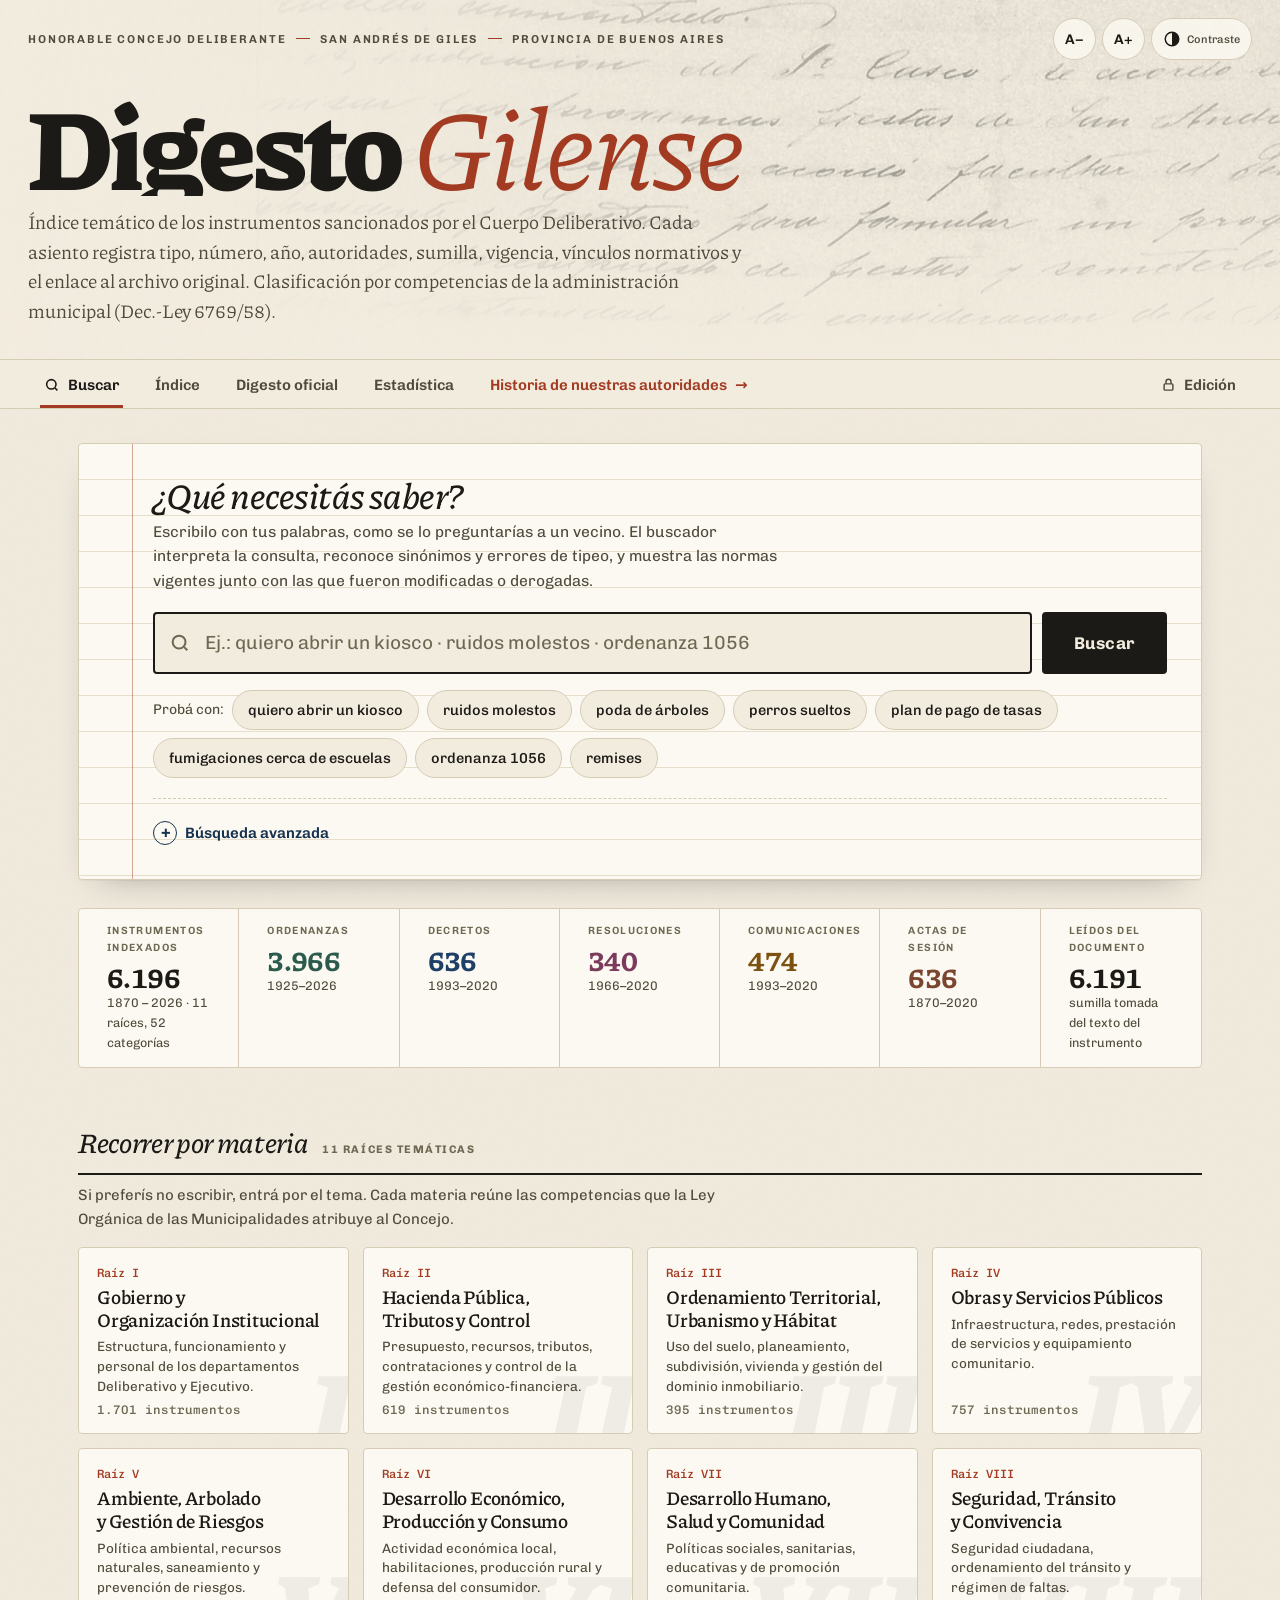
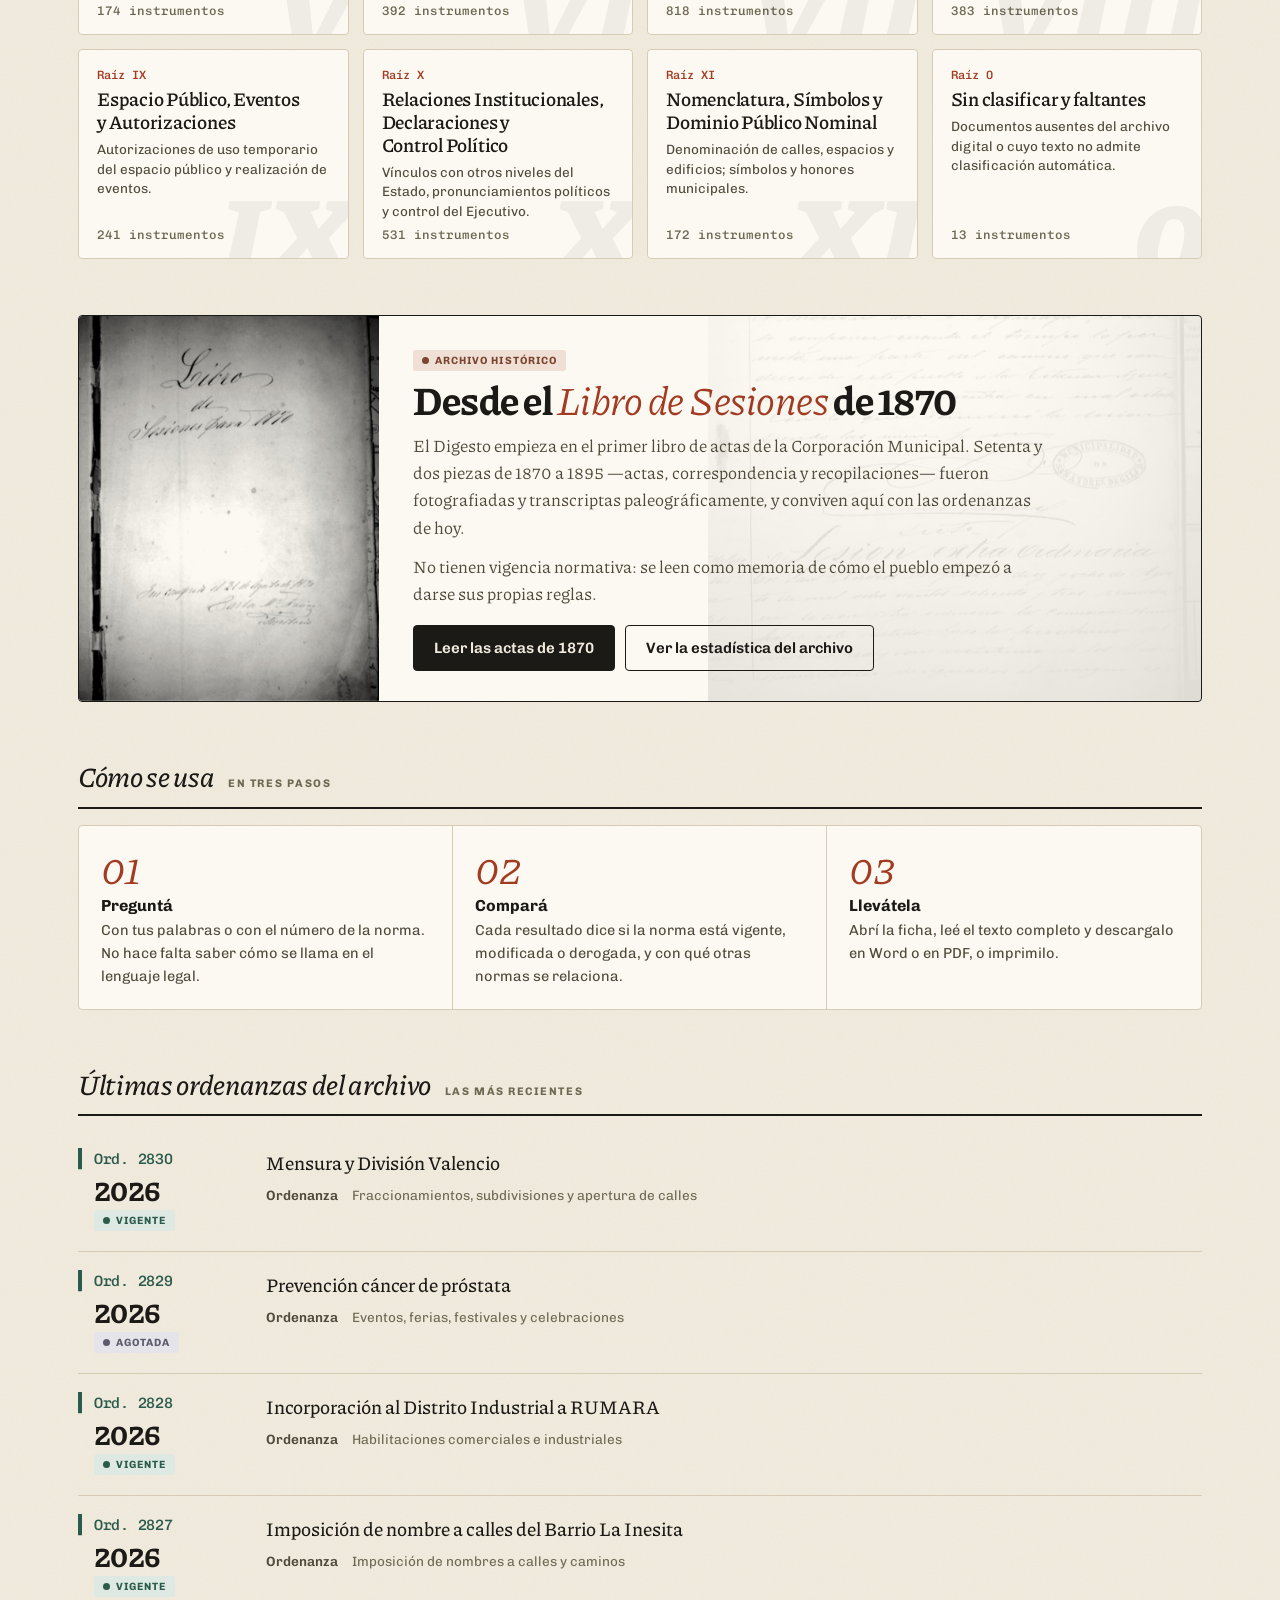
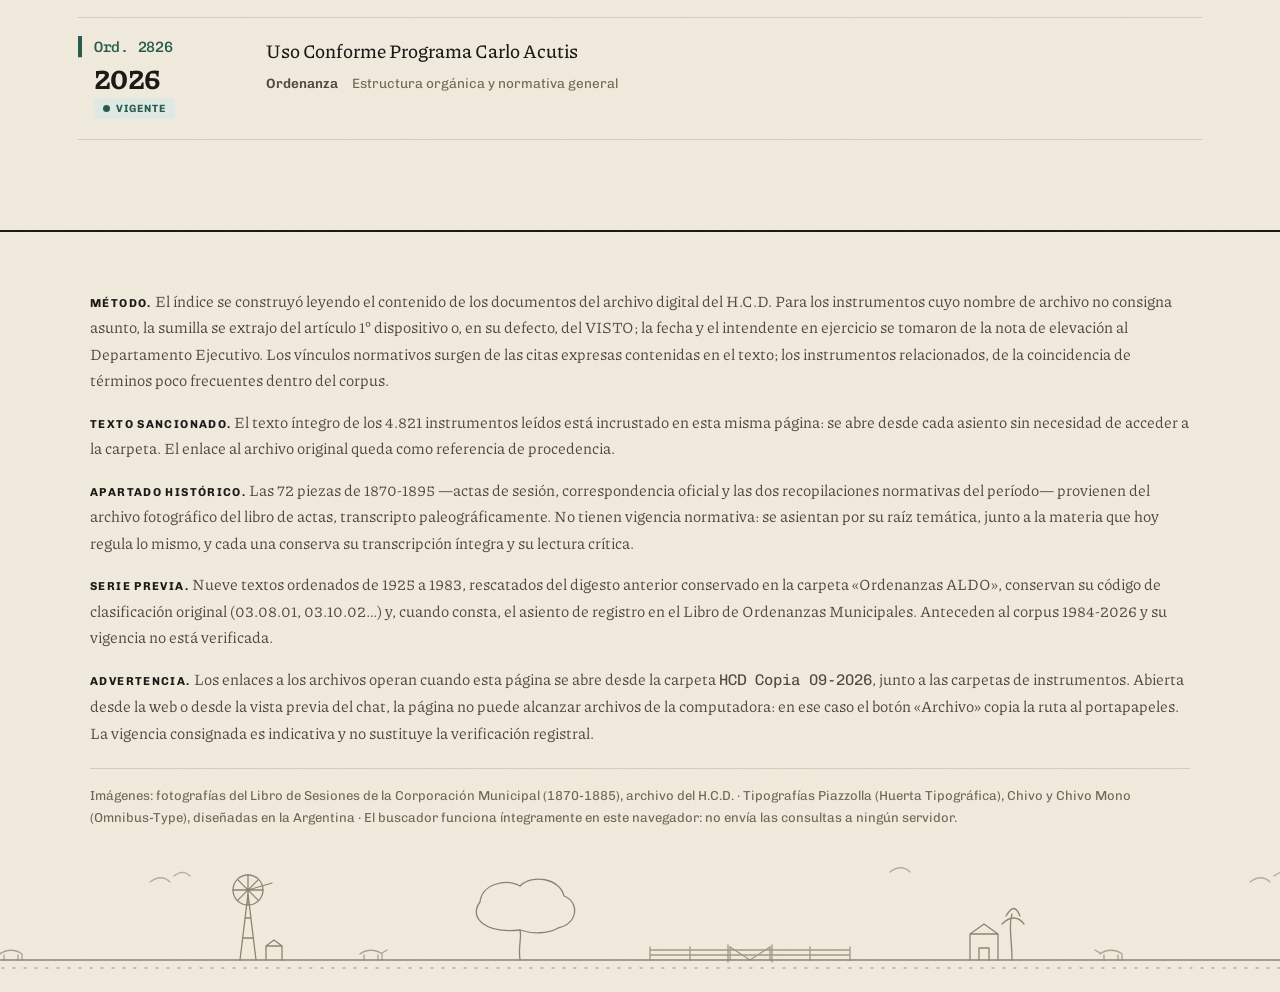
==== index.html @ ca464a51 "Agrega favicon propio (SVG, ICO y apple-touch-icon) Co-Authored-By: Claude Sonnet 5.5 <noreply@anthr" ====
<!doctype html>
<html lang="es-AR">
<head>
<meta charset="utf-8">
<meta name="viewport" content="width=device-width, initial-scale=1">
<link rel="icon" href="favicon.ico" sizes="32x32">
<link rel="icon" href="favicon.svg" type="image/svg+xml">
<link rel="apple-touch-icon" href="apple-touch-icon.png">
<title>Digesto Gilense · Legislación municipal de San Andrés de Giles</title>
<meta name="description" content="Buscador ciudadano de ordenanzas, decretos, resoluciones y comunicaciones del Honorable Concejo Deliberante de San Andrés de Giles, con su vigencia y sus relaciones.">
<meta name="theme-color" content="#F2ECDF">
<script>try{var t=localStorage.getItem('digesto.tema');if(t)document.documentElement.setAttribute('data-theme',t);}catch(e){}</script>
<style>
:root{
  --ground:#F6F5F1; --surface:#FFFFFF; --surface-2:#FBFAF7;
  --ink:#191C22; --ink-2:#585F6B; --ink-3:#8A919C;
  --rule:#E0DDD4; --rule-2:#EFEDE6;
  --accent:#2C6E63; --accent-ink:#1F5249; --accent-soft:#E4EEEB;
  --ord:#2C6E63; --ord-soft:#E4EEEB;
  --dec:#43618F; --dec-soft:#E5EBF4;
  --res:#8A4A66; --res-soft:#F3E6EC;
  --com:#8A6520; --com-soft:#F5EBD8;
  --act:#7B4B3A; --act-soft:#F2E5DF;
  --warn:#8C3A1F; --shadow:0 1px 2px rgba(25,28,34,.05),0 8px 24px -16px rgba(25,28,34,.25);
}
@media (prefers-color-scheme:dark){:root:not([data-theme="light"]){
  --ground:#131519; --surface:#1B1E24; --surface-2:#20242B;
  --ink:#E9E7E1; --ink-2:#9EA5B0; --ink-3:#6E7681;
  --rule:#2B3038; --rule-2:#232830;
  --accent:#63B5A5; --accent-ink:#8FCFC1; --accent-soft:#1C2E2B;
  --ord:#63B5A5; --ord-soft:#1C2E2B;
  --dec:#7FA3DA; --dec-soft:#1B2432;
  --res:#CE8FAB; --res-soft:#2C1F26;
  --com:#CFA857; --com-soft:#2C2417;
  --act:#C99177; --act-soft:#2E211C;
  --warn:#D98567; --shadow:0 1px 2px rgba(0,0,0,.3),0 8px 24px -16px rgba(0,0,0,.7);
}}
:root[data-theme="dark"]{
  --ground:#131519; --surface:#1B1E24; --surface-2:#20242B;
  --ink:#E9E7E1; --ink-2:#9EA5B0; --ink-3:#6E7681;
  --rule:#2B3038; --rule-2:#232830;
  --accent:#63B5A5; --accent-ink:#8FCFC1; --accent-soft:#1C2E2B;
  --ord:#63B5A5; --ord-soft:#1C2E2B;
  --dec:#7FA3DA; --dec-soft:#1B2432;
  --res:#CE8FAB; --res-soft:#2C1F26;
  --com:#CFA857; --com-soft:#2C2417;
  --act:#C99177; --act-soft:#2E211C;
  --warn:#D98567; --shadow:0 1px 2px rgba(0,0,0,.3),0 8px 24px -16px rgba(0,0,0,.7);
}
*{box-sizing:border-box}
body{background:var(--ground);color:var(--ink);
  font-family:"Chivo",-apple-system,"Segoe UI",system-ui,sans-serif;
  font-size:15px;line-height:1.55;-webkit-font-smoothing:antialiased}
h1,h2,h3{font-family:"Piazzolla",Georgia,"Times New Roman",serif;font-weight:600;
  text-wrap:balance;margin:0;letter-spacing:-.01em}
a{color:var(--accent-ink)}
:focus-visible{outline:2px solid var(--accent);outline-offset:2px;border-radius:2px}
@media(prefers-reduced-motion:reduce){*{animation:none!important;transition:none!important}}

/* ---------- masthead ---------- */
.mast{border-bottom:1px solid var(--rule);background:var(--surface)}
.mast-in{max-width:1500px;margin:0 auto;padding:26px 28px 0}
.eyebrow{font-size:11px;letter-spacing:.14em;text-transform:uppercase;color:var(--ink-2);
  font-weight:600;display:flex;gap:10px;align-items:center;flex-wrap:wrap}
.eyebrow .sep{width:3px;height:3px;border-radius:50%;background:var(--ink-3);display:inline-block}
h1{font-size:clamp(30px,4.4vw,44px);line-height:1.05;margin:10px 0 6px}
h1 em{font-style:italic;font-weight:400;color:var(--accent-ink)}
.dek{color:var(--ink-2);max-width:68ch;font-size:15px}
.mast-strip{display:flex;gap:0;flex-wrap:wrap;margin:22px -28px 0;border-top:1px solid var(--rule-2)}
.tile{flex:1 1 150px;padding:13px 28px;border-right:1px solid var(--rule-2);min-width:0}
.tile:last-child{border-right:0}
.tile .k{font-size:10.5px;letter-spacing:.11em;text-transform:uppercase;color:var(--ink-3);font-weight:600}
.tile .v{font-size:24px;font-weight:700;font-variant-numeric:tabular-nums;line-height:1.15;margin-top:2px}
.tile .s{font-size:12px;color:var(--ink-2)}
.tile.ord .v{color:var(--ord)} .tile.dec .v{color:var(--dec)}
.tile.res .v{color:var(--res)} .tile.com .v{color:var(--com)}
.tile.act .v{color:var(--act)}

/* ---------- shell ---------- */
.shell{max-width:1500px;margin:0 auto;padding:0 28px 80px;display:grid;
  grid-template-columns:268px minmax(0,1fr);gap:0 34px;align-items:start}
@media(max-width:960px){.shell{grid-template-columns:1fr;padding:0 18px 60px}}

/* ---------- rail ---------- */
.rail{position:sticky;top:0;max-height:100vh;overflow-y:auto;padding:22px 0 40px}
@media(max-width:960px){.rail{position:static;max-height:none;padding-bottom:8px}}
.rail h2{font-size:11px;letter-spacing:.13em;text-transform:uppercase;color:var(--ink-3);
  font-family:"Chivo",sans-serif;font-weight:700;margin-bottom:9px}
.rz{display:grid;grid-template-columns:26px 1fr auto;gap:0 8px;align-items:baseline;width:100%;
  text-align:left;background:none;border:0;padding:7px 9px 7px 4px;cursor:pointer;color:var(--ink);
  font:inherit;font-size:13.5px;border-radius:4px;line-height:1.3}
.rz:hover{background:var(--surface-2)}
.rz .num{font-family:"Chivo Mono",monospace;font-size:11px;color:var(--ink-3);letter-spacing:0}
.rz .ct{font-variant-numeric:tabular-nums;font-size:12px;color:var(--ink-3)}
.rz[aria-pressed="true"]{background:var(--accent-soft);color:var(--accent-ink);font-weight:600}
.rz[aria-pressed="true"] .num,.rz[aria-pressed="true"] .ct{color:var(--accent-ink)}
.rail-note{font-size:12px;color:var(--ink-3);line-height:1.5;margin-top:18px;
  padding-top:14px;border-top:1px solid var(--rule-2)}

/* ---------- toolbar ---------- */
.bar{position:sticky;top:0;z-index:20;background:var(--ground);padding:18px 0 12px;
  border-bottom:1px solid var(--rule);margin-bottom:2px}
.bar-row{display:flex;gap:9px;flex-wrap:wrap;align-items:center}
.search{flex:1 1 260px;min-width:200px;position:relative}
.search input{width:100%;padding:9px 12px 9px 32px;border:1px solid var(--rule);border-radius:5px;
  background:var(--surface);color:var(--ink);font:inherit;font-size:14px}
.search svg{position:absolute;left:10px;top:50%;transform:translateY(-50%);color:var(--ink-3)}
select{padding:9px 10px;border:1px solid var(--rule);border-radius:5px;background:var(--surface);
  color:var(--ink);font:inherit;font-size:13px;max-width:190px}
.toggles{display:flex;gap:5px;flex-wrap:wrap}
.tg{padding:7px 11px;border:1px solid var(--rule);border-radius:99px;background:var(--surface);
  color:var(--ink-2);font:inherit;font-size:12.5px;font-weight:600;cursor:pointer;
  display:inline-flex;align-items:center;gap:6px}
.tg .dot{width:7px;height:7px;border-radius:50%;background:currentColor;opacity:.85}
.tg.ord{color:var(--ord)} .tg.dec{color:var(--dec)} .tg.res{color:var(--res)} .tg.com{color:var(--com)}
.tg.act{color:var(--act)}
.tg[aria-pressed="false"]{opacity:.42}
.tg[aria-pressed="true"].ord{background:var(--ord-soft);border-color:transparent}
.tg[aria-pressed="true"].dec{background:var(--dec-soft);border-color:transparent}
.tg[aria-pressed="true"].res{background:var(--res-soft);border-color:transparent}
.tg[aria-pressed="true"].com{background:var(--com-soft);border-color:transparent}
.tg[aria-pressed="true"].act{background:var(--act-soft);border-color:transparent}
.ghost{padding:7px 11px;border:1px solid var(--rule);border-radius:5px;background:var(--surface);
  color:var(--ink-2);font:inherit;font-size:12.5px;cursor:pointer}
.ghost:hover{color:var(--ink)}
.count{font-size:12.5px;color:var(--ink-2);margin-top:9px;font-variant-numeric:tabular-nums}
.count b{color:var(--ink);font-weight:700}

/* ---------- results ---------- */
.grp{margin-top:26px}
.grp-h{display:flex;align-items:baseline;gap:10px;padding-bottom:7px;border-bottom:2px solid var(--ink);
  margin-bottom:2px}
.grp-h h3{font-size:17px;letter-spacing:-.005em}
.grp-h .rzlab{font-size:10.5px;letter-spacing:.1em;text-transform:uppercase;color:var(--ink-3);
  font-family:"Chivo",sans-serif;font-weight:700}
.grp-h .n{margin-left:auto;font-size:12px;color:var(--ink-3);font-variant-numeric:tabular-nums}

.row{display:grid;grid-template-columns:3px 106px minmax(0,1fr) 96px;gap:0 14px;align-items:baseline;
  padding:9px 10px 9px 0;border-bottom:1px solid var(--rule-2);cursor:pointer;background:none;
  border-left:0;border-right:0;border-top:0;width:100%;text-align:left;color:inherit;font:inherit}
.row:hover{background:var(--surface-2)}
.row .rail3{align-self:stretch;border-radius:2px}
.row.ord .rail3{background:var(--ord)} .row.dec .rail3{background:var(--dec)}
.row.res .rail3{background:var(--res)} .row.com .rail3{background:var(--com)}
.row.act .rail3{background:var(--act)}
.code{font-family:"Chivo Mono",monospace;font-size:12.5px;font-weight:500;letter-spacing:-.02em;
  white-space:nowrap;padding-left:11px}
.row.ord .code{color:var(--ord)} .row.dec .code{color:var(--dec)}
.row.res .code{color:var(--res)} .row.com .code{color:var(--com)}
.row.act .code{color:var(--act)}
.sum{font-size:14px;line-height:1.45;overflow:hidden;display:-webkit-box;-webkit-line-clamp:2;
  -webkit-box-orient:vertical}
.meta{font-size:11.5px;color:var(--ink-3);text-align:right;font-variant-numeric:tabular-nums;
  white-space:nowrap}
.row mark{background:var(--accent-soft);color:var(--accent-ink);padding:0 1px;border-radius:2px}

/* ---------- detail ---------- */
.det{background:var(--surface);border:1px solid var(--rule);border-radius:6px;
  padding:18px 20px;margin:2px 0 12px;box-shadow:var(--shadow)}
.det h4{font-family:"Chivo",sans-serif;font-size:10.5px;letter-spacing:.12em;text-transform:uppercase;
  color:var(--ink-3);font-weight:700;margin:0 0 6px}
.det .block+.block{margin-top:16px;padding-top:16px;border-top:1px solid var(--rule-2)}
.det p{margin:0;font-size:14px;line-height:1.6;max-width:78ch}
.det .visto{font-family:"Piazzolla",Georgia,serif;font-size:14.5px;font-style:italic;color:var(--ink-2)}
.facts{display:grid;grid-template-columns:repeat(auto-fit,minmax(155px,1fr));gap:12px 20px}
.fact .k{font-size:10.5px;letter-spacing:.1em;text-transform:uppercase;color:var(--ink-3);font-weight:700}
.fact .v{font-size:13.5px;margin-top:1px}
.chips{display:flex;flex-wrap:wrap;gap:6px}
.chip{font-family:"Chivo Mono",monospace;font-size:11.5px;padding:3px 8px;border-radius:4px;
  background:var(--surface-2);border:1px solid var(--rule);color:var(--ink-2);
  cursor:pointer;font-weight:500}
.chip:hover{border-color:var(--accent);color:var(--accent-ink)}
.chip.miss{opacity:.55;cursor:default;text-decoration:line-through}
.chip.miss:hover{border-color:var(--rule);color:var(--ink-2)}
.chip .act{font-family:"Chivo",sans-serif;color:var(--ink-3);margin-right:5px;font-weight:600}
.rel{display:grid;gap:5px}
.rel button{display:grid;grid-template-columns:96px 1fr;gap:10px;background:none;border:0;padding:4px 0;
  text-align:left;font:inherit;font-size:13px;color:var(--ink-2);cursor:pointer;border-radius:3px;
  align-items:baseline}
.rel button:hover{color:var(--ink);background:var(--surface-2)}
.rel .c{font-family:"Chivo Mono",monospace;font-size:11.5px;color:var(--ink-3)}
.file{display:inline-flex;align-items:center;gap:7px;font-family:"Chivo Mono",monospace;
  font-size:12px;padding:7px 11px;border:1px solid var(--rule);border-radius:5px;
  text-decoration:none;color:var(--accent-ink);background:var(--surface-2);word-break:break-all}
.file:hover{border-color:var(--accent)}
.file[data-copy]{cursor:pointer;border-style:dashed}
.file.done{border-color:var(--accent);color:var(--accent-ink);background:var(--accent-soft)}
.filenote{font-size:11.5px;color:var(--ink-3);margin-top:7px;line-height:1.5;max-width:70ch}
.txtbtn{padding:8px 13px;border:1px solid var(--accent);border-radius:5px;background:var(--accent-soft);
  color:var(--accent-ink);font:inherit;font-size:13px;font-weight:600;cursor:pointer}
.txtbtn:hover{background:var(--surface)}
.txtbtn[disabled]{opacity:.6;cursor:progress}
.doctxt{margin-top:12px;padding:18px 20px;border:1px solid var(--rule);border-radius:6px;
  background:var(--surface-2);max-height:62vh;overflow:auto;
  font-family:"Piazzolla",Georgia,serif;font-size:14.5px;line-height:1.65;
  white-space:pre-wrap;word-break:break-word;color:var(--ink)}
.histhdr{font-family:"Piazzolla",Georgia,serif;font-size:16px;font-style:italic;
  color:var(--act);margin:0 0 4px}
.histbadge{display:inline-block;font-size:10.5px;letter-spacing:.09em;text-transform:uppercase;
  font-weight:700;padding:2px 8px;border-radius:99px;background:var(--act-soft);color:var(--act)}
.doctxt.miss{font-family:"Chivo",sans-serif;font-size:13px;color:var(--ink-3);white-space:normal}
.txtbar{display:flex;gap:8px;align-items:center;flex-wrap:wrap}
.filenote code{font-family:"Chivo Mono",monospace;font-size:11px}
.rootbar{display:flex;gap:8px;align-items:center;flex-wrap:wrap;margin-top:10px;
  padding:9px 11px;border:1px solid var(--rule);border-radius:5px;background:var(--surface-2);
  font-size:12.5px;color:var(--ink-2)}
.rootbar input{flex:1 1 320px;min-width:200px;padding:6px 9px;border:1px solid var(--rule);
  border-radius:4px;background:var(--surface);color:var(--ink);font:inherit;
  font-family:"Chivo Mono",monospace;font-size:11.5px}

.badge{display:inline-block;font-size:11px;font-weight:600;padding:2px 8px;border-radius:99px;
  background:var(--surface-2);border:1px solid var(--rule);color:var(--ink-2)}
.badge.on{background:var(--accent-soft);border-color:transparent;color:var(--accent-ink)}
.badge.off{color:var(--warn)}
.more{display:block;width:100%;margin:20px 0;padding:11px;border:1px dashed var(--rule);
  border-radius:6px;background:none;color:var(--ink-2);font:inherit;font-size:13px;cursor:pointer}
.more:hover{border-color:var(--accent);color:var(--accent-ink)}
.empty{padding:50px 0;text-align:center;color:var(--ink-3);font-size:14px}
footer{max-width:1500px;margin:0 auto;padding:26px 28px 60px;border-top:1px solid var(--rule);
  color:var(--ink-3);font-size:12.5px;line-height:1.6}
footer b{color:var(--ink-2)}

/* ================= pestañas ================= */
.tabs{display:flex;gap:2px;margin:14px -28px 0;padding:0 28px;border-bottom:1px solid var(--rule)}
.tab{appearance:none;border:0;background:none;font:inherit;font-size:13.5px;font-weight:600;
  color:var(--ink-3);padding:10px 14px;cursor:pointer;border-bottom:2px solid transparent;margin-bottom:-1px}
.tab:hover{color:var(--ink)}
.tab[aria-selected="true"]{color:var(--accent-ink);border-bottom-color:var(--accent)}
@media(max-width:960px){.tabs{margin:14px -18px 0;padding:0 18px}}

/* ================= estadística ================= */
.viz{--s1:#2a78d6;--s2:#eb6834;--s3:#1baf7a;--s4:#eda100;--s5:#e87ba4;--s6:#4a3aa7;
  --seq1:#cde2fb;--seq2:#9ec5f4;--seq3:#5598e7;--seq4:#2a78d6;--seq5:#1c5cab;--seq6:#0d366b;
  --grid:var(--rule-2);--axis:var(--rule)}
@media(prefers-color-scheme:dark){:root:not([data-theme="light"]) .viz{
  --s1:#3987e5;--s2:#d95926;--s3:#199e70;--s4:#c98500;--s5:#d55181;--s6:#9085e9;
  --seq1:#104281;--seq2:#184f95;--seq3:#256abf;--seq4:#3987e5;--seq5:#6da7ec;--seq6:#9ec5f4}}
:root[data-theme="dark"] .viz{
  --s1:#3987e5;--s2:#d95926;--s3:#199e70;--s4:#c98500;--s5:#d55181;--s6:#9085e9;
  --seq1:#104281;--seq2:#184f95;--seq3:#256abf;--seq4:#3987e5;--seq5:#6da7ec;--seq6:#9ec5f4}

.viz{padding:22px 0 70px}
.vz-hero{display:grid;grid-template-columns:minmax(0,1fr) minmax(0,1.1fr);gap:26px 40px;
  align-items:end;padding-bottom:22px;border-bottom:1px solid var(--rule)}
@media(max-width:820px){.vz-hero{grid-template-columns:1fr}}
.vz-hero .big{font-size:clamp(46px,8vw,76px);line-height:.95;font-weight:700;letter-spacing:-.03em;
  color:var(--ink);font-variant-numeric:normal}
.vz-hero .cap{font-size:11px;letter-spacing:.13em;text-transform:uppercase;color:var(--ink-3);font-weight:700}
.vz-hero p{margin:8px 0 0;color:var(--ink-2);font-size:14.5px;line-height:1.6;max-width:62ch}
.kpis{display:grid;grid-template-columns:repeat(auto-fit,minmax(132px,1fr));gap:1px;
  background:var(--rule-2);border:1px solid var(--rule-2);margin:22px 0 30px}
.kpi{background:var(--ground);padding:12px 14px}
.kpi .k{font-size:10.5px;letter-spacing:.11em;text-transform:uppercase;color:var(--ink-3);font-weight:700}
.kpi .v{font-size:23px;font-weight:700;line-height:1.2;margin-top:2px}
.kpi .s{font-size:12px;color:var(--ink-2);line-height:1.4}

.vz-sec{margin:38px 0 16px;padding-bottom:7px;border-bottom:2px solid var(--ink);
  display:flex;align-items:baseline;gap:10px}
.vz-sec h2{font-size:18px;letter-spacing:-.005em}
.vz-sec span{font-size:10.5px;letter-spacing:.1em;text-transform:uppercase;color:var(--ink-3);
  font-family:"Chivo",sans-serif;font-weight:700}
.grid{display:grid;grid-template-columns:repeat(auto-fit,minmax(400px,1fr));gap:18px}
@media(max-width:700px){.grid{grid-template-columns:1fr}}
.card{background:var(--surface);border:1px solid var(--rule);border-radius:6px;padding:17px 19px 15px}
.card.wide{grid-column:1/-1}
.card h3{font-family:"Chivo",sans-serif;font-size:13.5px;font-weight:700;color:var(--ink);margin:0 0 3px}
.card .lede{font-size:13px;color:var(--ink-2);line-height:1.55;margin:0 0 13px;max-width:78ch}
.card .lede b{color:var(--ink);font-weight:600}
.card figure{margin:0}
.vz-foot{display:flex;justify-content:space-between;align-items:center;gap:12px;margin-top:9px}
.legend{display:flex;flex-wrap:wrap;gap:5px 13px;font-size:11.5px;color:var(--ink-2)}
.legend i{display:inline-block;width:9px;height:9px;border-radius:2px;margin-right:5px;vertical-align:-1px}
.legend i.ln{width:13px;height:2px;border-radius:1px;vertical-align:3px}
.tbtn{appearance:none;border:1px solid var(--rule);background:var(--surface-2);color:var(--ink-2);
  font:inherit;font-size:11.5px;padding:3px 9px;border-radius:4px;cursor:pointer;white-space:nowrap}
.tbtn:hover{color:var(--ink);border-color:var(--accent)}
.tv{margin-top:11px;max-height:270px;overflow:auto;border-top:1px solid var(--rule-2)}
.tv table{border-collapse:collapse;width:100%;font-size:12px;font-variant-numeric:tabular-nums}
.tv th,.tv td{padding:4px 8px;border-bottom:1px solid var(--rule-2);text-align:right}
.tv th:first-child,.tv td:first-child{text-align:left;font-variant-numeric:normal}
.tv th{position:sticky;top:0;background:var(--surface);color:var(--ink-3);font-weight:700;
  font-size:10.5px;letter-spacing:.08em;text-transform:uppercase}
svg.ch{display:block;width:100%;height:auto;overflow:visible}
svg.ch text{font-family:"Chivo",sans-serif;font-size:10.5px;fill:var(--ink-3)}
svg.ch text.val{fill:var(--ink-2);font-size:10px;font-variant-numeric:tabular-nums}
svg.ch .gl{stroke:var(--grid);stroke-width:1}
svg.ch .ax{stroke:var(--axis);stroke-width:1}
svg.ch .hit{fill:transparent;cursor:default}
svg.ch .mk{transition:opacity .12s}
.tip{position:fixed;z-index:60;pointer-events:none;background:var(--surface);border:1px solid var(--rule);
  border-radius:5px;padding:7px 10px;box-shadow:var(--shadow);font-size:12px;color:var(--ink-2);
  max-width:260px;opacity:0;transform:translateY(-2px);transition:opacity .1s}
.tip.on{opacity:1}
.tip b{display:block;color:var(--ink);font-size:14px;font-weight:700;font-variant-numeric:tabular-nums}
.tip i{display:inline-block;width:11px;height:2px;border-radius:1px;margin-right:5px;vertical-align:3px}
.note{font-size:11.5px;color:var(--ink-3);line-height:1.5;margin-top:9px}







/* ===== pestaña Digesto oficial ===== */
:root{ --miss:#8C3A1F; --miss-soft:#F6E7E1; }
@media (prefers-color-scheme:dark){:root:not([data-theme="light"]){ --miss:#D98567; --miss-soft:#33211B; }}
:root[data-theme="dark"]{ --miss:#D98567; --miss-soft:#33211B; }
#pane-dig{max-width:1180px;margin:0 auto;padding:26px 24px 90px}
.dg-intro{border-left:3px solid var(--rule);padding:2px 0 2px 16px;margin:0 0 24px}
.dg-intro h2{font-family:"Piazzolla",Georgia,serif;font-size:21px;font-weight:600;line-height:1.25;margin:0 0 8px}
.dg-intro p{font-family:"Piazzolla",Georgia,serif;font-size:14.5px;line-height:1.62;color:var(--ink-2);margin:0 0 8px;max-width:76ch}
.dg-kpis{display:grid;grid-template-columns:repeat(auto-fit,minmax(150px,1fr));gap:10px;margin:0 0 22px}
.dg-kpi{border:1px solid var(--rule);border-radius:9px;padding:12px 13px;background:var(--surface)}
.dg-kpi b{display:block;font-family:"Piazzolla",Georgia,serif;font-size:25px;font-weight:600;line-height:1.05;font-variant-numeric:tabular-nums}
.dg-kpi span{display:block;font-size:10.5px;font-weight:500;line-height:1.35;letter-spacing:.05em;text-transform:uppercase;color:var(--ink-3);margin-top:5px}
.dg-bar{display:flex;flex-wrap:wrap;gap:8px;align-items:center;position:sticky;top:0;z-index:6;
  background:var(--ground);padding:11px 0;border-bottom:1px solid var(--rule);margin-bottom:4px}
.dg-bar input[type=search],.dg-bar select{font-size:13px;font-weight:500;padding:8px 11px;border:1px solid var(--rule);
  border-radius:7px;background:var(--surface);color:var(--ink);font-family:inherit}
.dg-bar input[type=search]{flex:1 1 240px;min-width:180px}
.dg-load{background:var(--ink);color:var(--ground);border:none;border-radius:7px;padding:9px 14px;
  font-size:12.5px;font-weight:600;font-family:inherit;cursor:pointer}
.dg-load:hover{opacity:.85}
.dg-mat{border:1px solid var(--rule);border-radius:10px;margin:11px 0;background:var(--surface);overflow:hidden}
.dg-mh{display:flex;gap:13px;align-items:center;width:100%;text-align:left;background:none;border:none;
  padding:13px 15px;cursor:pointer;font-family:inherit;color:inherit}
.dg-mh:hover{background:var(--surface-2)}
.dg-mn{font-family:"Chivo Mono",monospace;font-size:11px;font-weight:500;color:var(--ink-3);min-width:40px}
.dg-mt{font-family:"Piazzolla",Georgia,serif;font-size:16.5px;font-weight:600;line-height:1.25;flex:1}
.dg-meter{width:110px;height:6px;border-radius:3px;background:var(--rule);overflow:hidden;flex:none}
.dg-meter i{display:block;height:100%;background:var(--accent)}
.dg-mp{font-family:"Chivo Mono",monospace;font-size:11.5px;color:var(--ink-3);min-width:112px;text-align:right}
.dg-body{padding:0 15px 12px;border-top:1px solid var(--rule)}
.dg-tema{margin:13px 0 0}
.dg-th{font-size:11.5px;font-weight:600;letter-spacing:.05em;text-transform:uppercase;color:var(--ink-3);
  padding:7px 0 6px;border-bottom:1px solid var(--rule-2)}
.dg-th b{color:var(--ink-2);font-family:"Chivo Mono",monospace;font-weight:500;text-transform:none;letter-spacing:0;margin-right:8px}
.dg-as{display:grid;grid-template-columns:74px 1fr auto;gap:12px;align-items:start;
  padding:9px 0;border-bottom:1px dotted var(--rule-2)}
.dg-as:last-child{border-bottom:none}
.dg-sc{font-family:"Chivo Mono",monospace;font-size:11.5px;line-height:1.75;color:var(--ink-3)}
.dg-st{font-family:"Piazzolla",Georgia,serif;font-size:14.5px;line-height:1.55}
.dg-st em{color:var(--ink-3)}
.dg-nn{display:flex;flex-wrap:wrap;gap:5px;justify-content:flex-end;max-width:340px}
.dn{font-family:"Chivo Mono",monospace;font-size:11px;font-weight:500;padding:3px 9px;border-radius:20px;
  border:1px solid transparent;cursor:pointer;white-space:nowrap;background:none;color:var(--ink-2)}
.dn.ok{background:var(--ord-soft);color:var(--ord);border-color:var(--ord-soft)}
.dn.inc{background:var(--res-soft);color:var(--res);border-color:var(--res)}
.dn.de{background:var(--com-soft);color:var(--com);border-color:var(--com-soft)}
.dn.ant,.dn.no,.dn.div{background:var(--miss-soft);color:var(--miss);border-color:var(--miss-soft)}
.dn.sn,.dn.ot{background:transparent;color:var(--ink-3);border-color:var(--rule)}
.dn:hover{filter:brightness(.95)}
.dg-leg{display:flex;flex-wrap:wrap;gap:15px;margin:18px 0 2px;font-size:11.5px;font-weight:500;color:var(--ink-3)}
.dg-leg span{display:inline-flex;gap:6px;align-items:center}
.dg-leg i{width:9px;height:9px;border-radius:50%;display:inline-block}
.dg-empty{padding:40px 6px;text-align:center;font-family:"Piazzolla",Georgia,serif;font-size:14.5px;color:var(--ink-3)}
.dg-ov{position:fixed;inset:0;background:rgba(10,12,16,.55);z-index:60;display:flex;
  align-items:flex-start;justify-content:center;padding:34px 18px;overflow:auto}
.dg-pan{background:var(--surface);border:1px solid var(--rule);border-radius:13px;max-width:740px;width:100%;box-shadow:var(--shadow)}
.dg-ph{display:flex;align-items:center;gap:12px;padding:15px 20px;border-bottom:1px solid var(--rule)}
.dg-ph h3{font-family:"Piazzolla",Georgia,serif;font-size:17.5px;font-weight:600;margin:0;flex:1}
.dg-x{background:none;border:none;font-size:22px;line-height:1;color:var(--ink-3);cursor:pointer;padding:2px 6px}
.dg-pb{padding:18px 20px 22px}
.dg-pb p.hint{font-family:"Piazzolla",Georgia,serif;font-size:13.5px;line-height:1.62;color:var(--ink-2);margin:0 0 14px}
.dg-drop{border:1.6px dashed var(--rule);border-radius:10px;padding:26px 18px;text-align:center;cursor:pointer;background:var(--surface-2)}
.dg-drop:hover,.dg-drop.on{border-color:var(--accent);background:var(--accent-soft)}
.dg-drop b{display:block;font-size:14.5px;font-weight:600;margin-bottom:5px}
.dg-drop span{font-size:12.5px;color:var(--ink-3)}
.dg-q{margin-top:15px;border:1px solid var(--rule);border-radius:9px;padding:13px 14px;background:var(--surface-2)}
.dg-q h4{font-size:13px;font-weight:600;margin:0 0 10px}
.dg-f{display:grid;grid-template-columns:150px 1fr 92px;gap:8px;margin-bottom:8px}
.dg-q input,.dg-q select{width:100%;font-size:13px;font-weight:500;padding:7px 9px;border:1px solid var(--rule);
  border-radius:6px;background:var(--surface);color:var(--ink);font-family:inherit}
.dg-prev{font-family:"Chivo Mono",monospace;font-size:11.5px;line-height:1.6;color:var(--ink-2);background:var(--surface);
  border:1px solid var(--rule);border-radius:6px;padding:9px 11px;max-height:130px;overflow:auto;white-space:pre-wrap;margin:9px 0 0}
.dg-act{display:flex;gap:8px;justify-content:flex-end;margin-top:12px}
.dg-ok{background:var(--accent);color:#fff;border:none;border-radius:7px;padding:8px 15px;font-size:12.5px;font-weight:600;font-family:inherit;cursor:pointer}
.dg-list{margin-top:20px;border-top:1px solid var(--rule);padding-top:14px}
.dg-list h4{font-size:11.5px;font-weight:600;letter-spacing:.05em;text-transform:uppercase;color:var(--ink-3);margin:0 0 9px}
.dg-item{display:flex;gap:10px;align-items:center;padding:7px 0;border-bottom:1px dotted var(--rule-2);
  font-family:"Piazzolla",Georgia,serif;font-size:13.5px}
.dg-item .c{font-family:"Chivo Mono",monospace;font-size:11px;font-weight:500;color:var(--res);
  background:var(--res-soft);padding:2px 8px;border-radius:14px}
.dg-item .n{flex:1;color:var(--ink-2)}
.dg-item button{background:none;border:none;color:var(--miss);font-size:11.5px;font-weight:500;font-family:inherit;cursor:pointer}
.dg-msg{font-size:12.5px;font-weight:500;color:var(--ink-3);margin-top:11px}
.dg-msg.err{color:var(--miss)} .dg-msg.good{color:var(--ord)}
.dg-txt{white-space:pre-wrap;font-family:"Chivo Mono",monospace;font-size:12.5px;line-height:1.7;
  color:var(--ink-2);background:var(--surface-2);border:1px solid var(--rule);border-radius:8px;
  padding:14px 16px;max-height:60vh;overflow:auto;margin-top:12px}


@font-face{font-family:"Piazzolla";font-style:normal;font-weight:100 900;font-display:swap;src:url([data-uri]) format("woff2")}
@font-face{font-family:"Piazzolla";font-style:italic;font-weight:100 900;font-display:swap;src:url([data-uri]) format("woff2")}
@font-face{font-family:"Chivo";font-style:normal;font-weight:100 900;font-display:swap;src:url([data-uri]) format("woff2")}
@font-face{font-family:"Chivo Mono";font-style:normal;font-weight:400;font-display:swap;src:url([data-uri]) format("woff2")}
@font-face{font-family:"Chivo Mono";font-style:normal;font-weight:500;font-display:swap;src:url([data-uri]) format("woff2")}
:root{--img-hero:url([data-uri]);--img-tapa:url([data-uri]);--img-sello:url([data-uri]);
--img-grano:url("data:image/svg+xml,%3Csvg xmlns='http://www.w3.org/2000/svg' width='220' height='220'%3E%3Cfilter id='n'%3E%3CfeTurbulence type='fractalNoise' baseFrequency='.9' numOctaves='2' stitchTiles='stitch'/%3E%3CfeColorMatrix values='0 0 0 0 .45 0 0 0 0 .42 0 0 0 0 .35 0 0 0 .09 0'/%3E%3C/filter%3E%3Crect width='220' height='220' filter='url(%23n)'/%3E%3C/svg%3E");--img-pampa:url("data:image/svg+xml,%3Csvg xmlns='http://www.w3.org/2000/svg' width='1100' height='150' viewBox='0 0 1100 150' fill='none' stroke='%238a8370' stroke-width='1.3' stroke-linecap='round' stroke-linejoin='round'%3E%3Cpath d='M0 118h1100'/%3E%3Cpath d='M0 126h1100' stroke-dasharray='2 9' opacity='.6'/%3E%3Cg%3E%3Cpath d='M150 118 158 52M166 118 158 52M153 96h10M155 76h6'/%3E%3Ccircle cx='158' cy='48' r='15'/%3E%3Cpath d='M158 33v30M143 48h30M147.4 37.4l21.2 21.2M168.6 37.4l-21.2 21.2M158 48l24-7'/%3E%3Cpath d='M176 118v-14h16v14M176 104l8-6 8 6'/%3E%3C/g%3E%3Cg%3E%3Cpath d='M430 118c-2-14 2-22 0-30'/%3E%3Cpath d='M430 88c-34 4-52-12-40-28 2-18 26-24 40-16 12-12 40-8 44 10 16 6 14 28-6 32-10 6-26 6-38 2z'/%3E%3C/g%3E%3Cg opacity='.8'%3E%3Cpath d='M560 118v-13M600 118v-13M640 118v-13M680 118v-13M720 118v-13M760 118v-13M560 108h200M560 113h200'/%3E%3Cpath d='M640 105l20 13M680 105l-20 13M638 103v17M682 103v17' /%3E%3C/g%3E%3Cg%3E%3Cpath d='M880 118V92l14-10 14 10v26M880 92h28M889 118v-12h10v12'/%3E%3Cpath d='M922 118c0-22-4-34 0-46M916 74c6-10 10-10 14 0M912 82c8-8 16-8 22 0'/%3E%3C/g%3E%3Cg opacity='.7'%3E%3Cpath d='M270 112c6-5 16-5 22 0v6M274 118v-5M288 118v-5M292 111l5-3'/%3E%3Cpath d='M1010 112c6-5 16-5 22 0v6M1014 118v-5M1028 118v-5M1010 111l-5-3'/%3E%3C/g%3E%3Cpath d='M60 40c8-6 14-6 20 0M84 34c6-5 11-5 16 0M800 30c8-6 14-6 20 0' opacity='.6'/%3E%3C/svg%3E");--img-catastro:url("data:image/svg+xml,%3Csvg xmlns='http://www.w3.org/2000/svg' width='540' height='350' viewBox='0 0 540 350' fill='none' stroke='%238a8370' stroke-width='1'%3E%3Crect x='20' y='20' width='50' height='50' rx='2'/%3E%3Crect x='82' y='20' width='50' height='50' rx='2'/%3E%3Crect x='144' y='20' width='50' height='50' rx='2'/%3E%3Crect x='206' y='20' width='50' height='50' rx='2'/%3E%3Crect x='268' y='20' width='50' height='50' rx='2'/%3E%3Crect x='330' y='20' width='50' height='50' rx='2'/%3E%3Crect x='392' y='20' width='50' height='50' rx='2'/%3E%3Crect x='454' y='20' width='50' height='50' rx='2'/%3E%3Crect x='20' y='82' width='50' height='50' rx='2'/%3E%3Crect x='82' y='82' width='50' height='50' rx='2'/%3E%3Crect x='144' y='82' width='50' height='50' rx='2'/%3E%3Crect x='206' y='82' width='50' height='50' rx='2'/%3E%3Crect x='268' y='82' width='50' height='50' rx='2'/%3E%3Crect x='330' y='82' width='50' height='50' rx='2'/%3E%3Crect x='392' y='82' width='50' height='50' rx='2'/%3E%3Crect x='454' y='82' width='50' height='50' rx='2'/%3E%3Crect x='20' y='144' width='50' height='50' rx='2'/%3E%3Crect x='82' y='144' width='50' height='50' rx='2'/%3E%3Crect x='144' y='144' width='50' height='50' rx='2'/%3E%3Crect x='206' y='144' width='50' height='50' rx='2'/%3E%3Crect x='330' y='144' width='50' height='50' rx='2'/%3E%3Crect x='392' y='144' width='50' height='50' rx='2'/%3E%3Crect x='454' y='144' width='50' height='50' rx='2'/%3E%3Crect x='20' y='206' width='50' height='50' rx='2'/%3E%3Crect x='82' y='206' width='50' height='50' rx='2'/%3E%3Crect x='144' y='206' width='50' height='50' rx='2'/%3E%3Crect x='206' y='206' width='50' height='50' rx='2'/%3E%3Crect x='268' y='206' width='50' height='50' rx='2'/%3E%3Crect x='330' y='206' width='50' height='50' rx='2'/%3E%3Crect x='392' y='206' width='50' height='50' rx='2'/%3E%3Crect x='454' y='206' width='50' height='50' rx='2'/%3E%3Crect x='20' y='268' width='50' height='50' rx='2'/%3E%3Crect x='82' y='268' width='50' height='50' rx='2'/%3E%3Crect x='144' y='268' width='50' height='50' rx='2'/%3E%3Crect x='206' y='268' width='50' height='50' rx='2'/%3E%3Crect x='268' y='268' width='50' height='50' rx='2'/%3E%3Crect x='330' y='268' width='50' height='50' rx='2'/%3E%3Crect x='392' y='268' width='50' height='50' rx='2'/%3E%3Crect x='454' y='268' width='50' height='50' rx='2'/%3E%3Cpath d='M45 20v50M20 45h50' opacity='.5'/%3E%3Cpath d='M231 20v50M206 45h50' opacity='.5'/%3E%3Cpath d='M417 20v50M392 45h50' opacity='.5'/%3E%3Cpath d='M169 82v50M144 107h50' opacity='.5'/%3E%3Cpath d='M355 82v50M330 107h50' opacity='.5'/%3E%3Cpath d='M107 144v50M82 169h50' opacity='.5'/%3E%3Cpath d='M479 144v50M454 169h50' opacity='.5'/%3E%3Cpath d='M45 206v50M20 231h50' opacity='.5'/%3E%3Cpath d='M231 206v50M206 231h50' opacity='.5'/%3E%3Cpath d='M417 206v50M392 231h50' opacity='.5'/%3E%3Cpath d='M169 268v50M144 293h50' opacity='.5'/%3E%3Cpath d='M355 268v50M330 293h50' opacity='.5'/%3E%3Ccircle cx='293' cy='169' r='20'/%3E%3Cpath d='M273 169h40M293 149v40'/%3E%3Cpath d='M0 330C120 300 260 340 540 250' stroke-dasharray='6 5'/%3E%3Cpath d='M0 338C120 308 260 348 540 258' opacity='.5'/%3E%3C/svg%3E")}
/* =====================================================================
   Digesto Gilense · capa de diseño 2026
   Papel de libro de actas, tinta, sello azul y lacre.
   Tipografías argentinas: Piazzolla (Huerta Tipográfica), Chivo y Chivo Mono (Omnibus-Type).
   ===================================================================== */
:root{
  --ground:#F2ECDF; --surface:#FCF9F2; --surface-2:#F7F2E7;
  --ink:#1C1A16; --ink-2:#4F4A3B; --ink-3:#6E6853;
  --rule:#D6CCB6; --rule-2:#E6DECB;
  --accent:#1E3F66; --accent-ink:#17324F; --accent-soft:#DCE4EC;
  --seal:#A23B22; --seal-soft:#F3DDD3;
  --ord:#2B5B4C; --ord-soft:#DDE9E2;
  --dec:#1E3F66; --dec-soft:#DCE4EC;
  --res:#7A3B5C; --res-soft:#F0E0E8;
  --com:#7D5210; --com-soft:#F3E6CB;
  --act:#7A4630; --act-soft:#F0DFD5;
  --pry:#5B5B6B; --pry-soft:#E5E4EA;
  --ok:#2B5B4C; --ok-soft:#DDE9E2; --mod:#7D5210; --mod-soft:#F3E6CB;
  --der:#A23B22; --der-soft:#F3DDD3; --ago:#5B5B6B; --ago-soft:#E5E4EA;
  --warn:#A23B22; --miss:#A23B22; --miss-soft:#F3DDD3;
  --shadow:0 1px 0 rgba(28,26,22,.04),0 14px 34px -22px rgba(28,26,22,.45);
  --serif:"Piazzolla","Iowan Old Style","Palatino Linotype",Georgia,serif;
  --sans:"Chivo","Segoe UI",system-ui,sans-serif;
  --mono:"Chivo Mono","Cascadia Mono",Consolas,monospace;
  --hero-blend:multiply; --hero-filter:none; --hero-op:.5;
}
@media (prefers-color-scheme:dark){:root:not([data-theme="light"]){
  --ground:#15130F; --surface:#1E1B16; --surface-2:#25211A;
  --ink:#EFE8D8; --ink-2:#B9B19A; --ink-3:#8F8872;
  --rule:#3A342A; --rule-2:#2C2820;
  --accent:#8FB4DC; --accent-ink:#B7D0EA; --accent-soft:#1C2A3B;
  --seal:#E38466; --seal-soft:#3A211A;
  --ord:#7FC2A9; --ord-soft:#1B2C26; --dec:#8FB4DC; --dec-soft:#1C2A3B;
  --res:#D69AB6; --res-soft:#32202A; --com:#D9B062; --com-soft:#322814;
  --act:#D39A80; --act-soft:#33221B; --pry:#A9A9BC; --pry-soft:#26262E;
  --ok:#7FC2A9; --ok-soft:#1B2C26; --mod:#D9B062; --mod-soft:#322814;
  --der:#E38466; --der-soft:#3A211A; --ago:#A9A9BC; --ago-soft:#26262E;
  --warn:#E38466; --miss:#E38466; --miss-soft:#3A211A;
  --shadow:0 1px 0 rgba(0,0,0,.3),0 14px 34px -20px rgba(0,0,0,.8);
  --hero-blend:screen; --hero-filter:invert(1); --hero-op:.3;
}}
:root[data-theme="dark"]{
  --ground:#15130F; --surface:#1E1B16; --surface-2:#25211A;
  --ink:#EFE8D8; --ink-2:#B9B19A; --ink-3:#8F8872;
  --rule:#3A342A; --rule-2:#2C2820;
  --accent:#8FB4DC; --accent-ink:#B7D0EA; --accent-soft:#1C2A3B;
  --seal:#E38466; --seal-soft:#3A211A;
  --ord:#7FC2A9; --ord-soft:#1B2C26; --dec:#8FB4DC; --dec-soft:#1C2A3B;
  --res:#D69AB6; --res-soft:#32202A; --com:#D9B062; --com-soft:#322814;
  --act:#D39A80; --act-soft:#33221B; --pry:#A9A9BC; --pry-soft:#26262E;
  --ok:#7FC2A9; --ok-soft:#1B2C26; --mod:#D9B062; --mod-soft:#322814;
  --der:#E38466; --der-soft:#3A211A; --ago:#A9A9BC; --ago-soft:#26262E;
  --warn:#E38466; --miss:#E38466; --miss-soft:#3A211A;
  --shadow:0 1px 0 rgba(0,0,0,.3),0 14px 34px -20px rgba(0,0,0,.8);
  --hero-blend:screen; --hero-filter:invert(1); --hero-op:.3;
}
html{scroll-behavior:smooth;-webkit-text-size-adjust:100%}
body{margin:0;font-family:var(--sans);font-size:16px;line-height:1.6;background:var(--ground);
  background-image:var(--img-grano);overflow-x:hidden}
h1,h2,h3{font-family:var(--serif);font-weight:600;letter-spacing:-.012em}
button,input,select{font-family:inherit}
::selection{background:var(--accent);color:var(--ground)}
:focus-visible{outline:3px solid var(--seal);outline-offset:2px;border-radius:3px}
.skip{position:absolute;left:-999px;top:0;background:var(--ink);color:var(--ground);padding:10px 16px;z-index:200}
.skip:focus{left:8px;top:8px}
.sr{position:absolute;width:1px;height:1px;overflow:hidden;clip:rect(0 0 0 0);white-space:nowrap}

/* ---------------- cabecera ---------------- */
.mast{position:relative;border-bottom:0;background:var(--ground);overflow:hidden;isolation:isolate}
.mast::before{content:"";position:absolute;inset:-4% -2%;z-index:-2;background:var(--img-hero) 20% 30%/cover no-repeat;
  mix-blend-mode:var(--hero-blend);filter:var(--hero-filter);opacity:var(--hero-op);
  animation:deriva 46s ease-in-out infinite alternate;transform-origin:30% 40%}
.mast::after{content:"";position:absolute;inset:0;z-index:-1;
  background:linear-gradient(100deg,var(--ground) 0%,color-mix(in srgb,var(--ground) 86%,transparent) 34%,color-mix(in srgb,var(--ground) 30%,transparent) 70%,color-mix(in srgb,var(--ground) 55%,transparent) 100%),
             linear-gradient(180deg,transparent 55%,var(--ground) 100%)}
@keyframes deriva{from{transform:scale(1.02) translate3d(0,0,0)}to{transform:scale(1.1) translate3d(-1.5%,-2%,0)}}
.mast-in{max-width:1500px;margin:0 auto;padding:18px 28px 0;position:relative}
.topline{display:flex;align-items:center;gap:14px;justify-content:space-between;flex-wrap:wrap}
.eyebrow{font-size:11.5px;letter-spacing:.16em;color:var(--ink-2);font-weight:600}
.eyebrow .sep{width:14px;height:1px;border-radius:0;background:var(--seal)}
.tools{display:flex;gap:6px;align-items:center}
.tool{appearance:none;border:1px solid var(--rule);background:color-mix(in srgb,var(--surface) 80%,transparent);color:var(--ink);
  min-width:42px;height:42px;padding:0 11px;border-radius:99px;font:600 14px var(--sans);cursor:pointer;
  display:inline-flex;align-items:center;justify-content:center;gap:6px;backdrop-filter:blur(3px);transition:transform .15s,border-color .15s}
.tool:hover{border-color:var(--ink);transform:translateY(-1px)}
.tool small{font-size:11px;font-weight:500;color:var(--ink-2)}
.mast h1{font-family:var(--serif);font-size:clamp(46px,9vw,118px);line-height:.88;font-weight:800;
  letter-spacing:-.035em;margin:34px 0 12px;font-variation-settings:"opsz" 30;
  animation:tinta 1.1s cubic-bezier(.2,.7,.1,1) both}
.mast h1 em{font-style:italic;font-weight:400;color:var(--seal);letter-spacing:-.02em;padding-right:.06em}
@keyframes tinta{from{clip-path:inset(0 100% 0 0);opacity:.3}to{clip-path:inset(0 -5% 0 0);opacity:1}}
.dek{font-family:var(--serif);font-size:clamp(16px,1.5vw,19px);line-height:1.55;max-width:60ch;color:var(--ink-2);margin:0;
  animation:sube .8s .25s both}
.mast-strip{margin:30px -28px 0;border-top:1px solid var(--rule);background:color-mix(in srgb,var(--surface) 72%,transparent);
  backdrop-filter:blur(4px)}
.tile{border-right:1px solid var(--rule);padding:14px 28px}
.tile .k{font-size:10.5px;letter-spacing:.13em;color:var(--ink-3)}
.tile .v{font-family:var(--serif);font-size:30px;font-weight:700;letter-spacing:-.02em}
.tile .s{font-size:12.5px}
.tile.pry .v{color:var(--pry)}
body:not([data-tab="bus"]) .mast h1{font-size:clamp(34px,5vw,58px);margin-top:16px}
body:not([data-tab="bus"]) .dek{font-size:15px}
body:not([data-tab="bus"]) .mast-strip{margin-top:18px}

/* ---------------- pestañas ---------------- */
.tabs{position:sticky;top:0;z-index:40;margin:0;padding:0 28px;gap:4px;background:color-mix(in srgb,var(--ground) 92%,transparent);
  backdrop-filter:blur(8px);border-top:1px solid var(--rule);border-bottom:1px solid var(--rule);
  overflow-x:auto;scrollbar-width:none;max-width:none}
.tabs::-webkit-scrollbar{display:none}
.tabs-in{display:flex;gap:4px;max-width:1500px;margin:0 auto;width:100%}
.tab{position:relative;font:600 15px var(--sans);padding:15px 16px 14px;color:var(--ink-2);border-bottom:0;margin:0;white-space:nowrap;
  display:inline-flex;gap:8px;align-items:center;min-height:48px}
.tab::after{content:"";position:absolute;left:12px;right:12px;bottom:0;height:3px;background:var(--seal);
  transform:scaleX(0);transform-origin:left;transition:transform .35s cubic-bezier(.2,.8,.2,1)}
.tab[aria-selected="true"]{color:var(--ink);border-bottom-color:transparent}
.tab[aria-selected="true"]::after{transform:scaleX(1)}
.tab svg{flex:none}
.tab-enlace{font:600 15px var(--sans);padding:15px 16px 14px;color:var(--seal);text-decoration:none;white-space:nowrap;display:inline-flex;gap:8px;align-items:center;min-height:48px}
.tab-enlace:hover{text-decoration:underline;text-underline-offset:.2em}
.tab-enlace:focus-visible{outline:2px solid var(--seal);outline-offset:-3px}
@media(max-width:960px){.tabs{margin:0;padding:0 10px}}

/* ---------------- inicio: buscador ---------------- */
#pane-bus{max-width:1180px;margin:0 auto;padding:0 28px 90px}
.bq{position:relative;margin:34px 0 0;padding:30px 34px 26px 74px;background:var(--surface);border:1px solid var(--rule);
  border-radius:4px;box-shadow:var(--shadow);
  background-image:linear-gradient(90deg,transparent 53px,color-mix(in srgb,var(--seal) 45%,transparent) 53px,color-mix(in srgb,var(--seal) 45%,transparent) 54.5px,transparent 54.5px),
    repeating-linear-gradient(180deg,transparent 0 35px,var(--rule-2) 35px 36px);
  animation:sube .7s .15s both}
.bq-lab{display:block;font-family:var(--serif);font-style:italic;font-weight:500;font-size:clamp(24px,3.2vw,36px);line-height:1.15;
  letter-spacing:-.015em;margin:0 0 4px}
.bq-sub{margin:0 0 18px;color:var(--ink-2);font-size:15.5px;max-width:64ch}
.bq-box{display:flex;gap:10px;align-items:stretch}
.bq-in{position:relative;flex:1;min-width:0}
.bq-in svg{position:absolute;left:16px;top:50%;transform:translateY(-50%);color:var(--ink-3);pointer-events:none}
#bq-q{width:100%;height:62px;padding:0 16px 0 50px;font:500 19px var(--sans);color:var(--ink);background:var(--ground);
  border:2px solid var(--ink);border-radius:4px;outline-offset:3px;transition:box-shadow .2s,background .2s}
#bq-q::placeholder{color:var(--ink-3);font-weight:400}
#bq-q:focus{background:var(--surface);box-shadow:5px 5px 0 var(--accent)}
.bq-go{height:62px;padding:0 30px;border:2px solid var(--ink);border-radius:4px;background:var(--ink);color:var(--ground);
  font:700 17px var(--sans);letter-spacing:.01em;cursor:pointer;transition:transform .15s,box-shadow .15s,background .15s}
.bq-go:hover{background:var(--seal);border-color:var(--seal);transform:translate(-2px,-2px);box-shadow:4px 4px 0 var(--ink)}
.bq-go:active{transform:none;box-shadow:none}
.bq-ej{display:flex;flex-wrap:wrap;gap:8px;align-items:center;margin:16px 0 0;font-size:14px;color:var(--ink-2)}
.ej{appearance:none;border:1px solid var(--rule);background:var(--ground);color:var(--ink);font:500 14.5px var(--sans);
  padding:9px 15px;border-radius:99px;cursor:pointer;min-height:40px;transition:all .15s}
.ej:hover{border-color:var(--accent);background:var(--accent-soft);color:var(--accent-ink);transform:translateY(-1px)}
.bq-adv{margin:20px 0 0;border-top:1px dashed var(--rule);padding-top:14px}
.bq-adv>summary{cursor:pointer;font:600 15px var(--sans);color:var(--accent-ink);list-style:none;display:inline-flex;gap:8px;align-items:center;min-height:40px}
.bq-adv>summary::-webkit-details-marker{display:none}
.bq-adv>summary::before{content:"+";display:inline-grid;place-items:center;width:22px;height:22px;border:1.5px solid currentColor;border-radius:50%;font:600 15px/1 var(--mono);transition:transform .25s}
.bq-adv[open]>summary::before{content:"–";transform:rotate(180deg)}
.adv{display:grid;grid-template-columns:repeat(12,1fr);gap:14px 16px;margin-top:10px;padding:18px;background:var(--ground);border:1px solid var(--rule);border-radius:4px}
.adv fieldset{border:0;padding:0;margin:0;min-width:0}
.adv legend,.adv .l{display:block;font:700 11px var(--sans);letter-spacing:.12em;text-transform:uppercase;color:var(--ink-3);margin:0 0 6px;padding:0}
.adv .c12{grid-column:span 12}.adv .c6{grid-column:span 6}.adv .c4{grid-column:span 4}.adv .c3{grid-column:span 3}
.adv input[type=number],.adv input[type=text],.adv select{width:100%;max-width:none;height:44px;padding:0 11px;border:1px solid var(--rule);border-radius:4px;
  background:var(--surface);color:var(--ink);font:500 15px var(--sans)}
.adv .rango{display:flex;gap:8px;align-items:center}
.cks{display:flex;flex-wrap:wrap;gap:8px}
.ck{display:inline-flex;align-items:center;gap:7px;padding:8px 13px;border:1px solid var(--rule);border-radius:99px;background:var(--surface);
  font:500 14px var(--sans);cursor:pointer;min-height:40px;user-select:none}
.ck input{accent-color:var(--accent);width:17px;height:17px;margin:0}
.ck:has(input:checked){border-color:var(--accent);background:var(--accent-soft);color:var(--accent-ink)}
.adv .nota{font-size:13px;color:var(--ink-3);margin:6px 0 0;line-height:1.5}
.adv-act{display:flex;gap:10px;justify-content:flex-end;flex-wrap:wrap}
.btn{appearance:none;border:1.5px solid var(--ink);background:var(--ink);color:var(--ground);font:600 15px var(--sans);padding:0 20px;height:46px;border-radius:4px;cursor:pointer}
.btn.sec{background:transparent;color:var(--ink)}
.btn:hover{background:var(--seal);border-color:var(--seal);color:#fff}

/* interpretación */
.interp{margin:26px 0 0;padding:16px 20px;border-left:4px solid var(--accent);background:var(--accent-soft);border-radius:0 4px 4px 0;
  animation:sube .45s both}
.interp h3{font:700 11px var(--sans);letter-spacing:.14em;text-transform:uppercase;color:var(--accent-ink);margin:0 0 8px}
.interp p{margin:0;font-size:15px;color:var(--ink)}
.interp .ln{display:flex;flex-wrap:wrap;gap:6px 8px;align-items:center;margin-top:8px;font-size:14px;color:var(--ink-2)}
.tk{display:inline-flex;align-items:center;font:500 13px var(--mono);padding:4px 10px;border-radius:3px;background:var(--surface);border:1px solid var(--rule);color:var(--ink)}
.tk.o{border-color:var(--ink);font-weight:500}
.tk.s{border-style:dashed}
.tk.f{background:var(--seal-soft);border-color:var(--seal);color:var(--seal)}
.tk.c{background:transparent;color:var(--ink-2)}
button.tk{cursor:pointer}button.tk:hover{border-color:var(--accent);color:var(--accent-ink)}

/* pestañas de estado */
.st-tabs{display:flex;gap:8px;flex-wrap:wrap;margin:22px 0 0;position:sticky;top:49px;z-index:20;background:color-mix(in srgb,var(--ground) 94%,transparent);
  backdrop-filter:blur(6px);padding:10px 0;border-bottom:2px solid var(--ink)}
.stt{appearance:none;border:1px solid var(--rule);background:var(--surface);color:var(--ink-2);font:600 14px var(--sans);padding:8px 14px;border-radius:99px;
  cursor:pointer;display:inline-flex;gap:8px;align-items:center;min-height:40px}
.stt b{font:500 12.5px var(--mono);color:var(--ink-3)}
.stt i{width:9px;height:9px;border-radius:50%;background:currentColor;display:inline-block}
.stt[data-s="vig"]{color:var(--ok)}.stt[data-s="mod"]{color:var(--mod)}.stt[data-s="der"]{color:var(--der)}.stt[data-s="ago"]{color:var(--ago)}.stt[data-s="his"]{color:var(--act)}
.stt[aria-pressed="true"]{background:var(--ink);border-color:var(--ink);color:var(--ground)}
.stt[aria-pressed="true"] b{color:var(--ground);opacity:.75}
.stt[disabled]{opacity:.4;cursor:default}
.res-h{display:flex;justify-content:space-between;gap:12px;align-items:baseline;flex-wrap:wrap;margin:16px 0 4px;font-size:14.5px;color:var(--ink-2)}
.res-h b{color:var(--ink)}

/* tarjeta de resultado */
.hits{display:grid;gap:0}
.hit{position:relative;display:grid;grid-template-columns:150px minmax(0,1fr);gap:4px 22px;width:100%;text-align:left;background:none;border:0;
  border-bottom:1px solid var(--rule);padding:20px 12px 20px 16px;cursor:pointer;color:inherit;font:inherit;
  animation:sube .5s both;animation-delay:calc(var(--d,0)*38ms);transition:background .2s}
.hit::before{content:"";position:absolute;left:0;top:18px;bottom:18px;width:4px;background:var(--tc,var(--ink-3));transform:scaleY(.25);transform-origin:top;transition:transform .3s cubic-bezier(.2,.8,.2,1)}
.hit:hover,.hit:focus-visible{background:var(--surface)}
.hit:hover::before,.hit:focus-visible::before{transform:scaleY(1)}
.hit.ord{--tc:var(--ord)}.hit.dec{--tc:var(--dec)}.hit.res{--tc:var(--res)}.hit.com{--tc:var(--com)}.hit.act{--tc:var(--act)}.hit.pry{--tc:var(--pry)}
.hit-l{display:flex;flex-direction:column;gap:6px;align-items:flex-start}
.hit-code{font:500 15px var(--mono);color:var(--tc);letter-spacing:-.02em}
.hit-y{font-family:var(--serif);font-size:30px;font-weight:700;line-height:1;letter-spacing:-.02em}
.pill{display:inline-flex;align-items:center;gap:6px;font:700 10.5px var(--sans);letter-spacing:.1em;text-transform:uppercase;padding:4px 9px;border-radius:3px;white-space:nowrap}
.pill::before{content:"";width:7px;height:7px;border-radius:50%;background:currentColor}
.pill.vig{background:var(--ok-soft);color:var(--ok)}.pill.mod{background:var(--mod-soft);color:var(--mod)}
.pill.der{background:var(--der-soft);color:var(--der)}.pill.ago{background:var(--ago-soft);color:var(--ago)}
.pill.his{background:var(--act-soft);color:var(--act)}.pill.otr{background:var(--surface-2);color:var(--ink-2);border:1px solid var(--rule)}
.hit-t{font-family:var(--serif);font-size:19px;line-height:1.42;font-weight:500;margin:0;display:-webkit-box;-webkit-line-clamp:4;-webkit-box-orient:vertical;overflow:hidden}
.hit.der .hit-t,.hit.s-der .hit-t{color:var(--ink-2)}
.hit mark,.snip mark{background:linear-gradient(transparent 58%,color-mix(in srgb,var(--com) 38%,transparent) 58%);color:inherit;padding:0 1px}
.hit-m{display:flex;flex-wrap:wrap;gap:6px 14px;font-size:13.5px;color:var(--ink-3);margin-top:8px}
.hit-m span b{color:var(--ink-2);font-weight:600}
.snip{font-size:14.5px;color:var(--ink-2);margin:8px 0 0;padding-left:12px;border-left:2px solid var(--rule);line-height:1.55}
.why{display:flex;flex-wrap:wrap;gap:6px;margin-top:10px}
.why span{font:500 12px var(--sans);padding:3px 9px;border-radius:99px;background:var(--surface-2);border:1px solid var(--rule-2);color:var(--ink-2)}
.why span.sem{border-style:dashed}
.rels{display:flex;flex-wrap:wrap;gap:6px;margin-top:10px}
.relc{font:500 12.5px var(--sans);padding:4px 10px;border-radius:3px;border:1px solid var(--rule);color:var(--ink-2);background:var(--surface);display:inline-flex;gap:6px;align-items:center}
.relc b{font:500 12px var(--mono);color:var(--ink)}
.relc i{width:7px;height:7px;border-radius:50%;display:inline-block;background:var(--ink-3)}
.relc i.vig{background:var(--ok)}.relc i.mod{background:var(--mod)}.relc i.der{background:var(--der)}.relc i.ago{background:var(--ago)}.relc i.his{background:var(--act)}
.relc.out{border-color:var(--der);color:var(--der)}
.vacio{padding:44px 20px;text-align:center;font-family:var(--serif);font-size:19px;color:var(--ink-2)}
.vacio small{display:block;font:400 15px var(--sans);margin-top:8px;color:var(--ink-3)}

/* trama normativa */
.trama{margin:44px 0 0}
.sec-h{display:flex;align-items:baseline;gap:14px;border-bottom:2px solid var(--ink);padding-bottom:8px;margin-bottom:6px}
.sec-h h2{font-size:clamp(22px,2.6vw,28px);font-style:italic;font-weight:500}
.sec-h span{font:700 11px var(--sans);letter-spacing:.14em;text-transform:uppercase;color:var(--ink-3)}
.sec-p{color:var(--ink-2);font-size:15px;max-width:74ch;margin:8px 0 16px}
.trama-g{display:grid;grid-template-columns:1fr 1fr;gap:20px}
.trama-c{border:1px solid var(--rule);background:var(--surface);border-radius:4px;padding:16px 18px;border-top:4px solid var(--ok)}
.trama-c.b{border-top-color:var(--der)}
.trama-c h3{font:700 12px var(--sans);letter-spacing:.12em;text-transform:uppercase;margin:0 0 8px;color:var(--ink-2)}
.tr{display:grid;grid-template-columns:auto 1fr;gap:2px 12px;width:100%;text-align:left;background:none;border:0;border-top:1px solid var(--rule-2);padding:11px 4px;cursor:pointer;color:inherit;font:inherit}
.tr:first-of-type{border-top:0}
.tr:hover{background:var(--surface-2)}
.tr .c{font:500 13px var(--mono);color:var(--ink);white-space:nowrap}
.tr .a{font-family:var(--serif);font-size:15.5px;line-height:1.4;display:-webkit-box;-webkit-line-clamp:2;-webkit-box-orient:vertical;overflow:hidden}
.tr .r{grid-column:2;font-size:12.5px;color:var(--ink-3)}

/* inicio: temas y bandas */
.temas{margin:52px 0 0}
.tm-g{display:grid;grid-template-columns:repeat(auto-fill,minmax(250px,1fr));gap:14px;margin-top:16px}
.tm{position:relative;appearance:none;text-align:left;border:1px solid var(--rule);border-radius:4px;background:var(--surface);padding:18px 18px 16px;cursor:pointer;
  color:inherit;font:inherit;overflow:hidden;min-height:138px;display:flex;flex-direction:column;gap:6px;transition:transform .25s,box-shadow .25s,border-color .25s}
.tm::after{content:attr(data-n);position:absolute;right:-6px;bottom:-34px;font:800 italic 120px/1 var(--serif);color:var(--ink);opacity:.055;pointer-events:none;transition:opacity .25s,transform .4s}
.tm:hover{transform:translateY(-3px);box-shadow:var(--shadow);border-color:var(--ink)}
.tm:hover::after{opacity:.13;transform:translateX(-6px)}
.tm .n{font:500 12px var(--mono);color:var(--seal)}
.tm h3{font-size:19px;line-height:1.2;margin:0}
.tm p{margin:0;font-size:13.5px;color:var(--ink-2);line-height:1.45}
.tm .q{margin-top:auto;font:500 12.5px var(--mono);color:var(--ink-3)}
.banda{position:relative;margin:56px 0 0;display:grid;grid-template-columns:minmax(0,300px) minmax(0,1fr);gap:0;border:1px solid var(--ink);background:var(--surface);overflow:hidden;border-radius:4px}
.banda .im{background:var(--img-tapa) center/cover no-repeat;min-height:330px;filter:var(--hero-filter);mix-blend-mode:var(--hero-blend)}
.banda .tx{padding:30px 34px;position:relative}
.banda .tx::before{content:"";position:absolute;inset:0;background:var(--img-sello) right bottom/60% auto no-repeat;opacity:.12;mix-blend-mode:var(--hero-blend);filter:var(--hero-filter);pointer-events:none}
.banda h2{font-size:clamp(26px,3.4vw,40px);line-height:1.05;font-weight:700;margin:6px 0 12px}
.banda h2 em{font-weight:400;color:var(--seal)}
.banda p{font-family:var(--serif);font-size:17px;line-height:1.6;color:var(--ink-2);max-width:58ch;margin:0 0 12px;position:relative}
.banda .cta{display:flex;gap:10px;flex-wrap:wrap;margin-top:18px;position:relative}
.pasos{display:grid;grid-template-columns:repeat(3,1fr);gap:0;margin:16px 0 0;border:1px solid var(--rule);border-radius:4px;background:var(--surface);counter-reset:p}
.paso{padding:22px 22px 20px;border-right:1px solid var(--rule);counter-increment:p}
.paso:last-child{border-right:0}
.paso::before{content:counter(p,decimal-leading-zero);display:block;font:400 italic 40px/1 var(--serif);color:var(--seal);margin-bottom:8px}
.paso h3{font:700 16px var(--sans);letter-spacing:0;margin:0 0 4px}
.paso p{margin:0;font-size:14.5px;color:var(--ink-2)}
.ult{margin-top:14px}

/* ---------------- ficha (diálogo) ---------------- */
.fx{position:fixed;inset:0;z-index:100;background:rgba(18,16,12,.62);display:flex;justify-content:flex-end;animation:vela .25s both}
@keyframes vela{from{opacity:0}to{opacity:1}}
.fx-p{width:min(860px,100%);height:100%;background:var(--ground);background-image:var(--img-grano);overflow:auto;box-shadow:-20px 0 60px -20px rgba(0,0,0,.6);
  animation:hoja .4s cubic-bezier(.2,.8,.2,1) both;display:flex;flex-direction:column}
@keyframes hoja{from{transform:translateX(60px);opacity:0}to{transform:none;opacity:1}}
.fx-h{position:sticky;top:0;z-index:3;display:flex;gap:8px;align-items:center;padding:10px 16px;background:color-mix(in srgb,var(--ground) 94%,transparent);backdrop-filter:blur(8px);border-bottom:1px solid var(--rule)}
.fx-h .sp{flex:1}
.fx-b{padding:24px 28px 60px}
.fx-t{display:grid;grid-template-columns:1fr auto;gap:10px 20px;align-items:start;margin-bottom:18px}
.fx-t .k{font:700 11px var(--sans);letter-spacing:.14em;text-transform:uppercase;color:var(--ink-3)}
.fx-t h2{font-size:clamp(30px,5vw,46px);line-height:1;font-weight:800;margin:4px 0 0;letter-spacing:-.03em}
.fx-t h2 small{font:400 italic .62em var(--serif);color:var(--ink-2);margin-left:.25em}
.sello{font:700 13px var(--sans);letter-spacing:.14em;text-transform:uppercase;padding:9px 14px;border:3px double currentColor;border-radius:4px;
  transform:rotate(-5deg);animation:sello .5s .25s cubic-bezier(.3,1.6,.5,1) both;max-width:230px;text-align:center;line-height:1.25}
.sello.vig{color:var(--ok)}.sello.mod{color:var(--mod)}.sello.der{color:var(--der)}.sello.ago{color:var(--ago)}.sello.his{color:var(--act)}.sello.otr{color:var(--ink-2)}
@keyframes sello{from{transform:scale(1.9) rotate(-16deg);opacity:0}to{transform:scale(1) rotate(-5deg);opacity:1}}
.fx-exp{display:flex;flex-wrap:wrap;gap:8px;margin:0 0 16px;padding:14px 16px;background:var(--surface);border:1px solid var(--rule);border-radius:4px;align-items:center}
.fx-exp span{font:700 11px var(--sans);letter-spacing:.12em;text-transform:uppercase;color:var(--ink-3);margin-right:4px}
.xb{appearance:none;display:inline-flex;gap:8px;align-items:center;height:44px;padding:0 15px;border:1.5px solid var(--ink);border-radius:4px;background:var(--surface);color:var(--ink);font:600 14.5px var(--sans);cursor:pointer;transition:all .15s}
.xb:hover{background:var(--ink);color:var(--ground)}
.xb[disabled]{opacity:.55;cursor:progress}
.xb i{font:500 11px var(--mono);font-style:normal;padding:2px 5px;border-radius:2px;background:var(--accent);color:var(--ground)}
.xb.pdf i{background:var(--seal)}.xb.prt i{background:var(--ink-3)}

/* ---------------- piezas heredadas, retocadas ---------------- */
.shell{gap:0 40px}
.rail h2,.det h4,.fact .k,.kpi .k,.vz-hero .cap{letter-spacing:.14em;color:var(--ink-3)}
.rz{font-size:15px;padding:10px 10px 10px 6px;min-height:44px;border-radius:3px}
.rz .num{color:var(--seal)}
.bar{top:49px;background:color-mix(in srgb,var(--ground) 95%,transparent);backdrop-filter:blur(6px);border-bottom:2px solid var(--ink)}
.search input{height:46px;font-size:16px;padding-left:36px;border:1.5px solid var(--ink);border-radius:4px;background:var(--surface)}
select{height:46px;font-size:14.5px;border-radius:4px;border-color:var(--rule)}
.tg{font-size:14px;padding:9px 14px;min-height:42px}
.tg.pry{color:var(--pry)}.tg[aria-pressed="true"].pry{background:var(--pry-soft);border-color:transparent}
.ghost{font-size:14px;min-height:42px;padding:8px 14px;border-radius:4px;border-color:var(--rule);transition:all .15s}
.ghost:hover{border-color:var(--ink)}
.count{font-size:14px}
.grp-h h3{font-size:22px;font-style:italic;font-weight:500}
.row{grid-template-columns:4px 112px minmax(0,1fr) 70px;padding:13px 10px 13px 0;transition:background .15s,padding .2s}
.row:hover{background:var(--surface);padding-left:4px}
.row.pry .rail3{background:var(--pry)}.row.pry .code{color:var(--pry)}
.code{font-size:14px}
.sum{font-family:var(--serif);font-size:17px;line-height:1.45}
.meta{font:500 13px var(--mono)}
.det{border-radius:4px;padding:22px 24px;animation:sube .35s both;border-left:4px solid var(--ink)}
.det p{font-size:16px;line-height:1.65}
.det .visto{font-size:17px}
.fact .v{font-size:15px}
.chip{font-size:13px;padding:6px 10px;min-height:34px}
.rel button{font-size:14.5px;padding:8px 4px;grid-template-columns:120px 1fr}
.rel .c{font-size:12.5px}
.txtbtn{font-size:15px;min-height:46px;padding:0 16px;border-radius:4px;border:1.5px solid var(--ink);background:var(--ink);color:var(--ground)}
.txtbtn:hover{background:var(--seal);border-color:var(--seal);color:#fff}
.doctxt{font-size:17px;line-height:1.75;padding:26px 30px;background:var(--surface);border-radius:2px;border:1px solid var(--rule);
  box-shadow:inset 0 0 0 6px var(--surface),inset 0 0 0 7px var(--rule-2)}
.file{font-size:13px}
.more{font-size:15px;padding:15px;border-radius:4px;min-height:48px}
.empty{font-family:var(--serif);font-size:18px}
footer{position:relative;font-size:14px;line-height:1.7;color:var(--ink-2);padding:40px 28px 150px;border-top:2px solid var(--ink);max-width:none;
  background:var(--img-pampa) center bottom/auto 150px repeat-x}
footer>*{max-width:1100px;margin-left:auto;margin-right:auto}
footer p{font-family:var(--serif);font-size:15.5px}
footer b{font-family:var(--sans);font-size:11.5px;letter-spacing:.12em;text-transform:uppercase;color:var(--ink)}
.creditos{margin-top:22px!important;padding-top:16px;border-top:1px solid var(--rule);font-family:var(--sans)!important;font-size:13px!important;color:var(--ink-3)}

/* Digesto oficial */
#pane-dig{position:relative}
.dg-intro{border-left:4px solid var(--seal);padding:6px 0 6px 22px;position:relative}
.dg-intro h2{font-size:clamp(26px,3.4vw,38px);font-style:italic;font-weight:500;line-height:1.1}
.dg-intro p{font-size:17px}
.dg-kpi{border-radius:4px}.dg-kpi b{font-size:32px;font-weight:700}
.dg-kpi span{font-size:11px;letter-spacing:.08em}
.dg-bar{top:49px;border-bottom:2px solid var(--ink);background:color-mix(in srgb,var(--ground) 95%,transparent);backdrop-filter:blur(6px)}
.dg-bar input[type=search],.dg-bar select{height:46px;font-size:15px;border-radius:4px}
.dg-load,.dg-ok{height:46px;font-size:14.5px;border-radius:4px}
.dg-ok{background:var(--ink);color:var(--ground)}
.dg-mat{border-radius:4px;transition:box-shadow .2s}
.dg-mat:hover{box-shadow:var(--shadow)}
.dg-mh{padding:16px 18px;min-height:56px}
.dg-mt{font-size:20px}
.dg-mn{font-size:13px;color:var(--seal)}
.dg-st{font-size:16.5px}
.dn{font-size:12.5px;padding:6px 11px;min-height:32px;border-radius:3px}
.dg-pan{border-radius:6px}

/* Estadística */
.viz{--s1:#1E3F66;--s2:#A23B22;--s3:#2B5B4C;--s4:#B8862B;--s5:#7A3B5C;--s6:#5B5B6B;
  --seq1:#E3E6E4;--seq2:#BFCBD6;--seq3:#8FA6BF;--seq4:#5C7FA5;--seq5:#34597F;--seq6:#17324F}
@media(prefers-color-scheme:dark){:root:not([data-theme="light"]) .viz{--s1:#8FB4DC;--s2:#E38466;--s3:#7FC2A9;--s4:#D9B062;--s5:#D69AB6;--s6:#A9A9BC;
  --seq1:#1C2A3B;--seq2:#27405C;--seq3:#3A5F88;--seq4:#5C87B8;--seq5:#8FB4DC;--seq6:#C9DDF1}}
:root[data-theme="dark"] .viz{--s1:#8FB4DC;--s2:#E38466;--s3:#7FC2A9;--s4:#D9B062;--s5:#D69AB6;--s6:#A9A9BC;
  --seq1:#1C2A3B;--seq2:#27405C;--seq3:#3A5F88;--seq4:#5C87B8;--seq5:#8FB4DC;--seq6:#C9DDF1}
.vz-hero{position:relative}
.vz-hero::before{content:"";position:absolute;inset:-22px -28px 0;background:var(--img-catastro) right top/520px auto no-repeat;opacity:.5;pointer-events:none;z-index:0}
.vz-hero>*{position:relative}
.vz-hero .big{font-family:var(--serif);font-weight:800;font-size:clamp(58px,10vw,116px)}
.vz-hero p{font-family:var(--serif);font-size:17px}
.kpi .v{font-family:var(--serif);font-size:28px}
.vz-sec h2{font-size:24px;font-style:italic;font-weight:500}
.card{border-radius:4px;padding:20px 22px}
.card h3{font-size:15.5px}
.card .lede{font-size:14.5px}
svg.ch text{font-size:11px}
.tbtn{min-height:34px;font-size:12.5px}

/* aviso flotante */
.toast{position:fixed;left:50%;bottom:26px;transform:translate(-50%,20px);z-index:200;background:var(--ink);color:var(--ground);padding:13px 20px;border-radius:4px;
  font:500 15px var(--sans);opacity:0;transition:all .3s;max-width:calc(100vw - 32px);pointer-events:none;box-shadow:var(--shadow)}
.toast.on{opacity:1;transform:translate(-50%,0)}

@keyframes sube{from{opacity:0;transform:translateY(14px)}to{opacity:1;transform:none}}
@media(prefers-reduced-motion:reduce){*,*::before,*::after{animation:none!important;transition:none!important}}

.strip-home .mast-strip{margin:28px 0 0;border:1px solid var(--rule);border-radius:4px;background:var(--surface);backdrop-filter:none}
.strip-home .tile:last-child{border-right:0}
.tool svg{flex:none}
body[data-tab="bus"] .mast-in{padding-bottom:34px}
/* ---------------- móvil ---------------- */
@media(max-width:760px){
  .mast-in{padding:12px 16px 0}
  .eyebrow{font-size:10px;letter-spacing:.12em;gap:7px}
  .mast h1{margin:18px 0 8px}
  .topline{flex-wrap:nowrap;align-items:flex-start}
  .eyebrow .x{display:none}
  .tool{min-width:40px;height:40px;padding:0 9px}
  .dek{font-size:15.5px;line-height:1.5}
  body[data-tab="bus"] .dek{display:-webkit-box;-webkit-line-clamp:3;-webkit-box-orient:vertical;overflow:hidden}
  body[data-tab="bus"] .mast-in{padding-bottom:22px}
  .strip-home .mast-strip{margin:20px 0 0;display:grid;grid-template-columns:1fr 1fr}
  .tab{font-size:14px;padding:14px 9px 13px;gap:6px}
  .con-res .bq-ej{display:none}
  .bq-sub{font-size:14.5px;margin-bottom:14px}
  .mast-strip{margin:22px -16px 0;display:grid;grid-template-columns:1fr 1fr}
  .tile{padding:11px 16px;border-bottom:1px solid var(--rule)}
  .tile:nth-child(2n){border-right:0}
  .tile .v{font-size:24px}
  body:not([data-tab="bus"]) .mast-strip{display:none}
  body:not([data-tab="bus"]) .dek{display:none}
  body:not([data-tab="bus"]) .mast-in{padding-bottom:14px}
  #pane-bus{padding:0 14px 70px}
  .bq{padding:22px 16px 20px;margin-top:20px;background-image:repeating-linear-gradient(180deg,transparent 0 35px,var(--rule-2) 35px 36px)}
  .bq-box{flex-direction:column}
  #bq-q{height:58px;font-size:17px}
  .bq-go{height:54px}
  .adv{padding:14px;gap:14px 10px}
  .adv .c6,.adv .c4,.adv .c3{grid-column:span 12}
  .st-tabs{flex-wrap:nowrap;overflow-x:auto;margin-left:-14px;margin-right:-14px;padding:10px 14px;scrollbar-width:none}
  .stt{white-space:nowrap;flex:none}
  .hit{grid-template-columns:1fr;padding:18px 6px 18px 14px}
  .hit-l{flex-direction:row;align-items:center;flex-wrap:wrap;gap:8px 12px}
  .hit-y{font-size:22px}
  .hit-t{font-size:18px}
  .trama-g{grid-template-columns:1fr}
  .banda{grid-template-columns:1fr}
  .banda .im{min-height:200px;background-position:center 30%}
  .banda .tx{padding:22px 18px}
  .pasos{grid-template-columns:1fr}
  .paso{border-right:0;border-bottom:1px solid var(--rule)}
  .paso:last-child{border-bottom:0}
  .fx-b{padding:18px 16px 60px}
  .fx-t{grid-template-columns:1fr}
  .sello{justify-self:start}
  .shell{padding:0 14px 60px}
  .bar{position:static}
  .bar-row>select{flex:1 1 44%;max-width:none}
  .row{grid-template-columns:4px minmax(0,1fr) auto;gap:2px 10px}
  .row .rail3{grid-row:1/3}
  .row .code{padding-left:6px;grid-column:2}
  .row .meta{grid-column:3;grid-row:1}
  .row .sum{grid-column:2/4;padding-left:6px;-webkit-line-clamp:3}
  .det{padding:16px 14px}
  .rel button{grid-template-columns:1fr}
  .doctxt{padding:18px 16px;font-size:16.5px}
  #pane-dig{padding:20px 14px 70px}
  .dg-bar{position:static}
  .dg-mh{flex-wrap:wrap;gap:6px 10px}
  .dg-mt{flex:1 1 70%;font-size:18px}
  .dg-as{grid-template-columns:1fr;gap:4px}
  .dg-nn{justify-content:flex-start;max-width:none}
  .dg-f{grid-template-columns:1fr}
  .dg-ov{padding:12px 8px}
  .grid{grid-template-columns:1fr}
  .card{padding:16px 14px}
  footer{padding:30px 16px 130px}
  .tool small{display:none}
}
@media print{.tabs,.tools,.bq,.fx-h,.fx-exp,footer,.st-tabs{display:none!important}}
</style>
</head>
<body data-tab="bus">
<a class="skip" href="#contenido">Saltar al contenido</a>
<header class="mast">
  <div class="mast-in">
    <div class="topline">
      <div class="eyebrow">
        <span>Honorable Concejo Deliberante</span><span class="sep"></span>
        <span>San Andrés de Giles</span><span class="sep x"></span>
        <span class="x">Provincia de Buenos Aires</span>
      </div>
      <div class="tools" role="group" aria-label="Opciones de lectura">
        <button class="tool" id="fz-menos" type="button" aria-label="Achicar la letra" title="Achicar la letra">A−</button>
        <button class="tool" id="fz-mas" type="button" aria-label="Agrandar la letra" title="Agrandar la letra">A+</button>
        <button class="tool" id="th2" type="button" aria-label="Cambiar entre fondo claro y oscuro" title="Fondo claro u oscuro"><svg width="18" height="18" viewBox="0 0 24 24" aria-hidden="true"><circle cx="12" cy="12" r="9" fill="none" stroke="currentColor" stroke-width="2"/><path d="M12 3a9 9 0 0 1 0 18z" fill="currentColor"/></svg><small>Contraste</small></button>
      </div>
    </div>
    <h1>Digesto <em>Gilense</em></h1>
    <p class="dek">Índice temático de los instrumentos sancionados por el Cuerpo Deliberativo.
      Cada asiento registra tipo, número, año, autoridades, sumilla, vigencia, vínculos
      normativos y el enlace al archivo original. Clasificación por competencias de la
      administración municipal (Dec.-Ley 6769/58).</p>
    <div id="strip-mast"><div class="mast-strip" id="strip"></div></div>
  </div>
</header>
<nav class="tabs" role="tablist" aria-label="Secciones del Digesto"><div class="tabs-in">
  <button class="tab" id="tab-bus" role="tab" aria-selected="true" aria-controls="pane-bus">
    <svg width="16" height="16" viewBox="0 0 24 24" fill="none" stroke="currentColor" stroke-width="2.4" aria-hidden="true"><circle cx="11" cy="11" r="7"/><path d="m20 20-3.5-3.5"/></svg>Buscar</button>
  <button class="tab" id="tab-indice" role="tab" aria-selected="false" aria-controls="pane-indice">Índice</button>
  <button class="tab" id="tab-dig" role="tab" aria-selected="false" aria-controls="pane-dig">Digesto oficial</button>
  <button class="tab" id="tab-estad" role="tab" aria-selected="false" aria-controls="pane-estad">Estadística</button>
  <a class="tab-enlace" href="autoridades.html" title="Presidentes municipales, intendentes, interinos y comisionados de San Andrés de Giles, 1870-2026">Historia de nuestras autoridades <span aria-hidden="true">→</span></a>
  <button class="tab" id="tab-ed" role="tab" aria-selected="false" aria-controls="pane-ed"><svg width="15" height="15" viewBox="0 0 24 24" fill="none" stroke="currentColor" stroke-width="2.3" aria-hidden="true"><rect x="5" y="11" width="14" height="10" rx="1.5"/><path d="M8 11V7.5a4 4 0 0 1 8 0V11"/></svg>Edición</button>
</div></nav>
<div id="contenido"></div>

<div id="pane-bus" role="tabpanel" aria-labelledby="tab-bus">
  <section class="bq" aria-label="Buscador de legislación municipal">
    <form id="bq-form" role="search" novalidate>
      <label class="bq-lab" for="bq-q">¿Qué necesitás saber?</label>
      <p class="bq-sub">Escribilo con tus palabras, como se lo preguntarías a un vecino. El buscador interpreta
        la consulta, reconoce sinónimos y errores de tipeo, y muestra las normas vigentes junto con las que
        fueron modificadas o derogadas.</p>
      <div class="bq-box">
        <div class="bq-in">
          <svg width="22" height="22" viewBox="0 0 24 24" fill="none" stroke="currentColor" stroke-width="2.2" aria-hidden="true"><circle cx="11" cy="11" r="7"/><path d="m20 20-3.5-3.5"/></svg>
          <input id="bq-q" name="q" type="search" autocomplete="off" spellcheck="false" enterkeyhint="search"
                 placeholder="Ej.: quiero abrir un kiosco · ruidos molestos · ordenanza 1056">
        </div>
        <button class="bq-go" type="submit">Buscar</button>
      </div>
      <div class="bq-ej" id="bq-ej"><span>Probá con:</span></div>

      <details class="bq-adv" id="bq-adv">
        <summary>Búsqueda avanzada</summary>
        <div class="adv">
          <fieldset class="c12"><legend>Tipo de instrumento</legend><div class="cks" id="av-t"></div></fieldset>
          <div class="c4"><label class="l" for="av-v">Estado de vigencia</label>
            <select id="av-v" name="estado">
              <option value="">Todas (vigentes y no vigentes)</option>
              <option value="vig+mod">Sólo las que están en vigor</option>
              <option value="vig">Vigentes sin cambios</option>
              <option value="mod">Vigentes con modificaciones</option>
              <option value="der">Derogadas</option>
              <option value="ago">Agotadas o cumplidas</option>
              <option value="his">Actas y piezas históricas</option>
            </select></div>
          <div class="c4"><label class="l" for="av-rz">Materia</label>
            <select id="av-rz" name="materia"><option value="">Todas las materias</option></select></div>
          <div class="c4"><label class="l" for="av-p">Período de gobierno</label>
            <select id="av-p" name="periodo"><option value="">Todos los períodos</option></select></div>
          <div class="c4"><span class="l" id="av-yl">Año de sanción</span>
            <div class="rango" role="group" aria-labelledby="av-yl">
              <input id="av-y1" name="desde" type="number" inputmode="numeric" min="1870" max="2026" placeholder="desde" aria-label="Año desde">
              <span>–</span>
              <input id="av-y2" name="hasta" type="number" inputmode="numeric" min="1870" max="2026" placeholder="hasta" aria-label="Año hasta">
            </div></div>
          <div class="c4"><label class="l" for="av-n">Número de la norma</label>
            <input id="av-n" name="numero" type="text" inputmode="numeric" placeholder="Ej.: 1056" autocomplete="off"></div>
          <div class="c4"><label class="l" for="av-o">Ordenar por</label>
            <select id="av-o" name="orden">
              <option value="rel">Mayor coincidencia</option>
              <option value="new">Más recientes primero</option>
              <option value="old">Más antiguas primero</option>
            </select></div>
          <fieldset class="c12"><legend>Cómo buscar</legend>
            <div class="cks">
              <label class="ck"><input type="radio" name="modo" value="int" checked> Interpretar mi consulta (recomendado)</label>
              <label class="ck"><input type="radio" name="modo" value="lit"> Sólo las palabras exactas</label>
              <label class="ck"><input type="checkbox" id="av-ft" name="texto"> Buscar también dentro del texto completo</label>
            </div>
            <p class="nota">«Interpretar» amplía la consulta con sinónimos, familias de palabras y términos que el propio
              archivo usa juntos. La búsqueda en el texto completo tarda unos segundos la primera vez.</p>
          </fieldset>
          <div class="c12 adv-act">
            <button class="btn sec" type="button" id="av-clr">Limpiar filtros</button>
            <button class="btn" type="submit">Aplicar y buscar</button>
          </div>
        </div>
      </details>
    </form>
  </section>

  <section id="bq-res" aria-live="polite" hidden></section>
  <div id="strip-home" class="strip-home"></div>

  <div id="bq-home">
    <section class="temas">
      <div class="sec-h"><h2>Recorrer por materia</h2><span>11 raíces temáticas</span></div>
      <p class="sec-p">Si preferís no escribir, entrá por el tema. Cada materia reúne las competencias que la Ley Orgánica
        de las Municipalidades atribuye al Concejo.</p>
      <div class="tm-g" id="tm-g"></div>
    </section>

    <section class="banda" aria-label="Archivo histórico">
      <div class="im" role="img" aria-label="Tapa manuscrita del Libro de Sesiones para 1870"></div>
      <div class="tx">
        <span class="pill his">Archivo histórico</span>
        <h2>Desde el <em>Libro de Sesiones</em> de 1870</h2>
        <p>El Digesto empieza en el primer libro de actas de la Corporación Municipal. Setenta y dos piezas de
          1870 a 1895 —actas, correspondencia y recopilaciones— fueron fotografiadas y transcriptas
          paleográficamente, y conviven aquí con las ordenanzas de hoy.</p>
        <p>No tienen vigencia normativa: se leen como memoria de cómo el pueblo empezó a darse sus propias reglas.</p>
        <div class="cta">
          <button class="btn" type="button" data-q="actas de 1870">Leer las actas de 1870</button>
          <button class="btn sec" type="button" data-ir="est">Ver la estadística del archivo</button>
        </div>
      </div>
    </section>

    <section class="temas">
      <div class="sec-h"><h2>Cómo se usa</h2><span>en tres pasos</span></div>
      <div class="pasos">
        <div class="paso"><h3>Preguntá</h3><p>Con tus palabras o con el número de la norma. No hace falta saber cómo se llama en el lenguaje legal.</p></div>
        <div class="paso"><h3>Compará</h3><p>Cada resultado dice si la norma está vigente, modificada o derogada, y con qué otras normas se relaciona.</p></div>
        <div class="paso"><h3>Llevátela</h3><p>Abrí la ficha, leé el texto completo y descargalo en Word o en PDF, o imprimilo.</p></div>
      </div>
    </section>

    <section class="temas">
      <div class="sec-h"><h2>Últimas ordenanzas del archivo</h2><span>las más recientes</span></div>
      <div class="hits ult" id="bq-ult"></div>
    </section>
  </div>
</div>


<div id="pane-indice" role="tabpanel" aria-labelledby="tab-indice" hidden><div class="shell">
  <nav class="rail" aria-label="Raíces temáticas">
    <h2>Raíces temáticas</h2>
    <div id="rail"></div>
    <p class="rail-note" id="railnote"></p>
  </nav>

  <main>
    <div class="bar">
      <div class="bar-row">
        <div class="search">
          <svg width="15" height="15" viewBox="0 0 24 24" fill="none" stroke="currentColor" stroke-width="2.2"><circle cx="11" cy="11" r="7"/><path d="m20 20-3.5-3.5"/></svg>
          <input id="q" type="search" aria-label="Buscar en el índice" placeholder="Buscar por asunto, número, calle, institución, norma citada…" autocomplete="off">
        </div>
        <div class="toggles" id="tg"></div>
        <select id="fy" aria-label="Año"><option value="">Todos los años</option></select>
        <select id="fv" aria-label="Vigencia"><option value="">Toda vigencia</option></select>
        <select id="so" aria-label="Orden">
          <option value="num">Orden por número</option>
          <option value="anio">Orden cronológico</option>
          <option value="tema">Orden temático</option>
        </select>
        <button class="ghost" id="clr">Limpiar</button>
        <button class="ghost" id="th" title="Cambiar tema">◐</button>
      </div>
      <p class="count" id="count"></p>
      <div class="rootbar" id="rootbar" hidden>
        <span>El <b>texto sancionado de cada ordenanza está dentro de esta página</b>: se lee desde el asiento,
          sin abrir el archivo. El enlace al .doc original sólo funciona si abrís el índice desde la carpeta;
          fuera de ella, el botón «Archivo original» copia la ruta. Indicá aquí dónde está la carpeta para que
          la ruta salga completa.</span>
        <input id="root" type="text" spellcheck="false" aria-label="Carpeta donde está el archivo"
               placeholder="C:\Users\...\HCD Copia 09-2026" autocomplete="off">
      </div>
    </div>
    <div id="out"></div>
  </main>
</div></div>


<div id="pane-dig" role="tabpanel" aria-labelledby="tab-dig" hidden>
  <div class="dg-intro">
    <h2>Índice General del Digesto Municipal</h2>
    <p>Esta pestaña reproduce la clasificación oficial del Digesto Municipal de San Andrés de Giles —
      materia, tema y subtema, con el código de cada nivel y las normas que el índice atribuye a cada asiento.
      Es la estructura con la que la administración ordenó su propio derecho, y por eso manda sobre cualquier
      clasificación posterior: la pestaña <b>Índice</b> agrupa por raíces temáticas de la Ley Orgánica, y ésta,
      por las materias del Digesto.</p>
    <p>Cada norma citada aparece con el estado de su texto. Donde el texto está en esta página, la ficha se abre
      con un clic. Donde falta, la ficha lo dice. Los textos faltantes los incorpora quien mantiene el Digesto desde la
      pestaña <b>Edición</b>, de acceso restringido: la página lee el archivo, reconoce de qué norma se trata y lo
      suma al asiento que le corresponde. El Digesto se completa así, de a una norma, sin rehacer nada.</p>
    <p class="dg-nota" style="font-size:13.5px;color:var(--ink-3)">El índice original es una tabla de Word en la que
      cada columna es una lista independiente: en algunos asientos el subtema y su código quedaron corridos respecto
      del tema que los encabeza. Esa deriva se reproduce tal cual, sin corregirla en silencio, porque el documento
      oficial es el que es y la enmienda le corresponde a la Secretaría, no a esta página.</p>
    <p><b>La ausencia mayor no es un olvido de archivo.</b> Los <i>Decretos del Departamento Ejecutivo</i> que el
      índice cita — la serie más numerosa después de las ordenanzas — pertenecen a un registro distinto del que
      lleva el Concejo Deliberante, y no obran en el acervo relevado. No están perdidos: están en otra oficina.</p>
  </div>
  <div class="dg-kpis" id="dg-kpis"></div>
  <div class="dg-bar">
    <input id="dg-q1" type="search" aria-label="Buscar en el Digesto oficial" placeholder="Buscar materia, tema, subtema o norma…" autocomplete="off">
    <select id="dg-fm" aria-label="Materia"></select>
    <select id="dg-fc" aria-label="Cobertura del texto">
      <option value="">Toda cobertura</option>
      <option value="completa">Con todo el texto</option>
      <option value="falta">Con texto faltante</option>
      <option value="vacio">Sin norma citada</option>
    </select>
    <button class="dg-load" id="dg-btn">Incorporar textos · Edición</button>
  </div>
  <p class="count" id="dg-count"></p>
  <div class="dg-leg" id="dg-leg"></div>
  <div id="dg-out"></div>
</div>

<div id="pane-ed" role="tabpanel" aria-labelledby="tab-ed" hidden>
  <div class="dg-intro">
    <h2>Edición del Digesto</h2>
    <p>Desde acá se incorporan las normas nuevas y las que faltan en el archivo. El acceso está reservado
      a quienes mantienen el Digesto: el resto del sitio es de consulta libre y no requiere clave.</p>
  </div>
  <div id="ed-root"></div>
</div>

<div id="pane-estad" role="tabpanel" aria-labelledby="tab-estad" hidden><div class="shell" style="display:block">
  <div class="viz" id="vizroot"></div>
</div></div>

<footer>
  <p><b>Método.</b> El índice se construyó leyendo el contenido de los documentos del archivo digital
  del H.C.D. Para los instrumentos cuyo nombre de archivo no consigna asunto, la sumilla se extrajo
  del artículo 1º dispositivo o, en su defecto, del VISTO; la fecha y el intendente en ejercicio se
  tomaron de la nota de elevación al Departamento Ejecutivo. Los vínculos normativos surgen de las
  citas expresas contenidas en el texto; los instrumentos relacionados, de la coincidencia de términos
  poco frecuentes dentro del corpus.</p>
  <p style="margin-top:10px"><b>Texto sancionado.</b> El texto íntegro de los 4.821 instrumentos leídos
  está incrustado en esta misma página: se abre desde cada asiento sin necesidad de acceder a la carpeta.
  El enlace al archivo original queda como referencia de procedencia.</p>
  <p style="margin-top:10px"><b>Apartado histórico.</b> Las 72 piezas de 1870-1895 —actas de sesión,
  correspondencia oficial y las dos recopilaciones normativas del período— provienen del archivo
  fotográfico del libro de actas, transcripto paleográficamente. No tienen vigencia normativa: se asientan
  por su raíz temática, junto a la materia que hoy regula lo mismo, y cada una conserva su transcripción
  íntegra y su lectura crítica.</p>
  <p style="margin-top:10px"><b>Serie previa.</b> Nueve textos ordenados de 1925 a 1983, rescatados del
  digesto anterior conservado en la carpeta «Ordenanzas ALDO», conservan su código de clasificación
  original (03.08.01, 03.10.02…) y, cuando consta, el asiento de registro en el Libro de Ordenanzas
  Municipales. Anteceden al corpus 1984-2026 y su vigencia no está verificada.</p>
  <p style="margin-top:10px"><b>Advertencia.</b> Los enlaces a los archivos operan cuando esta página
  se abre desde la carpeta <span style="font-family:'Chivo Mono',monospace">HCD Copia 09-2026</span>,
  junto a las carpetas de instrumentos. Abierta desde la web o desde la vista previa del chat, la página
  no puede alcanzar archivos de la computadora: en ese caso el botón «Archivo» copia la ruta al portapapeles. La vigencia consignada es indicativa y no sustituye la
  verificación registral.</p>
  <p class="creditos">Imágenes: fotografías del Libro de Sesiones de la Corporación Municipal (1870-1885), archivo del H.C.D. ·
  Tipografías Piazzolla (Huerta Tipográfica), Chivo y Chivo Mono (Omnibus-Type), diseñadas en la Argentina ·
  El buscador funciona íntegramente en este navegador: no envía las consultas a ningún servidor.</p>
</footer>

<script id="vizdata" type="application/json">{"total":6196,"tipos":[["Ordenanza",3966],["Decreto",636],["Resolución",340],["Comunicación",474],["Acta",636],["Proyecto",144]],"rango":[1870,2026],"leidos":6191,"con_fecha":3833,"anual":[[1984,127,0,0,0,0,0],[1985,178,0,0,0,0,0],[1986,165,0,0,0,0,0],[1987,118,0,0,0,0,0],[1988,150,0,0,0,0,0],[1989,131,0,0,0,0,0],[1990,117,0,0,0,0,0],[1991,83,0,0,0,0,0],[1992,105,0,0,0,0,0],[1993,99,9,13,7,0,0],[1994,97,10,24,31,0,0],[1995,69,8,23,14,1,0],[1996,84,17,38,7,0,0],[1997,66,17,21,13,2,0],[1998,84,24,24,14,2,0],[1999,81,17,15,11,1,0],[2000,66,15,17,46,0,0],[2001,83,24,8,20,1,0],[2002,89,31,15,30,1,0],[2003,81,27,1,5,0,0],[2004,91,0,0,0,0,0],[2005,79,0,0,0,0,0],[2006,99,1,0,1,2,0],[2007,88,0,0,0,9,0],[2008,81,2,0,0,24,0],[2009,98,1,0,0,22,0],[2010,89,0,0,0,0,0],[2011,35,0,0,0,0,0],[2012,58,17,4,2,0,0],[2013,77,76,13,31,0,0],[2014,93,100,16,43,0,0],[2015,64,58,9,15,22,0],[2016,82,57,12,27,19,0],[2017,77,20,11,29,20,0],[2018,121,21,27,51,22,0],[2019,64,34,14,38,21,0],[2020,73,30,25,15,21,144],[2021,142,0,0,0,0,0],[2022,112,0,0,0,0,0],[2023,103,0,0,0,0,0],[2024,67,0,0,0,0,0],[2025,45,0,0,0,0,0],[2026,46,0,0,0,0,0]],"decadas":[[1870,0,0,0,0,6,0],[1880,0,0,0,0,63,0],[1890,0,0,0,0,2,0],[1900,0,0,0,0,1,0],[1920,3,0,0,0,0,0],[1960,0,0,1,0,0,0],[1970,2,0,0,0,0,0],[1980,873,0,0,0,0,0],[1990,885,102,158,97,6,0],[2000,855,101,41,102,59,0],[2010,760,383,106,236,104,0],[2020,588,30,25,15,21,144]],"calidad_anio":[["documentado",5465],["inferido",557],["sin dato",128],["estimado",46]],"raices":[["I","Gobierno y Organización Institucional",1702],["II","Hacienda Pública, Tributos y Control",619],["III","Ordenamiento Territorial, Urbanismo y Hábitat",395],["IV","Obras y Servicios Públicos",757],["V","Ambiente, Arbolado y Gestión de Riesgos",174],["VI","Desarrollo Económico, Producción y Consumo",392],["VII","Desarrollo Humano, Salud y Comunidad",818],["VIII","Seguridad, Tránsito y Convivencia",394],["IX","Espacio Público, Eventos y Autorizaciones",241],["X","Relaciones Institucionales, Declaraciones y Control Político",531],["XI","Nomenclatura, Símbolos y Dominio Público Nominal",172]],"categorias":[["Reglamento y funcionamiento del H.C.D.",658],["Estructura orgánica y normativa general",579],["Cultura, patrimonio e identidad local",264],["Presupuesto y cálculo de recursos",222],["Tránsito, seguridad vial y estacionamiento",222],["Habilitaciones comerciales e industriales",217],["Personal municipal y del Cuerpo",210],["Salud pública y hospital municipal",210],["Alumbrado, energía y telecomunicaciones",208],["Autoridades, dietas, licencias e incorporaciones",207],["Contrataciones, licitaciones y adjudicaciones",198],["Obra pública e infraestructura",190],["Educación y formación",176],["Higiene urbana, cementerio y equipamiento",170],["Vialidad urbana y caminos rurales",135]],"heat_raiz_dec":{"decs":[1980,1990,2000,2010,2020],"filas":[["I","Gobierno y Organización Institucional",174,241,289,398,199],["II","Hacienda Pública, Tributos y Control",95,134,168,115,91],["III","Ordenamiento Territorial, Urbanismo y Hábitat",77,102,61,70,80],["IV","Obras y Servicios Públicos",207,163,138,187,51],["V","Ambiente, Arbolado y Gestión de Riesgos",8,24,25,63,47],["VI","Desarrollo Económico, Producción y Consumo",54,97,58,114,50],["VII","Desarrollo Humano, Salud y Comunidad",96,192,153,251,109],["VIII","Seguridad, Tránsito y Convivencia",49,87,99,95,47],["IX","Espacio Público, Eventos y Autorizaciones",13,43,58,103,24],["X","Relaciones Institucionales, Declaraciones y Control Político",24,120,95,181,105],["XI","Nomenclatura, Símbolos y Dominio Público Nominal",75,45,14,12,20]]},"heat_raiz_tipo":{"tipos":["Ordenanza","Decreto","Resolución","Comunicación","Acta","Proyecto"],"filas":[["I","Gobierno y Organización Institucional",803,204,43,58,577,17],["II","Hacienda Pública, Tributos y Control",474,51,36,27,10,21],["III","Ordenamiento Territorial, Urbanismo y Hábitat",335,9,11,24,1,15],["IV","Obras y Servicios Públicos",549,28,36,127,3,14],["V","Ambiente, Arbolado y Gestión de Riesgos",119,8,14,18,4,11],["VI","Desarrollo Económico, Producción y Consumo",279,9,20,60,14,10],["VII","Desarrollo Humano, Salud y Comunidad",560,137,39,52,12,18],["VIII","Seguridad, Tránsito y Convivencia",252,16,52,56,12,6],["IX","Espacio Público, Eventos y Autorizaciones",134,94,6,3,0,4],["X","Relaciones Institucionales, Declaraciones y Control Político",299,78,82,48,1,23],["XI","Nomenclatura, Símbolos y Dominio Público Nominal",161,2,1,1,2,5]]},"concentracion":[[1980,0.0578,872],[1990,0.0312,1248],[2000,0.0512,1158],[2010,0.0499,1589],[2020,0.0424,823]],"meses":[[1,168],[2,132],[3,259],[4,357],[5,381],[6,362],[7,353],[8,343],[9,371],[10,350],[11,455],[12,302]],"dow":[[0,391],[1,192],[2,846],[3,1424],[4,705],[5,19],[6,209]],"huecos":{"Ordenanza":{"obrantes":2783,"max":2830,"tramos":[[1555,1589,35],[1893,1896,4],[1879,1880,2],[1890,1891,2],[1939,1940,2],[1865,1865,1],[1876,1876,1]],"faltan":47},"Decreto":{"obrantes":625,"max":963,"tramos":[[687,801,115],[214,324,111],[371,416,46],[326,369,44],[436,443,8],[445,452,8],[427,428,2],[13,13,1]],"faltan":338},"Resolución":{"obrantes":338,"max":423,"tramos":[[210,285,76],[328,335,8],[341,341,1]],"faltan":85},"Comunicación":{"obrantes":472,"max":822,"tramos":[[223,552,330],[645,661,17],[34,34,1],[554,554,1],[675,675,1]],"faltan":350},"Acta":{"obrantes":634,"max":1119,"tramos":[[115,309,195],[869,987,119],[350,434,85],[311,348,38],[73,107,35],[109,113,5],[1016,1017,2],[529,529,1]],"faltan":485}},"ritmo":[[1993,1],[1993,5],[1993,9],[1993,13],[1993,17],[1993,21],[1993,25],[1993,29],[1993,33],[1993,37],[1993,41],[1993,45],[1993,49],[1993,53],[1993,57],[1993,61],[1993,65],[1993,69],[1993,73],[1993,77],[1993,81],[1993,85],[1993,89],[1993,93],[1993,97],[1994,101],[1994,105],[1994,109],[1994,113],[1994,117],[1994,121],[1994,125],[1994,129],[1994,133],[1994,137],[1994,141],[1994,145],[1994,149],[1994,153],[1994,157],[1994,161],[1994,165],[1994,169],[1994,173],[1994,177],[1994,181],[1994,185],[1994,189],[1994,193],[1995,197],[1995,201],[1995,205],[1995,209],[1995,213],[1995,217],[1995,221],[1995,225],[1995,229],[1995,233],[1995,237],[1995,241],[1995,245],[1995,249],[1995,253],[1995,257],[1995,261],[1995,265],[1996,269],[1996,273],[1996,277],[1996,281],[1996,285],[1996,289],[1996,293],[1996,297],[1996,301],[1996,305],[1996,309],[1996,313],[1996,317],[1996,321],[1996,326],[1996,330],[1996,334],[1996,338],[1996,342],[1996,346],[1996,350],[1997,353],[1997,357],[1997,361],[1997,365],[1997,369],[1997,373],[1997,377],[1997,381],[1997,385],[1997,389],[1997,393],[1997,397],[1997,401],[1997,405],[1997,409],[1997,413],[1998,417],[1998,421],[1998,425],[1998,429],[1998,433],[1998,437],[1998,441],[1998,445],[1998,449],[1998,453],[1998,457],[1998,461],[1998,465],[1998,469],[1998,473],[1998,477],[1998,481],[1998,485],[1998,489],[1998,493],[1998,497],[1999,501],[1999,505],[1999,509],[1999,513],[1999,517],[1999,521],[1999,525],[1999,529],[1999,533],[1999,537],[1999,541],[1999,545],[1999,549],[1999,553],[1999,557],[1999,561],[1999,565],[1999,569],[1999,573],[1999,577],[2000,581],[2000,585],[2000,589],[2000,593],[2000,597],[2000,601],[2000,605],[2000,609],[2000,613],[2000,617],[2000,621],[2000,625],[2000,629],[2000,633],[2000,637],[2000,641],[2000,645],[2001,649],[2001,653],[2001,657],[2001,661],[2001,665],[2001,669],[2001,673],[2001,677],[2001,681],[2001,685],[2001,689],[2001,693],[2001,697],[2001,701],[2001,705],[2001,709],[2001,713],[2001,717],[2001,721],[2001,725],[2001,729],[2002,733],[2002,737],[2002,741],[2002,745],[2002,749],[2002,753],[2002,757],[2002,761],[2002,765],[2002,769],[2002,773],[2002,777],[2002,781],[2002,785],[2002,789],[2002,793],[2002,797],[2002,801],[2002,805],[2002,809],[2002,813],[2002,817],[2003,821],[2003,825],[2003,829],[2003,833],[2003,837],[2003,841],[2003,845],[2003,849],[2003,853],[2003,857],[2003,861],[2003,865],[2003,869],[2003,873],[2003,877],[2003,881],[2003,885],[2003,889],[2003,893],[2003,897],[2004,900],[2004,904],[2004,908],[2004,912],[2004,916],[2004,921],[2004,925],[2004,929],[2004,933],[2004,937],[2004,941],[2004,945],[2004,949],[2004,953],[2004,957],[2004,961],[2004,965],[2004,969],[2004,973],[2004,977],[2004,981],[2004,985],[2004,989],[2005,993],[2005,997],[2005,1001],[2005,1005],[2005,1009],[2005,1013],[2005,1017],[2005,1021],[2005,1025],[2005,1029],[2005,1033],[2005,1037],[2005,1041],[2005,1045],[2005,1049],[2005,1053],[2005,1057],[2005,1061],[2005,1065],[2005,1069],[2006,1073],[2006,1077],[2006,1081],[2006,1085],[2006,1089],[2006,1093],[2006,1097],[2006,1101],[2006,1105],[2006,1109],[2006,1113],[2006,1117],[2006,1121],[2006,1125],[2006,1129],[2006,1133],[2006,1137],[2006,1141],[2006,1145],[2006,1149],[2006,1153],[2006,1157],[2006,1161],[2006,1165],[2007,1169],[2007,1173],[2007,1177],[2007,1181],[2007,1185],[2007,1189],[2007,1193],[2007,1197],[2007,1201],[2007,1205],[2007,1209],[2007,1213],[2007,1217],[2007,1221],[2007,1225],[2007,1229],[2007,1233],[2007,1237],[2007,1241],[2007,1245],[2007,1249],[2007,1253],[2008,1257],[2008,1261],[2008,1265],[2008,1269],[2008,1273],[2008,1277],[2008,1281],[2008,1285],[2008,1289],[2008,1293],[2008,1297],[2008,1301],[2008,1305],[2008,1309],[2008,1313],[2008,1317],[2008,1321],[2008,1325],[2008,1329],[2008,1333],[2008,1337],[2009,1341],[2009,1345],[2009,1349],[2009,1353],[2009,1357],[2009,1361],[2009,1365],[2009,1369],[2009,1373],[2009,1377],[2009,1381],[2009,1385],[2009,1389],[2009,1393],[2009,1397],[2009,1401],[2009,1405],[2009,1409],[2009,1413],[2009,1417],[2009,1421],[2009,1425],[2009,1429],[2009,1433],[2010,1437],[2010,1441],[2010,1445],[2010,1449],[2010,1453],[2010,1457],[2010,1461],[2010,1465],[2010,1469],[2010,1473],[2010,1477],[2010,1481],[2010,1485],[2010,1489],[2010,1493],[2010,1497],[2010,1501],[2010,1505],[2010,1509],[2010,1513],[2010,1517],[2010,1521],[2011,1524],[2011,1528],[2011,1532],[2011,1536],[2011,1540],[2011,1544],[2011,1549],[2011,1553],[2011,1592],[2012,1596],[2012,1600],[2012,1604],[2012,1608],[2012,1612],[2012,1616],[2012,1620],[2012,1624],[2012,1628],[2012,1632],[2012,1636],[2012,1640],[2012,1644],[2012,1648],[2012,1652],[2013,1656],[2013,1660],[2013,1664],[2013,1668],[2013,1672],[2013,1676],[2013,1680],[2013,1684],[2013,1688],[2013,1692],[2013,1696],[2013,1700],[2013,1704],[2013,1708],[2013,1712],[2013,1716],[2013,1720],[2013,1724],[2013,1728],[2014,1732],[2014,1736],[2014,1740],[2014,1744],[2014,1748],[2014,1752],[2014,1756],[2014,1760],[2014,1764],[2014,1768],[2014,1772],[2014,1776],[2014,1780],[2014,1784],[2014,1788],[2014,1792],[2014,1796],[2014,1800],[2014,1804],[2014,1808],[2014,1812],[2014,1816],[2014,1820],[2015,1824],[2015,1828],[2015,1832],[2015,1836],[2015,1840],[2015,1844],[2015,1848],[2015,1852],[2015,1856],[2015,1860],[2015,1864],[2015,1869],[2015,1873],[2015,1878],[2015,1884],[2015,1888],[2016,1898],[2016,1902],[2016,1906],[2016,1910],[2016,1914],[2016,1918],[2016,1922],[2016,1926],[2016,1930],[2016,1934],[2016,1938],[2016,1944],[2016,1948],[2016,1952],[2016,1956],[2016,1960],[2016,1964],[2016,1968],[2016,1972],[2016,1976],[2016,1980],[2017,1984],[2017,1988],[2017,1992],[2017,1996],[2017,2000],[2017,2004],[2017,2008],[2017,2012],[2017,2016],[2017,2020],[2017,2024],[2017,2028],[2017,2032],[2017,2036],[2017,2040],[2017,2044],[2017,2048],[2017,2052],[2017,2056],[2018,2060],[2018,2064],[2018,2068],[2018,2072],[2018,2076],[2018,2080],[2018,2084],[2018,2088],[2018,2092],[2018,2096],[2018,2100],[2018,2104],[2018,2108],[2018,2112],[2018,2116],[2018,2120],[2018,2124],[2018,2128],[2018,2132],[2018,2136],[2018,2140],[2018,2144],[2018,2148],[2018,2152],[2018,2156],[2018,2160],[2018,2164],[2018,2168],[2018,2172],[2018,2176],[2019,2179],[2019,2183],[2019,2187],[2019,2191],[2019,2195],[2019,2199],[2019,2203],[2019,2207],[2019,2211],[2019,2215],[2019,2219],[2019,2223],[2019,2228],[2019,2232],[2019,2236],[2019,2240],[2020,2244],[2020,2248],[2020,2252],[2020,2256],[2020,2260],[2020,2264],[2020,2268],[2020,2272],[2020,2276],[2020,2280],[2020,2284],[2020,2288],[2020,2292],[2020,2296],[2020,2300],[2020,2304],[2020,2308],[2020,2312],[2021,2316],[2021,2320],[2021,2324],[2021,2328],[2021,2332],[2021,2336],[2021,2340],[2021,2344],[2021,2348],[2021,2352],[2021,2356],[2021,2360],[2021,2364],[2021,2368],[2021,2372],[2021,2376],[2021,2380],[2021,2384],[2021,2388],[2021,2392],[2021,2396],[2021,2400],[2021,2404],[2021,2408],[2021,2412],[2021,2416],[2021,2420],[2021,2424],[2021,2428],[2021,2432],[2021,2436],[2021,2440],[2021,2444],[2021,2448],[2021,2452],[2021,2456],[2022,2460],[2022,2464],[2022,2468],[2022,2472],[2022,2476],[2022,2480],[2022,2484],[2022,2488],[2022,2492],[2022,2496],[2022,2500],[2022,2504],[2022,2508],[2022,2512],[2022,2516],[2022,2520],[2022,2524],[2022,2528],[2022,2532],[2022,2536],[2022,2540],[2022,2544],[2022,2548],[2022,2552],[2022,2556],[2022,2560],[2022,2564],[2022,2568],[2023,2572],[2023,2576],[2023,2580],[2023,2584],[2023,2588],[2023,2592],[2023,2596],[2023,2600],[2023,2604],[2023,2608],[2023,2612],[2023,2616],[2023,2620],[2023,2624],[2023,2628],[2023,2632],[2023,2636],[2023,2640],[2023,2644],[2023,2648],[2023,2652],[2023,2656],[2023,2660],[2023,2664],[2023,2668],[2023,2736],[2024,2675],[2024,2679],[2024,2683],[2024,2687],[2024,2691],[2024,2695],[2024,2699],[2024,2703],[2024,2707],[2024,2711],[2024,2715],[2024,2719],[2024,2723],[2024,2727],[2024,2731],[2024,2735],[2025,2740],[2025,2744],[2025,2748],[2025,2752],[2025,2756],[2025,2760],[2025,2764],[2025,2768],[2025,2772],[2025,2776],[2025,2780],[2025,2784],[2026,2788],[2026,2792],[2026,2796],[2026,2800],[2026,2804],[2026,2808],[2026,2812],[2026,2816],[2026,2820],[2026,2824],[2026,2828]],"vigencia":[["Vigente (sujeta a verificación)",4563],["Acta de sesión (sin vigencia normativa)",564],["Vigente con modificaciones",390],["Agotada (autorización de plazo determinado)",234],["Proyecto (no sancionado / a verificar)",144],["Cumplida / declarativa",130],["Derogada",83],["Histórica (sin vigencia normativa)",72],["Previa a 1984 — vigencia a verificar",9],["Derogada (consta en el archivo)",6],["A determinar",1]],"mas_citados":[["ord",25,22,1989,"Cédase en arrendamiento al Sr. Luis Nocera un predio fiscal cuya nomenclatura ca"],["ord",57,7,1987,"La aprobación definitiva de los proyectos de propiedad horizontal con cinco (5) "],["ord",104,5,1985,"Cédase los derechos hereditarios sobre los lotes cuya nomenclatura catastral es:"],["ord",1,5,1986,"Autorizase la realización de un baile popular, el día 2 de Febrero de 1986, en e"],["ord",1759,5,2014,"Creac.Com.Seg.Obra Publ."],["ord",1132,4,2006,"antenas"],["ord",125,4,1985,"Exímase a la contribuyente Sra. Amalia Romero de Soave, del pago de los Derechos"],["ord",81,4,1991,"Apruébese el empadronamiento de la ampliación de obras propiedad del Sr. Sihalat"],["ord",207,4,1995,"Autorízase al D.E. a adjudicar a la firma GEME S.A. la adquisición de un Equipo "],["ord",849,4,2003,"Disposicion mano unica de circulacion vehicular  a las calles del nucleo urbano "],["ord",1973,4,2016,"Facultar al D.E. Uso Espac.Públicos"],["ord",1727,4,2013,"Presup. 2014"]],"citas_dec":[[1880,0,63,0.0],[1980,106,873,0.121],[1990,75,1248,0.06],[2000,134,1158,0.116],[2010,188,1589,0.118],[2020,98,823,0.119]],"acciones":[["Refiere a",278],["Modifica",154],["Exige cumplimiento de",38],["Deroga",30],["Prorroga",26],["Incorpora a",23],["Reglamenta",17],["Aplica",16],["Reitera",11],["Adhiere a",9]],"por_sesion":{"n":491,"media":8.19,"mediana":8,"hist":[[1,37],[2,29],[3,33],[4,34],[5,33],[6,47],[7,26],[8,35],[9,42],[10,31],[11,30],[12,19],[13,15],[14,17],[15,18],[16,15],[17,8],[18,8],[19,3],[20,11]]},"sesiones_anio":[[1995,1],[1997,2],[1998,2],[1999,1],[2001,1],[2002,1],[2006,2],[2007,9],[2008,24],[2009,22],[2015,22],[2016,19],[2017,20],[2018,22],[2019,21],[2020,21]],"intervalos":{"n":65,"mediana":19,"hist":[[0,12],[1,11],[2,12],[3,6],[4,4],[5,4],[6,4],[7,4],[8,1],[9,1],[10,1],[11,1],[12,4]]},"mandatos":[["1983-1987",471,0],["1987-1991",516,0],["1991-1995",384,94],["1995-1999",303,225],["1999-2003",319,252],["2003-2007",350,37],["2007-2011",356,58],["2011-2015",263,302],["2015-2019",344,420],["2019-2023",391,342],["2023-2027",261,0]],"electoral":[["Año electoral",786,78.6],["Resto",3171,96.1]],"longitud":[["Ordenanza",3955,2484,6402],["Decreto",636,1102,2168],["Resolución",340,1645,3634],["Comunicación",474,1706,2768],["Acta",564,43830,125360],["Proyecto",144,3358,7833]],"vocabulario":{"1980":[["autorizase",48.96],["alumbrado",40.36],["entre",33.18],["calle",30.68],["servicio",29.32],["ampliacion",29.31],["catastral",28.17],["nomenclatura",27.94],["siguiente",26.13],["publico",26.08]],"1990":[["autorizase",35.49],["departamento",22.03],["presente",20.99],["ejecutivo",20.98],["entre",20.49],["dirigirse",20.28],["acuerdo",20.2],["partir",20.01],["forma",18.46],["siguiente",18.01]],"2000":[["dirigirse",39.24],["sesiones",33.22],["titular",32.84],["recinto",31.35],["presidencia",30.27],["reune",25.89],["sanciono",24.03],["instrumentos",23.64],["efectos",22.61],["calle",22.53]],"2010":[["realizacion",38.66],["ciudad",33.34],["autorizase",32.7],["calle",32.16],["desde",31.67],["ejecutivo",29.75],["departamento",29.61],["corriente",29.33],["corte",29.2],["republica",28.26]],"2020":[["convenio",45.23],["declarar",30.92],["provincia",24.61],["ciudad",23.88],["buenos",22.61],["aires",22.59],["programa",22.01],["modificacion",21.8],["beneplacito",21.76],["contratacion",21.33]]},"fuente":[["Texto del documento",3205],["Nombre de archivo, verificado contra el texto",2196],["Instrumentos sancionados en la sesión",564],["Texto del proyecto",144],["Resumen del acta transcripta",72],["Texto ordenado del digesto anterior",10]],"carpetas":[["[ Ordenanzas ]",3957],["Actas",562],["Decretos",415],["Comunicaciones",252],["Comunicaciones/Comunicaciones",222],["Decretos/Decretos",221],["Resoluciones/Resoluciones",209],["Resoluciones",131],["[ Ordenanzas ]/Primeras Sesiones HCD SAG 1870-1881-1885",72],["Proyectos 2020/9° Sesión Ordinaria 03.09.20",19],["Proyectos 2020/7° Sesión Ordinaria 06.08.20",16],["Proyectos 2020/8° Sesión Ordinaria 20.08.2020",13]]}</script>
<script id="txts" type="text/plain">H4sIAJeznWoC/+y9zZIc55Ul+Coxsm4TYBbKIkBSolArCAAp0gAKAlgy62r04ssIz4DDPNyD7hFpiJzNbGcxq3kCbsaMbcZFGXdaKt9knmTuOffe78fdIzMhsiRVTW/IRGaE+/d7f88993//xeMn3zz+1UcfPfjFo1/8oV9XbWivwrB4cWjrVb0LTTUs7r2qVt2ubsKqvv6xXfzT4vr/3HWrsNh1w77q666//6Z907569vpfXjz7Wn4oPr2uFm3Xb8O+vpTHbrPHDt15Xy12ffe2Pq/jhzeh6XbVomoXq9DgY6vr79t9X6/CsFx05029Cfuur6t1WOPjq64d9v1hFb/fVPLhFh/uq80hG0Vo662+91A1+27AK5qwuLz+QWZy/Wd5skzpnjxPvritB34tNPKCvg8N/hHHvjjKM87DsA/3l4td2FftXh57XJx3V3zBLvTyyKrvOxnFcVG9rzdVu6oDx1v1qw4fvqx6mcOA38niyDLKczkiWSRsgUxh0dTtuurlh4CR7ppwJf+V2XEUZ1j0b149/vr1k1dfvnzy5fX/LWs/v4P45Etd56pdd7rGoX+E3z/u94sHf/nz4mk1YPXwgm57aDaycJ0uKH5VDZjkovPHLxffHmT4i3A+dM1hH7b8s+1leoPPyLdSPtVzidZVs9gdqvOmkwXeyvPbdY3VkM9Xsq6LCxyZR/zuUNXyzUNYcyGaxdddv6+Wi0/y3z2Tgyhr+gf5rvxp3aUv6ARecule+tIt1oc+YMCNfHIrc+PnnspyVVucybB4EfqrbiEfbw5DfSnPPA/vOi6FzB8fPrTy49Attv/U6grVW9kp2dUrGQf2Wb7b8SOYvazUQb/HGR1W1YDrcOYb8FA24I9YUJn++1W128voOw6Kq7GuB7lrNXcEQx6q63/rZE9k7Ot61fGsy2rvZeV7nQtObSVfkvODk7fEmZIbU/Wdrv2+aqpNHy5qeTxH8ZqXMd2mrrhMxUl5NmT3kCfz1NfS9g/y37fhvN4H7LKcHf5+f5ADKXvP0ySzko/IOWkXQ40F4O7JgelsHapFH9Z19+bN2Vk25BPXmifu0cLH/E0nh1I/WrzLvjU6p9npHLCrdYuFDn7MZbrrwwrHPMqHLhMPZwvf0udY7QM2Sw+i/M+Hy1nI2y/6Wo4iT4fcun3Q3+MBH+ullHHwyx/LKdDzLJJFdlMlCu6Lj2GJeX8pA7RNx3VcVRAgkB9N2Mp93HVyJ+XMyELpOr7xdYxyTN/Q+wfS2RhJrtHiyst2dbUPog/wCJFosrE4q10TcCjTNdc9kmEP9eZQq+CocH9sq/2+PsLytrjt+Y1e4rfDYW03LP8tz8j4o930t9/qTdNDjL8ETi70je6TXKVqLRO1Y133s8I6ns2GkplDl1fIHHljQ1q/58+efPMvrx4vnry6/r+++fLJ4zct5RVWBAvSRQUpx62W5djXIqx0W3cHu854V7M49OehldO6eFtvZOVwe+0ypeNXQzNeHOJlPlLkywmA/Oo3nUuh9fX3EEyyjyMV3LgOtrdRndVbESZVr1drK5db3nx+6DdyOsOcXo4i4OgHh69d93XT2CPlhMh9lmXHQ0UvyKR7kctY2UGm0VYyOuhPEbX99Q8b3LdBZlxtVZEGkZLylCPUdcAWz8gCvufNm182Mvw69PLTrDo6+8XSzaCHYgY9+DUe9ngj5g1X68Fnv/lo8avF60qNAtGxMjM5A4XV43+FrqyhzHjXvjrIQXtdN5cUkovACbgtQO2TGUTPzhYvzhbfiFRuZVqv661840kYKrm7akjg4O8a3hj5fb2t5fy9EIUkX+ohnXCZOtVOQQ7V3jROMgVq253XMqqvRXM0199FyfRY7vyxc7NMpfqlnLE43Oo9RUsfraaL6+/lkgeRpDiH+TPPRJkOq4OuiD4QEtSu0K4TWwsPwHXCxVtTrshJkGFWstemGcfGDZa40xM6t0Vq5WD1sUKPFk/PsuU/y+0h/u3Z0KT1Xo6W+2zx2laany1XG0LzeYUtlpUIK5k7jAkYwrx3Qe7TebADwHXs5Se1p+R+i2jERerORbVc6m9xhd8GmbqMSuYmf03zUJuLqmaoVr1LWOhNuWQr3oGQNlwONAYmAva1f/r2UxDGh0Akp7yiFyEDG2+hZlVfXUBZ7yt734BtFE295viD/KdRMwOvvKh76BsZ9e9l+bp208Na0oF8bWsxe9CgX0SCvjMzQQwb0QB8ZHH+8IoqO32U8rsDzr/I1W4htwHGLielqhzm9Pb6B5GjFxUniGsmAzJzoKLirMUYnH3+cIhPbxe/O1t8fiYj/fxmES/fMqGAIxvEDFBRck/UHQ7BqrbVxOBqbI5ZZ019rqoQh2ugIMdZWXf3ZT0uqyao9VSJRqWfsJHZy4qKCKnkOd+KUpVdqfBMOZa5hMGJDHJEZBFpBFIdc6KdzBgHS45hTeVjitddgsta7cjLemgOYiQHKJWj3gAxPFfR04Lir2kZqqWFwXc4crjXePC2kynKed70XfWemytWayaBPxYJ/[base64]/bQyYbs60Eqjc1WKxUJ4YIs3cv072d9vum3QufK9mDeHh0CFHPEadjbFGqW+vOs1rN48jDLgPsvcOw6h4qrEvy++kQH24p/xZMkjxT8LEzUlBkQn15A26/Zc/ks/eYA5TYvahtYVy6HGVpO8eEqiI3ZpqBjs2JsvIzpPNzDdghp+bk97Bla9OMi29d+IZJFLKF+k6A0DpWM13muYt7bati3Tq8GVlnWDbDefxT0R+kQi6uhB8IYMycimd70UX33/FjbD4qlIHRx2iHxud3zAUp9gX+CitTpyf7i6z4i5QNariYk/TF56xI84ivoKMRoQB4EHptK80Q9rHGgIPaw+m9taVyfutOzuyOqYVyXPg0p4yBbx2FcUP2mHXcVTSG7xm57ndF3toiuocnzA/l7WbqiaUMfT4EDU7QEaiPp4L756tBOKy4SDdiG3FN5KX63CYW0ulLz18vr7fNdo59VciqO6MOESw4GmygT+JxD4+Nof5O5D6N5V4H8p/k3IInwyifZQXWYWVxm2w+2P0SxblWQhLm+2CNX+voAbjW1OTy3FNbxLiA68ZM9rNyOraR5rRCcZyLi+YdvlBvK8SNdoJOw3CncoH1+5j3PB/qqSMa5jRES+F/[base64]/aipe3EwsTGdLazKujlQ6MG6FJEktoJ+APJJNDl2XBy4TZtExQqWWF9EGOmIeOA/XW/3IXgeIehiNC94CMX3NJNpnyKM8Fv84Vlb9W5vPUgirRBksC10QrnDAFmWW3578bUa2b7HcppbmdSfagQwxDJa3KuQtBDV7HGo6NvLZZTp3ZdjVMw/reGTIn/y0vIgZ4uX1FidGPIIkamF1a3kMomxLk9lqOxxs5HVEOvi6gyRSowvZVsaUVO4VUymyIfvPTlgzRsGRo+LX//lz/flf+3I9n1RNfUej3jVrRH0OTCe/rl4CWIPykdeyHBDcylW88u+U+2n9g0UWNgjNZECmLMZHlwD3Obzg3iqvM+3hRqm28hTffvl/Wesmd9dNQ6riXu/h8F5QlCF04dA7vf4HOjc8nMgPtBBTT75uHv6eiQQT8LHZVnbeuua/rKDrYP4aOdDTU8X6Rf0NOQHCAFgHiLuvkzx5cGOkFuIZmcPXNLlxPCN+mJdv1PTWHyCOosK7OmfNxBGMFiReeHhDBqZGR3F/Jx6/qTQaks9MBZcUK0UhmoRxrEaWPZiBWNF1LoV05GCT0ylQeX9tuMna7h+HvEZz2/qDE30lsgdfLybjoGeQited484yxphovOqR/aiWr2lWhKr9NCaz/5YLx33J79udPt31b5a0cS9rFaIgFTqDHc7ESH2Kroo1Q7rgQMC8Xdh6rjbyWGzyyb3Wg5ZhQWXTcFAcOYqzYfkup3XudPbXNtl5hO+8Z3FUHU5fcDc1rkb/7xcGnmDaNRuPpCm7g2Nb1366DHlEmfI92PmRCb9f/JYqr9SW5LlhBAKezV79SNJ9NgBjZJq1503nMg/67nVcxW1/Mlj5ataxf2inTDsDkMnHsM72SYqvEY1dGOR8XfwUXhby5VIJ/NmHe7KSoyIpnqnmhojaqrt9Xd7ZOxltcSrqoMmAgZZTnorg2dQMV8YHwz7w7N4vwstH8rtZqBAFbnc3avQa57Mllgc3/oyX2mP+q8r5qAZtHvz5pfZehfLDC385pfReCi0PCJnrT4rJl/kx6uua8XuwmQ0FZ4011jRUOXyZC/VGcv04zFZJrmqtAQSLkHuxtUXCK/tVUIPwFwgfmwmEWInaVMPepq4nvS64BLhtruAl5O9kT/2aukGPtXsXbnBdT6dYXH9I+ZoRtfGQwIpz5nMnV/HrMnn1Xl/u8HzVabsmky7xfTGy4DkazICivAd4i5ZnqJBqGQdMptJpDqkGC51t+b9fXkYalm1WpdkjDmRJ1zyjqyvv0Oqj5gChFfNVSszGZqZUyv4+rv+vPNrNQGTvJbFlqMH40E24L752Z0cMN8PRQUc1poe+rxHTg+xxJX4mXr6boskxmhCEUS4NXUy2qc7WjTQCWN/[base64]/rn/SxIzqLBxG/L3t4itMimFNZQRdwkLd4xBxAWHhwFnnMdCbrafMzSD/6B/[base64]/0YaRfUp6y+IhoqoPalY+ppoJver+O2kQbK7YsorY4M0MQzevr/QQhnw78EgNZcSEGx8iG6zjE3OLGAuZu+E6RGrtKl7Io2El112m038Dnf4pnXKC4SYa/URU9rSilhUc7C/7GugPs1BSItk04nA4Z6CYYepC2yXBq7tUqdTOrK6n1TnQIPrSoV4UXxLjTo+jOMZR8sNsXIuVBuOPZ6NRaKsNFfDNGl991/UG/TL16NYhQVaIaPXVVt2K21TwdFnvqICXMxkWGAuy75CBIjG4oPoqE4Dr21Jtd1CbkC+Fsr1jFjXHDJQnAPclgsQokUIyHGAAEs7oaD4YBuIcyKyDpsdaRAxpRUUlBXkgclZedQ67mG/Q7J0l3Bp4FDVUG9zbXG/M+5CDYSKjeuUqNGOro1iHkwfUdJaHJJpuZUH2bIZ2EUJxCQAtxLIxgYGwA4YnJ9uEmIyMMhT2I1PSstgr2oTDbDw3auW+8GWXjDEgwMIIrmtDJjIdbZolM/[base64]/R4BrEVHgHLExMucBKZoip5vp4s9EFz+c4Dc+ezinjBf3nsSIs/yhrM14WvfM3WqkxvK/qsjCuwMxVPkY5NjIP3rGBQC/5DrTqApHcVpbou4JHDhfPEHyJPDMI7t52Mdw6C5szNHHN9osyrCSNWwYuYipYrGdChyPi3Aaz8g6Mgq02NUwYY5qGms8Q+sj7j346COadnJr7jNNUGJbD2rhbUO/0jjUJhiKYVetrn+4YNjqHrBeeiiacIn3vOUd2wc8Uqcjv2pl/xh/wYKcdxuz+cMl7XKb/[base64]/iQxMJzETG7iwV/[base64]/wfWRGtfIRTBjptv080HAjPzvBwsL2YftGCJEo5WAs4YdSCmSaHmZ1NW5PcH+fZeLeVHCD0Bm2shLdEyK1eZFgCC5SFKaG+ARN8xCACAp/W+TmaQ76RBodTrqJiggokcorLWXFbriStz2KK+ln+/VJWNwyenE2qFGSeFHCIySknV2S198Im6vEe3XR7olZCravm/7N0sa9PFJu4K8OeKKBBErb3Asju3YjcRHtW21dyu4pctLxvji2pzRZeRs8/Hq3vEeqbPbrv+ULW1ZfwOADpfBdcBPP9qqBhUHcIruaEr86jMZzE17/fto7/8zywdmu3WUrNHrdcqGRw8xvKesPyL1uE57/Fx8fLAC7XM4YhImMqpCm2qZ5Pr1FhUEEgjZH4ti53hAlKe2wKHflpzyY1qgXd1r44K18FCuZzNkEwNKovOwpHjZLmWm0XJMh5IWknoZdiCfjgzi3DfoaRIq768zJMFXtWWGew1U6P7vj4/+Ld3UATdYGCjmAlgmoAfxR7EW97oqXXDSu2FJ/BMxOaXL8MeXWbilUOZE7APbMNL7LLuNMy4z2sFqD4Rd2xliZ20OK4rTaQTHgtEzUFkgBvAOtlLkUxZFPlof2X42TKiNJ2PCoUFCKs6RlhNh5KtsCz1BcrBeo/q+IR+zfmk8TeTs2oRY6sq5PoVsYLyfI3lYZgRhhYp7Q3CLJIIqgYTxg8HEfihNa/cDGeMq1WPAXW0enFG9r6Vg+K+iaZ6x0ClPlxzudEdoL65rJH9PjKgemhdKiMFdMaxYxfbdUz6MLjGjdX3W0ovw/TJb1zhVcMJkUaLX+w31Y/i1cBx6o4feH/tLFlaQx+oRlQ2Os2N46Wmw5EfoluAgwtrI5ps5l2lROQs3qV6D2SCbiwMfeagPCU1dRaeytBfiF9N8JIM96pLuSzPhYV1fiDkBZXaFL5WqDWt3AnDA7+CeRu9Mc5s1VnZjeHEB3tJm+yYLtpi3/[base64]/Iqt0rFxW7frr71YKunH4xxYI0OsfWuB2h0ezwAeCnEaRkDdvflmKQ6Bkjvi1Sz38Qp4vSldTD4aW8evLEsArC8qwLJx2k6aBshp4mHaxBnh7/f2+w7nc8zeAtlD2pIIXpB8Pso0i6NxI0nqU5fQGorCeVgFQYPsY3IoO5MtU0YbELrdA7pqmXD3MlYJSS80yoBqm2p6ziloM4wNzJclnAFpDdB8ey7mbhWJrnZkoqnFlieMfEbQaYUmok8+45RA0GuXLkM6yskdivXRGXwAVlAF8P/uIO37o3TdFDtiKuIfrH7byKgtGirxAIoNZQXnyQXasYhh82MueMLcgtwb4K5b1LekrURPIg7eR1SLijMwoB9CIeyG3fK0RcR/fuRxMJOtSgPO3qAH56MYA57P38v1uNuX4RG37UJ7rCtl0OR9h3Xc42Mg3qlGjoe59hFs55YOaEUsiPyd4qMVzMYqesTqhV7iEhU9vyvY9424VidJnLQtvH7drM7a+qJOSFQOsdv6A6C4Wq7Ktm0Unt8ALk+Rnq0taKxEIij7CbL1vkViLhCYmthSOGLX1867nIZivWp/VHbLxCLvYXRWxslGVdzpBmck+LcIS2TdONAYr5LQKJv1izI0eS3gSLqgnZIbqbgaI6jukwrpVMKaEEzMskMwLTQ/EE4m/XviFhDVVHKFA9/Js8ZvZwzQSStPw4XEBAQYkoPv8mk/MSHoa5s2icdhXF0zzml/7awu1GV4V0/TUoWXF5CLE0sn81kD6rd0CMYOPVAxG3vEI0aAsojeuKX1JkLYYQxU++ALHT05/jxRKh9980VcbFO7B6QCYJD3soTwMoejDUAEq+UUtpkx1hV8p9F1kqVIr3HsrfsJ9/IFW3YuzxYs3b/67EZz8j+zP/uSP9cmOoFdIPH4jRhggPRGVpr8T6SUS/2kdrvKHfKIPURybzku/oIPo5PTqjFtUxr/qgCzNv/+pfv9JOIpKxVxkdi2/fzD5IHuNf3+OKmPR9l203Kcz+rU+7MshhJU4jhuAn0dfJsVRpyvcWI7xa7FOhn3In/QbWxu5UKJoL4Am4TSrtYIMZfN1kA1s31ewMWXgR51sck8N0x7oLquF4l4ZS7zUp4pu1hPQ08jPz+FaNMoWlplOFj6Ylx1ekAnp8aTrxcjEaQn9lkGt0/jlbfj2YHe3yq5iyvXVstoaIINr19TVxhl3YpV7Z7j0kwpIbKVSB8F4cpgvvQ77WSvyNGuqkSdRvyuWBczqH2iyXh0xgoEY6XHwPQgskrGiYaCwE7eMBYFal09joDVXVEuf6HoqxUCr6VOkcB3woVBBZkAfqaGH+ojOwttVL4LKUTGcP/yCYXERRGXV1L0AUtVE5ompKfaEpqPwFyyPhqvci6NqMpPWYcvnRouj2VOxzjZiM8kerqLgwjRQxJpMiwcfAcc0qcCbz52WfALRJSmL+ovEKbfBXBPgkNWszTQm7deGFQ3b3BjMq8081CJH42sWsH65ATwOdrYYu3N57oTmOaNeK2q9sfgeOzKaD0iT6+/1Rl005H/SqhDxLs97I2DB92RT3unXtPITgRk568cRPA1nQ4FCjNuSYONs8Sev8z60ju3JQHLB+OxuxkfdzVYyoP5oW+9oG9EscYSUCQAmhvQKZGCNOxtNfxuDaVl4i/[base64]/stj+02oUtfHQTFWa0VyDj/8918DC373rwEgrMYrzL8dpohFYcV3hgN89CwfAVJ40O5khyw8vM/uRufP0in1yYsWsOsKO8hMHdo4XBoxOK+Z+Qiqy7krGhqjwgHCx0Ooae0+8mgyKNQf54CNwMIWAHRwyWLa36dLWQdkZ4g526qcgVxQ/62t5pKzgtksoQEY+B1OlygvISBdIb6wcJQW1PNLnGYhVcjAiZcyEIUaPfgQ9H4lctQiz5lcSOjDh1K1IPovaB4aIeq0CjQJPQ6F7CzPGHLzK2l/rVr5m+q2LiIiMoMyXwZI3adSq1o3nxQP10efVIGsVr0A3IQlDJR/4SOltRj4Ir+JQlYmj9GVLaAoom04toEMJdBbLhepSyPBp9qPK64/kmL5GyHHJYDgX2xfasSPFgJsoCwg16J2yK67SFIToYHwGCfHlTXcV3NrumTnEMp6Lkc9amz3M2ncd4235rk/j0uLSft3tw6PF428P1z8YPkQucPBs/kX3TlSBrOP1j72JApDYhGEH09/qRHHRB7PblHPMg/WMJoq/THiH3kQ8+CsEHghh6vKcp+9BNERzJM/1j9NtUJAInT3YaUafA9FdwK14nQh8wVuYdIyQzUZHBZV+rrj2wkRXCQz121b9KLv+yUyu1RAxrQLloizOAIsg4x0K01vxuGvlQHo8U1VDMeh3VNYB9GDnWnHJIP2P72t6RbP2OUczthjsQQWyZxLROuYAf04M0oJUAQdy/YgO3YaCN0gtHx0H4MGD+HB7prfl5Hc7VmArlGskDBLdTnlCy3CbM9GO8300BFQjUOUD919jwb+Q919ZZg8A4XFqTwHwzHUrPp6R/[base64]/7+jui7Heok4FSHc8+c9pTovM1oCqRv1itJdYWQBJcHEi2vnZAkHmUNnBkpFv1f4hjs3IYXsgpBIHHPDg2QjlesUqGLxWlsJ/T4ZAgowszITjI9iUHGimgtPimbi5H73X5PQPhCo/x02PYjXeVwQP27q7HKWtcLH4+A0LfQpSlAk4hEn33HvZksPiZEz20nZGh0OBqut6Ig5SYtI3iKjtWS6v6zsMpaX2SEyU39dID9HYMMa3u/B3wd/DwVXw2NQtRab50+UbH3V9qGZH4DV7d+Y4hwUtSo3rhRD5kmuRa/z220pquEOHpwhdqSz1ocM+o+sXFnU4WX0YNcAyVXSqBo1Z81N2kouzSqcahbEOsm59aVXl2fm0Z/31krpmNNxPLuTuZp//Ld//Skl0+XMGM6FZqMzSiwYcVrM599b8tCnrYQ2slsvLgoDQWGlcK/eotyknuZS0GaOVRE6164vp5amGbGqWyBjMQQlLKgcponKxwbl+9h9h+j0rbR4u5yCiLlhhCsiR/JCo3eXgh5mXGx1VQYWT8r3zOygOOUVq9efNLFViIhE8DjVmKW04nJpf1x0ilRpE25B4+QqCXC7ckESlFz4OcCe3IQZJ5D56znrklqy4pMNpgRgQz4crcwUv2vt6wYElZw3FpmLzgHsgOnMc4MOP3ynScRUUfr8GHMiwjUCC3oO4UBMYB1ooLYrlaO1DR8A0Igu9F3so/[base64]/KilBYfCm7KEJMNsQagaguykKuan2DyUmFXjPhqVOzF9KjGjs6tWcHFF5KhAlXc2llFcUAYdaz4Ef5WvIdyEqo5zch7gEOVKryGapYRVjUzAzq5iY/j1Ap9l2qNWiCHETyar/OLfn5GKxJ0w+Iwj7Jo7DP3oet1U4wQ4Jo6mAqEg+LQd4hjy1rNFxDhsUY1d/l6Iri8QgjTJWIhm4ocN0plY+6EnZGgTZ8pzdO/[base64]/EvpUCSx6U2m6gjM0sSe6OSTrohL4ytzGcW1ULb1BsLBQJ63SexhIeI/fO5hKVkVldlYHNIra/jm22xsHMGYOu94otNypr2LnrrClZSBUgWZVKo2nhbW6faiSFu2KGQlVCLh6j/sfIpo+jqhUEkQAU747EqwyzcZMhGHsfJahGMNJcLLgHS9J6a6y7OJ/[base64]/RuLQsY4zmBUvPleODTdriJr2tXJ/Xre1hpPFRog9tWRIrpFJJ1PRg2pogpHZlNUkQHV0fylp1z75ScMfs62gGVpcSXCuZqrsrsjFGmmZwjeKX05E6jW9cHZzDDKvz5s0vp+Y8KzneI2FmR05m/C7kIMiClfWRNjOlou9XxhlQlgcMWiqhlemxkFgDONqaTkskGJGh/HsnEkCrEbNiDM4Rii4Zp8ltAQcHSlxU4FdLE/enPPQsokSSgOMiXDTdO+uQF6xih/Pf7qK9Cf5uDymGvdEkWfweRYVofdo776BZTEZzo31fZyD4zGtRJoF3qVdb3ZuDJD57w3autGcjBpGucdJzZB5hhlkl+lUwWsCm21z/MBgrlOIyG0JFUVOTRXzQ6+7TD4n4yKQee23OKPpT0uvLIL7yEiIlM/WzEgGsFcGISOcVxTFa9+JhlWm49iV8XHvRitRY69BYA7Ou9+j0mjQ33gy1KOp9ptBnbWwM1Db4f66Wiy8OV9vr71BBixLe8wphQeWKRyHV9z3N8kjwcyOEkYt2x/iMdrH8iRGaUUDo7xKh+SvCMlqqHP5WRR9jlZ2XfOR1HbEz3LSIw3rk7UGOcVw8mC3mmCveGBPNqYWqKaEhWmuxA7JREXySUpd4Q1m9oZzSkYNFoVgatvGjHxk/vHPniTtZIsdTxAl9EvMEPdlmlpnz/hJyfQDOEb/TTgFoTdlW3TLB+Z7YYcIvnh9Qa/iHMxXNJZ7L6gX0kBbEu7ruOrGfr2yAytXLLaNce3QT325Bp30sGxd+Gw9WdYoSZy3WVx+bGEDeLVNqzX1TLUxFF7CLWhMSGi8KyXYBqWderJW3wJnhGdIIkkcq+vlOX9MC3AS2iIWLhHg2mZRWKz4YRoastQid1N70oXiqVl8ewwQHO5mFC/9VVBBq/W3hnlXLMXXIrBM+U0iOppSqDrRhrZ3/byMGtVbkraeU/[base64]/GZPdmakXVPoE1qEUoGKxygmk0+94zFEG931sxOoxk0ZTV/dPOiNMSJyORNUmylbTR11XXXP+4qVcWnC1rsM4WL2rmUQbvt8UwNYb+7qBIAC+MYj64EX0AfyAxnItxff2D2MTdfaXL2vUiS7RlRksGftM1p0TfUGnNAWG4QGuNLc9YWrzuqAeVI1W/fs8rrlGTT3gIpjhoJze20Qb4T0uvu/tWihNfoI/dBlzGrqjP8oT34gIhpZ5TqFu3m9jB1+jntGhrhjFZHRW0yUAO1orB4RaKXlcuVkujN+wc0yMMjG14C7eIL/SyancD++hKLVPVaiQQhxoVm7cBXqZqrYLfpJfmXZKDmPkq6ApLbqbFU2jF7YcUcr0y91zppLWm37ZLUanoMO6UJkb3rTwb2JZdtdaafBmmEiNrj90GTdDZGbTsvb29/nOzr3dk03AssTFselr4bPG1c5rm5VEr9PZQHOBM4g0yeJQoz4g03KlcjXo7TtvLluacqdKMYdC7TKP/IBbUO7AgU67EF1V4VymUOO/ABcoN/UDQDsEM5Hm6a57usmAqzax9OvFOe7mgxBlfNxN+hjNsCtnnQGB5NnhCGu+fYXZWq6LWdJOhSnI1q6Ey1ArJZ7eaw9FnQSH/itGHzDzRNEMcoAIgbzZwMnaoZo4bqqRyG8Eb1MC1GNeNJm5kFJmJHy0R0TZOqVHl3ZubAAU1tbeXSBW38d+t/m73j0laMFT18A9Sgmc0a3dEF8SUbYYueBPRBV8kskwvLxoRFGhvtJ5dGhLk7OFneSBjt1tnVTWcyWpfzaLwaNxkQdQV6/Y0VK/3ItnryUfyxowxIDxYD0VK6aN11lgX4nqRy3zNK6jD7d3P2s5AAFbdiq5VjXc/7lDxRwdjSRwqnQL0Tbdai3SMY6uZvoq5UTKDywK6Ff4r9s3jFnkh9Ikjqiwu8Iqj81lGnYtMdLoPvpEZVWNMsaRStruVE/BkMQtXteP9Sr3SPV8VWYlTSj8VODVh1mFK3k/Is1GlKV5ACIgcfHJoW5HNb8O2OG0R9R48SUAjOwVSb0ihx3SHAwtejoAFn7KHpRclaI5kDfq/Ak5MZapFTuBpM7KuvLgQLqzI8dQQ3ZEHPvoJBsJ5kR989pvPFK0LdONGGy096da1KPZXwEXm9QkKtlMqwlOnLKESiLofItmrnJ4iJZjnQGwuETW0ZyqnVwnIGSpKeQaN7U+pescT4VJgdz/23SWNhrJnvAapYr38mar0MnwIisfEQKvH+JCU6BxK+Pmk4CAhRfQW6VBP4kTyAeeDXM4hSHjVVO7cCUwSZsEkY4zOHUAkSkiIQ8wVXRpE+u8CJxlUOX1S4Ia+OVs8r9tqf+uRkIm7A7yuRtd65jxENtt4ErgyzjR8Ezvc3GHgGD/4LPw8R+EGWFE6C1lRzonEdco+/6MciF4PxKdqrVDMzCIf1YpK5Vtj0KNLdVVfMy5Xzug0G9HVtqgbirsYSY3ra3HgHciE7FGHkXvnuMlQkCHmkEn98ggzubwBESnesKrjKFUL41pe6lWmjrLhANQxSl335hk2NLftEULtOOJNWs45fn+4j/hoPI8WHx5FEcsiPLiib0M2PjhX780fP0FFjyx4qcleQ7WxzFfOO5MRqQ6l9566iGrmXPKJHDPe3bsgVVIVekZ7TJ+Yi8pziprrx874whxHrBf1md4UwC92RR9NaztKoToxRWSsXGzMrBivssHWTTcB6tkLKS/Sn9OdWtJ1SbTucdpm+PBCDPW+K8wcC2zEsLm5M4p6Ou/[base64]/WkPx1GwX8PFhgU5DxmLMDknWDbUOcDUzW+v8nvw2WcfmxhUfy8FcDKEoZ8RFP7P9vJYekWvM0Vrp8h2VSWL/2h6MvtEZeWo9rysFTdxq3mGQwvVZ4lLmlAmMteefUWmzxp/[base64]/55xowNblY352bPl1E23VjzTWXqmurNS35EQnDYVMfLxKsUG8bhj9MS1e5INhmsMgHMalGFf9RJrT1tFQRZB3RQPnAkHKs3AFLRZQGX7w9XNWFeXl0GVy9UJqCm6SSM50w9VxmRQt52HI/HBUSxLa/7Cai/ywgeFbT/ZgcAz/[base64]/d9560IQa9gLQBOUuVENfggEB43fxwx3hXBXwDIILqUu0obUEwwv6TALCtNk78clsW3HpXI+99/b12QQxlakrZxA7bEFOrGYzgExS5f3IbjOAWqvlEZ4BdIKOQE9aUF6eodnouxsCVWEgvxWOB+HNNsMTCX3kAiIF3sdB6Yt6dg0gDmU0Ay8o/j6DuKbtRZeXkMc8BAtkJSZZn892iGbJqrqOaiJM+nOncU4iQNv/MkKTWniFry27wA8/gRJaDSKUlR3N7/T1Z6I4Rc1Dr2RsV+XUX9Yfy7N+UwSbNZ22k0T85hf0zV8f/J0pk/5Xs+zdR7FuUyZhtTkVloxGVN+eoGKlGVaMGg9PRz1dRD1/h4s9hTdWqjAWMWr7leXnN6cmBPiKEY0Rq3SSPeUMLrHH8MVnwkWDbRrAuViNfOm2DnXX4HsFXcybOSNvF0OpFfaouF69QYGq/uMl0J615cFxXcWSnhvBxYt0XdVpThr10q3IPh/fLFsmzNWtLBWJasMkHK/XSoLAXbqoduvReTxF6S9NemVfDusury/LiPMQGosHV5UZ/OvppqigThP3owdnC5iUtkzkFrXeotFflSWXUjOg+ZqV9Q1bdZ0J35D94OHQONRHfo9ad7+0ybZyqL+gt6i9bLGUzU8rSaMRVKfX08FNNfXuqP7NCjOMptjYkAlZfqiXaLIcwUoU4428zN/adbdJ4mWUPcCNJuKa3n9jqbtURzMXiMpn2Zx/[base64]/[base64]/Y3qhhTKaYssr0Z7QEaRMf3Er6jZXjKuzVaeWqj7q4UxvadAspXzy58AJnkthqrjFuJnKO/WBbmwKZlpgVKe0bcZWvBdXQzDyObZjCye+62p4gJs7CaZ2vFyHC3XmXVs1y4nsnrAkwwag9KIVIYP4RdE9A91YpS/UzPrUR9HFShOPTghBR7x/2oDoJH/ME/XoZHgt4cq4evJ3Kt+JTgQwKDtCpyIwjAlj8xAirMWqyaF4J9MkkL5ViiXREhEEGGpiBLnoNvVrr6skXwj5xCqPy2iYSwzpogTHk8qt4rthLGZWkhm5T+FIHhdWR+uiMGknvG4wgjckXeDyTrkluR4MwFVxF42KEZy5KpnMnnUXx/OL80U7pnp1HYD3aQUL/Hv1yiaQteefjnC9My1sdH2pzMgdd0n15w3giOs07gGR/O8w7Ik6fBMDRO7LDgaJwtcbGpR6SErQRzypZRzqrkE60WbnAVDFDs5dTUbxI4GYBIBtJOMeGimHz2cglolLE6nVgJkEOKZ5ZmFDg9xO/PNHO/lHXbNgmCg+Ok1x+189tGEzrOXoztYpLSmJalzPO+pOLVlvKOfOeC3TFC1XACjR9o7BZKwZ68ilEe92gspTYJcKhlrvhqDueN8Qqy5nV/LKRu++Y2JVF8TXco31J3L2zeOnCkWpWAmsZUpt0rNonUi24/NCZoyQTCX7L1DO/OHD+YJ9sf6Pu8QPm4PXjFjXFtK6XAMqecFwGCtUQ/HjDsVxd4rqE2pqhGWSuPp2mmtvVZZtRo5+bCMvEcNTh7m6j1gQ/N23JNe7HO51M3iBQV+bsk9G3agavWgzJYdiiKOpkWx3KHv6VyZCIxVYDvwktgxhBnXd2saDuobkq4ZLqFaYVaRm39H3XCaeWtthmqxTlouuCDDB9Qa3ZCSuZ2rJuy0nWWqA3vz5peF3Yr0iBqj56GA48mhlvNw/Z02P1ahuRdTRTzwC6RQtAPbIx7EC1B8IMwbZJu1VpHZPS6IHPF3RDFmGNXI6GJpoit2MJSTILaJfJ8tO3458vflN/[base64]/atnlCSaV6CBYcCDr5/FVJxbH4gV7PCYuP23WdukQeL1MloPpjAUHamLIyO+Mn1N8bhxWdgiOuy0649Ce3G2NWhXVMbOY+bJkxoZq1PF6XOMLQ5PTyznhCajkXomosJ4iI00Kw0OUu5ya1UShUrsxTemkIfs+NbQL7zJT7gZo21/[base64]/h/3B057GpujUIHNgqsFWutU+MidPhMd1KR60Y5YBiuMoyE7s4FaEYspVifUFjPyBfKLa7WfIKWeBcxnAJrZJO3FHZoCeh0Q7r3lMBjbXNY3DYsvVixhA49qL0WqJyEy+p359UxF/9iQi5hn8J68OQwzP8ABCHHSj3Z2K7d8Q70nkVB6kySIzartavkWt4uYEGy5/NmQ3w7dy1lAhAdKSoWzjEqKVfYoie4b3djmqlMg4pzOAKRSZtXEkAKvRHlovEZOmz8Z20Yw2ZyX+8tq2NlK6tRb//S7UjQc8XocGzNYlc+88z1DsuWltPM3FsfagdzeAi7YgGZ/UY12AEaWMQzBIl+lpoVFc9JNRXHQC0vAT5jHPVu7SA/njw1MA3yJSac8ijDSqKKN3+SYFCy/[base64]/iJrMu70ff4tC66Z7oSORMhkuSUfbVr84P8qWeLhaad0SHo7n+AXV3Q+rMwibf2641wt2LgwUNa8u3wxFA3MjcKoVbQhJsHXjaQZhc9Ck/BwerVx4b7RjTaD87UXaZ+/Dr3H14fA7j4y5+RM4NE8vYb6yCzHHJcGrbq27xAujcnuzVIEjVi6chu9RuqrPMLjMKqmP/9fo7cIuqb4At0IE8vlodrr9vRSbN2u+8ousxPjqOxYZyY/[base64]/Im5TtHeKgjI0+7xNpEdSuLQXIKnfwb+sr5z+htRF4L+KQkF78azYezOkJsEiaXuSYB00uXQBWXapRsC9ExcIgZi+al1Y7zqWa67jDkRmX9pUzNJrlyrIvkHRNlmEhClv5Kzf5bLnNyJ75rlfFydRiE1nIbN1bVbZVj+ggcgboYhwhf/f/+P/Obkpsa+ryr+IITaqf+sgElnbjN4EW7chPX4iUzOz9vr7ps56QpLGWPPOvcdILqkBlS+3rEunQZCt1meyWr8pZspR3sbi9ZoFY0MWshhRPnuaXC3zLM1f4IOnjaMiwJEiQn9/XIT1u8M6D0kmM+zetAWC2WPD/TOkymRdLw6bustr1eTMP1ocjCgz5g+03Ahk8yNmsr6KrK0h41YewBWID8lje7pBmjo5j7QzSMmF7eGC/X7p7onSvP7zvo4ckSvtz9YpsZ/FR7KLWrd5Z7ObULd3w9s2xERWdA3/qqP+U5ijXv5NAbfL/yDUUVygYRdkyU/Eg4YZaGpZSnYiRpAbFGpmqx9VTkhuJoh/xACtekdWfXBZ2AT5t/TgobaNX1cZtka5UauiaQBzonpnRrg16scTNoGP6cisomsWqonW+32WfSDGKLClB1Ms42v4iogxSzWMViBNCL0zFKBubZ31SnBB4sGNnxwwiVGSEe/B0uJ8lms7VYboEBJ4tVo5tWY5TFxthQ09rRmamDn2Joe7kdgFb1cbp1U6R9NG9obEEflR2wVIOH/WIq5vb000hhYQ1gNrPRYPuN26rZgZMauMMR1L6LdRk/hqpBmV/WZPlbrN8rUpGOrZfDseuAMvROmLMSen709106Dq3uMu3gDGHYcvRANAH8ixOVz/WyTdmglkQxi7iE6Q3BTTtlLeKm/kYB3Te4trHqyDGuvKe83P1hH8UKUG64vZVkMlsvnLLDIyqhlXuDPoYSxOEgGPX3eLB7ZGTyB+SNBqKMz5FdKQyHRZ7PfT6Z859Gzu5Q/t5V+LpQtN8LvuIFZ3M7fsUBLTzAGLillVvwnaNthYEHDCTpeJalp8Ra3qZ3OdAXbajJxeQycWKUr3+K+FlN1AoGXB2SacoFm5nSbcmi6LxIJzqK1u+xnIHKyavcmeWVRgFjFm5+me4iBzQJ3jpPIyYfaDfSxTRrjjC7AuasFIm6O6iylMhx/vh5qtbXdZlVueABuRJ4EjGBBX6qsUm98qjCywbsyaKWMEMyhH7V6LKsDeISw2myOZ3QMrOnE8FN+E/jzVItbo+jM9ebpidXxqbTg/UydVxtvOO9RJNiExVsr5cwXhfjUjg2JJNamNh47y9tKi6HNPwSgltQRI38fMHUqbOoblJNQKLfaNz0qWsWli/DtSLX4bOdYTZxKyUGwK5vk4VSN3EqkZsYwSz/CJmjh12bwoTs4yZt/uQAKi9xn0WZbI8tPpGNgh3g/H8udOR+6nmPlkTbe15ipY/KQZkX+otinK782q+MYg5Heri4q9r2CCJMC55RpvbJmw1IZFLgdrbU2kdDC9O8BRKhuqj3VkOqhiGQyotDjM+FsmqapLhnGbUHxV/NLnJehT+asM4W6cQH1Natdwqrf6iDZkKlKNtMEwlUurFpnbTTt4KsBnrpPutoWh7UJQKKbr4OSxSUyHTXAEmYYCN2Hu1J1cPavc5+r9AUixNnh/r35zmkclLWJUQwblVxxoxqA302gAL3b3MRU0lO3kciox7bgC9MNtoeRYJ5coIgDwFJMsHGWq5C+I/DovZJFFwUzIC1cW1kUe1fOJ1PWFH78w1laGCtX+vt3+9UY0H43oBbOe3GJVU0Oa54tDMdXxnNur7pz1F940Jh4d+GepjOqrQ1/7ZUwlK2oeqFYLDuDtvfZYQ4/hUvRb9BvmBnkju0AoUWyjJN7rrGGDHBEDCZ8oUzXfg9gUsajbkJWxuSMMBFVVMAxO2w3p8iut8rjNkE26Fl9Ww5Pe5RIQK+TaEaje4aOKSOr2Gd/bU+sRcpoX/[base64]/3Fo198dlOId9RX7t7noj/oPJTZuccA0Bv8PsOoVeW3Y4vT+WLCdGWygxTH+vAjdJaYJg1vC0f/XmztlqikBoDcRintUgDyS7WFnPZm3bW6t0ZadCF6oVEmvbZ2DsPm+jsE48/AcWvEaJ4lyqkkiiwu//0H1wjGE9Joqu6bqrn+HjDYboIkHA7nYv/UXaTfcvP4992guWP50AuwdJFK8dn7twfvF7Z0MtshY4s+LhpwbCmALQukR7D+vgf04+FHOl301Psu0s1ohyuwl/5UuGJl/ZPtYsRWaOMa/0yBLv/RyBhUS/zsbAwaovfw8JEB4IOuU+zSYqWht5YUahc8cLuhjloe9ttZFTXuGnA8EXSLNT5JpWrAzdIGmqQxfzrrgbcDT1dt5bgDKDcT/03qZ6dRNthka8Vo36Qh/XB4F61lZBs1YlA3iqJWVqOvgWnkGU0Lr6y7cX8F0THyZnFuRADLQcDNUjrrJ4gCiur9EuFeQCbg1VyyHRZrQP/b4gnYAOSfj1s4kQMky0HhiyA/OFpnLXQUFjMIJY6vD7vG+hB5iOIJ4OPd0t75tA5X9vgX3QHkfU/CsdojHPYa7RXYwg+cBq/AQbw5VFdKvj8ziRhCfFUdISBEnMskhpXxq8AX/UquL47TaxImwjfR8gfvCHaWD/hJY03vvoaFMsC8/AoFr4vPMY6+k3//TtYAdsvvQg9MyuPDhh9IzuHXYEJVJr1WiXgViIUjZHV+hhXNORyHZdaJ8K/pO3gXpJge67vUSnxQoi2jbI667D9LZu1G6bksxGck9nEr++/bnmUZq3zv0JgFdC5suZQJjrvQ6MQkUGyqcCLdd1Pbu5i0WofLEiObdh+eXGHacLFWXaP0PWOFrm5nlMqm+zVZZUC79OxvYwG/[base64]/Hh+C1aOOzosHix56ReGoNNA0fVtRRRCM/63fR6EF2zx/V/5FTR8HIVmuFTe4jr6dqgoWHnVUTeI5Uq4smNFvrTksm2VNJ764h8TwKt1Z3ozJv48YkVKKjL6pWmXjwPMi0O5AcRRdikR7gFLB7aYam584HeVuwJpi43RagPKRS3tzXsv4okRzFa3/ZRpfB4CFY7i/yDKcuuNbO3WnkZWH0szfQlKnM1IxTzHxoYGjIsIuWN89aLVvaMu/gYUm78kCoc7dWG98YQYcw6ZNTcDHJlegjiNpijA+mxKM39gea64iiQ5aHoeryb9cPpbtbP5Q79Maxwgxd2n+EzjhKN8GiidQVq0O1d2zMNKmhz3vlACoa/XtNDQ5NUcHSq6G8RfLJGT6r93sa9DFB/qqD9XkmPgyWs8vrR7BmCRR9DGavzOuv2Eb7vRU9WU9pb5JtY7eQRjc4Z5H6hR79yeg9QlqfBspVfV3jhLbmJeS+zmaqPiG1PasSpwvlS/+ibnFkjNk1khcocFpjfomd44B6bqKHzTiySLfIAsSQeO50NU+mI1IHsM8eTC1bvGHNov/EUHpQ+h6m1d4GN/9O1cTEcikyneeNivGtvunGPT+MqDlLt2cts4ka12SaNw5MtPiWsKGfAfjCATrzC0uVjIMHUN+Wr7p0dnVWY2rpSyzGTcGMeXbIt2Y4Wsu9U/T2FnHzYnlEHK3TNxZebgk4Y8t2UGY/[base64]/sQOiUXuyuwnxNnG/xdp8DU8em/B5F1XDs9jJ2zodLLS5tInbwPbWp3wWGcR5tQozdHo2RNOK76qRLGusXW5Gluh4LWsu3ueFy7eZd82YhT/jTvPJT7qUe4Da+3/ZLL1U8Jx5OogpmjzEnhXxbi8ERvSQan+dR8C1jXvnVI9PGFJMtq3CdfYzVu4xUiJW3tkz+ZGGAsC396i4TLC/2LzI26FY+jNGYrkrBuJP3qHOHRXJFyLZEXCYrbr0Ohs7N3h7yySX9igaFWWerFvPMH4Zv6CyT8AEHlJF6MqcSC9TnTmASnwVS25PMfoUig+EtsC9cVMzop/USMRdmymgJt6jpzGRn+mbV9rNfKx5PCA41+9Fe5kMXZu6PDVK62OFujaneV0OOOnG2nrGxPdbFfitY7hmk93yj4FaLk/8vnR19Xkte5H4jEvIk4e4UxJ4rjUJj4/1ATqVwfeF0ZwlG5ASXtZblbEGCI/4iz4p6UR/xqiLzBM2n4f9E52CWSUOpeFRfcW57Stn2/[base64]/6hxHrUM6376O+AerqlynvlhJOR8FHCLC4r+qdZb5N2oIsXqu7F3urFO1UmpuaqSgxnjqy8ELPRTxeZJpLK7odsL1cWOEAwmiVJz9mWlHbiOysAWb+jfxTtvF1aGBuxa8QRhpPmyeYDRfmDX6t6UZV3SU+8SqBnX2C2tkVG3ey5a0758u7tf8lno9TDWpHN8o2/tN7AN8xuvEzNf69e3Djb9Lj9ffew5r1M1GJpJyBJSEnUkUDIXAWOjHcBsBQCIhVNpJBpHuFQ8grbMyFjxvRmdZsJD9Q7kJDH9sd7K3TTp/bWkY2cZtIp0pxFCSDhpxWZUr2GwZuHjcX5FopBmWZDRsb1+frzjgWkqhNuZetwastI5aSL40aZ6aohnlqTabsLmur1lZBxZJRWb0huqRNjCu6IbINhQVKWEi/CLHRXoixFBtCbM5s5TU6zg/IpsZSujv3Asrga5GbQqM7uzAqMS1LjlNfoP319yvYPszrzONx4n0HY07vqPZ5gM5Sq3QjpwTtQge8XMguMAGTeeiKzUpFlnCf1hr2Tk1mK9dSRgex6TuZonIi9XNtfaBU9RTAyngH9ypy3siab8+vf9RaCS/[base64]/KRZVkgCDEuOrbrj+PivOjDFZUqxVgGVmPAjpQMScTFg8OPso0txpYd269/95fTOMXLydY0H4WavCHd6470PZ7kJZvLBNx6qNikqTpXF3j/5Vy1fQ18Ut5hG3aq6jcR30wBnUF8Z/w+5JP7lqGjHJVfVXYTn+Y7YgSpiYvwlaI8yCNe6GtlB8nJNhFW10rMAFaQVoIEuCzoyb+StrjjfqZmDE4G4KrbtU9FyYkWZBjly3s2T931QpYPn31lsHwn2JaX/rI6MZ81nZcJMvtjiqu2TMSOfhRGdyAEOO2qrFno4mKW1qn7I6yDbi4YfW8Lz1FYdGACM6futvNe5IUJmjGrHZ2uLdUt9GC5Z8I73NqYdFsp/bwqXaOgY9srdMVkOn+5A9BTR8O7to+jHl+GPPjk1Ly4lxvMPC+DgcY5BTrimrIUHse4t2Wfpajnt7cNRX0dZdTc53lZGbN3XMrLXeuVPhMFZSrploi7Zk5yFqgTDmzknHjIVxdBFwps5D0cPG6itn+nbEqqbutpKmdBF5pQv0RzMX1h4z/ee56MWpYMeH+muJL9Dd/xQS8Isy9cF29HvRuDpGKebz2x+S3F7eKbsd66xbg1dtwy2eYGzv8ndMcrcxQlX2Q5kjsfK7oXixjHtiXMvvbVZj7zPjijgPC18r75JiQoJxiORq5X1yZtgh0Ot90i/F2vz0vsMpl/ub3yZBxJ6X/SSmpuLDTP1ywtkdbSpPPlhJbsowhpjO0X6sJEC1VlnplamODRnprP49kEY9XfNx51YG4JR/S1XsW3fe94iYe1G/tcM5qjgCuvYyNv6DByLnPjSpLD3xMppJv/aEHdOcfUHoUay1c8Mqd6QYAUpiYP3IWHq3npiUOtcbWi3nl3auw1s5Vzt/hRX24LPZ/qMW9h4xqOhvLf5E+OhIuhUEbmE6IkKC9s7oEc9xag1ykmnFjotDw8YPzlvh6igvXV+xyKUgqk3fsgxGamRoqraEgcZWC7AFLsk0ylawZJAkPVfs3Cayk3S8yoSrIVEzRkrvoGs1H/mhSMHBKYV1M4es/buPqi95XkN8a+RdnB6UqphpAURrTjUKYRzKKA5UMSR05pDIZ4eZrghMOZNePgf2pK1glwSRLMzJJ8oPdb1Gl2SpqskHxIrwZFZP2gLdxaSWrS7axR9L/pUolFR4K9OKwUPf8ldmL6TAk8uHMG14yFAvk6nJhI3FsXlcv6TUy5zDLQvpYtPH4qb4VPVSjMSTSWCVrdHuzTKpzhWkHip+gmg+l5Xcqvkz6iFUDQnFmgbe2RtgzgRCM4x2VRu70MRaTkHC5NnblvHKIfo7vV/qSI17kpd8grVNg8QnaepuWcVT1lEnzvOb26jneCWv6ijbqE+4XZQ+KKpdoNKgo5tAIWyJV2+4zGXPenqawx/DBsVi56LT2/+lk2UVRBk9xrYzJGbQEgUxj5vGeYgXlrDLEMkKY6VxOqKTiR+yTksZcJ5IjMEtfBJMx0KEVhtza7CW1lL8k/aAzVoq3jUKi6NT/ZT+HwQVl4WxnTFs7WfAnLroanhB9rLhx/V3F4z/6an3mgZvlRkbVGiAtQeQoDcKvq0RxoeVRglTpTG4T3I2S9KkOFXv4O00Y98NbnaKeU2ck263j7xci8Q9i73QXqqPYMIxQBbjxklKn4qIRYIVVTpZWA0LcP19o3AENQKMYJAx0brPO/ulZqcT+mL4nod1sBiQRZRrbTdhvUF07t5tJOY6UKnBW1bEzjKyTw+i4RiNA2leIqHqZbmom4PXml8SChfLCBPiLWUpGPlYaZWadySBtVArbmCoUiD7Qg7Ppm4mEf/U1yQLvz6MbeQ/LPz61aFPHEnmH+URtHueqpJVeYZQBxhMUSM4yoaqCcCT/OwgN0Hph2Syx7PFU7GH9tnEJiHpRi3zfX7Zqp0YIYceLsDRebA1WYMvKPEad2976C2+PqABHsXtmze/fCsL/o6aUTxVFcxs2DOuBxJh+LbTqJNuGjrBDOrVNjU6GbKVS5ldgEQBdZARIDmhdALlOqL0+ofw0wOvU5K3/59V0803dfp7ltBp8exf/owFjLktLss8+HrUxHI9xm1pszdnEYxki/[base64]/6GpmOm7Q8bbwXJmY67ILMUG/1wQTpd6oBbQVuRc6gIZo7TBY6BAJehhk8y7MwxBRatisF7/FDn4FU3uAczdUE+9p8FM/[base64]/[base64]/DtNqG/uU1RR1npvtTxSiWM9ZExCpSuYPrJIxrTtk7dfaMMLscxQ7MIcEdNYUk6YnklaO8EYLUC0r4edYDNvGyxMNz641OTpjdPU7xe83Q2E91jdKPervGjF9gSAuuhVRO7Ry/UmZIiIHHG6WqtY/P+7FcNirMbwsuuPONsctm966M5N4Dkc1cTcFXZaTqIvlZ6akdbEa9GV3YCdEEe4MgfIbJ9pHaFszY1dqZGE3VlRIt1KOWNdc/7hh7573clANVBVdNuRl0aPgqqBrMpiYnrXHbEmtVeP4t1ZgJG/0s4/Y8anwQVN1WBJaE7IJrekBIcstbimdUHH5UXXYJHJfSoNBe4uIfTtc/4gwnRYzJA1IH8wNR9QNsfYJeyWPnogodqBVGYX+oxMhZTg+k1KlnPIc5WmZkwjfLvraXHxXuLWx5ccOLW/FAr/[base64]/NIBus4ntm8xElcssPreYpOg19ErGeZmJAVbbwn3tvPdqO4BX8NkAJnT0LSCqOuvFBp4ufnSOG2OCt+WBUp7FuVZAvOKz8NkYZZbzKKuO6O8fUPtZCjGUVWkPRfRPrMNglYWL87LvIL6QHILCnNON+hljVMatEw/[base64]/Zor/kqL2+KNDd/P0xXn+JXDL8aZcGgZa+99a+b6KmsPnlt1A3elrmJde6n4IDUgKWpvj9hqy8qUHRYlfMxJ/dhVNOKzDcdAVdD3C+FfPbav28Am+HWmT7GPXLUaLNR1K1KmFNjYInkTTzR8BV0CTPgpMUTZ1KQ8URqO58+6+VzmjCGriLGcLCmyDuQkiudgtX/jiYQs5bca+uI4jo/q7pO9AWarpNxxoMVo+yJxLNWYvWR8TChtmZ5ry4TQ4MLLgfURrVhAQ8xF3nghRlS9qXR1ODk/cFLOK1fCun2PG7Mti9PU9hBw6wqb7Sh8vK0f+pvtWhlHFMawNlCNQBRElERvPjL/1w8ayEm5ekeDf4CnTXABLB4Xl8i5aZwV6ORfxU2G//lV9bb6nnYVYf3lrB41nTHxRdniy/k0inj5ye6dVmJdmzOHCUVqo376sLS52U1tXNmYX97NP4oW9p/YF0sxvhUPtduulgjq4CPFQlBXxNrczWpoW4NL2VjNEYU6yiA1kMzNdZ3KZltjFwkOQ5ctE9tN55UKgagbpJN/9Mi9C+nEfoCfnkas1iiqlMWZLg9Uj/qPP9Xa6yfpbL1JxB36dL+Y7B2TcwnR8B3y5GxVPQ6uyNXYCEuLDX2PGzYSs0i1kbAsc4BoSVbBMtLezKVm46aNt/VwHwGiCY6z+Bd0aliuvFs8eQsw50pu4e/kFiPenrZlBTUgHhcglxxZWsBMKyVmGWtY8SVTdGTopTghkZ5t9FT5nemYHOwehHm9U4MM3jJ7yzWM02imWfjTq5xAX203eYO+wk7BZpT6GWkYmLf+TCY3M6OzcTdH3TxN3V3olldbH9N+0CG+/DTjz5avHnzX6KpNmTW2rmOPgs26L0m0UZ0vawUL6qsGGMwc/8yow0Sd1ZTv9YWiHLBuOPmeGX22kN1c/BmNt47ixxBG7f6gDgL/N/[base64]/T7GgRgXwdLAujdfQl7mNVec4rNGkH13lHeTXTrFCrDSRwFs+vBJvNwyUNipzTCqdRhtCCnGl36gc6K5qwYFUs4d6V0sz09RpKDmKvSkhUwOBp3jWZWkTkzfHY8b/[base64]/bzTqkOLfiDnkDHCkt3NOBCX8SxkctmM6PwwrsicgAJtK1rZhF6zjardBovkOxBKw1RkFX/Uyd82qxbzF225jDbLEWTrvPbu9y4TqYChu+xP5BVn1sjQiBrP5Lvqw0XZE4ANVVLaHI1NmyLodApysJAhwTBtWoGruLEYijQkwW+bq/R6KNkv+fILkz681Dt8UyZ+vu/0H5C+OCGZayjNetCJdJObYhzzwno7ncS9OU734J8MXvrYDfJ+pwbrfpiLw1FOrSLgm+x2FZG/zVmeydmqSzmZcFCAzd7KXCZKCt/d1BWF3GKwpws5hJpHkPEsixTqrrKM01E3a30hhGYbDNpEw0lHX8uj3eb3BMZVOKYnEXILm8V19Mbo4aRNiJxozkdKOPIIM/aZCIAMAFDKjZAQu1jBsVZ+bwGu7/SlNr2VRDx9mvXKWGX9nCqyVRbFQ/tnwFW5j5XGzyKq7nIRqKpetCepLFUsKB/FNKbfeDGevDuQKaBbR1IwOIMgRPoea7wjKiL45yua/PShGDO3gcP4Q/bbOnE3Df6lNuvaYAxIcFQopAjPVp30zmgS52ebpA4zSOeWW4vlS7YkZxEx7rMftRwX8ynezzvrBIsp8I/[base64]/Ko9qBhI2Rw/YFPP/ahB3Mg+kp8b80LjCwqgXKt8ZpkL6ajwnslq67YyLCLvjxEtzhtQ/yIz61YWQluJ9KljOTiq5GB2BM2EGC1WhmZJGoBm8w1t8sDcRCI2zxCjjpaX8RIok3mlRVhSVh2njObvvS2YvKLWLjhobl2fE5LUNdc/7LXOiWXzNYBZDOb0LGXWW4V3jrUbMfLkQYlbwdty/UO8LkvybV3/edWg89mhjzkqr0a7h+tw/YPeB7sCz69/3OGfetLvG1qwZvW9GlnWViOtJqit17VVM0OIoV/OlSFj8vB3qVd9wpE74KJn9ZYCoRFrTRCLZGKFzLT6FDxXrJd/vPHXmG31ZLQPI5TWvAH1tfI1y3sSncncl/KA3Q0GFnoFXSQWHUAAdDb7zujCSrMDpbzbNOfjwnk2JyZJKexmyYMDwjpGHrzT/GQzdQt+mi0zG1c+m7dbvFjElNz+RoMl8nA8/E3e3y+ZLAwYJC+2HJt8T0EVReBq0mymsYwB/9xX7NPWLW42bbKe7eZF3cGw0U8uI08DSS86LUYmvldJJjN5Hnvdm6a1zR8RCVhczXXTi7Oonu6s8ly9FTrvjFuBPVony7IIKYYxqsGretgxc1vFORnCkB0gzKT4/VlhVUTjU6Oj6nvNtYHM6X8q6xUUzwmlQEpOLK1JFhWcFfjOKLUUxM2bhDmQ2u9izAbKsUXfbtrBFjwF3JaQTaNqT1FhlJdo1Moiwy7uFHBaOf0mBrgKLHLkCRXJZ00ySolpiwygbcy0D3m9OusgldbTORu0RUC03cX89YGOtm9QU5HpHvLkG1/GKDORKf0howiKB9J15yW7ecYLYaT+jT4xvxM3KPrnIcrPJPOsl7HlVTlg2CzRlzdOrqiZrERnVjynGm6YKG52+gWDjLIku/ErMqmrLCmD117TKI7tpTOOQvOQZbGO3CMwcjBpdo6i7n03Ev6jszHSBPDVkA9hi+ABDAE9MQoejsgoGaLUdyIfODSySubbAfxcpIpANwmXNunUX5/WqfPtmQsNauXFbphF3Heypk7uRtnjDJmi6mb/Pp42mEfHJILJ81jGl62egati7WGcDe1eqsb/44FJCziOL0UdHO+rcSrLnvZ7x9ofOpUwvtbViDzknovgk6YVTSo5WyJKRnEJRFjQY5BnxROG+WqxBN6q/v+62IXYcAZd1SLrrZdXZ/xwBn9eBRZRWRQuC7oQxnT9PXFMJaj4Jugqe+TcEcDK9nRHLS8uDuIHA1i19fx/8DLrfx/ySxLvjACsN3HwKCQAZX3azPMGEI7z7M/vwbR/IBM9yX12OyOFde4GaMjCYEzBuhE/Vfw5kK1qpq1URrCE7HXLcUzztMFnlIYFKNg3zupeNNiDzcGwU1o0s1szpMK8qVy/SyRJMXwUJh1zmnEoT5Greft1yOm6rUJGGLecRVw02i0UlsjYIpiJvp4wC5awfVXLFrxwo/4KRcWFQoEVVqnnMRgEbs2mbqLnrv9Ni6pnutN6rnSG82miW8qoFWaSTSFeBb08nS8IG4hnumVKSqjNDV6IUQN26G/w3qh1+PHPyTctj6QGcpaADfE59ru2io2nYq/aFDyZxr5+dv9geRKiM/[base64]/d9loXRnuwYSuHMSJK/[base64]/3/fMf1yAQy0BLZ3q2YpBSeYgskNpQTPat5Z29xpKmXZhjqSgTWkZBlVkrSNr1WVfu7v+5s0vV/Vl3XhkQP69pCfoqbGoT6YQhxREDJYZwvyHsrWG5aWsC8nqhl4nJahDjguGnzXduPToOOvYrvCAqhENdN7ktHvnTrUfvWDlR0X+g0rlAKKDqgg45J0ufhMra2cyAKNOJ5jFU+5fzKi8kDsiq1aEMP5wYXjvJn46O9Cfs555WHXRmlTAqyrRdNxL7/Jfr7/rQ141bW26xIDpvdCYkSuMZ/H2IKftAubW70QfIYoJnoG+K8P+oibF8EE11LrbIXy1zOC18kej8LPaYchkfPi8jgX6XTowQEOi8OXWdMDs9FIzP0w1YKZeHpm1I36o4tLXlAZ002kO3LqiV4unZzkxleaZuCblSiyzNSJP5bonKtQSUM7fGF0fnXtc4SXe83tkJmp/IlLiz5BnUsKr9QTpnrNjDd65t3WWLcPE6lhxda2oS8196sgvuvZKjK8r+uGTEbLcFGibRVtnQ45v0jFaWkXpe9N1tSRvOPE+whK9MZyRaVcGOmNVo1lCOnqdyjI3PMe81sWoEO6nnYwH/8u60LnK8hi2BitmyQcWVRm31BIZrC+al4hFFhbtzWvNhRJsr0pDdVp24y9mzDoGc1JkfJmOfzlyJWloIpOZBXXWcmn6zJlHj1k5Hn8QhxmYDc4S34DtW1vljTY3JY0rJPyvgIgU2bW3ZJex806kx2nGUwT4c/k7L7kMirc9VJH3UkRAY920rR1VjMLuD/uq0Qau9vV4jQYr7AfrBBC6W4uwXchPTU2quzaVMqw7R6ZaKXAWT3VZd5xNkt9fpp5aduz6jljBvSqMo1wDtCflW/qUjok9mqohBdpzNkhRUDrty0MDe1WEWqYoPkNY+0HOIf1BcW2tajZOnS9bEKpBTHwuNsquWjxvCCnv8qXuw5VxCxJcMc28aiyP3qLGrvM4LW5UtdpP0/5r86kAmLy07PNptF/OjalNjskH682XZIM2B9HL+329LGgOyAtx/f0yMcc21d44WI34Uh810G2m8ElxnmcpDG8sFGDQuP5hVStdch7STnV4np02mImYNgYiQ8VeMLpQJZWiDELcFQh1ubDXP26h0J4iZn2J8sZZPeYbz2PwT599fLaw0PSzoQhNn90Ym+7MSc6O0b9zVHr3j07+OSXs/Fni07dWwWW0cnlYOo893xZrxtWC2QoiNsuqrrOIZck61bg7xCc51DAHAxwNT0+C86YryhAz5kpvcVTIEo3+jeSJu/pZhKsAOih4X9ZYoUXaaFvUdB0DFL3+wYNPMWitvS98M72GYYpSC9oII+9wNFQerckCW9rh6I/emGNVZV2HvcNAEZc6Jdm8rwcffA74tpbpD3Qdji4ZtzO+tZosg8YCxqz+jOVc1nuFxGhlP6kC8NhiaGcktdScxzEVcBr6dtdb10ITptl6ZUVomWhNMk7lgDYAZzKfMeOZMDE8Oq1IpgRxWcuD1M5J4ei+awyzHclizOkTmxP7diIWG7uPj5L8jTeuqDwS5VJ3AUZSVI/Ty9ZUQWUsIGC+gu+37zIaU3IsRRmeqojctLZuHbiO7/JZ0K2EKF58Oh51xpQ/UxpeZjJTwYeItkOlxIEHkhL0jFHZsZgJ12mLAu8Pb4s5PcC2DCl+HYa5APZdiPkKwzkQB9vPYZHsKk/iiKUkOlmyPd9s7dbbeSKErRK41aYU4xvs17HMtJy8vipBntgNO3GXmrl7N4JLzdor8zckTgSATI3ptRbXRYleGLxFGn7sIyhQg40auWCD2a23vW28Ccl6uqjLaD8rtccOIdomrsQNXYFjm5iYTCTHO8VzsgPtAflylXju/Qy3IU29yvlnYy3bcaFs0Uav2KVZm0N4IELbM6bsDzOEfT1cRPZsY5OEqwe01C2kKiV3ZMbbm0/[base64]/0ZwyRiy09ELpvRIfd4h6j4W5/JqMTSPU2leAQpL7psLaZ/wpo+OFcfRidaFhvybfvLqx3QdEYBdHxgBRdFcEkLXjV7SCQyzKLXCLAwQEjuyfe3/T+yC/vu9ya8RZ3PTsva3g9C5DgfY4oVPR9KJs+R2ePQDy22mbBfb+5/q6NpSgeOFonDzTElMIZIqJBAfp90406Z/OMkMaqpmrfqttIpuvDOjFLYtrJGcecQi4NWaG3MCQ5y+Wq3myNLZIUk4QokWOGIkV7lHMHW4DEpAg2JSBdiqD8FqH2h/MRlDm0/akqxmljht+r3Asnihk/qKBuWdTQLcdFjKFg1HTacMO/xBDE6QK2rHox2Ck5DHmNIjdxWGXYfDlj0A1Wk4aQyL5ObLa6En2xDsvFn2plMvlTzejpESHrFNyfsn5kOOYHH/1XkuNYglTf9NSiSUdQEajhDVzLEGLYJnlGMnxLHDlUdEBD+jpVLGiF3rorAnF/o6rIs/9VFfm/qiLvXBWp3Ndv3vx3K7WOVww/Ty/Zmzf/49HiWWRciMwRccSj8oE5ZnME4JPVkCNHEmDdO8/X6y71kq/aZcHwaQ3f6Fml5yt3aMliwLgUkhZrFwGL3UgIdLMy4HNG2ouebrVbjEx66a3ABseOgl7Xt4Idkze7tSjltBKUIBAQKypRTmvnypIu6y5rlGDafIKcIa+jGXNYxoOXeU6GgWGfLf6bByqd8kt9QG1jk7w1m+VWu2OGwbqHKker2dvK3z3d/[base64]/Hg2tXZcPPgU//haRp13M543GZnlhJDSvc85QI1daFqsiYsH5vmE3T4ancs0AGPmbQxp5c5MUfVZEmEwY3WWmyd02vbRRlZD4+aR22jS/sVEIbe4KHAxv5KS/NP/ql4IiVSGRLjMhM2U5JTiVL3ObeUg19x8k4PHNYOU/ACDLZtgd6f53WqmTWy0J3XP1hCLr//y58XDz1Rx5G9NllmkkyTjXMz8r8NMKkMJ3zzDSIQhg3PsKJRYrn8n19Eb7caucKpHo9rpE2/IPI3wLeoWqIDn4wHaOGJMBVrwqBPJVeSMVRX/5hGSGdrbxomTppPAaJ5qfAnadfBYf+S0HGLjJVgme/BicokYe3WUc8ajhcRd3Yd2xJOXl0Cq62nRjUlHGFXhneU8VEe7xnZdvfQOtaqWt7m2nrSW5gyVGxS1j15Vsg4FZmZlB++mrie5975D7tKMfcJtL+vLKMKc1HQaDTnmitglNe1WRFFDNNy3hluUE90EA7/mdEjObTQrAmIHVJfva/b7VuoeZU1KliTZk9xAQmxAb0z1rupXhMCZ0KdwRYgDQaMMfPfxg1gqOCfgb2ltYb3rlAdrsOpLI421pljsaUGB5jFuuT/i1oi78IR0lEuCnK6/a1CT8IKVbUxx7sJeVkPM1sLbR3TOu8eG/4+9d9mR40qyRX8lULiNEgGvbPElqdQjkqJU0pFUbFEloG/rDHZEeEY6j4d7lHtEQsHZ/RQO6wAaHNSshp0/drfZMrNt2x+RkRT1ON0NNKpFMjPCfT/Nli1bq75iRFU8GvTGdS2cXtueyeWi+0ayUwTxzGS8aSQwMjQYF+Ox0O6rs/rfstH9L+HhEH5D9qJm1CB+DFbbW59vyUBK3LR0G9EkZZreZ/RxtPW/PMDsCIvbq2YvxKSd/uRdkqcFoKeNGx6NjRviILDqdVjnr5YcHM/TfGbzHbD30uP/KhaN7BTMebcThKZMdS8HoO6pmI6U5tAob4z5fhL/9akWKoDPN7+I6WJ7B9PFB8NVhYPwJyiGTzt8vNCFcheTzmemEfyTxb/fYv6Pv/LUPJSp+TSsDvQyiX+rA8AlpXyGbGokQLvyCkKVjDr5lOkhS9/wTQwSSGLZOvfu6KWqD/aLqbSHKQPVkUQ70ZFuF2j/DfiT6Iw/ss0YbzSNP6Zn+24zJB/162ykMwX1z5stXtzFb0BP/7E/ODVCPH9rxiEry3d9Xtpj/PdEv7uJ/kAnmtTGv4iRzpZ9P9DH/G876iH5ggX0E3yaz7uKAZTdOF2QiGFdGeKhzqgiRoVSHGUI562FkUX6zFJo0pSLnjmzMg9Nlh1NeZfGr1GjlVWlIMc/pU6k61AT48AUyQK/NSms18pH640rSH+ZMgc9rajkXhHfP9GTjJMwYbRCumYxt9rBOIvnWscXX97x0AlF5AR7xYYx372SwIAGihzPylaBUNyhc0/ySpOD/UvnLvUyXpUIz+Nfxau5pdxmf5AGP1aNsGqUUB1MYgLlp/eeUyf4DxhIbvzpDttdeW8aa3gioI2C7rM6eEwqSEkyoRtVc/OPgMawjltrmDNx84Y5DtqY15V1++pi8Zmo15BgcdP7Q2IXtqzgLOmowDXmuhyfbVXWjLgcQVUgrRr6Iw88PVT8/c61LGZ+LcmTtLt5cxk2ed5vALX625uSjQk66iarmJuH3JE68p1o4kDso0w+rJsuXBs4gu29a3cE/5SqJL2Lz8V8akKIe1aRVgDdYR8Pfvfx7z7kgCx+Uw59xKX4iLHRBp1k9LePJhDvP6O4MWY9iFfnl+WGmj+dXkiCjxmuNoJOXZUbAcl6UghAU1xJ9ayy5kI1upIYMg9z9IthgzbRSOIOJmSRijarRFoAWjp8phy+jrt3e0AVJsdGZ/[base64]/RoIPK1anbJBT5xbCM0d1CY+cMEB46AixVP0fff/7u08o52ky0DV1Ms3E5+8EdmArz0PDVlgChtN11sylxLPeKjdbeLo7gXlu2hMZXgFZHpsW+Ftm3EylRdSi34dMhRCPFaO+eoorxilwaJhaSD17363GYv5Hh6pAcUv/E37HbSQiAlSSnLls6qkbPHQLaR2UflDDqSbHg0e4J7f9mppIwrbQpraarI6ZsC8XxVowGo1bsmsX2A365qWUNXSE9ePr/jhJAQnDTU9LrgTUomlXQ/ztl+vGnb5tTBC4Ip22J3eQmQgkkl9mjJil/vS3ZSIebMUGipPyxjWC5crpu/0TrY5xSucXFCZAjsDhXVlbAIIkHld8+IRsfJQt7Kx7qDXvDbFjvOWaeanO7Uh8YwTIh3QLvexDV73oXquvlnlXxjvPlFfBU6SZ/WvKa/q/at8LO2VSMGUU4CLxBwLW+Pw4R2ddMSYSyI9auSlGpKF2jGKRIKbIcD5QYkUsx2ABNTTOrkLj2Ir2jcRTuK4GExGvMMHpa4DisWvOZ0zcLOC93C0iyEesLt5WktR8dQp/orYeMSL8uWD9Pl6KNTarNCuNbTFvFBqOzxpufw0wre1xUtY/68J93rdklp6uJJU1ZdO0siFM+xklSrKJZvpDtkctb4Mk0r6MEDkKyTrioUzMOOfYKS8xc7gFY40eJH/E4mq23oD6mrIxzLzhWj8TGl1LGrTJa+nMgLWFdIetzj/hWrk3xWC/bujpF3TeTjbTDdUzp0vlPclq/UalUW1l9HBPYtS2krsY5ycerVk6wdyjoMFeiPo3KgawxZBWt90Ffu9qft6Ib4R2H+Z7RzvxuLAaSm/CRzLxpeHbqR4nks30dg/baCbec6e0FWgBaBqX/hrqGXB2NBruAs0FdQ9qIQpaSikLkfpffmRKSEFyHlqhULK8i1A4VmZATEOXdCwEPJMFI0VmAkvvXFTwpUTu/Uwp2NDx76S9vteEkzxUsqibDq1tY4XvYzXbTGAx7VlAfPOLm92+yxPuTHeoaWXBykGlBkYi/[base64]/uIj9DgCFbTbpSU7Ibw8Cwprq8scB4M7ieBrrZ+n1SKTiVe6ydbM0Hi/coSRD60q6yS914jZIqASDj38BPMOZz7yKmEfqUNGQKNbC4GUycpb3oK4qU7sd/4v94cEpMd6BYcFKwAB1dZcUl7kpWNKQs8smYZxbEv6HsJR4COdsg7vNCGAfYnL3X+r2j6m5xO/PgUB/pIfhQ5e/+pbQOhD98hEjGYnex2HKUMeQlcGx8ipkgxfZJdgLU6KA8eHSo2LwSAmm/mhWwaBzEEGFaFmFGe0LUwXJdBERITIvXjoOYAKgmTEbjAiL+pNv3iw/[base64]/LMUnmKFGTi8axH1cXic+rJoMCLusavS9q138aV1pGc3zekpNC77+Hez8LK1Z9QW/UVk4eeVbu49thwmgEYcBsmXull/BKKpDgyfdEd1vjy+MnLOL4FcWhobD6r4lFM9xpXfegMZLjERV1bUWVKr/IVHTvxh7uSSiD02HEPNzBid+PDn0jMhppYZ8dyT4/9glVgjjywRIJfPKlJVF0yD958fHYwZVyUJSUCZmG74rZuT3/2cNUmP3rmwh0BLstGKwDEfU6NW7gjywwVXjB0gesAzRNf0lPUpeG91llLPN2lxWzaGunWuP/YrhTdP1iA7Enlqa2rzc2beD5J8ILub0FDpEUGjjfquYCb9EA1jtqpKRHB37knuUCDLIE+1fdh4Oa9Z1wZETWtezkLcc2iuI4gWF66lkm6w+O5RBv+K6560Oqg2L6M30nXbym/tEUXQcbdp/Fccqt7fNMyvNJxiw/12AcFJ4+IGLM5oqTChgcE7Ezn4dML/8zzxM2nUF1CL2Jc3K84glwl/If7Khrcrt+W9c3f4kRetjqvrP3IgeYXh9cb4dK/CK85Kw2LZbWMe2ofc6IUyE8GK/nIuzuRsQK5FO8tuEr2CaPO34TNpmqN6USux9pqR9c55f4MOzALpiV6V8sQIh3AlvN2/N8t9oLX8pGplbfGxLKZ+jqo/bVm9rINuTpQQvApJjgM9DAjGR0hcjhDVxZd+m0v/rY0k6oRerDasN7hWEOZHsStChDXZD+jUhDs2NuoQryYNZtFTOnep9Z+/kIKXL4eys3yK87yvakMmMoa4ohv0aiM3YcVC3Xw+i8tKqdjivtBEGaKd9PJzbHBft0dJCLmijQuQI3DH/+LEw2YHqysAg0hB7OQtkqJdB6q/O+p4MqYoXcOh7h19ED/9VF8qj++o5go8DnBcbOFL1RiWO0X/ywtExobvcu46FcPi2j23zIketJQQaWnkIE7XBfvXcWY+Z5c688t5AFgw4AyB0Asw0W3PgUw6eznVtF4Vl74QCIeRjEv9Tr6ikt+3cY/k6/jFwda6p/SP3dtIHOYnu93TsEo8vzyUPUxklrFKStng6FnAZxA901Q628XT2O818pbcXpUaOjkfvhFoBIT4h4mDaZ3wPvTe79OAZuS7IeRkjbOcoAYn4H9RuPPf75ko+Qwv6cMlhwtPCsxscTG3pGrcy1yu/DEd7Tl/rdUgBx35bzH98s9ZuPQXSqi7yZbz97k/hnzQ854N6wAxNTzGFkRknxo6JSlnmUlawjwr63fvMDlsgbh/zaPlZH/V1/uQpcauQf3scjdDsT64UkPcw8eXWri6A905csxae55mj2yhypWJIWJVfk66PCXrD4eB9++pVi0q8MO0gEY9EE4USKaQHO7O8IfcrYbD2hrkkK2W3BXURWAlfdJjb6Xtloze04qWjM9/f38bZXJuUPKyAmzBcLF0mCERldkGjilrK7CKxf5aMP/MQyDI8bwBbm3G4n7GjBcGQ5aSCgCFwjzSJgSIvKwsI12P2RvxNHnacoWY5rd84VnXCoiHHrNRCZFaKjJ7YQKzZdBfeGJyaPFdNejMzCZVzFBEIOo9/LLtCu4+HjzY1/xaKeiprGERvHraLeIOSBD0HS/d6KhyANHlvNrxrbiGO8PlROWSlEzP9FWezgHGhAOeP7++9+nxUGgMa+P+B9pidDfwq8eYdvNm6avRBhKltchHlwd/3Eb09M46ZcV19fWAc0NjEmysBAp0NRlrVawIq2cYWVxSklZJx2pZa9JBIF7v3fCOQIyXbJ4cVr84eYf9ILkSKwmtXz4aHGIvgKyOlqdbnt4eLSs96UaQb4MTA50b02gYuKPbxufrPqOO3zzyvxnaukntSk7fpwsvlS98cps2CQgJ/1j+iqNivUQfIRVCFqLEiJYB6nbQL2KY9z4uO/xbQ4bHibvJfl1suqJiz1mTC9Z04f/WfTW4pn+JA5xHNznr2OmTQy7eJK8oNMhThHFHtsYmS6exI/tqAmgiaFRTayhxedu1d67pT3YN7rbaA1C2kLrtmiLYA+jFmx5DhG+olNJVOPCyg5JqK6AkVSI87J5E8Tj7pDOR95q7coL4by4oLCudN0OS7JU4kGbNxeFagJqwSIZs3jwvtilCES+261VukIWgqi8842L+vBZLXaFzf6xxHkPejUvgBnJ2ClLjcRzlig2/ZCuBf6RbK0U+XPxuqhQTh8sm8FPjlYJf3IzWE+FRZUL7YB7VqKGC56w+wFtZhqBihd53y7nQXwjOJKb2jPTdBdszZq3mvesvy68tkyE/azi7Espzk7eYCuzlnAHgQRjG6w3425hK9RmZoq2YRFOS5eec9OOZ0WMd7cV0VvZlWG8r5ALSXaaeJr4uamjJZ5sQSXbk9IZrlh+9vjer4EW2EHljuQPle06PJLPqNyNMDbkzwQZnATJHsXszRyz1aQ+r+kc545RAqr31dZoKZjy/1E2zVGVP6gTgW5UapYmBfPgifSKeIr7Ss+0mivSw5QHocD+KuwUXiIK4YGe/gIjkW7+jAw3S4SbJdUKyhji5CxgFKKuVTRoHRDE9rp8pU/CoxlzaqaZFrQAryptHKBmU5bMj6mwdWBNsBBvrTz+4bzKI3wr/ao5UWLkClsxJ5b+h9+mhWdxdgXRCTf+TM3M5UmtdOSXE5dfLm428QQqMt6uRMvfIXyugMy3I2hsTdwJTSYjnIA/0JBiEMiYvkLnxSTk96iwcIg+W86R9fwlKfwh1/Iih4vKFg1xHDu0YblrHZafxb3G4ciT1YFatYfquHQAPnj8foye/x9muJLe4kHoLDHhYM+nUGcKuXw2rRnCg9AxORTTiacbj6aLtE/uy9MqyvIsXNLqmnlS7meTH5l4yocPH9tDnvdoD0882gN5tK8rYgb1i6dtEy9Ou/r8Fz96P41OaNzYCHVWOsBwuL4Y4MqCnzOSD0jAramyvxUIhlmgagW3BnOzagbU1qi2MlnBpzvBW0dN6FVavOu962nhQpDcI7YDGBQA6Jp9Qs86xoSa6J2IaNPjHRA7Oi31ofOnSyCOPlb7SjExVhggrPcaZs7gvFGzY6+vzheq1uOv4xBQENNJucUcdF/FwbPuPCIPM92ICgvoSzq0A6Q4i1PSQYHrO9v3k6ZTw8j3VLx7MsS9Jaq1kTKsNIW1pOzau+6328NaW3AQkshkJyA6fifxCe5VSXf5CSGKL/3KeBZvkwrh04uKel5Sk+GA+J7HR2UuI0AWezFOpTemt3UhVpHLAlGrCa/XpbhL8jkfbzFSXTW3jRivV91IocA05wVapcCOjv3Wuw1KXsGZWrMWTNNdMvwJrzgXiGv0oFYavXz1Kx4K2LcGuk2pqM14B5ttcn8ZJuKKObLJ/DWB1ErQHQYQw7Ee1WVOCG2wtZUp4fsQ1k8TY+JpYvIpS7oXolLPuhfSWQF/Y3T49AyHjYY7Nzk84+UY0U+Nx1z3oWuWU7iu9lEKXkWpcnCERL3VGmw51+OQu0XyZCwxen2ijKazlnuA6Rs4tC+GWl4M+I4lNL4Ou10r1lf2Xi/aNaf0f2roctJKK6F1YB+oFDXdm4MkAKT4lA2kFmDq1MWlxhKRrkB9vM1p1GBqdlXwft2WhZgDQqLxZpdGIbMt/bBcSjbVii8DpyVhfWDfOEGXk/4typ8zmmnDMqaqdXLuQ6mPhR8Dldp2rDo6JbIqeT5psS3uJmpq9YcHj8bihA+k1Sr+MyLZl+U+56X6yTt3gpT9Hkb6mRNvNlbStAZ0Mb+0MYZRHg3rURv2atmtyWVhQinfyVRQGEsOJX2c4QNLgcdzgVV7OP/7+RRkXrSdFA/UxVZY9Fr0MRaFoMf0lSq0rGof+SHJArNVmDKAEcJryuBSczoHAxhhbUUf2rjaC1M1IYYIXaJxxRcI+9R3Zq7LQIjLZkoU0L3M9AiQMCwbPTflScsr1Ai97XoDvgZVCusg8CWBBClEQsMopf80jAS53wIAMHHBwweCpzTIG+NybiBRs6wCLjErw/[base64]/VIlawkwckLKtmWtiPjxyHfTwPBH07PcD2h9uI/ElJGOzaHhwhnBzP1hxUVJQYlHoYx86xWC1eXMCkpdwar4TR2e/[base64]//ezs/9MBA3XXqlFgeerYa2pKLd7G44g4ijkpiHH2Ih09ZCYav6hgywCtOJ0nHva84EC7kgJiByPsYKIVjUHPWvD7Bq/LmTbes6ASkCxptl7V1bNNxcegtGdqo0ogzRI8zCY1xETWEFtGS7entGKXJoSL3jixG42rmavUogQw9iul0RWRpDBWktb7sahnsBPs+NRY/pCf81Byf71JmRjNcP19hVldwvpo+b3A1eQRjRF99Ty5xMSqZTcPpQT/QVM7VLEZpPWIzi9vcBN8rzit5l5MkxIGWxBHDfavkhUmWsKAi030Ff57UlriVGX26Pj015FOsYTF7pRVw//0LBkr6QX6rA1qg+JuIxsltdCTV8UrAOT20Qg6XUDCeASa4WRIowkNDeX0phxP86WbSdDEvz/iedW6Z5eVDXIBkjZcE0qvHcWb7RVdyj5nxFzyIVmV33aJ+KEFVWU/mDyVCtl07BjMK6FwjJHWYB8x8xkiHKR4VujXYD209A3YUtEVUSWIC8ZBAxWMeftPUJ9YDj/rPBHiQ0NKdQY9pzCM+5dfySR0XwwcMaJfS2hPGcU6918fEbbhu6+tSG92MbB2S37krt9+10j4hWpLTSwo7q+8/QIcxDzKiFgElLBdiB3tBMMyAdl5Rh1r7mc7hjztKxKvkJpj4B7nGzkdT5+JUZ/dtR6R7QXR2/7cI0FAEaFbDBcoxrDUIotMgalEeIdI7vk+v0UI+eT0XkuPEVyNJNY550FJBly2ImMZv+zutOIkH3bWtgoZHPaF6p2nDO3BYd9ZIyRum5spmjv9nzVZYBiXrGJtn4SrJOb8m9Jp4JHzHyN0Qw+Zqn7Vok78bsopxSHRay/2bEj3k6CCvY1y9RulQcaEH//GPC4IIIbmVETBklGxMcwN577cmVYKV2rrG6zWeSv3F4i/UkXPzZn/YLga3Ku3cgO4aFnrvISYmjWkWGy7+FCciziKcAFdC4ZOmWBGjCDNUCXqtLEdZhkoyWaJWhlqF9ahCC1blhXjcSoMZAC4FQ1w31tD0Jn7kR++brBIJuzO6RiHcJmuxSmgQrUJW3YuLMB7c5XpGvkzIHefROihjQUuUWyhvw+x49w3iv4A0vU+Tf/[base64]/RqqxO25qsSQyvq/QJe4zIqO0mdGgkHhNZ2J7uYE04JMRqev0HFp5VlXHkHtk64f2v6qeMRCXXSOxdW9ZKckq2ahDgmdqbXcpxuOKnozbWc7H8Y4QPRgczpsIHp22ZOY4rgKupI7oV7zdnuW2Xcq/zfJ1Wvh8TskmfEap36lLtPUtQPLj8CR6Ulj0al5AoPGF+boKX13FBrHDY7/fBkOq1JyMnX2fT525KShYWElFozSchXVFyg8U1vuRiwAEZ5I5C/RFoph9jTUWdxjqmxVpXVLj33MFLSsa437xOjDwU5wc3tOSczdf0KfsU6Bo56OScyvj/eB6jT7ta8FrPhPWiDWPL9it4xUGusrNCWjCk6brS+l6M5D2fPL8EGidJB4AF0TwYZqaGHZWiHz+ekOBLLsLLv1ZOfvRHr0ZDZ/KzQ00Mv+J7Szjjlclth8YuqmQ/zmqEGB2FjyGcpGREw3d5NgJ6gaa42YVlXTE2NOjqVTfbSLqSZa9MrqWjFu5Dfx8OmtO5RpcjGrb+thwyhzz8DIQkdp1nn6NfmstHx9NROdsi/D9kA9YasrYWIVquhuxwnhMXysPqn3h2V8h6ne2af08RRvTrbPxufiGHW2XTjvD9b+3pe82bLXGXTX5L8vXbpjHmqxeBq/ld7qafw3GrGsBdmXj5KFnlyoLQFThCv0gGKti7s344Pb+ttpFQ05RqD9MtKQgChzKbMoL4vWgROpbRVQVeYF0xcgK1mGW0lmmax5/AGl4EnAFBdWuV3yXalWsvSk+lNMLqUjhgzAKGCT/WNh8arSlh1qkVyWdLgNEgljWXkEdSaO+liIkc1KyNEDlE4UJtrcsLgXmQYAeBqA9H4kMjDPiHWwlbeqtrXKyvMfloiaVVRFuY8cpvzgpBQ1BwbmWcCjVg6GCatsEG7XkqdCoFfCVz5lJQDxSCi1chPGpzRdtNxykKYcILvPdszxLLXL0OEfFG9gOuR7vHWf/zqqutEi3VpWQ04Qz4WiSrdJo9Z/EPyG3gR7a9dkIkoSQr00Vel59SJwwwVdMj4Pi0/4z9MDxQ3KrfSAxkVRpfK7viylC8QfoK8IWSVypakO2oEpSBOE2q27c7qgj2m1azbEl1615SCFwiKJdK0r2TsXTNOeBi3THNkbfGyyG3Q7ccF11OEvb6ZtfNegzLF7bvxjATFDXgXq/M3cEKbvi8uGo1JR+yiIni29U/y2rYqhmA6M4NTxTVla2XjGQ59IWiwfxsXyguO7bGzx0lMjHF/xuuokV7bhpsCGRpfrn9bwfRnoyqLOdk8HhLGbFF8SbMTB9wg30qiRz7vEQDix5W2m7KsC+B/[base64]/Odin/o0NiCV4YiG16EAznmz1kmPqp0G18NbmKSb5XkUt+VHNFLxvdmEhqsBt1Z4fpTXj/fRlDGbF07NxGio05N12bwHcpaHKBSYkit/TBx1+o4LydjfiuRXPfkjPv4VomcKuVcac9rMyjwRxkhrbmIBoWI/0pU9XoFy+AB2E/3leyvkk/DysUueaDHBcZPIOTIaZcY7FmEqsLyMI89Fya01yZVCYqB0BDyc/ZrkN50ySxR/19ixl3UiPn2LibvEjut2qSIvqyM9z/LJ514F/[base64]/[base64]/8hP+zzTfV/BBaXU9mgojuqoEJ7DjU7nMDbYrpHoEC7D1zCtdgqAORTatHP0rTiDc5pxBrAJTcRH9SGkWoZbrP+AgrByFXX/msOuFhF1SnKAwYGhwfzGMbGZiGoSDxu7nx5AObapjcIW6K2zhpNkurMHID10hwAtqNSTLe7TW2MQePHfGZydlZckCjmXA01DNwnCs0XB0/8EcIDWTO3OdpoHnBlMw9ChJZW6pSQ4C12Hl2+wskbsJM56LxWZnI+fai4vnF/FvG6urMu0W4lo19uNVe/[base64]/HjNwfPLinokbt7ES25rJ786iNXt5uZHtm/gR/OBBuF4zWW1Eesn+lO7vfkxfIziq6vd/UB7SrBMrZoKr6e/jdhTXsczTnojJ2tnBa79xOiKe6LcLlty84gzOLgT44ER391fi2zTwbeb1uoHwoV7Y94U9A7CG+Ltcs3bhXnym66l0JX4XC1B/2rXWaDnYh+PkfjtHUvarVtzbkRTZZL7+eh9uVLo2gm1djoAC0qOlIIKkUjcHDAU/61AZwAHsF0X1lwdYPbDstJCUYZ91BUa03snj9wEkYcUbSDGRmPu2zju/KP3yaHrI0/9ic/+Af35q9C9flsSfSK+Z8OQQ2LXZd12lcBEN2+6a5LXLYS5CHioZpIhRS+kD7hPggSfNxu6TrrWjK5Y2o+vB34X1M2oL5I9/HxjZCElVfoGLv5WjRFCfWX75keuRTFTcKaAXzAwi/KNgOLTPbTMtd7d/L2vRNTsfKOeKUb8ECGk7xKQcKg3wUptjFKvqLzlalh8eeusP/jodofKYWZotLFaJKFz5vfU1MNQSXr2qdpx4A7ik0tiigvvmK6DJJaDLYpZpaGLFOc8xK2EkCLZVWk4Jd1fG+to5tBCBrZwqKtUm8x/iolwtIvfPW16fuEnbvGDj5hb/Lw5sz4+wdGBIRV38wTdgyChlPkj8PXIpjkMjtEGFaqL8OuR9PgNOGpMzvER3U4fTvFAUiqjDCXBPpTHhMDXBCD2IxByOKC6kz/Hzm/HW3owrN+yEB0FSiJrqGHWQNjwLEq6bQ5ldfBv6jOVTa7NQKMvj/Y2vmI4wT/gt3gBI8lcXfEoGiXIo3rPr5/KZgqlj8v+z+8NJ6aYCwsQF+2wOnS96HfOnJDkBNjRacAdHpoNiNAtog6NrTVtvv/4j9z5SY/08P3Fas+5c4EjG6WxUk7bxe6flN0NmmXoZ3C9gYYBXz8PS4LgYmzX77syM5N6ON8xyXfLtcrIDkIIE8UNce4p46En2/NVDwjMQoaPJeTPOMnj2zRGDf70DPGcqIlqR1HSe3aW3luo/CvHSoRmkRZpBUcwBOTSm+vbI9lzhHC5OFcxPMffxmAyVBseSZVRjrFn3P0jpdq+VI7L6wCwjzo32V8kftnN37f8eeX6sApw5z56j5F1drszrsapNYKD/c3fVg3D7SmouU/E9/ghDx5PBTIj6nv8yVNqh5ldR43Yf93mZDRj4U/Gw6vu8FqjIWuEZKN1om8vvpTqHP3W0VTRRG9yVMORFfDwQV6mW6XSxqS3yfMmJWbZy/L00CFKjaf8VfGKynSOl0Rp4GLAzT9YmRkqkzYTk5YlP5mUvqP9BgzRZvC/Oem/[base64]/uPGt/[base64]/ooomk19/4DTQxDzHRg8SWGUu0D3KuAnCLIjYBFZBaoZLUWP+rPcuM0+BuTK3AtLkNsKJsRN41fq1Z7BfgdyhbYiob5tqtuxjZxGC/Kmk+mYpPqlMZnKvPAsv2R3iE1wMSzZ4Tnj0XOdVe5WYMAdGi2aIjrO90rcSznZadTJIaJY3oOsNoXYiRU5s/h08o9co8bAFHdcA8XkIqhVaKB/u9k/pWl0GUg8rEyeamPRCjFVlQwun8OGQiQgBkjZWeKAfIdC3XZuuToiGskFgZfE+jBUSlOSGffMoN5scJdR/7clxpNfVKrfsv78NjqqZq0oSCn7P/n2gl4hJlnWTvNy1AVyW+fHoN9DrmMf+VpgIz3NyXpQnXByxbGpZoeOhC/Q3CoqrdOF42n0qV58U27qhGmxVKEA29YWQlbfvohHnw6O8GShdaYZUYFVYZPp1T/gk2XVNlpoaKXi3xTqyl+dR0Wim1Ei1FHSsdLgfqdneCAg0H3JO6/EZZJNquX+w/ku0sz6rBA03CXHmhN0X/w2Bd1/5TwrV0wub5ECdN5Yoc4a/w7dxlQAkhs0w4omXoPiZWr5vay6rfLNLVl5Gg5sTnW0KBUFFEUAEp/NJ/6HnkkvYw/qUiu+42VQDEhqTu5rcvYEj69YpBf7sewu2E6vzA250ytOcBKImThTlj8ivm+kupTzdtQ1zF76K35ppdh31S0s++K2nr2TOqODZNXnmC/jjdBo+9LRO/Cw4O1X//G/ST+c7ccQbQex0aFJ6iANb4Z7WCNSsJjgQzfjk4s5pNI+wfdcxpbGxRWcsbEU2kO3LscrgFuj7RIerDnw3TABR6MW+xhRl/9KJGMrHO/ZC/Ihg2+UqE26a3itwmjcjqewodt+1D+nXVE8TIXGAptDY2258vXKBBbHM2F7CNeszT3gHINcOJNohsCXVXnoxrk6rUDu3J3hKs3Tk6stH6soSr3FzePcLUQxj7h0fbx05Jon14KpNP8PFGaVb6Ex+DxxF8aEBcTtSo0S+z0YxdGe4NI4GtY4jq2osWhFVMlC/ODQU123uWhdkNTZEBIiK3DFKjCl8/cup45/uueVTmKSCAuYjA9RKv5LTi2V5bJ8UAghIww5B1rCznRrl8To2U+6vt0O0MYcty5foUns8uaN5miZSRAtgnW7xwkhfVPcYR6fcX9I7fyedrDgIUGxADJ9xWJ/8+OO8XvxTVPWAfWX0Ykt/J5lvMEOVMmRFGuCP8Gch6XMXpNIg1ZXSAj/A0b4B7Tk23VtBtbbUkREwcQaFFfc6sZXOGIW0BFFERwkmPe+IhoRiVMdxavjHmxjhVRCGQshUjdvaBX7xiHao9eVwUUvSVKATtyG5vob4XHJ8w3tmCFvA79iWjPWdqdYj7PxW9x//33VlkFTezzl3ykqb0P/C6Dyvzn3n9+GUsy7guTZ3GLDeM7CVva0fnjys86kvU1PHFrBfUnB3P4wLvNPKoo/15y0V4mrRqQ4bWUnwvNRFAxAfBpoGCDEgDCLyhaHuq6Q44GJ15xkbzdm1w1lGQzGu5BOuVUvhT+nN7kUYrDQmuphv6OdIVLw3WEpPInj8TRXSnHgueD0cCZl9sUrhBdJcBRnLG5APps5t4fwiKt6zHpE3F3eBVDzlMiLx6pPC7zkbdY/i85L6MqxvYQYM4WOVaD3SsByvSLMDBErtySobcxhiFInVvDLkjoKWMa0Llm5YW7X2JoDeOeXI72LHDFeWUABi2xR48CU9zhnWSMqf6eiQG6RU6sFLRo5vPlNpIfkcVryowWdL3hbNKN1PmGWMr/gb1nnv57kUBArAbHyekYXzYuA0IKtnoKM++WhkTHvCFYFIXQQZqi+L9lj24SLfs1ENiMIazgeJjqtceECjLUkLR6pUtp0GheWMK1yDo80HyNQYY1cMZSXSaP2uQtuiaHPUIMqaXYCWo7s6VpqJoYgPpng4AMjnT39BwFX9lbrcjrmSnbroTFJCImnc4eUWm9q/m/[base64]/j49z+aSgnPIa5/U25Th4n5CU6Z2c7KrBeJ4U3cPGInm/bVmNpdKEAHzl0qgXvDdjsKnhomiQS/yIUdd93N3+NlsDnlew6MQcRjOUYRdyWi0XQ0IECFy+b65sdW6nSIwmGGiXLRKO89TVJ+B57ji0+6i1m/cZ75+x9eTJOf0UPbc7EY1Sdy62lvKUHpossuOhqcsSV1prLM3cjMje4VejfSQVpSSljuE2PZ0dcLAqQSPD0qvOXWq7Y8C6zPjbF8YPHZj+nPn5ViFXceERcD/OA+c4hfEls+HhF/WYOMT1krn9kqJpHRdtOS9+Rk4nhKPW97aMY+2BSbiEDvWpyE6CNK7BrLHFVlrRjej5gEASJ88IcAI0ETTACh/75uhTWsqXRdOg5w2ZhkRWHOZZ5NLB0cBJxtOvWEnqAVkw8KV3uY0U43wwShmDjUOmdft/swqAa8rLZ0RKVSQNwZMSu5+RsXAai1s2Q7eEzaY560r5hjpdx1AKd3Zq5nzR8qvFCA6i0oCj7pyMdBqlAgDpyUGKqaeHswcXQPkSGRGLKCCVut963ptnRhX84UDuj3nuZ1m3MV6GWwwJJ/OX2qOibF+uZH16+ziodqO3eacqKk6hedJoF9aLyyMyxmJDV6kcD8DKu6W1sI7r/76F4YXGy7KvT52Q4SlPZWJLVQX4EaQUNHafOg5JV6QZ61ethMMuFXgxvYYcxMJAFYLWyQpie6G5EtGB4M6y3mjanhuQb8xzEdjJ80urYvxTCQrmSKsGzAWTsjMc0B/S35GOzKDT9Owedr3bdaanToN0umJd5zPYG8H9G0WSkSLPT0oMntiUY2qyiSsjsvbkf2t5DUh0CPFAX/gnbV2Sj4t1SDsxaQkGPi4FGxk6pDx4V8/96TOg5hf/NjPC4/I2rLno7gL0satq8rLri9PHRVT2A4Dgb73JE7DgCOL+KPi21JfEN8mRo/XiyeGAPEuPAkz8H6IXHw4z0RkqbSUYhz3a2Ej3cKg9vYvwVx4jfKTS9+U6SJXxwJZ6APK71qip/PR/PrVtqxHBGY8zWwKXLRj36sX35kiYykfwxK2Q87ftwcSje8pEUprcklBsYSJvwMqA1mUusig1qcxVxA2+PzfscSL+zWveEYXmRjC+fbmWl7/zQPTnauXLSXJN3b2V1tZQErWwyGtci0xwWw3iMrkh8FbEfkxMaa56C1ZvrPhAIxvEKGSxl+rNK0R1LIbenR9Qh1PQAza8yByydW2cOpVTZD2J6vgRSZkLw/N+x5Z2Dj5lQ5ZKKmoUFVXthIFY0etHTCHZSGyA2nx7NMseU36JxYPCsErcZOK8FOhEH7eYB18RsoSDgUGDzghpSU6fq99ZCaW0BnF+kK5GMHPtjlFPEnjJi1UlDlSxCny2v86L9IaU0ncXIdPj5VW/sNTfwjmfhvDpeEg3DEdecy7dxKmO7KnlkJqY2EWo66cEIhLJOPUnMLhCvyArcuFrdC3GcNOiim6cYXgkSsqxghfnMADKFefr5gSfN7TaEYLzYULm/1ojC1NCWM4HNHV5az2vulKkYmFW4RDUfm7ySaeTx1z7x08YTUJLPIAaUXOzvW86UHCwpcCJSMB0/[base64]/L+BDauwo+Q1O2Epw/r9vj4rOLxWfttnydb2jVIJvSGhMJyDl5svMWLCBJUjwwtzt6hXIYgurz8jNSs5DsDAq7VQZXdM3tJmB9/kmMk1uw+soMMNNCNpk44gJ694U/jgWNJ15JUIqxzGPrKt1S+naFbgWjqT0j7GQxlOLabQKf212ntqsZN9xfywcU6rhv1cs5a9YE0TSRykjdT06vMN5SccJjTiksK3AyM7/7XOL5ZEU9VyDndjHSZlaURhSdu+n+HCh9KtM/[base64]/lgeJzh3Y+JqmyhyhCHpNO2RD7vGu5N+fQOwbtXCmVgBt3lFNV6zUzC+NVckGhQSm7iuO8IBynJCcrbiIoJb3/[base64]/kh46vE45w2h83avTXjlX7B9pejE6GvdrfP4VmM5ig9Xvqq4q5Ki7f5aT9OxoTUiQfbe+WGBpyDylq/eTC4fZykMNHLGmardH34omHcdDHEo3eK55NgLgJ2TiSu89ZAkFEkSOlYYD+9mhiuEOGQ18GU+4TT6S6qXuy7Lr285LOX33JAjeTR6do93hDtCswjN1lOoTPuInfDLwceXa6xNS+AqLpywrzqcqKiXx/UoU4x17pBi4a6g64icX1tqHj5DsRsTnDPGRhH54jqMwDzPxBpc7TLuX0svKUoxcp9C+ek7LSeUE3qhIziS22UrzNK/YT8pLltKlStx4Sk+XwDF4H9ypAm7iCgyqfoELZxq3xzVUnl/w5puNOhbwPRypwC8Bi62BTxiyBM2EBMbMiuUkBxfX5hqOC6BqQVptFMkEOiJe1GEvwgzDJU3NrOgpJgqLagVrx5Uo9FpSR/56HclQ5Fc7VgTJ1Bxu/tZdBrijsxLFZBVcgmuSZK7oEGXVZRFvPlkdd3HgB6nqXd+h6j3UceNoaTJY+oaeQmvOiYSCdhTB8IissIlPTorYn5g89aq7+XEv72lGboyqdTd/W0P7dfH4InVmDWWNZwVkcWVtd/E+oEgPktcEO9I/mDhzsQgkV8C5thCTTKmJzFY0daiTSje91QOmUYYNdaO+49p4XbX/uVrE/ot2iD3P0FyMqAYAU6Vddfhu+6wJHstY4wFTVpt05x5X4kVerPFGqtP+3LcgumP5IC5t43vGzq2jyBSjdl0O61kpZrljTat41101P81pW7TBbvHZ/kVqXg8mWl6oXSf5nA6OZTZw4Z8kaT/p+mdVomuWIcY+QyTLnjFS04dZe9cCvBCdXyVpqA7eRPcLlH0kXeMPc8RvV4aD7gJuFvBfd3W5z5xkcl+5Ey0ciK0XZi0iONjwO9zlpdUUjBP9F+dl7J213VVr2B2xssU2pm+dDVTrG49ypFNF6XhgkoSfbDOKO0WPXK+tWqwhM1ukOghLlM2Xe1U/ZPH9o4ObvNcDxzposTnOruFaE2Q4UQZG7jpeCr146zlhFXv+wlxFGLHetHtrNM1y4sB3wzCf3wne79TB+at4msUfUs1BuilnlBQ2THuY5D5/p1jccaPxLmlz2TL6ae+ZZc5RtCJKIOliyYVBAgDwKiSJlf5OzidjDb+jFij0AE9f5tyYWOqxyeUheVGts01DGc8r/ukgQ2R0FGzZbBwZSpZe4sX005nWIs8/k0SK1B/nEvoa7juiUG0sdHoSjsI6EzvOI7FJUOeYNALCto3r7LUmAL2WvtbdNDrjVyJ0R0Bf9iiTokMq2yLLyBtM0lVBPWcHRIv/KqZM/WAEKY7Qi0/CkFuKIWlJp/WqS9LL9mipZi1zy5cgd1LIwMTzEmvEOgTGrpN0YKu4JooGHBGp+pDoz7Ci0HXQzSEx2B1ayL6nbDTX3frDXXS3+mNV4lh7slERmF9KeesEjXQuTMYJ/[base64]/nNAMG6zIOoxQuTE5EPDzjZ+KFuRFP58kl3h9SAeb9VHOhjrvJRPycEgy3t1hhhK+3dGykpTtwzpgxsluNfeziYqr1BmjKDdH4U+5PUAsNW9JoR55k/axHmHuuFc5INxDtpWuwzH/g8F2P6Rhgv+Z2a+8TFr/ZJm4oPqTi0MlrpjANxy9v/r7jGrzH/eZAhPmmP3/KS1emJH1QHlXsiOE0wG1cXxNQx+o5wP1IPy4sXsYQ5uqWvj5v4nrSepUmiw9TrKgH7xP6Mj7kZJVod/W23WpcM4uBM9a9v922kh1O0vPB2cIq863GywlIHVvEJnvzxmJH9cKoYXAf1jEZEV97WQq21oY5g61PbZSNh8f3v5tQ/D7Kqc6BMP1Mwb6j5oxjgUwnIR7rl9Uin9JaTJx4eYa3iW1QXe1K2nwMS7MGwlQKJKaqMy+VWRziHjNrPYuWRZ5vwHnnwrs0w5ue4A+rcmeCcbw/YbWKTnjnCSg2tNBaZY2IZLabCXP0Uicy3fYL25tHoXC4j81fn7wTWGCM+8JFQs/7ZKt7do1IkEktDWukdYXowkoBUMLwllSsG6a3kS6I88ytQ3bmkNnQJ4O1lGshQjouLocD4r7k9MiQlvOK/NOF2wQFUq1Tc1UgXk2y8uPpmkbtp5vwsPsfvj9uwstCzyz3yTKc+URo0B86lf/I/Qf3TRtKa8diE1k7t4pBnqrZ59bhhsc5a/CdWYOPqxly/DoGnRzDhdyv91GueiYyGLjNcERjUyfBApzXiskHf3IXnNnrCctKAG9ITnohAOr+sC/rOdbMX0igYZVwm2uusopCJg832Tre/L1jDJzuf36a3AegZPngpDwc5i7xyXczfT7GVbXbRcq5zWX80741XGZDNMByoAP/[base64]/AqwrQin3pa3qQeDNUFFdS8Um4xyFxRONn/4mtELQpFuKmmzLRzOLQb0PKIOiWo9WGmq1ZvjgtlpdkptUKnBdvWo6OOya08LVhfcrDqDBfaoPqk5Y97gED/O/qzE+11PGRd/r6MEkiAleYBc65B8jvdPVh0R0vZ+/0PgdaEz9BaK8Z/UQ6SFSVZaBoIThTqbY7LHgTZJKGRwsbV1XJcAwAcpyxr2lxFgLgOLKV8Av6xf1gnyPBnp5HqmKStI7E2cFyAIQMyeDBqS49CPJp+ZnmPy2BOPw2Ex8T/+nh6PHmPzDpY63bfvqxGudRgoYU6ZnhJ5CAdji46AQLuT7ac8rPSJbUo7Wahok4keg+yT4g2TkTi2LFRSjicFd72Z+QXsSu6uq2ECzQl+DOLo2cp26VKihi56M6d3NLHEQIsy2/LmnBi+mQoYfM66bLbI247YrLLap/[base64]/V76iL7DURMHfiJCbSWIWakpEmj5WO5mQYLsSpFeeOnmzjdxS8vMYA/rS4ohxRBqzzpD4TUmkdAdWkPRzOc0XM/oYr+917MetO0ttWX9FVA06D8O1R/p2MWqGolA5uKPWSteYQVvHGDHRA8Nk81GWWPlIGScGTppDejmVD/P67F9fIdm7XwIi4UXM4zf0ti57NroeaCpU5GGuQdWkrpeIbYna0lFHguZE+8kVldLnFH0pQJt8nUbBxrwHZHLCU5MMsBL7Jn4+Ejv5OxoTxz+J50h1KWvUG+bo1oHQgi4Q7kXrz3qFJxTqjd0My9dc57FHRNcbOxQxNVjzNpCrL/[base64]/[base64]/pUYQ4udSsFcywZ9pLtK2El9OZEi83SVvMyI0XIApIP/IyOD0opuyS4PJuhD9nivWUmhU06jAXFyunXaeDRAayUw46mWGdsqQL7LYLhkLfkcybxva3C+6A1dx+fhZwhYTRVmu8oYL39K+eBZnkrBqglYrIKswKeI2koraCY/xutwQxf6rsm4vMu2aT+NupRf6rG1ex9Mg/rJy7z+pgvBMw959evr1R7wLXP+yfnF74Az7kxhp0HfSDdf4X4xXeBFf7UjaMG08bxqSv3pyIDJrjPcPtOSPCiYSmSMQ+0h/mU7rL+LOoRn8ut0cWH6RFhWj4e3iU3rKrg3cNNNL1MuOVhdZQ8sXomz6rOobdDBQ18KGB70HVZHf5t8kpjfU6gxJZIrC31ISedRjFA/5m38E3Y+0BolnGZcK4ottS0p5gQ9JAY7oKdRQJ0kWw5sQLAUgZy+rbTwib97EG0qMbia0ieN2KSHHKDuOoh8xfgyQwB8i5ZPgayHkjGTOI2duUjEe4LDHzNtnCMsSj38tPUScZmu/Q+8d42nPbluiciTam7YQiW0M+uvXI4MgiUHgKJTbAz3pK2m782fbmbBvea3snwN3Ilc7xBDaxkMVi2rFQHTcPzBB07CZqyqX4jFlStYUfTKnxfKdeKgxOVae4Pvvfy+Ht1UR4l+5YsYff/fx7x6+n2gl8TEfIkXfaY5+N6ZJKrLNCHFkpxYKQiJWrgzCzJXbK0+VTWYPHo8XGqyv4rfAq+Q9yVi5Gef5D3R9eRj8WXd4fW/QDDtFt5iqEHLNgZsozXNo4jrTdjYnUPIV1TlcqEBPPKkk61YR1s3N3w5cvXLhAAxWSAaTISe7+omHh0bdTy882WNBRCbaKRMbTyMdJvkNAyWB8jR8+zSOWnVdzlgaPZmfawpnRreUUFBqLkJfnOytLLxJI/HUgtUny0Sl1ZL7ALRgE/dVmTp4EYTD0l1WR+sXRzFyqwB7//Qy/ISWIO1VW4jok7XwwnFmqVEweFBe4p9eAyBiK26ZXCu8Eglj1UfbtXCYZM9WeggZY15XyZkQQucCo9rQ4B3T67j39K8P2AFwXArSXDmeFk68i8r80674wMN1Uqa4/zLQIhC5UGsWERHDKryie3iu8/BErV4qsI/GvYeTG1vcMLp2J+S+BXmB8g6Im5Rb4SSu1K678fNMbPsXcrTa8zz4kB/IqoWuafCnnweDFAHWcjE2kGoi6eQiH+ACbfweOt9ZSDnUsFA26mR83a4q+w14uaE+rO2amOqovQPNrPA3yMPR9KSe+JmDJtERcC7Jre74hGxZeK1pEDVpen5hFnJM9rtr4nfzZroinOKPY6oOGx/qLgLMcc8sq0ZJE/sYwuGmrzjF2VckcGzOT8pw8b2aeJqOVmjcLJuqDiLuJJBaPnOL9wZ5V758/E1y4KqVJO92m9wDGhAjlLhNCc2PD7ZcHh3BgMdozXTo5ZAvkQrnaYayIroFH4/fp97Sx/Q7f17tD3mscSdrQWYYUqNBHfhoahGYnOpjMf8P6vgNxCymwgUlYn3uDGgLMfMpcbC1aa/IHWVByFSr+cXi05aDwvTkXxykZv0NS2JpVPvcVfrjKGwSSVjOYTWwkEaJVVtzG4TKbicTxAqeQpC6isuPRFXiG67cblTghoF1dFncz0ivcj7FV4qJZVPu9xUVo9aG9+WR/yqu6Zu/E3bBOoddvp+Y2uKYRc8oacKzxP1VH3qi8PLjxzh5CTW0vD5ErrlUzqF9DAF6bvhnSwBj/5/VW3txsnsAfAEY0VcyhGIh71bsfx4p6v/LCB3viM/xl8zHWxBdVWdBvLVDEIr64ty7Zbcaus1kYqU9N1wMOnu1qoRfo0gRNeVC/LErU3HTooyYgtN27zgeHFViCtZKzqBY1KledihSOaYy+CBUcOvF7gNc1m7I1+JnSGcens984Cio7FEjhBcV1wPkGORCbeH9ErnRltgl5da0L7SyN/aem5M/ikne4RVJa4vTF1XmAsQwuNieip0j3TVcq9eqGNmj4469hs1GKr69WDGVxsjxkXGBDXqo96hfW7durS3P4LM4MiRF+9I7WkCFEs5OWisaKbYKTXIspJdX87Q/uhg2SLtL6p20SL9Dt8ET9eZp08EpddLjVO2UF7yQAEKe8/jEZl2agtJvxvvy+XQiTWDttOip/jRxZKpOqJV0t24PzK5hjriEq9Sqd11ZzxTB91RGAvJEFOFVHTcQRXu84O0LXcO0yFLGdZJkKYszJCevy04E93ES6WMn1/m4NbtyT/7y/OHy1UfRudH8UzYWlzRNKlVP8reF/O9PQv4jOmoME4kf4qzNHcQvpQt0jTZzQZ3Sd7IaVbqOBC6n442IK8XiaRcYJHkaOtIo+iymK5xufVMeOfeVE/EpR7d77nI6zqukorfVyaDGgc1UUoe1GLosB0NIJ36Ms00t9flkS6+gGy0qz6lHFn2kLjK1uNzjM4WV02vYN8ZQhmL7tbiFX5oCn/c3elmuOpyyvgRqJLfhkXnMKW64FiZWrmz+VKRmLp8mChlN6wh5AH6vlgBflJinfDHdt3hfiPj/ym3Dz4RbBNSohhLiXst9DUtMthrJu8C1oPPLLCpifB/6ZJUgdWilcHHVTxRMJySB055P3cSZSJ6znsANcji2unx6Vd9tMjESbBpHF5UPyItiU0K/InmSb4+LeXyxcHYYX4Y4Do1q7oqAa3d4nZfCvgn896FncRz+UFo11DXY6+8Oy2UXi0de75tLX0XiNeH84OaHIkE2LHNXdrxc0kPy714sVD/8aQxM4ut/F/q/2tvkNTP5bXzxf/zv+AEoL6pi9qhKxh8xWSmzB/4qqNnIhzoPWVWsEHmuDa3hwDdB9rl84T6tmSyjE8YL2AZsbju8ZCPLIzn+2e2UVBqMJaTBbi9AZBIuyPuGPHsj5CcLAb/a/9a00PfljzkmXHdgA0MPFXDBCsOEGCesGymlQJcMEAO5AeKs+eE/Lz766OFJ/xewwBhdwgYqa5EdtnANom+TgihJcD6l5pLGxyVcavrq+TorfQKlRA/9dZlH2UKA28F86QLHMVIw2Kt1VgECaD7dk3TlsoWcOHV6Gqf0uLimkDXgTkEBLEmkG7vQWLMUu3MQjynbg47wrywtn4DycrolVnVbLkV7k99P8iNelJ4bi/fVJuJzcIY5zyJHhTUcw7XdqD17ZSrPAGqQQsjpPihdiMmK3AyCRHwdQxRh08Y3VyY2CQzHcKUvtOFOf3UdwzYBUkWFOkZVpWps9NSY3uiNzx/[base64]/atCCJ/aRZXFBgwdCAsDOkqjWExSUY60QUmisUPZ3mJ9mMU1nPvQQnHBSyfCMyP3mFWo1riFFgETOIcJqqx727eoK5naL8AIpTvkkgiO8KA4MnJU/xMMDkIGhuTUogP0hJDN4m/t72WgnpfAeqdwOf1oSYAYeAvzPyX12yQvoKyZ4ZJM5cNlIOlFfmPuTQKY0sxaMZ1ompW4HNoS7PntJwBol8snqxLqtMVudGqVQcSfI8rgedJXMXlxgVvp2C6XiZnXeCJ99TdgVQH1qgk7mJI/KQT9nFhVkAxMG6pWmU0XuyaMHmWiQBRbx30cX2sqms2R1izkoteE1qJcdWg+0RFGXBP4mc+eDBdIDqHjDL8GamYQRqEeA5ijIY2z7yKEZRDEQxvmaxUFipuMWSm/wnBkStlSmllC0E82gomWv9V2HOJNsat6/[base64]///ysorwVeI8DVZ7vv/+fmZ+22wSF7WCRqv863zRdvmWIEaE9o8yORRSa9q9DI/Jmg+tqI8i7c4w+2/pB15tqvZEeQOO2LhF/63UuQJFbiA83a3rxh6IoQZrLTP8YiS3dxrDIDgEk7nQwP+nW8a5FEECCrUMhvlyHiQ+8lhZEKkIO+RMYvUzkwroQbUsbY8JLMLnDZ3j2cP72VYx49vQB/gDKDb7iSRQOcUTin3EkkUKTiMXg+BqatmeHjaMJ6aFTuBzp/[base64]/d2td9128ZXr03ZL3Fx8KGxQDaeKcOPrjB0RgeZgn4T9JDeRzov8liulUM3UyRSAVifhkldyIGPXOyalz+brm2fSEGYT5Auvu4oCBtG8qOqWNP5u1ZyZUOT/sp6hPCEMzBpgJlClveWWVngYpNHCpCxOdOq5bkValK+15AxIdN15T1rQOU5qpXaa23XWZ4ukuUD28kcM9PZ49lAnS1ByvZiUT0KpgxHI0aTXX9J2YmnUYafJmFRLmPMgeZNfU0tVfs8BA2CLxi6uGg7mMNsZxzdhzT/H+SQexiUXCN4B1l8lCSTbOmWaEgD0uXVbW6s/QQ9EE6Ix5xzE6R9g6q+G7CgsHkQtZPjCxSAJmOT96pmoEcY+S2Uz6fVOr9D3OxwCbxJSOXflwCWuAK+Q/dX2IU3uP0gExDeNeTjXPVIi7pRll8CfQeqEqnNeo5JJm/Poazf6LJwrqAa8rAI1jKm3rq43BkedVFHEmtnrqV0BbqYwrjxDdFUJWiE9AUTZihjhhQRTCFIEw5UtAEWy9R4z6dIw+fItjdOAwFuOZ16pLmqGwJyhkn8NSQpA2yEyi5azq9Koz2HYq3SV2B4n4VgyKrGOiK5m0KDpfhi116BBKcjEIPb1YE/8oxRnXQhno4prfVCxveczlsB4qltB2rTFVh89F3hPuGhHU4Wnbq/qoc4tLZszrEQMjxgBzS8fUzY+4tjlAcVLnp7h3PI9nulvsyTJ2tDDext+C1WzO5t3t/tvlYky7C6n/9F1JKcFc6TOSwqkPuzjN9J1S+BTyxypJKFl+ZL1BKweurwNrh08XY8YY8MzBUMcsn1fwrOg6Z+JGjitI+RJrJH74sgtD/hZt4epV+zFT7fiCxHzSkS4cPVwIw1mT4xVUiIkKvSQV5Z6ZMmuKdfWVT6BzrqLQUtaNMRCWufX3AR82QH2+WHUmtl748q51v5hWABdV8CTaqh9/DobR/G6dm6TegiUR/TxKOwzpt5Ys7mldzcJbIw4i9Q2Wr1prNrSZLhbSTkwMQt5wxgc09WfEpjpfbmOhiizjVE4uNJRM+e0unHaYMTrpAddXFQiC9Ovr0vTBxcZ7Q50K2smw5tsaJQtwKVVdoIz/TDexNoLzHK5hMmCMo0KLgKVVXfTmEt2lwe3lH1oUQWhBLzTcyUeOuJnaTB4WObV8vMhRM1J9e2ngz8phpytiXI1f2+i+UDOu63Zvm5XwtQYlmqwEz5BSBQEvrimVna0sO1Tw3uiQmyrTNSeOl+zhRmW7eVUtKd0l67iBSwISgwOFB/QeMkwNd+tetUfDBuhhZ11dnJxyu9OjLca0cU/x/ThqH3BBiXojl3VJyjxBOk9D4uqupRNeTevEE7NqKMqa0mWhWJRWCH1w/ARtF1MvkF4aM+bO5N4JRAHYAfdhqnyYGgpnyotkcY0Zva5UgFdeuU6dbI17sELOIFnjB8LKdlal7o1SKT0aDfSqFVsKZk49UMmdGX5Xp5QbWsApr4orBxOIXio8k/FEoVUtlitekGZCwkVML6STXApSUsI3LawvJ+5jY2fYxZGKXJJ+y/a4vcWjcLtuSqBsKAdWGw/YJJqn3OaT7foZqneqP2biqV5mLF5AlFC5aWzZ8VT8ajmWgmOSskt9PAOKjI6gKWWd050g8oMiumWUIIT8FBUfMyd5RIOU48lvmNLHOiZvfWH9CP4S0t4EsbWkaqlYi811IXB1XgjVTSu/wyICRr0vmxRj1ON6Bju98Lv2lM92JgYk97MRzKFGMmSPc49bXVeJRn6OgFqafIzfr+QuVvwsNHonWXYb8f2X8Bt7sti2Q+8iLLf+7TzuPT6VclSXn2rMZ3NEL8WQhmi462bqDCQ64LxbETKYJDslkuHrrWS3IGYF0bs/eJxLrw6JWmfzRnzud55TzhwqpiBsVR+20otKUNR6klVIfir0dJ31MV3Jr/fk7FFzRNgJ5uIgFr2jWhPUNuGhMfdgSBu7+Qcb1NQBSteKisEnrspKWVIbYHiph41XfCyt2jDhIE4611rjkUcHI0uX3/zI+zZ5iuSgzWTwS5wF7KR1UDVX0yWSXD++HdhAXzLhYXht0UdwiLVMWi4I5ZLXWkItQZdgLU+Cy3y77CMSHn9812rDp13Y8Fa8N4DMmvY6H9Etf6ZAQdrm/hxVEB/aZXWidwT0wKcJ7Tx3hXt+MtpzF0/T4peGe9Rx4z9Lt+XzybWFkjbB2swfG1pOPrwPKaeVrYqBsrWengwZ8Q2zV2lk7oeSpc1vTZUACYNP0LKt2cgXmNvJ+nIKDVVqA6IF+p4ha5jwemCiGpeR+Z83RMPqvT/2c2oOovKEazCQWrn96rM40XEzCff+tIXY/D3BZWwBfE3VguIaWm3N5lCLr5z19dTVsmSJNFafLju5MLTim+y1HaXNqiKl0fH4Skml4Z507mEbqGnQhpVURdOCKvcup0hY0Htb6GuwEY4Vj4tkBtHfG7DUxmcdmjNNcwbs9MxNIgk5JOaAEn0yF6/Hj6m0wR1mzxuxaY7n9ePzyhpPeuqDcxoHcVXpQUZ/60+ygepualwj+LF3lQdcWBvaC08yikjWRaWpHgm6LjYH5qaBSc8EnZhHdTd/77p2k1wpYpRT8in3bVnf/G3ThctU4odZDZNKxJ4lJaujcgWtbhjec6ZLYRfaFSDRpZVuFuWgtXjp+AeUdTyN88pyLvRoN/[base64]/iMFuKSzgT1Yw+BwgMDXnGcScKN65NGfrNcjontzp5hNPtwsSP/IN7n+Okq+D0TIrvQTs1pc8OxCMv+V2Uujo1oUn5drgE0mRbT+fUdBfpx7SXM5/6uRZjEHjakaGz1nW4zkMNK9d800j3ShVO2T2/JBI1nRjJJ80AebNvFyY06ybRF7ZEGIxTuTVbtGw+aIamCTo7dK5lN+6EA0XhMEk6aWNsy1cy7+G4EBIWH/Pb+MkghXHyYyQdvbIpRr/[base64]/UTl5RMf9n0KbQy5jjhq0woU/6ymUAgyr4JAey23OCzjmICg50POXCRxqAYGD8ZT4vFSH6Izquf6H96EV5ZgnPw0hcDrtEQFGrVjiBXOuWMHVRlchGuHxh5haUliqihKei3VOr2NQJnpazmqmsuE6Qx/oVLbY6JiLRM2GCObKqrkoIrqpgXt+3/Go0ISM+nktAPxy4lZx98uq3bwZiY/qb07QrDuubs9icDE/Uzt9FQR+DeWAEAOQu+HVeEHL9Eo8y/DVE2vHiFh5gxCTg4mb7R4DB56JYn4Kh3vM1B65Uj+4vBaRmbxIrzWQ2fCJ5Zr8FBwsWb1vlSE07gestEy5SRTuId8xGayYovXp5MIVWePCCnbfyCTH6+eVH4947ZBhpF6gNGeDjXspTpp9PmTsRQVOo+1aoS9MEpTSmqS2XIVb9mVo/bOwdHBgFAn2iP8iRoBcchhwwW5/gArFha4cWzgK1ZxZV5fuQ0aUzgrY6mkCFk+HH6orPduISTVk2oCkm1MAUuaxubzhnyDLNhv/o9awV0emlSYGk1ioXW6kvSsupUhJeiTK5upZqXj8ANSuy+Ky7wI4tbpD1K0yh5x074GoxuFdCtl5pI2NBZtUo7FGOhrHxnhOCyRQ2nI5aYRAoniDfQ1Cpb8ajRRQENV6IDYt1QhokzjOog79rtmMlfw3kCnL/rjhce8IUnbVdhVtSs9GF3YcJ4D4YC/V8AixSlHD15QeUKaZ6li3pIClAKo6yQLj6G6+dsu7o6Pk+go7xApgCzei5812FPxb+7xJo4/dkXnJG+F4OnQx0U8xhVeC/whs/uGHlYJN11pHSYqp3ovU2gHDwAmtYk3v2aOVO/0VnetcZkJLqTzoltW+06XiBz3/RB38n0vaMmFsjK5XqO7di/dalJfLCEzG/ZS/la7e4b1quayCyWnXHzp1O3m5seeh8RKuDEkW4K8vqacjZwNEtT4AZWHHtEDf1ouuzuDjWL0aj6vGOeJfq0hXoc+tv9RNs1R+uW5cOyip2KxqTjeCMmbaaeROOxQRYZYJAjNmfdi8ReKLm/e7A9bgdHjStiy6JaYNaYsTTrUyia1pqnBZa/Xcdx7aPYV90xwMrTV8OWGZp7S136ns5gJrqWGXSeGS49vJ5JdI3CCOrBEvYnIP5GjTjbofedqq2dfeXZzNddO6aRyIl7WVwi/EFE+5FtEiniScMbHOglV9nes3ZWpHJevwF8dsHxnYGXxX1MelREkOgbaxkF1t/gcOotVoyn9DE59/Vlsnm7i+X8lVk8i9Yg4aW8Wiujd1DiwydTAMxJPk5swnqLx/[base64]/[base64]/iPVCBoriTBzNimTy2X+WC3DkcRUlsOgFQXNX4I1NYMEJCVJ2vCuoHY5hQxp1Q5iLawwGFehyrYsdv+khCNTLnS9tO2kigtXf8X+CQ5r1jFRZy9VV3/leDoe+NqWX6t5lGluMGl/DTbADOBIJzYFfvuQmQZTCz4b13EZcM0fFqetlctQIgWyHa5ZrYDP2XIll49H+YDQ9nABFWfwr0LHtRWoQf6VWz16zlzX4gzASgj5nPyLsshpxUEEIxM7IAozlJtLbV+pOqhhikvbayGnpMz1CC/7+HHbIHoJSIw0hd2OU1hZfU8DiwMNrsmp28HgQrSFcgFQDlbrf0jgI36UC1+8nln9lwUIN8Tz2jFkMyWp7nNlrlxIffYW2PREYwEairqBrPpRtk2HewVi5lj0FKUKQyEFvZbP8/KSicOqUB3afJ/jiW4/aJXfwiOMZ3VyUu5500fIswwExN8O5BSVhr3R0BwwFAd4Swd7jRvw++9//78qaslgGNDr+E1gLaOCb833ydXNj0vUpo1rCDwFWOn46KKvWrGVZvxL1v2C3iBQHxKbNG0gmo2jdCjSvXwgfgm9GP0jo4Z6MORsxyI+2ythFsRomdcEJ/jM+QLBUsx841CiE8tKUji0Rsqtbnc5uQLm6ts2pnAsbjmz5ZTGUw3OqVuRrq7VzY/XhEIeISYR/25TJR2YBUcErDom8iub0ItWpkDHVdOUG2boE9EzAZYfEmDJ3MgnS1RL7wBXfhrquvWLJXlI5pAkUt/agZFDJPBgdpkUDHiNmwVMBcBz5B6NVFQX+ci1osGO9YgrYIrpKCBrP0BZVfH75g0634+ELeNlPomf//pi8efLshPGQ9hQvzTzfF6Aa9S1Ce3nu51f5/CqpcXrtBYpIXsVDOx2ZooD8zFUUb+iCBG326SV1buGD5XraKvh54YOz+T9M43HHZvTlCozVBv8tvvFPQh2vyBtktfrLwdEWhbnSU1T0GTx7poJXlw8vzBmjNITpMiA/[base64]/001ZVejCv18WOUqPVFeankxD+PCWsmxW4OdEEEo+V3JhtiPPmpvIWAR9Fz8AZAo/1ZNXxCLmAwhp5vaSVIEaoR8hgiJ+FyyeP456DyIc8glJXaDh2WVkVdF/x6EkIV3idvQaJqMeGSpbbE8BaRspL8hCROTd38BHW8D+K5HFCzaKaKFrkohu8Ooe/H6cdZXz9Sls8AO895dAPttSJqQXkn3E9FKVYtq8fjKuiRozziELVmcYr21iDKyOKl+kRTIszcUFwY/[base64]/2aZIcYKF7ZaIizj5mdTyKk64pMOQHRz2PKSdC9bq9llf86sU8saJT4D3lIVV47SpzAHyGSntYa9N13fiJd1lTd1pS9HB3Xk/vdDnNriZfssrcDCdkGtSwXqwtB6sr035I8GRV6grAICYV/4nl+FswO4zhsgfZn6R0lkPdfVu327J1ua3ogMF2AcFmSnGTCmLwh6gsvgwgw88ltX/zgi5rMd1BOmhg9Y6EkpTgp6WE06408an44juoaYUi7BreqaZZk10ODdSoSids7nwXrQeE5CarBPkM2zX1pKIgIag3jA2j9/fTsCu+FNRrAmBkwQJoidJTF6kNgkJuhRhXFQto6LCOIXPXDWBPqGGJ/qwp/[base64]/0MhI0ojIqd2wgKpTDAFV4cDR4RS5zLQJykjz6aM/G7KEOVeFVrQMYmIy1DegvwxuNITjKFNrgVsruwkZCDMxycuma+yjnbcKX8aNsloJZMnKF+wSkefbqBxotG52jSqxBCR9qcfOpLG/rggDlIuvi7ECKdFj0PcxSz4f1piYBbwv65YOl4eAr31qhCcnFK66lrya1JusWI/dXsPgV+8vEbURq5Fhv1xcsjhExVQ7tjXRlN2Yh8jqb95M5fVCzrM1GbvbSUK88kGyYhDI1lmyhDoJnBw/a3wLa/AXVDz4kkYOJNsJqKp/3x0uFH4JP2SUJj5OHc5OjIbhquUSWqazh1EzUfg1hTzV5K8LA89AQY/XFVLIO2bkmRJOyDjFnPxpME6DzPZhxoFH5rIXaYI/ZHJJnwV78U7qibkNldu+xE5dhxeaPB6y+gfpeS6Kmt6cYLkSsXvqcNgU2P6Ja7LIfQhZ/pLEhVorNFPyQ3MJpS0UBkJOWk4FfiSSiPthZJ4PqGT5DuofhGPNDutBxDyX7N0Q0tT5c0ACKJdximm8LvtlDjD6icx7MblmQDZdMhcLF46l/iB54ineI+lO6utagvy1786lBtl5ZO++I8BxktEPv+ZNBV0af1CZYbitjqD9UyOSgkzgdDPWAIotDv2nTKS3yHsnycBNNTbXVh3yZaSEOc1uvZbWWm7+RxD1H7UKtR9vvrAsvj+pFJzYbpgdAuo2D+eQteSkSWmFCglzpfkS+zlAAtI/CPBh7CYtnCd4aLw0H391pRAQuuUFkyCTBMHnYyQBVAjw4pDE9z9dDK/tdIi5nnLR4Qk7tJCOkOPmmJUOjjGE53oZw61YxfOc6RYh5gkhdqcxAXikJwG6oQ4UaAgrH6hgthMp0j3ji8RaQ827ar9THv7UWNlJRMPZ8DWqK6O0jXTJRZ53QpZ9PSr06Ax07eB+KHKoLubhtZZfxu9BfKl6a0hekrHEIu+clWjFhWDfgrwCVK4Qsp5MLtKZNXsYe/[base64]/djulDoztAqpGahI7Ob03lp+TwOQRFnMzEwFbk7AzMif8gInuToqIBpsEilZ4yZROa4DTaKZPMNofLTJyAhzHwkBVA2pX/6nEgyDd93x09+S5GJXVrTFUj/um74ugdT7nKX89N+hCkyYAZEcgdjEL+Qsm2amJgcoLw6M6SwmUKWbqqpEc+iA4uvyxbaXVolp9eLvyYH2SbJXVZ5aAfpeZS8vUO48K8J8zlm/iZJNZmPTT9QVPQZfC38aRwreQ/teQ6UIatqTeD/vmLNsRLpKFkgV2qW14IfyK+QFNuqjouuhdksAjZZ+2O2YP6ztkcg8IsNW6JPHecW1xQ/jBwnp+gO6dV9blaPwqPmpCNDBLIng1i1FepWYYMlUsiMWjXiqxCH4TSiBR0mV7RUfgJ/V+8d5mMQnlRXPRCbPVa3fzQKtmB/jIafQQqRp6nFrVwWcNus6czlXqq+ACm5OKaGIZrhy6ORZDAyDRNBTnzDXkU7YNesTw51MPERPKJpbgU3c98MC4tKt0eNqWepEzeCUjnt2JAH/NnWlRBG8NLK2qzsBsRWeP7Yfkyu6RXZEEfvhfl/6WRuvD73ImEB2EdeuqT6JKRCK+l1ErMM6Fof2AWKLNDCm7EWJBYFof2EBDiVcCxku4RWQhuI2gRfzxoYr2hhHGeNK6jdH5tOOZ8X/nv1TJBTNgAFzZsDk/rtmPV7Y6S0y3MR6Z2KxSHe5IKsJneHmIM6dTpUjOkoA7S4dNCOJ4PzWFDx/AVHH8Awx8/LU6mTAWsURqKcgj/CLyWgemIhohkH6omhi7AzAlFVFssZKSrzslLDJ4GR4mtDUZfHKostK0q7fOuL/MprqVrD6M24XpSzHmd6GyXnf+EiXnnQ/07sYgRbwWaMNdtI8PEuI3BNpWiNnE5/EEuPXIEawV2tlh3/v52Zpu1dW3RtxyEJBm3E9AC1a3jg44hiC0dbFpNZhYarf6wTvSq/oCmqXEvxbFVBXCVG34Cd2T9ePZoJShX0EyhjkzdtyN1uZTYMCOm05DJQLA1fH2cAQhtPPrahiAEvqr4j2ofweMOIflab9cTnopAst6RFIk3FZasHOc9zfj25h/1vtpRJAFj4F7VSfhQHoiTjBBXXjyb7ubNJRUEmHKhIZeY26deYjbSowqCNubE1zywHMoTuoyuSf2LTWIPa9ZZXB16Z/dLm7C6+VuMZffkSSIIDpRM4kuq3+viPfjYT4QUQIgXf3xfbo7+5seCDi+eA75xxQ9LivKLRkFAGOWBukVzFz8pXQ83P04cSvRddLGxpLWcrcvQkIFk39D70d6ob36MSXfpDHFFzZ0RdpRFtBjCSv6FnjeMt4rqiXnKX1fXyMmWVVvf/H0DZX7O36mrWY4BoiSDccBnI9WAJH6RtU7rT0HdPqG6C2d8WRGliw2LL+M0KWAcM4JVcJbwcNxxWv90CLU7ES1N1YM/UvWAfv6Lg9RqB9WDP59lxjsoJICvHyhViKuFkurPwlF84L8+UBhE/P59ZWrKG5OGHQLh2j7Mk+Z6M1U4vHxFPARmKsgBOShXiIEBlYGqvk69d4nq/6zqVhgYyTKe1HFcMWKdVsZpeS6TbnUW1f9Ee993ry/wyamh57dipXfRPY3bL37lpx1tA7jgPKPshu2A8CvF22hYwFamL8tzGHSfpM7ocpL4hOoYx2hJ2es21tNAUE/e/yeznxbvSs8ia9ZzohYi5HhC1oLdHn8jzjSE0o+9aZKsJaWCk8xNQds3iKjl6veip0wNIJ5DcM8fnO5RauA+62jIa8EZ5Ue1JcgixOnZCmgRmtKkkxK+3sdTQsvz/nBxGnUnmh3n+gXmtXwNIigUS3KEHhgKxhw3NO7MUuDmSKqbEAAR4UxPhcDJxu3vLXYAemgkmlUIWCsWYh1Ji44fnOq1vpcuWTlz52Fh/oe5GOEQkziwf7N21bn1qdqEJeRNdfvoewxcKsQlS0GxbqR9LK5cHWq+iSfOcaTcBcObwJPebHHgiYlaVcYflnk4LoShk+AXqmMwFyhdIYwLxg++rrwNoqLnR8XPavRNQE1AOm8VQ5lATArRwU7tE6WcUSstGSGqByHlPI/xk/HwTBz8nEP/[base64]/bPgcEFz75h+XJdaKnJads9KT+5dtRDP+Si6WOFZI9EGGU1o+ReOw6bg4yeCAVXCbTezd6RvvmrjxS5thAP5Qt8l4hP1nkZo7x+uyVMo7IJzJdxvRUK00gzolySY+r/PyCXb5UM0L1zEtoFaYpqnjF8peVCyCpM+kCeY6yWvR8gCt42UnGJ/1anWilpWUv0QYv8vbTUXR8NmhaapmcxW20nslkbMUplUsVO4B2c8IfQrfhsDxPghiQvxOgkljDod5wA040NKvYAVyyG9lgtJiYSmSyqQphEIWAFzr50rWntgArY/yhXD65K+Hmx+BoBDttKNeC4o5qaGtottZ+K5NC9/cXUn1EHY1pdBJOlapU5HH+TKOrcOzVvHhKQRRxgL12xJTg8UPZGsx0Z32FrtRMQfjHq9hfsKRnoGZv1wFXX+8mKSCKoeIN/W6tYh0HF06M2Ul0e+Aukzi/0vFyZY9O6GEgRWKhGa92r2ucO2shZGjG2/s0JJ9NJ0zcFLmXxx4ruQuK0Jnn/NX0fZNpARqTztoz38rc80D48bm33sGTDq8t35719Ztt5astf+0YgSDqwp6MjGYvGrfFQ0RiFRlUVxh0Z1pS66DSRI5XfmcltM7q/dFwDE9rIIlrSH5NIkHeYQbsELb1Ie7pMncBDWAgb5UStrj0QhTo1raem/vmy+wNaGRWJepKit8k3iQtct4Cq9KcFOv4At/iVSgn0CT4k0ua8qhSpyWcyHJO9czhqKyjV4Xrk7Rr5ZQPtEAmGY8HgXCOK+tXPThpDkv78tcf0/Ou87Yy9xgno7uNWiWw+HLkh2kvT1JQ/YjrbQgrT1UsxA80LbXyPlrSxc2NY/t9oL8Xbf7NrmvfwddIsVG1g6c/IDBSVCgujaZoCi5hXKAq5AAE5cD5G2LFmagpKr8O+eB4XKGRAgXWg575tIBfcJrxIlindPK5My/nK2UYRmBiwW8Fnht6OAoFiP1Z6U3gSysqooC2XpSv0VfNGLW0tVMp/cWuMrFdXVYspwEA1idMNWgaM6dVDpDXoTwGRtpnnKv8ZFCnauG0GXVxOjgq8W38L9WjphiPro+4i4r/CQO1XMvAzl/gQTixFlFBjOfT8FEB4yo5E9ZZvoHiUKNscxYnWgGMrVR0yV0xqhPy5raLdt30gV/32H4O039jqboahVfVT29rkI3u1WMqiXh9LnO8116p1/feH7QfTyB6ss1c6tW9Vm4/i8kVp038HpmUR08fGmE0FD4LgBzAeraOl4vqcg/tw507dVesNot4i9LApFqNbeJGcthbxY68qHS1S1COO4h/TmcHniuUYFZq2JUv6uSxy13HXeqm9IxFwgKGsOm3g9kA/IR9Izj8toJ8ppZzqltONp2J68E2x76mdgm9t3vXi/iZ9oD52g8nNgFb9lvGRykWXsAM4M3i1tQzEKoGLXxkoRjmKyQnVmM71QEMSEu3ldMGSLEuDI5oK7cANIkfLpcJwlhDaTX1a5Gn8QAMPXdLaLrGICdchDN7QJsFUrxLzMqqLOTQuWbHylWJqy8qg+9oK5xfhDQ7tGAimCcc7ObHzkz5fmOG1Ag/VR8u6JaX8NnvTfJKVgwkVDrmzfc6SuSvnTqxN1IP36U16T3IhytAr/GliTtlhBD/sJspnsuu4C8PRCMIbSF9Y86HBxLamcQGnjb2XEojsWwyQ4OMb9PaowPTkHmJ3ouPxdGd5xx0XrEklvZSRHTw//lWrNz9xwqk9Is8UC/F7+FvcPQIvSHZzQKTaBeW6lncVo9MD6JV+b+UEn1hdybzfiZR2ObXJt1DLg+D1aT7o4+Hr0keslaTMTPJouVVgK/FZClDmlCDOFYjR2ouIDvA3ef92Kg2N38rSB71PiR93CycUmjG2gtzmgLEHRUcR/FwDnm0CCfVLGquAF1JLYcq3XvqmmS5RkrIeD8BPSCXUnfOfQOjOlOGMZb+LkwcjHAh35eDEM/9hcAMbLuh5dhNeh9+Lq9RvOD0O7Qv+W6qlWARYSykIxzDTpuvlATHz1OeF3jAJTsvuYkw0w9XSfJsEOQZWeZRIefngGh5XakIJuuMCE/o5OKmF1Zd6Neff9v2HE8F9chZThj0aIHY1qP84tNXoxzWQBYSRr21Gj+g1Cl4Nuq61Mzdn8dV2iKKWyN5JaQ0ndEMSAeGFetZRx4EgzIy9NOgTxn8Qjk/e1z7tvFQ5yVjuqGZLFuDNFkeLNEOWXFQXya1ya8doS4UT+MpvkopkvfBjZrd+N1WsQrhg/oihs7nh/[base64]/mK42MjQYUFiCuMKLZdRrqCIr8uryPHwlgw8dokJ7oW3VfxP1H2x+4201D8nvTVdfyrmjc4N+kMgp4/GCj72FAzsqi4djJVnsQmDeVHZ2SNBmA8yeD9BEYxKzb1q2Ybc/kmOSqVQGZoz3Mz8nxiAZ2I/dbmAz7RXXSUzmQHnXcaJapeEk+y0O/F5nTKJZOImXp4y4cepS1yj8LqIl6gV9V1aynyl7Rpz0EraSzyprapNsKTraOJXtothhigQrw74pj/O+LR77//n4Nr7oOJa640SG5waitOOZQ+vh4D0LiP9FuQxCRKT8YPS2I5qpvKWWAdlp33d7IhzAyTe+8rNXjtWUQadZYc+A6d1IdvUTKw5HYmbmfXm9RPwjE8L0luObsKykdMeIl+oEULnKuyBMv/T9677cZxpVmDrxIwutEkEEwxk6JEUlcUSdk0eCpSNrp69GOwMzNIhSYyghWRyXHqqucZ5m4wc+FLASOgf/jOmKvim/S8yOz1HfYhIpKkbJWr/p7qti2RmXHYh29/h/[base64]/R7DEhVyko8kixTVxqX1wpB5oAAvAu+8K5SQX56IamYYGB9mEeuK8gdYVFsmhSCVBlFbOCJG9zEQeDWeh2PAJlNvnDA6GTtwEmTA7BDy14UbCOcJUGgW7t8NNfto+Rrr3IIwjx1HjOV8/spsYcZ32JFIDujJZHLgcRnJmFxiucIX9mpd5R3UQSmlCkz6tmEiUrDtzs5bWwI2RJuYCpUheeE5F64uANZotFVEigzowI15GaoqgtVMydDcXMC8nvpgEEN1ud1nNAXvw3Evpyc3qgPqOaidB9mZA8ylDEKfQOe6pFx/VNeUknSSNJUhQ2fQL69Nkc+CW2HrNsEKYDIAN2qH17aeIn+d2PMqcp7VUgSela+Ufb8kjBRx9LcV5YfNbEKzOI9jFOzL1GJV3vthzfT9m4KipDdtXQ/qEIeme2gAgUpiGXCDVyGpjN718vPXPUenb1ru2BAocTfB+Mctr1WWHceg5W1sT4uxsaOiAEdelLQVgIWVmEzf1mt09+4N3wJVmd3DcNibCDJIylL1wZxes3C/k8XF5Woy4T5fLaWfgyu/X9nU/op7Pi/A4UvELOSd+0wqLaFyn0gNWCqOZEJyRCINwEJuib7hpLe5LlyqzyfeZGTLawkeF0/ODdPPx6vULcUkLw78pk/UEpSNGZCqhU92WXvVHPF/zmNilfXKVKXBM/1Jbyi+ChaqL+Yt2wEOtA7xGe0ssmh23E0eVR3fWgeXJ3rwK2yyoFfZ3Z8jjRHiMp1ecBVPpkLcjyQBH8SjWhHTnaDrvqDFTVPYYL2Nu6sq62OTHVEg/TzOAHVMun+lJ0wILgQGpAPkxhrq2ByBrWmkSXRIUfkutAQVwq8VcuMwlm/[base64]/YA7+zFz812OtltQ7MLhqk2Z/41np4xAVwZlx9TTrAb+cUGWgx7Cn9CQ/WSipehX5yHymTpH9Ac8JvqJD8D4zy/NpMkzhYNL4/s8HWfJ63SdWYV5pkTFoUrk+HG10Ex0NbpKqkRCNyf6JuKqEU4RiIfweWQDN69q3usr5Uf8at+TW3BTyC8tBoyEbpC/g0knlzoRB5P33ymb6HS8XOOq/oo7uMPP0iUO3y+QZlzdBEv6JAiVaQIxtCZnDulTtFHpTbjcpLMhaEiaGonoHhvZyNSlHVoQhLA83BNiqVGNfqbEoeDhG0BTy/joqtYIYHFwi4+8dRP3tggg+WcSBOR8TBVUAwQgJknKeE1gDzWhhPW+5TC07CymX1kbHsM5XknByPTU15mTfW+NqFNZeszi0MDrXAtOfO9d8ESIlOilVATyxewbYFUUPhFnnheHc0l2Jq0u+htha9ad0jWaTg6VCwyC6/MosFi6gQAiNs/wMDdJNrd0ZLrmj6gVJfM7B25A/[base64]/f0KPRgmITYh/kI5GjyTtSKdE0k6wWNra29WRkvGvAt3vIE7o0d3RjlZXtgjTJGTYnVJr4Lq6VgEVP9CIbMHUBK34VwjQMt/4xMwYUcqFftbOuqT9NX2FfcB/pvfmunun6o5tQZZGNStEzcGwPAVD9SuXb/VFvRU+eup4OXrJXYjF146L4dODQ9uMhqchFkzkX0UgPIAlEzS4argtSXwVOu68joKdwXHOvqT2d4krylZEfHfnKrZ2q5A6EZR9WgmbNx4SjZesyWFtCa/ckGnmQWJvRzgUwkCcSGstq4ghsXON/ImwkjMQ1EKbtRNxFLnIfBhd2DlXy1hMR9zjxtWr3JZctjxxDfldSqq3R4Z9mgdbZAbSI0PjwUcpqdUWPk/IYkHeeZfhijplhLs+KPJFLFBsM0RwF3LrsvmxnGtl2CkcdEBfTklISwlgcqa6uq4XhAnEgx2F+r9vBgeDYF59TZaH44lCuW0JpShpSk/pHlBrB16+mBJ9SMUFYw4/KMcqXlH1bYkgYznAHnojyDyAaKHIosvycE8lL06DbFfXB4IhcoUnLmtIOxQtC/EReGSWfNYEGCXXZ9+x0d1ce1RidNI504r5l+3LwswCzpLN7n+ZUCeJyMExD6uNDsfUeUavnX2g6kItPD3ydSqn2Q2Db8kTqbIQUO2sLkF0zQ0X1Jye3ETOTsmb9PFWhbVIjjm5U6SPHp2qk1ETYX3/yUcYbT/YRJq3PfkfPuO8OyvdnnR2uqPzMRXE/qifTxdggD5yD7qRDkO/R6/YLx5z2QL81FMnjeWuycTphfdufTsg3p1vRX3xAeSEbuspIQKOswf8zcdHX1RQVnnhFAUFlPQtMbbVZxvBjMivUsRWADPsRR/x6PKYcHa+p3FSp4O6l7wb5TGXRC67sIdnL07TwRcfqMOcRHjf8Jyr+4/9OMG9JpSZ9z8LNI2y0HSoL8Oj3kSS6Q2CS+sfN+DhVD7Lyf0vszAJ7nNi9onsMYkEvF0GaHNQDS6tCdHZLQhphm8oMZNEEdQIQDueuJZQhacaT13NFyUZ5mg/WiOTX4sEiF3hizquubH8WtATETyrtJwI3VSruNBwqvaWKaGI+rwhUJcjY0Iqswk424oV6SV/G4lGGu3VwNe4nmS4+MR5NYjZo26ZCQ8GS1ZIJcPniihPJEv2uq4IEGNn5vNd3PWy9c3eN1sx2e/Tu14O7HYpQFwfNHa0iTRbhY01PWiCYsU5ZxE/SiIGm1bIPaG6ZjcEPVZ1Fw5lrNZFnkNOhLFLO4XFXBEDKt4loo44Fh/sC2me3hcyl7/7gftH0dH6oysedFz/l6p4BL5zoLdqgwkj8UWQ4KVILafX7kQlAXB0GgS8chp4wvZQQfe94aKg4HI/ZEHgHLrsvqfd4elwwNApW3A6TvjLyXGHUjo5FhA11BMn0h/SFOxkIaFSyI9v/MGfO5gan173v/RDVb9bQBt6SdyJShIfySwQe7oITPTGVxqSBCT8sNBY2TWBzBoRUcnQTsM2sILPrQh1TrPBg+offpnNhQueaxUWdH6l572/ygTkiMXFwcs0v8vqhmHiAq9kVQ0PUfEg4sIrj7TTgs3DXSpRZlBFl0wX4wf/vQ937WfiwJQZu16aQEvYt+bWJNCrcA5K3ATfYErKW+LDxbPj0NelFLx1nHWHmH7xA5f/ckcq8xqRJgH54NqDvCh5erp0XMAJNcG0cUeNzlnAhCGSXGyA9UV5hunx3leOG5a5MEIZ2mCEWZA1d0Feywoo9dMpBz+0ApxGmi8s2tsn39vJh1F5M+Bu4zpbgig9X3Dotz+wnmdjVpE0C6jgEW6HEM+u6drnyA+fVY4jTahFEeb5lHjUsP0kUmbufrhiC/DH6dD/XTmSowas5M8D5FUF2PoQHYdviFvBR0JT1ItRjuQ2gqYp/eif+fYrU4pkDLmzpgGk1TSdagojN/2Z0lMoke36XkgAaF2wNg/[base64]/o57w+2pJXhTRTSgMHdqNLDzCXbPSGdB+/TQgPndyhdIxscp6YEGNKxeqyFPgN/IyE+SvxyYcy5bvYbdntsyUhKsMvUC5Q2tUgaljuI/cL7y4dNN5oxgr94lYJbNNuYYQeVbN28j7IUnfWaA+HcfvTeR05JrMYUkmlXJbEcLEvnvfm+PxaO1AlURyyHcykVR9R7w6FTChUO5H7B6Y9mDA+2lAYzaU1Tkilauos+vCHgaucb3LXeG4QJRSe54xNnQl/zTnj++qYgHkkH7shhg/mrDYRizvTFBCQpRjEnzhzD7FJZMJmQ7XP2zHaiyd90LNrY331S146j8yTywno0I+bvv49z83t4KeNQ4rRbAYjlIF/UhOV2T2lB7F5bMCFRlaKjMj07kQUnz7NFktWnHWLN3UOV7QRk31/c9zauGl00kcKdK8KKT9gskMyV1fSqLfXN9/Fr1flNyYCdeUKm4X0pksdbBVqKfpKPUESZ/n3+x985K697LbuYOSfAndSSjm7s+EIPPiMEfWK7xlL6OupgyC3Y9V0mlb3WbEzy8NWw6zwwd3UK/LPN8CUNtkh69DnLg2K9vbxPI1gTKyXOM6VwKHOfX2LBN7PJZ2zYnmVYNTocWRQoQOBfMyRFyGcKH5UHZC3JKbKqiwZKTKWVJaX7JUNOqbm5vBSWmEnGFGXVi3Vd3DtKYBEJsMV/3ymjQHdpV9rTxXY/cst3pmwVr5g3Jd/2ipLmq7+a+S6dqPBF5qOaBXBnvZT3AxTEe1lboGraWb27eDn1G71h1uCDpq7AarCkd6QQtfar3vTem7dp2OvDMet0YgvxnbfjEhkgVHoYLqv1AuFwHuJvoOFzyEuhLZnlqlzOFSIeZvni4h59Ocj1Ajv3v3P51JW/5bYHkmdX5Lu3PPbmvuCszceimStiVmoi3yVd69+280WdYwD8KPvByEPqpSTQ+idX7lPJBUYD9fzttcsE4LBZ7S7SJ0sUel8DmvNgSUILdjcZVP9gCTCknHhWU8pVWZBcOBbozWkYR2/b85GfRXkjB4OqUS1c3/EcigaVV0vVaJ+SIagjCTu9Jd7YAne+ve1ghABl6kv1jNHeQeJcQeV6HXuWk1CuMlYHNNhBKnceWY0q+K/aDVMJWeYLmRgyulfaHDvCXd3n6mJYUJTnQWIkOlZqT/ErXevsdMTVUbaMoZWAwTbGGt/Ohe197LZVIxngmQHXBTtON1hRvN3jvqkIfgn11NLzfj3vCvELFKRVdJEf3yoF7XoRp/[base64]/mSBzLS+RCCkTer2BZl0NfTw89i2eOeVmoBgHAPuUU5BKUfBZFHx6e/FoxGiy1gBX8Af5xpb993k2SR5duxGsoOE5+ZjdM1k5kOmmlT47VmVDGWMDqhfAgiuE1PCuPSPEEfc3WGRn3dfn/[base64]/a6jKjITGIbcU9MpDBd9rDB4ftMx1xUnq60prs2NvpUdxqLw7UZKmOXhcHxK42bABkt6iH4ox8iTTCpdUBjOGE+IK3K0rbY5iVaO6/LqiCf2VGR5PwOiJYAAXZ2aum7c/pA+BdDjkONNwEzOnxJFq7hPIpLODCpG8tkFTbaiCnI5yxW4FqqFvyVKn6cCCxw8Hi6IewSGEbLO3jSLHH6/ZkSyWu2gyjJSUrRWhIazytK5QYVqoyxBfhhE+SNZzPNCMRXoeqwUvEoqIhmjwsOvmkHctXGVccOhdGxg7KfvrfdFAT9BIsPsvGImogFKe0wq9KgqmUaKuKmm0DebsvB8u2BrO/FsSyZNNgQZRb8dtILjzbQhZhF2xVETA8lnz6pbOXpc4JpHjYTGSTWRad/vcXH9ILpjSFjGGYgQlOXiXeGeXMNHT9YZw8anseoDvdnjjJgiTubx+N9XBkA2knfOWPf+ijyRmyo5RUMgMbTEVeOJrxrHFKt5Ka1E1ESYlZ7Wjf3vx/1ftJjV82S42apZ4izNx7xhD/mElMgXi6J7xkvv15jALhfAdzYaNQo6xiNUv1/UuW5Gz5fF7gGfakaFQ2plORA6gzt7vrm4oe8hH1RHNXGWB0fMvlKS7wU9TpSLEGmJFbnNHkxNoLrKY2mNyzTrsNlEqGXDwz/aCYb/SNPJ8tK5jWVRu3PdloZ6Z6kZWLRyGieW42LGQ6BTcoC4urmsFN1Tgyij9WAlSWG/WF3E1Sm0LlJTcmUk5ckXhfuALn9NCgdLn7xDKykn+9a5qsSV+PwuWKu+tBTItSJGLThuZ1VpIQhglrVugsG45IFE83PFW3F0zqeHK0hQge/du3+ZGfZfPmQg0p+Qt0vKbA3lLqm5acZx2qIRtN11VXJpmz0JTsMQxNVX1MR43rLl9I3g1jEgIACzOrdY29U7bFnxNMnmud1Jc8Z0C4DfPu/9rz32NS4RbX+z983O7ywRBUwnfbbV+I4F4MnNeGGnt+pPtUSCCmGBZK2/t2n/ZtHM7z+XyY82MPq43ikGRXrj+Bmo9hr9rdMX1lITt2ZTHdRT9AbMRG2m3AE2WID4uL7/tczGAtd8X5XE5xwct3pWoqJ1DQ93QunwN0jCIDIBOuxjsvbeujvrKZJ4M6dc4liNXJOdRMOAjvPBuUSLIH/BjmxJHjyIYHMu1W2TJ2kDx3PKqrsx6hTDlOSOFNhZRPlrkewXlVjedp759xadvjLp/v9PK06uZHTUJaJ1tJmaF5a8D5iJp1Xcjng10H0bbNtVvOCEQ8I+zmUbo1owXzxMUq9OUZvMscmAaqFkUiP08eO80171FH8NoW4oAucp++M2RK3DpqzBwnfj9C8gwjW535MKuAG2ztzZzAhWguAk1OdGC/IREl8Wz6UWOUlVNEoDzt1cvkjtG8KijHQypxZ1ch61rftEtUlLktme8rnDh5CZcyd9r2WX/vaKMNjUgUtIttvCyc8yIP2JmohKzXtU0lOKEMDKAoSk/[base64]/JQYFY86SEIoUjiVPrOyA1hCoYZ6WGHhFB93Y9/CW3wjMcma/kaPk3VKZMyw2SP24FuEOdDQPuh1sOCKRLag6ItbwJ+J5D+DDCWJRwgTgMqmxBj1wGVkrb9GsoehIIMdzmXPNxg9QTrN9I+Tj34Dguq9BrsMFm/SLwiiGXQopsKRa9nzWUoMK0e8ZQcA0QIKCCvg7wnKtDhTHMbiP2sPuogwT5c030KVpRWlUDi/AV/nzSTkPgiioMiRyGID+m4mIqwLJ/[base64]/Qj3lyaYo63NuLTiVTOvqpxxdt4EMMsO673KFarLKJuH/Bd07JcXXOKkhrSLhnZvFdZ1LCsEB40abNlb9J3umlpInm4Y0Bh3AvCb0OvadFOC4a4lrHpU0lInHW4RrwzGNXcSnc8/x6+hmA869t+As4AqQPciym0LaizybSZAE173TKdgKv97Dzd6afgHRrHWLckEVMRPsDN0DJeXt6zDTwijVJW17+x003TacvZrff7ohzhF586RQnAL5ZLkUR9FCbf+4NhxEsMV16ROBIqh2mljv6f6XIJZ/EK0IJlBzndczV5P0xLxFdXP/uWEJQaoTWRfMvseYCq14WnR6ENT31AXDTabcEix/B39vWqmWhGuMl+51p4uCs/ba3MmghWG+p8Pt+hvC++seHF0DtclIDYyDtYhNmAW3iAcMnvQNtVfeVsX9Z7wjcWDmreyJm0CHXmbVxYyTY/ZW95/wZW2nF3hJpVxDDJir2/aOK2qNhNxsuCb3n5A4nQhkCvEEpz0E3hskiV6AzXf70SxRP6XvfqDLydHh/iA5rXKhKe4QaSKHUy3lRBS1I5oEYvBy2iPM5acNRlh+oBkoetM2jlB6CWwRU9cibHUSSJNInMnTVLcxzJyzGpuPdNyM7bxci1lSk4BvzHyEoS3jNj4xk3Av5Dd2VZMvT8ZBspgdP4cN3TQn9BRRXXfNhzTWx16/FGJZYzwGWLjasHHeq/XOqqZqfj8xMANWc6IH/h0Znt/DF3z7xO75oHj2h4EBhTM46UnzkIn4rYkemZMV2opGG4tJusx5Vdy7mkmsoA58GjDUIJKTNIoUBh39qnKyMl5qtBswJIgHQa4j5uG9kh+q1PPpY9y5SnQfGgv2YTkhziFWD88gnlL4esHe2PDGckCAoFCIS2JE8/Iu76msRvHuvKLKVeVRYlqITBVQbF3HnCnrKdMgOdsPi9ojZUjGmT7N7tpExYai9gLrLJbCxXdnJpo5i1a5hHSKb4lU5RyPSZjWdk4ouU7w4bnZsMuSJ/wHtFy828RWbOm8KuXZF/6WLALgDB7MHQq+M8u5v19DlFaXmT5Iqky/f1kJRO2jd7IL8A7NZ6bnSQPiOnYkYR8M6RZ3PEfMMj3Uq0Scun6sFT9TjH6CRB6hEgoGq7o55w7WcCXS2LOSRBBsjB03M2/vk4Aa4NY6mbxtis65yAtaAYYhUNKo4kwnWVgE4n0OQ6EUbe9NSNAp7UZy6uKrjuygRcPbcyRr1gc/oPDFaYwFYVOPUmHqlSAisb32u6OIXsxJhY969FXIpMWsILoYilcWXVIRslYQ37iQShuumBiECPbmCMs/[base64]/k41xmGF8jXciDzjl4JqzizimZpfG0aD6sQM9DBJzM1CakTNtoykUICQvRbuaGz/x3HxDhlXKecgEFo6e7DA3H10190ho/KpQrGZAT3OZV4OnSK+1GdVae7LNFlMqzc0Db6+iSfELa3UgVQeqcrsyUOJsKV3uB0qXPzJYkV+IMkcN/TGXGEKsI6faDjyDSxlYBsANaygbfeRw5TVFEdZtMM6ayNOgP9aDU+G+sepV3PcfpCF0J4Syp45xLmKm6FCUIoUkWrJT/H4h0SNgLezVnVl7Lmh6cezgizK9MhRZKqlPC52dYu9f+a50ypJWgE2gMdrVbwQfIVNlX9r5SZmEWKtb1DxjQ4swcBVxvF2ui6wwHbJ4tgarjUvsXARO7u2Uzpmui/yaeorRR64M5uLZBLqMcPAX3FU83N6l9NfWZjJ5VgrwkyukNuT+Z8lbUWZ4jv+QqCR7ZdZuOnzrK1YB6129D2/FNPDJiO56KvVRLkEGaTDvKIkGgZk4pgu3FpdEBRL/WiXwSFXcTNgFDds/[base64]/[base64]/LATe9sBvFreog95x7glNlfe/zJin4pY/ymHs2E5L414YYDPXUMn7kHioQZl0YcBCwE06WcpQwiKQ4cNpbW5KtPwEXvbaQ5nTdccjwsYNR3Vuzf2M+S4Iol87YXqsgftPRQ6XhXwSzj3YN6cXb6M6o+xrk4ytW3X/cylEI6WjUAXdR2nHSURy0xbvkUDi+MhdlW9Nsp/e52OeldrGV9ySQ0QlS86HZspnx/VL2mMq2CpWjJYgc6GEFKsv+7LkRsitehPnB0FLICb/nNXqovT5ZQZvUrlWc2bfueXcKip5pZY5UZ9SuW3GI3xv/U0kd+B1pmhbsleB/2a3H1jEk38zoLtNE9ziRqSA7z+DAjlV0mBTY/2JYMdSfvojUvR21ARq0gpYAmgIwbDnmSsDETEy9tn9z1hmaKUq/99//98QWSkXi0FEXTthnoZ7h2ZBBpaFENlLcrul8rkuZfuwax5vxUUPl66+/6TqfAL1yNCgXhUK6TDJFZLSmoBYzBcVfgJIPnb9jyCwt1No/3iMYpzBhueYiTKNoa/tKgVLhkTn4wUrJ+NG22FVrTfvvt/LC5c9NN5t51bUZnXhDXfQpm/X3ta7d/9tYB02iLGAeIqAqlSlQPsQN1Fn8X16V16w8IjrWvRbYozlUg4vkh3R5YkhCDnX3hsfeXb97rSvR7dS+WtlittA8CF6I7fMOwnh8wnrvniszp5Tsok3yHuU/4XtAL89moLGuZLfv0o8paN0AJrWTnqVKFHgG7NgT/zbqvwIAc/OxcM9R6zjr6ivw6dkyYnijfdKdGfdL4MNiNe+AjGRYWVoXjAQeWWywquBUB5sJG8gb5M3dhpd6aORg9gui3MHHTvAFr3QLXqocZTfpGlQyxlt2rW0l5ySQDOjQsyE4chacKh9dKWpE55BUhbwM5hGzTWee1DbqNuN35opzsk0zTKVNEYphqn0alakQD/[base64]/HkMwOl0xKM5QIwbW1v2nCfycZK0OT3l/qpsbhPwkuGl3zwmBhuYkBkywVHvBCbgitMSfl65AxirAdm3PjXBeBeeh+mRr9rGPxTFaRvPLc1ia9RS5nqlhweeAlGtSvRc/vamcwi6nzQOXaMe5RD6L9FTcwOn9r8Xc+pjcWzrLxQnDEUKRO0i6ezi/+AlrnF2mdtR1xtUSuNPONXNrAECuCrl9odfIJQPy9+pqI+QfY5VE044jYkXecERPF41dOEXIgk8CWNbTZRGwurKeqaQ4S7EUN6aouB/bXuqjXeaC+xgk9/8H5bUFy+XKEaT4p0C2gOgs5YXI2w3rktWiZosPGZWkiUquLVssmsuXCFDmOKqQCA4kAGovQWM//vvBAwocaK2WL+8G+WqcQWEP8h/VCCK94v0ogf9RifZV+u/UQMqhfJg3OVYWVh7IDvF1f5PIVp/a8NXjxNaChOfH+1JG4LSPEpi5IRkrSdW3R9mBU8eE7qUAlhEtjNfeKiNqzghnXjqUMenvcHpwFe+wwCn/CPph70C/KSBuQNn/U6JFJzyKNaVVkT66NlbToD/YKjTogXq6jGlACQ2jzXWe+MH+BoviSZTRflE4QfheVS5tlr7lXbxvf/val1qsEZqYUkaJHIx/gIURsqtjWVDJck4QN7s2oGRR8RnQL/Qa0pT7JgsvdnXpyW8ipebgaHeF76nxgBwp2LVlaoc7nfqPuO3BA7oIgBLJmagfTCmvEzb3iPCVU9kThIbjVrsmQDVGsJ73d0kdg4Yl+rpyUkhDUv9TSXo04ABvCfwmTkj19rcouyuAH1e+sh4KtOWg3vBVtvUjxr1lzeXGf/d9+1/SmGtC4lu0x2egTv+2mpbZ8kuO9v4pf3Lzp0BsqqdLcfsVEoEL0t/D6K+zjBownLSvZJ55prOubgNkIY3LoTv/k1RaPj606Div0r/08AQ9CxBQuewfdQVCo1zVIULr/mCGVDoTaXCE+B+2WQGg3ZI/[base64]/f5OMiW5dfcQP1Faoi8mlv5f2Hhfw5KPDOkEM4CXoHUbXNOfsZ+Vx9k+mZ4PIy057OpUCSnELySTelgqV3U7M2ouQSmDAo0jFhvhxHdZWx6qKdqanxmrE9+9+7FpKIdX12TUXmkxfy2Ih2muCg7DR8ZC/RvnptPvJeomPBZ2uxn2jMjgT0i+XKIhnktCgqjie90fcOGrUJHOLgRPLaU+OVqgvT0Z727ZlOyBfz+GM+IYN4gsYy6zfN5/[base64]/oiKetpp0e7VAUR3i5LBp4Gw8TI4FbizPIz1BGjrZLZKJh9sVLhdpYaY0dI6P16hWWSl77jW0EUuOTBqxv2yqChIv4u2SUsLtGdl6m/vYNUyD305YIATsWAFdjEEwPXC3uQpnJqAa8EWDjI8PD3BzCypKVmKbmg2/TghYQ8icLlFbbON6prGuOIuyItHro+Lw09W1ImM0kCtdYG4LODd45jg1SVim05nOlO/+p5013geTkUq/eda+tefLuOGDa7CcccQPrGqU50KTFzU0tCWmTD55MOZRHGM6farT/2W4JKxnDYY4zD9wc3lFKiTVDKOWMfSErdrciH1QzAtSSVbeSq0KlRbzSUb/17p9bBuqLvjqB/0x8qc5sax2ykBRyMBmxSpRfuM00B0R3Ci9XfvO0+Slw2SIN95kJ4nByXGe7m6dA7o5nDEnnaWBUShlBhKr6ANTjOhlZxWqzZUL9jRNWTBst4oOSbYQ4KdwS/w3B0Vq/HIHcJV4TLyDQFibBiyxVhZ5r819Nk5+0Usw9GmqGny+i7j9C5W2fwpJYLGBrL8/Nvdo84T1K446CSZgQP7A6RSJpWAbHGcaKffoqwCshVheJMvATsiYlILDbOC7J0N6U7NhCu99LYqQiYEDUTjP8+4pxzZhvcEnvTdlxL2zXNGIl/bixU5PV0fRpXkATRL8gjinkVltcAVGVfwy9j7AmKBOj/apy9YJ8/TG+XWmSsX9CDSp1ZFAcxlGMDQPK6iIHcGuRubcd9IaIh1annKX4R7jgqkvN+I0YRKsEq1G1TIe7hFWtpTzrlhVQGikGIu/VIYv4KTFDmXDnVodErYDX1Dnaq16m7ckbkkgpqY9GO0HVPpk66B67REaz05TpQUgRAF5ZEihWmlnOr2ngfag84ssPPFK7ND0yJr9P0CdVFijMEbSm7XzaYyDnlFASNE+oVnFJe0nWijnZiFDfntYjtZTLCBloKruqw+KPc4kf7ylAhNTjApA6ZXAebK8R35pS/t0GEqxTi6AAWLi4UnchJp/eBEXOVwAFRZ7oV8C7OKKaNJ5yX5krwHlRpkBbiPxjEUk3dijSrrRjbYHRFuhnXMSLtYu7CbvoRDK9UQqUF1swqsBHVgAwbOHLgiA6sgewSZKFFhd/QizHwb26KEZPF7M+MfdlBskoaI0Xp+boPe1SZ6H6qB35QEE7PWGPRjtVK3dpVOsLMQTvNZI1/k3ejyYZK78xI4C5GEkiI998n07DwCn9jzgtNvztd0z0VhreCIgk7dZdhHRGg4GwIq4XZWr2C5dsApdp0aaU+GxZenz3pZ/[base64]/V+76nMU4c0Z3LbkNaSzrXKkbWR1WzyUCVekppQXKJt80gfjvB/qe6GPEyYaFEeSBO5eb+BXvGBs4601l3vDGlSM6DmC3tnhpuqN/WABp2YvhW4xiOap5/A0e3baZqFfYclzR9giB2uKK0RTaylQxJI+YgcXlGpgFGkWFCfyYnR0NRh5t69+5c4SAU+nmunzDrk5VQQ5lqTLy02UgJjptIwSGXPjETlpPueuRYhmGNPxFK6EVG/QH8X9ot9VjpK1zCl6Jds1hOW1JAtTD0GwmCK8cjnRFeyaDRwmhAFAV52vKhvFtQ0oARUQphFzNKTjAX/dO/eyLYCvs6++WOeCHoryBXBKHnxBE7k8Ynv2hIKrpSE3qO1Zu/JMARNLcX951k+d6VK3ynlqaNm3j2zZvUjE5PZ5WENbu5o9Gb3P9stuChgBMYO+MlNPDyINpQOSJGMjBnxVd1/KumW2HhEWj81slqyNmu88FwJawlanjlnkaxRRjCV7bzOZzk+gg4/NSyS5sh0A3GvrCQ1rquJoxe0R9dcOOUDAG6AVN39Zu+b0dZjSNUHeNAvg7gszB0jriJaNQIZaHb4g1LEzOzBDxJ4XneUmqcUJOOe9cBEXjD3COHo/PMxeFyJoW2C1M3s1sxzkWii7CZoxaVp0HfxX4i48yB5A+IzdiMW83AJSXsku4aGe9fQHFWn6qTbiSdnGWt2QdQThvZ2Q38KaHYifh0lYkve2Ke/zbwSxlFzmxeO3oozKyrLyy029Y1y5ZOr5Bak+HEPoMW/JqO5k4sjfqc28dWXgFnTP4Db/GvTX30dZOvv4r/6YmwrhtftIfM1ka59ZTTthEE8J8l0MIwEVYRC6mKicUZkyGPja6J9BTa0Z2I1V44miVi9IR/Zm7RRFnSMnYqRSDVZ+i9fhRk/asJnoyWmLe3iE8TF1OA4kBulM0GpFMIlS16sdsMrI0b5GK+eXCVguPA0Zb68wIkuSQOWlIBuaGABLKHLa7lIxjQsGrj8gitbOw7TqMS/Yq4IVFdG886BlR9vh4I9agVQjrSp6FA29Xc0esoO1UB1q2S0a6eJOF19kJmGyRuY40hw1AWcWgYPu446pYsYb0f9PLW64rxoOKF212I1UDJ4To3y6fdQxBzIzFIQrDneAFSg4e/Ez0y85H3fZUSn7Q/Pvh6wLqiBWT6muV/BSgDHPGFZeNAWTj+Qk6B6vor4oHQ72kWdfWQSRuR2Jw+pudJ+95uwxWKH1LMLxlr4lMInV9nJRg7dcLK1Udk6KtOIvaVmHz7DhSWIcLYl8fQQLMgTDRdVL9cbnocfp6u023iuCWGhtgbQ+oYXTPFhoF7EK7+XJZ/eN7JB7GGk1PI35WRAj+6bDI7EYyRCyM/[base64]/KQEL2WBD9i+OXYT9a6st1dc3sDEXIg8uV5rrOqGrueh+R425eMb8CTQZGlVsHIY1RfhSGFoB57IvXLP5W5057lcIgPDg5AMHNEdlBs9YeQDhQZ2Mm4NSiJ5Nga8ixBhr/RnxHjT+ybvSx/lBQoyt5oNuYNj77OBOqVTi+iyQkgY4GQ9Ir8E4xMV5bwYGfxxgfxgd6yiQEKjnV86hAYc9FGrigkZTOd3Nrty1lKapJzVwcaBquzUeNFJkb5Pr+5wkRdQjCuNWo+XLThr/Up3lUSpO6jXxfPC3yvRC2Trc0hAzOmgP7xh89lTVxBEQLyGOm1axgTBR67GqxrZykCze72liueZvrM0JnVvpGzkFyIhGH44C2f/jOIB6bGv+sJtYRU+EFpeBS7eug+olP9pU/+ZKgA4NpD5h2cQjUk4Bxm/G1CodQSTGU6e9I8efhmBVPtfGEmDUV4ykaha1g1c3/6kAVdqw3TqUn+Npx6tVkURR/LEtzFKdO/y5xahhIfb3Y1G9MMDlSgSJ3YgV6xpGClr6P08MWikb22YXnU1P66dNaeUQiJ0QA9e3tZcJJQJz3i6lx5MKV39B8FQIP+Bi6aZsUjmRcf7+wl6YPUsOSzGJWVg+LxIoqi1gfxavpCKQyJ3dGefReEYX0A1ywDKoyDlPmCSkDgtiuPxxk0ULDF1Y5A/op7t+XiLCRUo/D/WHg7wj9WhDglUc6HkPj3aWw28XVjJR9c5BsBJEu84yzVXGGlrSaHBNIO/PKpK2pT5w4+vFE+McjJWlKi9CF3htP8RkK5iij9FSsbA/Q279mruBCvEBMushQKRAuEvGKp1y07/vNvqNdxN9kECTmFIxV9NYsvPLUt263I+o7E8G677CQWiP6mxZErs0+UsiwyYxKdOIItwprz9xKiMqJ4+vaOSP2d5eg+HMNNQFNGJ+DY6N0nuydK/8Cyy67yh6lfLTwJ30zwuvwHgytlKfBbaVdZcI1mUYdN76lsA8awfR/UGwep0BY8FbUJbjs3kj1cPDwjDnD46WVMpVlTYA5mdORN13togOG1DiWOu2IKWg7wvclG0EsbTkTQ9WZE5qW0ZK4pBrjYfTVZbZCXwBctvYIFcnXxnlU1JMW7njXIsSvotNEWEQYViJ480yNVHFjLInzfoIZiTkr7KOxdMv1/Sc015BfQFwpYhvN4iYTTGRtDf6NaJZSI5hH/ZN8NaHcA5d0aF1Sx5XRcBtXsCaXyRtDgxKe+2vDnd3t9VZdBqRVhX+ZEg1wFKaIa9auYU4ADNPjlKuWXPlMRV7FfxI4bzuNi6VvBGNospuPFsIL/Y+GcPP05uT4c/bLSyNnpeCgtZdJuOY0Wo22ZiAgvGSKYRz/+o1k7U69C1NMqvcVCpN2qllz7cMiu2EoFt6fGB/qSn1j+4iVbG4KbSYhO83cuL5EKtJC57KuWBoAcTsz/pGATrPe67UGM3sakbvJrF749/KTehFwpHAdUuaqo8rl2Wj2WNmcmZhQ6hzj4HDMjvruT74eYUGAHSemWmTcatA+Cn0SS+syTbWsDiwKt0IefMCjRhYYl9tvlV656SLmcNYSAZEQBYV4kYce3rkW0gql277zrIqwJ0ScZy6OFrR76ytRKA/WZczY51epf9tDV+evIeJxE0onOuvryXLwaHwHxok7tDeD5hggGSDeiaWGF2Q9M36VG/tLURxz2PA29HvH1Vu6exDn/gUnFXivATkNuVODqWxfefGka+H4zyFq+HEv2Wk/mv3jlp2H7UeuAyj9dJGRRiG8aW+GVPiJEjDATXKCbAqcQEk3KJNxRkPDaTqIcrCyrkARfaTA6yUbE/S6Ihy18d8WG0NQK2dnhDqB1BM7A6Qj0DFF7pO0yOgzdpncIpXBhsl94MnTxdxIar6q5Lqo6liNb8+OMl9yGtTcVl+UjB51d8Umr9Pq8+CFH5B/O+Limh4Yt+DzEu10GEV0WCElBb+wus5JOs0riWlvWZRRMEWguGWk15Kinhwidv96/K9AauiOIsg4KV8IMk0lb7OJvQhF+Xy4v3v3L91hsj9MOXVFwVyE2IHklIZVQqWarPl9oIdTyrt3nfA2jSH3K1kTK82nMuwL2ax1BkSC9t8jARAQl6CrFfCSuF/Jmq6DEGu01MW1HvghIyBDhuz1WjNX+9HvYTBjbCTCZXsYHmZFPgZ61x4QoUui36oe+9bK3MgxsQjTXlT2SoIJSZJi2UpfCWtUkKS4befsihCQDKhUk1P2cunqiB5gaRcNL0PthMXepiH5OgJi3HmD7shWcspPgNyzJ09VVnd9gAp3/[base64]/Ej0IGsELJxcypbgfZQ49+O2vWHzerrGF+QBnfgzq0zrTrjt6tQycSymCSworxxWOEeRlATQU3zYZshBocCKHNw5p9sdAX/Nntgaj8DsPoFWxwlLOZ3ByiEZwbQGlYegvgYUVB4aggCFbmo+pI8oXeR4woXCFoXsqhAO6n+yl7MmibO2F8VqaoV0MSjuBYfSnKJOFo/xk2AxPzO395/mCnXZdN+y3S7pSlkt3snDg0QBil8iEBBE1KQG3eEbd8bk0gRwsDApXhWysi7/TiXZyeL5xuLG5tTnaRHi9uYVVtX9ycnSV/Nn+4fT47PwKs7S5Ndgc2d/t/3h0dnxoZ+v86u3+2dHlvvvlYHOI714e7R8cn59R6OOOj9Hw2ebWaBs/tM6+XTt7yYEdfnSR4wX2gScgKoKyYnHr5N03+sODCsBQO3fvvlHTwlCJ+v5n2coIDW8qztG+zQlLO8b2VhFNsc28JtmOwlFbVnLIMBwZzdHsXG8ms3nDdgg3YYbgclGFQjucvmO8BKHha+YGtsb7tsj4jH0zOLD/93qwP2CCD5a44JLH/SewEMt4jPYgn1jc/1xLY/1inrdcIaEn4XgkDbPMTuGIszkETzI8eHr9rT2WLb3//NFoi16w5Ntdm3Gfsmrm+h2gioIb70oRFWQthjpzvMUaE5tSn+H5HgC/4V31NnaIOzpE3MVVZL4pcCrYshwnzc39r6Wy4pp3JU44Httwm0rH2wxLsDRCOcHHF82+Ptn2nmYCpFdr2hkgHhZ7C6cnHdNRysOKRiCYgO/wWFkAaA6WoVt+6ubok7yw8xTRR/NnMYPk5DTz+8+labKwzeeQ2HiKgESkLb+OJAQSolLmN+52L0HAbM3W/Wc7yg+vCw775bHIbidvji7P9s8Oz5OT45OT/atk7YIYY7+zS/5wsG4/8P0PJ8f7Z4k18Oc/nO0nazjN3e8j4/N8c7hxwE0A+x8ni/tPpbkxj5mj5/53J+f2D9YsHR7535I9kt/v/9vBD0dn+9/u26+cHh3aT9qfnR18dx6bqbNqMHwJlu4Xz3afDXd3YPBOBsPk/DR5Y3+1+/LZrpqwYo+aJcbF/adJJmasZtyCUzYgrec84LGJEjaUT8kbH3E4JCObfwxEVpqYOAif4nwluwtCwHH/mRk4fL5DpniEBUUrQdsAyd3we6Qnr0JlUVdFc92r/[base64]/[base64]/ijVthyGljJWeEAijbu4/UwtVxsfAwf7lyflV8v3gTz/sf2sN/uXx0ckJGdZkLQxT9R0pb5+cX9nvJa8HcCSPzt5au87fCCI+gc60T4qRnhQn3l7KUaEnxZceFCP/gR9xliVHVxfHJ/bEOX97uR99Kdl4+PgYwQfeefYCp8dWdHqMXg6fjf52p0fjjo93pRwgPyKyU6Aa5VYKlOit8/h2sbQOZkqd0/9LkdudfrAAqGaR8pcuF/lH1KaurF/d/KbjZ+9rHz8Nkd1Lhs80eEllxRgzicpiltWxfR/43MRDR1T1G46o2R90RBGzVjJ6+sGUfNnJBMvyO44mGSmyz4iZ1sNBazjj9DuPpqceTNkfczD5tdE+n+LXf/rp/DUPp/PwcEoeOpraBuWBo6n3ZPpdBxNHJ7/1bNoPOCFRll4w6qgaC+jj1tyxituEFwtF1B88RVuucPNVU+RI1QikZxdSsFQ422RmYyxYtQ4CD+xdGygv5LpPnss+Gawn9PATtosAP7iltbarnyiF8y+Qi2e0nXRy+BiUABw0gsIqI6PVCvDS8PSmEv3k/f3nOxzlG1/hLP/Co3zHBn0EIpalTeqhj0Z9O9CtOr88unpLeabk8Eg+6j7AiaiLy/Pvjl8f02cuzg/37ZWO/tUe5wf0k/3L1+fynSBL9ezls51hHPNtbT97uQGsE+XXpsZlD8/++msyTOzn9Uwf7iEDasdznNGKcyX3+59BMssHl2smGAToW+rKRqpwhrSPaiFxl+ckQkdT1R2ij6Ye3/8CeI03J4pvau4/c8+HDc8oC4JUUgDdIYwNDgj0hU+oNjzLJiqvSC1sTFBv/yg18AbpChCnV0xlS40At+g9gwr5IrkLUk2jvR4WgNZxnFLTLoZ8blg05yH/pvVamTbBZSwczynVOZH+Mgkc2CwIXObLsz4PdtJLPjxIhjX4Au9/KWgZYtfDcFJDP5OPUzmFEBCO0YdaIn5S+foW8tv+gNMuS+jWyhNppwU1qOQ3nOvMyoCNlKyfdHMGI/KudCOSkGGWtw9efsW7B/Bc4s0AXWLjzXde3gG3J24MktfWYjM/[base64]/8GDFsQ1KPioCt0/cHIS6mdDlODF2rjAIrBrJhYHlm5rnavqeALaM/IYfee96KozBF187PCK3EGyZmOoKYFAiUOklZLsyTrzVQNkfpR0eMBrwdn7P9P/J/RPy78Yfakz0fEkkBn4EW4QR//7yfHpxcn+2Vvr71ycX/LnYydia+fZ7mbgE7zth+sF55sUy+cZnay6FRj5TPYR+EEGtdnfJESuStqqxtFpoW/[base64]/ZzlFTTzvyjUM90NdN7zio9paU/2d/fMQsuW0/a9y7t0N9+/7l9/mQWPCVd2T6kdbrP7aY5SpAqe2t3AHPwmcHj/0v2JxRC2Zva0+s1wGQ1QwaO7flfLbOy9YU3duXaMdif2SGbgBD7XbmLjxPV4KO3k28fVsgNvSuxGVhL6uGvyUMK1yp8ibysbvHEl2g5tRGm+cI7E8mfvffy4Wc+yGu7xJnMqajqd+WpyW8Xgyf97yrHaqjtzQ5smGrGi8lj47OPuefBnGb25fbvrCN/ZPd9+eDrfW/Q7V0i13hi7rBUn/R8B2hrvbVfYi3RwVP/598L0yds71/0XsfzxUcDucHBUxdMuNxOACSwO+pssF9ks/6vndhwCaZubO3g1XwJKMZ1sTC0Vc7OL2mrXP1wyUMsLYyPjFYO1z45MMVdpRsMJJdXQDc9efmozOJ39uGKFe/f2SNwZ+qnzE+0l69MLV7a4yuBD3q7ujGZ1ZNWQXtOVZ3sCV8N1qv2455a/zr7DQYATswdkrylPQy/ZHT2iyYvzRev+APuy7nIgDGp8zJ/dESZ/flPixxiN+ZJtumH2i7ej097OHejS/O/2rDiSd8JNse7kjhcXw+O5pP3mfUp6uXTFvKFPYGy+bz6wvE7tdsnR+FgH9gLpMmalQsLA40mbesM2fvZE/Vjcn6XT7MvOioG1Pblj1HGSbtTltJ1nJ5GfqEBPyc8ARP4zpIIXDJFd15mFAiqvpdP+Lgay4WEXvCKKJwq25zxbcmlFUljV4tMXIdriNEhbzRj79C9EXt/[base64]/mfg2bi2uIfODNTL5KeCOpOgbZPrU4NUqqD8Ic1/wgxQwxuaLu03GsJ7+ZBvM31hwwDMP/itZoa+OtRSBlYaq8NpwknjlGlwf8ZUDtZySbyss9THzOCvhuMPFCutrduzP50JjFfyqtM6p7CPvxRNaJO5iCb7aVIs0N/c+M1dCFxTrcaylVCiTV/yQlq6ZQDpBHpLqVmRCpH99tbmP3PlBXUZsvRNRPCuibk4kJ5livBugmVLZG0UwmGHKnUSwEgsY0GpIzIfko+2RsWF2RTW0Wd+ykF4SXWheR5kYvSlGNsqovCUy6WStyxLXZKohyJjQKDW5bOqD4CKJGBBsgakPlGmkrVwpCvecCr6u9M6zNB/[base64]/AtfSoC6OKUnL4Mm3vqxamXdZy57ec1IEaVqqrdJLXkwV54cmEG4DGLq1E+U0CQVD7NKGAsTb5mBRuNbAPCNWz7h3KJwWpJCIEYbZIwmPc/5qJ8qXWIFKfyfblNF5Z9BC1p7mdCntVYg39hBpJlvwzgiNQ+0wVs0JVbbYJX8E9kWpJz2BFbo0zE8wlwNCIO2qdWfE0iZBbP/1xdvZaw5ZF8wnL0XlWlbm1K0GNLJaqPjc5Fs6iqbdFc7Cgt0hXv4fzsJatifH9yfQZxhzzK+wCa1/f/3IjOGq/1s+sYRm+eLYzkk8ON/FRzqMPXJ37YvDt/uXB8T7jnaWJyoOeT/cv3+4npwMb93+7f3JyHtTBTS/2effxxotd+7uzH06PLvuy1Ltc7+78Pvnh8vX+2X6rxu1T+XhbIJ1fbgXZ6mNre+zw064VYdwPcA2kV1KA+czrzZ4DdO6Co5SMjyuVUhepPcgZQcQQrbB04/OwNMh778pjZDnsYlxPzuTTdkfZp7JuAR+3cgucGQWxaTk4P22+ejEbV9yCb88A67RBjU3LJOEDMJAjK4QCCMicO06Ohp/KcWct9XBPrDwwUzVk9qnoQWFEN4iHTkiEWFzKLoh33yQ0twT+kTwp/xj9on0JUP4tgOg+0ck/w0LwKUz+2RA3dllJ+Rnu6DOO8kPcj9KJ8nfcwWUK5We4AycA+QcEaJQkn/wE1+YMnvxgW55KMnPy05f0Mcm7yc92CVzBeTQZGlz/2wU0b+VyW7j+2eAUxaeP8iN+cogXyg9eyi25sCE/3F09A89xG/tf+n/50Vb3R9vdH73s/mi386Pt+PKyiMfrSbBi93mRenHTaAlzO1F7BT+zS1h5jamsU7nVKou1tap5vUYVh+3NYWr/tUWMv/Dhblkc164YPkEL72lp8djO48C9xmSdER3oMAy7ckpQ4PKzaa8W5zWD12ANQXKI59DsCje/X9yJvhFtyBJmePNl6oMs/q58Tdf//eey52u79mf2OzZOGQ6H6XC4Zf/Ztv+8tP+ABnk4Gvo3m0ZW5kJsTDSgGE5nKqj5fkqIkZbBIUHDZ0c0OcJqqTkbebRRD/tYMHInC4SDMn5L33u2sl4lVgfR9IBSwrwSreMlqV7+uz2wNZ8rO3wTP5FMrfxotJdwIlb+bi+q2VX5ib0sZUzlr/aqPgsqe3vzVcI5Tvm7vejBwOct5af20qcDTU7Kz+zFJQMpP7CX5+yibGz7yD5dKD9D2ktSgvKT53go6Eq0Dd+WvUGQzpMfYmRWGAt7v9aWH3V+8rzzkxedn+y0f7LdufJ258rb0ZVlpWaRKdHdVz6wGMN1WIYLcXtz5OiHO8uxb5+2NjePlIQX/K0aqhDWxC5Zt6dlX9z2scbM773r6I0CW0heNuZR7ue+ziYxMH1UxJxRlDvcHGFzbz7X9Ku5IciLaH9RyFqTpYAKEL+BdpvSu/p+qZOeCKzjubgHL6uAGlkbGaMry+1eBWnHbM7tuJKKcOC5rTYygr3bnt47gfInh7k1Wwt7y35n9DumjYd1mdg9GGEye3zR4eajvuhwM/Y1v9t/fczgif0T95GOR3p4fnp8cHxyfC5e6XnLK/U+uvVKqPdu9DLwSoPe2LCzrHX2dfm1RPZzLFzDQtJk2rxL4XxS5R9wL7IMWTkpSIc5Wh79HZKNmegKyD0gK0g1Vq55trz/lZetMvC/Kzmx6vIAnLLtpuhXLZR242a0ZLhbU5k+T/LCum4rFgyOY3hy2aQCGuDx9TL6OutlFH/q4ocjG0Xhahfnl2/Pz47cuhm0ILvbz4YjWi7gy5YoL1g3HUKp/taTAeDYYUeI9lagv6SeGxfbkLDGXHsQUkZm0CS/N7fqoYSLshVGp87bsgGFI9kLSwxSTjEK/2/pPwq5SGu+XYgMcXla0v9E+dk1FT52ePR16hCmJPkzema/sgmx6clZQ+wJmV9etCp8/h7SYVr76dGDlcxIjGL1cu4BXRmJJtrYhU4TKgiFKzkAUtuwvyZWUWJKUl2dZaBDyEecPmIEKEPOiJNBY0JuZo2UMHzOnpW7qc9m2sYGr+xXCqDFgHpFb0tgajvUpd3Y+Q2/[base64]/X/MosUqd1/ujg8ujt/uXx+Qo7vPV17PDWynP76vzkuHVqU77sJTjhR5vPhkNrhl9uc/fEiHonnr98tvOluSUbQg247RDkGWeDbwevB6cD5QYP8Yz3n0JA4+pk1NIft+wO8Hp+cpoq6k4Ke4i6/Y8P2whujVjh8jZCm6q0IWeDBC/OnSTkTNIO4SzSGdJNaWJD+m2N6t+Vbbd76THAnBVgRxqVaLjr/2agrbfxGhUg+1iknKDef+llsEMnKPDsw6SBgyiUMq3UkVWlYRqCBYilDMZPMOjE2uH0hFE0txLSUztrhLW3k8ZZPO8chcOc1bdw+5SfpH+weZkFROOEq7xVtc4AYBmYwMnCTGvFerjOtp7nTFrTuGcjsOdp8mJVRiaYuk7+4UuHbfXbrk10MQ2G6aOrYz1Zs/Hbui/ix2NMLW7GlyaYPs/VJtzmZj+Yd/hayOOyroOU0CiZcg/gJzwgETFyGkv/OPJ/3LKjpX9+zoXFVfu9vQzd83/BHVJfeSySIbwGa3wJjvvYquHRRgS+5QfbT8HLYM7dcghaRNv0OI0eefIO8Wbzcx5NeeqWEifm2jaIizA+v2i6NsD1sdK6wZDxH7b0D9tPWNVkkJRWMt6fcWqzdeeD4M6jV/KH5yszm9Eualmjh83JkTcnL4A6uv90FwTkt5JIYOEy15oSnfPSSrl/8vroxyOc2ysi9HM6apOTH44PDo7PjvtCLtrxPZ3ycv6mRCinIY70khxmB/YqFX1ma7TrK2Ww60Kxvz0YDsFqs+2YwOAmbuxs7CCqOzg/u3p7+QP1S1qH4vAo+fH4x+OjM5AfnB6doWsCP3y5mZy+vRoNkqN/PTrj4M3+5uhMOirQLXEOd+Tw6PLo4Ltz+k546UFyfnl4ZF2if9tPdlB7uzz69mT/FBc43Kcmi0Pyfc65YLW7O3q2+eJducIN2B/XeZGMRkSSt0uVvHflj8dX9uvWntCCqzzPdEhJjI2J5MNLZIlHW892NrUXkllxPaSDJYWmNYURdzmJzsDhtJ+4/2VGsB7XN/SSoQkBcy4jDah4qkyB0mVFrJbISLR6qiYL+1JEYdC4vqBbG6waD+cqK9cRTvA/7AIFVpjruhJoQePoygn0IaGAZz1vMYByM77dXdYS2xk7tlMIzxUD+ScKSYIn5eo2pzA42cKICcaysLoX2gbZQ2jBE3F8395/rvP5wl5SOYWbipjypfsABg97GduLKZKLgnnQehuVVjuKZSAmJbZSBecRF8yRMfThd3KSLe2Wu6H+WGd6o1iX+sWFxJG3F0SpmXjLL25yhC/fHh/8cHKOgHKw18Uyga2dGr5MRMoQLrgm870uJAoNv/OlA8AQnhQBD5rSmc0zFeiYXNHRxEPStwQCUPtpJ/bEvwFHnP3zf/77/3n4n//+fyX3v+CPR/ijnjo0CbJkFHDh18ydKYLscRi+IXMMcQNsJud55yUZ6IkIks+oSm64KtXKKLCuJ8GlPEWicm0yVnZKMn1tYCTDTDPvqKcu4QLILWlrMldPa4gmlLFjbQgT7HT39Gj2qau/LHLpd9KkBxHMMvaL+BKafL6CouT+/yYADvgNeDlkjBA18obScCojRwUqVyHf6/kGABj2YLqpF7eVXdazvICAN7OY2heQZJG7LsOhFqWaDKdJiGWUsVkSrCBtNeA64TcwwV0hhPCUi1mK8WI9v8i2psn4/ueGGluXwihCp6Qrk+6xPQHidwY+l8yRYADbKKmyIDXFXa3+vTH9j7y0SI42mYnpEmRS9R5TwfpJ8c8ublMS/IVrf8C6ZDMCCU3t51yuVoKljgWljioi15WffVgQiQDq6XpSTwkLaB+Jya2xPboaoZjX7xcfbwT4fGE+WsNEtLdJJV2bHf2aQWBwRlMYnCOfrTEwwA6zqJypKhwYvYj08tGSCO3NqGVwCBQpdBu8D/QyrNTSUtMBZybrQ8DmpV7USbp65QGFwoN7bbsBuLdI4WHuTjaG+9KdGseuzXwAOjRbZIsBLOetHMA1O1RxnAhsoQmVTmVGiSvKA5h5mw0JiJYLKioph6wSyQmOzAHazKSaE3GsdEtOWe/LHlqN0jegBmzNNE7C8ToRQEKtIVMUGzU93v937E9GRheqy9S+Ma4wWU+u8mKREd59bNcleJCimaUjdxo+/xzoTg+YRUTMNDH4ZLYODuv7n+eLQvQD/JjgMGdmnTQU/1uSp6+Ovj2IDCnqSRcA24QU9h3URU4Z2K08z8e67CxIdw4Okjc50yrHKWmcS36DOjoHGkk6ELIw+70KKBmuqOdzrCgPMvN5JuxRJm+KltW2W/U+Txv5oxFGn4Fb5KEuuUhBGWBfPYqYgipG4ofbOgsfdpsediVLjD0srP9EZDlkilRpew72ZEp6QkxHrt9HcOBIR9ud22+OL0+ti78HvucJGh+o0en7gT0LzA0seE6A+PMGqGAQxVWEUwckoc/jIx+hSzlDYiT9oYK1t6zskSWjTcQUdu0eJjY6SS7tv98mPuKwIURuP5tSBBHOxF9/tTEL4oyUOzxYgQzvb3+1tWl/tbsleggQIajm+S1vAnfuoF2/qkNFq2O75Kwj7JbEj/pR/uuFakjh7685Wb5vx715hRf4MzUhEeu5NRypeOrR8uEHDhjW7PHvqLAZasz+c0vwUq0omVRHtuTDnFHacpgKEzhU6h46J8rOmx7V1nDx8es501tnOR/kUkGjDIRC5iVIWPJP1YG182hXwEBen0QttBLB0oD2RgtFmCMQmXvKERuo6dPav7J8ytLJG2Nf0JPqqxECOxWerr7pdyeW9aUXpV8HcRPQXTDL7bfT9+DTCBq9HDRdSAO96z0LR/pHN9IHkCGnzEfWaraBuievP/e1C6G4b0RVYsVaJKwYhqwkjd2dcHlrWhjeuCld3jy/XRT+TNW3aK9NCtnpbUWIOogxWzh5JbXwX89Ch7616RDCIx4QJhBZETbyY8Ab808XsRwt58MGrD/9YLxJcaWoC9GRSyLzARdfwcELM2k378rQ0OxLkUROgwvm8m/BlFvGJbHLa3drEH7vysbX8Bb2kv3benH/aWwYbP4bVlw7gTHSUxQuKu3RVRt5+jssWE+vATXsWI+bO4GYGA7lB8EFXruztMx+qpJj8fJd0s/TzenJByYV67xRHo78IM3aXpwOeTS5JeIt0wIFg1k22UOG/NFRDMawZwiVpOfvM4RlMIbHqf0H//oxTfD/x/iH/4Wf/ms4xqUb5CIYYmrsgjvmurPC4RZCr4vXyLa/Rp799Rb+9Rz/emH/dYhfHOIXh1tpgOSf+T4EnqODhQEGqsWlGoFfQUMTS2M6fvqVJ1Nc8wvti08vwVBxaxI3WxDuB92S4mNEC8UJkDYB1zQ7+2vUrmmHdGs92suEkMSrYSwDQqtGmdNCHsexdXWkyN02qAHc/6+/4qFT33fmm7S66tYxFydRvHUC5QA58dBx3Qeezxo7DTOzl/xAKbNJzoq72RS8Xgso59hjl/5U2FDZPij/xb7w5H3KnXGM/OOAAinaqlY5UWmhLFXESu6pEi1CufTIc+PRgiuLGC/M+qwCLyh1uvCe5fbQVLjiquR9/gFmctH9PrUXU7aEPoOGA+6sfeyzFN5+yGiDS4uRtnA6LEwwCsocGW6Wq+wn3iuSAxAlWV07dMBem6LJDIsV9KUtplk3F4OBkCbmiKytNbTysYzae/m4hQ/JzdMfFpSfcwln++4LAdNZEzgjFXst6fhHrjRZWwUEmUpnxG11qClpA7FL2LhFTg/Q2u0unWDH8E4xO0sFDXGRv+bod5q1rEgrw4FuvE73NvGDYbxj1ftJ4CoETcVlfMDff7qFHnDSBzvR0EcMXiv4Sql0ld9QQjTwWlYya32TfkPeqzUlyaaNjl5s7AJi0h9KjV6SJAAHVFR5sa4JMYquJBJDcrzvYtYzsl/ZL+x0fLe4qZIz00zyGabcfj55lhxSmHZhB2vGC71dhnNgKcGT2o90NNnsCsuKbExrWg+J78HB2iSjF91XIT3lQKapAP7+XenrVmfJixfWG3O1JuR7jork6KdbHIdnyfPh5nBjuAVZiS2Z/mkVUr6dWitFYLOMXIBXyXKvv+ZCBy0d6p79mFJs6lI0IEBuFvVNpicdrXIS45Kyi4A7qBW3cqeV9ohuwJgQJIdDncpn0zCl9BTwZJGopN50pp92ve0/qXz06tcTFxII8kBkxhpPKQPY426DJMiNu2NfranQXApvGPtRn1z0pTvjuk/tE2B8pOeRR9GpgFd0q8jP9wtIZUPVqd/o9+qDMlDYsxEvlrAK1FLlcV2ywmQN/[base64]/LJcwKO59LU0ScFgJSd6TbMfJqOXst4LquV4xsqQt8Z1MQzghRfECQ52TLrMRpSAzDEY0wWoRrhKF4QMtKjVO45uMLX2HcPN7hppmuO7YGVtZhXDqGW3cfGJWUs652c4jM/3kjNMQNBeESzadHUOcwX/JoLyiVlMtUrRd5huKLs2ZnAxpXzID9OBDOCikl78wYY9cEebo9GGXeGbo+3RdrK2P30vB5fRQvRwezDafbEOHXR/+Pz1PxJ84dloFB5AJ/yNCy85bz/[base64]/lN5DclReR3436X1wD9j8wp/kVZHXXKSHBOSnSuyJYu1EffGLTmkvBmYiYjF7STrQM/D5SH7ecp35OIW4TyzsZjSSImCmh27wycPIpWEKQQHVl4hHjyFgUgoRG5mWpPvpNn+I3kxfDbcfKGdcHa32pPXaHFBn+JMz5If0MxFB1eBHmyGrpCAbKZlBhvys73j6i+2g0eh/fU/Ri8GWy931gd9+8Wn7CV4I0doGrQw6ZZRmiFJTEyIuEc2rRuuabzmAkoNEnjBiULzUi9yf7z49W1wONZTww3KwPCQnx8Q62gHiY3NSGM2nxKcJaZ4RoQ0YYCSVtHjZTYlOmRnlyI9Xg4yXUpE146mbTn5T/scuc8pFrhWECGZNwOrkNDfuKGR7i/rHiNtQfmbjn0rxP/Ob0pWXcHfbFA+3E7+WQ9yj9DSW5OruGoGXIIDrskHHrw7at8wC87WGyokTl2XR3CHzO6VD1gYSz5xbShILo44BATVkGxhVl5bv1gwOZPafpvjQ0nTCCCHfS2I4Cqjxqm8hDZh28MsWTs/vdKl6r6PMEIQ2QsChNDmvfAPy29+nTPmCuRoKMB0IBeprnKfC3UbBYULmC+pxtjXPshK4IDWChtpTtalrHb/S4T6vEVGgIiFyNzdf76mSo4drmIRtAXSpfy9JMXn0QCQ8x1tDjdp3ZckFYtjyD5L6lYXk/n93vVVZy68g0EZpbvcueVxc1zi7qw4R3boNkGYm2SjwpbmmbVJO/FbsENmx+5vbIV9VtQVyMMS2peY3OkKi+tma/OFjERtfeHOvOmQRIZ4NHi+NYQeSHvwJuhdajI9s5bMmO77Ry4CuXnkPm6Cx145UvJ4UZxr7mDWarG8nYw17KhQsdCyQxZNamBEg8aG4gZYertJukGLj8fc2uTU/g2GOovUENSZcX4Ee1JE8Y6YylEbZgGxT1A4o3jaehI1kdP3qDKHBTRcMiygPTGuDlNlw7/+hw2up+/z+0+1FNDa/Ym9+FDvageO8x/jNUepvhGeH4Vb69ndf5pLJW8FU2Ko0mr3062GunxcMNNcriIeyLVcyxOsLnj6J9nCk0hPfBbnT3t8DpKmMlSVls5CLFuq4woFwQGxx7VqkfHaWsauSaYngAv2/MnkKfcosUoLXyvZq7Za+HbP8XaHWfKGOJ4oZXko1KSdrGGQNKTcFpKMq1byyiY1yjUOCXRiXJIRgR9FgBT8bVqbs2YvPB94jZfqblD9dP/Zrq5qfWUa9rlyVfI1hzv8QmGo+GuCy1OcCESLJCqzn24zSZzhI5yufL4z2tjcwGWiRjm1fnNIfPDBVBRmxin3k6DzXXPPdMkXz3AhgiJXGu1R5lBYRluYSX3xY/BIioIMyY5Yr0SGITmFmgmpaZMCR5kV3GHydjGuWthd2J7mNsdR6fdKMIaphiSiiyF9xuxjHlJivYpLacnm7nDk/G9Jda7YnjrrI5r1a7uEpHDFQ0KpFZVz64FJ9g3uK4mwA6zPXgQSMYEl+ZXxcR7V2Ef3tvamGQx3n9lpWld9OVjjTmWw+4DWhmQcXQBwIMSxenCk6KbW7A3Vfbn3ZJlAjNDF7y3xb2RlJIscD561Kh/d0LExI1HD4XBvc5Pu3HOHAkJXcy9kHKN0HXSwcxuR/pNbsJCCv5sf7qiZgaWSOUXAN3DZN1cuJrc08CmmXuLnxlrNazo3SM6ThhOD/roqMjAeJedUrCsexwEUjkfRT92TN+pg7cBpJTaUBKPTQ+K82Fr0Woy1N9UH0+wlo+fPRjvrPFZalyDOGkR0+OYu3W+Dii7BCrjwK2AD9rnveTc0EApqkvQdn9U3YmS6XDf7x5fJyfGffjg+PEr2L78l3br95GqwP3j1rqQlTB3BeOUfiICOcO+nEKW0o/8m5yTzAU/6W/S+A35tY0r5EbAJ5Ljb0IRiAfyOe+rt0NLPFvJ74HcP8GcQ167903BrczB8vp2+GK3bX/bc/EccRqTx00DfnuP/c6B2cY8/sZCpvxX9Jri+Xb6DTeLEWk/[base64]/TzORPNOQI7j9JOTWAu29v0/mUustr+wAxKUhTGgK7SmTiJFYJGHDI7jlqUtaNYhKm7NZ9RAjT2+Sqj8QMA2dXWKvNlQNLzizH0P0dXmeXWv+pBDY5N+J3DlyNdZxxZ0wj9l1TKROKhnOXSykCoyNNfE4lTaof5Nto4FiNvYVb+Ly0ixYSrB4y73QtIm23qzoNCHBxZ8qL/IRAlqil6qD9ZLagqhc4xW/0MXnWdA7vFO2IClyQFWZFKCD577DMNT7ucZyoMqSPjkqbrtCZrlD4JnEp9aFp/C3R3a9SOs0/PkoiP4WW5cRInfmaLNdq68+Oo903wIVWrb/h+GbKE1jLU0QyZIlOCbBuR4CBmS93Y6JUiTWP7X6viXvXXZBKn/6KP9SLm4VZsrbo5tbL5D///X9PLtAj9ZK8uOCa9u3tHqlmPSc/i9M+6iA84gK86vHVv9Ayzcky8XnydAd8xUFOO4J43LAfdWV7j0YKEKHhIQhPPedjoeGykvgKYq9TPuhJ34J9VGeuYeTupF072vdG4BJzFIayqO8ojuB/jdiDvzCwfHjHPESDQn7sVjcUpALj5g4jeoajF7sb9i9rhzbMuh7w8rsaHA9OB6vjyyHBfAy1WHM1ozfCxLXDCPOo/3Df3NwePdvcSTV6ageWhEFruBEwCA7p9/Razwdb27up3SWzke4Neo0mh2Cr0bLEFTdNH5fTBXS0wyWYijoLNgrrUSdDqXMpcFh/rrd447iuj49BN6uJvgNQ77CVBsLWfWQZXdx0r/KUi/SHe77sJtRkEy4PYDwvqLK++3xjuLlhB8ma83JiiCfALiJuQSwo3eaOniVnAvlJGzcwDs5PaBMqYYR9vZo28iN6uxDSdToiapHUNS3VArudQIooHW/hGG29mP7GoWa2rSajVULtg06/[base64]/hR2G1Gztucpdgfhim8bKbxkH6lK0Gy0wdSUgtbWfG0nj4gBLsIHx99mleb9/VMbjUDZpzIM3qQemoyjQCAYpu9poP3q8cKthRT4+QSz4bcpm1D/FslcWod+rHyJw6O6ZE4U1o5BmYQUp8Qmk/shXPLnqBoQtPQvnGKGvTipodtP2KCzYs2FBZknKVqqnod3NbmWEChmLBNAF3gf+bYJcT8bPnonSMbxyKSh2ESqfUickmAewl4gbL/M8pIrTNArxqe5o1ptNM+S3pWx9h38vsAd4eW2Tm27b24rCdG9A4FzBQ47WAuSaxuR86dpoOXgcyPt6YPc7RmGdUfRja8TRUiAfjUHv/Fehc65hzmmfTjHL4I5kiOQXFIL5VkCUOy/JX1+O3kc958mVNSgHg1uCPZH0dc95J9i0n+nI5AGh1P629yARy/hUStm9UHPimX8oRUH/WDj6/+v4/eeQEXN9MPiE098xdQkXTevZ024nDTRXzpuTr+wVpLvpSq1jSN4amJv4zdNxVNW1ODBQdqiALbdpbfUJBA0vhbgRFiUHpeZxgf30h/pVFWAHxjVFjaltkCB0z71doV9cTlXpstOi1xAW9h66udRSPO3WEY+SGKMCQtYZ40WoYvfHBc9HHa5wtyLngiHWiF2JHDaHG7ubuzsAIEZtYHbHz/bUbZLUVVyxNUZ494ABqDn8raJELmELwmrsHM6mxmKcC2l44I2tD1oKil+igGwH3+d2z0CzIFd1xW6bGvmB5/m9OImwpHCLb3/hYXjrnOB6luL7znyepdz9GZMgy1pzcyJMGBXj5mtghHPw+fpcDtZ8qieW3dRcHAYTrXcjSl00x8Ui7FgGpEWz5D2JqSI4tMPyJOJn6WXCvuhEekjb+N2l53nrt1lZ2PneQtl+2vyYufZzvOYx2nPhrb3n2eShDqoUPmpkjPxvK4k6Wyf/2TxAYS1Hst0RcQZp9yOQklxc6MZ4Gm2mJp+u/nWNDzvSmnvsMdegw/9nh8qz/hxmU2hq1VEYZr0DpLnayfkpQ0S7Qhs0r+H9G9i1N/d2Yq7Drgd0AWAaczR56g79qQhYaQNCfb6F/jPbmLf9wLA8e2tkeQPok4CuzQJJuhEUdyYBeMU4p5+y5DUnSFx+pkADNFaELxT2Owm2XXjq6y8CI1IzQ2it9kKrCUvsBdqRLasEXnRWWD2x892XrRXmJwTgljnNZVcGhuuJW+siRxDh0NS99fmY9glj6UVHi2+24XfNs7KjHa3XtjbS00oUFDEBa7JCCOwaPjN/7LI53TR76vm/lPyZ8PQDDrQ+5cEvmoXReqbVPYH1KSC9Ya18fz9oL0aQuLDMGIEsQk1/2kwrsR2qg4qrQi1Akqz/u1U2WPzzsRjZtf6HQf2RheFskhTO7L1L8sb0ZRCOJgX0vkuvKfY1zYuMm4BNShBl1mLoyj0Zn0/zjIQVmn3PiOURGojkvAkBcTn25xEno1zB13fTHe2k9nAZVNdKlaXQ4egVwbDsWR3VvNJu0RjRMIiq9lAY+Qa3n3SZhyg9jl7XIms7SKZLmo3m8QWxWNNgsjsWM3zbHbrScl0Wv/CdXeYIZrZ7CfeffZslKI9Wlwq3EA0BalveZ4Xnikofre+zpCQX0yhj9RbnBXz1te3V2/0Yf9GH/Zt9JMAQBaulP5eBpaazJ6aYOdPKSbCq2FUQapvNKQPNJIMfCF/c430LtZLpeCLsh3JMoo9DBM3gUhfq3MLtmbbHqUp5nqSj5n8PerbH3ptKPYXXqSUqhpXgUfM8sKShLCHuTU3ZaVOL9XvPb09mqQnWQifXRtu/fO6a3Oy4yAkdQMgopTojp89vmvD+c+qpuVRt3vhZdEKyK4KEyWqMM2THLSa0E91bjxSp2MOD6yz6NjTwSe7EI5DP+k8VtQe5VrfaWCn3LX6BoUayraMNrhmzhxz5l3JRnlIfxgMiZ8P/7m4GGzZf98Otu3D3A6Go3fl60Fn3N+Vo8F2a02LYLddgNNcjh9+4Aj5M7EvFbXA8dNyLsO5nBrGgWqZrMNXeRn8u5znN/f/D53v9htUxOx9m+ftXb77PNjl9i9r5Luo0Mscbgn6isd5QSjnZXLB2s342+oqyw6LVwnQCXf5h2ukPoLkZ/VQN/XJAu7Ay86rrGilTsJeajuanrX3z0kv9WwY/D/fDFDtj1G1espSbS+IKscaTHLSjFELAWtUSJVFKAgVR6dkPetYi3PKJ/xbSiFXwWNIvzRXVVTD2B+SNwJzX3qeDkdDIAfkkaOv7bg0heM62UA+QEo3SA4K9TnyRlGnc5L2dTp7CqONpNWl+2Vtz8mKvucrQjDMAok758XvF4sZFpO15K9NDSxLepLPNqwH/pHQVKGTr+w4WHKuhp12xom2qonS+45wF6fKB9qjgYRtJgn2mA4V5ycERpTDVL43V5cmJ9iqrqtZpU0anrCCcC6NtrCQ1V+UlW/B15RM00ehkc4hiz7xj9MQhUgB2s7BoVK6UvPsgmnL+vg6lP2Uw/XGbChJPrw2YuNAqgg8M9bD30jYdFWcchQ5cWppZAYToj4B00VAAYURnIM+aSOpq2ZgPStPOCsMKwxZiS+xfKZi23KtDXhb7jSnepbhgtX1Qs7PFtV1NGYbzDvCSi4R3y3fRb/qhy4iJLBR562mAdnVsSZkkvVxqO3Lx66qAJoZY9CkejaTxn5S/apd690qvhVSoRI/msZhMbvVXvaI3XXvynM54cMYpINqJqnCjEiZp8hEyBKTyAbmzLUYldKUvQJJs5SaiMd/BP5HmnxnJswPtETpw6m3i1g8NwN4a6kWsgrs5kozIFYggRmwi3jjiWag1wpExK97J+EbHflRWvnUG7/9sZ/41GylPninQc2RSK1TbN4yDIGFKv2OcHz0SkrLghjUzqwkzKEFEw5rqUqaaZ1FTAahQ9mEEG9r5836kesqVKd8rnGAXfIFKEjJnR2vWz/MdXbYeKuRozowgxM7NsvFDSUdJ+tv9C3zUntNuOCNntaIdXXvxONytKOXSQi57zjs62aTTIfbatkebzc8xwRiy0KUHmJl1phfiEbliom7rFtKsDOfT/BPmTLRbEAqDO8YSR97OuPss+YTzWxN6lBjKTcNLkNOWr05/YXZ1rQrLmAPowl4Q814t5JU5qI/WKTlTyRLkAuCTNeLLhNrknPiHKewbVrJFEVXtG7ZfMHKXzGPiEshyiAwoTs/HBe2yXvGzrCXna4HbNXSIBxeBAeIQyHOrQN6Ta2szMx1A4QtpZ+KHjJqATqgG1HQmMWzgsnqJLZGjhHvlq0YLR4i+zyoY9YU5MrsSGRDS/PKz6uB7Tf3/51WEAOpYzqqhbbeqhHeSL74kJEOK+I/20h8ZzjDDHBTFNirDa9UYQcF6IGJ1AmDpdJLqb7sa1BBv5e9HHEFeU6A9l4kpTbiPzRlmIdkAFNrMDi+jSz3VtrdjJztr5zAGhXNDRhWNpD5o2maaxqw0hN2GlmN7fgQyFYdAvBVpe7n0vSrjf6X2nwmpTB2kIqCQQ/kfC/Z2LL7YT05kXtorOFyltgLDFiTMxxs7KtUAFun+SJga4imvkeIhGl07bxbyzIpsmDmJQZK48aViad+yURK9ba229Ok4NknUnuw5aHe4Ga4sBHHfDJAgL1xVc0QjdE8LsqgYzx6VE5We9YYclA2vmhrpPYpAcrOvYsUwEiQt7LRTcno/v717BbMiyctGE5OU2LV+rE+OSSktoLUiG6VWVuueaGwe54OqXA0HvGjhKNfqQQ2kg+yhGg6oiaNWvZPa715VqGq6VG5G6Zb6XO7VLbblEXBKL2ERwohTZHEKqAjpinr/kYsJDKwZN2ZGQfYD1Ad6Ymd2P2WRv0lRCOJdOKua+sKn3JnL4xDPb18VIyLdvlGEu/z5Eudu9iNysPGVnIZ9iUS5FOu4bJx2P1qPZf7T0xcgF76BYmu0cG+Lx3eom6BEA4gMorMPSlHwcHSPGcGUabhYBtA2Z+pR7h9D7KE5KjghpmCznq9SQwB5YZcYny9YgYIfqjpis9jp2YODfam4q3celU6f/cF2BcOQZ0V+Y09pk3w1MJWEgybFGOb5FI+Tif6tVyx8U9A+WAlg1DOErCAQ1f0Opf292IxqbF4bnqm6JERt/aiXnxMLiu7HUJmhvc9l5IjqkH6QDy693kzJ+4fx2/CrQ8Jn/mz20yrNXnf8hFfkP7CFXX/mhLUIvTdEBBhxtPvDLp8iXECvg6YKVlACe+rtAdS32B96HugePLRpVTXJBgDOqxUYl5cjmkJSOoCEfH9Zyws0j9sgrcKxG6dtcpJWcbOx/qr6fqrm/VX+fr/x967NLeRndmifyWvwydCikhAeBAkQY0gCiqzLl8mqbrdDk2SQJKCGsikMwF2QSNP7+AObvTonOiOsCY3ogYV4Y6aeWj+E/+Su9f32I/MBEipquzqPrZPH0sikcj9+vb3WN9aL9fRB6T7W+JFGMNCnccFMzkQLbKlALlAA6eEC2Nv/qJXZlUtgNDiEmrSx1wd9KOGipsiIVY1MmmKQl6CNS7hqVLTSOWN20yA4ObWP3WhwJEPVvqc4fCd/GamqD8+AyvoTzmIqWhQM3oTi9Hf+uW2Cf9rXT8cwrFPw8UuSPXOCay4TfWGe8lmSOV2w0SLbhDR5DELhocxd8OotS4yZk55yNhMuu2cOAsE1ZSARBfP9dBr8HzkMo4rUQ0XMPjuYvCM1pFYisXeS8MDQpWgEkk3/[base64]/B9MTe/fZt/ZPXNUGzHm0M5nLoRtzJhempNZU2JnDQ3X+z3/MpA5/GdX/nC/HqpBEWEmXaWDjmqFVyXGNrfJCT2HepZQLrnFB1mxrm2cCFxhTcfgYYTYDZ+VTfx805AK/LOQMXM/IizQHU7Qai2SbnM1SBIOnBGeQbCojeE9Om3D5+kxJXcLTmBJam6ZZrDE2kBRfgJqQOcFkJHYP9/QFpqif2DiNQ3ad3uwTkLxwhcxC+LhIpbHG60IhtwANbc7WyUXoobiydfNFcsjWcWJRDdA7wLF6E4ryZSfdZ9zkAxPgxmbc3dhZqL0heJFwhGHPYFLJxK+ZP0erLlNn+fqGXULWOtowawmkUKPQ8R+yIABxBI5LGZM+CTm/nTQlAHl+83U+5n/G2lVG4t8Qkevs+10QAD9pohE8oxNyRN2eEW50W8UmdQHq3/mdE8McyK6D4LSF+7PWdStkV29ivN6ktoN/[base64]/pROK+9S/pUmAxU3iHISdMJW8O0qKjWFl7RmS6m5743p77XUAbRxW5BuHikm36XGJhXSsxgufGB5uTBSK3wzl7TNr3iuUSti52iDtU3K1WKmCt1VuyZYtftUtAfn6bqmx+jxSNirUMQnZOc7scANVdGS653phDFYII22SguR8BJ43N046DS/UwaM0rYixrBp+q3DC1NNCdk0YZOuhZY+jO0NKMXmOjRhFzBzR/nsdO4AYFINcAsyOBhvKrPa7WUmCaB6M1BjuVpIumqzrIVrUEhpIbylQ4tSNodxilU1m5qAZjW1F/UbMnvNMofd3QOvv/0J/NZgN+vu9jskhb6YcTpjRDw72OkEiRqdRqPT1xcP/zcJhX91dDy+JH0J85fL8fnV0fjk1cUYf+t1uqzuXUFWmucH9GbHYUpxM0tXZpvQaepFg5n6ra3FJDPOnjzJDyiJi7Tr5QXoGhXvxmkvBrOVIfgt8WNcxfDBoU/UQinoJ5ZUMnyIFRpY/13mbqyMzae5ie8Xq8yhlvxJhXIz1xeU5XHuIzfxVarh6UIYgI8WpKJGAYTo2jA2lx9B9WaC3M6ye3GJk8e6cxK/DCaFHzOG8nFGM3KndA24a1REokuPSjYNRdhtNZuawBHCmsUACJS0KugtqXL+IdVaEgM0FpQ6ctMh2RBSmJFQv5Dlo3sxr1Ra3Du0zN0DI86N5fWqhOQeiCAZKZEik3QUU4pdc2ofsth89o1/e5/7aJdUEKMWDVhCyTezNNq13H7bKUIKrc1hXrlagKLLqKOpPRgMq7NPdUqhF7ZafoR0smxU+nJKlNtTL5SRKZXPz0MWfYFILZNK0ec2R+0wyx/jNfE7ZbXtmGmwQ01hjhEePrEmlHnIhauBnTcdytj2FBDwPyk3H21PUYLnAntm5fQnqC3XK2tgK9qV4XNRfdPGV4Jf2jSCcNwBufZP/dax00YyK1s1TaEpYlR9YeFvrltig+lx+7otiEXcXyzQO30KsdDGdkALWMSsIPVHYA8GLD7WwgxiWbM6aHBLG0z4LS+Nx/on0tVm1sxMCmMD7dQADl0GQgjY8XiQHgf5cUjY6rgpPR6C3nC/86Jj7tgLr6cl9xCy+eMI2a0n7HmsPTf+JgXqogLkDgFDDApjCLqF74l9lGLJQdQ1YT44j67Qku+h2t9lX6+KWWnOBj+/a36x28F/Djbc5++yy9X1B/9DB/IpfA4MIpQdksKx3Gbm/nESsqKuymz3B1GnS0yElrcAd7uS2JvhEYsDUwBpklk+43+REnUr+b187F121I7Oz6Pzu+i8vHuXdaNutGf+71Wt28E7Tb+Ohp1O3CFvZ/Nrd3fNKziqO/saX69QdZ4l/hx/0Uv027v2NcyUf9005T2eciDx6RCKLY+pez1NFm2OsJdmZunnQozy6HJ4U8tyN3gAi5KnXgHOWyccUPl22JQvGnF32N6XIXejXrTLn2j7v3QOuXHPkJkP2c9sG1UP0+QjT62K9ZdtkHbns190t91/dD374Xoech06jsZmNdrmf8D1fsuaISfm6xbXQhCxeeB9PO/17GblE5vIc8XLePhkngPQHWh3vGPGW8H+NfXr4vho5XNfOJHDz57InfbgCSve75LBO6qza3u71niU84cfbkVFnUuzCc9qs83xZyP88Al9eOR/+MsOQbe997PsrR27t5jcU+lgrQ1dR1f43CLfNq07fI949pp9UIqQaCfATji+HsQVWIL8S6fjScd7B2tzHlgjjzOIHH/Ute+5j0xH+SPvhk0TPWia6C1sOY9aY6GM1VWq3HuhEQ7lytfSRiqtRz/jdTjAkM9JBM2+2aUvD4Wg6gPiJ07e1o/Wif+mtcxw0xO+aDC7e9Z8eOercrzC09Xb8Y7Xlino1qegrEzBIdMbwXE8RR9kzdy6OcNi2t/+wsHuNI31EVvypNXubVttExrM2PXeMjz/l77MMvR/rsH1H9nKjTQHW4Zqf/nHuoTdvXb3R12Xm0zWLkxWaLA8C/+b1YLVzkeCBN02e7sd4xu1yQJ6r6Wt1CjLfJ2DrHwMHNmXTsT+F8zDoL3zhMXf7YYv/nVSTEEPfwKpEcTX7371imRokId896u6GXtVzDJUf7c9w3vCFxoxa5CePv6e9Su2jr/H3Lj+DT4XypiUe5WK1Majm71Fh4lr9jL/ZsN+4rLzmddBx/72X/tfoAcgGDdmzPcMq0R8DZ//m237p7iGe00eC5UdnhApcruy55xotEmyTIFzIo/8GR3BvS1uyGY+h3d+x3hwqBsuZW6HN8+qP+hL/avuF8S9/f6TnJK97vYJYZWv1N3HSbl9+KUOf6WfLL1P/s28FD87smX08FNGFsdEi4Yr6CvjU5nfIejvu1+dEqWUpZN6+JRhD3zZLh18gYl6WkC71+fEDB0vc4MskqXEn/mPNqebk3rDJtMwnjjtUjBFZB9ruwYmMcgi+bmj2I5j/S5rSqLNCV1u6waSlT/xCcG/bHl6dttsXZ6rZp+xwXj2KFlKw+Xq8aMW8yoB14hK2RAY6UdnCK/OrkbH0ejkvH1+Mb5sU4V3dHl1dinBenQGeb6Mcs/t6HgGsMRrkkaySgVmG/b37F1pH3h8NDo8evi30wgPfjsGc4R7ePiZGlkl4dI0E1001MgDtIhSfXHC8eE7YJazkq8RbWX3KmpO/pFQzisw7TEBDfiFWTaGqAOWLEka/sYz/9WfW6Z0lDpQkW2s3QELo8U7pwQq0sCN9SILYaB8Ppe3vMZWTt0fvMtkdShxQiy4Zr4OQBqE1fOWjisRLSIsVG0rXcCfOpN/sCGRf/H21cWZ2SCzOy4r8DccaXP0laN2NifBrF2K39rpyBOrErQpCIEYPkQ1app+/kS38RPn1DZGiHj5IAv50rK0azvSHYzoYnz49uKSj4TZwvVp/aJjYZ+6+Sz0NwoW/H24OHu7/IV3S19AudurEnJ2djpNhJw7nQY+zidphjQUin25k0TBgqKvpVVsZnIbzUszotgj1cJtndzTD0Hu1kZ5FBAIrqKZeAPVVuCvbvmXF2lhziV/l1mn6P9KlsuS+ZlBDz2VxstpkWwj5eTKL6IYXsOSGmbItKWtHP8/synOXZcw+o30cpvhrWpEm5CBBC5t7piwtEpsvs5XCeRkKkcYLFSam2ljrvnEoS1DcJIK88plwh2OzCImcA7LZEO9A/Zw1rOWJ17l2BvDDhFSAVRwQyzZAHzMUUClineldWut+DZBaMsQYuXtYT47ywifl37/dIUxdVBnKSWMieOYg3ALQYelS0iI5PYs7exea3+vTiTX2Xuxv7eFMbLCLLwUzrc1od99PKswFLpOeuzJh+/ICRAQsogy+irMV+bXJzlll5wEKBW8A6JB3JGQI+uBhuewPxQya4+OOAScxZZnsCT0I8StV9omU2OIrCoU+gMOT7LmxLxROnp+RAxpI63ndrpJH6gSjU+vxscRvoUJ+/FDwENV7I2l2LlBt6RVLwRRq+w3KReCpAGBoL833H/Adobu01KbMZSrEQDKlWpLBUoeqMwzf6WuEOGhqKNvK1+p8RkHohbT2em3OoPNwjBMv11WbHVn0CgPYx4WIPR+yww/[base64]/tND+ekBZeC601b1ZhVbB+TKndJNbRKtXTKn1Xq7Rjsk7HnbGfhPHCezLrnKjMrGRzMsrYoR9JOILR1BraegPX5fAEsnk6Y0UvaktqUVaxPwcRbcq55YyVtyLMU4iB8tD15vevc26QVXtufn1uPKMkozHEgjh0dp8RU061JWYpQieqkcx98KEHstKGXij2sKRGJhyy3J/remGmSUB+xE5CRWiVD6iwYAVLa26Ccrac5V55hjt6OPR260gsQ+qzqRafXY/goaBCTNk5Zw36MlSWIYRvClFlnlHvLc3AP92CCvFf0+uXDhlq4q0yFFGx+VFKnfqpVDl5eI0TSo+k4rq65Mujh0bIJ/0OCtsNxT1oVZlyy8M9x+l5rwdWMO7Bzn1ldjTMYUlHIMmIbF+4z+cTY8gs4o3VI9f+CS42nWBQNL+syxxWeRS/TEnlUenD46eq2cPTnL6nZg7fHlVtImJNbk0JtQKeanfd7dqua4FQzPXw/aNCjebQTAqQAQOtzvJvISsQw9bBn+LEb6SdQ6VlKXazQ9Cen2QDX8jHpN3aHAE/TY6CV3zT/D8x1HWJIKFBc64PUUEgLwQR4SdqblTIaft9IqcdWeZu0XDLeWjn8+RjQq9/Asc328xM2yPtm5GqYxCfXusXR057to2X9utVep8S0XV1JE9ipu33hZdWOkuCBpCZxXCJvuq0WlR0wlbI3xjbQC6TeVYjxy2JcZktnAoLf17M+OGFnMiW9XU9ITrHLYCQlrZ8cZ+IqqSZGChYsXy0sD4pUVpAC9tszpQWtvWFNm0TG+xTTYRIpbjpxeGfoD/MNt6BfQqU/LntLrir7O+gO9RPmqhPpN9SQtH+Q869ebZbd9byMg/zCFufFcSiq5DwfGOKouWqVPUeXvK+U+r0ZMkSpHkTY+rS5TIPXr0f2qqn9l/t7xtbAJqONiCAEYk1SMSm/SkkAQr+usZmrO4Qfzk9+yboxRo09WLts1yKjfTGNfH4Xn+30zIB5qDf73YQ5yFnDVyyvWfD3WCjF6L9svqDZloqAoQ8nJEVQQ6bTB5rInk2al+0X7VH7edxY19SLWrtd5nVRWhQoB/CBoX6fV3QWo3f0Wizs6tDxWZSgfKKtuAhq2jk0VVawG6Qxln82EC0qcQPjJRBs64SR3J6uGcKVJXIXVYdria6wY0JXmrW5X5a115M+qFCAxFk85t68JmOx8LRWL3qyDdvNsOalz5tqbi8c/p+PAghyTRnFrImKS8VApvvdK5dZChz5Pp2HWOPo+uZg1BM+q61EYMcJrOmQ7OhX0BNZ213gZ1YbpXTmXW9W3aRSOWZRI/9vWLVzo2jJooLlHwkGU5qvDcRL/M2OGHBaQNd8Vio5Ri7aAt1r+mFeLedUaaj9Deb20zIsJHqHDbvcKfV220N9uiNeZrRLzh1PbGSiAokT6EaxE1EUm1iC4zzNPMXiBwgmqe2uxUrEcEj9bpeb9Ayp0eyJdE3n8EVr99JIpMTX3GRkgssF9Qgtlih04i9fqrZvb2/TKiZEiPzVromPt3CCXDkiTDhB3riy/aobD/[base64]/0jr++JMGyvfbegJ+xbnqBypsD97bOo51uu0/fjJeegE+BW60Tb82d3Ng+BIbM+IadCDtkrxMxo1kY81b82Y3hEVLzHmUgLAvOJNMU8V5OteHRKkARwVDhca82hMkgO3Ihst78T7YrG/0ieuGaaCF1l4P1ZzFbprXvz50YNOlwU2uzz0fpuDk2x+nVML2xTr0t1CYPqyLR+1lFa1WIJHmWzEyQX5QekH/d6/T6LTjZvcF+z/iQ10WuNSK/Nv2nCD9/Xqnl8b++6PW3eMyVe4acx26n2+rs7u+96EK5zVw05pozu/4g+g24e5dmo7/JCVdn9qFxaKPyBUl5fAiFRrc4uV7lb8MjydMV9eJpmJykdubcGwPlZBPIEUutisrmSM2R9kLslQ/NUz7ieVQqNOaZFCZvzOnuOxmv2D3LY/FD0cWcYCHMkLyHbAJHGkNN7sPdvpm5ds2h7+y1u722WdFerJ75aJ5+MFMDHzwnApGTxDgmWWP+ElDG2TR16qp0ajdNoDIlkdkhtsdkM0FI4CauPNZumtnMduD4+nJcIXWKoWQupknAoaVP4/lfkLg8xaeZMU+kuWH+EeldOvk2tyFUcuAHzNmdE/0Tq0bnF4Lza7PKE+Z7TlhMb0Uk7C6iZm+FVbmc2wdGjEJYgbkL3FoM9sISlgNxrZO0vHv9Yc/p4+63aUn7sZsZaT03r0S2f5pYN5sy/yWzJwlb84SWQ2b2skhctMZZcr/vdC0h/7lUk5MiFYUF6z97NOgc9ArFC0s4mwGXNgwug3xCNtMVtfUklzC/[base64]/[base64]/0RVUyqLm8VQ0V9iSgZyLUNXGVmaZOSzNN72wQ08jkhFrHiooItpqHsl0wr300HAqMW3TZ7tOPzNCrkG7z+XD8aaC1yJegZfuy2LWMk2AO0hEllEZd8TojZJll5NhBO4huJyFM5XVUVkwWfKXvNHvV3Fxq9C0Awl4UVqJe/RpIU5VMBoWdUBgr4XJ1haeZSjyLoq2tgxFibV/vuaa6yqsFLnisI1f6VaGI9gInB6tbni74aSI8ZisV35jkoNX1N6oQnE5m14zEdM8OKfRcvEoBBebKS2mLdEFYqXnifgTKfCnoBCESkv1vPn0LM9dIA+SrpG6ikY+1jK1OZJdUuFFp6KLoBMJ8/Olc1FctdCjqe//IxObRII5GNISpfieZiBsrx7qJsyqktlvbu1X0dku/yK/uyHxmnD6t3DigH6CTRLlnHCpjc6SRz7JbVR4cq3BswM43TyInIbsbN03Or93kgH3vUMVs7fb/6x/+o71NJ5YSAr2dbvTsDBDS6FU6YWrJFcVxuBU2l9yHEkMH2YZhE6wSX+ESB7+tlkS0x6OuxNzd63jl9K3ZEXFXHn5gk0HhSW+/6RX3dbtx8P4BHymXD98vCLGYTleThJ0pti+Qs57dp3NixWIIFgKwyQo9yqIXroSDNtmfBrUDRu+wD+ID+/7kGOoo2yHcY9TvfiOYNu/VmBG9Iswp79YEb/yt3a9+xssE0SsWuVzafCMC3veIMSlATFhQVW3OQuCGzq9pFPharRMhA9ZeQRe3JXFQH58SwOB6FRByXafS4op7rVC3FB/9sCoJgIIAa8lXiyOe9OIo99llYmlsjZuMnczqmELOLtJJHEfSgts3cdoP2Qw6pS+oMm72yH0q3VKMkqB6EvdvvuSZJmOXPXyamzDR8gKbqDFl3jtuY0uC8C4I46ucnXfYUhYPlpZU8LDsCWP31ue8KxPOLIc/u9R9mnCsANZ2f0dLeBlgqdaV8u7YnyA0wSYZB+8MNGeBRiu6bu5xUZEg7PAksXJ/1FyRocQgxTKvZoU7mICAlV4lEScJIc3BIeUgh/dDqCTUfKg98fp2AJF7OjDOFbA2wUm2AeTEHTbftzOgXINTKNlihvCLWDPPBuEJnepIw18OzFS/I6SbtWyKCHqV1pKl9bqB997nlKY4MS7kMzSVW78RPo41aNZ4ei9Hrl5tEO5xr533T0/uddjZ957YPDT7lNfypMNqq2IPfWXPQ+1jeZCMmeUvvLeVVppEynali4kSd6fAUbDuH2v3GFOYA10rJh1KH+NQI0L8UM/IZ3zFucthAt2pj6wGRwyXRRhACYFpryPJHUYEP974Rq15t/AhLWeo85q9difPFsFy14oc0UaaaJDempUhRtUGJGsDbzN3uaKMTVS3kyJNp6Qd41bDnYdYHkqmpL6jaDnszrCIbXv7AOVsKZeFIrbmmrPmJGYYvUjGYBTbNGaj5DmgU/JOWCxkVNng3Xo3dd2KZT5E5JpYT+o30pbxtaPr55EVVaxkVTYKa8bVq8Zjk29Hk+dgbcY94bOyEx86bj3c0sgNze+twlD4RdRwG0g5LnLKkiS1G46J5RXjQQ1R1wGXfrDrdmw/[base64]/z2jo/Zt97rZWxpwCsO43SCq6AI8Tzswn0zUQywDYerjIdpYLBRZsnLTnaJi9i7GtV1FoVwkuPW4N54URIm+o22PlSMBKdzlhrS4F/CYdd1WBgIL7DfZc+/GfCBANInYmbxe6OllLoHKkdRmo8DSzPAJbnciaCZlyCZFQ/[base64]/mB1lXpVvdJqq8Pbak94YOtncax6qntSUQ9KImsn0MEsGtYLRFZG0jIN8jl/BjBKoUPJdIZUP209GHWX3CmKgQ4f3D5VsPDslUPaH78vlrAos2veaaSbp05HypeeEkgWsEr8HKbcqCzxViML2qxrecqNSiH33IXfWFA8/3CblhiTUC6SNgk91OxspKbQwMw6z4z893md3QwIuhPsMd6Nn5vH3aTaT7TwNmcJtZmKZJlwQaML/DHer+B9InXo4d5bJzDw9r3GIpyc4UNTdbQ96vVanhVeM4rAuhiSSoIZtx76id7Ay780VMLcV4TX3qdNlNKuRFM8jO2rFQqM/8E4T+q4FJ3eOnGjcLXO/tWweXWFmSOvLI/[base64]/Tl4Y5H2MAkqFxGnKMkjdpBKT6KqCQ9/KEoWfCPJ20pDz3G6pG1j3+blZjQSa1LoqL0E9J6J5H3NdVS8ZsgwpCG073HxHE8+2IzwN8ExnXr73XZDzqlqlGYOLvfSA1k8AWPxBagJfS0a389jHJ6OCafYBac9kQYSn3HECUZurJmBrwPRihI/lP8wFjVj0a5CNr4cmvtlQIodzgGsqzCK/V1tgN3pt/Z369Q5O/0X+7sVIIVfp+XJov2qCq24a1ZmP52bZZAMwRgxWzGbiFvLoD8sX3I/Cwn9D1fGIhhfGNG9I2YTepgEgBo4ZDccctBqUU6CvC92tKgxGsxFpIoAMzJNHNTj1AclY/yEvsJakHlxhG5TE1fM59yS+ZZIyqNR1Ik7e9yI9n/+6/u2fss0f5ddAENzwL+yv9f4K4fEanMz+5Dj97pxd9/8GzK04CkB+ah8vNOrAjXOoW+TWCqXOqOOsdftcZtjKY896edbmgoHEyDAUSsiP29n2DV+nlW5OU8KWJiTdMHteEgg8J+tgjjmmdWPMaZDs0JTszQNvp959IteTzw/bi7m0nUivC3IkFdgMVp3pL1SK5lFKSADharGhe8KWThi5ZA7Q9733rxsRoUm+lPSPIJWd1ithL704eJ35l/M7uSTfXj2zdFrfIJNC39iyvhfpSpKKbszKWxVz3ihmAfSgMqnYKOmAb9PGFWcWFIMrqQLhriUmmPKJldgt9okDZ7DDP8yTQTder+ao5KpZAY+mOY9NZ4TvZcFU5Z8l5SECZFnIR2AoduRF3ImMe2aMojxF/PnW+QWlpM2yc5h+Ujw/iMhRLknZp7QHpW/G49oxVRQMZJjVOw206ePX+i+m+SaN3KIpTiyDkc9KczJNnJDMjbl+fyeWi/1ktC+cR8Wqnt7zUAh82bJBzxdWtpLmRnBc/pbpy1TFNsiDMUx3y4ZiXSXUwLbPPYDH9xrISc3g5yv4EssVmubgyBtDLNq3MLgaxIqVX+MzMKUeYtSE+oXqP2VMTU4mVeiP1/P8t+vHr5f8G/NSI2CUfE5E/kEGM6S+hJWhWC9nC6wKNTa/AhfoVwoYuJA8nptQmAdJASWCo1+Tw2dxgW6Zf8W+0tivGq/DH6Y5dRSa0Wm7RYEwc3tSgrzFdYdZhdb5EIuho49yMUG9XY9dcGy+FuF9gnStTMLZU8Erw/qrzug9wrbvac7RjdoIiDBm8KmzhmJlRGki+90wP7ZG6/kyhMv8SKLXopZIOlXApLjWM+IHSyxor7IYRTFLC1vqT1+Stkg3ZOhM09kC7TxYFwLYz9j/kuG9FQcVtQtasaaUUmIaiSwgvpQcZ3PxXKY/Wb+QsuIl9Q34PS7uX8+sXBseffwfWF8OUotIrlhQZSpB7MOaPEArieaF7ulYHKYDZ9R6blHrg3jwiAM7CaXjYqV0SbosDBhwuHrbRQnm3DYXgCR+v6Hx89X4YQIZfaAtRKRvXe/Oh9d/PbtODoZn5xdHI2Oo5O3p0eHR+ejY7nKKjfv4zeZ3EuVIvyfDl5TTjhLFeWKeWY7LfvQN7KajER8Y5Ee83TNNaQ0FnC4ZFR9dW8mkZt6DeCxi1dGp+N/OqvEK1MPZx5HuUCdpuyq4HvYVDJNplSgN8rdVmrNf6Jac82fkXyolQOX/[base64]/LboF1/UKY58zAVtpTrvcBewhWjhYX2K3AvKZcw2KmRt0yntvajp41+RS0ua0PEJQcp/lE6h0zjsJleW09BVe5cfyeVwo0L3Hq7AGh/[base64]/LAg/[base64]/aCBf332xP6iRr1dSyCNKSgnKjXOW01x5uo1Zp+NEz+vXqbA8w0As+gKjIb/R/MqHpGSu40TIGUO5BAwh9jGttDG7A27zqjXNbYObksvOwYDUPIgkp8LtMQMZQCSs5cXqzhWniN8aXs59+p7zcoIcgCLCSTK/J8dlVKBLhf7IFaGv0PtMUJfTGTxjtJua6HYqbXO6hGsaURGin0rHBcXdUe5C3cp77rHud3r7Taz7vf0m0v3QqMP6/iglieMVjPIlEtPrJtZ7VXqwEgxJZaXlOdj8x8Z1zz7mVEjVNvVZ5lG4SKcViQC47olYIxjdhMkGkQcnYyGiFf8KFp5RTdJC/AJ1TM3gP7KN+Q0VSVmuwoJ2mSGf38H8EcmcjAhF9E0blrF8wtDdD9UoECgI314klDhRgYjY1fby6m5yQkCUfcAZFIY429yInBGsbNHQIFZ7UXmXWN4T/nixmqTBWu7s+a/Ks2Rf1pjYFYEFJ3lZfYcMN00stBtTQn3Cmq8E3825QVgMs3aLNoETv50tEomAw9cf6OtvesUtu2xuFSisGEO8dUj1uaRbKhyGe103huCVdw+o8cB77lo3n1vgmr3obVb62CShsAeNIcQFDz8UgtG6M3sCg194rLiP2YHEuzPdVwlDxNSKgwzVTA07rf1hzUwNOy/2hzUzhRBIQFjTPEtCKtOvV3PzTodmHxoDfQlMRrpczjgEFKGJlFvZbsxifWA4HDPAcK9vsG/MpRQPzGL02sysUzhWQN4s48l748IXxdpWN+Gof2u+qBT0EXfOmcOGlrLq4803dmJwfrW53XmBmy9R86cUY1QaxTLPiQ5AqTRRlARBXDs64sbPdnRoPPyPbeMQgO3C/N3clExbmWg8JwwJ7r3X4ENY2B73yWxF6QHHSi3xU4ZU6PvwqLinkDdGTRwCnefxkqYEV4l5p3R3MNYqwtfhFXzmZU9jm9zb7rA/qF/53xqf26Mp27D+0zRsrpEePxG58KW8+bxW6NOQCkrmd5wlMLcGit2iM7DfiTGoHjjbqPkh0Qdy/6QmHyPk9e9JKoUmYrAT73V2zQdRqmEUBPyC1cIaFs/uNIuwTC0RD11RJUNq+Yx54ay/dMKBM03NXtLA/8OqEMNTMNY1r+y/NSU9XQkHWbZioi1AcHD04vVSwRqMaPs3A+3pdkKonwsLGQ3o2bDznPwgTq+KTEPgCoT19TCKqN2iY29eSOvGv9M0p8muPnIF5DAsZoEq4mtvg4Ra71Z5AjhZR4AkZFIP3xVEQujRKDzr/4Sj26lJ3PTEhu539lvmLwFLuvpxqXVtHUnKdMXhxTjjdpQ30piiC3czmy8s1/oq26yd09Ti3el9ObF61gZYPEFa7YTsxmszdx9/Zl71k5lZuQklbbv7jQPawK8e3lhmEXz467Gwodl9EhDRfL1KP+Lpb5L5ckPD9MbYr0aiRqg8MVy2bUmMiONNI86vr40PIQCtqdvVFCancwppEyAugjAZPsm/zOYPPzADKGpWxkaZC6/gdk+L3qD7w24uCsbTMi0du/Taa6JDmP3wA3o1pO2JO4z8jKxl+/Gx7MjRFlxHVzYqItcsbUOdu+rWkQkBOQKVJGBpaz5ldbcrZ68k+ilblGZ2cYTV2E3T2jacslYklyh9CbYJKFznoeSqCSE5c+B5RBEBA1bkWmJeP6Br9GUDPvi3DVQHzLjEcjKaaGQHg4g2kbNylMq0WQjkoCqx2rHNGVGAUiZ0YiVfgjPVWDp9n6yFGzqFzOrUtd/yCGTWqLtmTrvQ21//JiRspdzAZsOuxTmL3lMD/ixbEd3BGiw0d1TgzX2sENzN9Hqetxh6mHIWRxAN2neIFDEOeMMe5cWAO03UoBQR/n6FChhSOW5DqGbHbZHQ7YucOGa3SKSrn8X3OFfL5AUe0aDfd6BMh9OQZcxcwR9vPYKxKaaT92s6efj+hnVrRMtYOPa2yT+iCjABsmra2Jz+UrAswoTnsgr8ZC2cY1/cE+DcIQYCXapm8mhXXgn0ZVxDfPyj9WXI7kYX0etoHJ1GELb4XdTURf9UWQbODpn7vHZJWuPhMb1XbUhsrV2TgeMe7Han04/rUi9PszqfZZVr+zzQXGlQD/Yn6UlGjD0dyfBtvqGeOinJVpMYGJLPmQik0Sf5AlCS6aNyqdpQxSGbJMbVQEywoW+E/L/eIWY74dBwdS0mgGhErmfMnMIK3BbERllgV5IPbgZcdoucDVLIN2+RsFW+4YC9T5f2iUI7n/WfBrXdRvBrVQmzjnz9Cb0Qoj77GubT73PwvKq17UYUUDnyNHP9JtjjJ0h8tT9/fnZCLaaf/D+VPO9gtynPO9j9LHFVaH5OU89ZocgpBP1Ih4k55KztcpHeQdnFMteLhoIU0rSNhSW2+jGLuTF3rD71Pdw7dLHMSYyhtd+F2fXTFpJueNU2bjq1WVBqXRVxTOhpPkBRCEf/6+BlMpS0XfJkEiZPQjkNj0ALxVKkJMzVs7vnSPf3p7UUBBoXEiuJK+4HD0/65qXkwHPicI9UqfSYfoQSR8WP6PsSXaCNlVXCH8UIAlgi3ey93Lh8IMUOuY4oSQAa18J9zTpAplp0QOqTfjC7nwAchbEFvHuU5iGEj0/DA8mnCYNQoxWw+dwLmpcObGqzQir+IV9MCReysmhEBj4ZtYfpIyqvJAq0O9yLno1NINEmSmalsSPOtmQ+nRFBWbMa0AB/GX11dnl1JlJA/SYpIPMNW4jN9az4yR8vOaBZ10vYkmgElwLb9IS7o82+1vcUEJquudKIl3P1uEoT5k1WRNnLG10QqXQZC9dfltws1aQ5zCTBf1zOFuKJegQPGoMMELRw8i4TFvTgTZbko6/975bDysdKUtvih9N5ln1CS86iJPN54lMpytLJ634jgGTJojquZ9FGMnclpCrYZ2THuuCEm4BJNo0/Fr7nbJrbiuUi5/5/TQZXLvq2QuQ9HuNuZ9CJfmPejv5w9JIMirEH/0Rod+Ce0GGezLkJPSqATYjeaA75YgU2DEsWf/jww3TGCUpuQRbna8X9LWt6MdVN8nTYGFhhecZ5oSbyME20pjbOBV1zRA0xDAtezhg7IqltynVYlQ/3G8avQUTDX901v0FSf/7nc5nMLtcupIXVG9WZP6rpUzxI+/Yum+hzbNeEolWrzk22NEPc5VMqgyBlB22KBGbqxpFyMJhP0IuOk4aIknNv/9CNVLJIqcBh1XVp2h/O1Q+Qz9YwZFIFWmi1QF+KYBHCmuHlyjmA8DK+pH3giDi4hd9vwOcqyk6ru9vqDgddB3EFcqWQM2XfNxH1GNsMGHNOO69/55av6rV2d9wXzTXTSqkcLzVNEHLpj9XOm7xUoXXpDMpskVLXyelhKgunfxhk38dUwYfinSSpAWjeH3Z7L/b2ZKFKZV8sdQHovvBu4+ruoqQ9ajU9BbISASh+NM+zW+TbUit4PKdrDJFsfyDHyTtla7C6uX+Vo0X8CfrgjIlOvhf3a8KSu9x6goaFJlqDUs5jGZDuOTJ5Szqhrc/YBVNNgvkD9aeEzjT422jkTK9CW9Odci5xaFAbOA/cKaReCxH/E6l8DBZ3TQCBa/Lhk3WLMgfUbjDe+rUuycFCpts7gYFKnUPPnm8bDqyEkUCQUWwsSnhPd4nSJAUN5AeVdMZW2E7YV+AlZIg38wnpDo2gQqrASoqD6l+p9T7ZOzcPr/kYxPGvbkbMVZyqkg0BPX33KQl21bTp/jvS++83svx1r/qfONWErjRc+JIxdqJpDf6C86OtaADfAFYAvEz96qKYMuJQrZxivRHo0qszFo4f3ToedijkCiCQXhVDG1aTnPVOasJuLu8Wa3X2ZsVtgBUvP/ElPZPNtyr3wrZ/rCTwF6LRniYV3KV255HVByZ/W3jj+xrNdvdaw/7mihP+fKKkafjcL1DFNyR2aSo5fWOceMw5w/fepC2f9bv/JDnfvRfDQNCXxR0AIjc/JSqVwS74wwcABKguKYNAvoKJTz9Gh0mBM65SrevoeDUro7PSXO+bpX3Dov1ptNt5MezGNg8k9aapaEru9Mx79mJ1B7ie8/CDWJe7dMmUZMLcJgHUw/eMGOTiLUWGdGFvDTEDp72FeWipGs58ld5KkkNrYjagiDmSkhQbMxWLRaG3IcvEv8s5P+HewlS3qXbfKmbSWjMn8CDxeLEK2x1qLQ//mVSoNIE2LHKQ+cEQtCRSjLVNmG/JhgFb/RZLpztbtO6QTiTFA5bc8ZEBN2bdOTEvcrTtsc4KLtGE8Ew47U08IDhSslMsXjEtGX4gsD2hUPK2nqUstd+zUYDSqtYzmXQl6KLh8YCZmlmGh3deWmpJxW+0LFaa40rSvGNLLdT/U6E/Dvx6gmaBPaLF675ImSJeOlBTClFTx22RbNSZ3ig9uVE4ulqgMEuDhDJ79ACKYcBF5K1myy4n1tjqu4o4LV64Agl6xZCgLs4ntA7N/3i/fIFe3uSemqLHSwfn8VJ+ahBaLDNSsRd2c9BS8TawNC9EoFLiBjkv8hu6YwQ9purhIN9nUiOP4bhQmb9ep2cMh2zzgA0+uZVW4+AkssXb69QUsvMwIRc7uk/xgRj17tpzLX8a3YrqsdWT/14LEFsMYxZbzi4i4hjGnqMiD1ysMum9Ul57fidYLexvIgqOdA/PvGrlZuDS1HW+mR+DWVRkPAFB4PpF8ijWpKLPPc6sVBb58Tm3QCXVBD8gz6sks4OxOk6h0kRIm8a3RvCVOy+jU7ysVy2o3hAxf/tGcXLRJj931TlgEuWBtBS4LQjbyJo5D9/fw/w+RYL8XfYG/TxC04XcM4AjEhp/lSAsMA4F3Z3ReQpClK9Ib+JdZtkQZ4mnKSTsHMLB1utHz66AMleSqkrjTIX17jeHr5so2Hp9ouHwvYIKeQI5LEEtLJBqmjpANiy5I5QPhCdcrdK+4CbJjLKimUGYhganoiZq7Bw4iZ6eQjI1F6/[base64]/xJNWOzdlIzLqoTJA64cHJhvkkpB7/kgbSrEjkq0O7JLvSG+50XnU707KIKs5WjlD+iD/5Y2fO5yksHXSA4CUHnW4X2fJPFMuf8zUqzzG9k+8o+6HY7xAl+Bd46r5D7Lvva6hKRrI35xR6ExToH2/eBWUelBIs63YPoKiEe2GO4FnNuj3yXHbWj8/Po/C46L+/eZT0TWHajjnFtZnyUOC0mRB1//cP/1/j/ol+bewzpsbjTwTN6Ud8849AxtKLF6FtSyeEPtCsPaLfbDY/p06ucU7MdHZIJJ/9zRv8uzWQ0PufX0U6nPbCP2YuG5jFnlGmk3wk+UR9NW3+j3TZv1PPfaEhvNBaZM947wiOz+SF4ys5u8JSeecrD/6QJCUcWc890xk46gcYyerZ5TNs8Zs8b1zDaNY+5SJXYaC2Skzhd9ruD/7h//XW0N7Bv1I/6tGAnCfGSWsRLgfvRbfHFwycTqmXkZDBGrDTTs7vnPWeHXul1Km3gD5+WDNuSegH3eEMci4M3ml83pH40oPc4gr4gabexsp9tTjUvJNUG0ueipe67cbzLrs6uRsfR+cX48u3527FUM78amT9cRs9GJ+fHR6PDo7PT8eVz7LW9ffvVVf678/B6qZz+bRkt11EEl/DhOzR1U6PGuyy4D2vX4RMtyGeZ2F+eNf2lG8BuxP89V/IIlUqobZite+310eXJ0enbRzdb/+9Btsjg7sRLP0q3LCZV0o+D/UHL/OU4Z9L661VR5IzGQi/jamNe8uuVCZ/N/3Z6QYIST96WnvyC3OSLvwEO3oyjWxvH4yD4Im9HA24q1giEYxCHSseCr+a6mEpfIR2cQGdppKKshpIBYP58oYRNiDoaUT99JcvID4a9F8Mh5y1rQYYLM1yJ03srKigwBxXHt+LEyrs4XMdf//Dv81yw5rQ3BHYphDNQQUdSMlH1eDzqeq6UsdJ9JiZEezEqY2c6nzJdXJt/shLhpKlsvt1BnfDNNjtCVe7vfWhhocUtJshX6oEKYmSt6TEZhDH9bOMuk+tZZnz/[base64]/Yzthw6OlEgze/lT1p0xULJWw5bpKukmXobSYqeXSo0hVBPFSZEKVRVx6nrAFyuUavXlUACa0mC+ohCNc1ZpcnJwZYaLRQAM7glOCl+2FB8LGkVwVoujdoApruDR4hFKgS3mKVJj451+i2MD+FnrMZ5SVIXTBfo4/I+GJPyaCT6Nmhme6r9qgNwe3nj1ERzy3vcKl1eC6xenq7Nc6JvbgqmRu4p0I/LApMDKZydQPJ7uHPB6y64SATVsGz32EKYpAK93rYb/hrXPk78T0p38O1fNXmh3YHn//UyXNz3Crd2wfRw/+Cn8sbEXTIxhsS7b72T8R/7C8i77Ad2wtudthO9Izw28/rPeFmp+0EL3Hg/7lChDFUDu1+r9sa7m503QaMMAm2wXD3F1hW3uq8LVwT407jgJ5SVDYzFaSPx/M6cm0aVBOj4gUf8LfegY6NBVSgnjnHmbFhGnzZqhXJwZ7mi7a0tKMzvFq/[base64]/02lWZjgUVFZhMcY0vd1UIByD2QnHq1HvnZfstQY/rO/k5r2Alvk2h/58Ww46P6BVpI7pZfULWRHTEsS3aEOrsSMoaJlD1t3HZH2Uvecp40hYAKq/IwU2KjIYTEYkVAe6aiTtDeXIrKPIhFGAwv0DiP+i1mPkdwbxIWzr6vRzgbar7UatzTJlWrzp6NpasiRQIfAVFW5jVH2ksrVhVK1fMOrYITVvSmjodZGRm6TO6WFKKv3eTi7rpGN2xMAMpFSmA67YCwsLxCfc/6fCjjSbAWllSbc/+g7tduF5DMo2SDGqnllq70zlb4tUlIeCqhuDkv81VpNjfbYxbZmlEtP1EIQH1ZvHRrjd6nD0zXBDouxjesrt9XxA4713UkvK0iZkIkElSxZhTjEeaoUqafUoL+bqnS9I6Od23FvJiL/HMjW/2Kg5qFncNqCMAoD9dzw2qSvp4vfUypq9z4+s776cR1V153nzvL5UF0kiLqNMb0lXmeeZHFw3cvo2M4OqRQ1t7r7rd3BzsvowvEoLOYETIjc6VBKsj+Ysf8Yq/d7/Reoo6T0PHJYwXkjknJ/NhMkzy1RwWO/Zf41iKhzMjXxpCa82Tcc8TDcfAOvd32fq9HgBzgBs3bjj6uJpVnDnZ22t3dHWNhHr77AMcbm0CmtUrl/FPttFqEUOGVa2zCxdIA3QP6scLCjlX52p4P9pbeqPRZDL8xvcV1jPHfFqs717N8SLUHQXER+IWA8w7Dk1SjPLAwgwZhSVmEjcALhy6u9aVVwSuJLWl5F4duQ917HoFXzBmcJTIRNKZmuEq5nRTGBFP7Svw46LT29+vEj4POi/[base64]/Gl+8JOVUQPO//V8sGzFfEmrbbOJgnZAIuzkxIsd+vYckaCI04uUcvQ9SwIY2byCVGx7NJW6+/owxzRLypE5wiMfaCLXRVGeX1O5vPZ2nBeyNglMXHEiJGLBPRjDsnTSJtD59xhpjRkD2g4Xs9UW0pCpVoj5Lpe5lTvgi4qlGSsiN3am+O7On4L4R0Q8VmQD0N73AmjdvyhvQW3AS/TBwW3crh+fWVakzr7YEfG7gmwaz+vaa0GlR+IZ2El2pv2ng/MojsdXodRmj2OwNSySXQbZSx786e0iH7/7ifTsFU+nyjcQEwN/BM8fxaw/mfInzbxnZzq5S7v7vfZZncThxQ22peTHVxYS7nyYIV048pIhcNOJJz4nhv5wU/qKIZ6WHs7ZIMd2UCYhZVYDn7H6YrBil7NDlE+ldkiW2bmLi5IlZXX7/Jo59UtpPSkuqVAXTDLTU5nv3e0FITaW6yme/F0mYP2p1hm0fsFB549ip9CI1T91KgrGFkrPqqoYiqeUMuOFiD20CdRFfxzezDww8i8UvZQEcN7fSsjZcjXbg+SbtCHPoNOywSaWTzqW7noNPx1aOCpJz0yxJKhFfbwzeKnTAvyIlC1dHwueqrxPl4nLffWD4sUU8XI5eGbI4z7ZG60C6A4EwfC38WESk8Q01yp/9cZt1uGm4VoKdfJxYJpOFDdVrVdyq5f2ee3lNv0iS5zrkQyHmfDbMuzQoPn8zyl9REk7iuGGTU8HGiBqTDBZDP6zQ8gQxVT7RTCbJdXDihz0rM/vBngh45F9a7gvmMcl3U6fSqjS+hQKE11VcFuEDNpmt7cof2mZyfWpGkENyU1MrvlauFdCMItSV6ic21RPhG87eJyKFNZpmwlJofmy1Smn979uuo3+4PCEyoawWJG9VAtirsoVqzHBhm17S2L9a2JIuozx/tABAOOmx+kkuu+ChblJMb1Zx97kXBsgQSKnSLTJg7V2roZdv2oW1GuWOjPnwnLqAzHt3BIFYAB9Nqs2IdB6Jc6ad8SS4aF7LP/VO31oZ3nxxQO3Bjix755PVJr8BYfbfUtPUd380hG+Oj7aJ22KWxL+DM524v6hhJ2dZ6A93foydaAJ4oLgM+MdP0HMPQTfwQ2dAhU2LcuQcKmXhiE7K9YzarVmFOQiNK/Fh5kWt3yleZiz+tShgOHSopcUPfslmQ25T3cOGFLQsm5p2aMdy6Kj5WsSFvthXcvtntC72+Bho88u62keBBYGRKmUoxHK+Mk3v4m6PTo+js8mR0EY2OX40vAPUz/5IRJU57MOy1hzvDKI4O3x5d0b8aZ6m7a/7d/HNrnwmQc3RDz5nBQJic0jkwP7lQ6wy6ll9ztZX1tPku+cX6LhvMNe1C6s/AvrWoDutjiEKAG2gcJu9BY+JuBJx63tvsh9ibSPvrMaJ7hiOFx0MJm5aQPU1LXxKs3UAUaFxQ3SNqdjmKZ5JR34fwT3WffB9WD9eUIW2U3rDzAiu2oWuYf4droXxl77fZXWs3MNGJt5CYfXtIMj4TyRWX3P7vy36VNeWuLGHhoI81gRqyV7GisQtJwpltV/ztZV6GTZGDYFcFn9Pt9fZa5i/PDs0amnBq2n5DXLmzcnNE0turYQXwQE53VPKG5vFbWLBsWNLZ2eu/QCarYJHvR11y25xeLVNV0j41QmMqhken7ejN+OJidHF0GQFRgvtSdGm9nmaK+izXGG98TAWhSZkzuMIldMnqt0fZdIV+VbOvz1VSkMSGhaZLm7+a57fG+hnkxMKaMSSpknkStK/dPHy6LgR2bt4mm1HdTIOBmb6bvcE8a7ctRPELVTiC+X0qvJXS6KyvaxN97rvmdZrRWJV09EyZve/T0xBPfOkeAW+bqFjQKhp7BCwA3qbEjQRWYZIazmb33AaDFop5+oHVrlkpKpm/dCMii0STeqIKULES6HAJb4KUjJgpS/aUu8vazIN95coIUmrNmFrlXzcbotcN72jh6Wc5ADGbHG9m1xGjSDEQD5nByaOECPeQA5vyS6MgJHwfVjTRRIn3EAf2Ro9ApiQgLKMItGG90AqzPy+MNo6ZokA11CwHjryI6BKKkgHx4qsAluK2VXs0rGCXEWtUupegBVVF+GVqFbChPcNkydUpd/P70oPQJNpVZVmliQtG5MwzXclZJugXUm3DoosC6MLql2w52rWT/ThdGRO8TuQeAFX0arZMapw5Ul9QA0N8TC/VSX6UkPnH8X43ZdE58Ur+wMtNRdwtCsmfR9lc8VFn1kVtkJ7CXKL6rjO5cNIrm2w+lr7Kq0svy33XxEDaae2hgWZnd6/VjSvuqcNwWkdV+UXRx407mDn+O9E5ChU969mI32qGYb4zX9Raf8hzvSkS8UG9ElGiG9apSz+drtTnKz2Mozf2C/CTc91yO3FkAsjdODL38X4cDeOoa7yurhl+dwf8l+b/dqnosTYRWOxREvoXU0C8pxIasA7mnBv/6K9/+Df8heyjrZ79DpvAO2BjRUC0kJ6BX4LLoi610u+3e/[base64]/Hq5uqe2IWQ/K3tBqFSSTU+jLBffY2Z/w0tcXCPFlZQs5yok5aGUC4cqSr6K3lblS0zLGtQvBjBhNRGRcvwzUksEznBZpIZbBZN5xy1UGyUC4whoey8aLNL7fBIUVdwrmcGzAlahrK6zLGSNIG/5zpJDSzoIHsksg+8cGTM5zedEsSFINOYjbsZrsrCYOQ0LAs005NleYnNNhaqBbjH8FtF30s6wrnKVuNG7WRn1pKOi85suskBWKeiKsnhY4FD9XY8Yk2SYNZyQm9kTslI2IlvzUhYNErioR/xNRO7+pRhbJiMR0makjrV0XnYOUKwQWOvD7/1Bifp2WNY/TZSNOvYaYsmlOXEpAY+pJlSUZVTAh4ST66ulNNFYp2v6WCDFrq94XNbfYta+qRWr93kK/[base64]/fDcBIyY4WWcsFUpSZ0sTnN6Q5nES080CoQlYWpvJoNKlmVHoMnnizCTFaF0M4bKUokU7GiFRbiwXU47xishaFKpsLzMKkmrOe8Mn4n41aknkntKZY869S+4Zai2cvo7QCTrkqdNELyomsbr/qZNSOtHczPDKr7xEAfSFcOu2o6NbS+/uDUfIuj2CehOs/X718D32saUA5VoDh893vl2SJS25jMQJqGnuiMTR5GV7d9/PUNhYzTmDYgK/VYrwZs18pCxfZCmUfUW9mssL0hMqpOfLSvMBvC7P8bGOF5lof5g3qYmRtfpSwV/[base64]/Z7ESiZxpaujT0fBspTT+e9mTgc4ojqrSXFCCwvmoB6w5N8J4s6E+k1348ZmDtgTBbTHF514ANPlTn+ye1EyirHAjEX9SdyuYqVWBKvP8LXdBx2omei6+hUD5tdZT513uo2nrypR8pP7I1Cwmsb5ee5tTcbAhHxzDU8bttu9ltmcOIMljlknCPjBpbA3/Cc8adNFbaLWGcL/FfFdHlBzy8zhvKYyc8/arS5gZ85COAosFPwmHsy1TnRHU2dNnyvEcrLw8ff40B6ZPzb1i+BZQ6J6GGB09rhcvcKn6dEYRT+DrOiIqIpQc3aeTs6zb3Xdm+t7xbXyt+ydbM81Eq1umQAKpK/kV+bS+7jhN/[base64]/0detb21w5v7U+zW/IbzhLFMgXt7nI0YjD3ehD+tO35xfUg3Sl2Q1m9q6RK19xr1g+WS380hXRVhSppwLGTUC18imFhqmS1uZPerH9jWw6fx+eby7cNlQVGYrds315vdawV2tQ2AfxazPlxcwHsP5udHJ2MTo9i61kbEiBkUC3mXtdg+zuBu5cC/k/yem+oZTxfqeC6deULB/B5p7MnT7D+HerFLGwTpmnBgI40SLnW4oRcEyPIAlC5RoACJKYNPi2olXOgkNZ1Qt2FBU+Hp+jk4C6j1Ns6dy1anrOuoR3wgNWubDnJlTMLADfkXOFQVke9hR2X+x3bKkjUIcO/AiPwLZ8gkiyaD5/FI+3Mkh9PzFRw85neibcaUBfUg/zfYMLBqEPzLHurDbtKvxFNdTqvbLVrozgjFfIO46rDXyP9oDY3SQJH1FY9FDn6ldrZl8OWkOzSC5KOGZg1PN9J6lHwkboFd2c8ssY8Lq0obK5B2yMWh2SzeAlfruL+HtlmtSAq7KbZYiS0Ekr5LOStqS+E8/xlM6TGqdyXQTKX4udisEdnV6Nzy/O/nl8yIRo6BW4unh7CCY0Jkg7Hl8cjS7ND07GF4dH5q/488XF+PL87PT10dh8PiJetbPzo/HV6OLoLBq/fju6eH1mDR190cnY/OVoZJ55eXhxdH519A2V1MZsWuxi3qzEEWOzCEcMqF3Jf8x9SmxrPn+XGGPEIhLVx1lgKWldIoai41PYrmapgmlIUre8beYWhIcFjtzSKQ6y634/g97sNGnswgpNMvzFz2iR34Gm23HwTlm5VO2g+5Sr4awGw++asv4VfInWNRy0lZPBI+YvjYjlciZLXCph3goby6XZXmL2U9VZtokcNCz6D7MGCuVWDRs0BNFXjxmXiBRQzNFKkWs1exqo/JR4EAcBejB1OGY2Lj3kI/c9JGSSWXYlL1kTAItirDxSKu8Jtq0rllHCZU4s3xZIwo+1FzAPJihuch7k4F3WfW6278nZ8RFOx4FZLdiofM6etZTM06mHUuEaFfMkmaesqPVbVKv5WC9sXiURFGcZpWGdwLxg73k0/qfD0Tcj+8VmphMiShYvniARRQ79O0aa2HZDDnbN1BqfYLKA19eNzP/wxxRyXqB9vyi4Tg2b0TffSIbg6u3FiL7RnyF8W0o2RytF7yFCcUu5GmIbpxN1nZS0PeerBdOQGqOWlG248sHneQ/pF/AZ4klDHuguzaxiIVEV2QjXnj1bSTFvvvMcqM/Rw/97dESmiy+fZMGG2wqnTgsuk+LmIHSB0GgtTNQFEnskoroHA9VesgiaYKx3+GHsaKnvwERBR/vOXMgzEh6kLr+GVyCgkMo/6BnKSNey5GPRHdCCreFX4A9cddcXp54iCqhTcQi818enzcs/m6QWk5zMcWJneiDNTs2S5+bVBma+ji6PhWiVlvo9H8AN5yC64jxeVnndnn1JeYnuQd++gX4h/bz7L7eUtqM05w836DAk09ntRPOZKowhvd1mNn/APAsS67BXb+rniingRP4UrC4ZXgS9655IaypCpuw8TAkJBBdAYKO7z6PDt6+OxhdXI5LZvBof/ubskjUYdq2ZpYxLop1hzipzB6/k4+h1E1aKu10Z+yRgI15iXGB8ac8DW2veYe95dDH+5uy3b7EGRzK2g+irYoU6/BqXj7jDE5KEgljPY7+zb8Z1ND42l/DlGY/GXRmZe3G2wImmCJh3luh+Zfbtp4AVsB/jfMDSWFq9BSazdG68j0Ql7NDCgt0/fA6/4upidH6EF7lkDB0bHAqeE8yK1b6122fnYP/RLYxydDnJlyn2crfzPMJ3mCkE2oV0sFHMmPCW6nW+7fFRIq9pDpJdqanjduka+/67s8PRMT5/[base64]/6TV5OwLHBIUQkgB0PzmR+iKGPNyLbYdZh0trIejV6NjY91pMsslExKC4trawZ55h9wYX46TUvJiqLJZ63Yx5/[base64]/wfRb17NpuiQN2YS+MNWb3Z5lRN1YBWgCLfWSbFiL2ihxBgfhGRwfm5Ds4uiQnS9R0uAHMvSUEsEMYCRbTT1H4kcxTyzdjYiw72dTLokxTQGVqRlJ67nXcTQzftpMSjoWXbDmKTUvuAvbegp/MPrn6NXx6NTcVWfMJ3mC69ncMGa20m+ja2NXaGNdG0PlroSR3Cu1X4tO2G69Sops9jGCOaFgbvIc1BV3DHgQXSA2cQe13+2a+/Obo9cm/DSn7KqY3WkYTaK15HwaE2auLbJ35mI8e2VuxegbWDnziZNkgtwlBUcfEqQIKx0XUulpc3P1gJur9/a7rrlaN/vkX1xR13gZ6ZRLuIfz1bXXjN4gg2Oe9qIXkFAfh+RWkMrp9F70erFUXcFVxQky77itFfiKV6FU1CIXMl+J+0iAWprDkiqgiG96FJkKRZqTVMENpuRltI5rfAIEA04tnSi+O8slC/zXP/[base64]/[base64]/dEc1+CRMyb3jnnnvnyyJ47Yt0kqz0DMYK59b4ADqe18qvY3ZHyTfEa0/D78xNaB695ctmzP2ntuf4pbsXwkS9EAVUO+cbt6Qnrr6mTMPEU/[base64]/dzVfMynlvHY/e7uNfhSUcCjDObvmzCW+xPa7eeg/3+Gx3jH7wDR4ba+eOnRETtcTSSukMkFet5xNyr/8+RqUKirrruxMKnAhddJneGfGKhv3LK43wm/yz5o9rkdcqsAXqTlY8RM8rKpFcIeeMRqqVawayE54VdtQLO5VAXSPHf52UKbGNB97BdDQq3Q14iad5u06o/5dvbbRuFfBNNY4If0xS+3LGs6sWMUqDGu+fSz+TZymDWZSysGcueR7fB1NTMDJsC21chZJ5IE9nmw746rkhO10r7p+wUT3MdHjuXJqC22X7GdOPfKHtYt0TuyAVhsttqpvmBNPZoXNhd8cMN2AYdvGOrqFBVqrrhhAs6L9z6kbRaRKpz6NHm4Cab/vCpylu9vdbZm/vFY0pwtXRwXGMmO4hLLUtOvMnOYJfof9X/74c/6X8lXeGc68Bv79F91u/Jc/euc6KhJjA7UtfXtjfoje3j4LmwPNpu71n2LcUe0vlgzLkeL44kZSsKUxvE8YpK20Bhrw/+WP4KZdZYrFe4WUzF/+aDtq4qilvUlJMclFLxfk0uzeM28FT9glN3+b66oVoIOlsMXc16yo5MkNUjvFUniLzJJ+VM3BKSGy8daTOTcBkBMg5LjssyZcihBXkPu1Lf2NuNbygu2fYRV0Q7LvUSEWp6kdZ+Djnf7ljy7yj7X9s+D2GSdOyXy6uLlAp2xGgA32Ki0yoBws/Giyevg0j/IbdNYwJtVOdBL2ymtR/ecaOu8/gikJFZbehBXXfpWxg7tI7cRcmmXz+LCSv/xxCoFn6z79ZrVICDw9kqiIfZRYDDSmgEMJ7S9J5rLV3qLuc/Lw5/mSk4D6hcYRoS85pxot2kZX38Kx4ZPeOONUNrS+qNnkk5Xtrre+DSV9N23tOymIkBVfEGvEdTHLKBJM8Fgrry59QQh7CELrzIy/izn4Y8eHZ4PW2dOjA0D+mgbT/rkssWx4DdPiSifULYqJEmCL9nKwG0p4yyXtCITsCu0ENDJkMjNbbm1/pCRogS/2s42ukljZ010U0KDRdmoQ1Yw9LCEv62dkqGLbgQP0kpm9j0LNwcdc8mYA9zFI+nO4uOIw6jDz+8Vxx1b2rr/8cTR5+M4Mgpt4nYEiqzX7aS9cM4oWnzO/tZ5S9j+DUbCxqhU+bEXxIzdc9YJ7hjL1xlvO2jdt9LJ4S4HbK63E5gsm6KV95H7//Nu9gWfrL398K8B2jxgrwGAyFcDDDwhQ0srFV+2xPvd7rGmUwQGjBWvaCg0cW3/5o/W6cbKt2x2u/t8QYk68VR9W0j8OL1wJe3e4prS7P4ievSXSfwl2W6Cem5vpaKgZmd9+0dvZSm/1J/aOu8N+18STO6R8hDDKOKZIALwaHx+fnR5FJ6iERUen48uofEFGwr6A+a32NtpYE2WGjrVm0eW9kVSYCX12rH1PjV1LpAoFZI7A1gVWaN/EssnavA1Sj98uLYnIWjqmwhzVLJ3HVQS96ng5POahxWOmJTGXxEdHESPi+7sf+HBsL5WglnnoUrA77U6/[base64]/g3TVtKDzQhDLc3qCSqq5o0aQW+tnbeU2IeBBAJdIIJUkkTpA6qt8vODq1w+K9KyUUmY0nI9WqjPkYxAlS1HGtoTK3tQJdk6jRaw3HSfc8XcVE5DZjHk5lx2pbZuFrYaHLVNyM4FBmLYQ+gWpZYXMWC9fi2D6ZYiuxrKqym6psedOU5FwdVyFNfqB/IEY91o0n5xUqOJXTHXUflVh6ulf5J58TtvHqaDgerYDtRIzI98t0Yc52v901/1WNoIThct7xbjXeNo3T465OvU2ndGuGN9Ob5pspolz7psk88mxK7HD7ZClDSq6ww4s+/IV3mO/bcYZ74wWgLVecMmW0Vo2rJeBBACZh0cDQonks4dVbs/akhT74IYo5GWP6CCNgrIKav1QxytEfEtdFQIaWO0yyyipo+qwdeo9/+lyG1ioN6N+GofXLcsOi13ldzOaSF97RNkcVte3u9qAdenZ1dvHV6CI6Pnp1MUZTAOHTRgxmjV4fXR6Ozs0/XY1en10+oiBxWdF23fmvJk/[base64]/tY2yFQp1jS3Zi8CUHv3KG7OFCkn6+8LsyRLQWROJ4sPraHRntqx2O/pCtLFb0jjKHv6MfBVzeLBXyF3E5BLQ/XdjtgVPt5npLF3GAvI22/p2BeAVhZSOuracUUeHb1mAOWrdieRI7guRrv03cHVraXUV0kKLDGPyU+la5Wo162jMxC9dh7/lJJ6RxvZnfvAFerpWWLDT360KC/Z3mzQF74rVw3fXKWcvQ+G/uc/GRVH41LoYftI+JOfS+ojQXJGEGEDJmum0LeOX+WqeSj+Zn3I8MuY8N7GZmakhZ5Dm9D0lIWKrT5MHnD98V6QfozMQ6QvAgooql8bJjV1TiDi15EQvBRYlnklNxw/njCS+rayKNKrHDfNCRqMUM8vQg2I1SRnLOZ8zIhSTZ4NIxhVSjYDAOgJEM7vVRPiFXga5HCJRevR7gkuGjTA+Eq4maDtEYzdh/AAfmlXKHQMEcsNYNJvEXemcJCpVihHmGWaJo1Z8YVEYR5X1dikcyVZ0Guy0kFBwAzS2lO46iUAZyVCKSzL3xXASJVJyQxITuIKSiGPlsqwqYKp2yDZy74gFgfLVvEh1/Q/tPVQwhw1tPBXQsAbXxLJW01MMz5DXQ2iCA/t+eKcDhF4jOx00/6tyVV3MAzDxJvduq3xMsg/YKcvkzorecMEz2bKvQia7ie2HdkXYVFjp6PtZngg5lSWHJ1AngJ6s/8KVqUD3XgjR3nAcgu/Vkl5VoNVcNVeWnKZhXhxs8zbJgpeiuuza7xZpYGoMo19PACMWJlMmMiBxKM7g3CVunaYeKNSYek8XXk1hOJgBt74JFxKoqBZuMZQDJ7fclx7GXb4HfnDadKyAPVbeCqfh7bElJHLYmM09pchV1IXMWUA3v9SqUnOftCMtZ9zMMsWIWENnSxkpu3keJaxfm/TGvXtgHwgfQSIKnaNYEVWOLplRAHdIrcpOFQzj2mqBKDjXY/lyLEbe/tA9EyY6mc5inlo9FTV418ncRDo5R4o0awywxSbI/TexiyPceeGI97jdtIGrrEFf1dK51HFVvuIrz5FUzYSVyRkWkT4+cErL2MROWovYRTAuyz7ei5WVchCbM0sHoRedn7ej3RayN6Oa4q+c4vBu/+sf/iMY+n4obNzrdIYCtOoP91vmL8/MoKYzy39gfLA21AzuzSVlPL8WrNwW4ZO+f/[base64]/PdTX/mHMsl/K2USD3/zJdIkn2eXnyZbMugMe3vD3Z3WnkteSGobCdwL5L7NHrjIQSGx0+lCsoBlSqDycfjLFSgRfZIh5Ec6tjys/QZT4eeb/C2ER4btwXA/3tn5O+uOuKts8vCp4O47C8Wgi+XvKTQy2N83Ps7PJDTSin7S/9Y0DP978HTXnKr/qmzd5WfRdSNy+uUzdv9EfN0e8O4fcjv/kNv530Bup1UVK/mH4M5/ecGd7H8LxZ0QQRVu5F+U4sI2CuV/iCv8Q1zhH+IKXyCuELX+Fv9tsCn/kHB4uoTDT70Eu78oHYgvGQGULGxx5efeu393NYpeQ6mHK0p9QbTs7+y2zF9Glnciz1RlwgNUSoqPUROS1zR/kuq2xRtkylx6xJ7QMt9Yher2Km1Mnf6XQznN9atM7ifkfr42o//4MyM5T2YP3xWTHAa/260NZgOSs6L3sROwHhwz8xRdXpbdwm73kj4yGHRemPt0HfX3+i+Ge+4rhChcqJtqKiTd4RC5xn3O9qxz+bc9Y6VeNjRmaXaf0RARch8U6nM/TvCOwY7oDFu9/UFrOIz5j7st+trOcNjuDM2bm++jnURwmKAZUS40b++Izf5GKbr5rzZyqCZzOeH/ND/adui6L+PwCa5iCvMdscVRlp/SpodQzzd/gGeomcxJhb/RsoqX4rQymxkNaNCjNKswPKVaxZA3ovCQWkZLG5bRrYLI2Ww9QFVqeg0vHYtDsBbNEx3X/H0IelPDFl+tFNfmzk9tHvvvt81f6s1e4AxJ3/ddUsqdhx1KcE6AKbiKR9euieokGYz8gr3kaHzlUk9HOA+xe3OWI2HOCrp3psj4lCsK5aTWTzzUhSRuAasBJVHJc2zZ/O5s+YWWY5J6BUwxiSgyBvMeFNW45q+3WehRIXIVTIx+Olonum5P2V5h621II7MGaZ5xaeY5SXqSfs7sQ7hqOsz64DhQLSpEZUEqNMB4J/Nmqy2TVL0XKmc7rmxd2V2sCaqzlwYFMVcPi380JJssc3QRvY7G0WkEkP3vooaiWBWdvemqijfdl49el59p8mIvjkiettUqb/Qz7TGOw+ywWk/5T70n3APq/uT/YS+oK17Q7nDYMn85BKE8XZeHQJe2N3ovcTRoIEbqdL/Ugdnkv7z42bwX5KtxRnqN43jceylMeG1mzXWiUC8KBci2pj212NavzdjMHchUqDdMpfbXP/z76RLNb9ydmUbHqw8mBAatrwWt040gw7PVderEWloKSEFEe3S+l0mhrF0B4y9r6XgdTH0utsjgN7e62PcR1toG7l+Omv2UAf7pzUz4RiGiq1mdN5QtjkaoIGzsMnlqf+OG3hFMkt3MXzJLmybJ7RDlYDXu7zDud8xC9bpxpwPNjKTSDBIdcPPbw/dmu7LtvIKdzhgK/AZiBWVoP8HHbOLhkvtGiSqDY+7P20rVLo+QQe0J4H/[base64]/VZrgquUd3Zaxocb2Vu3ITkDutr/t18o/7o4Ye7JYm7u8dRkpGpElENf88OhzFWy4nt1WO/XcsMjJqjvKv5idJV+f0t8vtA1nH/[base64]/S72TMGzH210ntMOnV0nbmuWjNGYCywzZP4kT/gQVVAqSZGwyJ1om869Ufh7PVzMmDUHiXpClTk9MlkpNZNcTiGpdEanLlFlx+NUO6OK3/Da8ai8T5lfr8lPpM9WaypnmJ3GUlseuz/5Tcp5aNb+NTlY7p+IA/eODuWniO4tkW2VfWlOgmWsTC2Pt6StGF4qYFhq8JgmLuaxkC+dJA+7wlAKVnmk6RJpvcYV6pO4tDcXjJTirlCqXwvzeuE1vcqsF9XV8NcgQT7Ddmaa9zPjmN1aAI5rQLHMAoJmtxSSG0bBV88T1ji2aReyfvgxIX1wEwjrQoa+U0vhK2UipBilY85/fjuktP3zF/RiDgfijvU6w9ZwsDnBLD5t8VFznYO/fBoXRV78H/hXkozlNmEgdKbcZ3RZfD6NwHYWgS3B7me6ZiMzD9fzVGjVUCxQ8ITM9WHQ4VN13MD/sRNOSdvMieR+Kr5aQDhgJrrqpUlAtJrWGHCDi+xc2gbwdqPbwpzjibSfbaxseIiDuUDbc4FODf6H37Xk+mnuiY/JfPvDn3EIuCAo1P9w0KisZ7bNOhruxls9PvIHYDaIXrIk7y5zhIClKuMxDJdeYSViUEuBkpn9f5tITg9yjbHPtimoyiXJGQVeiPsklZMz5jtneT5X9jNeEWl4oQcxZ+Bdaa5bWMQ745JPybyJmoWbeol1NL/s/YTXPhOGq4826YhcIOGJXDOgB/Sv9mIVlZ4FNw12iAGfUYJ0dCJihoPO/9DhybTbHGTpvYzjcvcwFtIr43OTO2UZXSVHJ1EZuySzGdEgb0I5a2lSYOIqTUTrwLD3JMVL/ZIEygDiqrivNXrdy03R4M94iUhS3DBXM3O81Ngh/BifPAFzYIQVU86BkPEn0btfHdN2PHTb8Zw3lQcQvwDa892vFLSkTMKEjxBxoOqEPm3PH9idDQJS4rvN0lvSOChz2UfGYt2F7fic56MVo+H4bdtsU+yFc9jUwXgltuAwWANjFAnha5vJL8xyfDNztQgChupIFb7IjkGucEyyj8Dnm//dbbdcGkGue2kEjRLtkta28sqLWuFOY8DYM0B4k/[base64]/Kv9XZQ5n6ikVJf6ddmv7U7nU4wE3u1mUB6yAOOfcV3xKapOJdmXyiBnh9d4ZFHRxjr+Nx8x+iEqKnGX48P314dfXP2LntzdDo6Pno9eh3tYMpO31yMnLp19M3R6NiMdMyi95iM8cXZVyKITGL3JHN/Sb9zdXZBv/Lm7anHg/UuOzJ/vUS2tBW9Mv9kPvjP0eX44htohZtPnrej8wv8zvnoGK5cK/pqZDyyy+gr87sXo+PxZZt/aUQdVmiVl18w/zJC69Wr0dXRRXQ8Mv9yPDI/2zy7+w32hfc/c5kUKv6O7iPb+LfRdsXRMl8wUhte7kJDDXlCKbTBTetnGTKtQna54kauXxvHtPbiQ7z4RXr78D04jEoStPISz8yS9vD9vfnLk1PAHv9Ld6dT5X+hXumdjpDAuGrI5mIIET4WPB9XuaCymVFStFmIbMUYhtYto8+4uzRZsi7oGzC5GNf0Bk2kf/3Dv4MCzDK4XF4c//UP/[base64]/DpTTWGORyXw1C3ngazRBY8X8hK41tpB0gDVMGr23zhI77zLHlNXGcpFfWmoHBQT4snIlGRdpseF+QG5jsh0e2Yy1KlwpOJmjdSmmgHEqHQXs3NGadsmjJnbLm/S6SCliotaXcoWGA/4O+fpFfQ52qL9zkReJVWO9dVToGEUcsaoX8mz89WRrOTXJKH1y8GljMrcUJUthOGrkVlYoiCgt0Oy/qgw45slAUx/NFUhk2tHRLWHPZyTjIYldD4YO7rh5uCWRnePFoZEJqh/dVmZLImhLE2WqFW40WrI4NCraD8mWYu2w3XW6rIyWiJsZaM+8kfXQo9aqchEdb3qwR8rNNwvZcspvSb6sDJsnmr7PUtZIOMyDKZF6SWTFEtHHxG5iy/H+4dP1TBm25HdZVoU4cIQsQ8pVfvOA2cVp6/erJMsFmvgew4m3wRtoUDWionMqbznbM0+Ctjd75C2i2zMnjffudSqq5bbN2E/[base64]/ImcQA4xDtc5UyYFHzJ9RtjlG7zj8J2+MR9TZx/3MJVqlWteIJ0lDTKcfxjQr3nzGaNJGu8YdzKgChQWKVk+v/Ze5feOLL1SvSvBNxuQEInU/lg8iGNWBSrimW9jqQqXDdq0MHMIBlyZARPRCat1Mg97LFHF3ADrskFalDAudCshuY/8S/pvb7X3jsikkrVy6cB24NTIpORsV/f/h7rWwtRnAZjZP8vJHwm5O4il213kQFwzg4ofPN1re3my0wUfFkbduOxHwNmZQ3epsc4WsYjbDykZtSxF7ShxeTviZAlPUY44MpitM6hUGWNDw/[base64]/yvnpbEOWGQ0Tb+jcA9ABiFQ3h0UWNC06lD/kL1LiIYS5EM8E7k/usVV6Mb6mvaCaED0QfVUlHX3EBcY6ykBTx52hvn9d7ezXw77+oKGtubCCefuuG1FhM4vKs2j/0Av45VCUaklSPKO3znpQyxvvcQkDM9ItpJorCnfp5+qK3dvq9HuTHYUdbT1TU/xRx3rYS9wSK7t7Tpmt2Tait6D9TWtNdbSGJP6uTUnFMxl0eDd8Sf6PaWAjiYvqni62VtmaTTNjASbKy3x0tHc86eTljo4eHU9aqKCIWJZod7NbRHvpAuS77hUuhZ1O0naGTzqtCIeiKN4ztwpuM3ryqk3yNpuXwQ+CskMK8TN3SMDO/WHuvr10gUbybIU98+DU3clvhydD8Gc9HHghOhZMtgbIS0RZ4Rlv3cQMcpgMmIB2ndV8j/qU9yJbYR+6m+I1AylhuB5T5Wy9rKxJSSJNCC78wz9eE83z3yajwfhoejAgLldtCdSfYhbxSdqq6B5HVulUxcu3f8H+r/qC527jXTobjyQolQu6X3TEX/B9+dat0/0fHY/0s9Q0r1p+E/mxvMzkeHwAr+Ap6a7pb6YjHQh95vBoJJ+Z+s/MWp+Z6Wdm/jNjZLPDTx0c0qfObEoItKEfwiemx0eU/i7WjMFJXt39DNpt3rTYIIThEwbXpPbrTkZclkjqfRxM6+r8bTIdTEbmbSkY7THy9CBlieOkmAqEfeco8+7OT7DNuWFYL9IhJ9lNNWR8tHe0302yj48eHe33gt6tGXm7+OM9kBMLbTXJXH+oetiAUi1yHh/NBuYRV0CQPjh66Izu/Jo+hR6cRWXcE+AUcdutqMo+KvQtVdugMZ3pqhjaIWyX8jYC8Bd2kXodcKJRvgcOmtn8Fn883elEXCc0VsF7GuZrkaccpkmQFrKGdPJwMWPt5IC1CI/GB8mD8yVn2St+uZKFCrAQ7k2+SGtIMOc0Io7d1yVJkOQr2bRXRBvTo114BNVwLbk8Y4Fq2sTuLllfRcbylB/9bfTo1/Lo7XuD6SHJBJ8AhesOk9zuNOmNxtQv3Jkr4HE+R+ScfRiEMqIR1Slzgw8MJTknqSJliQ7zrM61rHyAK6msqEIRiPYaMaoKbj6hGXE/IjKyWuIB/gsb6KsMt54uwYD1U3xx2zmo5EYrTdXi7kdmEqPuYoFysxvydQUXlzsycihS/cs3FcSVtTfB7ayCZKqCGfXJE6YzZqWP62pjCkuCVsgDNm8el6ffgWmYTA/HjybjAR2UVOvva4o04vJIj4+iSH032GbNCqwauXOPaocYCB297k+K3Ep3y2xJUywJWBlOZ1q42bqnKNe/HtxDi/cyI9Y72WqLFGq54dV6MJ0+ZCgL7UY3DBfyaTFcu3d0Tdl9OBxJUhjhz80KlVt3dNmtDFTBsjnxaZKYAe3c4Hcqs+eLFmQ1uSdes0SUf1lm4fQvUga4LgKHijzoK6na0Z6gu4bvuPSJqUgX/NULEk6hD2/ZHzazFutdENK/NaE8SI3bmEmS8snq1CL/SMnXjQcNlbnQD+I/Uq2nOK8PvZQAEoJ1BI0h6lpekJqRMwsLrusK8ytcHy60Im4CcRtdCc4Ok6A5Clo5Q//WEbMwUXVyB3YOA8OlbPyhi9LwbhLr2iYHknqOG8XtsIJYa2uRWMcrhK2+VVDT1MwgYzLp/XDbCXOPpAtoymiV8f3uldziCVk2OIhpE9ymBVk1IfhKhHtYpNfoDrtI3xFNc8I3cZMKtfGA8xwrwRJ44DUloHTgADnroNelkTCK8DW/I+DUTAlKwMpLcDuCuFjYDulCioofNGDeh/Ti14A/0grQEaJyEb3hAk9mvXUy4eooyasOpK9jLhTG1m9B2wiZSmpCsbJtwOUj13dY0yl1R9K3MTuaDl0OGD2F9ttcXKOYSzvOqDDd0ULkkkJso/6V6QRxcx6Vc6n/F8eEhMv1k2oc0TFG+IEBr30a0EwPOB1M9E4q4sUmSgc2r9y35ahmbBgtrTvd65Cqwr2EzBvjC69CFkChvt4QnBbRwBMuxw6ktmzkeb4RiUjhYQMZoU8Fqf6LRUxQrcor4S294f8S03BNNV+mKWDuzJDe3MYSV2RTgv/X4kIp1lfSaY1axqqxpef3R3+ltOPky4u7jxQh2Lm0KppwHWn3PSvX2L2sd5TZULLVfGvSCsnhIC1CpSoWgSxs6uwDfgH2RlgdSZi29iD0XHH/uw3Y57ANLHPIOSl4+Xc/[base64]/L07JuXydOzZ+dfwJd8e+b+O3lz8iJxfuXru//1Bv/86vzZ2ZvPzaF+X25JosaahWGbnYvw3CJdSSlJdr+LAXp3v4dgt00Kev/[base64]/jHi5ffnZ89h1Sv+8dkNJ4Me+qg7pt8FZSYP0IeZ6+6HNLLp2xhFmmcoxb0J+5thkMqzIpDDBcXoIHyPQir3Q4v+rAoAYYy6ImXUd/9wIT75h3h62F44fI7w52xMgwwDG5TUnkkfN5FVt79iBCB0DtFfuU8LYIMIqPPVS/vSzIztGoT0g4iRnpnQcI3uIeYzIRVKk/8Np5OZo9GR+hFORjPHo0nwQSXv898hNMx+Mz5GITn8Leamd6St2dqeJZt3Gm7uvuBOlf8FcOHNyA7OxyoZN34aICiinjICp3V02iGzu/kLCx9s+YsYjn27K9V18EPBR42+FYUmWzZV4TkRqC3pbViIGNTH95Tc3GNleLTAmK9hfFJ6KAFNE+RUW1s6gYjsYs/ZuArK0L6VqV14xDdAW3DOiDyHmgXj6fEZnyvkOWpeoLQfgYE0o1vHPVwX1b5ysq23M3n1X0/nejbLsd8X2n4aVRMc/to6LaQ5AKevXy+Q2WbAZUyFiQgorGIhJOSW7inySe7Qd1WJB4xLhAjx7bzHf+i77Q/qnY57+HPf5+z3woI43uCgP/CgUCoIsXv27ZoPFk+0/H2MseysWdknBKTI9HDDpzxPlA4+ixnmNNXIoswZHyjbywQZZQiTlMHPbVIgShFQayQkbWb9SFEUeu7WJarRTWVsUwaQ9lQKOYeDnEtfBxDZQ82as/YTpBN881be7/3/3XxDJgv3q2JUG4U60UmR6uNY2juPhaVYWANydIQ8ciCpTcuM61gUdBLJKANd3gwV+SaMiUSBZLQ0rqWvBwyaG43idSJZJWHSf/7TwWPES8I0/5Tko46aGNPNS8FeqiJ+9csrl4F+gdY91d6kXyjTEIQC279SchGoGQpjAD4AkUbrfwOUfIkzRYlC6FkIUEmKcMeIzkNug0owlslhgnQ8Waa2oPb6gsJBZL7iAQFmuingRA4KNlpy+zLlHu2gY5ifMMc3wpO/[base64]/gq7bcHzUDIyP7QcuqwH6TvbAEcnTPCBrJyzaFM+ADczcQVl/WHgvU/LivXQgiCHfr9jwNgVjnQZxVU2kfW+Ypi7rzm36zrlPjI42mk86KNIxbmaawEnWfKBcNY70AjzDp5jgfmTsFOtI1PV0HFUVnzL/lvpkaZUJCq7Z6qgsmchF2/9P67qclt2nxBdILYQymsyApKfdO77JyoJwQAZnzRINUKvGT4qrXvbuguidrCcJAPxiPRg+VTZmBdzhrp76QQQl+1pKLhUS0hdC8mRbZhL/U9BYTvazWLuE8B2ZMBU7qnJpkWQGpS8MfCg+1NKAmR/LlhYu8KGV6MJwejuT8d/Y5m0FdWN8ksaV/[base64]/GoMV8ChiBxQgJ+ZQ7N3wdSryiZ224q499IMwk2xY14IBLVfmqdSxox6Xr9963aKT/119PXJgM2R6XqRSJkBXACeXhdu3S8FNDOAyv/QC97jc1VEB7zHao1xQD4gwDN7gnga9rbQ1egU8j9G3oOKxaXlBYQaJvvfXhnEVfkefO/fJMTEJ0gZJQcptbmhb0VVRfsY7ZfNX/Ikh2NpfSADPkCl84PBzfRbyVPvz3DwC763skW/T+nAnKmxp4MHdOZ/xyhUv1lb0ddSbEyOaV9zrivhUQnPuMHZwT58KJzKmbsQ8EPaPyLHWpgo2Qnu5JX7zL/PvMExFZnPIYqS4LVwlyCIJbCfJomJP27HCiwCLt4M0ZukMVi7CT1sSKarpgnKFy38pBLJyCP6/Fz6GqFSkqeO74sGeoNbOPKptbNH8TaYK/PTKwQm7S0t+y+cIZ1xXgCbjaK/+qEOwm4S2+ywYmMetxGUXIHswQiw3GuKiC2FN7GegeT4Um4lPbET283GKr0ifDz1nL8QiL6Y6hmxdqO1DA3hb/1tbN3SKsERZfUo/xhySnRtMgYBV3xSFGqhKCD0uOUZ56AXUN3M7F3L0E8B/pbqc/[base64]/F0p1uwk4KLsUJWfhJcUNPxWDT3opn3uc2lusWNM2jcjBhsz7ZNqjNUm0Vg8BQq3gCsEvAyRKQHaHTucVcJt5Tbq0QwSSrhwspA3JEiC4u9eyOtDrg5wG7LKA9O0rl4WkMA9j2jxfHMuqV0q1LPpmRgNUt16Pkmg/ct9BUjUl3xaSM7x/Pj5oMShZedNJeFYT2Y/uBPwyuA4jvWuJQVd5fs2plyQI9/[base64]/snCAQBgZA2DA0kirCxt7gplzR+r/T5tnFuB78ztJBsof/Y6Ude3U3xhPVLNFeuuPp4Z77x4k4O4QHEECDmKvyNr/l3fUAe1J8Oeo+wotuZ0yY7LdFD/d/[base64]/pp9rwtLATcly4g2q2zM7hvNj5rMvze4l3nDVp3T3D5g59etXagKMqLxfA7MS19G6PuxKq7Eyu/E1dcLVlTePWUsJnBPKBGdEUNYRQBnZTZ+yo5h6elKYKVobU94YndRMkffBHFEnbJ73IJPZBJeIh/vD776hkz1+Jfb5nVdvwYMM5nJ8nJ0+fnb87v/vlFj0zKG8FYLMAQQggLTHA1X0t5kNfn9OTNCQDnydmbt98+PW9jzs9CKCnTPVkJMzBO1CSTEdFe3bC32tkiWzdIe1sOf/16xZBvav8HbKRoOdbkuXcq977mKxX6UzZcxNXhTszdxyWqcUjg0D3UK0OKDkuKVvxBsiqsW5nkOn8noko0/rS8h8WaJxoP55CWsr3UGsi0hg/2pSeUAruAuJ8bquDASmHy5GYlCUavJ8VGrxKEeybVX1aviRVLzZbLyjnPYrjXVU15FnJbhTNmTmWdXSpXrS+mLPqJTxpVVllnyiVunFa4TPtK2hsKFyrQ54jvfmIl2uSNYtkWu1/tw99iL1JU9IY4Ecu7n5dCCpg2N3ltJzKMHML7kig0JEPCJ3nhsUI4xm4tpDipcYbRM5eqRhYygglwPqkuVojGKwteicPBGtUzYhPAcR3+ZsbUJoRilBM1J+3bhoMwbl0X2D7jUphDxVdkermpOZNMWWhrvFC2B0+f0uRU5kJvYqkV56aNSYy/A/UvN63D3/O6sRk66EFLKQJNk57Vqo7ft0vHZtVHf/EGaCbkMz01DvvjrPFEMiA8rTwNzKiGXWkRCguKYVo19xHm4aMy2SlDR3/RIQtnheqJrype4FQTtuIxEal1qWeCzaSRcCuHBkGu272c95lfN1lp6Ttk0oL64FB8ouQkE40Rpluq/FJ7AZGcUAGjdY+p/EUrrq4UgR7wS8LIUSyDWxXGnfrVWZGBye8JOOQCptBDDAZcGlUwtyhzTs4FdqLh+bneyFsl0lef49XZ6+cnL85enJ63xNmO9K4NqONwfr0HIrzjF4QqD975RtYyXkJqoMWBX+OTN+yyi7h4NyuEH70Cy/lL37VElxSFTd5ZacGEKZ2WevKzKEYBt1Kg42DH6LUdo+F9+5TqfWfB2aRblSgiKYcgNANXoskdu/xS7boo0m38+yGvQto71oEksIwYUnFOlFQu5VoguRuOIR7MRv/1oUVG1JiMEyvaR9i9SdHFbZgliTLsbhVXAXNWB6qzm1FhDAkXFVKqNCyythkf/t7uv3esueqnYPEgiwg85UXOElPEzyms+8xvVlZU2kseHI88QrW5WassYcr3sGWVcby1OPnTipRD8J29Ji7KPLKtAvNGKb3U67SO73RbLRIAwI0GEb9Yo24XM+6ZZdTjMCq936C4Epke2J7zN69evjkX9Q2Tx2jFPRT4vBVC/[base64]/St2uMa7YWkzmPJt2yr4meIADeiKVhsCWBV5ZkvH3lzZ5h6DrBLiuiKq+FmF/eUgu1+KKUSQak05Rm4g+08fuWPTExEDmqJNXhFau5lBglrhf93vbwD8hR+QHMzAr6d5U28wy3KPwBbv/[base64]/ELmSrjteU1OuReQoMPOu5FPhKR4v1wvEWU/ix2dS/fThYiqSsLYmmEa0zqydhgTd220uyNQzSFz5B5H4ZQ08Gin1dzNce1im4KzL7pmTZJ5vB0dX84fn9Sr7JIaZpzxu/sRlMVzze9DZgrSs4CXFJzRIUTePL3E21FBazWXdPBXIh6fsXB75U0myjwETEk4AYeFVQIQaQc5c4fqRqDiDGlJHhCvAzLQtP7/mBb/4Pych9zC8Sojx8hFhNfUnOSv/[base64]/4O5qziUQl1LtO0IJ5zsu4psEuYTke6AoOuPeK1nRFk3qdFsS4B/o1zMgtMS4OjOLeE67yln8YZzxpiOps+350XBz//k//gmOUF4wA0ckAkxHcBsHne6hS31Jw9EeuqzMp1UrICK2bJLhI4vwJvJQAsdSBiaFgSglwBdG3l865nKKRm1pKgcKIG9TiLsRTHf4uSzr1xji9wP2rHHXeFPOC1XF+k9nFKmrOpwnlRZVuQEnwXnWsFVgq7n6YU1IoMlFqG8JzOwQiTXY/59auUg8EkO80nwQ0fnVhNom8wTg96DkCBJx495EkbniaMz8kwE5UIorgjWZdrMjV54Gn27bWH9XiES8tRUV/oo6M7fcsTqEtbaw2IasLRK8c1UQXP8A3KAp0+Bu/fV9IJGlyjqcDRMh1VpCmG7gx3M2bMRtMClLOPAhwsV20Md/LjIAGC2UA5+7cqibQqg40iNw+kN0rIbW2iVLOD+ANKo//oRHj5CDs0PKCZAPLY/[base64]/nANOHsfKujy7UMSadFjFQre3XJDQIi0v5IwIlQvy4pVZT1QpG/3YDyKvtF9EQF4gkRGpDi4YHiylreZp7UKyjC/MpM8ORb8U6lA9Jr1dVjNQOtkrJt3DyzdF7G2hPa6nWjRRIG0JoqnkjMKWnrlzGSLS1ol+WRrNIgQDK+tLa4U6uAXJVdoo20w/OW26NyM0ZcnbtLenjwlENWz5PzF27MXT6EZnvw9/eDr06exmZqO5JpKG9ES9NxeZRVQeKmGlC9E8v5HAcZ5zMQe7Sb8qhZPMDwvnypenHYBw/fobKCpS9m+W98CEp1iLehpZIGdA9cpDi98my16MiOxhBiv4IyXxsGs/BvJJGo9P1DWUCePlhbsQf2IyajKo8ewcUHAPxsNBOu65trn7X6lRZJeVDTVV/[base64]/Kan8ifUhWiJo2GgbZhki/9Dvc9219SDua/UqZWy25WzNSOhR2IXad2Kex81MHwKGAXWCz+ohC/nxgtQ7l0Q64bTFlBGPy9VoMWAOE6ZVQBJX0VvbDhvGNEiFL8Vr0nrEo0U4mxw9ne0ayjSnQ4e3Q0a4sSPUVbnlypJ8SHxy8nEmJECcctIs1NjgSpP/X//k//ElhPUkyhvKAkrlR5vuMpuoBDmDytzAjgOQGRkOC1JJj797JaGCmkSuYoR5dwgYl3koav3KdfpMlJC4jkRQfmkXo4OsjtmlCf91qG/yktoTFrCU1ns+TBK+GKSk4W1c0cbUjSAK33OtNRuAgf03VP98oRf3CjLLrjDsvtXxJ85aPJmJo8vMpQ1M7AMUwdMqCxj8oJmRRvKUWw9psqTZK9rUji8F7It/JUk4hMR0bG+k/AhPoiFVoIjGK8P90/[base64]/HyNl6jae8X2XNgAhP0xPXo0mgVbTsjTP721s0a+eWUKaqQt0friAbs4pZDtKycY+Xq1c8pEBWQlbJlMWUtN+MJd0LhlvFAeSL6A5DfQKYBN6z0c4N1z77uSGgriix/55nX/ix8ObQvCc6GIQpWDFAwUPS7TMpjAOJX+NJY8IcriYs2QsbWuhmoz6CK5IHGt/xwkyCWnm3UQzN4CZEc55qzsESUhDxI5HYqZouoVBDlM9O1PHDxfp75loLI0tVL5MfcCFGJuuUyGfVmShC7fNHc/r/KAqEQK7o2Wie9+8LYU0NQb91Pv79+ocbhi5j2RlcLKpEmgrz5P1+AWowFd1hn3RchDCVTnNzlqBJgHy4QYFx1IodKCGvSGsaxKjkJNMwdQU0S953xbGscEt9j6Dos1c9Hx7Y8y9CIQQXZrpvZxExKMMZ9VKrAzcjwhQr6+gJYAnV1f/vP0nKlbz7sfl8zJS7NM6ZMmlZ3JymrRdEsUNBfPJTZ1trNZxG61FtVmMkpE6eYeu8wtkD59+d35073xsYUBeG/BVKckBuU+5G6MVod8Q4Ks1Lo4L4V9Az4ttSgshMI8J0I0d2deVTQhtgNwIcPnoeeyEViCg69UexcRVWsGXavSi1zJuTZiDOtSa6W+LG0EBywdbxIDkeJxYp3av4mA8eN7ewf/[base64]/iVVlStdgKZfSOxlzIbstBxbQ+u7njapmux0YMIYsQjUO2dwR2SsfK2JuUO0QhvTgjy5yDpoJRMe3HNM4ga68Vx0IUToG7DkeTKvb9mprg7ZvEZ+fCln+Pr2940P3WZ1iMdvxX6ge6r7g7scPc5nWNhfLu6ouVYLzs4KLkLOfE0CS8RGRJ529mvZPydsf/7SJXKbY7annPWJEq72Rb6mO2iYhxietK85kV3PAPvRyGESZX7UuN9SCI64w5fYobeeZ7ltEwd7+cVc582Uvw0yaaB3DLiyuaQ+RhK5txs+cTbZpdHAF87LmOh3R1rg/vjS5zkL8pDQs6IkHKIBCSbHoAeyosh/QCJ0JuvuoYsqcmNIxLXbyrQOzW8fg03AabMNokUQiJKbTz5qVAgZ0umLVVVDXNFZrmaMlu2CuoA33YkJW+Cpnn+VBbCecn3L3wxU5o/+YXQhlJtarUYYmW9xoSYn7sDVnh5izXdWMhMKUy0CyeNRnogurxQrfe/[base64]/Rr7Z7Wk4zfY0KWg23Z5w4Y65cZ54z5f9CxhShc+uOZjfelNkk5E3hhLbMPuUx7csrSeZ08j1PPcvd1ySL647BWxaM/RTr6SCQIlRRwCLBIvBXOOuC6f1m7Wb+ldus7rZK0YJesT3a6WaPviMNv6N3obcs50AzfTERSyJMLMFVLiYH1ymXyGwLG8Ap2smarHqjW/kk2Mpfylb+1ESyF7bTfDzxb00kH5UtOAmhI86h7wo1CRCOLfNyzY0r7u1Tn4W7gU/yIZW0jguoNqwrjf4pqCvWMbe3+MDyxnpsLUrXhJBRfl1XjEW6cJsYbWHkKZNqpWQpWvQ05RqwWnW+9UnuYDizjWx6g3TMAvxj+C/ViU4Xa6oekrXnPWNoYtSViOxB+h5zK4K3dSaR5UAcFfQjBB4F5zEovCrJgV5kTZiI0JUZKJqWUScqr4vkqS+4udm8+wnVdmqgjcjlQndi4OtYfs/xAbh3uyEMqzjFxalbN72YDDyP+g4fJ3vuEUZAbc9IRUjHky/LgiAC28Ndg9Rf1liimPp6G3Q/ULHN+SMFx/3B3w1R1cXmX1ZRKtA2FctxN0w/w0sS1IpxQd/9VDLnplc7pAXR2a+aEJFBW7OVMBKvwxlsvh+DKoMyalP1OfkKdRYVm7xiIZxgiOLpW6awKgF7zio7lw0RHNDnJa0orc5L78/yG5OzRyl5YM/1Hy1HFnhkOUN0VPnTCyVNoIFpIsfFWZdgvhcf66pe31Qca5S4jEWS/UF8mmKt9YdeV5j2izFj4otujMVVYvG7ny5FAoVysfEpJIhI4MGrbxqdE5beFqqIyO+KDKYhBZD2JPpdrmSKWLin8zqRBA3TjTA9LNL4EOmkdL6k+CRnIBm2yPJGK6n3Ooj302A0KTO0qtejt4BdvkI4TIVsti+eEEQ1rnpuEXZ3nW0h/g9i4AynsG2TOIXyA3G4+9qMKnWLSKvaWxW699cCUuNtrbg/MNn282P2G0GW2Ijywn/6Lj2+i3ZPMam4aAX+NTonqljNCHLi09qNUOw/lE/st/8uEZGdjA8myYPzkLtboEawQW++/eJse1V92mFnmIzGRxylxTEAviUKAp6p9qthYTnrZ3VxcH0rH0SsEOI3I568Px6N96bH09HeaA/f/sQiDCNZpA5O/LfSA+tZfSEDfmP6Km+GJ0O3P57t6uj2UidGHjs7S5bKRNWmXnNOQrz3nrOgdzkxQNMYLtyFRwgvdyfU7mP48YM3w2+HXwzPhg8HUfk+XEB0iGt5TZXOlCMLkN/sxrcwuxN3mRqzeDqfQ0KFE+sg4Q9ZckNFGr4fWdpcxR35e5FoGchcU658qNfqlpmnj15pB5XV7gV3xYtIcNvMOszKikinCZb3L29P3hCGRrtFI0r6rGzTud2g1NY8Zl4YriOevHgDPru3MoP40d3HZenuFZIoFhVvn20cek3a7kKKoyVjHGy7M32UE7wqR/FUDBxYHas0Ycx1sw57Dtzaub2WJrojBh6JRlx0V7h1c9qDoujKMEuCfJH1CzYKEcOnBUD7jyr/INLDTZsbRQPSJwJ44M3djzVBfd3fVBeV2IZrezmdquuw1Z8fUbSswSI2AKFKjxc5j2F/X1Vwn8roEwgFiKfBm4yNKrYDlHXC9BvJs2wV6J31OlrkO6ptbpzVcU+aHE4/B9FhGM6yRVDEIMz7tQyNvIHz8xQnSPRQP6H8j5RPClU/EhmdXUVyI+5S9omS18nT5Cx5kTgbnvz3ZDffqGt19+y2VQrPne5br4i9t7vh3t0JmK83lVpoTaPE+hVkaLaYUjtoyYO37pvfOBO8m3nh5EJoXl6adTlT6/[base64]/5A0j3ehjX0Y4b/r1uSjV49fytllpwHf6yCstLNWIg3DMp/[base64]/+bT0pyqRxcYe3mr7B18QM67wcNWTuBqIF6SZPxTY3vRAjHBFNlbVv6V1JT2CjxJwyh+us+ZJbCeCiuTPhcVYRlwHo1aFNAg2bdysTiVrJ5EV2xM4R+D5xksUBvl5aqJnk/XCyN1/sRPqX8tvIFA/GzgObVrBDJP/QloLMNmyVBZfjFOPxO7hHMNmKvEXrUQnfB4cwFFvIKypWhX0op5GOaaaUY54qP8ldhZzuHp/BKPWEW8DYSypGXjHRnQZfEkCRJlnrfEhaQTh+5CrpYUTAuyPe+4XGNjJxtu24mkooRSwT6K3PRtvljLoUORk5grm4G8cPc0+LHRjmbtolqufd8i4LciuUbGHquQA7cYmfP8hEGoX+WMfyAAjCLMkAruAqrELqgjEJxi4IR0jI1HamhT1onkVJeEC24+7SRw74/txARNvAzYZSx9zl3QioBVvCVFb7CV6WWOe6IOih+LTHslMyNUARpXCPzcV10VgHJwVZAwHSnV+zQiMRomkYiee7aZm2pOxkMhNhumgYmNqagP46gu0wbeIhOSAWlDyeWlG62zXuorBWahhfDlXU7Wq0jBGI7Z4OkxlNQ8xV1po6Y1qnMP16Etpvb9wXm5QM+/8yL3VLQP+zuVegR1cO4Z1CWB9CD98OHACihL43aK9o52U5XkD3IFNPUU0GsQ8AUjtas3sjPeZoE5Lb+l/mWe4yZu3xdrw/WtGJdDUuSNUBIb3otNVUP5+Mu1jqHHpDB2masDhnoZcGVTa7/SmCprIflC7BKlNynCTU3vFRxgazlnZPgyvq+99Wc/2yjCPaOLoLv85F+CfnYupGoZ7xWhy+73LPTQcg9CdUl1HxbWXYO+aV1rL39rK1OHHn0ZRZgSsno6bzMWMkMJEwv72WJ/LcCTGcZZ76XI5kUA5/szCb4Wg4JuVIvprbtERZcefLNiCBmqBo/4pfNBnp0kz16enjwTxp02xtFcLT+tBBxORbvEr1lnqq1PTebwvtSBNY2Ct8SZFK8ZR/2a1gFldqzPz1DfYhPsuW0eIgO0+IqJ9pcmghb39I95npwUKQltGPIl4vgilqdqJtdfw3HLUOzkdpQoOyewlcv4y+NopnrWl3qcBIUqIo4R9pBJqINcq7B41dTkrLiKK3H2Ee+9Zy4a8owehTRjRDekqFN0BSxoPzMHDV9AcE5vocPj5d06xi20+WTHqss6oCyXjl2/qp82FcReyKKePDgtMZMiB2PMmaSEcJO3ZIFCGKYI3QkzGqb5a2pVxveJkMvd//JKLm7ahx3o95tM96pbgY3tZWo0CiEfn1jPJA3alkM0q/SMShGv50oX7Ac7bxv2p/y1NuguhEQOtMVLuaMbARn5iHfAzUZ4EcHqr90fW0oxvNsyjamKQWh0q8TShjXfLJy3j3m3rgngLjm3YQcELmo8Me5ikX3qcGx1+V3wVFe9fn9Aa1/[base64]/y0CoJhRZ1qUlvVAtbBbwN24db4SONyx8HRvefdcBxvMPELYnPckAvzI5YDxlOVGMZbGf1GGiF0GI2svUn4UqchCsh942sg28G7pdh2HRUUwvCVCEfnV3dkyG38qubTulCZMegC9l/6k6G++6rLe0v85S6ZdMmcFF8zw9OwZybTkUEgeF7ZJw+4TwOOF6rhThG4JKiwmJInqzVs0kVJvq91PSMFogo4Ty6z9nQ8XAPadIQ/KIs+GDafcfpmWA2g/HqLWvV4Es3fRkj7+pMvkUbRfFG6E8IKo5kVyfuBb5tdVxKTwZHE9qQ7Lsi3V9N8VdNpZdlXq4EBQgm+iu3GS4JWlv5vo6HMvmUDadmS/a8BYOVNt+Xl3mNJuFgtrQWEi2cSVwETpJ7pf0hrGvkqzGGAU7cNZSI6OSl0kR69/FKu1tv1gtSE7PSq7ulvy8lbmCXWI/pPa0Pf3RdZHzQzTvvRdwY+5OD5MFpRdt3hVQWH3armDb3MGFQ0aUSYfd7yDDcd7TIMDT167/GVJCDFjAlL2NamfgdKZ1fEB+aZjDgprJXiGafQshQN4MezgtJWVEKe6EQ2kgxowhpr1AUrcvq0+q8HBOTuHcyOWjXpERSBqvAyak6v6KLcCEqdR7CAfdcSK1sfzTRI8YCPmOAhyq4YL7P/x+/SwVqYYQ/khjU5v54DYam1apNAfRszzsxPj5ocTM4e/hs2zoSRzi1XaXc1BUSHm4k6KKKzwuh1nee4YKK2X6x1Sx5yr4Bd6kuKj8dSu4HuyM3acNszfO8MQ2N9hZqMtNl69lO3mT1byyAF7OrkFiQTXfjDSF1nvVzUXHC9jIvQzSHepXxxT06+gxoCEddkpq7rQpc6QvDD4F+ErpWtfP3wNvRYrAnA2pnDTmfNmXapqWLx9R/zrKRFxbp4QZdncM25PZeo/Y7IXED3dK//Nu/arssd/iF7IZg2CK/zq81HTdJJ5snHuicB5flINwMupi/0IhLgG7KNo0USJHUXFoJxG/q1ASHnHPq9tInd3Xe3dTfl//2r/j/WN7UTdhJ1HweeJp9W9YZoRYCxxeCNy3Qg1B4wJdVGj/xPsNRLjri8uE8c2mbhxMaio3pU5L3HqRgBZR+93NBSHezX8FjQ1NO5VtcRVXLBl/yc5jzia45McuMWRF1LBdadcwPswWw/lbv1zO+uREvoTIvgdTMxpzjrT9YR6PwZhEJBh9Anj+lZ2eCPdBbptGpNRCKjOGQx9C+G8IAHx52ptJtIh1Sdk040aD0mnA2UdxZpG9pZA1GLAoVshptgM51IP8Bb6f/6X90JP859T86lv/ctx9NR/KfM/8jfeyB/5E+9tD/SB975H+kjz32P9LHjkf+Z/rcsX//qT547Acw1SeP/Qim+uixH8K+Pnrsx7Cvjx77Qezro8d+FPv66LEfxr4+euzHsW+P9uPYt0f7cezbo/049v2j/c/s0X4cM3u0H8fMHu3HMbNH+3HM7NH+y2b2aD+OmT566scx00dP/Thm+uipH8fMNpQfx0wfPfXjONBHT/04DvTRUz+OA3301I/jQB899eM40EdP/TgO9NH7fhwH+uh9P44DffS+H8eBPnrfj+PAToYfx6E+2i/+9FAf7Rd/eqiP9os/PdRHB4t/qI/2iz891Ef7xZ8e6qP94k8P9dF+8aeH+mi/+NNDfbRf/OmRHXE/jiN99MyP40gfPfPjONJHz/w4jvTRMz+OI330gR/HkT76wI/jSB994MdxpI8+8OM40kcf+HEc66MP/DiOzVb5cRzrow/8OI710Qd+HMf66AM/jmN99KEfx7E++tCP41gffejHcayPPvTjONZH2+JP9kf6aFt89zN9tC2++5kZ3UP/M320Lb77mT760BuVkT7aFt/9TB9ti+9+po+2xXc/00fb4ruf6aOP/DjMpB/5cZhJP/LjMJN+5MdhJv3Ij8NM+pEfh5n0Yz8OM+nHfhxm0o/9OMykH/txmEk/9uMwk37sx2Em/diPw0x6rLnufMAv0zkcpkwZSg02n+4SGYsS1me4dUpxETGOdN3zUGctSN0HPupAQzLnTy9AI5Pukrkmt0m5fkX+mRjDxYXyoN8gIyd0lxoHs0aQZ6fyYTKTr3rmm2E84fuY8NfZ1d1PDdDjbv5erV3A8hPxuAzcDLvxyL92GY3z6E7q+fXdT7fuD/4D8LlHfakizkSNR4zOHc8moz33j+cyrXWMHh3PxmP8GsmqBWg31qXbew87vLp4TNgfRsyrLbzvDAykgautG432NM/G2ftVnVb3kFq0BYV9WOBesr+bS+hRC8ue90nrvKqrjdKG+tduKE9U5B9cKOG8bRBQ1dYw5YXa81JifqLVbhPig3yj3S/SrC/cRFDnR4uEbscgfTeIxs5tIG/[base64]/Wf17n1GWEp50U2dI9Cl4n//p1+o9NVW777f4kefAFMmFVcoq+m4dSq/kKATQhAp8jb/fBPj+TD5yt5tfZrTuBG/eZ1+tVmhzqZ752b1dcaWvR6XU6T92xcP9OzvHqqX7uTVpLPpY/+WWt7JFoNLgYvspJ3tC++lg+JyPa6Mj1A19kBdCU7nGPaN6euSC7/AC4IuY8nMkNPnJe51cVwG/u++Jvep5TuSr6iLycfuTkFgIIJW5BfI7GxQzMwde639CEd15AntIEs+huNqj1rdCd+DwtbomR6qRGa0XOqkivsjr7kLy8zRf0blR2+IZqGpm9qL5esDruo9uXQL8Tn3paMf8DnRm0VXU+be/V++kNDba7uC/p6nR/MhshpTIb2ebDD2it4o9uku+Q5r+8nK9tonRv+KHiL3mhNv4J+uRgxI+SP61z0jb0O4bXxvZRMLP6gGfpLf0vlhBr50xXsQm/KRlEj+hfMt6vJ0WTh9+u3yG7Zuub3NO8HnouTDVLqfA3Wi1Z/PJ8a+ALffIOmEx67wBpODo+lIYjF+DtHR86H+V/bPlOSiymV5U0FuFPeYy/kNvrBJ20X6+vwKbezPMloEC/IbnX4H52r4PuaLbweiWB0/b65TChSNjXB9H6ohWd7lVfV/iDI1rryTSqcNLca8ObAFwYT/KBuIeeotEy1V446SGJWtDdV50ReJs4IiiLWXBPqLazCyM4ff1bpOiBdWqVE2MwhgB+i2zjrsTh/nTk/MPHnaJkP6JaIEDKssRyrq3+wo6oQ9ptKWQ0i7uu96AF1wgGR/qqa5N1aNb1FQrdJbZh0seUsgWCG65pW9biZHlTAO9EHt3p3Q8FnewFpIUEJ0G01tZheZvvXTEOpc4oZGtaqWGmlnlMfH3SLwde2Sv0NjdwlqRVjj5AfXJkQ76JWI3tTH1fvgb8Dz1lLwkNqE9yf76+2ONfjvcfu78oAKsnXqj0NhOmf6LTH4/dsg7xf3/rLMFwNBoNkAAJVS+iWejvKKRNJJ2W28ZuhJDRJsB2Sm+kCnx+nuxtCQm/L30D4th96sQYMURphCGqLhZQyMvUfeot/HvpMv4SrR1NOPXuA2GnYt/0u4/EXYrfl9L4N3G/+gI1WFwb1oXtvn/4aggeyz0x50yVnFifIXOVo/95DjAX/uBm6CzQHk3tKp0P6Vqob4fkPuuR9SeW12p82F2r6eeu1eDzF+v/qlXAGwIzU2SMCz2pgQiVZzTD6P/+Npl2Z3R/x3bsAaFg3WS6n+8ps/8rNXvepIomDTh7PJMCF9MqoiHeu1oTVTx7CUy4jpJxVRsQKuyR+jCX7NQ8XS/SvVDzD6jOgnmQ6d5j8mUd2OwzBkbCBvX9llxGxc1zjTeJbK+dO3AV9GKHTd2ePEqqp5leYq9f4p45e8aXWIum+n7Q4Ok6BTGTXnxuGveQBBM8RDQRB7GTxnR5FFh+uxgKmfO6arg0OVTKoPHheJo8+DJH2Pvf/u3/u0EX6N53QxcY5txN2wMsHzhTjH+8ePnd+dnzL16f4R/O+ZoOu2RBeH6bMTRgAzHWn/3p8aPxdMAQnNTf2F9pvRiGA4w5BnGjM/YWsD/KzxFA8vWbk7c0y9vSP9oqRwH1WuDOQVU6WDZ0TM5ZjgsAkbQo0gB8MHcrMkfn3E8NN86u7n6cl/RfPb5AkTaxxHuLg2BZBe2SLfYKpdZ2uyp7r+7YJS3Y3ccb5ngpBWXknmPhx96z9TugFwJpEqPceuKZbijhQRDgi7TmQxhheZFgyleEm2dBz1XWwhqqTLLb0pUSZZA0C2H8BEQiHqAXUVvlpTBryPhalB1FSKpv/Tw8RmVgGvoFxUlMpRWa+SQ4RdyRUdiG9GCQFpPqpWjWE27mQn0RJEkwES5CxFagE6J5horzytgc0/1/+3k6+vd/+n8nk+F0gjzRm2R2/G8/T/CzZHQ4HB+4H750E7Ttr0buf/938EfjGf8oeRkQFLXRtSzSVptUGLHzazN32Ao1iMlq+iE+DbEqmwITA8f/GYkjH8m1k/W+BNCDk+/DTz1v8S4NmCacNZsGIlTDtmJRcX97GojSRWA2pGpp9MHdqfonFlVESK1ePDlTGUGcqAbTYdCghKFFZ2Jt+lKMvs3nq7sflnR/e9IipoPkRPFrvtoUxuU/xMxFQlwUVgyMuJIbHXBVQS3VJN8ggguXaNCpEDDKTEgkhdiF+zSJlsE5/H4+hVnXDqiqehDbb2pfztHKLWH1fHyEENSNPFUsIHU2xBRv/qz3UD928gTDLX2IvxMfZOQ6hJGnv0o44critFWdhnnit2dvvn3NHwrkIvW3i4yo/+M08lkJrXF3mGC5K3YzK7TMuNG+ZQP+9cnpyRffnr7ce/btN3f/[base64]/PO2jKZpKIXQkWcPxZDzac/948BTIz+ErEj8Z3kMuEyTEmU3/sI84E48NfWHuseRao7WPGmtryIhXiEkfEJkrZRdP3GZA3Itf0pW9rq+ymMDCugjqmFISnBPEd1tkV+6akdsaqFSkvnOwsDem+EJM0EzJRe5fSzMnbKexk1l7leY/k4Rizdrb/[base64]/ub2zpEtyjD/stWnIH+ME7bjeUBfVeSyp16HRk5KeCrS1qnw2ljdUvcwFIn4rA6D+8z4r249+JTPd14KwAG1wx2G2eZgaDVb60FzVmIvffj12n3WXbP4OM3BLo90f3nh//KlaKottgnPd+ffPWDe/4Dd1mEY9nDvLR6ekklBtHdegOQm23EU2cPvyGggbYbO9B1H3+dHsnW0nf2L5hXBy0Kl05m2iaBjJjLQFcoilnqY2ha8YyMNsrckNMn+OGmdZcy7K0ld619XClsTTh747As2URX3rAQs+jfp3U8NK96/gz71n9esf/DntXNlC9MYoY/hP1EoLd9ltZIe1LGeyJfEA4s0LQsZiHxcqDfq2Y4En6IDM1FTFtGsSxvLAo0H0qntbBA8rx9YjQo3ubIcypv8WWVnNww8WUHgtDJ1eLHaxJosPHSxDX8kYinMadIMoUFNy+o5MT1OsUhvGp8wpQokqakb86DoRXvDGe+/ac/+48YOajInUmRzf1Vae7G1r1tkXPAwoTnDxcXU2EyFzbzQ2gPyyfPqLpWn+U0BzjV4XPP14lPG2XgbQ5f8jbY20Tzg+v18+9NRqVOnr7X+m/h48HYg6rFbYXJI5dDV4ZHjegEvGRGhXN070W6phYOJI5JAtHnJ5BDS3m4EX3h5n11VLVieml+82qtfvTfDSx1vEzKp+6Wf4wqM9N1beecWx8EsWHWLFLeu++deG4M/avGlBO4XW6z11pU2sZrPWXK4u+Fqfz1MTofJ0+FO60sJg7UIb6Lu9dstIhFVnN2z+z65dHwhkgt1m4HDKg26Eq9Yp7xb2JuAu8LZDWCo8J9pUb0Tr3aQLN21Vogee2MaT02uznEdJAyHxBkbMCkzn1fWS7gcxDwNCVKtibaolEzIq60lPF+oIGqoOhMJH6/c20fz0S7EbWO5jokver2VPv+p32by1dLnm9zmt+Kh8MVJEmO+Rmj2Xrafcw+ADuWwMWj9ExHs5d1PZb5UP+amojO4vPuxzrla41wLYhcCHLXBX3pOMhBZeF0Du6H7I65BdFVz7nTh5r1s0ntkuExueMP01sQIgXi05wwc9U/5L3A8B52LPe2Ysc9YAXdiP9j8d6bcpNjQTWzcGQM3CXAU4VLSMaYMkIroNoYJlu5MojXT0FtYdRmYvsKLlxan63L6KQ6W3Tt4Gc0WZRMXTNmqNW12SiTBEOmk+5U45pVobCm4Eng/RuCQrIhbRO2u1r3fdK3uvZYsvCEW9/Dq8N8KRZPpLJALHrvBlA3jVKvmMRamw9fvwH3aHxvSBNmbBtwanJ7NGBiGEUltR8yTs4o5SS7QEarTDxYEe2bhUhIVxp031Bveq0BpQfC0WubGofsqW0lqbZDQLfpnq6IKa3BD0C/ulbjkgpw7XXV+xay0N0LxkMXZjC0M33p7TbfQerirlUBw/h0zt4GVkMoyK1r566m+t6csYEfKgiyrr9gZr1HIzSGpV861us1+1rBMixvIO6KawI2eLZE0g6Vy0655VrUWoKGD1I77D2pcJwu4vpLcm4ECaXnqW8l0kpPg/oLYrFbunZc57UGuhHJuMEUYyBXAm9Wa1FPYeAHS0qiV04IBFWMhSEnq9cHJFXL9ETuD5g0opTErEKxJ5O19zsSVLJ2h2cTey23Tsb6YSZjCduwxHss3y9HbiHYocs4MxWgnEHdK+YKJuOZpz977srOmgPluUkbFqqQ1TIUlusmpUMQy8u7OKbKUhNTc4/kZ18g9CscTLRGxFnHubKCk3PrGcDhudLsJdSFlm4mRzM0CIVULZDHrlUBR5Pob6H2KQp5Rp5NS0Xqe+k3Lh3ldRpoo3hVvCQ6R88niHeS3YmXMmxkQmcWtu7fYHdI0rCcQjIkm3KPRiufX0/JgrathrGkcqSRDYYFkAXg1KTfKM7hlTbUYhsxNS9KO7S+Nnpn/wJwJLyRdEIGaBAYteZRAP9Jzn2pXIV2OKD4g78OmB3OoHIa6tgnga6veu3A8NQ653fKydg9UF2wKmkw5trBrmaIia6K0NIm0366LK816h4eFtn5WC/HrpsWa7u984l2jiajCHef+h60paUga9xboh/X04PCsN1Qj8vEdeRRhRB2IpIrm1BzMe5BKqTPyS0jk3KjvqTKkCCUS0aWl1Tdrz/O+bKwdphgipEtKo3u4lZRS5fQFAgVlLvaH4dDmOLkRCLRLiFZCoJan5+uX+RlT1P2tnDHz8nfaIQOPm9TDQI7IFTGfSdkk5QZWPER8QVUzZTgGfAyzpsKdbsUWYYIzIji3QOlC/XCwziIAC0oSaxDQzZXnDcIGbiO0lkcj1F2iUG8NwgkIixUDX6sITHxgsQMzzQs36DHSWt5ZorGsRZfsTMIts6u7D1xSIZozXPCivZ6VRJLqYTQs3lfVzPBp/LSB+xCNo88IR57uKeUWQNZFvxbvKijRKPyHL38tWRogKOzNdHuuc+0echm+Fnkv2jkETtC1dZYNyNY0VslsPeUo6gT6K6jmH/XU3VuCQ6PDPsGhwx69oS/zdwI3JyvF10O14EYJIwiLL1BW1Zk9OtqnlwYQPqnm18Rg6KwlBFOJczoVhsYUDpPbYA9OktHgaPZwEFNfEanQpRsl8xwlGIgJfODoU6iGy3N8MJgc/Vc2vIzWhiACKRm4i4sHoHQ/ZP+JGgicxtmKFMhX1JOa5fymcPnyovctD6fjhwPF38QDn7ppPOzKAslE7jIyoE0gK6GWkGNmsmoN0qNsacxipaJCrYrPeNCRxNxwf2GJQ17ka25bICwja27SVk1bYP9liGKMm8E5U2iEwQm6jIUXas2yJzJZANysU2d0dHJvMbc5/4xmfjx7NB6NMKn7k/3BePYwCcVElxVLWtRESEiQ95zurlrEIFbq7y3vPi7WbBI7QGNuJgre98H+8fFDDWxkWzCbGXEwsPuju7G1lNPHyZlCOha7LShQjc5gu4ezbIXPdmtamHl4sStlSzXcBSUI61Yb9GP0R1gJwtbpcXKSHBxMBiCfCYAy0e/Hw9FoOgBPiElHRr8/PjyiFom3QF8iCR//1i3R8Syajv3dd/bWLdJkeaMbpGGvFpGkEL/[base64]/rmx5Mt+EcHSxoxN2TL3VHaaw8FYswwQZ4K3md9u387WLTkQvlchQaSyCEep8fWnWj8UsIEA0X1/Fm+so1gUbzKaTJlH+GB/DGoWFfHkcvLzlUjqnkgyXTVnfQLzglajTePylwQPfDSZ/mKl75NPKn2Pj4Zwz0YYwxMuXglJ9yLryAin7k6H4pV9lTDkYqC+edY93qYAo16IwBzSwNWNzTPQzujERSNuMmi1bnlk/nMeQDyBGzf/Bg17QyJLJiSSqpqtgrYZZ4nT/e//9C/WSqhpnDNZhVAigJueXCAeFMJeo/AAQbQ3dx85SfNtfYHwlMjPt8qWkzMQzyIdPcoPVaA+LrXORflgfKP0OXj2lrewVFJPuYe6PuLp9DRDnqlzMgg0boOJhUSlyDcEjVh2pIC3Qa6T00jMHpWxZLiH1YnoCEClN+6KUIXry6jTUhboFd9D6CwnXWXOO9oMy8T2docsXfwinEFBbxLlLAtpAh2QrHbBe/jm7iM1pm/kFStOnOiq1vqdja7qWr8cqpDu7F9wKC4ZFPpnIPfm66UpcwZxx4zfzFRJs77/LedCgQggCciJOH+Zr7xJW7KXLZQCNzeLauhpdlqLKZIp9d3PpDEyUG4blcAsjNFGv0yxqZTCS1iGsDAm09OXL7472yMLd3w02T84HE32Tl692Hv6+vy/JM9PXMg80J3uPMpbbUKxgaIBEt8yILitjM6F0DIjjalXSGEhvmYz1VxNHmOEJLxOTiR7k2JIa7CoNsmD8UNqjK6y9/P01rbVeDpLvn5Fvz1r1E2DL8UmQN5GTrrth3D1H0weouuYpa0okvsuXxCSAg99VVNh1V3aab3gb71Fuw0UU/D70+v8JuOfU8jkdooLkpPlEr8dJl+tc7dvVqJn/SJbsyQ2P3z37qNNRL1AC7BiOfhoOTZq1i/TOV2Acj1zWuy+zt2oirQ/FokqTp+A0gHX1cHhwfGj2ZGzs/+stHCLKmhUkI+NZ6PDo73QZHESocmc5Qh6AiCMux3mQ91eH5MAt0HeyOHogGuyKpZdtIW0F8EhkO2pTX3UYyEKNaHJXsTXqj/Rg3aKG55MWiyI8k77lOaSRvEIow1XeO36o1MXpSO/WdfctnO/Jjll7PKSDSupiwRgawOKd1s9+aOCMv7EX1BJu2E1OBZKZUHD53SvvhAKZdXG1D6fsHQGuVJ/m3Ztrm1zhXL75jbWJ9KerkVV2jyzXBdKDlrRc/c4rkm+enyp3/2WW5CKlJniLn0/s9vDFVwk0mpFNx79zIDvAy2timOaIvkn2YAsVkNl2gC/Mxpn8qRUIbaNxMtyIoKnzXatyp+3fFA/ve80UUFJmzd1Okw0rE4jksNtfY3W5Bn2iXKP4g0pmXZ632eHn0G7T6dVc4zUMuDnq5G1o2Fx1wsJfvGcqFZZ9MBhh3rlj2HMT+5tVvzUDqDm5xaPXONNRoltYYOWS5xv76wdJvyVebnkrrKTNwhv+9h5jfe8HdNd/dOwulNwiP4Jx/ezPNr/9GIjL3Y3p+rbsiJj786ni2ZyUBc+r9wcV8mzqvyHvLxKTp8+T6ag/r3HAZuMkrcv5Hnptue9fPF35y++oucdTMBr/Gt8tqfuZ0P+oqdn52/ccQ7cuLTtx+GtnOMC25KcuvuY0EHJa56GVy+fnb0FsCdnx2RERMef9P3wTHmDky/[base64]/vSfkoD4qvDdhEKUSoAQnqNqpnnbORaxJtYu7oZdjo75HFpPSTCaqogQZDRWTvnd3++ANo2gehd+Ka7UZV2Wo+lPuvCtj33j9McRD60dcFPOdzeaj1pl3zH95E1/gKmxke/G0/jc+NpHIh+TDSOLUSNcQ/5AXj7Y5rGslqlbYzUqXuHFWPk68q5GYBx4qaTqvsLt/E9wRGniua6BAVhEI1TkdLfMWGrUIsSvayy9Yaq474h2R1NUfMO6DEAIGIw7A2KoySfKofiuxwcpvhH9K6De9gaV9yhs0gFwZUL6JMsEktZ75mWdSGAija3YrCaOzvnIb1iQCMSTuWOkxfIBR7HBJ50Upg/GfM23h+4i/m6GQpSEz+bjORne5Fk1GM4CLd52rrZ2nWJeURjv8u+Ia+3S4QnBosxvEzKw1LhezGvn+coaxmC430YAnfV1ODQw0+HtOFnU/ycyvlAzmJutgsiHjICJbY695uIMI+x1VwMk7PFOq2JIBuh0lM3vg9/mLFgIcPusD5tMUDUegAJisBk/Gmd+bxYXE+bHe5HtPzK4C5NVz6Mmj4aTx4dHw+2sLumglxYl14NYpWhbimEFsgB5oGTgWUVBpIQ8UWB9IZTQRTcLrL1As8iiVTC5hFRS4dwoclsj1M/v5i6uqiCoqIkVkBTRnmnHChLbDT/TgTqWVfMPrhUKnamS6ukkoJ3osHzBV0xtewWc1XwTjYulUov2rC06V4aW2BNb8MCY9Zuxgdfd8l09Oj4ETZCoVKI16m7pC27TmeJcyue4iNAsVLDN+dl3DtwfwO1w5eC/t7dl/Wa58n9i9hamzBz5mbTXTuausiNwcdesjVMDfErwhO/vwbQgjgOyrsfirzJOYul9QRMY8BpITQcdnNWRPzAUtx1ax8oHVnByaNEGfnmxbox9GUKOAtRn/qnAqrJgo5Sn0MSJSwnu0lkZVzaH0z6AwSUM93uowNbxFr2jtsOqfNGF5RQYMHdasFN6HwXkmbbQA6YpIv8HEcEZrRzlZ8wanhyGyNzq3MNpDRpPe9ORHy/8iNA0hiRABFtN0/HPXTe2NhE8vRjvZREs6fe7Ku+++ixV57C3SV0WCTbyX0XEdGMIrA7TUzwasi7YtQkxTktwZhJBx25Awfn+PjoIIQqHnTkVA4fHR10/A0vYsHtWlxh4d1rTobAgQISOnfZfffFCWdpt96H5sJP98aTvaPZRdr4dv3XmVcrFcWP40dHM2kWp54OS1Ld5qCLW6TmdGyJIgf+OtJqJErXlcD7kUcjwLaq/uxij/rhV4TJywB1BMiKWaIfDnzurbGDHbO2UWvfg/HooY2p8Voj7nLX71lV8Z/qzlnf86bDaHEn2EL0NqIe2kRdq9q/tgjrcTS5lK0oK81ZuN8u6KZVsN88daYf07A0KrTHLuyq524XAJ7s/vfpIPnTKh0m7lp/5f45QZNnXi5EvrMUT5YFAwaE/[base64]/gTybKgdrwSMJzyDC4MRBfm8ltTKNddPH9yRwTMdZvWjHZmmP/C65gE8936F3+y/bhNEvPk8ZqQcRRxOutnpmo0tdeuJIt5w7msjrU8wyFCtEziRAFf4aBnsoS4jctz3EFVo1/TyzLBztyEjTm3bpeyljpTD1xIhfXuJ941vCH0XHE1SNq28kyO1yU42XLKeFB/YOWcqwV9LFUkKN5snSmQnaimV/6Gw6PzcrnOqL6QKbwB1cySABjmJVrMRiJ/wayQO45u5JY/T04YYRONY4PnUwqXYeZT/Ho/nmTdrCmi4w6bNVG1ZdfpPOrXFUde89GLzJhA8Qheq7m7idZggDZxaG5v9Z0X1vxXIcrg2sKJ3LNvKmEu6Svktgw8n6+0rRPgFbUIjU6v9ThJHyYnNjO0DDLicFHdJqSik+0ZZw7fUUNvehOgGbXNt3+DDdg/Chr2aDNsggpIOkdrseSjqaGBDbD7+2FyEb9paxqoZa7FsL3tUETfqRdt209xF9Nba8vomRMfYV0x44C9F5njjbs1kHUhr6zdYspYcHgObvoXIa52SvAaeNTZe34/urnSQF49YJYNrxVvIONxzNziefZw1fMLWuUVo1GxV0h0Afor/S6EoTAdnWDZfT13dPXGYPbmhWK64YpecF6CoNWFQE8Qp8XvfeDbCrkb84MUHfg4cYHq7mMt6pQ3vkC1jFsC9IGH/oFFzqmo1E/aQO1fUPni5zpnVjZsHOmLFYMfYV33YStPsFV0+0Rw7LsfuUietozfRVq46KTiUoOlaFCjuOHAQ9/DV/K44k2lEh3t0eN7iGjaooDGrN4NCn0iVeeHWGoskujokKAtQHVHpk8CsnKpmlMZ2CRFJvpPhG8z+ofJheAfr15BcAUah4GfIGc6dgL+/Z/+d7zex23P0sehs1lfHDqb9QSiL1duj11R8tjdhat1vgouxFboXiGke3D0kPu1BNUXyJjQQXhBgR9BxN1ht4lwQ/waMBACFPLFgmvnhcQ7fJMwMYHHZKFxmYmlBKigBiN7T9ytzhNBGThLXqUfyNXn3O6rbOEuzmdZvsh7YrMQem/CqfsHM1ZGpd5H93Wr7B7xDDc4969vvn12/lKUM0a9dMH7B7N7pDPSrfh6JH2Z3Hl8PHkkHWsBPnO+vvuhYAZ9eCtp8tS9tLN4SN43LkByZ8+wKmkLbbRGIherVomLIzcmLUBs/ALhijiapgK85gY451tcZERAQbX4q3p9A4J6F6bnpItKxZ8egLu7VTi8Ithx5o5x7ZvhJfRuuxVcTEFiK6ZMuk4vUAvjBiA2NgI5MKSUR+atLxheGihTSMCtVbMwViYCM/wTVebZuOX6UinqTyFDkPv+XFqkMlIIlddRj8iAQj3goEIp5c/ZPQW45jToyH9wmpwnpw/lK7uYR87uKE+7xskyO3PrjkYTNa+P3zMJgsZmoOGUOGwwhdquuXHT45yW5Dp/R+3nZUXZH74UcPHTndkQWXGYERV6TkohXXioYHAY0JfjjEmqGTxFb6lDh0u1q3yxW2o7BOgy/TXdWiFWssGVHYtALDJ/wnCMIqnuEFz3NTENQNMpcmaZ2fvN/RIR0YdCsQnEtZnnrWBtjFcB+1H0l2elALE0a+o97ADZsgn/xHoq2yoehu1Pr4D6YzciWCli75gL7saNtNozFgasb0rEVyrwfSM8RSkzjKg+Hy9ik/qIoiCsFtJEae12ai02XxgOSLkpVxaNlEjq3Cdkq9y4Pa60/yTvNCdKLqwx0h3Gp478Yb4ij/WBmi9Uy4o1wtciX4rhWc2HDxnszrl4T0EorIWB2AzZQj1JHLI1nC+Izog2NyNMblD5eKzHztmIkwKEd0+Cn+Aecwf5iZ7I19UCQbj9+5s1YG+ULy/th2/zD7mL3e3fz6ElC09dH+Lesg4ld1bkH5bcLOLmhnWvF/dydBJ1tfs9ziOCX0H2iO9QmS4R/CfPGTZDynB28BlwYM9FXwqDWaRlIwkagz2Z068AKe9vbvyn5sps0H1xTmmJ4BHalirfcgrLsEJDpngfPlFBhJWod8hvBGoz7LJpW+3495VDOb37ccFAgM4A2Q9/4zbjMHl6/vLF+Zvzk+T05Zu3374+P0ueDl8Mz4fSkzk8PhgND2cjN3fffOtcoKcvn5+/+Oplcnry5sQ5Qi/O6SKcHA+Px5PhbHrA1PUuzkLFqnV7cjx6z/VJ8wOHi359qKlMU3Bv1heLXONqXy+UNsgiuOwBK3yBFPO8SAHU9Clz932WK39CTmny9Ilku5KjJzCsiNUSNxR3fpjDRhpQJBlOYApZqfWcUuHNUFLdgXEsTZaDPTecthYoErImJfO/VwxslyRTq32JQm66VaPuSMXwLuQQPuYY+yJ0LWrtzTUnTX0x965U8dSWqc0T5B3gCwqRmOAwa3v+QEp84PEkmJF0cfuslqdYwd/Evh8pCipkoDVeNCAv6MRxVQg+hkhBZeJWtVmd4wfoqMMCNJ0WK0Bz7J8WQX2KCmxCVmaUR8zflagiyhnVkFOq4X8Fij8+7kYJ/glQpSBcqV2VW3kQXWFp4JZBIKYFcm0JYX3at4gbTboQwp0EFaNquY/rc3L2JXt0YwpcSFESaF85DKnb3vzORkvZ2DuhBms/Ceteh9nYJ6MQgVOoN1CYSJASMHt5RfKxkQFIE4vi4biywm1APhxtwDRibiF/mJAxHukWptn8tmFgPeVCguQSBTDUA9RH+PtXxLgzHbHYc6mwRa+4rUCu0XS2dzzupA+ms0fH4/[base64]/BeVvUKXeGkGbIT7tvE++Jzo2YX0QCtlRJRhwpnNqGdixdOyoESkdR4i/avJDUleZOGYSySn3L19CvtsJHgwZgprj2kKmf3b9lphT0/ZE6Y3plwC2W5r3fJln2RjmzFfbHcM+yuNj9uVxjBzd5qRp9eeIo67djxX6PaqqIWQKdzok8RJQGENTaxMnR+5+9olfF6mfeOGE+IEwn6hDDjdwjrtT+9+nDsfQHMuaffgWRKw0BSgtPfWCg6Qwsltds3hr+VvYFvOyGzyhwf9674uidiciW/l/JtyezhXUvTwHqApxwee2QLbhC32Y3QzL4f8HgNkSNNbCphLUS8i5Kj7qhk+RUMEvvA4+BfBFF7S92DS/UxSz8P7fMmtvMn+dB9/xYSWC+ziyNc9VV/XHN1zTr8Ok/EoFWKouOwa75vGQ7zT7ak/PkF7aBKRPoYgvdiIdtLdz1bF5OIf3TX7I9PEiu7d+/[base64]/4sH8YrlvlSMI19Ddj0SNmy/cDzLxceH4SOJjx1WUGZdYYiD1d1C/0bQPOi9I1jsGAEUoi1R1GO316d1FBMNCaHh7PrD+8zqv736ur/[base64]/[base64]/6rx8PM2D0ENEPhUiYKno1/[base64]/wf1zbOZREyP5ovHd86KLX/7GljDSJ6bUS/C3Hr1tbqe7put9O0pE8Sn63zvuldd4nY0ApZUR7wZC2NN4nQZD++uUw2WfmAeu8P4vveLmyF0EXnLRf//gOCTOGBFMWOOx2Q3sFt/ysF5ofttT3MEDQGGG6M/wf6K7A5rj1hM3urz7At6MvcrsoXTHJAkImFxvR32obQln59inpOpDyBwHhCo1MQ7gUPzf6Kkv5b3F2nrhbeBvTRwBTROV8LTFZvV6BkW5PvCWCvx5K4j054eEmz9aQiXvj/qjYWLJc5sK/lFvR64pvmOSyWN/9tBAIqY+JBfDZnjuqKSMdtoL4Dh4ulQ0TRHXezlUeIGNDnpXdGqz3diEjcaN/nJy6kyT5MZ2A8Ij17LLvy3saaVX/hytVP1gko0vPt1X810xZwhgJK+bYoizSYbwkG2tj8D7ba17YcF3JxvUasjBXucAcsHTF3Y9zo5ovUs+RqS+xLmXRDZU1GSXLVTOUHjYX14vnGp1TyUzxn3Lz2AcptIz36e8/x8iG2U1av/PlDVI0wh1Qs6yfx/AIakAH1QYc+KqL8qmK5AI5iwFSY7nO9ujODZoxUjjDaUAQKcZDWav8BLrTs0dbS/n1MRd/[base64]/4g2XIZQ6yOgjPCf6liuDhgs88+ID0HZUbTflYGDMIG9RPtR3R/0ThVwAJXF8846QuhD+0RlHf0ZPNxYTBfnXuxVq7W77FB9WVtnT7NlEFoOizscFpPLpmIB+mAXz6mFvQUWX5IEjhjV+81/E5myvxZ8g1loIR05xClY2DWum9Dp3n4q2b+cImX9zxOu/qREevbDKRO50ulJWSeFsocJq/SBRiyhn+Xri8vlyp8yHfM/niYPIAHD1qb9D9Z4rZyPh3O2jRxXomT98M3iMFYuBWxfUQNJ2GfgLuRK2Bgnq0RB5GvTp6+PktOnn1x9vrty+TvTr798svnJy/QpxUsGYO3uvxwg/tokjBvKSv2akWSNMoyZi82TVbGSiwvlGH6ftQ04PwB+fzn09cgw/duvVC+tGg++iejfybC9p8WiQyQ/cCpcbkhu/v/gxPeCoNbfzp9zJ0+ns0tUEptdVKEf7cfhaw7cNa4bXig5czD6d7oYOs5DNSM8Ed7ESBJCpmHbYmZSPGKKa1ZXYh8yVL9wWviySJGcvY2NSp3ARqT94t2hYajdMW5XfucfwwIB6Yxsp+n7o6eM5vS83QJLNMw+fvtCL4wGpinyxv3/VpliJ9NKaklUd6SwyZUJi2Yxa0X9AgQvqCVyd5TXxHlZ7hla3n344JaZlDW/7jQzNgSJB6Xzo6EsLO5H9USRRe4FqWvTnDzseJDqaHF0m0hABDe2Dxm2ua8devxJDLD0x3WRLzwUcOVGYP+NeHLatKc6vgYEz5KCC4mICeEOf2nKAo3c6Sd64IhpOi5b6h//[base64]/iumAImwlvKZX76dPeaWETe38LUn7EQJelsh0DD9moFCXiQpvel4Ae9+tVhBR7HkpzH9PvQYV6u32U4ClfOWrtz2lPQokpPXwbfk60FPFQi6ysbvG4y1Q39vmRau8wDNAC2RFdU5hkRKiE1BuiVvKf3qHBq5/z3TKq3Zs5uyoO6zaYdxH01kGmYjf1tk7Fn791ZrO7JyLL658IdoZaqn6ZkoQQ5vNdb9t3l+1N0l7+qOMFwU9z9sKJABkDwwvnz9LrSzzfswtTc38dYobiRvLR+8fHBjNrFwcyfM81h7Q7kB21UjOUmvb6CZArgLn/ldiHi3JfvMnRHil9s4uNoTwnaVL9wp9O2aasa2S9sxial3QFD4C2r9fhIWa44rpGzBGUme2BdWjgL2Rwc99usxlUgfOYrLUd0/FbWX2hNu7zaQI1p8MUDuRHbqmvW78nzSvW2da1dRCV0hCVj25BYJpXyTHDT7TG394L++6ouc9JdUIrSG3QbzVepppWpmISSZPZOGwH0+3Tbug9erBu+A7SltfGGfBVBJpq8uMXMBG9JLhoze2nnZXmb30oxScEviHsAgSBAdVa/[base64]/C5CgAjVQMaIDbfUmyzQijM/EMcxGJUwRlwT0QxRRlBJ9pa5u9g5JmiPJ54kbkSJHtRbr24MaHL3Q31RFWHN1xgHSnt4NOrz8gpv4/bHlxW5UkXyTdXc/Zg8GyIlsMoHfhP6NvOQovwnuEqcUA9GQO0YBcsiU811mUnF9NI544SeVUVswdcvmcd3AAfNLbJMYZsMNqSRLLMrYgxprJOCgpgyWzsjXQDVoFMkG5Rnxchvlvn23j4/ST6L6KY1ZeUguJzSds+3F6N2lnQU7z6+53oTvvruxxsXAmsuNN2a6b4hV8ZqzWkTOp0a6fvUrfPdlHi5tiUBTHYVtqr47cCQJKzVjQdkcg9/RCxCiUK3DOwSA7NABiIQjs/KpKv20aKwhRNqsfEUTI49/[base64]//9JnlOrDcmG9ZuLN7qjv8V9LKO95mKsM6Ldi+r4h2mswPGO/R/0WFHsfv48K8O6xCHKn0Z53frDNv9oGc0OwAdED24edpFlWR7w7+bqEp8lO//5jStbxAnZMvv/2YQyZSo9Q5Ui6xoggDlnTuPYipcgFPrXprzLpYYDg0f1d48IP1B4qax6TjmpBaATUus8uZJf5K6OxqBIvOQnM+/VxI2XnqLRUfNrQYMWi3pK9z/N9UGWcz8UsjkN5FqSdoBuQXj+QRnUZ2FVJzcsJji/XwMt+emTzJFGIm7e5H7YgiDGMyAIFfIj5xjkV/iP7UQK68UxKTPc4kM1Oye+nz3rmzye58GO+zFmRWljnHzV5JrguQBvTI1f2M94TGhBCt2VLeemdHv/[base64]/T2shMf4x5uzV2/Pz55/8fpMmAmnw57mM/ct9xAT+nzSdDZ9NJ626f3v/rUQCqwlMe61hWe5o4QwJo02lcwD8XIYVIgce850r3fQP+odZOz6SBO2dYP58Xh/vaRa1v5BRz2n1Te8RvtQoKQzGg9Hx0NqEGRuBJGL7ieHV1DSJ8ayA6h/YC09TKxQXbwjNe3UM7zG5YGYKi9lLYiFfw+6HF4FRQ/uAC1YOvR1hg8JqBg/JTrYmJiyLySKW/bGKOyNj/8Pee/SG8eVbgv+lUDhHEAEgikm35RGtES55KtXibYbOPAkmBlMhRAZkY7I5FFqVD28kwYaPb0HKPfMDRioas+MOyr+k/olvdf32ntHRCYp2T6P23Vu3RLJzHjsx7e/x/rWOgTlw9lRQAdGq3J/tH90zDKaKIgxZ8uF53J9k3vywo3DtxsQnEXWYUyA4GBSmLYkFckWmt3vRd+YZFuLiBW34DBfw/Sw+DMBaaVySaylcFSIbkswbFMdNuEgzJnQTySZe6zeIsCQk/ACF3yaIHFQZld+jimBkykzT+uhWxlvDeDVydg5v9OdAqAmHgFgV3OKbg17S4w7nIFlYchY+0DiTyL+8bQvhp2xCUmj5G5Xn/grVNIwGJjmgJAkWIYbTID7gvZbWR9AtFG6Q+bigmoqB40FsdeAxU6ogEl4JkLGdkiMyizua8EFSn0OL7dUWt5ZLkoEBZA8aVSMSWkqOkRFG5oy0mHy0YrId476sINkW55E7VCz0RBROtsrSfX3MinlePpUt1ZHAn/Arh29Hr2MmTWFMFISU12OzXSYZJMzkMZGud5IlXkPUr3fMWfyRwzn7f87y9p8q2X/7CMsDZAyfswtMxubadAF0Qsi6nyRu1lE5PllsVqgxsukHPdU/QruanWgzaopuB148M7B9+ve8Mt3eI7NZ5Eyg0gYRad+rM3r92+49VMppnZ32KdtqKjEauQXQrm7ba42qKMO9AvGHvCmgUu7XGtD4jIM0vZcvlknweWJ2bLmbldYa7qj/9QZnNMhXcTxgSprHRmj+eEQf8fR4QB9x8WH25/mOh+cgF6qMAAlIil/9zJQG9xULu4S/LPGMfkQ8LGY24VjkwdH/7yjDCHFdeblAQMnMugynKzWaGJze6A20pyVan+8qJfMrWPIeaWqR3iDbM+MUyQGkDq3fiGMWeqmiPWRBZ/lBqnP/xPSWyDy2N8/[base64]/FUpaWxOkVObX7Kg9aIlk7NPOaaIuYetqXExkkSlZIZI4937tyogr9KwiY2TjAjLmDntLxPABoHrQ4VWrrysg5lHe3D4Yi6k+2d7B+3EGfo3uFRIAIYSkKmzNCM2eRVCIvgFUxgF1LPWMxZuhtKqUxYck9UTrGss9u/iQlh2m4wEXR55z1DYh3usKXfWCN1vz6jmvXZXtlGn+yvj5LLVbuAykjW5r5fyTqR10MSFph+UGASqGpRc1zSaG0ISgy+RUgCGzblzFHAJNTiuXyKUUr50Df8n3TPd6mw4jxKJBCRGSTEDQ/jEONker9vKOjaA1y1YY7b6KLO4p/vkL/Y0gfboHe4TMbuL/tR9wGLZ3JfzoKKf3iOktmWOz2+mSAVkI7EFsBWrew30JyOaWD3/8vNKXjCC9LWnAcVIilu9jpVYiZr1elFSa9ByhnIZtyrqbRiYHnmHK3d2sQnV5nmnrjrupgJo/FV1tDJQBVxUaTpEin/9dHf//Ki9rRuA2ka6qD2IqwBGx8rL+f9pB+sVePCumKZey1d9yoAqbjT8oqh3kbtUvZWL0Eq1wNdW/QbF23IK3I5eORWCtaqcTgxJRl6G1cu+GA55xDyqPOCz8xz6iaKu7O+N/VeGLSPE0NdsVWcyLG9GzNb/NX3ajL/ewsrGPlOdogOuU8cOeUV4S597ASuzx1OMbh43NNna9w58PCpMidljSFAgk3L6TqmyOXspBtupLpQIZ+KugcwtKb+JGe+QkPcl1ciuZ1TuYFdqHkuxEEUqGhfL+Fpv9hR8A7tjVBRNY+yV/lmN4ySoe7wBbKLASOG0V6b4iU9rh6of/+L8/6G7pxZ7o1sMYaCjkMGLxFjYWrAIWGhkcFGl1mTgzRZzy9GRYGdKm4+wyeDBKyoDYghDAxRMH2ZCEOKYXG+wNOdDZrPsr1Tbu2LDmqbMGHvvbr9paU9MSxsS0rMIgM6wpB9Vz3bQZZByOn1DFmHI971dwCLH1jb5troUGsBMaZvDrlO/krNdJ+xfZTtTzVrOCqDbL3lNSRQJRzSVUkUjarARwrw8GOePJWzxVlS6of2dM3RhYSM8mIkonMckxGzW5oEa6p7Q6F9MTVfBchznOatbJAqBn+5W0VpQhOsyjja2MVktnddlltuOBsBixnXu8XsALJeWWZmapQB2arqsOEQ++UNFV/XCW0JYhP4qDQ2QdaX87NB4KJpdSWPr8PH7nDQfPZqELQN0xdDCU/pUKdZx4/[base64]/k2dH+F8DSGAFwc6DT3kR7RIV3PfHk3enruKW03/7V/foRx+Pk4PjzAd+Bk0b9ps0fmTFuzJNr5dNduuPj76dZc/L1fccqk89I8I0EEWSxVhw0BgHQQQzq9TGeXHos7YJufJaT/FJIS/MSVxnP0lyMAkrsfzApCUqSZARx2NgqP9IY2Co/2eRoEzJBcfFjB/[base64]/+VskKMD0d0JvA6S6dtbZlo2Q++4yVY6FGZfAvifc1Pp0WMYk1kLIqfao4yP0uEmKKL3CRXfKzJDGTDahvH2rHaRgNvOJGwOSh9Iasj56uRMCBJA1CUlNFEvM8XHTZSdn683ODIuF9wjAO3tPhSnIv8PJKWR1WnYyosWN+eV0A6v7PTyXNXV/czxZqVjP9ytFQctTukdhF7MxOQihW2USRh0U9k+VByoWaejRj7/IkgskMtrY9L51hvepjLH6/I2JQsX11OHyXTaBiOiSOsWYnVFVEgx82DOLa33DOFFhI7CmiF5jyZuCMZC+cx2N4KoMAL+A82AUg1GehLn9+CPS32li863p/G6cXvfnxn210mqB9miEVOkv7mkYInOgSQ9kA0Irbgpl2+15b5y8ygpsTV00kWbCoWovxIISh6okcftD2xMToIQ53ZKPx4htSLqOB5e/+DWcVpWVBlpaRAkceiFNQByI9BELMYFmZ42wKihmmEx5V2c9Ijd8VrQT1AqFlIWccSo/Lbs74DjaAboal5iuvifSCrONdSUY2MiFXlfIvy0NAxTp02PdIvgsNq5rT60mfzMZenTjkH54m/Pq5/FmNo1MG5je4WjCbJSpHQwpZz9ixi0Ix2hucxFpqPI5Lnq5ZmDIksqDjtzSFrSR2V/e5WobdLpLoRrPAn+E3AUgbj+ybQPTQdaTPyUNkAnhxKiHZqqcfW6GtLeSKZCSZbHQoy7gqpbTbbGaNgVJctTuCOKXChpEbTMMuWaduenuSjkc/XaQrDEzSfWU6J+qVeYcbCNUnYGIDpWugHcKulyc+5HtxKdUcODXVy6ymZBBFUqhKcmyyWZe6lnqkzCyLFV7yxoRjCCs7abv2hVUNqZZq/F3H0fTbvLlWgmmyEBe8Xtw9U8KAWzG5Rstpd7C97OTLOgV6nacoQzJMAR5t54n4Z2vddD4N9C97x5ysgNDYP2l3nyRI4Ap1oUFoUwRUe0/+LrjS8RrqawjMufNR425AwvUb/iUjZaCChNNpTfMBcW5qlmU5IoFSioLFZVaZG32Hu3C7oWnO8jbqQ6DPXIbRD61GJx2aIrciIDTsDVohphyj87KRYEkmE5dt+q5fBBMgC38TDvq1AdkEk8/8c6beO8sZTstjBI33xHqNDkjAocpfC16M4RPNPgBoCoQIe87NyRfKQJ20jIW7HxKcc8ztMGroLlvUA791c+RXTp9lHwjubvgQCfrhbLetB/1qb9Q3xX/hUMaYqUOt3BYdxZgy0ezINVEVjtGKNqbnD2SHLEuN6LljgtS/hR+sv0UVi7O4HwdtNmxjRncrtJxTzJ+5AxmwssjrKfUfw3jfOM+zechcWHkyYP9vR0COFD3jfOYqPQUI6lK6U7Sno2w2sw45w4kujssznrfgD1LaLemq4kphBvokrIm0zrgnrwv3pGOLaw8gctq17AXCslESyuM/AaXBgZLCAI9RTydK8XU+S7EFe67xuK1Md7r6gvtH+wSCut4fJw8eAptDRdPEpaQnp9ejpdAtppZalNq6fS4eSH0T/V7dyzc/lQmXzZ5Xu10kmR/TXCPh/sHHbxVfGHdEYw487fpqC107sqAORZlQUCZNzPuk6/qG2x/tOL9/S/4vwGIliRg3qznG7PazvjOM+VHR3Lg9ucQUqB8QVgzDTd21UQ/1HnM4YcbKWtT2HkvJ9sNOpw9r62OSy6bF4+L9p7bHxvRabBwj1MU6IhyRmC8t/fP8d3dsl8A6ImxdC6qdi/3Wto6b0BEJ6OA1KOo8BYUcQXuDw2FZuXj5mnYsDmTU/ArUtdwCJf6+19U1012JmPbPTb5i6zizNZzjI82PkqivEbbKgExkgdfPH9ysUP5lNJKtgmQho1/heEcQU7VK+TDSs9ypvWxIPfRTkNyljV6Xr1SOFYI0uKLkKF74oEeURnVKLsD4JOsa0szDS5NLQWFNnpk+UB7Vmq30Fa9AZXacLMBxLGSahsvoSBH4DyebIbWdW7CIWuU3XBNY3S0t5cIyMH0IiUBR0gMUEF+WORlTtRc8dpqkLhiNsY/ebS0brtQzotwdNglCsgDn/[base64]/S5Q0OeZi2zlxAoSauZasID69ISVI8ToLTTDQVxQ5HYBFQhnNqawy36uN3yrOV0sWG3O8F5Y4CRJylB8SgXpe9AEMvuEMAtKtns84IqqO2qBbCL/M61kvBJJmz0KbQcHQLSEMv4me0kf/8LjvjbHxqGuXXOee4YKO95JuuR++tOv8Bj6LJZ/Lry9SZg6B1V67OOTPm+9QQcaglw/3D39LBXAtw/fHh62OsJkMRZPlVRT/HnGsgAAcLEBZZroBJNcD67Ya504j80JzdVFJzFHLQxAlZuoIKY25kDfc1yOY+7mKFJJk1Ac7Cks1f+mHbAm6mAzfGhDfEsL2o6vXBL3szloOqnva/gFpwV4KR/R4qXW1r5MFUAfi97fhkoIvB7SNYykz4fiNEthRQS4+l2w3iHCszyTm5R1pD+goOE8iO9jdfKkYg1IISh/Dg+4l4+D6loHiX/lJHYrluY+3wPJM/[base64]/J/Cry139mK9+3F+2Qb4Yozq//flGA0u7jc7gvW4nS2aPl8yJ3JF8NLcIsTMQci8t49+hs6IxGVJNjuec+SDMMXAn92RVeS2MpdBzufWdpV60mhWh6AllSZ9+6vNpovX3fj5ZD2c7zqtjbSn3jADKm/KeCoXzbspsdgLvPvWWzO6BiuqQWePHoOckW7LOZ7f/E2SoMqWyhM6uivbOZ2I9MNHcIZgCJRClxKcw8Rgam4JlFf2C9KTIiqdxxSU1CpBQzrTma5LQliRQOIWmbYTE3G7H/yY9xdjQjff8K8JJmxUg0nJHQ0aI1nhpsBkLbch47L8OB+99Xgl58NQkNvwbUAmk9k/l/MNmw/LrPOV+/zbZbMW6eTeBphItkegBD/w3KbCE3K8btezGmpszFHY+ZtV72tps6oF8l+VW23KLzy5ZJeNDf4OqlnmkNg9KEFB2r7gSA4LX/igMwGJz1DcNFxIdBTW1XMNXR4sWHJ2uxfd0LcRtg/u5q0uswyWjHjReDYKQEJPTRKlmcj7ZsSBWV6TZXEDTCjk3447lkd0dtDclWNYIPMZi1Qm/OpA07cXNELmmTRhce3BPYSPztuJAf+gEBINoRsFIoDLO+5TV0wmHS3WLAWCAAJlmvuPAa/210Zo6jvcMBTZ55XmiQO7mzl3BrMupsd7gAh3wNU/8NamKdPtLXtmcssfY8vIJYOMsgAhCpdI53+wBSSHGPzq8JTT5qTJ5y4ReYb4fhMnIy/IjHclrnkYrm2YzMyEpAEyq66CQJoxAcRWny+MX2GtOgc+LllzmDL2/nPdYs1ZqVDS9yd+xyq1qJOFS4X0UDBnMUnCgUHBFjSFSoCWmBt7VdUBTKI0T5Fcy4kzI8AUnzYSxsjyC0jSNiSw7cTmgGPAOV6PpyoK/0RMHJ0mt7WEYKTzkZy1txrtnEnKGFipGfFwGQQ3ICIjNoRNndQq+7xjDEEVWUj6kOkVWeUkoMSkCeKdjmKoobS6Uoj6kIKJl6eBouKhQVMbXP6VGIC5nrjm0jMFYUrxHXJD1F2SgzRCtyDYKxGjhFcSlIAvx9ud5VVyt2rT7HQg5EfSAhvbQAhddYpw9zEGl/i6D/Ze8Q5XPaqNYnq4AbpDTiknRuNMq0JQtBcKV3mXwJ6VbjatG5StgbujZTk41hNFnKzFr4XqNN2kdQSs2nsY+bNDrsj4fB7Ebr04xtYh0k1MgK0Ui6nClHkUGR85RRbehYY/KXXqMsMcZ9e/pQAZ9lZLT5u4eGf9H6nMe/+Y3FNaB5Ous3ZRDsLuHJv8D2ECx9bm/[base64]/cfNYQjxIYelrYAHlIj2WwDSnIrZf1hj3tA6bgzmKa3bwTDqH/JZx0/h5pcrWiADKMU5xd4twornL7A32QR9w787hJS5TUduQK/HHtFaHdlLwrrqSMkjHukdz+IGTHPwMJab5GVSuzoro0Yx8NWFpAkqxXGRlRaZtY1eqRK7+032RxZGeOjL05B3VERU+rkBYER/nCUh2Hzt0wQg7FLtN2Bi/[base64]/bXEn054kr2QNSfy2lDMQNlB0QzFErHkHACxK5+wYsawVtKjFEBCNlFgO/M2QfhNupn3yi8OGZmpNrin/D/e4Ol2ccFE9J5pVuxj77kfrF9nVs8VldLnLCe7Zg/iXjzpWNjtdr30J+6z3OiyXWTCu1gxN1Yf3DZY10oJerCWOs6MKZ5Mpb/PNRnLS2L3P6CA941VCNt7Px6AYxFYw/506CC7Xg66FuuSYMXZxdufR/AR66cFHYrMwknVN3nKTww35kI1Pltvs37G5d1QRt7V2UuDQKNz1ZdCpji/uZ6D9KfIbvRxO4VNYDGVs/tPpsfOw/eecGUz8/8GScKj+2wzj+fFVrNJAmbiBmFBfUNB0GdowvcdS75RTKzA3ZZZ/YPNZCU8XVX2xUZ6OQ7jXiDfh/E3nCzqlm36MMhHwwoRh9Go+xm+9X7lplfsOQ/BYYGvvGg7pEd/hOWDDQI0NJqglY9R64Om6QybhQFT3eQWz5o9ciGYZ4NTyAyErDEt/ZdCfax2L3CTdNbRvOA1RxicBEPFhwgnBH0f+BuhRHFuQBh/[base64]/yhTPQ1/Bi5ARdkESKvuJm8W3ugiIMOUtDa/Yv3LoHbg6/LQgSVa4+Jg3jI51v7w7c67qJ5vvgKH5sznFNPAtjNuOWREo/4KjXUrPe7Di+ADfK5IH3CYiOdAk2TRGVzA5OgkXEh26Vy2rm/sgCQerULLV+j40BrkdjASPWTA1Nm7kN3fJJ2NI/o0E8Yyvv3hQhTb1Uax/e4HAveLCJHH/OGILOIVplh27aX6ywhltubNcn1b+Hxr6kD9KSo3h8mXc/fUDvxY4NLU7inBCHk7zFq3rujCu5rc5wdXIBh27mL3yVuG8TUuOV5sJ2HYw0j0e04A6xydUE5lcNOe1E/WRdmkQTtACuIfBU7Hg4PA72aR64SSwuWhWc+43SpsH4Jv/48//hLnISPAVZbD4yqa7LvRfRQ5+Gc4eeO+I1ksQzboJzTPgBjRErclTKVUUV/MjH0aVxRtaLwgEK1q9vf2xIaR33umIjT6xjobdytLfZPPA0M30K2u2ilXjkFth5YOd9FIYyePwE4SgcYeFhYsGrgsMe5lwVqKh8Fz88sUZXVjO/0sMKLxK9/9FBtMZQ/xKn8vtVoWfqNAfvIHOVSlWET5xMJcS5hUZYtWLCDhO9xvAD9QfAMCm54V5VkFf3XUb0NNFj3rUVosE66n7Yj1n0uWNbWj5D606KkIaM1zcPAkVbYvpmmRgk+ifVmyyf18Zy0FSbZG7JeDsdnWy5PwWHpGWb8f24/AMBqVpnpeXyE96T8RGaO4my2G4DnZfeV/CtPqHbgsycixfxP7RZ0giUktpzuQB31cwMWCbkmF1cwA6DA93oLJSQlGMEddTToOdPyYewPoBJlRgM9iAro7A4WidB7ksyblGUGjRzc6NbK+ALyy8vtDC8hPQtng/H4jyHiDV6LkjosBDwd0orXvqxSu/KpZRKoyKnF7vV0xKY0KjoRtlR9lZLKs8HHT+7LLGrfT7awJ5RXMApDw+wp4ytrTFEl5ytzOLW3nWIy1M8MmMx2tsfrhjNPUWHwIw+jRCYx1+TsYR5x+zp2SQbcpfT1AOwrzYsulk/r8+pTzjdkIG5M8TyULh/5Mzxt+Z2ckpBIQQuVim03P4IT3DuM8q8cpHwWE5Gj4g0Z05j+kTW7SOo78jvLjS5i+ctVzeUgqtyF9BXoMqeXxEcQh4i7wMS9uXqx3vUO0cV16zVXHjQlLSIywmpaB4QHwP/0yvW8hHGfFxZSKefhMvN2ro17zKkHagZlzTgPeI/ruj/sSJxn3p6/+ifd/RBeKlkgpzgi9TWpoer4PvMtRDRV+/9806y6sJBCd6OvI98n/R8quiLwKnvAC8ASCxTLRFnrXSec43RYKXxmsJcjM1LNp+VMBATYmhZC8xZ6A7jM/B433vYvhXUziFOZ9CKG//9/0FHYbwR9oNfSu4h7pE/N0vKeVVnJ8u88Tms3DOuBdsnSmD5SRa4TpC56kKMh1RzwoRWhDYMHyjOZflgPE5STpyjO6vpnNuJwjvnOg9F/AedPBdeZb6QlFEUrY8tt/U0Kp4P5A/cCU/IgVr+WIejjxgmZ1IKr3cSqrlvDs0ODDz5Ir8hJy2ASQfEJr4W1ME0/pGojcJO4vADqO5xY6AzOu/ztpuveuIcaB/LPOqUwmxqJugiu2aeMlNCpsMlHI1xD29xIhlUy7a7E40BpJJBYZA3V0ekabsgPETGZs5y9YWchHKF4FyT5hxalUW10pYeJUEjOEk/dxsDNwiborKxHi/mlkpnjUYrs5t2/bTROuinY90r5B+kDix1wQduWZYu2MJz8+o/3eslZJHzd+Z9JotDPoFU7IoceO+4GI4oQIFElmkH/IUC3eDzryaSD2koksR3XQX0u/I/eulWo4QQ7OPnO0rSWpyliDpd5llnlT/pOsB8moW+WL3JST+wrfBEfOd2QvWIZZwhdNvhNXBijVylinvNsYGyppu3jSJFasWg54twZPtR7lyNEUuwE1gka7JulfbiA/VdTnPvGDDHxGURVG874zqSFP9V92P+mcYj6TmgHK+Gc8P+kkF0fYHXhG1XLTdn3PDGlDUAV6QVYLLABerkSHzvuuJCaVnEPiNBo4wuUQidVvr/bz71d7vt98+4B8ZaSwQO8ghiGn2n0TpmvBkIlMal/y08BSWsiMpK0mmSt56Xg/orxJGjulCMAgtYmtPuwXptL+AJ5fQlyA4RKsKgOiILXIiKQ1m02uqcS108mLl6Sf1yrSEu4ttE9QbiUy4mgtQgESk5hlSmHN2YZTFjkDSc2S4+svX3YmkF4sg024DGSGL9iWH00NKO2STYY41wqjitTDtY+cXo/bomPbpSF4YzAGGbLwr6pOA/1kxWTzgAn1KXJGbcWhUIE+Q94A4sPwmbkRyCkO3WjWQLSL7MDSFSYCWhz90yoE1Ef8CXiYoYSS4CzyOnWROnBPnb5ifJaqhLKQwrfw4tdns2rncSzNczNuUdCkMaJ3JAqQAijXsdn5P/qAGE/vEw/[base64]/IJrinnsrpxrDSAWsCK0fZ2MlSORblUIwa+jW81OSKJqC8BAXRXLchl5iHbjEQ0K+CAOZUB/inED474OpKeDfNO6X2Pjgcg05oq+vCPTB3XEgw0z0ZQ4yVgV+S+e0vzuJno4DffgbcHj5F/zBu9gjdHuoYt9TPTARnGAxZAzduirlZiWYCEvbolivhn0mrHDEY2FiynuIVdVP3hyQ6CxhWMogX77KdBLTTewdHQjttPHavSO5QWafV/elwkW7UO4JYRIB045xDPg0lQMTdQpYtVumK6PSY/foh2KHdIB0cJPP9kfRhmHxJ9IT7j4aEhX2aktN6G5jDPA2ssogpqZpe/mBIsuv4NHlwPn0nfdgYlVffYFPNcmfILEOQt1tEuvaVNFP6rPd6esF/TXAjTxbDDC5//4tQW3xZIwqohJuMSmUhEfxTz3H/SlmD3et+04gw1gP3yDt0l4P9vYd4AEHL0TvE2h3ikcmP/vXoVCR9ppAZCYn2sn4vKZprD/YAtlpO9TYvYKpa0ayL5TO8EXPTt2DPiw43GBZR1nRuBDJ8CcSzbn+ekwqoEIZOmqItLF/t7J7zE26KZtVC4PmmmO6Oz3YeJ2vSq4ipcDC6Sk5Bxkv5t6TxHuQrbtcub3+qmACOUMw0Avd497Xxf7KrYwplqjCCVi2lygwpdYWAgMhycYAx+sLwZCDQx4iqmN8oeBFLCxCH/mfMcKYcGkyk97EWI0ag2JVsYLfN88behi+misvWxTbNr+iMzLgnRP6g4m1il1HJznxwboNCZHjZbIWM8YReKEyZ1pPlqvPi3/3hFQX3Uu6lbsolm07nyOgm0PyG+jEICvDKM91bmSzBxpYkWrlcmChxAacLqcYqrAQu4IVnx2athfx40JS7oOK1Tkqq1HploXK5XnUy3AbCqsmHuVIRZiJFzUUtdoQN7ppyYjuAXJaa2wuYENXysfqP9b9NPOc+T2JNNcz5islQ+Rm/[base64]/0Bilecf1tBYuP69icXwUXaTbI+sWeU3gYMngFvvVojXkNqmtyEcBhixK5okeXdFUikMQNpw318cIUWq9LIJ8LNj0HkHfrdH9AKpV2ELUUzGkW3pLIya6iAIftvnvMai9e3n6fv/hDbjHNNm7S6grh0K0t/4+t2jjCWi67XK2rswCGCfgLJDRdNIv/2I60vS+RFuOFayqEU77r4U66B88XZeERkKYTSxbvWB9DTR97YAgXprl6R2iRttVFyATafzLm1oKh0dpl0wwhoUGpr8PtoH5GtgYdRuLtU0j0YFoh5xXMmgglnekZCqbstzhO2I2OtmdfKV9jy+eI5ds3PH/AqtHxNh0u79ZBgfUfCla9qTDQpD+VCPtOyP8sePB9VnMjjhmwFbU9DDyYsGWsDWUAYRLcJGMn8J4JjUwjChaVMvVc6Yeakf8n9/KlC0lUciGVHuD9CetYK5TTiwwXP7TZK8Z431oK2R+aF+6jsnLEyGTPLvdKuEbJBwc1Y7KVp8+D5FquqEK6BqnDT19iTuh8rtx9hPSh7Z5nFkXEOsqqht3IuQrj9MRGhKFaVIwI5twantR/fzP21TDiUb2L+d24yZX9sajVf/i0lww2Zpz6OUFC6pQF81SrW2GCyTUZFWXAsWqo0wcy+VFe81SC+9icF0xvXLXDmYO/K1CVid1ZFrdTMwWheMVusMI6qQwU3QDuILG+ZiQQA+SiT1bSQvlIq0bHYrHdnuz7dBKGWFlHl8Hah6yNT9va9L7RazJKwCI1Kv9asoPiYYvjlUNeM/6aMWpMEkA5ajyIW4F6/5uTNSvwNmDLjHAcXOMFwH1OXzuBTmoWnzU3EQ5I6IZEUozn408qtskzYxVPedOuc2jn0uo18N7r+IncL6fZvWWueFdPzy5uxatvwZ7JAhsm9gr8RT4vNhVUFMxddMiE2jLayZUGyo65qIkJjNyJ4vC0eXsoIIeuGZMo6zcfEQ9p9oqa+puwGjYeL3N2163nQYJW/x1UlA8Xtc9ccGA+7gbr8AOBmor3NN39ZTOAwv7FBXScvsRmqkN//wctisXaWeOc3Gg55bOWp+yS93Xvy1EUkdTFFHVSTYL6RboHX4rMMHY9pKvs2DOFJUbDDIfcWnMLuW3JBHnJK1eAAWrWRRpBNkonGlEH+qqhuoPsptJYDMiJ4fVNNWPO5nLfsvGQML+GuJUaYXTm34JpmZBRLpf6Cctjk9hek/rZlnYIOsIGnoQycKm1vGDF70bSTP1Hqn44+TNY4S9dIOpQ5M4TPMRdJCVWrNDJNDhMZSo4xnNdXZC9oIcoplrcPUaMLPMyHmTKH4rBywVBJWY11LDDJOqwkthJP/WFEH4i//buK34172S1mETxTFsHx2cHu2eHG9NiYyMGfAv7oFePODjnBedmMiLmR9RUD5v2p21hD13Mv775yXrrV8cfVDB5OOynmWH3u88nD5CmumrxxwzhnLwlFJoiyK/3N90qW+8fRk9HTUTiMFyCEq3Us02AwdTBe8lk/Phh8JRz7iKloFqkUSiSWSZAJdJ878GlASAc4G+v80CA5RLFAJOrrlU1u/1azSlkn28V2+QNIZbucrsJALDVzRPy7EEbAKxGPSZeY64s61Fg1PlM955Xge0oSjXRf+gybnBDhSUBs3xPp/[base64]/RI/LwlRl8T26AGPKV9lCV9F4tbwjEuwIpian+rRUApCEXdRC+MBhS0v9+Pzs7p9frcqiDtK3465d6D0tQ5057KHdsotZxTBA5VtyNjS3ensmcaFmFW7SoyhJiq27pShGiGSlsSUr4WTrmXr0FbXoL2+5AHK/ngbvGQ3pIdwY8qrbfPtgZoNmQtpsYs8XaofSYPLy9kc3vfWuKlxl7LaFvc+mDk4r6I27+0oUXHAqMBmTgmXVYF2YK0snVQffwpQRwurKF6PUCXhWn2SL25+WWKHPnye7G9yV76pnhcTAydh96txEGkS/i/SGS3cmaZ0Kn7pgHUQyHE90XbT0ISCc8ZFnUSfxd9VzAjLRn+RN3SioNfiueuMWVAPsBc7Mffeht3lonb4s66uMTs03tPIISXPsPhabjZ51cWsA//knILkO91K07vr3xW0uKRv+RrLh4Ws+uvMtH218yUf3eMdH93rFR/d8Q/eK+6OT4+4rEkWvptQvpBvC3ewbguC3/6Xf9wRQl877uk3+HMA7ZtclCptvi3j5/hd7T7zofvc1nS35gqAGKBFcclb/f4lXjHTp4AE1sKrLARXa7Lph8T122NgF1DakmqgHDZV8D3tJR9ywRQZtiRRGHwWjfIhYBtXGZ2CMgb+x+T//NN4fnR52XvEkBgmAMm4GyVAcSkRPNHl3+9ON+4EcODJUhOz5ZjqStsVV3XKRUvnQjzSS2TvZPT3qK3jvnTw8PeoSoj+v4OCWeStJQjT6fZGXYL6ptdqGCOYlUYAhyy6E7CXwcvDdytsf5uw855gI7aVbCfPV4d5e8q9LLkkwDShzuE6bbED/FT7jF6PzAe7yruaRKsuL8wPfJ+PEpPgOENPMa4WnTFxcOufyUqaa12lf2JWd8UAHLlbmQtE6vxu6sUkJ6oDk7BktGPAu9hSduM1GtMuZnNI0VqCMo9wyFOmsiJ3kvKC8xuXKDXzLNC9DgWePkWUTHGf/ZAiOs38yAMd5WVOxjsEuIVL5RJ7XX8NHxrQi9x+enKUS3pIGd50cU8zuM+4k0ZFNlKIkjEX4wd2u/Mef/0e7uholt/87MiSX+bygdDDjeS6/OXYfeZapfgdh0v0iunQubJ08kDrKTvLs9eWjZC892vCVrwnuZx+Xj7pwXkVmAxwDIIFQpnW3P69gpkS8/[base64]/qBbUhuF9doA+oMfzsa6VHfeOi7UD1F192m68sb39JKYNsEHxK3sDgoX7euAEmqDEL2iD2pCIW5wkJmSz73hkw4uqgwaWQ7JXb9kGq5vQk1WngUMo2BrfqcLCe7Yi/hwTLWy62MqD13C3e/fEJTfR/+9d3I29wRi6ekaV6uEd/+65SPad7f/PUvvncQKSf+lXqvXi7YsD+wNMfHm+/0PHGp7/rm+O9zY9//++SsuYTsvcoeD7S9SVtjJSrlcrOyF37IN07IW3KJyjRuoOCYslt3+IncuZ66Im6h+gb5kYjJZ1yFiRbVPZc9GsnHfTi77dLkJ4X+A6r3+2JEzPe2x/vuh/+WM/rUrxZL/snKCfwDbfWp9+qj9k+YIY2YVhE7d2dicx5QMJDbgg35nlPzLvhRPHeEad4u77U/phk85AUfMQZNlC7cVI+qZBYORzvjXfH4/39h3tH0LsjpTsQJU1zUiiyhCdDNbj0R24YVQsaRkUTaZP0jBIaY1OTaEmj6VVwpclXh4xsP02iip/Bs3M3liO52Cxoto7G2iucdoc9TYJGElpNLymbkIsn6PGh7MWgJkweTDs6b0eWMA1rHjIq0WOa6LJIp2Ue6GczDb8OySlC7eicC3KDtX8ZgZJ/yKsgQy1IiCUB2zMFekAHLW/UtdGS0B5M/Cj5Ykde50W+NjHY5BUWwPhkdHwyThXzB/QYZKzd/gRUeiolrVAPvgjP1Halxfyo4jNKdd20dimB+ERVEufVLnyRhEEs72Q3NQpnorXR6sJZ+vq7H+60Jz3caViPhuVwrMPx+iXZn1hcq5uEplX9WYnoO3S12HDc/jzL2Ce1fWCvatiH++mFpl6bnVo4BM81WPUhES9AO542boW/KFxMknw9chElirfrbZYr2hpPaWskbm+ENxfZRedTUAwCFxW1pK/q9vZHi9KeZNfXGaA8GQN0GO+0ICpesO8w/Iz3Ea223c45YPO/axQw/0W3WV/VGAfPJ++6uIr9S+CLhkJo7mouVGcdUO3AmPqFv0WLdlsRVOt2hPAKj6cptcCUzOwz2v2M/3ANdM+aMM52z/Z6jvTB2cOzvW7i4FnxPkPegjt33Fr2cMZM/FUtt+IOFOZV9Q1rNxCdNPLMePsH58nZ3t5O6uURp9LkOa+nGO+rzFOyIEWhHdelSA5FKsTTsM7HIkvV0pMUL72wa2dRhDoRvprHjeZxiYAukMvT9bysTpBiKnXHZ0MqdcdnQyp1UK+glxaKXap8MP9/zay3a5IczpMHZ2c7CYtQRFQxVNs9n9WSzXIPcpBKGwZDdvFn6CRMA7Jb9+cnXHzBkf2KmYXxpQpptt0V8Ll46NM0sUyYC74v/vHnfzNSn3aSVa3QDTSMqsAV8g/Lgu7yIbSZT93i+UpWs7OKNeX43B4BqHPrwO47D1E8xcOD4133w5PQOWSD1Wi5uLpGigklmbv2w/nt/+nu5S7ejybdfUKXj7SSYY0Ch4iTGqP9w6NUK/SCAi/DDt/cl8n1KQNQk2Q4ya5S/3NAy7Ag6iCWhW/z+QLFs4aapee1vSbhzz8w+T6ZwiVXgloT7pXGQuIxIIsShfJutm+EbKgQKoAVftW0TL0Q+XnSHz7LKm7FU6pjAtnYyBDoLezvFQJDlpdjNidqSyTACiMdptKIxr1Z2oSWE0vf42Q94E4bjPMZirpBxAH4OXJ4Kcyv4UG1VmcNdK3JlhgK+o6EW/Lg2cWTF8+/ON9xpzFiRLfCv42BO/j+NzJ8eImXWTF3z+UeGyMkEAfuOO8ytcer+GvORLrtsVqwnrLbsRcy5zge3vg1NNLBsIRo0N8QxQWyW4Q9ORq6tO8cYTEWM6rcEmSu6TabXDm/Z0riv7agOMpTtJFHMgUbE08vMd11Ieo/[base64]/8s43XhiBhkiHtTcrBjNi+aw9Pw73n46FgF4Ymj7CRpVB8iQbR55m7NHmFI8tELZTHitKokTGWN1aWtA2GedRVPu6vjUt39LpnGoz/wgVCGV1EBNJoEvSugPbDMJmEF5XUSRZ3PbHlszY73U5EAVLb8us888GnrGfp2AtFAqmPI6sijWQDVgekiVjblAMUX2VZVMrHT1o/qmdAhdzOMx5+ehz1mSjQTejIgSBr/5gcIvdboROCN0gl1n0XH4kzf3p0vOt+eMPESJScFJlEVnGhR3Gh+yiI8T4siOuTKZ2KBkzIuRAeUq/ndUO+s/vgu80o1F568uDzEajouZquMljsl+TnPXXv//[base64]/xUx0DJ6vGh0aMJpekdRM+kj+WqrPP+c6qp1awMw4fQ5odCXxJ8rCN6lHHWiKbf0cbB7VZyJePnbXyp5gnRwduCPiWbR91YBwk6WXVHI2W7su8GedhEwHTjc6NOyL0Q9jYayoMfkgxSO2NSwKqQUzQD7St/gTRCkp5Zapb3GiGDnf7mBDeN6xhRgKpmbNJ+T9KbYxVw48GxeUyaamKxo8XF7K69lsiez3PzLwC6XnqAIcLH8cdQeUNEKFrRw684QNwpTSv8JrIb3I68Nb8xZBM59Lehy7oiRuwf/ShoWsX0JnXTDpkg0pnwNjuLUCtKuV76DdlaZzAS/j96SxoVa+9qakc8TekptJiCX271ZU+TtrE65/fe6oHw2dnQnX6LOuXGROBOvKlY6WEqTILl83gMeT2MrxlBy7JHrSuTFagtuGvp9i5oLe2KVqD8iY+UupqOg0N/9c8UvIOx6jHjKpDX7sT/XcIILvMTrtyJ9K8RiGDG0X6HZOTxezZVKTVgGGwLss2iuEEj6NsoAtQ/46A1tp0r6o8h+fq+HWNs51pUglTTi+SDW2kPPKTBrAJGHq3Ypy9GFxLOV0DunnD/[base64]/UatuRNI89h6+6walf1nICq36HH3N/8Pl8bGVho73T0b90tjpw/Pxp2ywNARjhLt8za7QoVFafOeIZPa1Jq0DPAjuDLBRw7OTg4eSvEM3mM3FMmIlC1yyFHvqlXkgLuYk1ej5MmIuHXdU3Dtxv2YJi8/[base64]/ry2YZv20BHE+YOunxm2EwBGZG36CZuxZNFGhPEZIvxmLzLKRXtoi/UcOXFiQozaAGdw7WoMi8hAC8HdD+ii8FHX5i4FK4dYY3SNWgJYDLeJem0UiIsTAbbIUG2FHRKuDGfEurmPOrWWbtg0EvgNZ4iS7Bpr6bJC3c/[base64]/hjhwBwfn54lD54SS/aIACn5h0kGptsmI9bLc+clvnr69va/XyZPL5Ivn7+4uEyT/UP88NU3r56/xj/298YHowG4p7t2F+65DVEWvwl60AKzuLkes/4ENNpkte4gQjdCR3vuRaXuxd7B+PTh+CAdrKYrS4oUg3zHDUfJ3D5FB7TWQ7MQNxjiybaPCbHHQreKajiYL6F/1jj6tcILQqwFCQSsugF8gtrpgoIdmkeOurgBItM5Uz0az8oq5QX/9BNuLxM7JMmseS6JacWssRiOkAtZJRa6N+bcqyYYZlk5fNyYgXu8dR5InHYzDfgh7hBkbsDHSx0x4WVtZhRDG68EiE8pix1TBQSrBhkkyggiZ3T7wzzXSgsKCk9IIa5uGLOI35y7kXI/v3DbSwmwbMw8nPmmaDRgDctWUkB27zgKKsCj16OXozSYR6mUD4BZPXx1ENE5oopFv06cfjbgNPIluswHvwZy+nkGIoKBZjqemJevnOEXdFdw2v4L3uH58+Rl3eBOz6vZiDROUaB+DeLJV7lz/SAgYRP8Zc6utq8O0re+qp3flrxYFW3y1tmmqvgkW7XpqQcLVoiU6EbKvPnlO8xUqvFPyrHtOdfW083F9aBwuY4aA5GSKrfMArQck564Q7DSue+xc8akv4XRCtqCvF0RbBD+EskMdkzKhna/7WXsjd5ZZxdTsnga7mG96MlBtJOTTIs9yPEPVZQhRbKtkEx8KuwJ37Om3Kl6X3SevY9E0UTi4vaHpsmuaxVY0d08PutYJ5b5ZMlPVIeZjUaRkwyBFUx0rlygzBmp8SEZG/dRFyj47PFgQzLyRUQvmVEUTeWqqCp1BxCndY7SL5XXlxPHOH5AT3AcEM+vme44t4aSa+s5zySxfpVVUdOarLDC1/PvucDuiZHQ1kVrALf4uzC+nUGGFMttR+vj6D8AcbAN0c0L7atVpSVw537uxp2444ND6cSNXdKDQ23FDQLap/mkBDKHl6kRb3pdTbQSuk2Cd61pzN4URAlLMN6qKXiWXbjh9sXt37JZ9o8//1sY3/LRFgAlfE+i8ceMxwO8UkKfjz/nzsIvVOjjDTU9b+yYDmC/[base64]/CJyw9CU3HRNtUJVvgNuGo23p/mzLwKNahrw+TRUEmz5mmtRndxss6XUPzjUI9kQ6hAuv4J/FksRPQgnUGj7QKm8CgQief6Ce6Q4U0cNkrQLvzqhgASticbITz9dU9WMdNuZnXkhSgVKXHEfiwM5u2DLqWd3xp96UWZXrEakdoW8MzWDFgvsGvFTRaG9/8vS81CB9+zNZpIKPx8BdwLU5XsFS5pBFlzRRb2SPN2Jlnzw13clQ94CR+b/nRq6kJCxr3Z5QyNp7FFk+EzoYMcGHnMdxL9DZ5An4CZSlmotUaYg5YefTG0sCcShJtHHI86lxQ/hRf1LrtBhzA7Mr+xl63Ef2fvZpe79i4q/BBRd3wiitIqxbFUIPXne14/SrI+MerQ2ymKV8y93K2Ljo+oR/CUpKl+4ZRv0TKgs1GxgaA2rOAG3Ojzdogr4PaLCp2duKJ+ugmyOhSiDski+H/IYb4c4D7f8Xx9loqNz5RnPfS6G6o4XidyjnWbf4L5bE1ibqRKPiDavaB+ZYz84GgNqODDXVHaQlQsbJUoWhKz4ETN6YzqZiNnUpeZm2HMR9LVbjmv+99oLS93tvRjk0hhDP4jKMZWci9hq38yMDZ7zzrATK+BLqlmJAGupwTRaDIrUJLKhklPqC3QmO0dC7/wmCk6NYxicCQwf0K3v7Z0P0K/[base64]/mOUyT64UPoPgQXTkYM7cCfr9PbnxTJvJdeDI2YqzB0BXbUZ44CgbfNlD3s9uGfGjHawe3o2wIx28JALPDEzGspetz9TNJ2VnAyJpXgPewRXhDE4ZbG4kJHHMk0uzj4Xon+u3FVeUcL6/yNlGmuZD2lou44gRq+DD0Q3ElP+K5YPzZXFNaeXCO2QV8lg42FRUVeMFgiMpL4WnjNdH8s6kjgwXa0J/PtqOAUxwubwe6xj/vV8ogyowFgl37Xd2K0jbcg2UOC4zgF7C3zmVrU3alJFiqA6dBiQBCU+xl70P/78b1t7kan6eHp8mDx46kzEZPQy5xa9NwV1UMy2VB/38MP5l68vv9by49FQ+dFdvNvxMK21sC2Tp4nie4VTveqcSoj80ctcvXQXzyYCUGd0tahwZsNgpb2jvb2H46Mt1cQyfG6CeLSsxEnnpwzbwp2nyMHPEOjRHl9Eja1JGM+nvSocKCZVoJ06WmjLFe/cGUG5LPbw9LR3ThheL8w+JRL4ylWs6Mc4PQanyqHMhpXpc099pzbJ5RE8l/eFyOosc2O5WVWWl9XuWd37zwOAJ4PzEablE9bUaXLOINMfB0LiUqG1Hh+QrUEdyZhsP/paclQZ3VQ2NZIOE5+pKKXhgkme2EYLvKv1K499ikXtxUDRvht27t4U01BYkEfRD0hIZCYpexHf6hFuH518Qu8oWWE1FyRxlsHWCoafR0My82XOnfGAUjISqb+dfldGm7uj0Mntj4ulqGb8xvv/mex/HO9c2GfPt3VhJnGTlYSI/2IkVsFZzidZg7+fjwKj8V1lC6C7mRdhu+ZQleuOfRtzS937TfsVMFB1KbfH1MPa7djxcBdKib3BbM7rSgWN75uv6vZDx3XwT1m/b1VLvhbutWWmeeV18jSShUdzW4fDWwL03qXvgUYRORxpFNH0pNup+YdsQCDlrfv4T7Q+J1jn3YpMlkR0FlNGBbVD4J87lkIW0pHp9JCDK2R18GVXlPYLDft9Gk//[base64]/eqBBo/OHl4duyWK3R/xqcnx9u9pi6byNCVUxAPEDxbFmr8oUPE4gxzFg6Y7iBaWTXkIV4PD1NIgBEMD5PKYMZVbZzPDmkuhkjjR2drCdzxImsR28GAZVUBcEVGWeGyLEZB52hgMKRLAsk7UaiwzmFEeClT2zrPaZ03NXuU1v7rPvOWotTWLOeLgsioKcStakaow8yI4XlNG52Wb/KtvN7l2xccCigyjkWFRMZRiK7cTNwwk4jwhnD/LEcYa3gC18RWwrrLsofiyeLlkYqQsfPEH4z3lOMJBjnwgQf32eXIncm5yGZyRnoqnc89CbKAzYShZu1SHE8GAKz8zKIvuLEdd+dQjdxYyYMO7gle+dxrT3O6N9o7G8EWpqKuacrU8Ur1CzgYAZ+Irj1Z83qLXRi2m7/OOihblyiicceomz+aupQxhdOYqMsS0ngm6gQWkZMsXD7K29RbLH+1xVJT2098xPTtv0xIALbDVhXOnSlXBrBgtHf3PjvdymHu5hvGe2CB+jirU2CsfIUR/kLNcOE2IH9qoyKeRRC/b4ks69VzPrsUhpgKKYa4vOPLYr9/lLEVxmi+R5vfc/MlT86/eHHx7fPL569f0eSyrUaFYFLARiNE8fICX1LBGQmdBt4ms+Dt6aQyicK5yDoOuaVq6G9/4vDwJenfsaNyMtSN/x9uGvpBSFgA8d4Nuc4V02AyoUPfmPjDYNiiqNpUb/OnsaG5zrE8N1qZXlbT/[base64]/dmR+JHMfWxtJ5VJNZJrrurSN49YbUICkdC81QsnS+Asf/4eGehuOYWETOlMs2/h0dw9RX9HUrDcCVZWfqLZLbJ9bAr2+MAAuPBjouduEgZ64kK8jd+L4cP/h3l5IXLmJkE5s6ruMybzCrGKXhcxr4KJ+srj9GdeizmLmMkVhrqGeDfwO1q5RihEuYBD9nA3OpAb1iTw+UyAItCRqa0RG0tmkzPR7GCDWibD+1OExIqWLZtnpvZ+7IOWaejZ5bWykfvEP5rZHVFPRnBMDfwtqzMdEa9mC8o65sD8YBQYlYKZEUmZvTdQ98CJWc8vSil/AffcF6+3hNSAGELK/zEMxJc9u0XgvEPSb85xIHOEAuDOMqrMqhxPwnYhivBfsJZ2dzI3f7d8yERuhwosv7tdXTPBMlCGhEZVXo4z2qrJ0GAr7GevaCkwaK4asujhsQk9VUjhH5kH5cYNR2TD0aOzxwoHkht7+hH77x5H/dX+mgruFmRV+qIwdYQP3venN/2qsBuKjyTayjRO+fPC+UkbVFyacPuZzWns5gBMmKAAhEl2FQQChdKWobKIw4/y5nKkERj2V5z9ZcbNcFVOj1onps1Ja5DSpSL1Ty4TXgb93NhtzQfttQtqXuWwgeCCDas7u8Zjp1dkT1PlUVpo5aAW3QXn1CUHjQnIHGgCqgbjj2NhJ1mwioMXKkTO2lidVEmPQBLNhjkxlNcjBjtBefR0SHT1h5YvKzSYR/gbiq0Ol3bv2aNp5QaO5SFE6aSaZmZtGoWHioNmbdQ72v/7nQtyPB45kHJiMFDhWTMvh4e7pcQ8pcHj48PS4CxR4gh6XSusypArHtDOCh88DEc/TI6EAciadNN/I/UrivnD3eKg6lsxfaZCzR93O8HNuCN+fcIf44Uncg8QAWFQDefYvbrJq5oYSj3XeZnN3s4yR+nXbK3AbBTmLIsdXCln83U2+BictpYi8spozyO5BQCBChw/adkKgNenQcG+vD61soDARfazIk54sTdBL/DafZKtpmMxkXrU5da0UU2YYYjzImeJBjg5Pd8/ONjpXnqtQdGEuIywULrSNe/EzpL8f/m68iy9W2F/Hw29xN+0ihBbcaJH/qLLf0u0JoygNVa2Q2rWWy9EVDrRi5lnmN4ANhcb8nufoyoSvpYtXu1wlh91ohuEJSDKYODfyRsl/xN+Ctrrp7Q83uJbHB9zBExQ1m8U6GcwsB1r0LXLnpZcKw23m9czZXjgh4dh1h5mTwRtzFcavR2BeuHt6fAoPG3NFgufRix47R6SEWyZBF+km5GqpfWCsDF7/+PP/RRF3FTa5aDKFY2nO6yVSV3i32jbQXd2BvmttmuqlcdjJOL/jaZ4E06wd3wHnVyawq9R4oES7hF5OINyIaFyEg+zdHGWdmrZTB1pETJ5xa/ZCWhMDdUpCxEonRx4+PCFQbCS4y8PKLoy5IqgC9dkRFxiXxxmYxxDtUJjSy/pNorBZPSKBNArhMrekZB42JuVd97hU40euwpmCQjoRNU/h+UVYR0Fep6plLtJof9/+4N576XnGwp0d4Mih4up2IkCxbqmXBmiIF04k+xm8qngMAiBo9eMTQpoPrDQjxxKvTXi5VHggnKLoeTzVUfxydxXQAWUmZCmGrZUsVTTRdz99g627Uu65wrQTFm6hz5y7x4RdpKXO3ocvsF8j2UoyCvZmbtoX9aQ2EsWh95mvdu/jcsuqESpI4XGttGgXv+WaOJxW1W6QOLVnogoAG7qG6z5q2DlalEvt+gn12zzlB46f98pIBIuGYd+tQFrEJAenRcppeWFaYMhuUq5mMcmn8V3mKn3pN1saLdDU0sO7Af3DluNny3LddALt9vsEBmkP7gsyCjxZRpq4ZbVU8RkT5g3zbgGYfUPBeDfMj/+69/er8x6nMTHmul8tmelTKzpsI+2EaS1uCy0ALSeJ/TKBvnRe3CK2qJumay98zwxd26xdZEFTg7danKBEufia54CkYRKW2FXFtGOkekxaxJj90G0/54Da53gH5y1lmC4oB9ky+ylSI7X7KVbKbA51I/5YBbaHYEQM+/Mzu1ZlIPgEFaUV8a+pz3uFk2X2d8uS6Ey9TW84ubUSRLmZmsrNwC3MLKlCz8gEe7Vmw3AG0+Cg1X23J+X8BrgXwvoihFcJBCNcJc1rnu/QnSCC65KlqxHyCIK1Ui5YytAQd9vQcEQyOsHrEXG2AUGDQ5TJpamYyvqPgnj0SipB6qtVcmLeoqTt1uutYrLaVmJD6ovJG9494WbvSbsNLsZoWInqqu0f8rLvrBVIacNpYZIaXiA/Rg/CfJpez9tzywXkFWhV6GyStXD/4HamOdZp33W3Q3Fql6kMaAeJtvOA6jwDF7mpAV7/P/78fyfn4hZKwjXnxrGR/JXSIqhju4WOJ4h+rwa1/43oWnF5OdMPXrRYAtQPtQTrn/7+qabl9RdvSvB/Sc4uPLe/gwg2dchJ9OXfLkhpWe9sQEK1qoRAyojUdZqlkmQdX/ViSU8tnLg/VKQVnYasTNDGBW0deFXnhQv26BzsyMSnVB/KlCOC9eylcee6pAIybZwW+WjOUGKaA4w0quBY/+7TPJtrYyGU4j8n5SgECc2o31LaRrSpbilOxvMmm7OUC8wspYVVAau03ChJbBEkgrZ/FbB1R2dN3u8Eh54kPwBYoonIQVzKufq2UThzo+lL+gP59kxC1RkhZ8jYpNNQubDk5w9kRqhJgBvVox1+RHW+QIlWVeOaWeaZ9d/xDiVq+pw4dzmnoDwU7jXIjavMEmj/[base64]/cxtqRoI/[base64]/DQODcmrDLAPctuNLkSsqo1WrgFbp/WpKhi564VNUE4I39ipr7Se+r3yTm7En2arlzOLSXVvcHDrYb25/KIvourwT4WoSIQbWjPBXmS39sOAAE54ClBrrji8ppC10WDWytdRpHYHAyugYFAxJ8A+cHuzcr0Qbz2cvwxwVRv+d2/5T4vZ2T/axBvNTRS4nCpAzGgRYik+eVX/duyeVsz3Dk4pTIHh8P4/0xoYqZKJZlq1nnp5YfkYtk8Rthni1bnLt30InVBTVlSISxglky07CRRvvYBNm3bClG1F2PfPhqPK+ezrJdpJvKiDIluKweiSkWIo5KM8mqi0Dxv2l1G8zv4QTfC8jRDOtP30BWlcixxPco7Ww1qM+Gu+KoZUT/qIklFWyhPIuuapF261V2YdKPnAnZHzpA/BXlsJXt/bEw4EgkLarZgIwdV9ybzYTQMBNUZcC5CCtnvkCn8QbhgdB1hUMrTh3Z+8suvHuUziJJgHxogpk+oGmBj+GZF6U/rAPGP26At5dsP7THH0zvBo3VBA+sMqOyNl3C74TIeDOVaRHFIM00POMDjVXdU0PtkOnVhCsbgLXAyezAniCwXOL8ELUgrJW2QvC2SWnwvsmdCy+80KEQWSafvIQi/HwS9Maf03nPJIXpLXd5Pl8l1iXCA/Gy4s209UOCkdQ2tAiQXZFXi9h9aZ1T7zKb+Se66wJVtyWUyu6VT5OMp9xw23372c5hOjVixMxC7aIkZbs2xZ1080xs5XwdaUQmsU+pQ9zSbApGZMzitl0X1y7YekeL7/RPHWrsbJTnriYnJvmxYvNpYkY6ZgnNfJm9Oov+S4YiIg7kyHxKLfwTndRQi3kqu7yfGVfXw9VlHkQ7K6yZoPks1shFx78GpnaIcnh+CXkRKbFRTtJ00rMTSszb5qvDGpeC0WXLsv2znX5vYH1d3k5Nnl1p9QqbvLaS/s8K6CnleTJ8zmJX6Hp3tCnVGRPDnawKDx8lbY/sYhTRXPVZlYcIJuv9potMoCnAIhN2aVuoXSFrPEKhL3FLv2wI8sGi9SFnRId8MnOPpMYG3KGOd0JPdJpLv4/[base64]/O1rgO8Ext1qIgMeQOimS/LPJ8ARft7+QFDaKHOWbljakmkPH7nNA3Mfv+74kXPZgL/7qHknDumDRJDvoZNwX4rQylsQgK28Qnx9FzSBRPd8jpEWr3iuL2pf+1O9IVLN5bZfKGO5sdmlXJqzvvDLBHnR9dpApYyv5M7Ryudsr8gftMRUFub/er4LkSZTEjJnJDvylC6+fKP5GB75V1o8ekhnuuTz9OhzF6Yc7RfoQm/1kH1xt2e+yTGZrHQmjIUEmIO2BoKu3swbIqZBBSWRa2XNSp+k450IA+3s9UrcPGKLkjRMG0hjhB0S0enU4TIJza5KMph7HPjU8crchxwDxY6qivbDtjWVbltUznOQTc2m0XLlw5y9AXh8sGhYB1NghqCiY+z2RzohborpSrI26q74U0kNpdgllCPwzJrCyctY46/zSJGtPqt6+X9zHleeMyN6w4AuNoMIz0dex5jBzAj0AE52xnfJeq9TrIos9S9ObgCzxqkn4BU5u7gkgLMQr7uXX5BXoLXqSsjItaHM6HdgUfWciVfFgVsVRUX80DbycjAF2QkuJU1RN++vYdBpHSLfLYmwKaJ9YnwSIqPbXzJrBIhI1FPJCplpIv/+btsE83P745wAG84k3QgXqtGF9Hp/umze8Rgc9lO8nM9Fuo50yypjLaQeGo/l4lIeLEpGFmd38g7LyovfLrPbX6Yhd0LwlZ6N2rwbLVSPHsZS9hLF6tYELzxYlki/TWaFnyQ1UNp7UHIscUZOMinJIqlzU5eEMaX+LXcE6Op/JbnfNU6n7tVpxAF3fi/EsvlSgq7JjtvmlTYJrd0GKaxlKPrgdCf50m1YSS/Hw/A990ffkFxyPHVHVHRV8qaMGjUzsQ5+pJUrRA9YxA1lRg4X/yTiWwImMtiWJmFehDNJhQV0Tnj7v86qRNSJ44FNVV2YV4ebPso6U3lQno5vOr9acduDjveWW265n94OSlKV0s4neZBj3+UHqLhrv5T+VD4SsjDfQ8d65IibffDy1ailoHtdzIROuVurlRmVtraanVtcHAMp+l1Y3vASrX+L/u6xnbJ791bhrLuQ0/usP+kXrpj+k3TJ5mrc/[base64]/V0j9j5KcPpEW6TDrTGKZKtSI8Kif7g7iePtnk7k24Pxj3gyhZnFix+kpQL0OTBXYit9fSdf2mRFkvm0jmTpWsRX2tzKKZ0ba53uYZgZf/HY+Bd6WofRTKKQ03j0zCt1QinjI++T1zARtVed+UbQDlZ6gG0FI/[base64]/QBZqQBtdGqk37I44NxblxXxHYgg01/[base64]/7792YUV9S5TJjJBLr9DdfvLpMxrW4ZpXNjhXUWmmi/2fqW4IucJuceljqqDUfL6mqkbyQlcNKv8KhMykHeCrGCG4yV8WrQtulDn5yqnrx+6oIpllAgrtKJ9uEJmFc9b7/oXSC0nKXnOLHrcTr8NSOIk03dZaxGLorWo2xIXLaibhma9yWKyFlaNraTGXWSzqib9aOGfHEULf/8R4kMt6lp/YiacE03aEd0VazYdetX8A1d0c2pCV61sSV+AqBlL5X1u5NtukUWmLX6yg0fxIh0GLka84FtgtRkoFSTV0nQYpziuyW+YphN8euuAB8JjDTPu263nSvqGkLnVnj6G8bB7NLQCPWXCtRDqu8cRS9vkoaXNqGuxMYOefyjmhDeCdSDCv4zOvA96PriVTOUXt/WotybgI9Yn8txE12zv5fXYNKu7UKoGVU0WMJ6QQ4rxNjSIWaW6usHZkN3VLYp9yuxeQl8t3nvHJg0rR+HyB+OH432iczahsoZkRxqJzyPSjExie/oeOKXjVzvqEVMbhfrZyRCF+tnJAIV6rPH0zVKWl3RTIur2ahXdbgV517csIHk+W2UB/TmfllfOmPMSOdx30wcmo6lCh3Fdd5S/[base64]/zebRJOjrStkOAlJ1hdeWgCkDnHG0wbXOWTUdHluwbYfrraElodhc4Eqx5FSC0YcF48LnRWVCd7NvWnXFw5NGOCp54Pvp29MXofPQopAPhzioXVK/mylftTAqIT6gwcZMtGHrQ1tL9k5VLtpA6ROOjveR/G6XRJDWc7eYlFmwB9XGoaEFS9FxLD4SBVvM84Kt97C9ja/QTrwJxq/A6fnH0Nl8HaxFuPKhNJw8OPuHRZYuY0envHv79m4H7Z90l/om3p3fuiZufbz0NSP5iSkwTqypfZtsPAVl9ZRY2VnjqYV6F7hto+Lsa7fqFTLisqO/V37hVDRawc7vQ41EwTLaEyNLYSLKt2TyTWWci0zsXXHBLWW6/4x1popgx8Hu9gZwTdiSpZb57jftHX9xnUfEqjA/DoduidZnC/Sna10n8wsuP/nZDPyI1RhKdZ9wanRqEMHJW6QpBq1tcQtrf3rX78uC89y/FkHyKo7SjCBfXyU3lCxvHLO2aj/Zer/54iKDfKJC2TSplnszyiZ/ReQOBIGfRq3D30icsh750CqIh3xlmrOVtj33N5zqCvgxO8arsb0bN91bq86dRdNMjvuksazVjxhwDG93XJnBfn5j7qkJOWU/IaXP/qhRQQNenRIqm27VPTixwh0cpxGCAEnO/+xqNF+9jtK/AewHUo6qscweOneUV6V958Phxse7v/dI9K73xXQ/+/d51Ye969oixluE0PYkeOJ7w4zgOCpnw9g6ICQ8xzuh5tRy9XFWjCyLhd8fRGxDk1O1mNjxmvgyZ1TdR4e0ddAVVYni5qFHHeuWsJokh/3rVEDxxrc/EKm9EZt4XKriEaAeMGocpbyg5rw3TeqkB5sRUo0vKspDh6DI69Tr4NxGClFib6G6/kGJMTSBNgkpeiMqBQa30pf7x5/+Ru0fVBMBCfr1OlvzQ//jzvyVbiMsR6N+IGGrI7qWmJKYUsrvSEqMMzluvbi5odO4czFRgMQCtKass1h5nzN2FLuzp72JrSBmOZyhq3+zZYyGLU2ukHMjNgO6vATu4Vr2YeZgPtCVpxHr1maaeNRmT3AaPqqmgpz6zSiOB7HlbIi3rxa/pEGmnXf3VAKGOEIGCv5SLUDh7nKmhNEs2a1YLL2PuluE7ENjOmbWC2FeWtz+iX8oeKkj3NvJQaH03VnL2KNpV6w1EHqjcpHFB0Bpi6aRomCHSbtBSprkQVqxS8Z8MFml4ceCtWuXIyfBGsIQ0/[base64]/aniTuC1kFDp6qDWA1sfI8BontWekgN14ylrlRJEjq9bc5Fnns8plQlyN5ahMwAs9aPXIk/tVk9WzPAl0LO7ufeAf3RIE34TZ8CPH2o61q5K6cgeARjzrXUZs/ZePvVQsSZXh8PjwVqdQCTu6okp9Rg3K9I+jP7CaaVmhXrp2w3WZW07Po860UbAYD2l5n55vECvXoonxP9MRl/Oe7EFjDUIn3BNY/IegX6+k5yXPAvh6SLl5lChEO3CLAQ+cLZMIyqg2M2hpzCZECwDTiF2cmUAQrkYBvRqmUDPO/LaoglgJzUmlfoJ3Brmgaa1oSRi1AjpJQ157S2F/lSpo3z5oCJ1lvGeZ9YLiaWZpEcZvEmZU+o9xl45NdLK00jvxLm1TPXoXNSZXnVKTmatdz3q1/0GRH1TnZK1dP3MBA3Y5NHZA5bIsNjkfn6uw+BlXMnOc/UTZTqPyEyTTOD4GEgSu6NTlLZhpn5BQcgA/[base64]/Ez5gB7slEy+kQN+E9gY95EgLVN/EKKawzQGFrjfUpdZ1LfPn958Ta5ePXkm4tXX799nby9+PL561fnLxBAXbxI3px//Zz0PV+8vkzefHPxhftfhE7S3MaJf+osI/A6GDTQ0QJPyb0aqwxJUMuG8DIrce/z1bTgkhwbdjp8Nkie7W/kwf8P4uE9GwrVYxLe8f7pEAmv+/UAC2+Q54aD4QbPODU4HfZFXqKhpU4lRMHjvySYONbrWyIBvEFzcUTeH1Hr49nSjnxPC/TQwR7j4h73+o/Chi88yRXzmz/LBVfuLAgwCgTIsgjZsg5va7fV1smTcnW1RUahw9y7uXpOfJ1TgUWXAbF6SOtugyfb3p3hfqlTIwBM503+DnEW8ti8JmnI1jQMzH9jPYntlmpYXKvoquru7x8eJg/OpwQHmiQzCvGnXKpx/yiIM39V5WwTVXMyq3DCuhN/S6LIs5zT2tvfG0oT4fZdabyLAWm8k/3D/YfjMx0JgHBjKYKZWxMIO1aV0tYDNeN157m8m1yurlpJFRXSRmsO78sgXtqUVeKgA8fjS2Uga/tNWCWbNTf+afKaBJ3feD5M57Nysafbm8Vei133jrSP9LgtiUiVRKs4amOPksJ8DQU1Mstao3RVcnxEmU0VcKFXIsJUtaq7xHFgZYoUTN5HEGimlHb/XPhkjh9yNhJLz7IgWu9dYdKaQSbSdO7PgWBdBRK2EXSgzII8jefK82668ZCmKLZkLaPEA7WGSnlLCG8jHXkMp1dEUWdaaMWRs2M8VZ6Og17OBpXwcDMTfIt6Awrm3ahv8lxqBpPQ06HWljWr/OZhucC9yHXhnF9lUKHaR+zYw6LwqVVyyo3CSCQ8aCGECTS/1SKtLeWp0qQCiBABzSBEmKlo8cpH2pb1QIFr8G5vnNF9kQvNMv92mHBgcO7/11Mfexw6ZJ7c4C4dDAbyxe11h2Ngfk60JvHi9cvtomTJ2+RpcpG8Spz5Tf4lGfLPRn90cXpZzyyNsNGY3k85Yv2f3O4K2UfHjqb/zobUnVsbzl6NR0LNZzt/0472z/atlNCu/F5VYM6r/[base64]/t74THW2BKY/[base64]/LSEidKGjaW9VwSxRo0EqVdr1mlTzy627NGvtfm738Z/r//BAmKk8FtrzLtpydjRKbv3Pu9yNfJF3WJ+OZCM4RkTs6dJ/Pq6dvb/36J5M+Xz19cXKa4rvvh8uLN188vXn7x9gI/kQL8gEFxN+kaFFqfvp6Ne48PTw6OhDJWi3lu8r050IdTA2xPye4P2SgpS7y//fmGHGlbBHzBDG8qwpi838p8YwAYPRcehZhSUUeeq5yWdJ1c8ZMtlDJr1a6yRr0nLdYq/wBnakP5CBdK1DfUs5GCz/eGYwruVpUGAypKttl7ZSzEhvfxCle5kCtcXcm/Ne1hf4oo6wH9xYekHDSxzrNOacMXYLzYBOI31QxlfU95WvutSFHQXubENI/ERaugYs/RVBU3Oa1nKlMW+uupbC31TDwh1jq5ytwJXZYE5MeBvlhx+cVItirlUJVtt9hUyHSRk+5oqRBuW2UDVDeiY1oTmpqLh0RuWTLh7opPu/44l/ze7qULTtVDs4EXAEkVIL3dTGRJtEhNF6SjSwqKnLdOP3mA0qjJrOr0kXXZuAK+EWmDNIEMT9ot2knoljPTeOK2fFHd4FDngZiH0cTW+Uh4h0LxAjF1dkWF1kADV0h1tNZGV8d4tfHuiury9pwt9exiwKkcFpoUm2OANCtTWuQMAeUToHaofZhhK/ECMyNlBv3VQGpE9AZKrzJZFVThXntbpTxYBTbq0u+NHpYhKNOpjBFeRqyQrbui9OuT34u5fmp3xrXL258blIOIG89Nh+SWgi8LPSU9NDJB+ArfsnU+fqPLxlf+ODiXypt/q2AbcGamzNG1ZWSgJmZES8zQ+dyY25qaUbuUUrd7fneAvKon73I19y9uf1gUE0ki/66S41u9J1m6WXxy9Ih7eovOZskWtdpnpYftLQmr4bU932dz4px8H+nOUO9HQ8XM+6cD2T4+K907jTY7Qf/eosTjY3bdQhU48kC4/HK2r01pB4e7Z/u98svB4cOz/W71hdh/Cu59DBqaAXv1moBfZESClbq4w8QBnwyIA36Lp9TkSKrr/SJoeD7bT8VGxo2bFFtTMuL96qooA2KxhZZLtSOfypa4LhEwmn4Df0+p2zrkEvNa9Xb1tkK63xoCipIKq6oOxYY4ZcFHOSARYVuxSjLp86DFnuqoAWO/UJoItAfA718qguQFYo+i0EI1ppbU2Uia2ZQP0ACaIaWCPfL9qmB0EKiAp1qiWZHNeFe8JzaddU0nX0DijWFcklwJGEde1UEzN+iubgpWZuALrB+uhM80uEKEfsoYg3W90gyvdk4bHCQeK2KoD+IRQmLxLazn2o8YQHRTTV4/r+CUeIYyZWi5V2f0cLaFxHOdwy2Sw00Wsqc+3dCYq8VeGoegAb5Xw7vMleEqo/QbIQ2kHxhldlBONJkuLrENdE4FqKJtCJC1oBcKO1bfWJrJbdA/[base64]/3HI3NpMglE5eNr9f4hU5EI0Nwxtys3ztERsY3UtDambrlO3GjULLux5l6gLaIbHBn7DA3PwbN66Q6RhSBBtLu09oKhEOa6qj3hcB6vFcRZ7gM4CWSOogvCXntMnh45gWaxDAEtuCAxSS5BK573lJjClN5ApHzCi+DwCBpiy/zafZGQV27TzDzVpY2rn8JVSWU0tLeyG10+LKM+JvAM4NXyTWPFA+T7fGubGo4ZhagAlrnPuG6sujFV5ErJM/KtJBzt5qNG8qKeDkOJ+yYMW+6wY2DFA142EcXQYJ2wCGPvROXWopi1dQOXRyzgcw87C3dwI83Nrz0R7qK74WPeOUpZdQe9zG7AEEO7f2nqEd3RJeQz0yARVrutWyMV7DLGaOjSYY7xDG0mrci0MKRgxzwwQOojt2HLqVTuJ3fm3ZcThkaZy2bTz/JzuvwvWPFloCtn/C/4+h1r5vh+a0bYYDaSwRAgNriVC7aamVENb2bHuePMvz93jJznXWol39hjF7O0TpuM0+QgTQ7dSjnqks1Gg3RCft918V6CdegaUCaF4IAaZPZlUDrSPcHL+gczhpYh1hopGfHvUVKgWJEgxACXF51D+TQO97yqSn+n/5r4z3tQsa/yPMy08pl8LqEWHySWT4o+Ce/g9sdryil5SDwfn+eSOg2L1craHTSCcWiyFO5azlXVhFFmqO7Ud8l+RW0vFyXhSGg3TPxtolPUix20ySVzzPFzTTd94VK6jPhFn4lqaB6/[base64]/525/xbuv+vk/U6gblYJ0WNLzR3ck6x4z7eBNt5FMIIJiJSspdjIx3o6zkJIE/jpHWitBDbdSGDIyD22Kpe3lQSzm1VSuYIj8MpL3j3ntwm7bDe+zxd4H7ZXtRzSz4rK0rbYCivIMnmJUsZpCSYuI6q4rXc3eaGvdBKxG/uaHb2jKLLsln+MV5RkJTx5uxtqzyYcK67SEeTfQ8W1KFPwPSECAFvxPXpeiZVn5nlQpR9ZPCCs6XxX5dHN9ISO/h1FFdSzkXf5YmEs3VEuYUdH7AP0i6DO8qTAnYOrpZOr/S2cVM1RcgceFReFx5VcUORrUy0rkSdlKI9OM3oQaJrdsiH1XhXjFrlEg79cqE4j0ocvKdnLPpSAD8+tRPqFC0epQvqtyrDxDhsEnMOVC+Ygi+QZjS+vv+xU84KJRRHxcR4zWFk3AQoO6UigUbPKZmku75Dpg+urMNOk/FlabPgNPuXN7PSqqe/[base64]/8AuBY4kDCAyKEi7GRJp2JFlZMlwbuhbarhHUOFaTNXGmha5TLjPtRr8iknoTJNTDNBqY0VamSoV48ukkrkBRKwgbb9yldB9ITrKzLS6LeKPeiPy2SZXOotsPjsvfL40T+yIKwumQQ7pNPM0F9IUEgbvuejUTzoEwNqKUhXbk3xSVsze12lr3pWt3UzdNX9z+WGoN/3xZuhGnzXi5ah5zYScQZORwOpAc9Q87kafwXd1+K/5/7L1bbxvZlib4VwKNU4ANBGmSuttPtCQ7lUeyXJIyp2uQDxMiQ3S4ghHMCFJt+ilf57neBtVAZwPTGANjIAf5lpin0q+Y1/wls657rx0RlOS8nFON7lOXk2mTwdi3tdflW9+HnlOPpB6SpVcR5Jejq4HOibkcuvLXHUY+XCLkd7M+lmdrasqSDUfu55VRvdhkRuKuk8zqewLfcdO+9HAtl8d1FFchg3tw+61Dunx8eoM7gq85cJwrYb0LF6oxEdshjW/pcgAmG9LyUh4g8S3uY/FN099N4ks7+lEMvslGpvQGeS+jQHFLMXlv2iTvrZW9t+6i7/X77dWX0vc2NFoe4u9lAXUw/dQZLK5J4mAnFOi59p9A68KnA+sHhRDbebiOJJwfdWMkuy263h1tTB3u9vZ32o2pw91n+zv3NKYmGycGo5+ALsxQphL/ZpNx1DLdXSaV6xKn9pfxLfotVJuAAZ8mt/[base64]/Ih6ZkgxKdMkzm/OE2lB8+c5gsn6rvj25PLqXFp/TT/imwqcP+r9HWwP957hA+1+pA4NhK3jqRnjOuE2Sj7G/i5MOhn38dhQDcRnP1eFizGZU72DCcnFnTiHGrZCpAYvfnj+5vLk6Phi/OboXPHZ9xVLfAVRAISLdJnxLUTS7Ktq1pZGZN/A9ZFRbaxHLCBrwcV5bpkgeibBixXzYGQOk4qqJdrDYlqq4d+Z+8YMUqFQawbrr9R78IkDUqnCUbsFMl4VLuNoMHx2sEN8Kr0uQhX60Nbwme4a0uHiVpfELfIZ9wO+wpVaVwmNIC/Z6unyeVmuqZCtNdjSXyFZeh/vqbfwb1uGKZ3ylGJgqxLLl7Q1PKEuPY5+cJS4EQvlt5yZm5UjI5g6Aj34r54CmSULR+PxA4ErG0c2wTLDR9GXaZA9SuY1l4oVvNkuNgOyW8z7mZtrZSa8RlBPRIJSEYQgaazPIhvITFvIKxJqP/ElpKOMhZtXHZRYNe5JqwBPjRk35aCIw5hZh9nT165Y0e/wWDE+5ts7W/B0j8F88E5wnZ24lenC75nK62EC3pekVdo2wC0eDKfuR0zj09GoXiOQo5cz4106Y9Rhd3Wwe4PO016jpQy/y23V+Ai1wq4blMrT0jKaTbkp3BGC57z55EAsQ7PnxmRKqQx6rqJ2P3Kv0ZAcG/4rVt0WVF97Y0zSnrjbvOl4vTrPe9fZ7encIEcy9+1WbOCUxIMFJZCpz43dDPkIHsOD7YJSd2Kjw1un6TpepLd3P0+Uujt1iUMU7hByPneg77FFR29OxIr19/cG/YPhiO8QBz7yPOmvcWyV44XO8P+vwZ9EEv0inSZu03J6L/ZL/3sNXQ8sXfylpo7BwaTKiCBeg6lUeVk0Akh5m3r2HB8U7yyd/mvnJglEokaNNj+nYcNbMliW7nNgVmI07A+Gu33wMTqW4ng5eYfsctUajUroWgWT/0fNfdcl03tw6vkK8Yh4xOdiEiFPlqtepQoO4DBkolKZi24BxRxFvapaktHBhKMLTQEd+OWYg6K6pqt3dTMnE8MHYcBQXTDXhhWa34JQdlTcWTsIhyMoC0h9qARgMhU3acjFHCR8W4NaI5EXB/5OErQuAy5saql7v8JKHrV1BwPfpiAo+Pu4Qd6zKvxlW7PJF11p7j8v6+aInFaf8sZZwwmmvydaiRwbkuYXm2fdWc5/gshMglHGPqVZLdd94yc5WJRbWVHTLS+iZ19E/bo4wEsHiSfn8ZnikEsPvqP0oCF+bbqwL5r6hIHr8eMDnsfE9Nh4hx+PZMCGTlHq3S/hqu78Bo250WCg3Rh72/[base64]/mZUFscRMViYtvNMVWBdqSruvT5lwtBwx5niYJTRSTkySA68XmeG9pIrWCrWnfdf0w5Mee1IncwXgqtWa5yqEOpZv2V9/+NdEksrJ6oM20PD1w8P89Yf/rP2MdcaYGsSxIynrjbuxC+pgTLj90zEJwWvD8+VBlEGCh1HObyYs6qSwy3qhlqmZ+JwEAcmjuabc8wx5p6d0zihaJzcsAM6xXrLB3nJDCWlYlJ5GiVSNaspqcWWyXqHNvSWAy/waF1e7WrHqsaLyToKwzZXrffetuba791FnQ4PJ730X+xtdFmKE2+kPRvseZbOh6w/uqwqJloPGYxFaYvgp1Wtin7BOC3XX+HoLWjLcVqftkCv1QqVdWnTmyCEsSgHwaBXLIwawcPUu8QS/sPcEg4a+DteUfZo9AheZMP+N1mnmU6uU3wv3sdzHt+lHqeYhCJ8evXG+lbnrZgWuGn6DQ9gynLAyZNeSElEat06OoQRAFyerYD+yLqXKTZNTi8cW0+oFU/+6RSwceTytNybyIUja2zLrEe5crvK8p1Y4acu+8dJYftRm0G6LSQziWNDKhzjDpdHNKp+a7RCjsnxF4QxzE4e4sSSfrUw7rAN1GvMv8pkEncwq9ruIOp75/zFKB5uX5OWM00CClQ5wjNx86lvGY9KPTGDqYu6xk0wado/ubg2eHQxNT7yfg8b0q7C2osMc6uzRVtd0PznFb8M8DjbQ3kxuFHiMEpSV/oSo/9ob2lj9VjJ9NiIQjl8xmZSvYf6kecZ0fHwjSh9pCHpgi2DfhBWj5awlTdCddlUZ862yYygCQHWgwsFtGIoSXpbOpEdFxvke5g0UgacVMtiRgeEUs9s/FDGp7Zbeb4fmqq01f6ib/IFO8s3JkseQxI0bsVy7Cyz3vnHI75E3CJof51GxFrNHiXhATDfOLFidTUtD9zluKpJ5or2sSsxCeN5A94epjYFliOEDtZaNlcjFog+iOK0Wjm5NxVtXo98L/xPOOTXPX+IewySRQEAppYrMHhMhG/[base64]/82snCED15/ya49IbVg4xd52J5xib/t+OEUHyRkz1VI/BzHFZpNc9CA62LUnSKs9zucJmiz0pTRtsBPQQzPrNxstpbeGPz54PhhEyBOG//2u7utHsKmGkHAt3d7nqiMYg1WGEwKPH0PoEHsV37MkW9z90knpjTmqvxOB92/[base64]/bsi9syvzXpD9p8EwYO223326UvmqyV99Mqb2Je+oklKrFqkG7eDgIBdIVzctRgoSQYJUoxy1Ar2S0HTsmFYnfB2jry1xw1+AXQENHo1o0O9gfPwLQ+udgQKpbu3IgxDArp6YNqXE+d+JuF3uG2t/SJLaoM5kOBuX3lmGteydaUNR8OB0TAc4Xk4gYh9l3xNeoowZbihw/hg2DS4D/P7196WDfnRw3gDrxKiJ73lJMghHb/rjgBw/o2eruI3taL74phNIx24f+kF4KX9C2tgen77t//n79Eo/7OYBAPBvrAUXTSP++f9ce//vDfOv/3oQcO+4PggVvRuH/Rv9r0uC9+4h7838uyMClQgqk7TuzOn4jgKe4Z29EA/mdM1VAJUF85CqN73vMv0Z48YwRvMYJnsNAnsY+VTFYJ8c09T6CH6HxvRfg/AxQBhssSxc8WVn5pnqB0NDGErTlTUPJA9tx0tGK0t6EZbWx8gwduRWiJYy7HoPPuE0ad5IB9V7RYxAOz3zg8zriHpNb1F1mXf3+G5L8HY7AHGzs8GFfpnAT5sqT/mP/gSfObc0ib83VS/+aT6yzMltnxQ7fj/ym6CHf8McS6+MeStwmfAxt/2238bXjQLjzomI4Few+HJeke09M2vi88Zafz+LQJ+yxV8d+ZqHiwwU8mJ3y01SMlnZ393ejJIVW9fYutAZjPryEWwG37tBGH/RThd5+NtppKOGmHEs4QPrrTG/TwdzsgsXWqIhYEXYHDyDDTU6o0inKt8P5xtvgZP4lossSloBKIFPCXm/DybjiuiCrotpZgclvRgWLXTjqejUslZG2SJb37hJ1frtLKBsn79jiwwe7ugRPlkHB0Q2tASEh9A6vvZYu2YsGq18qzGjDKgtXv6lDsnvgnr0pseRuNYK2fRi/u0fdpXA5wOBik7/sQOyRGCLJ4k72/+5nrKoxH8fGm8pskiPwTLlSrAKmzsM23X/XRzYEQnSKZzHAIwbgEE9SMYAqRSatuZFxbSSQwUSv3WJithfrJhOFvMCXBX512zWXMaLA6AlMldoAnjRhMUXDs/CYzvDubiz/HhmWYunUJ4zPaQ2GV/XA/ODZ4XL63dz/OMiQMGI4G8NmDA9NbwDm3J69qsLzwd1vD6KkK4tL7+u7kt3Dp3/08xbLVKVpdjKtP0XBhY0jqX03WZr+9NAt+DxRRkP21tfU0fuzPvSkRuANfwmNWIMIobv9qcx7kXOgvbyHxzoO/95FKvL/+8K9HxPeFDZ4rf+gVFEF65+03GNIB6B55He3wVI+eOhCs2AouTpEdu06cW6OMvs3zwdQwU1HQRilL2KyiKGfgy93HJ9Zmbi3c5iWXaV1yZ4zfN/0naKR2yPrivddloGMwyJqDuOGlZbSyuRjC1uQUG8owFnTQbW4nmOrvu/48ftefadHqElVVb3DTCclEnlgGVGZCMxobfEF838AbkwswJ+Y7Acie1Ml1mhtOaP+01PFqYTsgleeZbgtbd+YJI/34+F5dHF8enhy/uTq/jM5OTqO3x5fwT0/+EoFbg74EHK6vxpdX4+ibN9HF8eH5xcXJEYlBDvtwTUd/PTm9+5ez46sL+JI8lcp5R+fuqe6J+Pl+7yndF9R49c9ZjtLRCCanyuKHCUJ0qdeNHu7/viZeqSmXDUuUwU5ds6K/DnK/zKiCRbQAQkYb3d79mGdOjYPRlcrH6G5bfDqh6zNsQ/xER6vI4DPEJong5GNzUSNclTW2cV9klCr3pHteUv5dUjjFHW3tSwRnMPFulsP9Gpg86eqCWawSp+qVRGN7MSWPUPkKnqNyYjZdx8pORdLNo2bFW/Dor3xrG6VybHejEAbCT3JdicntnBJYLU05sKLgH9i0d0MdzB5DW73elHBE83P3qeVBDHd2YmEUDztb0w+YDSXSWTigJR3QVLJUebCTmEZZRPGcyplXDiIYyZQ1luBRtylBPRKs0uttKgJLmsz0Y7zXs3bDFvJ7ztGxTB/CycIa5P4ePdHFiNyrUXpFeZcRRDQegTLq1HQ85kbFbeJ0mpxJifngLRHEdPepUFNHPqwrXFx7270y/rmjSkITxxJK+CwGW+lJZKWLifaa43VRI9MszY5zriy/ByWOxdVViV6RMGf94ayarFyTNhsY8Jj43FWaO4O1mSvoOZeMN9fDYKcI7De9VXbFRiMYPBRZNFj3onTy3Eb5g94wvs/B7wt49NF51N8h8UM9IJu7eD1oG6uFZ+OLk3F0cjl+eXwaHZ6fnR1foADMhs4LJ0DLldrBSHcFYf03hx6Nw7Z4XPjE0dBDwZM79Z2b7E+PpTbc77T5HWpFt5u/xUSfpuGO32aVECTWjNoSF4I9C4/PdB6S4tfR2N1mU9XV9Cc8sfwdLemMRu7NCbDFXm4tVhoMZGIdi3xaRI0C4GnMHUPkF4kDdOx4TiU8QkEt8GAlgTAcSBVvex/ie86iZXX/CA6Q0MXgo2dVulnyaNSpeNQpuYu/YhMNx1iWEBV30TXxAbPutcxSQcUk4fl6RegB2Cgvk3yeoF/ERkR7UrgZ3dYIMelP95nleXPDbNNHwZBfUKQZU0dY6tj/4dL9KMx7qhOBYL3YSX5Q/[base64]/o2NcpMSly8z3mL5zbVy3uuiJWRnHt47eLJ56vPkQhZPx7qI2TF59RpAwgHPl1w9XdJ7NeNJlf+jjyR+C/VoxPHpKyBOKYZZgmVKxCuDCMnMM8pomjJdmigGKEdmapTOEHE45jR5HN5VQedBEQTBT8WXN0+A9E6b0rKTronBLM0mY7Vq/D19OuMmS0o+oBUjyQwh2ZAspfZrep/Bql9gSXhnPgj2yTZO/Zi0Libh0ogjOlZduVVF6d7HEIoXsx2S9osZI2KNoWPHMKQ7MjVa/TNNEQGN3mBC9JK8NMZ90upd4e1G3yfpFR4JMthR159IiCHMxX5WX5pb9Kp2XcHMkSkT+UASyNkux0Zw/wnqZk+3nOtjdq4Lzd/CHcMCxAlIlbuB48tctVhzGx73YpObX/T8RZ8//UUwT0+40EPzUuldonlxXHj0C7Cagr1Bo4RqEZlS+dnuHHAVMlnDwjhjnWhpnZQQ59pXMnfySNJJ6+Hz7nsDDkdTw/s7G02ZDku8srRMCscJj54LTJw9o7e8BARzc/fw+m5e6Gri/p07Zmhpa19ZZ5ovWWc3KGGbBFKN1fAf7tCi9uUP3f166+8Gr2/LmZna6JEfqCKKvp1Zzoe1TEF9JYQGP1M/Fkj2OKvko4TePU4cjXao2fhDVPMLgvUMDRxQJzmmD+ypRNndGTvupRb4slbC8XnFuRpxRnV28IeAzJEqM/eE5WFd0WifaozalLhnpQlmzaWBQjNJizVcIFVTBdFypxx8V0sEsJT1l5Ml5VDigWYJ3P2VvqbmSBVgNL2MFe2fmyB/h3dMKtljqdDioK8zzhdUUJqtZQiEsquyxhWfi9rxUeJzxUyjKQ5+10KovGXJiqitIUgQXa1WQZnRe6gG8zySnhduYGgV0TRftX9zS9Bf6Sipun+GBqycYtuKRpJzoe+7gnDNnnrICSe4L+02I7Qp7YAh0/JFcAh2jokKZEogJv2l5OKElmQ6cILi85qoOlScw6X7jaHChNsjYFWOO9J4kFuPS0VmBEchmEpIgawneO0KFiQdAsKvOrL4wPVBs5ws7HokDc+aRJhIxro/fdtp2mhYJwpBHTZkUtFIirDGBj2DHRBwuVeoUsJoKl47GmVtNRaXrPW6DspMtEuKefHUtAYPcgyxr4PwwCmHIoW3sBkO/4FlJuc2IWD3sdJgxJFJ2xFPYcESIH5tEomo9ttIrwqBNoSCp/TVkzpSooge6DgRcICYUY/VNYoWXT4eqjfxUT47V1BrPkS8zulPwSqG/hL3FCQfv6EXe94zF/c6FwxnX3ms0UBc0nG+ki6tSZenB9HjVWNi1T04IXmOiKphrfVG6Y7m10OPrdM9Q46c6i45P3KtNTiT81SwTRvMkKI/8p0gMp53zKVr7eiJEXhQByTnsq9fA9vCF3O1kaG9JwsHBuTuNl4RMGU+jGigy4s5WujUhU0vi71N/N7g9hkm1YraCGUwkTMmZ246SJ5IoWbO/j8nbknCdlTrRRm1kqncANj4KI4uLexbIwo/4oZa3a08PBn3Eg/dBhbwmaJm9B5Bcg8FZLeXWcBKGbcngwIuUk9UZAlOC4tcf/[base64]/LAnX+Pe9aDovhcBr+8s3nMbnnu/o9CtAzuXWN9a3KAuXzgXUTYKezpw+bTjmFWvME+TFkwhnrMklDDwn2Da92SQjSKhM0+CW+ffVtEhzYGFZQdFiKYld37JVOFxMESd2x6rFjMhDOQ2H+uXM1Lbteg9hmYN4kH234P3TBOvYDIZmiasuvcpakfiq/ZQRdkO06C2B0uTkyyBsEwRfhrKkyy7EUZzM7evbMTWwmz27S6f4UkvcL72hPgINqjjtuqGOTcS7mFnWMv3k4RpbIAeEnnmNtiC48PUJH2udb0CI4AvzNHa33341J61OclK/AcEdsGpoDI0uWaevBbPxboztcoKERlj7KYp+gu+1sHr2qHm4dnVP3orzB9cPiKKdhsMEaYM6/SOTzhTXmdCmMFJgsoIRUNDwjSgjZnWrL42KWvJR0qsNRN8mvUQ6vpDVd3n4sUcTcvz1kUiIbkuv/tmC7FaS/t6A7wX96Ut4LCeyLA60zS1QGVwGinf7C1G/Wit9gwaX5DU+kd85NIpl7yuzI9p0jSNJ6VjqOMXb0qw2r7htxysFH3ybjhDkIaAxbOMYQPThvEmckpsZciskUh1bHvlmRpgJY+OkNbEnLw5HkiOxAZrj822bUsPg0WLmSYy3/7L2lhmhOVoZLZuWGMk2aoiXHhrOTOU5U7XJPpp0wNnhXUES/Ip6QGTwxnAnBsjZEmuSDH/q34qOlExfBiC9eOWGoV09C4J1omTsIGWNgQEGZugKNFQuQhRAXBah3gal1RVzBrgMo126opEjc1Yqhc8sjcI+Q2qCETSg8rSSKUVR7jgYQgq5njU7KTjpPKLGvTxpSyQu48XTI3CJfUuq4scF8qiPSSKidWtXasDXNFCSuioJnaKraj6QtmaTjYqK/9d4LoMkCsJbk90E7IbZXcHu319rdbnZCjvWf72y1yQEn5hOyA6jtFhErR3g+Dhg95tthZq6MbWlCN7JcZsa4T85ubt4cK0bgHXY3BNz1Kc2Psex//cYVddFgdeQMnJ8eE1hlukfQjtvqmvIfPwAF/l8VR2mS0K0KJVk85h/4wU2sm+XNhvfu3H5X27pBp70bb+wid3Nll+rsh/kv0pEqFSOxpEybZxU7tCFWp5YtdFAIygOF7ny6FryG0gN8zILWhH8Da27HQvSMb2jpp6Dbes4bf6hquChH2VMVvuk1CABxtCLpuOIVdRE+Gg8FTtxGc81di+Q8PaRK9On8z/[base64]/BzPWzDfggv3UGEXpWzFQt+TRNBgMkuLDmQSjYrcu6AHVlxr1PMeau7z9/T07AENsPOcvwetzuPRtxpsb27FT05NHQ98I7f1CXJjxCupRdd4PRNs45WC/jys9GIEE0bey1+kl6L0fbWwbPREK/fBPkxpszKcHHyZnx6dEI4jONxdHpydDKO6mcBg5DIazmoDXyt79H9yLQU8AijG01U5mD0U4SAwzbWQcSOymQDe/l9v+twaZbcxroXa3czmYfCP+WazPDq0Wg739jb4FBvgwhb7w+R3OjkJBLe092vuXn7fqYWnJTDUqKfaLjbH476sNLD2JHtelQp9lciSa5n9Gde6Lcmh0q/eaYn1WkSqUdPM1lJs7JLbXAW8jHTiCJ5aZ4YWT6VInchHZndFqNSYtQIK4GIPXoZiF9JA8dQkR0dwVpeV1K9jpnPolL1xU0OPnA/KGuFW69asZqqZ2MCZ3BmUKF4g9EeZAkKkVa1FGGWWXrdgIi7l4uGHj3KnYkIMOqf97/BXsyrvu8dgT/HtTDfjJ5wAZbyIO7P+dZGnBDKXsCWedr47VWhiyqMI9PSvYP8iP27WPCfBM6lPLEnopPUEjwR+xqi0rn+CHapSkP+ri4KZc5IztjLh1r9cgdAFgscEqB/8b5fU5yIaDqOUNwtxqQQHpL/G85YeKoKryBKCEhxcjWL3rBXPM14DFPWsoJXoCmkfeeKlYIgpFosZZU9VpLoXSSiNCQzalxzQqfpgLgnG/eKeE/2zS06GMMfv8OSWVVu3lexwq21WowfT9HR/nnGIl/2VcY19qVGp+myUoVtt07kO5Anis4f7J+UiEE+OM4GQeeLUmtSaDmOHAbYS9g0IwUQp2Uu2QwhrW8n45kngbS3kwAxnjgArizTtEULx9q/zq2kzeOuKS9I5SjhQoMUDb+Euf0R5Ar2hTsuxvaJ7nWwrtx9XqZzMEdb/SH8DwMdz79ZX3XenV0T0H1puzLSCgU1kcwpMPevus19xDyhG2byxNhAbWNSy26iOBOnqSfqacpPvvB6tiWTn5g3u/tW8zlXiV0aAA2h7vMXRcqMXTYb5nS+RG42wRORiGKgZzS0paeShJZJwmpGPlrl+sndi6JAffY+8WA0uhjQy+8Uw2b5i7Aq85NBGPc9wlgicbo7a3Pz1SEiGmE9CSuif0yarHkF16gXHqqcCFT5y8HJvzXNErQ6W5TySDMoe8olBZ7x/l6bS2owfLa/d580F0uKcvQrpPEk316FGeMxGNMF5qFwhJcoAo/WbfwRnZZkhseMZLMSCAGOr8aX46dxg3cHk6N4ZhCDCM9mWlUWhUqVzsARkmIgt6q8Fz5kmZvlymkZ7e8ZxHxiqdqmEPRBrEp2KnmKe4Kp0XoXWPzi6uBzUmhcwfFjSGvpOtu2BtFf/9M7lDcYR4MY/[base64]//9ynT9d3qhMTM0zLMCPiEIGldBpf7ESolYGWZE175ipATC5wYrSUNipIawVNRJ5dgbwv2pahPefb5RE2WSM1ipLaupttvStWDarPmN0yIOFa54sDxwHQKjcDlxSXHxVFwtNx49DUr7G1illaNCxW0GwTqmgNyxK2X/SAHZPR6dWuVYqx2vEFGYCdKwicXDFUQsg5S9JagxO80LQ9GcrLX+JUlXS6Quz8bKvRcmw3+sGoqKhi/cIbS0kRezpHKAvMHpf3Hs8Bgm46OsXsAvp7WYA63ALX+3/rK2CSYmhabxg1QIEf+vJQajtXKfOY05DdddlMHjc8gmyuNoRJeI/hlrNHhSkC9idztG759ih70klkjAdiyD7zfcP3hBM+5UMb1Bxmh4xtRbhCUljIaXz5yslOmbt26Qbgvto1VJ7j9IzDuyzaKBThT1YIkrcZuGfmW3aILZ5CSyYKQjHHxK7GesgqWlctOG9CsG/a/ZDxbxpQCVWya91LX06VjKb882Xbr4x6UZOUjoN6ck85gxpPK4ca5RbmTP+38Uve3nvwm9LSuqarixPdjvHWC48b9tCF2Guy2X/WDvv2NF1eFOx3geIad6cd6PYLLIYVNNVe6mr/khO2iYb6kNTAEehUuCPATeAs9nNaPmijyBzV3Wk7ufF1gbd9KDNGztK8cs+90v1YwhezBZRDbCfXppQfwLHkdMd+7cU5GprzO/+8QFsgmWsFXOh1J2PN213LpK9K4UFtz/sFGdtY3fayV2iW+0LuG1MpOgEBeQJqIxD9xwkMA1CbcIrGyPLdvUw8ha/dmiQeAJanA/[base64]/gQvEyo3LEESlVrrnh168yBRDRLY6Smg2CfW9OUWMBdfOVC3w0Yq+VzJdY/tvdO5W28hupUFd1G3apUu8EhkxsD9N3lQ0px+1B7EJ3p+3bM+K+2wf7qAg63QyGdkcjbiXOlNhOOdgM0oP1DHBfaVvbfNUTbRwKj65JhCGVWCua5eW1xlqbznJvknhGOzST3ztGtraRJEeUyUFxtXrO6C3QA7/OhN5/b+cfmD+sQrmGXN6jDSDhtCACelmAL0Uk4z8QOo5OZ4bguzphbXhwIPV5sDpwbHoEp3vs+u7FCnE8xJb1Gs4s+kzg3priyaYxY7un+l1tVVxRa/FiNmoUCsxwo23oeePwdYlcAWwi4uYuF6Hvlh6OiyQiz/[base64]/Swb9Y6Xd2HSw1RxzYNtoxAJeiE0NBkx5X2GOg23uQOtfYwMarrHibM74OWredNm1q2B7SCJRMMoSiYXteV6CqjIoTq/Qon6hBZlTmSeWrUCbsxdL0N6gy9Rwl0IJhpuLc7iJ4cz9Nq1v8WBrmZ42V4gP/y9TdvTs6F32W735Gzhee15DTF3+C6vKow+kj9FkZZeDZpr8KAhXn0XA3MeU1H+33qONW8URDhi8SwT/EdzVSta/4UdYQ6hqpEfw39P8yTudqdBwVslHagrJVrb5kSfjkXIn9sMZVxSe/[base64]/u6z5sACmqkFRMEot0K3Kl3KmCxldCBKxiETSzrJQuinkL7UUiVeCNyDZRummAQiihCHSSFdYgTIwNtWLivudIZTPIv8OuQCZpRn8t1LrCuaE7hCqr9pDQOgCvWqkl1mdz48o9CkLoFWqCc6abUQuLMVEwB/yjc6OT+rgoVDaPLF5S3SmYuD8asI+S4dDsaSUWBYeouuIKWhYVN+yOalYbvF3owVqYAhYbnMIzax82FcIWycejqSyrRHUTNyXbqMfR1rvZ6ngLkyRGqXqQdX1ttpGCbdWbXvOaX7+vDoHl2OjdnfJmykL+neFHMJlUD6j/1So+1VmR7t4rhHO1h0eKfcMW9SErJh2Lh0DbxrKVGQtVp5tBeCKmZ3/2/KMuqVkIC57USROK82LozdB7TDFyXYysaGDc1uy9J3m/iQUFE4BtFW3TrVOaQUma0SJ4Hq0e43TtKhj9p1GRZVkA2fnzou0g/lZvlAcmO55C5FFYEvWLNPpMToCe9wm2mRSS9PX3LEN3efJkukNe7ataaBMfZ71WVdaG6nqhGpxjScEQLzL8EcqVHmDSR7Fc4ZKUjQWcB2D3oITpjdPiQQYY6ot22NA+iOKmwnxf409had6Ex4QttWQyeH0sWX8Apwy71fOce+VOy/eDwYamjS1xaSgpvf0YjwC3njGWtya871je77q6JQ0qADPfGMbHfExQjjJqkd4snKc+4Oo/tM1Yt+4wUZNgDwBZIJ3JWlQvUK1hI1d20nrGWPbrEdhM4xJckvXes0lUWZS81WikKQ51cZonxXFNwYGL/bLpakQ8iTg3HRLcrt90QTYS4HL17m+vPINVU+UA9f9S3CuPn5lekXtbWF3SUtd6b5rc5aaRtXJYm4TN2u29nYMvY3ATbt+9ZYbg3bdj74aLB3ED05cgVZzMP7VRGF1s0yaiPCTCEbXy6P7pRQw18JkvOnljvDYAAew+Q5459uJWUvydxy1Me1w7WScR9CeJZjF+/lycWJqhrgOsNmn5GScRp1NUHs7+w/G+6ryHtHOj3gACGST2FQI16grrnkXycZ0yLMUBDFAMUD1JCeQlQH24IVpC/xOsNUz2VWZb5ev5Q6mlPS5YxGHEDdCap9g6Z9huKaMSXm6R8LOJY1/ztxpNRwV0Bkm9V8A0AEIWxTxM2CZ4U/FlvxwRUECNqyjpgXHLkbYjBC7DTh/AbGJhiOfCBZsMyRaOXcE03Zkq+OD6/OL6Kv+9Hh+Ozt+cW479076d50cZYnoTD9WjopdJUWBk01X9UpmPlbGCuzCUTvYNnufq6EZCFk1TFQfTunM/hd1cbNRXNIJBI9c3gs19JkeffjPJX+x0vCUDLNN9OG8p+UZAKmAtxGT29eFtRxNfVodUZUJwKp9m0OHqUnAXy24DCsJd27Z7SJzh/QJiIbojaHqKktMsXAUkpSfCdRCky3Z6p3HD7wEdLN5FQ9RLGyWb+5O3tFeOnJ3Sd487pxZr/Q9ry+3/acX7w+jt6OX8KProWh+XB8cX568mYspkcbBr1qVcqZlxJF36Jff/iv0QXRFb05f3l6/L+O4TaNFhlxvGEKgKjbKddQL0uq8Cooeoy+x5JwduYpZzgJFzAn9k/7eMMqogWhvRi6RC9X1YxCKP/tq+PT46vzN8coBYz40MFBn/+xjLZ3h7tbI8xloZ9ZCfTff/X18RuwlKcRPOHw6uLk8LIfHcEncaKHB9sD8FLh6oBjvMzIN7Pf7ONbg7E9oR/r7+9sRS//I8QwW8Od3b7CZuH3oiffIsXs0+Dbl8dvrk7eHJ/28Wf2g/cLfhLlObAkOyF8W36fKaLj+RU+BlYdzRGcZXTmw9cm32FKKgSX5LIIDAU3cT96RSWYw2RB6Mrgi2+/Ojk9eQvz83I0Ph3ufdO5qH26Rono+OLkOBrt7R/s9km5mK+sb5QuVx6NnXq8ASgYM7sYuY2GBzv7jVm7APsajVHiZXiwO7xn3i6EGYrdVGqPwhv2EhzkFME68J67w9FgB2/i+u4TvYBfNTpW47wm7ZQR7J9O4P0DP+J+Q8egnw5HjSM1U3QI/xId0EAY1YWnClaGoqgtGPJwhJtmBzbNbnjkmnvlUqkx3pYfP6bXlALrmHXUc4HnHbjn9aPXweHteCwv18ukuk6W5aanuoXCd32JaQepse6a7R3cu/jowIW474X3g0MWLP5fvzl9ff5tdHlx2n57ErDAJx4mJD4dvU6qCbzYQ2ahc7c/uaWjbbahPuZwHH17gp7Bhm+Kfdrdjs7AaFwi3/Q7DFtKvFznYPvG1/BeiUBDdrYH0T9PRLx1uMv/tta/3B3Yv93Zon+FKRkOno22zLTsDJ7tDkgOGv/NbzmSM/xcrLBJzjeBJzm8DuKaZEhi6aOL8dHJObh8BbHQsyBNyeFjNWuuROfY1cJSnWVn0N+4ysGjQrtsrobwZvgSc9fxkGnnDeOM38Y3Cj7+19MTuI8e/nT3Qdw0gLdJlWskNUFsGvwA5gfQVuPzSRMDoYU5tr8EwyUtmzEf742/rac1tARX3hJ0TUm4D7q2AFvD4XB768BuOsec3r1JQveAoZngtxyenJH1mSSu1WeabNhmm+58uUU6v3O6+ojnCztc7dUSOCIihIrVIzggZfDsAmsPL4j4Idhr6EVueBwavfM5+KpXq+UyC552fPXV8cUleDbkieNTlxAfYSWPcoEf/eHkzzOCAuZkkX4s4Q7LH9r1/OunZVHcfdpsxu85hsf3jSq8H/ipfhow7gRLfJ1CaBtH1whYwTCtusVf2XYbO0KVoWnSONdfg+vVvYLhLudPB7+05R9Nq1W/CNamNWER/cvSPfIQYcfgAOgaWZfhr+dH47/infNulby/+1nf+ZWLat2dONoJzc83l+OOV67K90ks+x0P3OG5fOg15swwBrscv/mnc3ednI1249C8gsGHF65TBC7AtkAnBGcaIrq9HVrU6OjQP5Njbbi5vh1HYMHGKNly+s3ZyxP2mLDZDI8fPPmkiI6LGUb9OsjOL7lnspOMD4Hd5J/xdbJIitCZ19D+ftvdvJTwu+Epf3tyOLbbdXfgg5TJO4KPGOMWfPeB0AVPI64OXf642hD83f0/Xa8ZPPXkzdE3Z+PD0G2km5Mg9UiWykZ3c7R0dvIGvIXzN0cUqUHAdhRdXo2vjo0VdoMMZ/X8AtwRM7DNh7LAhkvePphzLWkTYhHj4yp/aIhfnVyND7+CiAhiIdwazBIXXS4Tbt+gJTs+PvpqDGb8ON7Z2hnG8sdXF8cYT30lztByw7VDd587zS2jk6DVmRUJ7B/d1RfjN9Hb47+evGl8uKYPlwio0ldg4l14+JOWAX/a+MwSzvrp+UU02m59GX4QrpjWH/P5xb5lCI0ugkGNL3gj/0cMw2FpSXeuT3t2ozOgHon3gYOPXpTXWaEblewcBfULhOlipQEiChYnkfwuxDcYK+B1XWT4tiuip4ou+2ML6aD24tJkA3wuzxG+1USnLKUkYU5b+DzRF+kghZn/Bn3cF6WHNmuaodCg8lwr+ZdXx5M+Ry5ffLEqNjnpBDGQ1mrMP+UMRU0/[base64]/[base64]/otvTz5KQKLNhu7en0JzRBtuji9x2V6KfaqpMzTgedB1h7pQv1ECgHA+bEvD1RawiKXdsb+nBV2vGG/oiL5ZcdQzwmTCs/EUm0d+XablOGgdPPqvTU0pBV5a7HgcEDlT9jgTVDaAW98AsxD4iLKNl3dDgxCq6IRAJVt/[base64]/aNJMkTINSU8ZSidx7ImK3jBLrvhDFPlVeJ3ZqIFaNi1W3Gqk6KdW3bDJ3dfIpSeA4MqX3DThTJNO9jhY1dl46L9EIoajJxaZ85oHnd/BU3kKZC49+cn52+VR0yJu2Zoa9c0nhrNPEqd67N1vLHR4tE/ZEr9PCH1GyeDDHaH1eiI4a7rjU/YS3NfhMtDTMD5XdOj4FokkAf7jOBK8zwWgoInMZ1I0doEwNSN0QzOXxVF4FhobjKX4c4CahHcy/HbTwrgVU7Wqm4gUTKknfMaxSJk59C+65F79d3uL+5vPvii+Taftj/+chCQ10YO8+XyurccOZog42d+ICDxAPY9UW8vGOgpMkCNxep95EHWoT7BHNaT9hhql0fiOR4dm/mqaqe4P0etzWWCLJofLxMXaEHYTmcVZn1ntUguieCh7ce1cipw1uUuHY48GXihXUILvq5GJ8Fm0P9obP4P9tt3mx/vRp3eAp3TsfLQEl60SBR8auD0u9NMiuLhN2nVIhV9f6flYgUeWSgIBCjgH/[base64]/zX8zqX7bc8hid1feVJ1LJ3ttjGkO6glVqVwb6bEK9WLitJNBTeFT9MVpwUXyVL4WKbwuVOWeqK4THIz78BHy0viFVE2N/8Oa6bW9zqODv0j9NGOq9UdNHKB4MGYJdWmt/j+keIBFoo+3hWTlJOXrMroST/XSOIiR5uWPOki8mE+FE8xU6vOL5ssHg+tfjBYmKIUpsjOjW5nO3yeEDlLD+znkObhJ0EJV2mAEjZcOE1g1aJSRspYWnLD6FjerwjPWx0eOCvvwJ116FLO0dUVoXUSGJSBSdsc/FHqO3+GAxQp2YH/n2cqGFckN0gsevcLTGs/Oi4c2XqVYnZtKqhlp0ouQkKJ5+V0JFESgBORFBGfR9MV08o1dY0ko2n6InAKsCuGwjhdEz6GLL/sVs7fYrq+tdn8tVOR0L9rKep1vi0T4a08VzlGk677oCFA9FOTwQ+hhKqOlTX4iuA52YzXM2Qi4I5OCh04Bkm0W71yMwNRzrKcwXhuEIBYom+dIwrf9RJ7SnU8zMm1I1Ol24c5FKQZX1uUHWMyobTdL2FY5hSto69XH2eCOH/FM3SKrmsscoS01RLZaNwQ62CGjpPSxVqY1NY+FmoONHJFMJf/SBoGSL63gImZbr4o5FZdadFdulEoHJrAfq6FullbEyuUUdqL/nkOO3+noT4Dv2s2u9o9MHE3iJCE8UWlCfuRqMnR66a3jtTE93JWKYWhKZ6KWAVjvKVSkIDl/xM7UbuucqZwFAOOUS++HrXSbjAaKoiQKDuIiRTaDZrmwhU2IE9bt3Y0t74lB9++1nHiIIS5ytG8hunuKxddrNHtWzp2JYktkoaizE9Y1qdQ3bAV0dAdoj/QohJ972WjrURV5diz5oazdfQ+wZy4C/c5vhE7SehfSdfw1RM+F+nJfGGjK3xat/IHgUuJLWX4VZaX0Z7SKYEvytrlGlhRVcLHFLlODXFzlN/9gkEnJrfTiWOPrrlPEU4qJemXkz5LcYrWUvAaKn2ZzTIKaGOFcq+pHH/3M7dY0+0MAeqtYbBoytr8RIoGdz+zpEFApTc8GOw9G+6yq08lAIp/N+X4wycP+cl/p+6H0X6jtuFoXQ+GKoyDPEvDFq3r/rODgAPyu+I4j44/LMBDo7/nHoHt/ZC2Q2RhqcWO5UROYdl7YyTdfQcv27/on/aJPa1m1TNXi8ZrzXE7MEe+KgcHSiEz3LDMqCtINfxwTQ1XPGVyHpChNTp8B/4thPS4oce3CBfAXEwsqDZJfHEQ0/FKzCTUakPmnN0NYt/gsbsi7s32yDVSxETTUHRg4AN28CsI5wpS+dWuaSYxCSgGha7WdvFhWx9GB1S/ZKZL5bX3qX5RGubyHeXquJQqImtio5u5Q7EKYN9gkqlaCqe5ktTY2lwZUzoCpekmU/4NJ11CYiCcuuPCnjtVzx9gDCY1MNxB9ZdsoUTVfrhO95s2UfkH7yIueTTUQVFPJ2N6A16FPG2IFpDRancQWCKEY+SOX2lDZvBqdercsMTTkPoeRTT2cFGjuwF/DW8sN8c0w42KvkChEQQVqtBfTKItamfvUwYOJqYoVTkM9i/66sw9xKo400QpQ5I86H2DNWhpEJ0SHx517NUiVCIL57xdL8vTVb73mUTHJE7xHlytvjPQXGoxybF7+TSz3Tz3Xu3jHObbQ06PuCPZvvG0PFuxY+WOigupVClHDocjH7yukpbUzmmibyf+LpUffFKhQmolqQ3IizSfX7g+3RTmH4+nlACs+0ehMj72vXrQDTEoDk/Vj3IK8qTsypIO/PNk5bwCUnN7tqSATpuiTbnZD7Hdh7c+lHWyxkuxoV0gEHXnncYLPilPlAe+3Toa/nKjTEL0DGHLtjJWcGvltLF4u+buZ3Zq1aM72Drowb9cOm7Qrh4clBclWuGEJXfnaSGcrPOSKK29VsVm1urRtuuSFhbo7d/BkciymDlsPJiU1+9wb/25HNaGIXG01RpJJz9i6MnATDfJrEOa5OHu7rODbWapUzlXnPC7T27GJVE8HPR3tvdEWwSXgHhWvV5Iy1+/n0IZa+uh8WLj6esgJJMgniV/BHySuMMnoebArlULhX+wdosFSqNhbUl8XT91MrXM/G6XYf2ogxtEIlaslCLhABZs35PPyuFUJfSnQkfoKNucxeXUCElk6oXh6RgXLFShv6xUy75MyqpynDBxbLK1o/JzmX5tZA+lQale5bTpqlDoXtgpqeDc4L1xzX7aBUlmwMxP5x7zZN0rx7ohIBeX6Kj4JxZuhzWHbqVbKNtdSQq25lFgjd7SDtCqfr9pf/BTqfiVsLCS7oLm3e23gSwNpUX+tGra46mc2YCq1MQjQYCBbQ2P+unDR/23Hd4/[base64]/+wO6jFF38pEaoUPfl9bPYqmMx1YPdUR6JuqRn7ggnuMpjCvQET7bqg8Ncf/oWUFzO291OitoXt3hMFxtA65S6yllnFLeYFjnBHZsWNpkGQGhDjebGG99+CUUmVWZ9uksPat2F9yprKvkSUuLOlm5nK+20bCd9Lk4APnUslzqeX6JhC/pBL1zEaTemO4eCeHcokvD30XnSzm00RISKrKapveVI3iqC/PCcWyo1XWSJSNivCeZhy8lbFdXC5FDWMCDzwEDuhYgp9dmauVMVDJak9lp11qvCsNryPa/M1uDEWpvDjayFIlzJDsKf4K53fuE1Z9UmkWKfmY7DrUwIfT50wuSvARmn7g8wch5h9aSpBVygBm8r0JzdPsWrhnljixBYE5M5NdpfmjC8Xw8/iMrVeEhOrc5w3FZAO/sbMvNXEqp7EknhSl4dDqKmV9ubSEaGrU6neCUsZe3KU0yG4l0ugECGFuByOWit6Z17CC44z/NDXm9jnzDo/CzEGs/Nhc9l785E5NkIyFAGzhfSM09AsSepCQjdKYvjNKvlJ1Zerxap5MXqMA6xjpSOtxSrJSsnMG7cxVCI1yqVp+xWnIgfOj3IvZ66ZhD0zyUSAkyL6BIuVEE6SJzJFkDSvNbZb8Ydgjghizq0mbLJE3QENAEOSFApB9ra4+2WeMtbbX/[base64]/oHyYQMumZqKhNeK1FoGNs0nKMAAeVgLAIQbOD5EqlkmbUPo+hYvfhFIuJl9ojY2dfJN3eWZD3SWiNwQ4Lb8IvY+5SOyJqvSz0+vGpMvEvBDnEAMjjCYAPlinvLnPm8GkybXwtQVeRaWaEPzwE9UzScJPkEj3Wjkjo1Gz7rjPoNxsJ2sYsJJW/k31wxclRn4ApVuAYNUIvzKK3Cdi0qlBukp1uTCQ4He+sd2lAdB1gTdLXqNKSB8lcz19DvOpoHnKhCgIEghb0LK7nBNfOWl0t12D2XoqvmLEryXe0W7N/vY6kuGy9j4XxqyogsM1gergmvrjGv4ZqIGqEoRRTTRENUOf1rqYB2zCMeQ3E9uCUKrUfdBF380iZz71YJQXRVysmDr0lggrBa92TnLCVcQh0nhuZW4TH3B29+gUzBUbCumCHcWAVgCU1MH/67yhI2YCmPnXtmPa7mnGUmeYbagVm5tYWSG2+tvLNHltZNnlWaO8Ny+jefrWAeRn+uphlDbUSRdjAaHfQOdkyhLrUJ6T0mKs25uIVf+wIxs/TP1zIr75Eyy/BcprfwFrutUTxCwiyCmQkJUtuCqcjoGCjOjqdVhqbrDAHsfN1BPNKRG6HdG726OL78CibDinEff6CGRRfNBLGJQFUtqfCiSpk5qMh6IomDJwGBtNglKiqoWFLalAbGhzCzBzobt8SFhd4piUilk0IlsC5PrsbRkxNwYzLwDKZWYYyjheHuIJov6/5IJK7VHffgRtP3hmlMzDGKGBUMuYdD43Os0m2IiM7SGRfXZ+UyLe9RUhMw4zu84Zk0qJRmO9HPwrHaCfRck+pPapelw0o5/0BgZgQx2xIR256vrDFMO1nQRUDZmDBeJKhfqQQUrXNGvZ7EPRmsAE4LWIWSR7GmmFmkiVMREC/X1CSSOLlZjD6yilhWsM9h4koXJOMwF2Y65VqWZIrVF5INZXDRNRPaUSthJboll6tp7xxPZMwt9BRVTW2/JokgqdioJqaTx+j7vekjN2BWTfoqGNp/GUevYCORRlD0LW/xGz0YjIh6m03epUty4RB2j088w9EVhJBC8ixHFGkWTg4iLMe7WDUdeLgJvWjv3jd1bdPVlBAuayJKXya8k2HNetgCpVhUQhP7H7exh5BbC4mIS5AY0xLqhHAR3x2mdWCEPIwvUgxKG7kVu6p44aG/ZGLf6lYLIhsnYydnG+9eJK+Hz9wKHDTRNOKDQkdMvpNWZPJaQkcPyBzhilOqlrUawY1SLEywmGQFXc0Bh0hfoL1yhvKmqM0tmnA7W1s92EAwmh1w76Pv/sP4u/9A0LmEl/8V/p5KZqUE78EsJavmpmDKMuFjfjLafori8gxiWErupTtnLteVEYVtyAiqbxNLADNpHT3XqddTNEX7MJZyFuVcu64j7GYqluGB9MYp1gOIXVfu/PXDozcpe+EbP+YsvkU7qkfRZiIaFrEQXTOfjXPXDX5ua2vobpt1M4zFnYqn7on/Tv2UlGUwmVTWz6PtnXhngDvqTf+8T3/u+rh5CP6dwQ3a1Q8fx+FnETOJmEMjSLczjMG7wjcjjofL4/AbbIp4EhKagzjaH8bbPBj6xnnX+9CURkukxQ911O5BF7Rm1HsF36ts0Q0jDhQbLaVaeI88a3gGPX8x3Xf5/6a7/zFX/yM0t3xc0H2cMFEp1FpiN9xxoD7cWcGhp888cBr3BpUYNe+Gqi2resUtD7aswWJh9d1nq8qhuZqexTMRGxVub7lAqCucQlE7pjpzqncyuHv0xHyHo1Vx1PTDfS2hpiL4OwTERoPBPscUw63RoAf/8uQQ7FcfmZD78IvgQJ/BzQg/85B6gVGnw4d26RfgT1gA3ab+82Oj3+fAV44sX1ma6dhYNhv/rtyD+kj4znoTCM63ci5Z8hi7zYkNv6UU0uQIsK/IvrqqbZTEL5poCAsxKtxIIVx1UtYMkEe/4YazramhcYwRdR6TaA7V6fOU2V4mPqtM+F/TH40tZZ+m1CpaUrciipCVIRLNNU6JkQmnT7N3pJSJzvUHlKAiUhtpDb77PM9UHsR3amIhRJoXsDxCv4n1Yuqec03lvrhielgJapAwU7+mUYl1WJC32Mmwsjcx7PY5d/UJOxW+H5LqwImgCS2pk5MQLWlF0ZHtgp+RaWjPp3MYpylhh5g/hj6jgnCSnqgndJ2Liu4LJ4vsfcNYFd64v4NLHCpjEPCYwZ+LS8giBWoADul33bOnAo9nbtWp2ssFySJ665Jg/lzjgYZHmauFWlinRs4f4Zbx/uHQi3WyWWgZmyBD7dF7e4xePCxb8NskC54/xFfRuHK6UiDx5qCfJ7zDfvzb/+XEvLyFl7TeI2xUmhPNt040sqgK9x9Vn+gVkPd4LZ/EPsEScwLRmO+uJCceLMNOdI+F4iVaUSjgbFD9O41Qt/npcm/WcsfhvUi6XbRfVU5ERBG9ZsAGocwQlvhlCV+b73MIpJsVWJCSZUdWCvJVXrJpYv6cKi+c1xU1aYsczuaLldQcqeMVPzFLXD/9qnpPNEp3vxQdwqB40m1xkg7gxgUPJ2IrzDri5rc8LtohyPxAvIkpAZeq5vpvawp8HOB+uNfpGLDbcaBux85+D/7lyQUs321/PJn0xx8nK/DCktk9Psdwq9GOODjo9jhQosF7HMdkbPnAic1blkbnepcV4eB1hXLM8c17sR6I5K5rCeslL8OCVm+FErFuCF+sG/2/1h6gaCBXJsvK8J/Rmd+wob+AoNT1Ai0xXuGtpnZGwJewz/jtuZHa1bW166xEbpcX6CR19C46uCA7SPVKlaCEU8pVS0UQeMOIBCDncCac1qBczusS3Y6idJNmpBMljCbO1TpzFIg3ZUEEGHo41XmHDU5rxqZRe4qM+zBWVU2/AWNBhaVOMtuxUrFSp9p7/[base64]/W1HdZrJ0tBnlCEilhkwsyLtcPu+rKvj3vtpA3XaYzo9vsLJkBK6WYbYK4I2rgK6YmKzEkL9k/+PfC/EQUMw+UVph80WoVSCgCPAvcQXVw1hYs9gNVU46/XdpwxRAbBXSDkTFU1FgxL/mVX0SiJjyXKR02t/AMs2afTkL9Fwtx8dHOz3tw8O4sHgabvG9u/kIui3nNtXyeTuF8/3scm3zZndysmWE+yG4ZcuGRCEJyvuLw/zT9q55U/txhQUG3gOMtrNJxt7A2CT3WYUuCc27jPEy4zrUCQP1cqqlChhosQfB7elHCzDohVd1Gr5yM3tFowafJhhvweLzTVG2Ak0haVvxs/[base64]/WAImuBdTNg0ECZECLhojiPxdIcCNiAEFXiM5dtkIx571ORHQuFmTGfH+eVVmStfKwXKvVah50/[base64]/z65I6PTSEVT83NIgUsqFOPCa+K2reJhA/iUfz0WVUywxPkp/NQEfXBCaIHQyCE01V/5b080/PI77M7n5ZozMH07D5TtOzUqeTQBBh862hbCiPuTjajMOGKalzweaojaU83W/vX7PmDgjG1jjo3cw4LQbQNqWwpXa6zytuYe5yvC/Qd3SlIXKMHYTGl45DTKjnG9XwV1gaNpkkcQG+/J53jBlNGhkxyyL3tGx6dn9XUritLr9KPLnh/u5+9EQ7vLFboO7BKvXhQzvkqo0hQH9zdHH3v1+iJO/rk9PjS5S/I3net1cnx2cvL47x3/AL/Y7cLjw/oGMRa/monMHdzyFynh84GrzoLgefOgi9ND2xML18CH9rgpzS4iYqQ3xZq+QB2JI17w8qxnlAEfIDcO2G6IuV/[base64]/pD3JVdvfCaUg9+RKt8hmbVdwaHhNXCNq+944RXXZnZ67ewiPedaptWpHvm0XXkJqTxC8rIAu6B7cmgRtMTKX1VQ6rlgSVe4PK5Gthwx3e7YI6HsmBoTt/d/XjNIbGk0WETx7/[base64]/QJyBo4d6SKdFK42i4cZrR8kvscPYsTngNl8vEPE8JUIn9xpUFtgb+4YQFcxw61BRW1ELB7tuKC3VgOL9lGu3pdUfwtsoBwkWDp/oOvtG7TrDfCcyQ7kdJjrcTqrTx87K2LCltM8exTT/a+v/+T0wrwEZlYDgyxevr0g1vwOkNi0pbjGaMeoQxCzFNwwZ32pRbRF1y/yIIEyV4d8TnXqdO8UXoLBPufZhafhE3UpxjyRDzoOCGg0H1r592DAqXUDeQvL9IsHEPLJnCnOjiuKR9MBC+Gkm7YQLdZC89xyg9jRMJdLofMYRjEobzDfvyFQiGYEMhBSpPLRhupDSnxm7Jss0Z/rEmqCPN48JQ/SCFEAdEnmajzb5Jl4kItpn9FXuxmmCROrpJaw+FMv2wnUQpG271oIuBcIocKFouhw1SArVwLQhzFgPHmG7IHjnHsrLAtBRzmWDOJaF7Qbse7KH0xou5jbGbQYFY0tUvsi+M8DZHYe02CGUOZZIssNu3szucys0qdX3LqP4cnHkeP8vImIMfO/UJnVA3LHIEHmKyanNPoCnjhnna1g1UuYxPwg7NXbcMv57AajMyHOMPuQ9Y9NjxDv0l2hn0e9ETZObgkIhqsE/ZNDYrW65ZV+YynAyE7qexiTCFCpmEZopJE74OlyIx/ZRLAxQbSPe7uaQip2xnwal0D6h1kfvKMW8oT3XdoIzLAx4rbxRajBfiKntvM5/gPLpOsGBdY8EEkx/sxbc4C6m1D7DEQgMbMIbBDUs6edRhztlTz1qMP6VoGQTyzrPSsH55nKLJaSbe1+Fapt7+EoqKnqagYLA9P1iVxDWkhYbMl/[base64]/JGZm0oWNVKd0zJRlL8UhGg8zDqgAtiimDYmVKAh1ecSxx133alv+2UPqNNg3EcnuwuW9xpGB1pHutvkNQoKYhhaEZLQfzc5cTajGW5dCaJL4m15wmiUBVXKBE3tVotltIqJa9gbVjjpvufJ/nf2Ulu0ItEG/ETf5MsOxPHNZNIKr8iQOrBzvZW7+DggS6t94ZP4eALWCHa9O0baCGeHfFTfy9/e9wBG8lXuIjDg9ZAHkEMcXHej2CGqGBg2CE8RFlrjJ5X4LAs6W2wmvW6QmanI2SqXYjY9wVi/RyU7xXrZ38RCq96Rupc2IzKjmCea2rV93bL2Dkj1xg1Bjtw/nz/PntFxGJRaWppkk1QRcNXmI6XySKB15+5o4R24aqsihT+++sVOnv4Ii/hr/Gc12m9mb8hT/TqMIrTkodfFcIXSrXl4rbMb61BZW2wh9vOW8XWKMzSbug7T+3ckmPN83sJhzoH+/gsGmEuJzpL1pi5dtIssVFpSZ/Jp9dOD4X/G79uxVyCR5l/aT3gvgV1CjKwybfiwSB6V/cdxgH+bDfewj8Tj1H12PJ8dZv5Q7JnSnKGXJ0oDqh4cU+hUcl2CIIM4UN2i0p5LGbHGX/dbVWU2I32O7ZWsz/4LTtGRFGcz4LX81xpBCJHveyUff0ro1LIGnwxm/ZDkkdUPO5bPO1kSYSrP2mfcqajvveQNztnRwdD6py9SIv+/5LlWGm46sOnkTq/yu7BpW0FW2Bj2+woFNBi+SxRh/ISWoOt4ejZYD8W2KLHG16GoOSQgeJqVXGPq8pjExLKA2AK0SjkW7g2ZtLTfjpyr19/+Fcdf5XAEKvosj/ucxMb/[base64]/oVzho0fPTrc5+ttOzWjPT81ot8vR//3z0z1PW45FsmifsjNTidxo+fr3c7b/mWx4/GN/XxD7qOPydiD2EbgD40V/Ai5OSSJ3s4zsOXhhrp1tWmGbyx8CWx8FSCjxyx3pM/duE1WVcafk5yMiMUmKRFrZF5SvnzJTGaal/WPA+Ul5NtbSosORWiAM5S4vVMaAowWG1olBkLlTghwKxWG31FjumynDAXNrceD0QlvQSNCdrzpEdsaanGIhtQQOWgCXbCJpmYiWuCpKl1ywD/[base64]/aFcs93b9kjvQIt7eX25f6eEn3EixZgq5g6+Hk3DINGjZfOB4GURRIQuAqVypFvpsR/DrnisAKeni9iGoSEghiKywswcoHZvroysPh4S+ZhJ2PZ2n51/2cUmueTgmzSZtWrqIUPEih4wo7Uf2iIuYOg8tcS+1TVIyRcj1+jEiE3YAcnTC2OtFFNQ1BbizRSM1jyU1Vatc0Y+JVJUTeMuSdwb1Ge4gy8viayKUpmjLupENIT2EUelXzjCkr3NTJkSRjm5c+VCq0a4O3dKP3DrwCAV2pwbV05WDdKopKYhYw5+dR9wHt/QkTVqBpJwtSZLRzl9Im511TtiTEBcXVo5vsPczITYrqpd5rdtR7bk3kkKzeY7ECT38VbMQpsm+5ZhrpvfaeNvo8lKjNuXXNEvxwp7XkuVYY8fFlCb8GRqc0PVaON8tMjVhGAXZSg9CCTaNgJRfVaip03nRPBIn0MCfeNAIez93//Zp0v5W15ggcR3jTGcvRbRLw2ZwlUVBQg3cfc037Ayz9cjln8i5l9A4hL6gqw+cZC84QBElrj1kf58xoMOv5Ur3OBLGdB2WCx7kgHTwvx2ivDNI/[base64]/VMZ6dANJvX1KRKF1yrR0FWe2CO8V6KoSz3IN925SKPhWmGlJQb0W5wvsFoGGYu7cxavPudFr5N2sYZclbhC5ISdkQDlPdV+544TDEjFUddBEWwhVL0YeFeV1/0Xpq7BwW0YH272tQW9vB34W/nEI/7hLH9I6gF1jgQ9MyWt6Hr2d9KO9vWF0A9/F/74OiVFVEPq4H10kNze4efQbk/CTR+CqFLMyeiWfdMN6l3CGE1viG+6Ngsmm3rcxhIMw3iUaFp8YnmRLI8TknCOjBSh845o5PfO+KFo/r3VSpDNKLLq3lLSlEpi6HkokI7fZzNhlbNEfRy5XwhUkjR4biz2hZHRVS+9oiZl070rppd5StrhJmPknrdWJEcP6tQ3jYwErQZyisNO3nBw25RX403QmHJdlHaohGivhe/6GByPHogNnD5bBWva3cBL7BNqv++O6z1BBshx16cid/cNGe1i+QFrokdDcYP2jRLkIv/OlH18QsghIu/sxFzjsggRnKAxA1+2dOKKxawXCXlYONHLaFIXMxHG9VEEUmVlUuiqR1XmijEbwnjCE0db2gODAe/TFw7ufwZEuo0O4wfIoZigkLRgj4dkqloV2CmgTYx38rC9yxuSmoBvKR57+QdkqPeiHFGK46Vs4arTL++6zXIHUR4knrmT2XaY2gYDyl8L0RigacSjsdVOZcpQ6P9jZ2oplCjaPw/Y+9Pt9W7Bda+9mrXaNyUPxYww3uvsl4WYV0eS1P2/ije9tDzMGEAkGKhSn6yp6JFNs5xN/qql/40pkHMm0nsBKs0LXITBgzDzDNuzbfRjcN9hEj+F3nQrBJoVODLxmY8UGqUA5+g4jbPGiFHb4U0RrsY1rgQidQjpLvSSkMKpRVeqWlC0NRsP0vMmWpEOHvOVJAEDiYwWjxzjJ9do+U0cYm7wcNzhyeyfia1aupcr525k6hcQs5wGSbvZo5zKKGA/WSkCRtNPmcjwNtb7yqLrktrkwdNTCyArfipmaaclZKUzypzrStRI7YUw24RvjEeymzb7y+HeqlZ9m13efKvHS7XQb+zZNLbrQCTtMN/lxsDnw1tF6hnjwPrn0BkG1k5y0T6JDJL7AzN1zpp3/9uTkBCeFHYq93f13SMK+/8940+/u3zyKCAkvgIg6msLNZsNRhkTAnmDvC8IB1qiUVJvGE4oZh12xh0zw82VtmLvlJdETicURYYcEvI1JakWqQ5cHna+5inUbnnuPfeHXc+/AL9CXF2h1qxHAUuh+6Jda8S9eicScIv1Koa7RRtT+uhEVb4jj0EG4+zSVbeTLonjJqR1FpOGskEHXngVjbQUm7K+JCwtXKtG+ED99JXwVicEMwZUKzoMCRBMpxRJFvwUsJiupnaMNczWCBlra+3pBloTFPbjA7KPI/mYS1b9/ZWlrwKnvsA54IIC/fYGdDIZb+739fYgQm5yn+8/291vIqAVc6p+uUy6KNmOwJTeGGr1VbaTWDCkHsavENHzz/CCfwXFNFFfRE0X/[base64]/9heU6HZUY7Tk1O7rpoPlf1avmYsLW+zBJvDZj9DEp3uNOQYTb1HVrsn7h5n2FTFGZQxNMWAMXwdk0i8IUR3SDlTbYyMWRCvx52semSfvCjal4Hp2oSql39rqOQ/C7gdDxlTO2HTPhWVURvmhfg/wvz23UgeRnEU4Mxag/[base64]/smbq1YHbwOR7zHjY/SK8PJLHTTGPTjm6tcl3XVoVkcZPF1joja3dVoTZ2VOeKfR69oyXCPbKHuWUNSnKXQ6LdHscKHwIs80RTF27f9aLeHgKRxcCubYxxevL/+8J+Doe8b54XzyruSVx6O9nrwL8tFD4Kj/gJM4WPbA/AhnclkeGQzmSxyaK6l1mWKT4oZcq/ANfWqJD2KPPq6rO8+gTeQ1dggsMxiEp/Sm2ksGf/jiaoXrqMz0r8aiySuaHBYN68Bbz1c5ZzeOoaXUfDhvQ80WbsXGxPG4KMTsXJCoHKuskjlQ0pc09uUQhvaSdQYzKUYqrm7Cg7bXRRWv8YDnTS4o6YkG4GHajWjRKTN9LT5vJTzSLE1rDNHZK+pyGnOirufwdYRSp2oCSFoc80vvs1ASOvIcuKiUC8l/6rKFFdo6+nssdABZZ0whs0k8kJauE/0U4m+ai2JKKxCQohRdsotaXne4wISruSnzrhQ5TstPL+QS1eyP3545GkSjWa7xudRg+uNvhHfx/lmQ3MXXD06NB9zYe6L59CwIxKrEO4r3ijBBmjNaidXCrnwzNjCAbSuj+NpESTEGlV2YOqZS5DFOGgZbhCdNUnoZ+TKYXdMV0dXJmHCUPYrKFUXc2YnoMuxGy5kFRFoiWFMuC5zK+Qj1pRTv/zdpetItnuXgk2EHeNivcVaLTe/oFfJ7HNBLPIcCQoSKtg4ehwJWyT7eAEX3TS5JdCbqstBfPAU0940kadwQ2QpBdwXCULHIB76sHS6f9xlibUcs6gEjoa56UcXKcfy8FF+3wQs2DLLc3RB9ScIdSPs+Qv8oYp/SL9h3ivy38r9i2HrnGHuXOR3Py4TBo3pEzB2/2y+bYYV/rz7zlmG07ThHbFjUH+ld5Xk4jMvsNQHV39F7NH8HFTBqVYf6SCfX2NyAwLKCYG8EZL76w//8jKp8HB8Vc5hAAgXxFpTY5JXhZtgukJgkfM1uJUdjDWt0xmyc5ZmO2p6MiDzyBo8hbHE01xxeeu1ZOh+ZY9ESvr6Uc0fNb2JpuKM3KTMEMM0DkGMTaVS2OA5tbwdjt+eXKFLcHJCU3R0/Ba8hPHZ8Zur8+j46+PDb65Ovj3/rnh18mZ8enI0PoqG9Lnx0dnJm5PLq4vx4cn5m+gQPn8xPoX1uTh/fTE+G4OXgh8Db+Pqm4sxXKdH3xzSR+EfD89Pz1+fjKN/is6Oj07Oo/HZyxP4/vF3xeXxIT2Of+MYnkXfOb6MDs8vLuhDl/Spq/ML+dCrb97gR8Zn+Lfwoifwr5fn8vP4XPjyP0WXxxffnsDn4Ntv++A9Dbfp71+PL6/OL6PX8Cl4+2P+W4xx+tEWfQA2mqzGa0J24vH+lnxV2Ge//vDfvuh/+3+Jdvu7g0EHfuLq7mcUE9WMOBMsXGgpsIbwdkUi1Lz5jrWYVnNGkWW83NPZjBPgDcZSdesHuU2p9QYKGiqGVEhR5DDJJ5KNuHA9wPduxud+DXmGL8enRzDDsDnevDq+OMF/Pjo+xZ11cYgLEo1hTS9Ozi/gi+zoDnnpLpFgo+affnAamhPd1//unHHEd4QCSA8m7zgxv6kr85FJOpIrYKEB6zhTbjfDWCv7QkF5ct1Hwx4ByLd2d6MnL7Ge+o6ef4HJxfIeqPgOv0Wh7vto2KLM/[base64]/wG8GOXlklxokJyniNgZcWqdmrWwkGPa6aYiQTRl7/acDAb49nFCM0WgN8onyCUpcyG38guPv/Wi8AG8PLllFR+5LJsrbzva/R5gqPCcenfokbwL8VnKAhEr4U1jD6StDRCVUXBYIQwhGjXYLael/yN0Z5jbOhXsRznB/[base64]/shx7T1pDNlg6v2bmbeKHbJZjrV/xxwpoenNZACeUIzgNTllWzXd0lqZ6CVHrnZlvnA5YjUVloWbaPCiYWxfhyrkgc1FZSdqdPkKfhnCeoxsyT/K5hDlc+2eE6TymrjpUICsXlGSCI9V6W5o3F8EynunNC/CDkPFFl542+STm65EtafMiBpHZShOhX/wvcLUmOUOgs6P9Dd4P6zkIJC4G4PC9fZjgTdOZ6xZ2ZLzTxRpVHAol3ACMZAjpEIw1tjH4alWmydYWEHiR3oM9U2/C3DlLknOmiQsqiFpl1WVMoFdlsv3yWzmK189n6gOLiOuaDcvOfZXyQsmyCHLzfkNrhHUIrxqmKVhJ7lWtkC3QNujmDjclVDti5XEKoqqZKTtwdEspTqKmTNHZoGlbmab11RDJOZs2Mq7UEQ0VhXWSqwj5GNeqP2DVSn016UZhDSEqczNO94+1Ct/5HFDG2Rt3okya75CZC5zuzMJaYTbAOcUwhY0MXIQuGQ2PBgNSLyK+4EwpUVc5pw9SCoU+MDb9bDMy/l1+cLBfFPmIUn0Bk+0bIyzB0OSwix2l72HafsafiLC58FvyrPUVYD/HR7s7MgzNetsazAM5SMjyHVk5Mn5ioxPGV2sZjPMheurKTFAUEtm6gN3YZNf4uZJFefg3Z5HryrcBMj6+wqTIEUWS279IqOexa+y93wE3sAxyxFxfIYVmPQjFVUJQ3uo7WY4Uq7oxO51T8trp2DNQ9/d4elJ8CeKjxlypvBEsXODSzcH68IA4vcrzjDDFOPM6jIhY7PrszbOrkUROKoUVIgiM7DJ6X6hHgq3WyG1IJ7TXHnFsJDqyopgnyoU7akILe2FJXNwrSrKX3M5i5u33pXoaLgZ4F1IyG1Yq6nurA2j4w2DOCGlknbptz54kO9RfFaDDLY9zecTaqbC/sCKZcrJfZpmM84O1HBZlJKXRlMAkRRcRBnJT/KbucysbPX56j2STSBvE9K0MhF847XphRl+hVqZN3efXQGOKN203dD6jjB3pIoo6ueuJZJS0aLAgpxe6iSK6UBKSnEuabMzZrm95wmlgDIbcp3dCM0SzRRJLSiBJc2gLhc32eKeVbo94wOfTFOv1dB9wVNzI7GrMaKadEw/LWD7cCfnBHPsZIx0n2O8ghFt2IsUIftt6CC7EVWMrTN744XTpCJ/teKupPBoNKLCWCF6i7tP1azMWROK4Qe8LijQOsUxwdqCa0Rr4meA61M1SaTKk6RPuUaAySwjZVdfaGJPEAVrCy/Q48iDOPSwMtm81NjlXNVeVpT+CrlYEyl2U0maXJnAfer0DRlpvO942k9CF886dkcQdBbZb3G59XJ9vEv7CLdRJrgF/7ktqSFTOVXqMMGHLTHgKq7m0RM4MqjkhB9/qhN2pD74m3/7CadosNcf7PQxAeS2E3+Q7uhE+RVtxmcaJnmauZw+h1qtjm5JjYe9h3qbJa4XpO2CczMKXvdfvuwv/F58KbeyUUKW7RZAWBWkOlfvtBS46vOIs+RYn+9jVQD/5exj0n++NeB8J2JZ4W+G4767aWDDUcaGBzNLyxnEZfhTtLLGMAaXW5C3aZ/iF4yfkMwRwvl9IPnKXFvfoPf80WZEmkkdG/n98Vs4Yo/5gRAGFux+rz/M6CwVHiFsu3iCX/KtIoZMZOHEwkmpk9vWvQ4dz3bgc6so1UTcmzIIgvQtxCZ5viDkYgrpPxMnLq1ZNvFYuXJujZ/gjwVAwH1m5HPnRlQub2QGuBVB0Qhfkhn4XXF0NyCYYR7/I8fXvz/wfaE2qmvYhKWLMobX32SYTlVOFCzlOGLweoVERLeNDBs2JDNn2NoBE3DKKGWZqDN8i7OQNoPn0gHgERiYUe8huzV14BI32dQMQ+MXa/GYtjJsCssfUuQxeIsussdQWu+IE+qVb8f60n3mNxH62V9k2XrtbEbyt80VWwvpzGP85QbysNtANmoTv/V2+z09JavC8CbbC1v+QC5ttHtF4+JO84Tu7gY9GG4bkiAxutadCjjWpIaFLjSwfsc+ulc8jqarSlS6YVUfLjHuMTah+lgGCjQH96RsnfG+x8CbkpnROcU4mCoivl+uqcwoPecbKLX/GMe732Apw+VSKKu5y+w7hHW/7kHHvD5GiL4teBmAspln0F0sISkvXnxuSyvXQcCq4Bxbs7HSxmxuu+lsZ+ef4To35uLvrPW43a4wU7n9FANyWKGXcDstl9l3hc+NJdF4Gr0rJ0xUrX0r21vbvYP9zaXsYaAOjl/8M4iqwZYf/Q6iakIflQ+zVTOuNhjNI9mqYZosW/XDfNU4P6/THhxmTD2mGO+X2luWKBNTU+J1ggcnl4LWIumBvZ4mPhyhKq823VP1i1TM4aQY4XWVMe3BP29milYKAvo9pIhC/FUSBXLZt+k7AWzSClSqdbMUzID05TlUVlJvpI9uYzt7j2m8fBy3dKKzHU724+b4vinmGzd5cKoLbjrBqXFteQZOOcnvflzVKwQRflfAOYU35AIiY0HRIbimccxXlUArFpn6bOpTJNEgPhhE874KfU4lvzJxNeCcnxML5jZ45SQa7iOJNX3fd6R2at+W/E4wDxgwaW5kKF8XtkBWF5fiyoA6OvucTrj7kXgycC+MYLCntAireZE4nQfi1aKbJ5rffS4yTqPKQ74rtuBbx7lfqP+fvXfpbeTa0kT/SqBxGsjEDVIkRerhBBpQKmUfuZUplTJtVBU8CZEhZaiCEToRpNpM9KB6WIM7qnED9uQCvrgGTsGzRI/Mf1K/pPd67rUjgpSUts851dcH6C5npkRG7Md6fuv7aLFqojUY+bdQug99NrA9yJMG49rfus+diWBUXWKrBjdnkWoBQopl+HwyAzMrDRMBzcbFI/z81YZHz6Wmqao+7i/H9D4NRu1XNFME0+QkjYNJTVbJFIuU7EpJInpdvh+0EKnDJP0KdGy4TsvblIugcEd7dElx2t6FdiQL7Q49lg7teHzIQwTbhpRCngePh8WwYEarR79RJzTETCNCMlSlPHH03XfLGSL2IbshrqckLFPigGsNA7yov2qoj4MV3LVEpiFI6/AQSL9hFafuPifFn+DrsUM5LwH7gzQxD9B/N/leNwC3Dg8tcIvVCwoQUWo7AqPUjR0pva6AESYyR1ivY8/ffmGnDLofFpEysOOMmQrUfPko0ZGpsiuf/W1aFT8iEFB2t/2GMJO7O34FLqJgaju09ZaIhEaTnQXxWD/zwuZ99W3Dkia9g+fzOktXbjv6o709TLREF5z6EviPk/5gdBDTXIUiMIf93fEE1eLUGrcZPlam+dbou3tSMAGnsWSW5cYkdRWrog4nntpkNyUQVBSlsmE61wc+Va8rT9zECpy/DQleZsGF1RV1j+oFYrhwskqswi+xTLgUQGYRiWbfD4xBy45ZuynD2ijJ2t5dIlcy+xs/vH3DcX9wMBFgAZT1VLjPmDtPvbP+vqqSa4ui9bE7L7CsWcBI96Wsis7hYKEI0uqb7LE3j+pSLm/iExNkqI20K09Xbi37vJYcWS1Tl8pRkUUEh67cv7qHRv1GXM2UqepwFTlC2XBJlnRHaGmABDsjuU3m5Nm8c9jCR4IZwAvCoESdApnU+kechl4WCBzzAy9bvz/mzgRv7Ff8yyRd+sbTXJb+iXIS5Y1uuC2Am7jA46t/5S7VPbJqQoR8T+0YSfsvU2XD0RiFyFzAZebi6CzoCu2NsPbFqHIKlw14D6B8Qd6FZsLEbfHhqG3CSoR9ZTETYMmMycup8aD8U7TJUsr0gwzUt62qMs858vWseObuNbV/haJcNvuRtqpVph1OhqPYC6DKlXFmwvgB490Zz4GRX8Ijs0XJU+Gf629gNEWqje55kbModysf/tCsDFQ4EyIuYmZR6OSmKLqGjDoxIlvIZIWsu1UoWM4sRaXniY1hzgWLoAUCBPxvu6+fI8krKaRht5VwB+GLEDYAkFcpJQdlcSv4Spt81qAIOy1Y7o0v/8IzK2JLHrcS3w6vIv9GQmRNsspEkkzxtf+IGQIh4UehB0z/HT4uSGSeNJ6fuHVr5IYjjHT67TRf1lLpsW8TzG8DUDNHecZcm9FYy14ohzICLvyDp+H0N+R8nj4vUDOnUyubjBtkzlsp/QSiC6MMyJ8TaOjRURHwEjLtSc8sCVdExs9ErbeWtwZIfGnuGHF+ClML3xbtVKKY+Aw0VRepIqIj6gVgAROgDv4V4G+my5U4OeFTJwbehSrZPun2xso1jlKEKFCAHXVQv0WlUSwr89rwpzd4cgOiUcCcm81DEAWiQML4DQpt1q/biI3KUdwrn5fC8cZCm49xotq6cdtaYEU5Tz8koj4C70ZfztMNDA4hPpscf1FGG21wUSjxKspHE5A5RzAsOmnFIClXjW11YH8J0Zo85csmXRVMmoGyNkbShRJN3ut/IaiDCfrsb1WsuoTom1xYkD0Xe4KYKvyAOzBnNRUyWZxeevjZNCVFllXw4cq8zSwdzWieaxtUxFh5P+tOiB/Y7kdH1LL4EDef6Q425SqrrAKulxtfuaVbCpstlnNujLDxdLH+iKTYc2GEZyaC4Mtr1CD6V9h1aqflPa6ySBIzd9aX5N/x1/1NRrQP8+slN7w+JSCskOHcPpDObxuPsUAjDBpLnrbIHVKMbzJaL0gg7umGgp0m56EzGIlqcc2hOoLQf9ltNNFX1fqnfyK+zgKmO9OC4BlM/I6b50d3KnziIr0peVB3ltwtkIMpL0XRkcgTaGPhShMPnVssWRVyg8ZqcUgC3e8qTSw+lLaJlB4XLNc9L0kLAo5qRgPEK6rvA0i+I7WzMast+HsyKhY3QgiIubBcXnJHDSFvEFpxIGozm5XJk+RXTdxBLB6A/PXgWcNBNcM4R86AuRmEq3vmBS0xbilRKYv9tvsN9zPPMcD02r6NSCCldiT1fEGtVLkfsYqySG7T4GtF3KLi4T4b45n8SOLnzXmuz3H5V3yUHQ0H/cP9XR6S+RbYertDfDx+FNtidhNrXxM8EOs5uV9a9Nz7V4kIaNkjYLcqwNdtri88Q9+D32T0RGtj4cIqDa/YPc2jNTNZHd9VZk6CCCIdKJbkSyvbJbGIJOsELqUuVksdg9NQnpKpyvcZynUpQa0czBmCxPAWUUDDIWji7wBpgcnBb/A4EJkTTK0kLMxgCd7VsK9w3T8kRXjrXlAoMCWyff5qVHAFGAGYmZLsFhwWtMnuJ9FKkLY5BfZ+9Ay1MqQCmAr6gT93BY+W55ky0dkDYBaEgw6emAI/y+BmAu8HC+N/DU6Hjs+QEIgq9C7apc/JrpAY3T6Po38C1sr8OVslrDLgPcAsgVp+vvhwOHmuBQ90aNBNqgRYX9HdIe7ypbclgeN19w1gp7CIN+54EqdTWdUSU6JuOhloawH8QaX+As0qiVAJBG5THia/[base64]/JTWI2OqTc4Mg2SUvdbvsfN7eJglKAn3ifDSRME0Ta7K0AWwpiO2DhTT42KQVCnnOCRgBKdMgDDvSc30VxhU2FgiTAAwvKFjH4QWMtTY5apetFqTjwVOPagusqmBabqXDajUiVQyK7YaDzCxSt19SxzWTMmcLe5KymL+NfBreryyBmcdtd4Q3mYDY/VKM9J9op9HtyIFg9BgxsbBl1pmaFa8jLVvlYv7XQIkm8hTy1lLf8Rjo4UVEbNp7/mkxJSa8nIV9Le9+KSXACFuuaJVFd5AB8HP70lK2oynR0HBWQP0KtpefI4FMfbo0nasHVVmbsWblkGdQkbNNuuMQKsJdMuKpG0ETVbebyNloOOH/BagkrCspe7fRZYb/Pbkr4uz2dAUZPLXMYNoBrvD3sG4Rf66O9w5GDeRCyffrn+cM2xBNu4NN9/e4rA8Mf4sbyEhO6Voym3CWwjtYH+zJPYch5aJFQkB4YjnS5K4iBusQ4YfgLEFMBmwpOq6MPcDrg1eLeYzLiTVGBhKS8WeugvnhDDICQGKDDBAWiIBKFpqpJBrdjsCzXLQ/odZvsTDAiiUwNKBCwC/TKoZr8BpcZ0I0QDEZIxDcf+yuxtP9gBz0IAivC5B/xQrtB6nOW1wf0enRHTYj47i6PWHfjQek3LHOEpaZK2WrhA76YPBOHqG0g/9Y8Jg4Nx936cZ4IX77qtg57bQoOwHaKvRYLjfKZjpvs+yGJ412tkE4anUKfH5wmClTqd2Qy6Xi8Tn0dCr3+d6DrK6Rsfr72FkN2HmMv4Fk0XDr4yHmDPRL7jvLpiJf5a5/2vzohY0O1q92MRY2PhBFziBn+Fcg0MZ1ZSjEnnND1H7KJ4TKV0JHharwyfUZFQGEvzKzZGqTsr0tadug3hm/XFB01YQRhEm3cUyFXhQLcRiOR6l69hVdy9599KOdQrK8N05w5rSBCSOqjInBYQ4KMQzXd7xEKtLUFmwFPnMsS1M7Zjl3IgAIQs2gaDNdiN5jNlTqWtwaRKiFWrj+7KX4kpJZIOHci3hHmcezk1yMYh+1RkBl3hiZ0RLEPg5JZfIoOsBi/KiKVKwnQYx3iJSLTfK3e6fv2uFmw203EYRMYOpralsjDGvjYAYMl37qCqtm+w1haev4RKHoH3sYHoAx3vqnT5qXOg0ODnaucSEsnJpX0H0dSvoWJYPfZs9tWQO7NEJpHq8GghnKckMckSsoGKhFXlfGkPkPtLptdDwza3qg/gSV46WvDNSFeSUJGSp61DcpQuNevFNnD3WxGZlkzfNxlx/eZG2vQ6/QVy6E+bSHUx2e4PJdixX4TbRUvZPOil03Sc1nU8HjiuY3CPWGrYF7l8+p/qCnlFEGL0ndOJRLVMWFyncclWakJlcFWMLJzhlXtPKJAjFLuipA/DwZBbwZNFjSKZ4VyGzLqt8wFE0kwadfopH1x7/Nl6dCegePRtRWegMMrZLlov1Ty5nKnh0cL7+WFPEhNMzXID2uKSaa7BWUYOnXajWj0vHxFGIF8F18/VetLw3abGESpWxvAJWy2iKSrjP/GRXOgt1PLhwhOSBjOTAQXHywVxBRhnaaP3DtxmMK4I/[base64]/mmNwKCwEqPD5+oeF7q8En8SICMHvQjhnjWg6K/4E+uyq+SyyQFfUQWiFBjAZ0BEZQH+stiK4AqFQMdwGgjM3vUO6Lv1fcYF2n75AwKxeiXB5xRRQDFdnIsgpYnLQIE2XV2C/GL0uEBRcHyOowaV836DA5QORbeSAQ+Z8xbEIFCsJZDSwlwAqBqnIviD+gTqs7COwhtbfvBrjp62GJR0P2S4w9eHKrxq75s2FN1r/hMYAd10sYyfLObzsLc3heyh/LSJW77MbAlKiSyRrERvkT1kT0hf7HBgpLXAaJrj+RqHr1zhoTzmGExR6S8jaqlV02RQMidddcjBck7bCer9eLPlEE2yMHYLMKGeVNRf+toYvkFNJEUaVfJDwKHSgKy2V9X/jPdiDPQD2xizZKrge02zJ+ke3Br+mv+z/8lfYDxTOfptD+xeiXWaCAptpCecykEE9ebWkBDkaDqNnb3nqF2J4CALTZEHj7u6B7zX136LK3RySHXZKcsOXtVRUmNnPGdDrfHlrZyEZYFMbzTUmaNZiBBFeIehR496ukgMP32PNYTxkqUIot1XocoCKxCUY5/cZ1Fgoa+uqLXLLGUIiU59LhMmVxMnqBEtmYvvd+9BprDH65sUV2RMMg5F3rZIgIvj7eUmz2bEK4y6rQkgZC5BBhz8q5ZFUsOW9wmYuViNDUXH4C1CvrzjQoE6+ttTny5XdIUzFGMzPymtUkAoYb/3KuE/4QNmoNOtXpQjWUGmxLgNAKp07w78HYqtI9Fw0xpawxTkjgEjj1ArTAh5qVv7whbXYlnC9HZsKI6OshoDPp8nS9zAJ78WqslLYxbcwBE3Eq4fX3dMVMoB6/dFlonPld3yPLXtsYc6X0/egOzLH2Q/[base64]/h3Rq/ch78ncGvZlc2ggBWI29+hvj95ER29eXa7/BaRLoi9Oz07eurDtEP7w5vzr05PXLy9P4A/uayb9juK9+8JW8V7kC1Q5ozGJMxOeHF70r0jLCqYRVOQdVqsMaGD2JqOdwZCaySLEfGebm+5pxsOB+5k4gBWJwOIMoRGMkMKmpqnzC8BQQGBpgRUMUWKGg/WPaHP99NCR1f5IomfHR8/p4db/A3TsLpHVJyds+wnRl8o0wVnJYxYEsKRbAoN8IBLZ2RUw9+u4f9Qn3cyCGvTz9fdAtCByE2oFKByl950MBuCcdnZQARpoFM/fIuNDf48Gk2bwq1LFA+RhVhBLJtTs3FpnVcnQMoqVikxoHBAhws+I2EN6TBYycR7cSuzNMmSHo9mxPFGBX6+1Au1JHkeCVaFuTVqRujZP1kCjGhkuUM0z9d+P6TeMh/NwWy2mC0OJz8/f8WLhGRz2D7g0J++nb2QGJ2RVaTLErlJAREFbAJ86jPDR6uCpwInT0ERNrhmehT5uVvIejfowJ08zK+0nKq/y7AanEGgjdvlrmowYzbMAH3zAPxszUbIM7aXQB6GPY3xQrOqzKm4uY0xcTweBcsbCB1prWcEvLHtYad6gHpzhrtybEE1q/[base64]/Uu0XpQW3LtFKghonwFei8Q56RFrwMVwoMv0/DQdldQGnUDWgFilI3xVgegEDP/RPR9x5Hgkvka0Z3TO4W9zmHqrSDbAxDz8O8oMUpMYAR28Er+yxGemrCRHEP0dzY54SZoiMhPsKAtTW4pTOilJsf4+z+pM9aNq6DhqH0WRBFzF3+4lY6ocig0yhHWJdEsQ0gETerjTQHHBlgJPnzJf+sE/bXWHIUKoboVzLPToXILBnw6OMgFy3OZPl4koKIUGHsf+4az0jV+r5XrX3GUF/1mh/2wDz2mbcH/IDP7T3KWGQ/g/nB8l6x/cB/DrJkrxmXunawfruWTinTT76Dzw0YEryd21Bl9+xcq3DAgLVTlmSIeL1ge50Vj+WK87Tp2ipbE0RtB8G0TzEVt1uc8y4ockjrRyrC8q3yF3k0h8fK2+ThkPCmUErazcQa0gIW6rD2x9ccCRelgyRKLkROrjycH7EK+gcen1D1T0WOg3hM/[base64]/fOMNaT16IpeEi2O3SdE4ZjUEFmUllKH23PUbTf6t+dIGotzzTig71iggPQL7iURtfHdhhtQ56juvSbWik8O8BhjZQRiFNSJ4e5DJzRZe5osyFw9ewflGM8cWGlPJql0w1E0e33CFj9lhyEAQWI378Misi1w2GiP6Dg5DGm1qTox92MAGiv/G/[base64]/ASE1bzQHmJ+EbMqYWQWgwDgbDgKyCxGB/URdKb7LvaIYN5VVT+gk5C5X4D/vl7bGkeksohjBrqhPzjtRWFLLotwpjf73q00EHsHM46fu+4eEwenbyrYvYosl/dg8JeWSVXWPppLxzX1/fOeuUb+kZHnRO/Ay6aADdlxkGwJNAtqMQ2Y6DveFkB4BFEKMtcE76s+gIJ2Jp/+DBUugxcJlZntE07u2j1jvg0eYMytKXxBnR6yRuq7xKl5CnvcjvWogIJ048rCa01rF2+CuOGeHz5bLydHB5dcvE18zhxEqkxIGD9P43pPFsZoeCObYTakn2hV7QZDRIWwZEtBh/3WQyF5obADWu83DolhhQYz2qESAtT6dfo6MQTFz2GqxycIH5oTjxZISuSOFqfb0DsKv4eVkvHbZzLngK0AwCbiHeld9ODDT2IqpF2oC4vU+ugAPoitiJcegJigyoyl6yvDpeLX6f2OpWu5sIsbbzHGBZuCdPDBy0Cc8m//k52XDUNPfjUNjXcZYXIf9edr0PuwQAfynUcLZPGTRViaSJg+Qx/nCbni6OgL7nc85/JBpQqIAkJNvAk6IZZbs+tHEmqvSfcZNUkucCJ1bJ32uYB0qeP/efcFXOrzApv3dGtCC1t5gLfKluvbCSJQyM8QOvOnoLk/Lr77HvYrlPKNi4o9ID0tCwKAWJuGKvjru8AYomhkrIgobNnN2E4020Unys2JDyiHWwMHp/8CgUnqwpuGV06KpAj9Vtfnqz/qmNiU2LFpuLaP2lPLrJH6voYyp8X6VC6F9J01sOBoaiXEfR58cvcwYD40h9kRqFuW5QVRAqIzwwTB8YTp9Qcy64FQaI7fYB8WfcKw7H/v4Q7e4OMOvlZ8dJI7xt7jOuETokq09qlJlLWYkSCawb9ntImnqe1h2yuGBI+XvwawQdoO/pvoiG1oHC+nWymi3vSDTB0saaxe5FsfJY3ZVIxUiPC+MEUJlkvqYW0jNhsGi98TkRhOve2jlton8UtQP0gJE+MtR6CABClp9UP2qmQXaR0Jz1MI/Pvz591RseQoKS8wEiYilCyPhVC78pFQBOKlkovxRGUPC25MWSmRxnyWfJ5mJ8pcuD+EzP8J3W7v9VJR/HvuG1vc8q4HJnFImnzoThaHafGNyuf4KLUuqhLfUywaKXV2UF98mD8T18PfT0b0pnmMo5YCDFOftzKgtAHg3CV95metc/wJApnKi4a6dB717WTPJ4qOwiR7t743dSiFQe4Yrv1dH2e6U8ODK2wvqC+Gj8Eb/VAcQQDPfqPQOp7il4ljKe6O/YADyWq0UiW9FZumBFWA2wVAAZ6QjJaKSFL9CwhYJ2Gkau0L31CTTZ8VNrzFbMauHVCqckniJawOA7GckhdIMAvlFgiufN1esEYul8m2I2xzV3nuNAFcHXle4zGt+YEtsMjnvxIAeECSuKI6uGKTdg5fAQ5kR/4A/[base64]/TLtYrl1N1RcScAHm1Cz/LN3tYxw3zwb3hYMd5w5gZpblD74OyGt2WxPpjs3LQyJYnGQ7ijpwd4F3u2KYoGVuENP/oqMjg9C2bAsPZFXHiE0t0fngvyDtDed/arZhKs95jouG3Vg6qku+JL5bGREpi8RWF1A7D1rJrNEILwPIZvVjSXLA49O4es5kwDTAr/uKsBJCG0eDb4yyXJ0mAhWI5pcT5kmNULZgymr+mnlE4Jt1YHEN/2mQPx3ZGnxm2EwBMuWd/70Lh6i9fXtnfUPxQhM/+wSB6dnTXP4aqXO9lUif3WX7l4hisqHTCecbw329PLt4FcJ5xF5zHfbqBYZ81SmkK6NFWpi+3YKllMNmFUstw/[base64]/WYzBb/[base64]/X/AqqJfHmfCU30vLxFr/[base64]/ilZWUdu113BWVk4PtO0/icTxUyfzHyl524Dr5x1GHpD6mH2ryRAfgqMW1NK1tr2rhQRhzXAcNWpUrcyzI864pzij1Rs/o2oDtJap/ObW1yfY9RLHS1tsPc5OEDEazv5aXT04+VclCf6InFNnBMJzV0wbUSoWj5AZrTVU249dTyEYVLAa7K18X0zyZJAjeBEMGsmGQ26MmhFNq8U11FAgIhvxVPPN3WjnVhoRmwkrV4bmHzu1jcWl/rT7a+dh/ChELCSpLnqytlw6RoAqRy4DPP/otZRb2HuRmYQVMXUEhIscJ9fkiSQEBOtfZQqBbGT07aa4iMH6DkUrjBWnSTPJGhpZ1vi8OVL9ReqiuDpLHpY3cncdAHcFOU57ICglRWPGYDmwLWz41z/R75g9guQaUHmZhXts6X3/xWmROgXqXCLVkMHbdxnaSzi87jNfZcmHLfx8k7aIbJfa3f7Aqt2hTdzQ7N4d7e3uQAp2ENNfDAf7w/0d5NTgP4/2hu7PHX1q/FyPWTcfL/FuIfB6geuwjUraLeHRcHd/Z3hAdsOXZxoT4/iTB2P4ySZrLJiG5fr7nLRH4E4ByHqxzAS1QlVTcFt19MXlVxfn0euTyy/PX0dv+5f9s34Ub0245mU7lzpl0kYq4MUwpTn1/yJZ1m7srDev+XBiJUrB/mNsFJ2qEgyGSJJiKF9h6ZvFUnZtMgAbeNUsJVy2KjaqQJPO/pc3jDwl93FFCADEY66/r1A2qR8KCHZur8wpBPtLhC7RYEyVqJWR38ZGY1VTzxvDwy8h/E2ic7fF0evkA6ie1V5xSFIWeMiSzEkefVEt78rodVrdlnPevFgTflwHJASbZRVEwMnmUbA28TCeIEtBTo07OJDZjDJkoBLBfhj+PFuRsMCgthXBBBmhAKqUpwSuwcJNvffO8dXcCyXLComiTz6g/FseXfpZBIkX6AGBjh8pZUiI+3r9/VWFs4QMkPfHq3/af91/+JouSNvObyOHJhfO+LnARIyTM2of4ujVm1M8zIej/nB/0h8fuLsYq6DVzA8kRv/1+HWsYnbIOcZ0fxsOf9xQ8ZNDTvAMfU08Vjh/[base64]/cYG/4DunR/cLEko516AhQ1CKlX2MzJcXoPETwo1GoPhIiMoMTFKXrVoOcMbUmYlUIwSKNjwEhAdP2sS8anI01sCsc+vUNDHkxfUVAUJG6DK5EdWofIGBY42EH5PS63ck16QIKrCF9imScbOJllyvorJP8+662CTWdgVpiWEekRzndtpYGrQlvDPonSbcCmPnVwd3a5/[base64]/pUr/SZElFigQfjYlxdcwKoHVPw9GpDnm7je57UDuolG46BRJyBoaCbH2WoUKF5lwKb9tBOMcXxy9PDuPvvjq9Ozs5PL1efTy5N3R5buT6NXp0T9GXZHGpqMQsm3A7+xH/3Xed0di2Idh5scdiyds5TY290/bSvnP4aRdrZ6lIWpeqIvBc7jA2gWavTatA44vmMziRPjtQLnPhXuVysea4TIcKhsO9+PDw2i+qEd9LA7AIBFXkQqu0ZDUZSPkuk4wQvM0Jb9NmNZiw9giMcL1FRcpa/e/[base64]/4Wdhoo4nslKyz2MIuWhA6AOhHTo3kHJajPc7zghU6gCyQUVQoUJkqlahSQ7dB/CjwDPckRfdYlQBGGS6plV6bwq51i3NSLxSe3RQTMmKUJsBYXh3SgN6R7x8EIOBdoCzBesfQckyBdft/gbOWUGJgZ6hQIkXx4FZ1aqz6xLTvAsF0BjwwE9BgTTp4LM0c5vcO6MuUI0oLhEdhhntuQc+h6VJAMK7KPAajzaNB7bkaRATHyoHWg/HiDdZV0/mLpS12IOBLh6XODtUwIO+Q0xyjcBGnXhKTm8CMcDSBo8dBrLvlgcvJlODAeurl3SPA0V397Gv/XSu0Vr3/D6Sq1Q4fYm9LB7tKzC/kMbB9pKVndNXeS8a0aZsAxpRwUCJcT5+OgVzbR+trDz6y87S0y8Q5zCdbPDnPKYeI2trXpsmbziYtRmf1qUURTK0hZAr88gMqjLdEOeBaEUK4tacqHqLspSVqGrf75wlVDXNDak1t/o+6Z4zw6s97QojnrE04J1wbloZCV50SdwfU7OMO8AhhRQ963B632+3uWyCr6UBH+sm9TjEOpTHvG/S4caUCTf2BpxxkeFnO4uWwux1nl67L4ACku8dEWyO14lXqBJEd00vyhIvFPrkpB6oFKya0854jsSdgCkcWGBBqViHCLzqDPkjl0W6kONMVITOaODzQk8BIQ7NRkvDmsKKlNxm1Y4+j0ouTVWDy24J9BdFsCa2r0pw8MrABbPC/c76RxTMlMkqCy8PDIpsQU2TDVRWnJWexOwankWYm99nwKq7zKl8l1PHEgUetcGviAyLqmlFvaCOTNDuReiJ+gCMNPbRg04STl/9i16n75OpEOsFHMmM3p9mV2ng81YGeC+bB6eOrpf4pQomK0CfTeiQnHtn2xQ4rOTRxogBaQBeYgVvInxcEf8K9TbZuiVLzz9Jcni3GCVBiIYNA3au/CMykoqvHY6b1x7GqTIwzqh04NxMlZB5ATk4rS3rZh/ySdx1dpEzLonNiOSaA1nYNNSqrABvlAs6LyxRKdfM1L0va3kKDc2SWLGwpuaWCy9AoGO/ie2ZbC4+izNf0swtSsr/MHahMW0UYKchNLhiNejaYvNQWHmKBX66hmcIqMYRin6TUzhUleSYA4UV0e/Cm+SJUB5Lp7NmIUDoRc9Z72SmDEeHg+gZo76fM3P0poC2BV3svHLwL8z7RABiring4pGjU0vTkZpUWatE0lc5KR40tWiChrtTj6gh9OOW585bbUvqbh/QWorGzhzwzmBoThuz5K65fn0jJG7abP4WUqhk0QO2Fab2rVC6rHjP84ZcCHShvsBFTZcbI8AsDRMYdiZ8kJ2DvHX/r8pLfWbvofCZ5cNs66t7AB3z/JoQSzOlDWm748byHaooEtGnax3IWQe3ejBM5i4n9inL6dIMlAgHauq5F7cJISlhnwoYPvhowwE8m8GFg8ilDCZ50/zb4sPN4wz/ulKZ4zaaADESZ1CDcafnpXMNi0X2TaHwGvccR86Zl1MSdzpkcafd8W7P/eGZCxAqGNQD309sUjflZjTDXqgj4j6uU+/JfXhA9n2WNMqYw9HhYGdw0JRqgkZp7Ye+zUGkekrKsvSsIk3WZzjp7/cHB9yNcn+xO+wPB334dJduXK5/uMkY33gRFOtP4IYDAWAK0d3nqAXrud+SG2nckxvhOgMUnFd0unBOkr5t1B/sx6wBcQNs24C8JSc/dV9ATQ+Lwl1CPz0BGz1ju0mFqKnQx0MAAAFfubAz1cStbDib3M+JA7Vz4TSTrkyonMHn0TXyUc9tn+SsNei/uzvBreG0kE6HLi6hZOidD2IS6LwxMYz5NB7RchFERTelYy6As2xPZyCy7+5aX+c+W/fBzkyoxyEQ5w2VNMf32hit7NMVif/[base64]/IsR0+9wipU2R4d+bJRAaHXZfxk63uJh7mth3+3cZutbEtWDCymOu8cP6pi3cBg6RsBilYTUn+q7GCIY/A1ssoFfsiMowqpGpE45JcDApWwbdggZ6zmGYzruzLuTyghASyak0DKS/W8XYEzJhluDavutIiJ346cpjNlpWcXn+/eS1MmiVRV7JB9Xx3I83SRkGXT4zefHCIdGLlFrWXSUeEhTrohwesgz7e2+0dHmwmV6rKPmWxBsMKv06RGqLXC+zRwDO/NqRr7h87PtGtCkAtcmf7/7h0Z+5N4jLoOZwc9/PRTvQKsQgXbo3mlHAQ8NorLHJ1MDUAiFaoHHeshMvY3bKToQavSycY3oQmTNiyInCpAYiI3lye9yO3UAqo/UyRr2AV4cw7m/xu/[base64]/99I3y6SaAUhNLnJl6ibga52hwBAnrTUSAZgbPsnTxv+jDfP/Li2egTBbIm0ks21mRAgKZbzP4Wic2y6AJBS8ydywNceDDgSqRejI+OO/1KINmgeqiTbedJj49INwBTdDj+xPHiGyM/akidjsk+6nfGlPouxN3wnBmwuKmea9SuZ3yHf6k6xEiPWw8wfB2uy6taHjZG4kdizQW9nAZFM3+I6S/KmhkHxZ5qnzCgVZBuUikAPZ2958ss83/[base64]/fKcLhuOEOLwM0DDuTUt38/x5gtEALgfoZ6HHDB3MRJtUxKRGfOR/[base64]/[base64]/Da2YAb4RggQKCxVmCUov+1nUhvwLtVCALyFjUwbc/LZOjoFq8QHvwlYYiTsZB8vJBCBmqgECcAwUQmJzQv0jyGyJONHu/h4CVR+8kqurwOyCCTDIpd1/[base64]/zqwL3zxuTAJyj0RatKW0/ECYlqBFNQUunybKwroRJcGIztaJaX2FlZS50a+XeZuUjIDcpz//v1Cvf31+ef6mx2cZdlt0abFUEsZwdAJ8mwD2xlmFu9JbndZEC4/lM6XXTFjvmXTFMyaT7peQ9UijfgYkhjkX/Su+AbcwbDPLpt4JX2wnHJKZG6LpYbTBPSpdEQlCwk0HLAXNSZXcw7SJUczobrCxe/X1y6NISVmSakq5PwVPcBIFY6VUtFSELBvF8NyQ24YLHutSc8MkaCmItNwChlzZhwddJpfbL5FuuiBHzQdDpX+hT4kuqOzsvQDwABDTdSIwONkepPxJa18hUYl5OdB9e9qNuoJ/[base64]/byee4C96sgvx450FcWlBGu8dABv/0N6TgW9afiOx2WH59XWYca7/oJwuITZUsRWGw0uc9ySloClx23fZJMDdgLFloDZBIstAXqyp+crUzZA5FUYANpYVZy7Z5LoqeSC2QTIfotpq1sBLi9iPMzOwwfKrU5rDfknNQoCObl/82KvPBxw0/AuBuxILH7artgKPNvaWfjXqyvGG6PP4/M3XJ29OkV7kRMO/08uT4+PT8zfARvn16dHZ6aujV/DfZ0fRxeX516dvjk+P4M8vvzp54y77kfv5t+TrFUqK7p+Ec8SqxuE4IXL1uF8ZjkZRujOGEHXcHikFc5oniyS0EhKNJFPPz2fM6NHl8YkL4c/df0RvTr64PDk7O33QjCb9R1nR7DewolH/NWy8iwFeJUWGVUIXTkFA7Vb89VdvTo9PL/wuCJHoieURtWsPkQ790ul5rKIgkC3SRoT7oLO97vUBeUrzuAePnOIMZo67tuUTLHncWkj4i0f0cZHlF4sI8FJ0i6rAYMl5j+JQkaTT6LKp/RqnLryp9eY4RlEhidq1L1W7bHv9vbNsCaiaXlyevj65PMLyIN+KlucxG/Z4l5OIw8EelszKcs5hXdByFfYNqIKGMkYu6SbUtczMYDTE+jVbfRfBzGvUQyoWHLe/6n/df9k/onITSzaFM3wQCKOpXGEAmRYh8QyEZDMY5uOxPcXH0mt5rWgd8oF9XBBzMaDEMCvUtVQVD5zVS6SciAFATHBqnD6gR50LS7I/xMDewzMNyg1K7AhKGRpm5FjIFMtfu7R/dzeCMePxkJqGTKmKfWbQ+D754qs3r45IP0vTPvZn92Fu6BNKWYQWQUJtKCKor2bLj6pw+PiwYmb1fNuppeHy9YOHVzDqILPn7rPeuyCcRhu4xBq4cHSXgndOb3XyIZzFc5Gl39Vg4gDtmp/EgWN4VSKjICm+BYT5UhHmGgGf1n748XBIUiR5wwo3DdEWNDvLpICcBdA+BK8jixujCCHJAQuFKhMVkV+mPYYvcNssA301QPPlIAZ8ScuCV4PHpfzjps7m4YMmHWZCGqJoeOyn4+AdHyc9YfQ8MKFDiE4kf2E7zmo3wQdCLEcMMwt56GC/6ZPMfspnAG6+RLURouc90nk+qx5AsHsOHsFGoN1a4YyuGZ2h3jZpUK2Yxuw+TbnkCpVjX/[base64]/v191dYK6feW41e0BsjAezl6up54gmZSKvwvYmdgZ4vsCHi60wdVJ+coIKUO4FQZsKsnkL2nPvp+rtUeQVkPEWSF7qeaJiiUljPUDUBaNwKErwKH87lCl8dXb6j5Z7rSxDQBRgXUjRZGlEZyYz7DGXAStx3bwO6NkYTsj6QsPpf5COSZ3/C64t/Y0wldgNRZI14+bKcRw2pEW6GsNnR4O4IGhFRjoiaxnxTXxlSpL/76vQNv7Q3uc2XFoOTspwX3bAQaz2/WjpjdkUds3yJ1B34QNo1rO0DAQ3Bj+Ws+UjNI+J7UVQpl9l5of/xE1lctlxxFkR0phA88e1k4TiTietEeUGBXEtrRq4dxjF/D6t0RA/nbbmWPtFDozvE4l/uthFGvGw5H59Jhe74ePiGZPuMYPBYi5R6MytX6lJqPplXLfmxdMjRCN7ucJ2ZxizjoGiMmG70kJpIKnWu+4IlAXfs3sbXWY5cWzjSWpJNrBJvdkhGRbVkjumBjrOCt+s1y8hMUJblOWfURF7GCxQFpA/yaHLIY53691OGjUir6ZHMgRR8o+++NA6BDJtSwxZ5tlAm/mO+yFCiuyYDYOojkoLFYRgjA8RylxKRwQlfFkc8n+09d0+5nIt1YLVa319IO/KdRC0n9jkLoQ/moNToZ+K5QYfGEWK/4eSNX/b2rssPZOwumeebMzqcPDw7fxudOOtycf42xl4yXmQln+cfZcq55sBgB7BmazPfRov2LuHNvXh3+pozkC/Bo8DvnUF0QFhvsrww7ypd2IzMA3wxIn0hM3A3iKAAkTRrczTgaQX6i9HbzN5Wl61UfCK8ihzk8A1afW9ivLcg0i0+s+SUcRAIp4uCOJ7oVuaBtoF03atGYpCoU1jZWU5uc6l8BmGyhOMIYfnUr0mYt4sYZsoWA4Xm527Fz4/fHX19FH0GiwJZFa05BWRYFmAqHozUiHs5x2/LcWUBX7Llm/Z//hg9b9ytpr/KgGSEeQaN1HsuKJVNrqvhuZrOR7XP8i5uo/fMIrQQmGIQFuA2gwt3C/Tm3BkIt0DuAoJHnLajQFn2WvZh5jYlejZ0cRop6G2CkMK419IQhkEBqyjviRYQoHQkWOpJ3JZF4IrF/NC3AKopFWAmE4zOmLQPpoI7bYI2Kaask8SpKcb08PqvTo7xQn4WvfLjEg177asFbLo5hwbzhnQ/VN+BS7P+iLMZPBVCYGwggUmnCxW0Xv9bIjYwse47md2nuIyJTKhgXR3sq2EVBTQ6YYHre7dS4GAb+Tm2YYVeEbYbpWlIecOfErxHgcel9Ia/hwC0oO9T+WcHAE2pqql4g+lQMs2uWPVS2RwYSSbirYo1MaDL2fIWrRGEKhwcN51kH1UCprDnFNLRIqZm2ehlpUXLcXreVYoTrZJWOY54ApoFOKTtLtYf51Dsdg4+XcGkFFiuKz1OarZlbtuDoEwOh+BLEivAH7/CYwAmflnh4piJHbnBRQkgYvhX+enspkiRTJdObqQVz8Ac1ywuwyigPG3GskDfjIdAl4ywYKUwQtDbZKV7a6DzzAk8FdtuT6Lk/M5f0l2G4wiCG1OqGOgLqftoRNhJ4B75lbhOF2EVt9kCEhhlm7exXXcmMXok6oh4dIT4y/CkGESad30xU93IFJdQjXiRFoxuqGgJfijX8FS/tmZVTmzvZxBNEDqBAW+AHWvSXwX1Ns1gG+QqdHvmKLMgy8c4NF45n6VbY2jrFR09NA+1Q26bnAZcmmEQOGr3f86O3kYXwGT5NkraoZBRwATjkS9Tio9JORzXnmeXId+fh3rl+M8VsU8E3+6sUBLiBaW/[base64]/J9YKTrwgBK4rKvzeDOEcYdsA4DYE0j2TwCKhMQf+RmMMDYWk/IvA+uWGPDUl+QKtppEXs0YLKLyNNldZIYooGRrOB5xFmJI6OIPipg7GXtNF+wUl80yLEOFA+kb2RQYyDbcHSsRo/[base64]/RjOi26YtvPlfChGZOb15gUiAqiQh2AVLYQE/somiMQ3xWNhGNAV6sJL4MdvAEwgomUjrAB+s41D2DQ7/U1x9Obk788jMGbn7mO5mf61i0PdBrxz3gDW5PPzy1fR8dHlF+fRcH80il6dvz6FG372d/8Yjcf7PVVYHfWj4/cuU66jw5ef/8PJ0d9/PTx++XY4muzvueMDzIe7e7sHw9HBnoLNJ/vRs9eAoeq7P/dhIL93DBTUEKn2XT67AFL/aAvk/Oc/dynJ73fjzif7Ae48lDACpSMSkR3u7+8M9zCFWWAB4rMGwM52iATiUu8AfgJG2QxvuPvZVy5MAnAXJChMA6dvyHRbyJBQZ0LPwr9IU2+YiP77P//PeJN0rcUDegZKyJYzAnMls/dp3e5mRwT4+G0eOCYMqrKpgkvEZkv4yVgutB/NXtx8koto4G0Lqn05Zw6ckMilMQU5ZzS8YBenpLJBnOLw3UJLdodZavphijn5CYWS+r7gysj90L+E4pEUhzJqlqwXEvYF70/YIq0k8Zn1+iGeW8BLGY22Shkxhpg6VKUhSfkzUlY0GVJorM1s7Ow9+rTEgKBlp40kTVPPouNQd+omrX+C8JYy0XCol4aPsIRtUIUwS7+gRIYrk0R55qGT5tehAhm7pJtIot1Xc1Lmw+Cp3AHrHoltp0pny2Kms9YYBCOpekrfk8QU6DuDLPgcAFApFUDQBAA4/3uVrAsWLxdCIGV5sChG3OvYUM7SGiaWhV0QDiz8Kj0azqzMssrwBAQWJvPmuDJPVxa0BQdkOO5PxvuWNJfLqNLPT4R/tbmBpugreWLVynOoU0J1JS9gyUQAothUMR8ewbr8sIFcNa1a8eQC9Toz/Lf3SxDqS5l5x+dPzNWOjrhksmqQAsCS6MRzU1YV2QfPv4UBJmnEQy5TYbwuVDxPvQ/XcMCIvwWYLdJFZofcYbzVs1ZcM5xD6MnTxnbjDF+gzLqJ/gr6b1jQmCZ0+GzcBAHofTZbStNbm0rdcpf8d7orUFYRI1zFkHfmHPMq7RGmYWXu9aHwfd1HQmEMiHcXCGkm1w8WFUdhWFZ0UZrv0jGWQmdiqbqJypSZLGBOlo16lElLWIX5NWZLgJziFl6wzDZ2Wji9ZuAeEV+oDrsQYTSpFqBjA4o/VqbOthw40NhgkAN+6e0O903ivClSiVPKloTXuRDPhB++199F0HCeKLsufC6GKuPRDtBqKY0wi2Q9HKnEYn2+KOGuFeUjht6KJRRioTatsIi6+Wsxm5Oisc7hcfUSRDMV2Qq5vW/cQfH8oI+RaUpEpUlVAEl8KWH1pcTIMh0TfW3VFmTC88IqS6+82jIxu4F/cf7/Kk9D7fDWAAArlCOxkpf6+tPSc9FlXCZH/wR1TnMYzEQbO52Y6fcKQpEQ872OXU1LhtTDjDA6OyJQQcrRG0TxvAf4I5ocI2ze5uTpb2Cl+ZUUobbJQb1d3lXrH+fMHpFY4aCNd25nuN/WTQ+QOegL2NS647v+AYTKNcL08FUDad7C+deQM8Kcxf1F65nHDz0zwyIRzkDNgllCXV9WL1CUM3GLf4ZAcZHxGLOWEhLeMqyoFUJAtGFDiPRBQv87oZa1/WS2h9IifDYkL7uJlWbF1dyZiklMQbpIBplR5zDmwKLwVVkt/m725tB0nbp1YnZ5JtGD35fE58vlB5ES/Bwq6UZYXfTzGk5vpZF67Ycgt6kqEJgUlwQ6r7xgdRozOHrG6EG/f9yzwg08pjH50rxxQ97jzt3sKrk2KG/pZ2AFdAXMNLwIs9Kvgn854QZUeGC9bef9jAKeRIUKUH+S4JAiDQCZkfkiRjPDNBQkZhX69e4siGXOjlChjRWrSoS2zsoq4WmH+i5beNCg+y+3XibbhwETojiMUt+xx9q9Cj2TPWSaH52uUpwQFRo97kXvDRm2WTvjnT6Y8TbHfvGxOxPqIHuGVD56dnF53n9z1D8+f/08pmocrLvMtsh0ceDJPxc2Ef2bV4BgmrvfIvAV1NipthpT4IF1pZTvomeCIzPzhuF/7nka4lcvNguAxBbBxByRjClODGJ+kX7rfovtnxq28y572G/JU12mqCQMPj+mUuj6R7e9dYqgaKs/Bwna+sd7909/eabrQwps7ptVp1CIezSB6taVe/[base64]/0TIGCwczKEGINHptAT6SyCnYgW3uzSfEQMyYnWFqA+OxT1G5vIc6WL6u2zv77K9/yfL9vZ/Y9nebbzfXRIcnVKsNEIO2dPr85dnR9FbgBuwSzCGfaMM79EUI7PjMqdix8foYDB5+qxuQLQQ+qfjr07fkSrwbm80nhxMdneHvcO/pl7r/l9bo3VwsNs/HP0KEq1P96tNqeD/Y7RXm2zevyuv/v9KebVVQ/hdevWXS6820sXfhVd/F179Dyq8aiWEP/4uu/q77Orvsqu/y67+Lrv6H0B21Qpmf/xddPVvRnTViuF+/F1y9WmSq1av9uPfkuCqVYL9+FdXW/2L8xoS/X3Y7WE1komokewNeweTlhrJ3nDnYNJUI2HkArXUDFn/jDXMpHxsR8q48KqbUuPHT/bdx7vlmRzA/xVz7uEUn31T9L82H8k2tWSRDezf58s5rBaUyMFNpR840mJOHUM/CUvB/d7kM2Z8PCS92TwT6v0J4L4f+lJl43DpcEaouF/2gcHzxsrDQRebvPesbNIvKYW7fPeo87tDjRXL1j4aDEa8//uTQc/94QiBZyXHJWdNcChILO4dHvQGw2cwWJ1dQwCWctwpaRcq3023tx93DXgZGrmjTxdvc47kZAZCWkgMnHF99jfWbnudrX+opshRMRpZ8QZ4lw3ybeHNcgtuJwnOGC2Efswwy4n0DAd2kvlC6Jsjk+Y72oYTH/8jZo/T37e4EYB/ePbu5PTt8xj3VDdyZzCkMelXKKZceh04XEl6zr0deKXVi47uLoEcC26CLSUxQTIcCjgqaS3qlVHEBZukGwQE+cdPFpJjLYQgSONiyGdo3NL0ilj2gqDCAmUtCfJ47QKIPEte4KMqH10LK/e0tYzJzcJj38Ptr4lubr5EK8hfWUPaV3E/02J6afwamx5lwHmuK6SLUfpaR+Keef0jPuhVhdVHbouRGkGFBBEguuX+tebXRQg6pKfE6aB8IV4aJ9VxBoQCunPnllK6nEreAlHAsl6imYt9foqxMPVZuMoi4B9LWEgVEQ+PN7sJ/pL3gJ9YJhLcdt7DKc8ADuzbkD1+Z7eBXpoWqfvXPyJkRacZChwYwSCo1Ybd0AZNpssZqjtAjRoJ6/nVKfcHXBT0v93Bo2XCSg5/JY7bEXseIJg9FcS9c38Fx7b46/Xy2oV4eJfaTThLGP9pHTi0Mw+SxIP+3nuwYOTAH5t/Ks0EJHfCx1/H230FmJgZWaxPu21subDfQ1D0FOWt6lCJUAYPyY55y9XvPf5/4UKNpOHinjqVYrs2fpFZCGgrYRwkW5SVz7aTHD6hXHQ1UDau1fBw75DeMYneJXT6jiS2iS7EaBpQYtIubrcWd7svaDLzEF9rR9V64p6QPnrLNj9lpT9lP7ABRg6Ijy6Wqo9hiEtO1sm9iwf5oL2CGB9wgdoXzbvIJ4JM/OG35DJeQ88ByVCrQBgqoBoKZpOA1RniPRfGnwGkNTrxFo42KerBfeFatbIwMiUP7g9zkD/[base64]/gkVcu+M/vAXCmpBQ8u1HRmTj4bDBgne/[base64]/3N2tykodCBEsg4cqw5Erl2RBWPWu+kdSfuGvHzAcXLvwG3usi49v6xplW0CSIXgPoJP3gDtxxStCy12453mcCcu7QHUckWgYpEz0ZkFHA298mPNYBmQNBh+Si958s491U8V7/34H1YpGabvP1yS/NjB1kv/pgv1hm8IE1FzGYOtrtD1q/5XFwDf443WYbYIS7jYdBVnfj2toVGn2GQxRVOV//sJAGN0/fupVmeiJfscAUFkTciC9VRx8M6ytOr7Sr0i0YhrC9WG7lyqgztt6OIQ9tBjyt5vFL7T72pSqYpTFCk9Tz69KZREwKkFdW0l8UJmqeCsR6gkiaQzepVojOSqak65TRfkp9YLsvnvEaOesAmIGdQLBopE0EB5iWpPnGY/vGrMfUeF/ldoZxWKkI23tgNGw9NUNZ88hUaqjmko7DyE/WfLDJZ9Eb6BFKWby1Exj2y5CZ9Q0ybsa531vWVMhp3E0mZMEuMsnWtli++Vh7oUL5o8InoGEh/zjcGw577g+XElASIQ/1kfyCePytW7oSDhRckH476nIfZ2ueWPXUeuSwvzcaPVSNHA/Go+5BEypG/vydXZ2fv2umOoFYBHblYGIasFgF6RKg0IEhqAsNESb7nhkLr8CCSboCyNmdpQAhGxikaqlXq6+z6h73Q/BLZHEI3W4A8HiAIL1Q7thZupxxg/6ORoCZW/vOoDPiiCbwmVEhLfq8Vp6DglDTPLMaAG746/T9N3xjsO8wZIVZB6tah4/jn4Opr2R2RYBSwcrRerNYudu79Y8LCPNU9WbTylKmahBas9RyvtJrcUjA74QcmtiPARI7eHJGkpqklNK+7ueXowFlwReyxI0MD06vqVq16TtWLQAKCcijqD1tulW5bUI1THANx4kqywza6LizRePGEruMTD21T6B/LQjqAqSZHXaXQQVGCPBb6cxCQG+Q+FNI568j5TE5rl9u0w+/qzIcgsEqLNyTB17DXwBfpqbBEhqr9+2BikobuOH8KPL9z8roZVJQF+MdygPVz31DjsddxMYw1qh2y1NfJzwWS1CHxBsRM8yHsaQgt13gAHJdsDaW7S9aVldJ4a+bHlN5PyzYzrJ78N9MC0yyGK2vU0rflLIXGsqNEc1FgKwZco/PEBKN01aIEYOP5h4lIHIB+DVdJHpxAGe9wKDTP9J1hVBZnXnhmFmfr2ZAYpYS9b/hNVWwTdnsp3haBI7CYeVwBElN4oovN0NVoMGQeFNIJpLobQnKBlwldMEB9OxJK8ik1llhCBkwzLWU9HxRl9PMaFf4Oafm+vPU2hO32UMyCcwgmEwue1IALNnFz989Raz2od7Dz989LkUJmw4/f0cop/UPUy6nGzuQ+6rV5iDjqQYrJjg5AXWcBaHK7s/faaxh7HPVGWv02y2Bn787do/KadY3/+lSzMOpfbAe1Pr6AINBnrHAA3zznxgYq2zj3sLVacOtJNjp4KlGnXkDAjFej8cYu7CG/vN3TUHTbsxw4qONJ/[base64]/ShobAA+cdwlLQeaS6wZyw/MxdAolqwqgEBQ+T0mDIBo61HyCuktGOqbMwswytEsKIZ2W/WWn/szsTwK3PB80Kt8AJqarsKtVKBtOq8Zit4ggt6UcYAyQcA3QH3TK303X2mVGfpCJZLMFoOciZJJA6YwGJna77SH/WZIHl4L4TLYN8hTRAASO7RG9CD4QcgnTPHvSEiagqa5F1yhVMvL4dgzpsZzxgmM+VdsmtYfOdxZ+/Q8K9R6S+f47Gfec7dg73GidhD0/C5skPoQLGIiSeFzA84bQjpxpYsb9JNnT5Nl1gE/[base64]/+fvwtU7eOAqyBSIVS7dnOH94sgrOkKHTpNgsYcqE0CbGuSQ9QTWP8FYZVY2I5UH3ZB2jXGIj0iuVY5iCScHLCgEJmk11Xa1BHY2+iGihToRbndO0HRlGmf2EMMTrTLSpjDEme52ktONfpvW4sbzT4Q0u8zjAX4e1XLfCyGmw5EUNwdc3BzvHfTcH565yAo5/e77qGGNWwhXpf+8o2+8d7CR/RnJAMbuE4Gn4AD///3B3g58Y8zD1X76MGRm0u99oLy7hWMnBPJ30jgHkk7UVjEigQuqu3vDeWH96pImxR8/OOlZUblVK18VgzZGQZE/F3m6Wz7KhIUEWCLyzRKAK7eC7n7XPi4Mydlm1ILgjJ9p5Gg2uFou2K1A/p0pF6xdeCXJkfEJg73J/ao9IN4eN2iPriE3yqpEGGBkbscfhthrCbpkPxi0gtY40iDrFIySXzorWvfdiQfdlmlKDHpEaamcJG9BMqOLKD4Uee5HL2sIm/tR3BoNAYZybs+6gwVh+O1S2rxbSFWI7ZenKAyloS2WAe6Me2elvqiSqAZzF10QLsOdODQILneUnV/LvLXrKBSrZkOjVx2wd9pKSjexJVIamarJNnjmI/hRKMfbCChgbpRKYuHQmNw/2phYA+DZ1oVr/W/sSkqG6A7HVcbCqowP22KEGnDOxy1wHAwqYX6btyaVTFzmZ5VM7sBtYeY72n5sDUdkm/JDPKsdHWK3Gv06XvXRPhU557+UARPwbAK4GgvgarTbOxi3HOdod+dg3ARcOfd566IjmgIW8DvUjdN56c5BcscyV+8Fh+SjXPsaJOVEgXsiIdKUixGhJBzPE1QVakZCjj0t9ePxpX0ZkOev2JbsH+wfkB0URkhnoK9puDH3TXBcljFBHVrQqFPUk3QJC/bqmcpNw98RKlE5KycjSjLQhmecG+eiCm2/vElVyWv6C5a0BZ86NiSKzn+X8zQEIzVt0IN7hoEE0r4SdPKCXwxGn5S80c/N1SkBt4YM3BpORuOe+8MzDNvOXPDcByrLm/5FvnRxW/RYQOHR/7X+f87hHA8B8nX0Jjp68+py/S9vo1cn0RenZydv48jFc+4Pr48u//Ec/gN+tksZBJ5oizJIg13Im3JEUpFmyN5ktDMcvIAQzwZ4AYcixfUhowKRx2aCOrENQoKZlIVSEiit1ozApWz7+aZLGHjWdClu69JEe5TnVzxZ/cdglF+F1DtS9tPiukqglLdE5Z7YRbyUN7qPe6u14wtNDh9wXS8CzRIKTagTwlgrQnWsGnDcBosFaaUr2VGr9Cci5c4wlyQOCfjHM4MpwUO3BD4Ed+4UFtNlY//9n/9na2c/8zGyqmzoOD3uKjCkcFHbBVBL9epWYhP+bB5pJo90p4+EumvOnSRQNlmUDVYdGY8JlK0Mpg0cla9M6oN6hTpTf6sh+kgL7FgTUQg5u26vIxxTzDfjCS9rLxPAD+neqrzC48Nhspn1dBY/o+R9jtO4teJna53RJRaxm2UiWrwuR9aOHZaUQdgvEI6tVZHaMFbU8q/u1W6xok88HkozKPUCqmVR+xcPEcT+nk/ygWyMGscu5yqpZ7BibSpG/ZvLaZK0Dff0j/bpn5TANYPerbHFk2PhB8kC/whDCeufbgTRuGUM4pMXJP7L2q0nrH+saJNPMmmPNGZRy5qt/1dgzjZcXpiQEO3NBYs+hy0vr9LLz7pY/zAt8BC2B8Pd3Z/jBNUr5lGHuv4qOq7KPy0zL/zrfV5yA7RrXAQ1ftZ7UgxOu+P/h7ponx7+R7HvR6Ix7iQt+LRMIHJPT1RSXng6zDG2yts/acwvCA6Wq0QHhFRnj5oF0CuBwdT/j+/oBayIJ3b5gog9GPga4xCg6IAbzQSOcL0E9bwshBBEfZ/5amdZAbDnDMjnS1npz92RhhvH6zx0Yds7YGEtrYTdl4F449D90HAA/+ttOAjfFFA26fqtCfzWW9+xwJYDWpdOu+AsqWTOk0Hvws+9UgIXDj2d3MLB+Aor6O4MKI3TcNjbHnt8U5xGFxfRxV10Ud99U4yiSbQXDSB4F2V6eLwzI03/h+hw1N/f3QPrO4oO8ccvU4+ZIRpVRDv/AdoFk8NRPBh8U+xGu9HI/exrHF/26DXDW+D84avUpv+tDzh0H3COmJY/RONJf28wwH9qTHKFZ95IE2wlSaRx6aRgggp/wiomH2dyTmdVkfIXYhgGqIkRPybemEsiJOFh3xOQNaDNOlLmL5Q8qggyJnNb6+9zfCj3O5cpByNy/FExDi6uCO54KDwVNJJfcLTDk73tYN92nGv4Lbj6Oub6Fgj53FvCCbn86uUljDu8A+6K3Ql/gYsB3fXU00woJSQfIw51eHYgJHexbw5mYncy5CdjNlNPAo3hMbU84KeG9FPHyS04gyuA29V0JRs/NoQfww4T2yUFh/0BQMf9yah5tCZ/hcrKRpoXKa8MDolJovog5ZVhs2cxGQ2hZ/GaJYOao5qH43FvMO73XGIcjjTVHb0M91l2fgfR2KAEEbLSlsEXjPbGO4eTmMkgwikYD6pkYniEGk4ljChBnoviQcodPoAuI8UJi/X3WiPUVh/ebBh8AIeMF3T6Xu7XNHw98XB3abKAMoIiVdFdQLF6llQdRAziW5ilAuq/il5GfXEi16+RSgwwI5xM0DkhQhki+bHf6IEmwt7R0K7AjaIAj6EoWyE9ifIoNQZ7ZJ7pxdNi9fhpZN+fGL7LGVV5I5Ef+tih5oErsjMYN8SNkkdqG0mpCj3GWdIYHSPAmVUmZA10fOGMmLYXOqWriL4wleASVQ3xwPrHGUayZfNXgsGOE9KaIY/yEhi7JCDog9NHsjmIbzMefnGuFNAX2GIOYk3mVgFtvn70TtLWWum+/AFpvlzldv3GXcQE6QOdS1xQ1nMDcBg8yiVpL82ZfZSwpDOeRxGFB1Ik57uM1fslySIq0j6ss4YMy3O7KGIbSDamzbfwN2aTid2nKQ48YLs8YLs8mBzu9twfjtCrw9rD3/eJ4moc9Z5FX5+8O3p1FEwD7O4dbGZIkgnN4a6dD4a5usG2WdONg6YgS5C7W/TH5Q1o19bTbA6jwL901PSRJEkxc1MF7/G4KVO3smbG9CRXQJOahPmjOBDYTlPK5RHiNOMXiz4C9ghkFAXAESWD5gh/YUDghreVpLXM/DW2EQBwh3fSLae74pLAgOA4Up1eEVwDGdOsqtcd8mMjTT4pnUHoKUhNvKYvotVn3TOodUbMgKF1xWXcd477kHhxOPtc/xQSAVO65bkhQeOvQVMP+Jkf0UTVd8jFTjhuAjd4IRDwXT2RMwTMsEwCCboF0/bd4c5w5B4qbi2l5SrUQi/wUmLfBeCnNFqa4odMdug0ZRjzT1VEIufT1UJ9+aW5w3wVZD/hEd4zkB/l/nBnPuB3CJ7NM7SXymadTMsbTe7NeD1NWiSm416LYN+PyJGr2gbACAS8Q1StgTWD/oKX6FiFmq5euxjJ60UqC1tT/mZomZb8E3YluKqolNz8jC/zEvo6zuJArAW94xp5iT+/PLk4entOGjOIYZPrnxsvbKQmHhpQppSsTjefTlbCFHb7UMlx5n4uoFF5vAwiehT3eFjwYlp/OJIryvcIm+dOJhAc4T2HDE0Prb30AcjWLXITz2eZqYnWFitycJlxgymR1NNr6RJnagFUq6GZ4cIaMH/V1B0ZcwkadHoDEuGts/sUOBp6rVnooxsACCbCoWNg07vt6MzvUBxsPq1og89XccQgmATLU0RCToxq0RB4kEIh+fBhRft6uxRuU9RsJFO8/jdUp8IKgF8+UjC5oQ9Pupffc+HKqtqqm8LyNiwxMbngrKDIJ5KotKYxAuVicBy/YuzXnaSoMUDB+onp2EoMZYIm98mKw0x8K/exRbuOTd7F/rrZ2NG2jXX2rE4oOoazan5t3DGC/eSRYtCyG+4PD6JnFyJM1H8F0HbVYP9yiVHn88192DH84c3516cnr19ennAvdrff0Yp1XxS0Yl1CQNVM1syBBNM9HFbBLNHgcalkJLFwkBMIAMdRAlnlcX9/QtcBB332J7DzfQ4X8bMkDkcBIv7dLfQRni5GqFIAFQVsMvdJN5WQiwBPT/3XPfn9IBxiAQ8s4Xehby5TRSMot00LkOXVLjz3lS7JgytiBjwRSsYKXkpAiPUAZ0tV1lojgo27AlePeA1rrKixWgTyBqSk5g61uCr2/IsrONGAa4bpTFaerhWMN5OzKrGEmQyMtdi1gluE/9UgglYSBZnprdP5Xbr+N3dnrpeFBEq80PQ5DAJs6IsvuJVpbw6PkXtrkrww3VtLNKFNpCrlDybwxY3i6bUlyjTM8K9er15QygkrDgj7Y0IxoNflCiAsRO0+81STTZZs4mVMChccCHEl1ITWP0L1YK4MIY03kU6HKN2wXakaq3NLdqU9oc8Lz8ZZCvVx+99oAtt/PpF9mfNAXyGKsjQfMS/nwqGNXZjKI3SQy3vh0knSA8DO0QudyEcBd1RKj4ZYDsF0zNhjqxTP4hR3FVQp7ujS0s5apEAi3SLZZwyAcNqhg+hTdoNi9E07/[base64]/hnenAVKB9hWe4tJM0CQ3ca1iVCBtubXiBVzpq9uJJCISN9Z5PqF/+Gan/IRojO8MDdh1Lt8kc6IQUsvQRQzGr1Qjxh/EEqUxvN3hzDLuoe+DkOcR03YhVEajE4pELbnEB1v8DWexXBjjIRUCKjJl29pvi6jkmRp/bDYYtKqfLO57qYh0A5Aujr6Iv0u9xwQ0Bw6kA4dHmzC6HN8sZC2zy0x+wpMlXY/1TBXQB5p1asn5n3UutBNDs5SGfxznHuvtgE6pffdSKlcG/xX5fYEL73BTp2F75bTNURJEEfDayNOLBwFY1vaPnkSQ/EfO1ZE4s+hIsz/u/x1qc+9rV8iaNNfekF6ZlVu1j9wDup3CQjT8SEDMIV1l0/a4MzdVl8DEIFiW1uFweASBQt9R9pQPGevNAu6w18BRKqYUzw+XmVeta45iXjirZsxRpkoP03ToevQVFyfXYnDqD+Byk7a5Nx0QAMihHiPeNVYNpEDYDRYQXevqL9ce5SCdjBogd4NonpMQxPU1uCWCTvHf/ACSN8heeJgzoJqrbdMEKNDLOuyJdHBAypDK2+/Kp+/Jkw0nlCSw/ps6yXAl1hGHxOeYwLF0o5RiOCYpSvafSdl88gy8mPS6xZua0mqlHnfxyv5TSUpGXIjkj5Fs3owLAag4z28u8+UEyWidtBv7Ms2b0SDTEiQ5nL4uFED/PqGSD/Bzc/cDiCukwYgLBU29exSQR4SotoyozS9ADJ8RNJir2G+1Nl2knAvXwUbwcD7zFcMJCPO/X319hSdpAYJJAVdKFjIWHUkvYiP+tyPHapw5QIkkKUfYytRWqCwXNC5w6JK1OgkmKNtKURGcluGf1tW8zoWHh2py01Jb8k7mtycHFR/1kcUXAMSC+KAE23qT2rBdAfXLPbdnAq+IzjkgDFG0Jd6kKuk3qy3ilUVWOEl15fISk1p6TO0LO8KlQjbBMBQVrNBiOTzSFfqepdGK85Iwk8uep6N6xcd8L96Jg/pwdgNddRkhGzQ2qK+3xwRAmIc5MCGVMPoVDSX4vU5lEyYtXnAtQNeSLOUJhG4Ut94bNo+WZD7iUpU/lUXhSm/TUD+qfpjTaYxXQIYiQ6a9qy4sQAt1YMmbJYbJhPwlG8/mCG6c4u+YFY2bCPDWMtx1D2UE4ui1OE4eFQPFQCtEcmqYAkjUHY1YVtm/tlZPJBUJp3Yxd07f4vDF/2JjYtNkd3huYDYGLj1sCrfh+9ATHamGhoraLdtPlSgAsr8gEkItBXedZ8M4TNIHNdeZeTavnBY6t24dxsIBntdEo1pqn73Rp6GuU+bis9Kp/Enm1BB6VZEKn98mNMiDptRCTu0HFUxKroL1F/kT03nRSE/WJE+NKjNhE2rwNcKITu5R7Ikrt3qBzCj10FYesH41HsrtHYEoeAWq9ewvES6FFVjSBeA93LrDpMyu3f4on9q21+2IXLWixQlzmTIiL3wvBGNB5g8u5/h7OdvTf0iv9tyf0ct3KnljXxcUUBOqyc5DYAK436olBlM+EeGTlt7+p1uLMOwvYwb1yxlmHVw1DcVYdiRDJTLglHlRBThzqB8Q9w2rLnSkl29rljMXmEs89Mcvcf34WuTD4DcXAzvvfuRw5I8lVQo64/4TcTTWkPEcnTtsJzTI0k6+e6+fYnzILjPmRrOxS4Vuqn62xuF6JOvWzwg3D9yKaPj9Rfj8URikR762EqfTEMO1EpMD85tTlQzYdpDJ4AQ/8/KxdnRXNVv+SPHIeoBo4Q8LRKfpTYpkkWNyS+koBPiBH7BToeF5lM29ITACrE1mRckx2nbJVUNvSqJfNWib5Hb4F7A75wyVhtzJkLeHwSE9LGp5YLccwnApqp1rCUsFHKbyw9QS8J7zXsgoGrDa/h1sIBiyIjNksocAtXBYh43pkRN3p06y9gRfFL/OdODuWVFZeXx6cwYAiyodF3aeUKoZWXZsb9IGsiip8Odt5OT3TlhKdAnsiaK66M2X8BPC/RMcQJvNUmA94Ni39lsLcE22qPsUB5z5y47EYOWXio031LjuQFxZ/rapMqJIoVlr4mGnalStdx2p+oBxCaTufekrZO39AEGtQhf4WMMJL1poPCb0FKiHGBvw9Rtva8cmul0pNaG8IS11R4v5KOV0iX+RmzlV3KEzC5DZ6luF3hKbV65WVmJGfSDSucRBlU0DXBj+L/x03XITWMgwnjRb6nK++Sov1D9d4JErGaCeRc8wz56Dtxh/Cxv8tzZvvkjzwfQC+22Xw3WjUg77yaLw/iJ59ndUcv1ygfm0v+qLMZ3F0UhVQOWnCn6FXuD/YGY1CBQMOjma+pqWTRUjBBdNFw+FodxDtjIYvOpu5ASXHZLQzOSRPw3oV+oE0/hhM/TUH27Ywi1CTFzBJ8BOvs5sltF2LG/f/f5HWILiWcQHvbYUq9rQM0ecAgoWTDKvjfuIfnLF0R+k4cf9+78wTP/3TfzGWliE5AqxgpkaYSxnwcJzoDbTH3A1BAd9jl1zXWBpOw8KfM4VUlPBzkqenMXR0QTQ+Gg4PTj6PH8kDQZsyv+JhEJjqBG8oSBsrLNEQmUbQ1Xz9sYg7G6oiZxxlsEWUNKD4M45NzHmSC4lMcv/lZIKgGSBTc+8J92b6SHA0eAAOjoqXu2udJSMTiHNx1JA5KtJv3eq7FTs9dT9BYAE/R0kSNDpQzkCuRGSfZxmVsmsYAMFyBBUa3kPwv78bYfyyP450JpYEZkxudEf7FItuJQsxcxT9oSyseSw96TKyMEC9gOpLWFdGPrGEpfii3ejZ8eVJ7+3u89gnYdCucU8LRVeaGqNLhb/JcwREu1W31K3jJsdglxra8flXq3eC6Hdb+srvhAHBharZ1OLB44TX2b3JBzZTrESCMWCoxv7u8uRt9Gz3OYATPiTY5AvOli9uzWVEqBMY/xps3Zuj6CWafGedo2fD4XNiH471X4+pVYL/OuJ/BUkj/udX7K4gCnk25n/[base64]/bL8/GuzGhyN48/7oudoQgpJ544oPF7CJBpmLod1qY2BQhDRpo8zwVoHIJwzMy6se7v8DfxlO3GCeldGpmjyXF4A6b+Hi8FiEOLjTAjVDhhLk2Esv8SRhwlpQhCYFy8SIcsa4OHqA7DWoW/eA6FflaQlFQ45iIFg6OqnRS9VHpaQBZiYqSpsJhFz4y9+cqo29XvtKFUwp6ve4PbqnYOphIajuVFHHDWgNEdG1SO4wSyKOq+Clg50KqI/xBBE9Voe4pASvhF2zSVdglXyG6PnNzCSxEIk4q3TDNejVtsHi5omEwZHkilQqSmhW1XwKqJKx1EyduR7kQyjgwPhCwwpZH4xrMT8jDqJrFyl6NfMR8ft+e5fR26LC1DGleZU53BFVFImMroaq0J/gwwulxMCqhHIN19R/RSl4XVvidrAXjWx/X9Ak6mCgjKiED1B9rCo6BLQicVeHICwqcYGIwXvwOkscNg6Iquw1Q9Y3TEeoqotsR2DWGm1RwDff6ax24vskoR3Ad06uK5RFIhp/eEmMRmQE32u7b+B/g4dyJzb1/M24PQIiSCRmb/E0XFglkJUy2R3VMPwanaULUn2ntgVyXBcYBCI7MeQkfb3mAVwRSV9npaGM7hveuP55/3V/A9+EWxKuA82W80flP75Y0ZDYbPIdBwIaugv8BlrGWbUkW+Vlmjjmyb7ngYxcaPVtKTS3AeedtrqE6Bspp98nwrNOjMZ4H+gDYK1LEHHItNUSnJl+E7Jz/Opp04ab4TrdusbKJwa56x95katgA6nrnlA4rLv5NFqET8qmaLIF87xmPtjgDfWZpUssY47nKe6AxxaVKgRjcYHMh37q60s/fIB0fsBEhxVBwOKLrLfqprOwBMtyI+xvW3VIicxgTO/kCZyMeBQfz8koJ9HyacuRSxrO4rEbEcUKnPvVY4mA7l+42AxxCW4/g7ZxLyERw9Ffs6c2MYuV3aRBbtLUvOT1lVzTbhLCF450LBRjgrTCdNvnHhwBqjyyZCf4cO7i+WO794gz+zBNZ4dFZY0gXvWVFTrtOtf2FccM0pOa25+YK7Tb/1LZrrK+N5Pmnhf86YifeWfjzQz1bUfOncW2J1ck/G/syq2ufYcT1zVEGoQjjBYrI1zInME6Q8xAPQztzKixhqXwDJ4wp9E3aswyewRAq56S6zXqPgbnXccAW6sMMk2qPlEVIjUCYaUweqvN19YtyK+QhKlOoClRV3OUpJLPVEbCKiiPbitmorfH6dlPrJUGxdDET9COhNFa5Wz39gYgZ/taoTo0h2z5G8YTFQgiihmUaHD3CNiaknzjPPLwsDm/O/yPOYd80HqPx80hu7UNasUyYNFKt7BDVBAfncvJwYquIp98HY57w97hXhwWD6GKMeofuN2Zj6iKpJUQqPoTVzwm3w9URKPpP8EUyvonoAJQF0eKnFxmNR4O6qt9/Ig7+xHOJaw+21zb5ripMUjmjhZQgyhQzPOnNn5wPBnvHB5Qllul6hvhP4/DMuDGO0H1Q2Qw23aagaVMCkZhHdMv9kp8ttD2eu4+2snoc2cM8wxZ3TjJFXrwrs33TI54Cni7KZnGblyAo5sZGUY0+TOVsuFD3pLDI6rCSkF3rKEH8wnQiPd1dd1wqK3cIOMbTChnKAH5q+kOo7FxkQhxLZW1D0xqmu1c2dHd9pnxN6/55mQB2qYV038oBYwOeoe9wwlRJOKcuv+MDWQq2qXU+RP3GJPdkfnQ3nDQg3NMdOelDIqiZC7ipjigCta6ucK+3yH4Nxh9W6VWoK3rxNqwtPR3tHHjGxc+lou2YfuPH7QZFevxVDfpoy0YDH8GM8V2KvRRMrODPWY1Ghw6v7UH8Wr/snQXbLVZgH3QcIKDvU42XveJdgT0zHZLjT45Hxb60ug4X15t5o9IKiJXAaJoqgHDUcD7+eUyhdGIU0rMiDOCwRTQ9lWuclhkX4xyxuvztKLq53E/OstyZ2WEJ7bFFMvmhp/AWg/[base64]/vw5KpbOG1QBbniAZ5ROsSM2YVeJKoqyHChjufVAHRCKVEL6d02wY6/guIdinNqdl3X08KXHvl/2vLYZpvNav/r9HAWgo1tnkdR4JlHErOc0gBEwD94idxQzQmNkTlw5FHQ7ZPw9GB2Pn8Dc75RHRjzBvIfwiOeWN6JVZ+gkJYrQT/ZIUMaT66soTb5FzKxoNW6+zIUWMTNThotFxk6iKy10U6rrMfNBzyeYGlA/xTlNLawuTrDBMg0ZRB7t0mm8UNDHFJSOlKqTQSN16n80bgHIg1bEE7ytp4x4vp8tenq8/RkjwYplExfEwKGczW5UtCYaFQF0jaHjjXHgy6z2l9YIxKDd/EIy3/n5Zw0DaaIbrZhWyWvP0SD/[base64]/MF8QVcmga8XHYLIjQK5y4t695knagsJO2fpIyqmoULNGxjYYYUahJAENP6d29172KKC3TTV+pjiRGxd9/RRWx8eiNjEiF6XJ6P68fpH52egPf24NFnKu/ujPSjvkppphehwGDUDmRBimQI2WeFSFqo8Yi/s4DLb7M4PaMg/oLzcXu7d5tD70cmMGC5e4zO+cgv54ZfWex925kKgOdrvfJvHFX3direKvlpC8lgerWo9BhSNACM98NTk20z9y3ttyTzMfs/Sri3nlo9bvjx/gO2ui+NuxTrQNVG8Jn7u033ai80MVnkSMKYQtEqfukZgIplCQ1zXG4LZVndG06pG4EIG1lHzHZH3MMRaQtIF6N2iTm9xpZXIqU3yLHSefkL0OquJypa5NnEihJJ7s5yxkjziorIPI8VUeWAED4EyDY8+gPeTOgV7J6YwcI5ntgTWvrnpzhBZkK6RgEt7v2J99rG68b/xSdOmYOIFjDrOnqoeMaYH0Xf+dtHGRTR6U2csE7L5uMZ+SBdDL+L25Okq2P8Mth+qndZg4uOWC9Em8pyP4ObITuEpiEh8baHy7LYa+nf8FTzDgyPBSzNFiH3KpCnzC9yXDZQhVMRAJBhU64CJK6PpPvwtTiSh/5p+e5eX2rP1ZFThzS6RyTwA8+HkCFjR2ii757jUgbi3clnaKfANx6ktIJ6YlvrjzxcBaHhKiMNwQWa3g4Zwbl/1lZGETLFkcLn6XVSJ2OsRGD1/sg9ofONCqEqMrasbA2RN2tygp7zy5g8d1e5gB0SCB9SKotPKROXBRD6ekY4bErZcLElGg223g8jaRRMrYuhlAsA7IPiF/y4IVUBxdL/FANnBotp8sACjMvz5I/ML23Wy7qKbxROJWyozqVGb29oZ7ShNgRSoKNIGUn/mv5nm7pHdAWnQp87aIYJSVSwLlltI5lf0djJLj6eGMdjothDjwLwRdGKVTcCu4eQzZ+HpQvG5rtOGITJMzT8QIa77UslK3c+MD9hM0Xj7XETa+OTDP+GII6Su//7P/8pnqyYldCjxoj5jKmwYad0zI3lEP32NwKLI5w6Y0g5BTQOPDX7TstCcVY5PTY0j7BhEbzN0cpLzQN7G6ig0vZEwbQ/7Tax16xdD0IzJqE0i0JFSCsicPTSlAIsR877mgFZEGyXDBk1AEkSWekL70efJdP3RfT/7yf5JH77+Wwx2q86v8iDxrW5w+8WgA6sQKbBXbIRww5Ywp+B2j00eSkvA6wFfU+mjo55GOVjXQI0tAIySn6ROzIxHsehsFcHaB+9k9bn+N3vv0htHlqUJ/hVDowogMUanu/MtrTwoKpIxlMQSpUBXIYCC0d1IucbczMPMjS3XKno5i14MclsFtGZRQCw0yELsErMq/yfxS+ae5z3XzNxJKiIyMms6uyuTIv1x7T7OPY/vfF9j2x4K5Gr1I1HRZKY+mk2/[base64]/LJ+AUeYJzvzpzY3rNgWTLZRwSbDzAPyyYjIbYJ8hOqgKK73ExmwkOBewn3k7BKoZXNSnSh15NcxwXwXwtuQvEMN9/ylF9lvmgQsgsHhElveHYyTnWjRU/eRK9krltHCzCeUvmz2QHS9IYQqhmK99rtzxSdWae10LtFKZQ0sqHBS7uRFeXueLH4O26YwFMxUSPUszBqSblRndL1oTbBL/S3eALwj/z8JcEIwqIfudZmhdNalY/t3LxiBJRA1YzODxuztug/4T2Se73O3KTftQenHA5Y2FrUcrOIC5vSDiG7Bl3bgzU8IcRj5dvRCpqPgYTF2BIi31YQfd0CUwu6A8MjPOO9fZGxCXfAzA6ESMLCX1FLCHIz4w+hJGP8MocTA3FnMYMjsciu2UIEoTeklkadUW8c16KwFuo8kxbo8H8YKnkmSN/[base64]/[base64]/LO8eAgty7B/rYIEPp73050iJfV5n5hUCLB2LxuaWg9UD3V2bceh0DvlPQnWfZRg6VU6wSNOX83EIKsHuJWrrcFfeHepZgZPrgzkBsl8LQ1vR4hngG3wNCs6U1pLA74/CwT7tQ8cwsMsNgZQ3A/PqSkNy+afZk0ZynazCkwcBiPxKwx5mIc8BYQI9xr0MSvWuu3pTJdfKe3Gv8oDtSF+PkidZRJLsYUmfyOg1IGTJFIqPl+sTcHjGpuAD2LhXxDI63EnGfQhVEgzarpGmb1JjNw0icP81vkA+UNRmaDbeNOxb9qXDmjvYHMHOV5holTSvhRKXVff9GliZjn271qSyTG9/aF0sSGDd52MSKw3Y/fJPAuXMP+CLBMASNxinKWcEjv5wS6S/SsNMQRgsrGUME9Y2p0nK3XkGXqiIZjUR6fJp0kBHQqET3ukKAITi8hjznnKcaAIZLfSkus3vBAfG1eW2Mhx1HjreBSMPQarJOkyx8pU2PHvR+eg8WyZIQEEqUiRJRcGvruXO3j3aPt2XfMH1emBbllDv4Ig9QNHgXmJQsEeZww/c5d1dgCdAd5YLzu8THvTKJjznM8O3EjTwJSTk45mHl0koJLliGXs4R0Tt3NMaorRaz4LU78DbEmRzKPKLHicICMCBuhrJi32zIPBuPecJ3iREn6jR1ZObiDbZqsIvH+ecf/siKhZsNUKDF62u3Fh79ZR3weAl2tsCH0GjYxnhEyuaO4ZlIfl2jL/iZADRkQVOQvf51L4Adz2qiHbayAF18Nmsh4Za08Hd0IeJumFhna/JmA+4pYPRPLKaSGIj/JOVCVoWUCKG9xSUAbP8jIOYNkMFabzQxbcJZqzX4e23y8BhFqrdOhXm1ReHcdSF3NAz/DuhvglAfCIT64HDn5GB9ey2ilF5aXxje/FcIo351P+jKxWudT/MgFPVBiLg6y4JWvei4f7TrJtUFlHnCtL1Xkiv/utghgatNkL5uOPIFprfZPFIm+H0qRADQwUUMR3yGT4sqxVSYauJV0VVv1CNywzVdeG5efLvtpftf6LzDlnL8oZJmNMIP+C9r4CndYElg5MHfdeW8t150GkfPywR/xd+/FwUwYkjmpHmh88BseTAPZeo8pZTv/R29+KnMjTkkkFMWpMHluqbZHeXGREFPj0evksW0ugEQNOGZ56vPQBRF8Q6t/s4FM7ftHh0huNqDmMv0NkvY+dCuFAKL7bDCUJYYBIhVYxak6WJKamw1t2RSAsuj0igfhDpMyiU9Y54CKKhbMTylGCHSQgJgToFfH4pIXD+AMKNMUuwEgsVj/RiBp16vPlUCThVyX59E2gwOQzfVRSzYy7MRTn3qrEZSSXsT8VyNH9SCrR3YE2lmrX0zq7QLxqYDEner2ydTzcM+/GTEa5q49/o9pAYcape026bAAtPVyr1uV8a+rqG6w1YVm5PeDdSeYZVMRL2lpk7gCZ4PX64IyDgCEbQmevuZO34AVoAluXdyo61nvbe9s942g9+5UK5z/YVWqHfvXO+EwOtRtnmYPDpNnCsbDIqE2g7xCh1h6qSmgNkI5Ijjv1OGs19USBatdJC5W9UnHFwjHS1DYqjpztkVF7tt1fAWksaaaIEbzmwPiaWfv7qK+vEBMjw/f/WGfp64L4EQhyF3zE9ZPYkG/VlPeQ+jHTdTtCUDFoceKieB/69fC5gi2o7AJXKz7Ua8mIJjx3gVdsRCsgDmzzyI6DtdKJ6nxPAdaQ/CTQHJ2kN+iQuu2M0lZa7bbWNmwE+iMsp3+U6S1bNrTHoL9aX7pbzWrdjqx/ECSZZEJQCsr3sJUErdgoL4PKvvpgw0xNoiHLAMcS/uZTPnQJcB+Sl8520dkvo8uo2cpIWP3aoiE0HP/[base64]/8RIl4VMsenK7magOxOGzYhqB9skHPXhh+f/7hXwj74Qb5boqqJEjlVoKfozoazFCa+KhJJoYu1gK5a5NxgRA1kJRzwWNCLO1YDpG7nkmYWeYjuQbarUSwObbtyRDvdwRo4IkbjhAw/41qaEyKlZB7EugjfiZVqrVpKHhQ81ibngr/RlsGfbWSJAHMfpKT4veRh9X1ojN8ttWfYU1tUb05Fqo/z6RILuNgPSx6cY58pAlWpCvN3rnTlAmGewapXDKpfoRxA5qzEW3sQ+Cff/jXVtze2qD8x5MNuzTQDzH6pNFQcWvNHZxs2sFXFpFjBTskHyEL0rYz2LIPred+Z3bbRFaV/[base64]/oPZMOqOKNz0CXfE+pTXX5rAbo9C3PkiUPPYFzWPQ1LzON7rO1dOaYeeKe3Qt6B+6B60Q8rDvcf7ZshNb9V4VI2paqt6IIflcDAcDneH+0+JVDj69mk0cpbnCXDsuV+6Le6iKNj7T6JvRxdnL0/PX0UvRq9Pzy5G0Pb59gqI8qtd59qjBskm8qQYvLkuX87g7DC/gDk5gEMSxKKlkRnWqGBB60yEJxps4uRues1w75vpjCCYMBC56uS1MzIHznB3cUMR41oHRCagupNUU4PsitCG/pLoVgnpUAX59vz8qRJaHfX7DHPfqAnyNKjsZi2pDWI+RS6IDsWNnpd5IdMhN7W0dYfyEk3qomQNI+vSE/7kDORVcnKtTLHt8XytgAaFibyTAjwMY/UTXqZmyeT74obaIPDAfAx8IENvR3kIUpf3QOYkYia0iZAeCH8gdLzVXEkmvxxFoxiI52Fnya3zq5HIblpwPw14U8S6mS54X+NH9aTVUoajXyAIb5Hb00nHc5/7y03YXz37L3eYiPTu2xxvrDNtqIDRnklLnfqXqPOgJnmOLZ0MIyWS6a4UgWhc+hSIcKZzrtLCuzljJC7Ca3jUSNYD0udYjZ3UeeLV5dYQrzcQBkDZ6wzagTN3hzvR18/OvhrtPLs8vzz7xzdvXjwbfX1pymFG2fKqvq5SSqO1SoGjW2reW7rTSQUu95si8bCAzZVEebvN1j9DxgEgHIjB/tTAMNDUL7B6QmZzVHKKNJNvfAHRYOBEISVrpDPIZJCnXHnk4rJpOtKzDS4JcsoyPnQivhhUUYBm1mZsnHlA4K7iDfREknVlhA/QA/EsM7p5A0NFLAJrEhwlmdw9LX1Vsu9Mu2aQ2HyMrexDwRK2UtlX4ZPV5yDUaVDQIePTomj7nkB5ifjXLWQdv139v0GOyK3vrHiPKYJtsTf1OL1nU4MzgdTIaf7lagIxa/0CxSPCP6R5Cp9dyc546yTYWF6lnfgfuGhAnjyiqvnqszMO3D0DybKxZ3qypnizi9B5BRmnBXJiU+w5pjtIlWnEPhj5dztbGYpIu90WSih0EXD1PMMtaecEaNPhEXxFT+P2hxC7h7oDlDD32qmifZBYSHVQ2FHxpNhcZLDo/[base64]/U0+BbaQNyJW7kDPfdH3RR0yzDq35ogE3Cw8BZcIdgaVjfmhxpq3a+BVCrznTMVtXNQ9k+vDWpOIrXKClWpYAPjBUnXVlqaC0vZZmPqfeUWoSmmWGREEhqERrWJOGyHum9Z3EgZ7NtRjdzPRNEq82N7HtsQyK/TAiqZyX3Ipxi0xFY/QtN12twQ1l9JALWwoK4FtNyrn+g9Zo2gtFNAd5HhZIiCJ94nrseq43z6CyE3Krbc4k93f2y/QQepX0XNfQCpJTke7IWiV8dcASFPOwu7T6czZRGYEiFke3uhbiCTH2TpAjvP9PJlAWFgfeAUE6EFF6pcb5UGkwxNkXRpwbqT4DljQH3mMpi6A9I9fU9Nsnq9f6/8cXMfW97GEo9Rbot3pHCoFlKyK2NWoAf9Nl8f9HS09ey6cN41hEnkpzn7yZ8CbSOYzlJbQv0Vbf3A2NzQHXNPeJZmFRoac9pdkA2JMFKDxNStFzHS6HSiUZj9fijQTNX1anRBsZvrU8pdZC5eXtGvzmEUIrUenbfquDxJgnZjuoqIo0a3YpwhRUVf/roYrz4XCAqEArNzJL7LxSa7EYwm7uIe/x9SmzxxH7T1Oh2DB11A8H6N3Q9EtnrVewF+ab69Fhl21IAaD4TwOugcgG+xBcozVUl3z4NZRq87dZ7fAi2R207PC9Svy6Jvimr1Y3QB+Y9LaERzexfPGiegEo1VvdNv/dGg7dHYp5dyz/f3hgfRLgy+lWTyYJyYlOOy2zpHNFQ1pWZr6qql7scJlQ7ee/BwAvOJTweteimCHLQ2ADPsZvUFuq7uC7bAEE+Ertb5Rtsd+TjCHRPggMFxfi797MWCrxbx+M5xcHYEhhJL+AUTlVBGpiw+TGdus85YboQ0IefZ6pPbWRA6uW3ifqqr6AMII5XTmyJzo0Z1O1yQ3OamURizADv7zm0ecJCpPsJNiPA1btWTuPnFcaQinB/0x1ga/GZz4a0EAqaMnFhcJjjVtdB5S/c9h40GEZWhLOdiSu28i5IVBhfE5hVjHWFeIPgaaAXcnR/dpCTVx/BuX+8ieywtNwVaOXnGnqxd4n4HR5gWz+1UrVcF25+3OqF8sVMuDjOQUGmBEbEzj3vjAjv/ZX3Ay9YjjSkhai2cJbc5kM1ThdVttSS6zYrrooI1qZmNCr0urrh4GVT0RhcUFGKBtE/7CDT0OGsHnwcKtLbFAL8Y6iBYM0O0/DV6iNSKOyEUPzZ8l/gBlZEYT6Pr1U93UEmm9kXIzyfgLeDdrEtwl5Yidao6YpwS0U90Y3cXzFcJEpXCI/q5b4F6aPNAIPLzD/83YDBB1iwgJXHOMgD9SYUSIqVi7DUjwcRrzwzX5dw1goExf+CNbeID/2NacIcQNaWYyh0EmAW08St9hXQFYOD2DoIhqCXxdEDA4lxLLBRCZoF/b74blI08c6rzgrBLtGTMDSYJcAwd24ajDp5imlW32K0Hc3+RhQOS3Fm9FGILmheCoICxXH2ufEuKb4EF+tcJpQamboNG//W/[base64]/btBAOlw1GOI7eSIfIN1MsJckZ0bNCue+Ssay9dmS0DGAew5n0x137R1HJfexZnLh0h8XUjInwhpEkl7Xxs3k7YmxW44xpAqafCbaBrpEYeerFdAWbVl4AtiI06J3JPB/[base64]/9WCKFx4SaLmcpJTncOQBbDL9+V+REDXidjLFMS44b2Fp3J1GcQRkO05RARlM+JS90v4BmIVbKyo1DzujKLxoW1m5kpamkI0je5xzWPmTbAfPObbaiW9k4xusPPxUC8SxKBR5BPehrVgCsAUhyQaaBbCbcP9480A7EGcUkKWnhJpxcjqRNhY89WLpUYhGMiRif6B6YmY/IJ54lylwvj+durbew9ylKyVefsmk1heFVwuB2Wzp/kg1AignA4lrvQw0kdVmywFdfExUiVd6nnCKTXJvIUJ+dOFCcAZjTtXfatTWzgrmOeXdU9U2JHmUFmxE2Fqzy6jNtUcwaJVJAbrh9QkuIdzhVrz/TlJbB1yLqFeVZEuHoIxl5JFiepJ1xDiRy3H+9x9ucRIyU/MeXVsMbjCqA2S3cjWmJI4OlW2LlXJFe8JBQuIAUUfD2YH/lLoCFGg069IxUoBJ6CrUad2OXaY50kaighhNBC069vwK0hsQ53D6IPoOkSoWlvOkOJAgXbifRfUgmPw2uWWfozDXLcgjQmLL6cUy8XVZwCclK2HpDbpB8fUJpzoht0CRFcBshsxflupMKNUj1A/GNoG01LgRDgOJbVEa80zq9QM/M7dWm1Gf+PQJ5WP/ombso8kSdiufuosj4Yv4W8AdeQ49QD2j/+AiHuWt2fbBI6i4cIG7Dipv7gWmcfI5mntQLjRAQpsb3XfOSdLHezz/8y88//[base64]/+AU8P+l7fAJGGywgmV6G9yDXe7Kay170+haEVte8zumz2epFWFm+Vi4yXFZoujIOGtxjmalcmfGZ9aPKC0q29qI/JGCKiehNtqIxhVg7x+4l6ncB0NO8ZGo2ZPr0Fhy7yBCx21DQ0zs5Vj13dbIrmSTOjKw+OdNLUoVZWt5OuSRLiC57aEHnfQIHtiNKZIVr5HUyZxQ3z3SmWDsmZDetomKVaMHBJsGTPYneY9yTT1afoq1v/M8zcGc1RxtGr41YE/ja4bLIfBLVTnPzlDZOMigqlo/[base64]/DHGKfYKwlwd3/O0hE0zU/kr3lwqeHEh6wpd7GLjA8fdWs0gTsx9CYZK+xJvKJQ1Dq62Dssg8rxkQzpnLqHOTLAfWHObaOaQsgk+XfVML3kbjohwSURimqvP42nmy68lezwiOVITdS6xi3Jo4nsbNBKkZHP0Wi7rHJKdGehWCjIF0BHuXVogCS4Bs9I2O6SuBnmodF5FLzxvJXG8UeowueQTCX/[base64]/vShvcNDvcOoIg/7FmOq/uRio+WBkbm6Zm7CKeLYh3q1tBN3ztweeDR5qcNnnEtaHJzy+8l+7OzgsMIdPOmCyP+kH4A4bJC2GW44zV5oE5TcKFjcMzhQCs21o0HkEV3BY09MV+CpRZM3YlFINdOMAUhjuAB2IoObWgQXUMQlsTAlQ9mGNQH64hYZJ/[base64]/I6yyw0zJRQHH3fftF/sq6g7qFfqRAJ8k96Zoo79a8dvHdJLmDMuSj3xu4RI9+t7hJ7MQ96r0vCvACtv16j0wko74JEdbOEU7Ni0dnheYS/AbLNteR3uEyTpDgaMVHSzVCZI6nuTbawdDAnYI9VBlRyWUIrSQnuC7f65pPXaziYlpDxe/+WcPNQkR6ziCNU5aa8+n9swrUE5GjJPYuUk6Vr5rzew0/H4q9Boss1Do2XOJpgKzbLUOaJpQ68NkakjLBFJVZFSnJVxKWC0V9EJTD0/kcOa04f5bv94rD9sm2FKRfJTEv8LrAqHBOjdP8WChLdiv5LvdTEdMBJH+Gh4wmzMeOiB+3aSxvymNf7mokEiixYYoquGuMBEGlrqekAnx7gaagm1lCnxaMLZViVMxB6IIFudQ5I3vRuAP2f9e28cMOACx1jB9Qx/jR4SDaGjUbVGg/dvBnUsdPRxe5+5zd4YFlH7xopGLdxwJMwK1NxkAqUCWVvNIitdzHXBvKgo4RSsBk6O+CKcPiDTUyWkg9XCx3EI14KO1Wiom9FwnYeecDqYP78w//ut2Qd5fsd+c16r7ysmbUEUPRR25nLgvP7Ua5lMy2ufC58RETNVBFf8Bilfva1+7JP05lmKeJyOa4N3+DMg0QVsFYn7bIFzmBYJpTMhniTZOwHEK3dPXvpm3StGaE7Kx/mIJhqynM+ifw48+jyxT1+ND1iyBw5g6UNd72UnwlaS/c9BWhi5ol0ANzlU7RtWZBiNVPNLes/UkTi4W1wKxR8oqry+wPWNUGLJfhGieMTgagjZvjD5h01Jph6ue0xS07LslYcEA6mVKySFDVC7gTqJsHuU+cm15AsVnlXbTzGbJrNaB2IIhfoAFEMXqE/lIN9nW9SOzMESw8wgr0HR163VBu8zT2lNs0ngKcKP06KAnEcQOS0xvqguIJhpnbyL27VJe49dSSPxhTVoxniXei1Jc3jRy8e3sYquhNiVi58OHJYpNlempqvhClkQuNeEqWk1pDeySCdUyvx0rxRYaJaN/LQnUznJKUYBrUVA9mjtjgBMFNKpe08Wlrju6I6ewlR3pX2E+K+/Sifg9uBMkkdT1y3EEjkCuPgO0WURCo22NEXZWJC+V27YLQBBh8SdCDPcodZQGmJ0rEBVhS+5wAJ7/lcwz1rtXnCrFIXQRusof8PuxsA6xSC5kELwYwwnA6o61hf9sCvKEXSPQC3ctBXKRlWzs3VOz3XdNsq57puIQ+6nDF3Id1L1qS46fa/ch8Hfl7iMInBVqSiW20alN8rL+ckG2iINoDz0MpOWX3/C02j/PzaEfZPA6Pv4pblLgP5dXm9WqybxQ2+063tJaW7cJS7wZEkuDZ3OHJUMIPIBcK2KgThoVyjxluQZW5gXwW1Yh4W1InM/hdS6Uj89Ze8oMQIPCO05CZBauqlFq7N+XW4HYRggK6LR/[base64]/cvHYdAwKlzFZ/zmNlgxEVT8MvkWxuG47XSd9khLuhEUnTZzBX2MDd0GTu9tKtvICCZRYFNZmZAC3GRuCWSiNg2iCuY68jliyKKAfCm2LZEAJexyCEdgznXiivG7JnV1bSIPfsT4bT8AYFWhLDaUFZ5bjBJ7AM0QPCNGjupqZK7NpdiOH8OZzH1Z+XPLWr/w6cUkBtT1sonFVdb6r8N7iwTT5Lod0Z2rTiRivLlo6afLlbWIJiTVmM0Feo+Y6BEPPPejGXTQ948Lv0Cw+anbrDg5bC2+HejvvHSAn8ipxRaeTTI8hkWqCIeJaYNvlCQvcZ8kFxaZh6I8GfeQnS71vrpeNQRiUxrcx/[base64]/5CXOyFJxwDIzybJ4F+X+Li/IKaQQFF7C4XULBOkY0DyWqhByFx0WLhsxIAq58hd5QbUQlflubJ+1QtdipM1jP3MrQ4bheT0b91Jwq5QVT2Hpa2QPEmOPJcP4P2nOmE+yZcwJySkhvwOUL/SkIdYrjfJikJIeP1BFH17y5HFUgD/Q4nKbCjPgdqDWnrKDzyNMnC8rh+6f5+6pWSW9QzG7h+1gTGSh/svhvZ06P0gxCicPJFKywezYI0axVvNCUqJKjo2ABnqNL9KF2kDvmoS2AMSjYSWce0b1afoRtLyEbYfNOu4KL8L5qv3uMf4C8gI+UuuGPyIAZ7QKZxHG2NZvPeaZKNe1+D9ND5i/X8IcPj1m3JYroNiQP30YZE9ywD+kth+PBEHoPjo93+ccygwbXshZcmQbyM3tQlQViZgUSaSmT9GMzK3UOoX2EEASqfdPGKLhkTp2ldExQQc3QvM5Qga8aqG3QUPAG4CQKZAP26bOgxIJGAixcwlz92oSlYE0gp4nnNkpkmyS/w2ThQldAKZrK/t9s/UukDxgewwZbWxohmhoAgksAC6hK49egW+6YA6sLX6Wx66/71LShteKWc4gYopagaVFGHlPO2x5xZrci+uuMLUR01POOvF/jrpftpWsk7wXZNc25bXuLPLjaEf90huePfRfuH/d7B0WF8cLD91AtKzYqc2MCqmsqzE/8klWh2JYzHayDSSY69g5i/ybMLCyTfyUR0jY7x0wJxMqVxbvlDtZGNAP/TuUQ0TfYRurI884T71K+LQGpsvp4DbFwvkWSXvoqVzyujT4PNpYCpx8qDYdwwNI4VCZRDNWH1KUPDA4UVmSWOoIlbRFhBoSs9R9ij53X1XDHNWrNZJ7nXCDMPN5JfVHO7Oz/8PEe2gP1H8EDGDeYpr8dBzdjvUAaMbioqRAZ059RWUKaeFrJzQjApeamPREmmBIHpOldQTED/cbdAxpgpdYlhcg/cHmbSyKXLK6U5pRB4zc7p2A3u3y9F8srsoyVRQyqflvrlG9aXc1g++57gllD9VLNOxnh7KRbhHqBousIEMtDKNKN4Xjkkmq7Ei16TfUGxKSJOEMVJw/RpBF4ALAXAR0wYLZKSCUlZXugBFjxWEsFZcZeyuuk8sXq41FFJtS1P5dxq61ckhJjqhrAEQ2C0sqnOBeFYLJSg4po7U07CK2qsL4MdrwmHkjCnP7d3ayyXNqAhmDG/YyOI9dbMe7Si7IvVKZlW8o6bYrgwLTiyuAXAoJiW2S8sYoXKGYDPu3FmnV4tfulsavAD/iaU5i0G4N9hidnUWJipl0vs6HM2mML8nnvaQBQ/PDixyYR15YHNkN0RsUURdvIem+FtD7vnnq2eDYdcEHT7fV9z9tvAJzC9DKoWkKN4XnMxWc01eeNPosGgj6LDbwAfa/Jx3+XfgDs1EdbBgXvhoA//ebLmjH6XX9XX7zvetI9veojr5hwnd/HeFvgiFurmbuf94ZOOyoAZrrJqHg6eEGmexmKvE0DIfI3q4H9sf8p3uVwwT6KvKECm1LT70J4bhrCTDO3nwk6hvyclHqHWtwJrkn5aA3LTW/cf5+YM9p2bc9yP+/12BAOWyV+46NOox9hIzAbgda/wDptk9SNEZBU3PyyZhZQvGDE65JVRzAYE+l2eXDF+h7/esqPeVv8bEpwgcHxaND5fKn4D956Dk+Z+v+968rdocDLo1tmw2aO/yG4f4JvcVtDtLcqx3+Wv3371+tV3+ZvpnE4efcG5OGtvwAgRZs+dBFgheNV+nz+xwws4n/HlgCEHzja9ZdB6C8YHIlUr72usBG7BcAc+TNgFQrOE+sghz6ps5F8KytucQg+5M5tBJyoiHx9xMrx/ONw5PmrA8P4cHQ53j5HK0gqVSsZ8Y2eEZRceg95qGqAzXkwXZSpsfwpphtyAhSjLE6BZuHUz20g2wwNIHfhdofoFbvcmQPYKv6ritsItIQcxcSExI16IfGl4FYS3JCp4uvp8B8b1NTomWS+YkCF2NTzrnfU4cpqQUhR5pil1j1o0os5HKpyOc5/CEQkvELyirmd5PpyIpT5mZw/OFPefd0DCke6ZXUmrfyyrf7S/[base64]/M9eijW9Ef8+Q2WZ9JGxx3CVgN+y290D9F8IW20PRIQar9k2NsQjsRRaqLpx08tX8B2Sja85RoGuVuMSFZDo0DX6QUFRuhqGU0TqtQlQHgkvF96lHmcCXSKvRFilGRKkZV0eFBP3b/BVKUhwfDh6hH9ZgzpqWQ9A78eg9rREQYkmmo9JAoJEVbcFjLnM7rWPIj2157CRc2VrorCVLFxbh2YSPprLiHRCm6wsN8JAnEmQsvcf5d7jXOCctAYs+G/JubX43esPtpHwSgicx8Cfc5iBy3NI5Vp0mAgqFm1IQXjhnAQhhBwKZM9lIkclRjAtQkKQUEr6WlRGXK/aOTo81SQLFIAKEa0H8KFaAq/VsTAoL0CTLKqpp0YtWkkcG/KUIde2pt2uSEmGzpCW2TRcSMPfB2/Ib6Qb2QTfQBwjvgOTxIdef/36I7cJP+Z9XdsQmpX0N4J7pfeWdvuFZ5B12Mwcl9wju0dXuRuACrz+wDkGJFGnoXfKB6o94GB+t/Sfb8L8mev2LJHki+Td3ylEn+IM2eZaCvwxo4sk5xp25P76+nuZJAix0xDeMODhh30B8c7bh/XBbcYQ2CBkvnkU7HdLyJfJEgf1iJjs6q+TTrrYcl7BFaMhe0ZP+gE5Xgvthi9iDxYc1ZWfTIng0AZbnbPzDIBCjrrD5/FKg/8IxHHcgi0/CTGU+cnXTgzfTPE0fxehhBs4WG3XcFqShFTJPMAR1azDQyQmqKA/RDWQbN/[base64]/Ojhi1EavC+pqsMVwSzOhGUQMspaZB1s6x1FfiNsEdj0/[base64]/xbB5aoMIOv+lk9VMVuCETxEdlhHHrfQFOc8DljcMD5y8NGp0evnPwm7paYGsM4p4TgRoZfmqsVq31ntAIvUjKj+I8DTa3c6zt5YC0ROYG9IfahTUvk2o8nUEHvXv97i9p5TiDlGTxwH6Oo9bD3N/NAX6fm2NL1gEnuOnjJcEAOaDtXgR106h6zSti7ySzMN5/PqaObeCwxCl/Gi1xrA2Oi8jzFyBaPODjoF7JEZGxs+uVRYPB7t7u0V7cEj6rUpE9Wf1ENFKzYoxaAFjbIhUOwKFi1/drQ5szKqFO7xYF2YArqkJCMSJY0xmoZ6ZI5s9Qd77nfUWGSAEg/VZkTIoLGzDq6O99MCjH9+02mgbWH5uHrRNXcgftQ6PdtpULhOJ+n8q32lhbRcN9/W1sugLWrmHSvYaNLlDKeATgddU7JaUBan8LCI6nIMMHnKnRu+ktQq2IBVSv0QYlUKObMmyIA9NaI3owejvpMQNWXVRMK7vTqNXud9Zq97tqtc7XuUOXgOBUti/84PBk9/jQnms+kOuQhc5m0t7fw/61Z1BkkCDVDe9Qa1TKD5sKwKYbxsVIRqKpF5kexGxhIRMQp5Vv5kcB1YWhFv2AwGw0e1r9RNaXCgq19E3YykBG8EoRfJsyDpL4r2qquIRAbbeHpwS7njAU++B418W6ECQsKLm2NYr294bxwfF2q25ra++oRXp00Ic7ZfQycnbp9er/vIqenUVfn1+cXYEEpPv5m7cvz1/BD8P+YL/XEY+7T2j00KHNTfO7aeLBb1el+26Aak9tWUcrPg0h2MHB7vGw0fIGLNWQ4SetC66w6BEME3d0ArFCPcf+nbRyN0tSdgTq3hI/iECCdhjHKwUjDOZUiZ+JJRmcnOzFUlJ6gfjGlOPnjXm+tX3sb/RJYibucbYEZZUIti0hTotXojUtXXMiE/A6rfRiQJJUslgnu/0B1J4HMfvrkipJotEtxaXrRmuiJeRKNkuIgwOrOjxgRnltB/RjrGSQ4JpQSiVjVAaVVscWX+o3UxLSuOJ28t0VprZKuR608HkTIAHMFrolq64HIOTQEJA+8hTtoE9doV8nuNsU270okE2cGqIkPB0iZg8wk8m2J7jlIwbfrU38wJYo8Nywik4yHE9I6/QufUdfWhkacvarFL1dpu40cWV15iuqDTFVc6U9geG9vW+TtEsFYtF+f4jbfiN/6cwl09L1iZZur38UbZ3BnrlluhFOMnjOUpDuIMdrA+pkj3TF7+4HnbhvNJnSJnmdZZxnry1hXnFMB7YadkFWsyKgigTp7GRUXImtiKkZ/0IacZg0hWETAmk6r7Okg496sHd4sDsYrs+lCpyct2aBnT6mqpglnYKqVsoQu+ldRGNGa4AdYgcDiQJwOBSiWnxYfQa5vO4pecAHQMKrJgLZ5LZGZvA7yQODVK9nH4cKlxrmitjIuY5FDQbUd5ALcfmSC54gGQMlXORUcL9b/[base64]/+U+g4siRpUyHq71yfGspuCELFB9RM+E+0crWXSWaapcqKLJIkrnzU0yA+wHcQZNod+4wP+lqZzgPxNBzte5cFsXDI8nF2Jw3AdBCCOpwh+O0QN+tK5LV/Gtcic9TytmzKGkDVvNEar00BbeggqG5/6MRqNt4XOkXIf6XY0cncnD+O8+4PkZjTQUZDrwP8geMR2LzjNj7W/YZjNSIxMSFeUmTsaGKjbDl0mDgcptYpIA8/KTcDIOYUCvrlljz3585VsgfW13l1xRXL6qjXge85yUDW1bX/Dxsm+fMNmQ5mD9kx0QgdRololQ3czzxiRFQP7e0isiNLT93Cddh58kRVxxkomyKsGOfDsNR7gunuGXNSNkowIsDeD8OBjd2/lUOzXk0gqEt8LB0ebhUjazZ8g4l1pyh83QeGOwXsectnafRPBy+iBdNXNvke35vvZINoQLJCXP+EtiyFgCViLLhBW18zyS6FcLpilHzexBWoIL7ORskQ1M7Oy5e2H1U5kWVI2BfkymLLaPe8LnhcWZwk/[base64]/XjdVqlnTwrkDzGhuA6T4mpMpldY+/[base64]/QcBcGPSzwB4iCxgql3gYMPBWQmHevdjNFCmeayaBj0171vafsH6MDK7y91ZZw03EZdmK5FOqdr0+sGxvuDLrLW74fQcPwiEi9A85ARVRJyBBgQYKco0fbpagDhl3kQNnE+7VWfcoDp90qcbQMlcWgk7VeyMAZU3P1yw4x3ulsQmOwsTwsN/nlrzBcG9vB7IWp+7SunTXWi+Jnp2/[base64]/KzAxxOwNwQVMqHA49pClKRBnBQ8MzvCkIHi4yHtmkKByg0koJksyw0yBPnEIpIjJncNmbmTU9vOnxBKF9B/hPHiChPAJUgahS1zmZyOVmuIv4YcItAA8exzdAmUyvS38pBe2q0lZJd6vfrqDZngzISEO2NAYG/Zxjwtj2jbc/ZJY5FWpZGyMvJ+Wyj3yDIKU6cIDMGMRcmQSGGRlR+IbEqCVQeAaT0kbBg6hMG+EpRC7Cn7Kn5osmxe3Ye6lpCIAcw5+e646VPmMKCoC7QHW9ph4aac1rMjNI34/fTQ7MOwPcu9n4jkLuY2MUFnaQogR9VPBIv4FeEFayH9PDPL0tyuKdNVEpu3WCe4Uhg5p6ZaQiZz5rkKy/XCxRS9Gr89H0dm3o5dfn124K4+srrQmFcBXTObLuKvfINUrEosO1jvf8Dm+aZFmayF0AuTODY92hsPjk/3h3v7OYfyYfkfLqtvsLm6QPlOnMTWXx9Fz/QL4i7BB7w1iQ6Jl75WgP5Azmwl6QtgH/fMPfzTdNhyuEQO3PxZn4hruQFiVlkSOQ92H0kOIrsM+NxoOEfj/YTojmTskIkMnC30hps1PpGLcbEPqqhE/+i58SvxGk9TMJd+5CAYwd5s2oRD5WNJcP+SLDBMQDR7ts0YbMHtBKCR4NkMHRPM3SVXPpiUrCmZeBMxwjWgVRANQW43r2QgFw1Jn8t2IIUbBBQbJL/3aMRbWKC6FK5ThHaJckAhMCNrfRdBoTPo6kM7JC3bQysSIIDa7QYIUr5HfGyBQCbko6bOK60XtgthuLIC2h6z5tAUEI3SpuG2rMSkkeKgKwiG+F4szmWQuPDGVAIql+zqOPDn0xQB4k1kZ3K+Bf21REMcgwiFgfC0TrwWzZD2/QhwV81R1T/AD7yxHqbk6MFFEzPHu7e/AfaimeVgURPd1norHOCciTnAPpjmA46PVZ/dN8EgARLlFdXqKCnWZLVEcEveDZZ8V+bSzxfGpbfgXZgXsR0pY1I4dWNrNnv3PXHMxPoc8FVL4p7NcUWBhJ5BbS9EESliFwofDbt//Q02C4bjP+Zo0yADO/sqcJhYXjNUC7HaEAy10b428FXHm6R0Va5M4R7PMgKu4F8gtK+d7QOtgnysLHgq3tRLeczj8UqVzYoPYQP/ihUnZiURJTP29+EziVpfT91SuvKnphmmoL20WhGDWh2UgLKWQ6GY6WAHWdA+wTBXXrU1su1S0V0G4qyWdc3wDx0galInyOiC5ssqEfQ+Tj6F9HiwCdYfIwtGZAb4sTOM744pzKtmh77lAbDZU1WKA8mc7wEq1jnZGOq/JujLW+lSu3BmMLbRbfQbLxdyc36PnyOy6gbKdok4x9ZDHD4tuu+Se2Gu1FAF+pc05C3M5nelZkEzO4TYgI0GB5ITlaSdMKBhT6V3xuXHU0YIeUw9O5GKX3G3OhQsgb9wg8C9wu0h3veYYCLa0+gS0DF7LIeSjXTARNwO/[base64]/YxPWdsS4iMi5dgOa/T4O5c+gNYytrBPqbTKveb+1/Ac5d4KWPDNzctNS6+ZL1l6/nwEjNp0PxFtopVWpe2g4uNpG1EI2qp94iPBi8MI+NQqbBkQCE+c8D0yNcJQJgnSS7OencSi8ypWHJA5aXsg5LRQWbYHirmwop7jC/mgCbEC2pWrKnZCeWyICXDTwseYE1qyyQtANdpjfKvIqvMfXLMUZqCCWpNOJfNyHQTEWCRS644LygUIO8ncXOS4a0XAUQfDjHMIYD3SpY8ERRiQACI3MwzZw4DX4bgBGgy3ekVLz5wVzuZrzitPMXgiU0JaAoxrEA9aPfzST/aygvsG9zGitJ6f7lFCNR59JB+jOWNEEnG9EQ4k3R5qsFZE400BJN6Cspi0ijLBdC4QvWWVY/8YVO1ttrhB2ics4S4EHASK3WDmj5FK47D+M4It/Enx0YpHYsOWIOxs59FyMNryuyb1i8B02z9E7pV09bp8hcLHahEmOzsDtOaOOmDEDKj6EUvCyvwrqOWscV+WkLMRV40Odm5Bg6Yc3Q4imt3y30c02hqKEcTaB9Lz4nJUj6FYYHnJg8Vc/Megs79AnE5x9mdOfkT0g7CN7SabuPXpB39GjonZRzsauYhYQJ84zvClciUqipGCATV9SRsN9SNRAU0awIO2QRgEMkGoGY+BR1PI3pregW6zygkC/[base64]/Q0m9mY+YFoXQ2Rue124k+7BvS2QWFvDvwIcv8tH9N9AN2VXL+WEsQE88Ja+dcb7iiyR31heyicQqENHXlgKExHFBEc3cFiWXTIhzANHSsyYEBfAmDPTtfjZS+NB4jucNZ0Xt87wgUcI8xKYYpmwnTYPg4ZgDQS2L8wi9VgZ3cu6buRs3/E5LYP9oJug9ys2d6JJWP10yznkzu6qX2/H7Txiu5Fk03/ardTRhNrtJbdv1FZOsyt/pWAY8sEmosHewZEfiI08iU6T+eozct1COao7jRVHz5HLCtbP2bORbmouamGGKYuFnT7peJGpgbk/npWFutunkiCqYknCuJ36nNlwaCZikTsZKhu92Yvui3uXwOD7RLpNGYWD+dfevAfgq+Zfom8J2z9Z27Kasjwq8IP/8o7eQ2VfPt45Pmxxbx8d7x4fruPe3si+DCEfkr97R91KexhWx5pAtuwHYzX1K+hBKSl1d15Ob4tlmq+BAXYA/qgwmK0+zeZMR3yb8CEsxzWbDigp/rcFuThw6004pJ8I7Mxwa18wuZIizgDgMEnW8OggMo8AIobUI3fuoexMN6wWK/ZFB3umZgd9d7G9tCFhnhYqXF24Kc2TYHLjJiSsYhy1YVllghJhyXMXRXq/aloTMycPso9ZZ7AzN3jRENBG6qrAPhccILF5vgLGD8FmQ5pVKu1JsT3y4VcfdHU3Hw6irbdMzXiLss0A06m21/Y8D04e1vR8OGg0PQf6xUq1jrm6W0B9Uw4kszVlTmyBUcSxrT7j4Nieuu17PV08QE7KaznBKJbRoH94crJ7TOLs2m//OuCy3XevOBl0U5cR5egDYCly8eH2I4xVghBwhbR+vP9hIcOh98LcKI24l7n7pMiQApYKKXQba8jJ2KWKS63c1XIvn5+wUaWIIDWKSxAeTtPqFsnFJAGBTVACEsO4XkpIuHcrMLLRu9rdlEQyqzB/pm5t+2JmQzQniXr7/FSljCuKSjFwOCyEWVDWm6UZc0EfuaDxrsjuQlFoSNSbMYLYZfhUVZIXisNiLnYvqynjKVNt5+SH8yiy1WcypZC6hHsKs3hTFKvD4MXN7nxBNMTQcJSOc89/hCAg2BXOCtQ4Re2z4rwN56K2t4/miaBZscgo/Q6ZWGKQvSWMLdcxSs7wePCdcKa748HQa48M59mXGcm1eooNblltwNLw3UDzMVVe2VflbeLz8M5akswVqs/BNQTTog2tXDAQUSD37MWSquqWkMxOmpmtpOeJ35HYOKMyObkIRoCsfbIiYBtPAA6Xul2MvXvtmQ/nW8MDbn4ohXM3Wv00X0xnhJM2U6xEbFST46K9mwEEZBKYkzG4PlemJ8CI2aNL/y9fuXlJom/dhZYCZQ2WasA3ZUFdvKWV0Viqrf5AUWihCzmH1kdKqwPoYsJ18w/TMTqVahquM8bLuf8u5GSLGC8Ko/05A6CcG7y7TZmWAbeN+wBL+y2rRLWztPJrUdGkLpJgnd9plzMCozDNGSAwEfqgbH/f16YplTaDkEgF95MP+IKDbKV43Tdjcxe5MeBKpB88Mhdsl5LGc6UJrDJsE9WLIyJ8fF3C5164wtlSpvaF5CvwFSW72m8bmCLL3MCWCC8fUiyhkczqJZybkjmSFmVrKEv9BX4GH5+iQUEHuejVp7JMbrwmE3YMgZFoS3BLW1TrKh/DXs8xt87rfzeFkz/x/WRIb8GGCBFgrJlhDiJmO9FOXhPv8KS5tRvn1I0FksWwre+wgmUwnJUHPZM1057iOECvVNogSFcldqtPsOXFEJvWORP+QlMIFjkosgvzyGGJl/2+iWk5Ic5It3dLLD7yTYwjoBs3wJCr0WtsbE9EAsil1Y/2btCacfPaFQ7PdZMJFg2HY6UqIRxeaHGGnpAXjPzqBNO7EK3I7ofCFuxMRAZyxhc3YoUMwwY50LDBDb+g91uyjLRSNaejy/M34GGff5c/O7uIXn31zdmbVy6UvjgdvTw9c+HxW/jFVfSP0avXX49enl+9QN/59NXLN69fXXQ01Z8qUAfjJQv36Gi6o9trYaKRht8lhRvWHpNqLO+y7puvSc2rh27pfa0Wk1iwRby1aCN4dDI7hRLwGLEmkTuDM9snjp3+JLvANOZNF7Td4f8PRK1a1TCPshexTlMF9acANZURzW2Fu+/GuW8YAhbR+9pNEVS7wYHCXmv8NffCJuw/J8hgIIoydrcuo0Ah3f6Jz8LSHIRJ+gTCXoj+xqSxCoZLfs6BMaqYyD/dvX4rP1+7EaT6QqiIu7n9aUE8SjMQEdS/3en7U2jLwJa/mfPfqu9r+cskRe5gyvZAYg4c6TH/+wbcWHLaJwVGEO/S8lreOi6SybK+49eWqTNhgp6DJBPkQuirWTsW/zTNC2wpIJVyimio+A95Q2zC8BsNQ3i539EkJTjG6ykmTeGf5L0vEEGH+/EDCFiOFdyeEtA5GrtVt0IN6P8oIzHv90kRIJj04C3bLT32bN2lt6BhSfLGkpuAcQKgZV5nXvEWumPSReKPsTRoyl2K8YrQ/l7LO7ELvOs0qOhGiCzz+POiYuGKhc87mIChBPRrXVQdd6oHut1MgeMCHXI9522y+ouGe8eynr4ro63z6Jn+WI4mIoL8hVZ9Ow5zt1TXQyJ/LANh9I9IJrW3tMGDaMS6Y745GkNNKhv4b1e1ctj2pn9LN3VCOEbOP60+3yglri9jrFdWegSw8QEfKLwjGUdpFcHAT3lHhLVkwr6OMAtPUsvCd2L0kcEoQi1bkFqk+YOdCSkTlpEyciuL3uAc6678RiOhpeBCjvsKg+u1MkW+69XdISruBXPor3G8x6OLUTS6vDg/HZ2er/74Ei7sy9evnr09hZt89PXrV//wdvU/XpyfvrpqUZSM8JS40Rh56zYWk2yNsJG1fZpN3itOpXeW6OJoU5NIE7W7QCA2xPaSt+TjAz8yGUc6RZdIeuROJUSNicFG/xNegPQuTrtvTnvFwJMHERntGcxvilnBj3Fn4DQ8O6/BwKBHnaG3tvrvDHmWOKTx+hfTD9jfRS7mpBnG0GCp1/GOA4sseu4mDBBm5TRzr3D78WNiO99HoHhSROfAA/EKmYKcv4acFqX2va0f0ei2ZHCV2rO1HHHRVX1NHzJ4YgHe+jRgrZAdEPt3tIG/qktM9Z1V/Ce6YDLQCAyVg5ztS3Kg43er4waJ73LvVokRbYkb7A2BL20P/muf8Cf47PLxZjrtuElOU1bJjhvHxp3HI0ThRqcJdB5SlpIeiwFawVrpN4vgblKPCbY/csvmLkzp9ONH4c/A6oax8qTWA7V9utFp/zJw6N3q8/WjT9omIPoQuhOwtsHFxUQQmDN3fjgQ77WocvhYJuZYVo0NVa0/oBWdUMZCVk3RJq4DQ8vLZ+dFlI1Wh8eYgSXmDiCzmEimWOi+8ZOraGvY63Pr2TYZ9SRzUWvq/[base64]/9lbRiPT2SeFh3pRyzfC6QGiXvyINaxQCWceIIBQMuGqOqXwWPODpPzOyHd/J0B+tyCj0J5YbA/[base64]/ocn/ZmkgA4bB0YYgpBmu2pHNU5iedDP7CXXGwBcPekXht7wYkbOrsNshHJ01ksmeRI7ZE5IODbaD+y2ZvZe3NM2kX8Wxip3Hz7bk9RdW4Qus3MU6H5EM4+9EgiiPmxEd5bXprW8/[base64]/SIKaAiJ0MCRmQP3czsL/UDcVPjMwqa7ec807x+qniMzx0w4fhheN5+amvqEvPXXQq0aKiCMzKka8alaRm/EhSZTS4rO9zjywyHagqq+Nv62tWZduK5wIg55Iib2iKWWwPkmHZPGY4LYoGTeJhdCBvJU1n8yvZEen0WRSyZAqWLEf5rL/uFQFCBccJm6q/DjOGFl6I7jKKTG8CG9FoE14XR0roDX0z1rLnhrOTxIB5U1MsJLFmdycfX7QhWvcadqxFphoRQOe1HKtHB9Fym22jAVWGaEJoDI7wWkYwIBN1slQQ9XhyP5YtpcHvKZ+Ix/xw1IDLKno8vV/[base64]/08Ycytgha6z5LZsqG9+NaZCzEUr146w/[base64]/NNTQszS5DPYJ0FZsdHHCu+ndfWhYMR7gtmYjMSiXD/vFsmQDdUEL1pc8ejVSARbw777uosB1e1A0bBeBJ3tFefoRO+ndhQ92XupsC7LpUA59KAYhpIBwDfvfppAiSrHSeeNeE+jNO5cewsdIe3WgPbARFF4F3kAvbA0ACGhZsihAI01bIOqLBUcqNlQCLOHzk8OdztA3wE/3W4d9igqx8ecnKHepySsA+QbVAShB5qhZY2B4GDj+nqNhABn7FqdnqOqhpTf1SIVq74tfmy8NGPCHXovyzGMEL/MUmpl03DuVd09WPrk5+jpXu2sYuh79zL//Jc/cdEMdrWFxtwh/3g4GCw4/6xdZmg4EWNgddpkv9v//H/rO946g+bHU+DTppu9+G+5ek//if1lxuCSmxBJ5bKvcM+CAb2424S7oz5iwrpa/Ns3mcfoh2eniT7j/8ZfZVmCzyBr2sAIbtnwXVS9CznyIn8F/mEEuI3hmRsOqfbiqNVBDQTlNhkyZCIEstSIurpbMrqJ+hXZSvmhhFq0rktTspWO5gErnH7OJ8B+CiFARAfQFsE4C3w12G/f7JDYxDCRhqrJwykkrQMWGJZWlA8s9dFbtv3YAhmeLEb7VVv1DvtgeIVaSgC/yI3PLgxnfcue1fur+e9V70X7pVuV4O5Ge73Dg6OouXTCNa20RSGyy1N9qqM7BazApGvNbSHiQoyCunygshNCEqBVceToaDZYDRBKxvaWJ8Zx862vd6JGyeOkNHfLJIq9Bnuk7EWPOFaB2A4BVU4R840yndPM/xBysawXqRjw1m2Jb0OgqkEyilbfxcd9g4Hg/[base64]/f0qKjhBfMNSR2eD+PpzdYQeVCcsuNzpTbb2OubrDfl6Rgxmk27g5LpFFkGRks3b46c8OT4/5uvx8r+xAMAqS2Q7cbTTqBuWVKvZwX3BWMA06oM9C9VufHBzEpCYptuItijXdLZtVAUgDytlafMPRwq8ZN/WUlXV3zsF+dmQRgzX1mEDaHgJAp0g06/3kHaEtAxl+NS6ONwGE+2PvExmXiGY22Qj/ZQ2ddnO9M8NRnAQI+iPReB2M7FiAEUxg0niSpgC1AGsAhJodPobV8Eg0GfSQ+eQO5AOsrxu6GL6fVZEr5QnzlEBR46PXU5xFHI6Vf7A+eRG+IJIIjPaTXA/seDdxlcHnp/hv+dx7tRZfVPBo4H0Ovi6fuL+e9QexeBgQI7kX7+KJ+dFWnwIGT5DUiEgx4q6A3NT/9kD99s/h17+natw71Slr/mr1o1Hvde9Pr0SUlPTDRvQxH3bQk8Cnwf6bfBf7ZaFd5TQIPQKHnxoIg6ZoA6r/WleI+9vtHiFBDrE6kJKwxHbhNXU5TzJYIzKG0NoLznrD7lfLHdAivOGfO7SxoDnwWjciJAc8OL8G/revvt7gExVLmZLOZHow8j3GaBcV9wq5E4Q7DrMYl5768nyfuOyYYk7X5xU1gBghp3tcqgyfELHO74o+8vBQv5q8wa3/Z6PbCJ9wLyMro4P7OdGUUltpYasCEKCdCiLI3PN45OVxLNTY8pKLswiunwZspclrHOOZe9QWkY9Fu9JvRjs2UdgwktvWJdswjreEei0x4GLnJCpjHLmyMgCBnd0x2TrP6OjpFlZ8NnBIEJ2A4X4ghw7z3wrMeuGMDD+7nN0SvoQY5tWcClSII5aw+V6hy/XQtjRhYFyNzB0HtcHi0e3LwVAvsHNRz0kUDX/[base64]/bVj77KOPt2lJHEsbGVAiY8HH8xORwX1tpy5IxYvK1oL1VWSqGAVHyH3FnU4uI8lrxvsGebOshxP7LkKoYGI2vAaxyopm35Af2ZiL2z0IUDDh6Nf34rpIdZHe0gY1otut3kW/eSdzyAzjWWsnRYxlJFzDMZIihPUTsnqwLDXd6i6SMeA6K/RE5oqLLilqkFZ6SzNdxp4bqZn6exjTjolPp0D+THaGvS33YV/q5+uqlg4a0zSh20xiZe82OEji+7XFPSAPH6LUAWlC/2YP6KlFatof9wv8I/pgjU800xoS2jDUI2n0Hz+vNjhBP+74rZG7KkHck1JYN2D/aD8S48GqKekLWcdDVy4pmPz7DVKvwXFnTNsRyDdG5GMlDIzpyfdIs1TKVyqzKOmLjdTdDW6K4NtRTRdeDjekewIt55a2CvO1m1dsu9HKX/VRF5iedpdFexdeqNeMPXNBLuiqIK6444rYF79pxZB1TAY3QGWGCwEUT6GCrOYyG1ZDg+5QLoecCN8R1jYkwvRgXLQ630Jr9PjpdZJ1qMrfkqansLB3u5JP3iWw7DuENhpVmwNl/EZjG6HGsO7VpXfdAEcL1BYWv154baZSO5h/xjeAW59nzubuQD0iB3Q0RewBJ4MhSXwcLhzMmyxBB4Od0+Glg/tu/yikP0hEite14/Q6KT7SnZwdNeLLmpYxCsXMmRLxvSfL+qPidsGsNteTqFS62LOF9BS40yMWHWSjSSHbg2XmZLGITf5B2Tl8VcZa4OEsiAsO/[base64]/xCnK7yOkpddOjktIs/wMJj+aGmZ5fx9h55zl2y3pGfc9QKd9zLFuHx1VdO0+Z3xBBy55M7vsI9J/h422CKBvp32DrSbMNQrGosOTEqpX6F2c9fEV9vBUFqKbtDSlLxPzdlAqK+L4vBeHRd547v8V5CDlHicKLybrbazlW26UQ/AQYTIzH+oiAMUqgxmnprVCuD2Bz+ulXrFiJM6gYSxMVCdYM8/k2QjNh8QmIpTf2XlE3ktqtJzEXokn8BI5KkOuD87Vn4o+CAQB8esGJl9tqdQmml+vAsBDVmhs1BLi9Z6A6SdDZybAB290WHKPyPS7iFR103a3KNH0klLRrOpS8tiNMwfvY4+erK2/CRqdk+i5729neiqN4T/OtiJLi97h4AGG5nrqtMV+PmHfw0f7bgplz4c7ADd7HBv/zjaekY3DnaUctF/OKDMOU32FXPeYKJH1N+vhIJtvaI6Vk5BljSjnOVw0GKm/VMEY9gdNpAanOMgRrIN5JR+dCz6t778JRdrWeThg+I73ZPBzMIvzy135oNmwM13l944PYik6CTljB+BIk8+8W3YoN2EIBZl2MdQHpZ69VMsd5vq4NS5i1i38SnQFDhjVHKSS4ivrJq08OUltnEIPxQqi/itR72D/UHc1p6HEzDD6cTp89fO/Wuy9erFFVZKytSTKeE1AUkqMHJQK3FfV1fR1umrb8+f7QxOtlUBGrLGwKAKVIT8RvD8LKG0TCo8wWBviPMWRyASINrVNFZ5ysFBb3C0H5N+HTyPszzh7JmZoo4mZYUFHEuSIsNB3JU4GjOib/yO2p4Gx+v6njBbNymewj6E5PVcKK0oM0Rjgs5Ok6KAxKYJdRUZHsK7hRoux6BTLP+m2aagjQneGBCZ3E4LpaIDJ8Te+1NqvmHsUUB4ZVcuJXnLhbsGW01xumrBtj85om1PAEFmCgo5napw5eZyElMSect4Lkj/g6v1S+7rlF8lCgetTN6BeL0QjzCvhQxqXNym0sDIckpe9AvdMjRwHucu2oA8eD1rznHMNa9DxIzcGE9gStSjwi9HSgMCaq8+U28NEBfkhomUesyQ9gMqOTz8Wqg5kQRPK3zCMy1TP3fz9h47TQEIhvSSqJK1LLyuPNxlppMn8/Oc3LAOfBKGQkSKJlSjs2QJff70mFKSu50qFwDh6by77TdQTG0QQFTAqo3EYDD1BT26wBlohp+MYqOQkVh4RmgZqCw//1t6JaGlFI7B1ej11c5p8e3OMOIZqYOHTzgHmCqT1pip2pD3FoHR8FGIfaF6ru5Fab1W2mFkymOFVyL3ny6mt4aEEIOkRQFk/dwNY5gQQBJ6YnUNGcvuDdZTXxggD48rj24TsozfWIsPSMWP8L8leXwThadwLcJ2zD/kPAkz3qSDmlftAqryaM9Y5kyW6lLAZcXvo/YcWyxcosA01uYgwkoePSpeW1jAKS5PrCJBS8lITysahig6s9qX++vqz3nM0eZ8OvZ3IXpM3of47r882Gf67r88fRQaJDZEqWAdLVFqvBYqwp5UmAUxSJE/udc8++WP0gs/d0ifiwc3JUlQU9jD7wC2NO53asiQcQdTUPChxEpDK+VSvBxfBTKitJi6us2FSHoJCfFHP5QFBNBUkQv9l8ZRH7fd6JZQ2RCEykZa0GQfF/K2Y8itSpl2TpUzjdjWuu57TUGvzTiBv1Jlsmj4pbpkQ4sO+NvAB5AYCqRr3TfcYltJoKbm0e4n+7v9vuafQ0jBelDBAb4tboIKnllQwd5wDzCMvxGooNPtrnOK5QJKnsHRzv5Ov++L5TlzcddyBW6osXQdFNRyRmp5QiJRiS8vsLO1s9bYwnJzvxB87M8//[base64]/wTQ3rAX/4SgNPXTZmzypM3mmSkjzHL9LQM+1Y/iR27LeuMxIr/UVTE24s/Egts/Ul+JL1sny/Er5ESvHdyKb7qIYegTUxWZyHW/peUwTvykM+okQKcJo7tkW0yHwDAqeKLLFFahzjjHGJkqSe+SwFvF5JRghawlokGLcqYgF1e3ybMVxEd3ile03ilhLcRQfIKucsNct7o9EtFbUKotlIyjZJG5fz6aYFjMVYThLZmK1JJvVDeO1eX3I4kn12bkqwv/Gkz1afcxdWh09FoIWH70J50i/CwayDwdj97F5NojchHq/TWgXEbih/AhAFsCNguKmM+G56S4pAhBxrDU2V1/OCswLghu0jh54ho5hOZDnMVmwuSTi1B78FHiTdgAe5Bw6ycQrZHICONhyX/WM/[base64]/iI0EalRbEANAWbo7DmDnffjLgyRQRZxLXzJH+6cn3CQJ02E0T34IlRqPB4eRFvuwFX5TQ/of3t/OH22QaXxCP7xYvT6n6Rn+aBLpdF9aBOWrv63OrVB94RkElhMgJh7EKGj8J0QiAPamvOCOVmXaNCJkgYOZUhgCDdLpTROhjamu3AJVR7y08MOysG+yDZ2oNe5OPNKm9v8pr1JxhiZ3Nf9x/l5030Lvo0/YvJsKAO29rHWNcXhwTBFYRYqgClKb1efEUkubZpjn4Vd80XS7JtLUWGWeKTO30V7wN4d9/tohrT/MUd6La4AUdyySW93EqRNYmV8oloQ6S42VE1Ngq65crKqUGjygr6SMosD/GZeaK0grYJqUMaoyGbzT7B9kcEs972HZTCLEFq+J0KjDAWwSiXx5QFT1xsQTuzwRwBiBx4DLVbibl24tpmvhz1ZZAaWTeALlZRj5nX3zZxIJccroTumuRRY6IFU1gw9R3VyKp1nWHAdtwiTUzQHxE4TDoW+LG/YHTpRKjh6HT2LziJnotz//VPUAMb9x5/QXM+d81Ih40awicOuV2mH3rQgMvVEHEjBNp9qjLXxVjJVGaOWcSSdr69eUBuXqUojkWk+STzGp5PspmeRcfBoZ+GnbGyN9v1qhA4koffuA8eIjf+cPcN811uMJMD3vGclDDOGXZ1MlDPxvp/4edBPvLad+Ls86CZ2r5Nu4iebj4Nb664O4wvTYfxdft6DtuHLOXTmfpcPokG0F3YX9x7/nwi6Qslqf5fvRfD/+tGLRkNPA8LmeUTdmfxHpof6+Yd/e8j/x28c6jd+l7959WZ0EV2+Prt6e/n2zDkO6HaMroAycWv04vLifESkadvmgglLNntCVDUuIfsIO7DJc9ZF4WypdNaKRXGngPP/E9O/YHbL2ou344br8DTSxn31iDP413fc/haODPw/XzGr50Qb+PD/hJtw4+59dn714vzl2zXbVzGVQbtuV3Xu7IO7qIrfkurokI51+VHacw+4E+H4SDoR+oOd46Odx/9ntPq/3NXsPqjVxTDYPT5qItvPDFxjZmhFxlk9JTyIr9/FyvsqQqpERwL6HW6PQZhvk7twzq4xWwL+tWf1YaMm7edJDW4B5K23RtFef5tS1e5MwrkAaAeR6GJuACQRWQuXlbeFdTcvtHsNZSKRRh61V3JWWX6PDj0Tugj6BsmREIleJkbooSJuiOvVpwq7uDD9epfmt/wFa5kjCJRD8RFQhyTaCiCNdJTKASo9FICcahJckdqhVCZ3jsH8CNIz2rJ8SOLJMK3iYtzbRoXCCkHKAAeqS/fsTTJBAwyvDBcw7NLVZ0j1IQ/uuFC920rlZcGguoVOS+kxdaZgNi/GRfOxRUWjgIdtvCmCmZ+ks9ynCRjU5iJ2dyUQXCcCZQpgQnCHbpa0uhdeFmab5W1GJote1BtnSnCGyCKVfNEBs4Fu570rqvkU8iRYsCtT7c5l2310fHQcdaVhWnh5JBq+1Ywr0sxOKB2oI//NTsgDD0gvuoKIB/[base64]/DZFUhBYLkx2daBolAPdOkZfUTocenHw4MDsD//+397F8URlFnd1trvw7+ByLiYwUjbr9WXHstLz/MJbPCNn6sv/i6/9mNDPYfOoR2ftD7icN3Q9LX6UugMXjO2jg/2r/4uH7vBYceN28LFk8YkQlCEI3YftRcfHnyXT9zL6wJhlWioN70DfMAhLjsMtXmLIIdTszIbKj9h5Sgg8/ytNyvsTyZi4B6MQ+jBGB6dHERbL4Jbzp+y4dHhfvSV+4YKEWynZVGli8V0u+EKAnz/JMwcnwXgn9y9BLE/bj/t7+8ODw3RZRKVyerzx9ByaXuJaEdwhgYAYFfqNHZ3cTM0r9nPvSEJ3CzoIO9QLHTi6ETQncwIYkuM/yfpR9NJy3E+Dl0sSEB74+afUvI7yDp6ca8BJp3e15mQ7AwhSU9JzIx5uyHrCyAAojmKI8wFGiQ1ln0Kuom4LQD5nHVPkOJm4iInQRCQQug3RbX6MXpegi9bubfKWqu0SpnMCqsk5KUlTxMBFIDdewOYfaSNRtnXwnk37qtVJ6yjQ9W2JesDVyIft3Z5urgU8M7W/Uojd2ERwNFQifTxT6wEg7/J48a+7dbzc1Bda8ZxOIhIwybyUgcoHa012Xdw3UHoBKhyJGWgb262QSMeApx+IZ8m41JQb1LU7x0deJU01NuKo/oasxfgvrWUPwcsqkbzUrlpc9EMBBIG+Q9c5WA4U/oBWyffacEWAxLoORxPs7ApU3dBkosBCKX5Ei9719C7wwZAa2wRbSsmI7nHZMTUm+vCpLuUJDW7GmNb+nqYUKcWMJ/WDc1CLMS1pia2RpVylKcfiuhbaFVUhLrwubm124lOp+OsICHjpd/ubO8CFmgoEFJBHo6+dDkYDu5xKt0ii9WP4xx5ITDWkjAWnTw9UQQ2YWKkhS/3EyQB4hfYZTnswp5gH1tWOzF9z6ggoDUa3JCMtEllRBCFfkBDYMEVJClXpf5Ax1yv9sfpc0IvKemR5tj21i0GZ9YJwIAZtHtOConpBaToDs91lj7A8mAzLbyUDbIbm/LjQEVjkrLWTUaKhLilrHWK/V6RcVTTB44jJpDIxpsgZmaA0Z0LB8Q2dZWxZRn5JPLRDjjgG3cTyMxCZgHi3O8NwrNKSwGsFT7PCRA/[base64]/ARUvl49UF1rU5bc60Y0/5yDTDHArljzTD9PcGOyeDVrJ8b7B7Mggpf0gOADaWkscOTo7cy+IG+z8mi8CNKZ2tfsFuDDii0PzvTnFeAdHXwrmekOCKvnaT4sYaK43Pms6PAItrC6zBRcUnYgrmEtPzz3uvele9tfxBZ8g95yInzk25eVWkj8RzBV/VZfKRsJqEIhetPLgQffT4UFi22KonG1JCXdamg4FHaF7kSBEeGWzKCfGgQogGi3a011ddJfHoIf2hDeBcvvYW8SW4reMMt7hbQffMC0wqAGa4F53H4Ci5H0Zx9OJjLzrux9Gl++dRTB2Z7omp/TWYVvB5czWHaQcpsewrZmgqv3fGDFHOSfSyF10mADjNp+wZCn8griF1mpAzzT5hrna2DTTvdSZDCgGGT8fTsGyPdG4YBSnn1CJtI1dhROBdUMoWffxGMi2coAbVmJuG4WAXJtMkJZXMwP3/Q4FZEyhYGoxCwbsWzWDzzHQIoQZ8iPJYcvAgrzDFjl5IXyc58RAl1EMkZCyPPvehxlKevE+lBsQ9pTEqKPEhB5VAcy6VrWktLpav/QQ/hDJKrXz8S5CTDTJbIaY+uZ+NryE4UwLYDdUU01BVhjoRT1jQZb8/3HH/2AIUUUmC7dOSrs31PCHDPnGYCAUTfF6noov7dGvBI2PAy6KHBy3aOzjZdSOwLBFovit0aWdijSdwuLxa5aSogsG6FzifudiBk7z6BEm+Qgt7b3OJQ0+RO7WoqKZacWM31Dmo1mTAjObJny477bZkwhJWlCvWsSaADPnwRFgklDiU6gf/8bnJqm0aH9zLjhspLjdV/ohAqx6eXM8oRQtZRXHXrCE+TIiQYkN9ie346ChAuJyDhazIsrCBM5ercJ+LSBdxHsSBAATL7pAZypIZ5S3rHJ0IUOtj6n5MJuwgki/56K+XWtg9lgZOiwyYqSE08dQC9K6vy+nc+RrRHwYvneUeJ9dScC07VaR8cUs19HCLEFwzyKFVtfPQnL31yHJKQA5bi8Mgb5o2AgdCquv7WtiODLcv1L5nsGFLsvUii4cEEHdpIE6DXmEC6wPw0uLa+bklS2wp7VdaKf1SIglh0NmEJsqUVshP/pwn3/kVeItQqLQTSeZmIUEfxVmtzTRlXcgULSTzu0l6CHwfbBpImPoNF3ShGNOGoDoLz3lpknb3W2zyLyxkEBCuYP1+zMxc7Hohoa57GX2wC43q2f3U77FQWGg6gyNVjlgqiM/RKkHwr9hsFlV08/W+zhdG2Zm4M+asONnV1wemdPK+VkYHSSBU2iWFx9wzvJ6JmihVCkv0m/C8w2muQ0mAcbGw3ShQ1SjcbCx8wwC6R7QdWjbCKuPI2vn8+3Cva/9nXFmm+0oYeTebWGzz5oYxnnYQ8q5oNKzG2GXvI2vw6VkN64ZhxZU5g5vRxcbcijEGlB/QrQjFa7jYmnNQxKvgsInKEecDjhiwQhbEOAEt1Gjt0rskk6ZcX6XpZNotaFG4M4kkr3iXQ8KiptZb4J+0Xb9Y3m6UfGATTMGkP3cRfOr+9U3tZvlFktckWA022I0LBC4ExQ6dwyyfAcRDKUpXAN6R86gkarH1d9H+Se+g39/utffBSfc+WCMbARchEbcLwT2IAR4fn3BLfMW5y/BY0E33fO3DwXA02ObgY5S5Uz2Zcq/GwbGcCe3ru6jfA3Ihhg6cBXFtSpojRz3yeANBWfuKVSdmTO6UsZKwK7eG2/c6LfgY0LOQs1f+S72XuEVc0syXfVmurKO1NxS1aTT3rsNL8BQCl/Ka6Yv/[base64]/Pz16+eRW9fPWt+98R/D569uqKfnsVvXntXkJv24pAjWtw0u8N+3txH0CEKOX7KRszk/Jr0TGXuFXaqnyarbudpQMl5ZvC3HY4RtZ2Ig3mvphJukAr+X2dSic01lDP4y/IX9ns1fPV5/d+9lg78xfOXNfEdc+EYH0f8fjB0/+yx/fUzI2vQb8bIMsUGd1NJzU1BLe+/5cNYH/DAE4T91FwH8OF/mL10wRrFEvsuVC6PD+Sb3/RQA78RghpfijDptA9WBvQj3s7eo2b4B9pj5zCP759hf24ugf68f7hNlIBovuKgGGoG9GjRPjIsv7mWGWiMxgQh3mk/RIDDUBIA9sFI8mLBhQaMyV1vmM6c1P55l6IyJTnxnwdIFSZmYLynRYr3Q3Bxd5oy2UOoAQ4DFt727qLmL2iCtkeR+240rsJnbgJ77CZphhs0h70T/YOeyHbsnm01wolF9MUgMzucwZSFL9DuQZ2HmRRdbkY+h9eSmwY/V6OSB5udFvWc+m7Cb2cXkirvKmlsNXUOJzQ/coTMxj0jg6wsADIfbcEPBnYw0rZNxMeShKw8zLkrJpPekFczm9msvCwqAd/[base64]/Zh3Yr+5bOaW98y374lvaKNAc2bA6se702vsWs5Jq2s9Zb3sEkU8aqjL4mcNfmt1jXrh/Yr5A+YY61IOnFf52GmFqybpjR6lrkmIlzGvoTz87P/im6fPVa/JytQT/6+23lI7Lmk0xdcIEOnCv6PBmD8t3G8NlZdmrKLoVWGm8p2ebdOmG8t4+jHShYzxeNLjPj5jMyDGwJ0/WojVK1qgw7qsCOSK457ugEgSl+wwyuCeJZhLQ36O6YF5P/j7132Y0jy7JEf8WQiAKkhtHkTzopjRgUI4LRksgiJaGqEBOju5Fylbkb08ydJdcoe3gHd9TTaiCjBwXEBQLIRswSdxT8k/ySu5/n7GMPJykpI7P6dnRFZ5DutMd57LMfa6/F+mcMA8KrT8b/YM+Fr7UljNJh8KdfN+5D/cHrrC7B1h80xpS1VBsjuHUA0wcM4A6NRPiE6g/QiNz+vKLeHmmCzbrtCxgLbKHHvGPnP/2GiXlNzQI4OTC4b5bEhMCMqZH/[base64]/Qad8iGP6RfDuDz4TNi8eEvwX/vP4uGcKUh/PcQPh/C58MR/DuGf+GzEXw2gs9G8NkIfj8a85+m8UU8iwmHehk9omQIa30qfG2hEhwtW/MS3x7Fvh4/Q4auDaand7jG3GXLZqkaF5EoluHCrM2laN3DPM9SS6YNo1Ul4UDxm/KbPMM771mgvcV2hstCGu9kGRsWSXRpufnx1H+2813QAUkeaC8ZTfqtXY9xrRGz4QbhIr6cv88kFyWFDt5defRtcTHPSkXpd2c+40hNHtHsrNNyZ4a9/8KCWjm9angKqohsO7oWDk4pKvc77cQCyl9RsliqoSBIkR+VKSsZoczgl2bXn7TOYsxFA6qKMVRsuEqDIfAMApJpggjh9qepCEk4ykwvw6XYHByOYDRYAmshWuM1p9PpubL1Ejv/LV8j+npe/H59+/MCHYNaO/5knOyY8hjhcNjc6x8rJy1S91XhH/exjZDz34Tkjd7iS2Pi+F5/PoAluBOd3/6IGqiYi0bQzRXZICze4i/Z7dRrvUkOk+Ok9VITvNTr+nv47TK+47xunq2pbaanlyhMK30YAVFOZPumE7EwNEzLUH1CZprJ5bRvZnvePvGY3v7uU7OsqqzlTcg7YH4HPAgRDn5Ije7vGQuhJjG0JfLONXZfjLb5UtP1Jggssw/z94x9nabIB6cur7kqy2Xd/[base64]/[base64]/LhN9Ato6loyPr5lizXH6zuzm7poTivGF4kqM/qtaeJoPpgtcXLM+rWiF8cbc0DPHQ9iRgf+CSo8lJ8hKG6nxeq1MhWAJVOOnNSNVNFqKO36wFUU5dUtN0gwdQCC7LHROg7ZjBOVDkk4HRXq5Zk3wHDuRQ2bu/T1EI+DszORGIkY+FBlrp3/KArjDcKETIR6o8si6VJwrbjhi3VYX0Tm7nx04skJzCnL/YthAxEjjEQIvDN4e4kgWGznunGSuzy6JkM3XolgU5hvxCzo4w84moFwrIje0SpXLSxQVt+Iry88Inqvf2lXyfGsGeFsYZqidzWSxlw1lVRV8m6z0NCut3KCRz8/mIBQAnvV0E67JJ4EZ7YQSOzg6+aesz7+0+GYzqpV5CDDifKADA/0kB8LuTIfzls9Zar0O/[base64]/dFoEPeG0ctVNdCjRbNJG/g4wc/3+thUNnBnD+UCSdf0uX9oS/Mr96zY5PriMfcehKXrY3iPTXT8VqNRLWcE+CBR1qhoNWTStf9RciFOQ5o05ZxK3izTE+5Rf/wYZwdXKh8J1NOWaUGSqroDbpzbRFTxwOGgF3Gjxd9N2THv96PradelBj29lP3zOf019aDw54OICLCYw11EGW9/olVfkU8mdWH5AZYpjtAcEwIbRy8fizJCMLF4sH6Au3GDcn93sB/v7tM7JSK/rt1Xc+qRYh+TKnBLR1cobTs+4ol9fo718Rwu1Dd6cyKUNgK6i5p+p9wNAuJvnDaJbhwmiFaha14bdZZoU+PS1Y7oopn0nIT6xIpwc/NtjUEVtN4f17eQoxI2fCJKy1YS47WVtmBX+/bHxZzDhADO4vEwKelvW3BzuD28Jif3QAnxnVMnzFwdQ4w88w6hDjMtdJyOIDJNq/VibljgjfnXUfcg2N5Ak8LS6MiypWCC5rMmLooKeXhysAK5I8YrGZKDmWzegMQ66+KKii9FPaFuXNB/[base64]/kNnGbGpoEz0Zepl8vGEwOxvc7RblCOPOwcSn1ciU45qWOhsUw/al63WPrMEV5gRuj5UmocTUOWePgzd8YePv9iZAH34Of+Tka5DGaQU/h0dld+Op2lqVniDum1Ta3XMfBpYwWdOko9brlSP5gXFzcLGP85Onxz/JqgwcPhzqS3P+lD0LHD0Hzy5es+f8Ba9ecweIjF7TKOyv1QZZZd5N5upuSHtor2hJ33f34Yx/h4YtBAJ3dwB8duAeNDCbJX1qnr1QgCGB7/WAkd5NzFH/cmu/EeOjsD45KoEEghGqzDvVHrN8Jj2+xWaU9S/9nNcP1kp8qRmTZ70sdqdIuafKF64B000wFuEreJ9pyzWu41q/cYpzQlP6V0rrO6rVzWulq7lUlNSXcty+zOWW+xtWFv0Mbzwd9NZz8iOnvtYJNDvvNkZuai0p7Kc23Snju22xanTmZ2S/NN84jn3sOWM14bD//ah7x1EVuOdw8qpaYS8gFLI2soTcLNzqqNS7iV1tnEZ+A5xdq6U0iSbRSq21rJvVqcnLtt1L4MWnGxu78B18fUXfO3J/vo17uVByOVvpUejX5/f28Hfnh0VF0nh7SQE/iPYnGRrpLujvNhvyYMO2ntN4eLB/3mDRXYQ87b8v18oeJlmt/Ml2wd6QGSQOXNhpLItISp06UaCn4Jqu288kpeQppBuQIY32WxSi/nBUuWUH7G717sXRAL832BnX8HeJ7Dhsk19xZ2nkubxX1fpalvyxKZxGHiADa+wCW0a4tsUZRBsPUtdSES3HaVw9FHScfzdSm0w7X3YkL/9PZnLT1gVEzIlovbnzjgpt9KrZDo4LrGQXzO3FL0pMHIIy1xWv7bfKme/3FFR7IOxkbkXadZHj4hGLr3mDdbL1RKunI6Y76RtPL67Rw/XM6noh6P8LcFkUbIesjX6OvNyJlFbuIUlYwkly4QQ/[base64]/EPkp26s5BPXY2AXB5SnskaXdy/SpKGvYiXm/tbdj8Ne8/xjyu9d6X3sj/s7e7tNyYlx/[base64]/zozhgOFeqJOV1bPeDvEPyyHOCa/9Wq657NNwmcb4s0ZI+T/gpMO1d/0Ofvhc47whpdlmpG9pAAa+RD/nh4RNw7xxawoWJzO/x5WYdjDaTUVwNKOxMDu9yc78MOhAic0MYF7/RK9lffi2/XHPTC8B4yhN4JTR6hTkYsSQ9IZ6vTHdEx6xsTecFuD+g/LjrOFG9RfYGaHuBDAznz7Dsfiwf3pnC9tHFO1vvTFHHzaaYFD0h/VX2EUO8lPIoOFn5rhG4ywjd5QSxXlBWrVfCVC00Q9jmzybfI1k0L2kW2JeUyFHOKIRA9TJBh3/BLaceL4Hskv9f4wOaJVNg2sr8z3GWERb4ic6ussx/wlOVjFNHUayTIwJXfhgh+2gpnBoibVUdfplfyYBovEl601G6XV+tl6Smn4LQFhrR9eiIkqkju1pDHM5owkUK4oEdGuoGwQ35C4jhkUCAEPtUdIAwWTs9Izsi71dO2YjtLZO1kiixQLlMQIZVComm90wuLovd3+9AGBOs/aSUriz2Yp6U7Sd7vgmYFHeXJcP+9chns5R/TKuxSDYrcONsGfuF/zX5wTYwnedyl/569Jsd/tLx9wVfSJD4u9PdM+jdfFVqtoLx6i4CxfAldmH/viYx1fyUeFWuIEupquvImqrb0HbKMk2vly/zQc/kOuEN/+pLjX+mawxIhRq86hzw0KU3udQMKA+MPomRe1lA+jG+JDZ3xAmiT3eINhyxswTNs8dKXJUyaHiuDJr+c+n8dLJ1XYbWlo+ojjmEQaM0MX1/Ym3pTQGyUPmQaS52uVZKlrJTX1WEKKyvuvKep6/379kQoJlnwl+iZFBDS1OGkUSrB0EhZXpC2acaaH39q8kny5tToOI8Qv/o+olg8Gkz7KVwoI8xsEFkZHi6y8QmsyX0XXlKDXzD2SI6V5dxq1L0RdS5ef7TVUzf8U4U23atNIOWVvsNd7MujFWoF2yt4m5WqQ1q6rRiJmeRn1yxC3jS/GmKNzSccFKAf3npf0nlbssIuQpo61toxj/eGAHr/y4g5z5iXDHxkSlflHqtwjsXk4hV8mzf4oL8+TR4cnb4+f7/[base64]/L2Oupk+9FwVWMD54SfFEljzoU5YVxL0wUmB0mk3WjPrInZiXnDAOT0nVEcCaOc5VaxeQEIW3jDyvBuN3+PEvdfIb9F9p74deuL5AG7J8tQmGqGZRu4IqmAImmKltcFDkRkxIhs0tHXwbqvbHv1lNgnyS7rTUJtWO+YygXDj5JAX804DxcbKbc/EHybdSXEyA0MDvptjkGd9M8LYnLNE9Fy0WbhRu14I0ryqp3oNVjSr5jkRlDAQ7FjTshbbZOW1d8b6ZiF0Zz7czCkAIF1TwE0OhgDBkS4uSWpXiBUDcRA9r43n9tlaknp8SgdYoxd5hdKgzPNPdW66fYRvWbtHHSjoWTNjgvJr0x2cU6kzO3JdqFMV3f/pgbBlcqTbSulsKslu1vSAW7yqFyTVndqXqwbg1N4qkUserEudynxi3KlVNmauDIJB3Aa8XvM7M+jApLq+BAg3OtU1iFfGa5Vcls0NvAGf/Z19tOFEctK8utKsOrOniCC65++j1keaUty6u7t/u+SyxHV/6L+idykiphHHPOVnMECi/msMSohxt+mgopLXLUPvoqmiSTXg9Jbx43gF0GZkHs+hZm8cfPhVkgcDu0np8OtfhcKfO9pk/PmIv+QDAXu/3xDvzwTUpF69k96lWMw3HwGSaKhkOKSCMUMl8lzXLTbn9sc3i//rH9/7mCvhdMAm98/KS3h8IFvJlTxlNjrpZ22/U8naUNvGlqnA0C+eYBLbLXIVaoA8nL5pkIY3W8GZ6a6JQhJ2vMne1EujGHdUfgX3u5i2x5+9Mlsx+UMIhX86IiQoYiv/15xb9nb4wwmzgJa5ZEVpUU/HKefqR7XKdVZh+lawW05wK7Bvxh/4+m59c/1pGOv/7Rh+acMTa2eKIsL/09GDFeaoYjPUATp2aWS25CgTug3DNvfmrhx8Ewckp+QLBpAhNnhcN5u8aVKUlNVrwjwD8Gm1pzZJ99+TGqiSzvTZ7sTagvE6aluJK9Hn7z1z/u74+e9EbcIo52VHJTxC3jUxl0DtT/VHcKxZSSn6VI2w+psAK7JYpAFCz4O6eNNmgjoWOmrbPdvNHIGuhAfNnhRVCI9/rBD8Wdi/jJ9F5YdYksmZ0dLJ283kwSyO/SKboTtI7hjbg1mTJNeA5i6MhRHtLKY+EgFXszXyJiEM4K3+XOoGOsB37xAejI64P7L8x0qafrvc7RsGhQxs0tOLvs+3h7VHMnbgric2GdZA6er+YsEcimtE6IZthH/JvTmUhsSwioUCFQrs4piRMCZlinAZ/oC43Vg1A9n1hQ0D1yF+s5mEiM/TUpGtTpOa3fdujF7fKAaac84PPsZn37U34jdHa6sG33hDm+uzPdcfcBGH7QdhwikFYPxLjzRLS//8TTcfvhuMRdWlrgv21HqViVupozUVbICqS6bRohLR3RWB3FS4c/NdFq+oVkqGap3ERUcJBOTDsLIfxarcEJphJ1KnjIig+t31Ml+HhZoYCViohfSStsCTYe4YiX84wrPLBBc1QVmXEaDiuL7vbtSnVURrO9PkxXIm6n5dvOXThHS3nuKzGdC3ncvZAfKnNZA+jWRMwq3w5EUdES6UVWXFicV9Gj/d3HVBETYJlN3qXu9DT6wz5Ak7LID8ujpUGLyQMsXS9ejcBklvIi8iuKzEH62FqjVyQegEvNKRLM2E/onG54jovgGod1WZINxWJq2c3zT4O/ey6ylw7HD5Y2rdWvOQttJE241gnXmplrfSecjtS0TVlYfYSPQeMBJxl+WGbBc5zWzwu8/+ntL/jX7NCSgC1thRT3gt8cLeGXvq5F8V+T36Q0IrhSZsgaWGnBFFeCcD3AOILLQL0El4/Dk+M5Z9f4Mb9fl2xyG5P16x8pVhBJVcdWlDsNLLn3Bl3X92vmsCHuqPUMo+elUBjRgmYCE6ybe+WqunV21dpEBCKdUQ/q9Oq/[base64]//nEWyMOgLjUcHVyKqE3y6I5JHn/aJPulLkyw3omxjJCpjxHh9hWZSI/aQHS8N18aYE/Xqtt7zQpN5FovihWFkupB13dimWFiZanraYG5eBVK92UHJDLXuJNWhtZvZgQ0mpWSBlNckDYusaC2VESra1FqR8cKU/Y3ouOChxvYlyQ6sGKDedvRCUaF5N9wZWvjWqqGftL7B9f24J8310c0lQKutWJPWj0NRuNB3fbvzBAXaI8+FlHROCPs30SzdRnAr5itXGYaVhLWQMtocftnokOODrE5Tt5nzhAWA9iu/HE9oxQV6u0QIimUqu9o6eR1OnGuTChbalwdU+bnYMOHHc/tNkpz2kC/JSp8Usv89QcNbeVRq7bySLWVA9VfIlkS/FMHNJndYwPnjH1jQJ/+G4GbwzgS2Cb811/+8O/nSlsG83GqG/cYJpvhOAjN6yb+osysZJVDVZGvojHlfunfnW0Aa6Mwj9uwBTMUCETWFon2rMZ1oHU4FrutYzFyY9GnsVBuquhAN//9Xp86TmUjcwu9Mg9vx6/6JHBviEngQz2hwJ8+S/8NA95NdDR9B+djWW7aMrqMP92e0SW0ZpgH2xvtxwbxCT7HfTPebCVwV8EfNfYBOGP1jQBfG4ztXsjJYOKve71h3PJwk/[base64]/PuaGkohusmplelEDp0dtUUxc92dpg28k5t3w3zo5CBLLKPZnHTKpJVcBltcwAsSQZC2x3GhCa0+DmPK/UNME+ePGpIkJ5iJzPuWxbEUDqR0oU6Zi9f97MMTi8X2FOYtpO7wSEa1NVqvkNEKN90mVRi3MLbqnZgGnH1cA3jb4ANVuZx11ynza8LlyXWrCnT7Cgsi4Lwv0/[base64]/fooAElgxWfXbnsRJOA6D9nGY66H01xiGz37zTz/pam/POaWjJZocrOZl2zVlCc6JCHFbsOI1Rw0sLkCtn0hhCwXVSdA+oYZKI0RoCRoNgt4lR5qLdtA2W+5c+vWPgXkLUij3mblw3j7b8vlmCldkPzCJCfzgI8Vz1A+ZdphDS2gqsofUOESpdpyFGbEjuf+arpfZippNwpEd08iew3mmKp1NIfn7DGztsrt02Ta1279qbB/qvLYE+IM9xsCUH8MIH1sD+pPBJHrEQWOCH40I93/wKjp49fzs9v8i9cRvj18cncfYPg4/PD8+PD56+fXZEf4AfzBMWihU4Kr/e+nCTj9HF/b2/76/MKxRMg0UTv/xzfGrwyMSOH30VbTfS/r9MaYstovAIg22lJ02rFXB/usXFYfFVaMwgkzwvsSx0sDos2hJp1BeTWIVDQBYBtMfP9dySiFgyAYLf7m+KAv2brQiwU6oLDkrW+Fx7gH4JATae/lT6bby6T/Vuq0zm91P5pSie2IM/2F5zEkY7FMWEQQ/cT8sv4r29pP94STZG+N0m2/5GcVv9ScTlOGir7w+eX3wAn8ZrJRwPd4htPvJK5EqCoTkROCSeHr+hWK7EDdCeq5ycA4ruo3FvynQi0swrqmkE/ct59HpgPFQLlu1v1O88VOWpLCJcAzjFHO10Hn7owAW8HNxErgNE/sq5jdZLizXmO8j+IIi+7kuSwAK3s/C5YBFlqVD1Pnv88sJ4IJazDXPSAbBSIXSh2uldAy7GB60ex62eT5n9wTzgNzXcIC5A0F+togu2BQF7RRZRXaLRbDHhsloOEpG42G8u0+/GSR7+/tJb9iPh33ahbvJcAjf2hvTVvJaj24Pwh8Nk93hONmf8HfgF/2e23z06ch/emCX/jd+6fPfwWXGI9214c+yu/GpJ8mgB1fc3fNPvd+zT10zADbHa3Y/tpQLKBoDPwJIPILbkVby8vbPC9T+dBtbNGRlfvIUv224v7qEsmnfurPpO2TLauyScJMQGBMZd1q2dgjNbIpg86pa/v9CBJvtH8zjm1dkvUkovo8W+VO0rqsWreuXn6R13S11LWfQf1qt6/3BA1hc72wptkOyXSO7jibarhUdIFq/vFyx1x7+yx/+o/l/SfTa63MH8tzV3fLc063y3Ad1eW4UrlMt4PaHSe4jCm7u2p80b2s03j5LEtwVjP+PIniXInirAPjUrjn4Coe98C2WC/x+nX307f4sQ230sfEjJkdluelWLfErr1w9dVri7+A664tp2yPNu2TG31uZ8ehfH+NmFKLxl76bGVVv3db/62mQxzWD3NiCKphxr62Ydm9FL3Km7Izce+Ovq/FflV2tSSMOpqRML/m8sYpZ4y9oYYng6DNE2KNHB0injw/FTPqPE/xJz5euJZts+YcM5Dge+2t0ru5tlwkv0dwFyb3+gYeJ7GU6Ns69rhWNgie6vFM9vmVg4CrD4CpXdwrKt1+ndpmujdz6CPI64RXmd8rUd72Pucj7O4Xr732pLsOybabNug0SVL+1vP3bo+NXr48CgfvBbyVwf19RbTiqd6K7JO43tU0Hf/Ibqt5jG2+77P0IRrNF9/4u2fvb/zdjyQuzNgZ3qs22aNI/bOBrsuITKsHebwJ2HKV/ttVdhRMH7/00Sr7kPxgNGBn7C7R4iK/FmYWJecMkWcwM/Ym3hvh/z94Dzoovcdn2W6EGhL/VQe7EDe2UyVaRPBU8T0XhEyqoUrjW34uRmlfjYw7zsdUFrATZTb/SXCGMvGsWOsSujnB9YSmp0ltgudlVsQWQYBaXYK+xk0Y7G9deSs1HlXhbDtg1wZ1y2koI5jw8zhudIQuw37mUD9qWsuCsl6rexShkehrya/zWJ0uxMSE281ddFYhj1pYBlQAzblvbVgqE58EYY/LvWTQYxPyrPjIRYGPAhj+lXw7gC0P4d6Rfgv/efxYNeyxcP4TPh/D5cAT/juFf+GwEn41Q1H6gwvb8pzBTcN0ZXBpT/JfRo+j2JyyxCJ4hQGU7UepgfC9xCBBs/BiuugcXGe2Ly5e7CCqhJodW8+AKnx7zokN4kS2zS262UM1DIWznIazAnxnhDceWblxwXVQ8Cu3kiFdHqCMtKhhNpXAwbVYrPA4THs0QgIVKmCYeTkjh/OHGSCM+f4c33KX8rSrnyl1HY9tLRpO+SA2FlETRX/7w351lxiFrSNfvBP1u3XErQ2yuqIvWamLHCt0nzdcqoxNFH6IM6YxDSRAGwCNRVYmwlRv7zRTx/sxG5YXcRBcq6OwTHRLWv/XxlntaO+Se/YqMV2NsnXgcRCvIKDsrhDwgFTpBQ3EV0Vlf05k/Y5QTI8jusUzEJHycpp+2NPS5apRrERyurLMwUycknKM7ZMZX0mxFj61TKY9dn0IFJGlvjBJEEeDPFJcEwCTlW2+pxw33kEl21Cdp+jCpyQ6K+DsaxXnx+/Xtzwv8iQ6WkiApXvIdCap47WNzKSKhOgGDpp4f6+nT7ryN2XnDL+nFqQ02dIF3H/yOXOtZNl9Yt389qUM576bpsoZL3N0KNjtEAajsRuQoJOvjyBxp8b3PLikDte3t88K3MBl2NDZFSU3gvuGV/uUP/958YYpPhH2bJcxuDPFbRaThG+4TKXJY0QQ+QoA82jiXBX9eIA1vhmB7djC4vegCjylH0ynrpjJLRQU+K/MIpkrmZKIUvFGXiZKiuiHG/[base64]/684zPtOkC1fywJleKj/yMV/3cqFW+rmTVpPOqadi8AzqWRLGopTsZ18T8aXpagdLX8pW9q9I3xqQc3OF3iELyw8VQ8HjUxy1yHeAXv4cSmSOAGMyb+V0Qjdvszru7YYcCq2NHYYQR1qosYRpW5/cVGuC8F/vyg31DW6XRuFPM0L2uDGva/Ve5wqywkLe2sgj91ik7cgcpacymmkarMxODuzARn/fYXWul6dR5wRcUp7ZxLmtDjKqCCO4nrz+xpr4vSgXY09ddCATvY3+s96fWQd9gxCjmS8JaUvvd/g4z+ddcJ9jicpsFvNE3oYHAEWK0vAghCrAVrbHql8y29z7gaEBCOJEGHnsqMVhFE6EMMPhtT2QL8WUmsQruMBxC71ElZU8FKl9SDyGfh/yYzP3Rd/cQ7UNIIraeOv8hosZElXmCAJ8yOIoQGLooTyLK929hj7zu+O2PX6Sp1BTthM/C08Qh+8K1WMITM/FJhHaIGSSP3l6ke8KlzjDjkqdQ4OUfkcC2qFjdzObbUcu9EqSdb5gx+meuBCm5LKYZayBhZSBm70YuZ9OEI5SGXE1HRMhAN8jmQ89oOiMh1sV/lP26+6Y6haSnY5xeSKK864/iTDRxIgmhDuhiccw3UDkNw3raIz7arrTqmgCU75hJLeY35ZsxqYlTJW8F91pItCL14RShXwg1BT1Saw9JI98FTXCFYz/1R8KLjjhc9jp0Err5BlxW85zvVZHzjdvyWh0TpSnX4rUPCb22YCjZEEfu7CtGMcUBr4rCN2IG8BLzetOuZv3HzEO0Gg7drupt/G1G2uyH6E4m/5hnx/jCka+hh+nuTUfTo4BrpDBCFthOdzktkNO1G6/cn+MP50enrAK4/boPrw9VriqeB1r0wOcx9I6Qh8icS/954d/8JXv0Z69dHp8+iA8zz8+/aOCajfxQ7SLakilCjUJKaqHhWI9GSNRLuJ9lpmLIXthnDzK5Bf5lEZxjtwHZ4XkDgBYvx9OgMMc11xQH2igJeItdE8Jc//DuVt6jtGLzNSqiyVZLbUYRgaiBu7VGNLsGmyTlsxLQdQbavWr1ClUU4lMlDh62VojnOn3LXPYsu8nWOj5+RchXSgPWHvVJ7/bRRtJXxk0sr2G5junSXFLVgvLsgmjSkMKJsgOqHo2bR4RvKhig/[base64]/eQHyXSeeY0ESvL+aUaaFOOMyPMrKHy2fS/bFeymjZe+kaCkaqIhdl7SjEFtfprAyUBPDVnJ/KZGqKHp8yr+98ie4W7wUyZIN+b0h4OeJs649rQtL9cU0Aod6ILZyYF2mOZtm+Ay8KXC5rUTCWUZPivvT8sTBpGTi+TM/P5FhGON0cv5LKElqumaa78chER+fSeNzg2c259ikD0wjqNHRX/I7wwJ5Qj/vGZUGRSs3RNLIXxhSnHD3B6mAa8cCQxeo1FgHoV2c1KKgoOZLjuYul3lHd/gxvvLjA27EtqDCL7A1vqakWRvzq82YfwCVC7+nRSikKMO2LjD0sNpZiORl5Htc3SgSZLor31ML+WE+c9VQ2iwjMde6W2NGXSWYQx7RMk1A4rraReZRPpac2Ld2m44Qk+NpeicLZwFlh7wM+G0ruoXIa2J9/gcvnuEafTOUZGDiEs0pH7YyBJO7k0/u5LZnmDYLlJHoQejmUQMGTzAAJFV+cWpmPBjEz2bLYmVn8xtQs7Limz7thfjs4Wqbh8RorOXOM5H3cTrSCbZDdQX+9iYXkO4ewwRfXJVSONe8k8Fd2KC0dRqolUQqphNn+Oij5/f3QxwaZkFq2T4XB2No7K6KnDdeXr/DLskn6nLNtUW4ipw9sbNzQWlBDVtzDC0uaas3MkYA1UDr6FzDK/lRA5FoRN/WcwYIsqHTCrVGE+mBej5qoc5D7VMNO8ck7EnxY+VIgTpKuIZeAxr7zab6uGOzKwY3qv+Q8cYLgFJufYJ6R4+wHmmU26ZIKtu6o8ZsJIYJ/XNEXWXHDDA13lsGvA1K1GAvz6JkxEMPZaM4oFOR9VZQ7uNDGHR+pu9OBXhgMIM5HSLOGGj/yROrflkyu5kKK4GCpmsrZb2DR32QfPQtL00fXw1B6BdWns5x6DTm5b7MCK/Dp3ToWsF9vf4LtzweiXQsBEyrW1SnfLwb99hf+GzNHWKfDVQ8D44xklDTk8tq1wn8T+Ydd2lrZ9SoIQMc+AN2dDKNHr5mPcJocHb2OXu38+h/97vhzMMQfXh7888m2RnG4bBh52hKQ6zF0yuwogHkkTU8ktlpKfIWx5juyztmSDBlJQRGqyh6OIvinnLWKavvhdyJDohKpJp35w+/i1vjVBxNUggv6gfqj4f5Qysy2dHQ38KImWdYf1oR3ghLZLLMVMuba5uqH6Z1Kw7vWJUocK57SKgZPYIqKqbS4DnZ7k7HaQpdK5/KTZqDdeFeecZS4Zzgr5JPP5Omuaff4/gADwoXzh30BQmZpilZHudemk5a41AJ9iR+3OYhSMjN6bVQGkvcS2cyZpE2VzEOaxK4wabdSUnTCw0iy2eCx+FFT9h8+pu9RRPC62DALkufQx/MNtmupGaipZd6P0JDc/i+hDjfKBeQ132CpT1P7RKtEk1/srLLpEu7wyxWNNdjPyznW5DiLjfAGojpfYdF7qnOcOegAhztzbZzPUSkMr1dcoaXgqXHst4XZpCIXVzj2dUlH3P7sJsW5/c0JMWuGi54+FeA7/Bn1RJVfro2bfmZMtJuX8G9gHl+fAw3AnHUPBFxewonnLGpdBuloqroOd21iDOTXGU787CajZk2qg3se8TwN3esu28yMFvy2ntwpY8bKfjIeDpLh/r4aISpSyZLGCJO+v14pNzHaOlPjCVvBtRHcSdwEtPfIp1BFw2RkwSUbgzkZJmOUM5exfg0B2ZKWXYhwWUpKayaNqFIjr5eaCKqOAw8G4+zgm4OXtTRwLvRvGP/zG5r4gNr9Cw+Npco5rpSUyrxCBI9IHxxTGi2XElp6AQCUo6VxeZdujAfJxM3wvFP0jfCk9TTiaLmNURDKdE5SbrUQvOf9stVY0a8XFr8mTXWUGuQ2PEVGcIjtpl7+GhVJYIpJ2IAq6JjpWd3+YuXjHRQ+tfOqswdn8//DSrvnBT54ER3kl2WGqrrI30ZkoxinSiBsi3/wisfLyzL1dRyfceFUUMDsiwc6PS86HtdqjHDUpUYihwo5UbAflykX11x+pFiSL87VTYiiWXpVoisGXdXOdp1z/rAuDE1p6OhdseFKL8Rn5KHRTh/sTXD5LJZyLOBuQ+OCZw8i2p7qAMLd4JKrEhb9lELrwm8NqpG9XCPwOUM2WxeuL8hnXVKrNLMZzrnLOsiB6FvAzQx1PrIHZFQtxjSjKxV/4w2cBe4ReW8PT1Z8R6tQb9YC8nYLYWl0MIPnLZwVr1BXM+UUHF4hk0UFrmOeaeVHd6vuJqMxxHRSxFU3FQiVH3Zc+f6xMdUo44breMmtheRRS4iISZ7gQGI2f8coH+jBHz7/MmLw0dbo+xKzUhQDGIVi51p6KGhwtjnyPc8DL/TfgRL2OXreqoPduTtj4XFn4FfedPsC3dX2nUCE5ErcLuEXbUxGufkQsxnBKyTzI9GWwelFBVZG8gi9vNFPF2fL8orZgdlETNQGBysGX4p1v2OL14JJDa2Qevi3qPhtI9weUKjwMt0UQZ1v0Ov1hHB7vDfagR8OGTMHuyvPmYMFDj8Ykk5l7u/X2Q3+b0/u4Bi/mEQEszDtDddtl4Nhgu8fYNvYd+urAiIAOPoW2C4B33/ynLbBKQzZgr18NsaFWz6/d7pTTgqgMThxy+i8BP+wnBb0Pr1+4z04faqcyxiJP62FlWWRRDCAnn2MC15LwUtQNXHmVJfP4Ykz2QdfF/B6aG/fslKOtr7WtIEcfTweam2qOQp2dK07Bv9ycDNLk+jFGn3/c55YffOxo2l7Fm2etnCgifmlZA0WLj1mt+UxWmQI1ogrnTOJyTSFs/QmzTHXYFOXZsa6CM666c1s3vELDIPOueSw0AlA4pzoXZXE93rJQ/OSAe/VIR5LKjkBltgKrHIHZxyJ3uiC0ljs+p/izKu82z0WDw3uOXqchAZ7M0sE3rkuxD3Unb8v/[base64]/Ek9swULqYleklsdA9JsnUVYS9TirFz6jBoUjDRxDknbNFLmAk0aJESwkTOjjwLa073b19qunzbjvLPdwZDc4irueYMIjQczKEWTm9/XFxgmh2Gp5xTwioPy3eCXAr1J/1ktfhaW79PXh2pvDPtlC/J4HrJ03JbM0f4YJSG8CqO7AlJKxtdlEoJcbSgFPKdbEThxf1mcG0mivyGS7PBmPtO4bqYpGAOyaUIHpFRiCKRJJNL1PautOkWNZVSKJ51rW6+scTUNjdt42B5AAOJwqYrelR/b4aw0SzRlQl+ybzB93lOwnVOHW0Pu2I1ZLLT5Elpv1IuBNvKsuV6vrTDqUh63BC/R3HInO5HiWInh66duTn55qYCPJPF2yxt3LFKKz9JOAwb3/xLyoOMALHr4jLPPsy9PHtxzY9AWyQ6X9csoumpIAiCEtpBQPqBSG88xx0hgIMFlAlIgfaPBym0RwaOnxieAtXkpCRHRsTgQopwWfIJou/MRjCpMxbfNYaq4EVvqBm9p6GwYHS0lBZKJqIrse2sdF0X1DwipfG0WrPUmVM3TzvsvdsbNQXC6AhcrzUjAMJ3c2J+4k816Xs2Hrqd0TFRSmhmO+jMs5CUc6oSKGplWbFbdkZN59DhQ+EPrtCbnvLWchAfag5SX1/TxZmifMV8Zo6/2nuKCEkoKNnO5PdbHsiKJVJoZiakIMVS4X26DvsVrRzqJnrHHAC4FadMDnqzzhGbhTbCJU5bZm7TvFF4ECs7uCUFa/[base64]/[base64]/NlYenTEN8+agMew7yELm4TlOGlQaTxrvJU0qVIK3vWDkUAkFUUElIqgGfqiuhll5vy3QIZ3O1cBkUBTbz7OQIm7KlcZxuv0Zh7EwlzRnhnlzBb1mLi7LQALDEW5bFek6aJFbJk7R4Wj7XQXj8FKIEs5/HsJ/[base64]/JTAZMlJllc3LuPVvvSt1214FiZspzeaGYa2y5TzWxr6Kq7x4ycgaRdYyaLw32SCu68NA13JHOE2IG+33EsTs1EgVEN6gI1s4hDn9N4pLp25AWCSRjiIn2s1RM7ZOViqoA3ORrmeG/EMowmxO6VOn8iqUILBgrd6uLS2HZrdbzGDTfm9tUtWo1e+rbaQNdcIcod1Xs8mNnaapi0BPCl72fTQzATEnD/NTXIYMnxM5DoljeDtU+Vgxk0R62+8Zxri0zdjXcWIPsO5yW/RB9htGnlwZOcrVoHs4EJ0N49azYX/3CfowAkPzSk2GMF69DQQoQNS2JuO+44jqd5wUHPEjV74dtWryqRC4hHHF7NAa5rdk5wH/NBKJNaWpLnpe3zeBz5kEA/dggTBYeX/5w797Bp8lZkp9ZccoyHS5RTGvAEZHNeiQU2nvlliHa2jp4+hb4VOSq0SDERaVtlAifjUc9BJqW45erJcU77zFhHQmfI+fcMExXfD89kds2iHJTMLFU9yKyfOZ8jzWr43e9O2PiKWW+0T2sqPu55w99Fr793rEzF/2TXKYHN/58njp3Y7HTJgx+MEXHA3v9axXzSGYFgtfn0yjRx5vjptfScCYeYjo0KnJvS56ETN71u3PuGUwnkHgUPo49ryXyuHlro+rv8+bX8bghscg6nhH2GfRPwgpXUjfDVca3PHyfIFx9wXe1UY9+UIjs3UMogcOAr7E4HNHYdA1Cn/5w/9opOtD4pwMI1ELyKk5sGl1Caf5ShI6QVtvu9Rnx2EK5hhbCeeCfwvkW0/Bu8hWq+JZ+B39NQq8rlfk/iXR5Fl0XM6vig01VOPXztP0hpmtou/gEM2visZX5PfYlQKHeAFOvv6GP3df3/BB+j12WD7jLze/8k1JMK9nqPiH+gEZ5UjwS/IJvdLt/8o2Zf2VXs7x/99EX2c5SqbUP9Zfwzdegmfc+Jx/ia9BCINn0X9N15eLdLl9UMMvdY0q9+GPe/v1Z2G1yo08O/3U/LYZitbvu7vy179F/i2CRL7E7P3Hxhf41/g5vf8z/QV/Sg8+CVeO/bxjIHR62hdFNBzKJ6MeMtQg5etAfjNEzhoihR3rdwb4nRGRt9a+M+6Fv3mQF/NJ7g5VpA7AtmFyOuuk+NL4J+4I3Gq72zvlQh5LIYwQoYV+CMfLK5LTAAN4mF4LMfHxMXXYtye/flh+4zDbA+7EJ9pCaRhLf1gqSwyhA/+7i9d/WJ4rxpM/aBdmo68hnJe/9E1QskHVOSKZ6sMpK+MD21uZEeHeySkEhUP606/rJMbnnsSYvklQ4XHLd1EUC18dhpcv1U58rpIuD/wH1bBYBssNyKAxIFbQSwaEn/R4SXTb+FfgJ1c04jIoA/uspoUPXjbCYRnxFQ6CRNxZSyLOpVjMocBPPvA6Yn4ZDIWQQeHBRIDGaX/mYKgai8J/mQPto/cIzuZv/+bjAg4N8Wt2ZYGqMINIg5K4QxKHpb/rx6VWLz1Fk6lSdmU9EdoUJPFd0hjmIlCVaiWr258wm1iJmslGugtNdkOyFGkbJumaqC+nXE4rwLSic7SYY0cEFo+Y1/vRV/29XrKPcl311rTWVAphHDmXEptMhnT4tOYTNJfTZcpMbMZJHLBL50eHh8cnr2ThHL/69oyEIQ9Pzs5QreHonL7y+uRM5vn5UXTy+uzgPPr+zdnx+fNj+mv81tmbr89O5DKnB2evE/zq8cvTN0fnr1Fp8gC/ePDi6Dz65+j07OTt8avDY/yRIasDsDj1YUA7kZAtMuMBw9Eq/RTKQN1lImQqaitqN2zQ/CudUfcoITE2s6tr6J6lIiqpTbOgwEMyaXMM/OfVw1+QK017Umka7PV34IdHmNxfJSRbmYDLU0yTbijjYL9Wv9prLTfBpYNy01FO0F7M75okYpvofdDlQ953HG2ebaMmIugBmDTG8S3TqSdK5/yCNq8hsc/MUcitsLbIjBcse4IQJtxT7zNu1p4XJTdF3ZA5oPBI+M4L2K8I7aUWrZTgN++QaCutnrkeOnyC25/xEbJKtMi5goD57hV2TcNICwMtEm7gI1ymZLGVfjb1VPtcA8CWpQB/L/wN1BVJLDaFewJhNm2OZ3QjRGglwf8qIRhC/EeGTYKZA/DVnhPxPxdMJYS5Q/Sko0vMQxMsw91XmFIsetCn/C/WFdZgqiJXFFaKGKYsrxM78KJgi0kdkfOsuio88bkU9Z9ZKKHkQxXJLphBQhJ8Km7w/hQO22jcpBNjruKwjjDJD64Eom5SBJk/Z7FmBJxwlv9J4UnqFfei/qwCHRpoeINjVUqiugAmkzu9R1C0Jb67Sw+zpq7uqCHsezo1jUakXaaI29O9y4m/v/zhf8JAYndklRkJjWVBDS7Ygwp3XjE0t37FGToobIefCsvPMN4dg6eCHVr8J9kHTH7QmKXVVNospIHF/zjL+vxXTqEYFSyRpiqaLhKlkNSNQvAnxZYx9wnh8ZB3QlBG8jiGzgKhEO/pYB/06KLcaAdfvcDcMnxvlWl/bo4zFcB6iJC8nPkcB7h3GKnyZn63RiQu8fMJbBhTPfMVd9oT6WVOHWEQVoRor/Rqze3ZOA9HRPND7120PEPl2yuxwOMrY++QXPuKvMQnhVguhNdo3oVFxGfvmH6EpM7Ztyw8ITOVNVxTNyMtGV/[base64]/iKxLKE05CqR6MdCHLaudHEIQ5yopewNabFonZ5oLwQcqHUvg4eKKY45aZ2WqkrYoZzqn/kaQIzMR5eupc6/OwoK7AXt5QWTtmRJ07dbJlgyFrKW++ov6GQllSC2LkdRK3ac6sL7oCfOUoiQ6kkZJQAAvGMSGChpVNTLP0fIGJaO5Ax6Z0oQ6npU750ZXghxeytnGkTD81WGdxKbOc28WVnQu3rY70iyZtkiGiUOLTK+Jp5IthopjlcxxgK32/rlZOQqEuvOt1UjHLHx4Lw78zENZgr+nFKofK/mQ/emRTTYNef3KXQ1wnBW0HYcGl6yCsugLtFrREJxCnG4hF9ATMTBtZ8p2ZoYq37OYY/efpRzy/UTMp87TSNGlHd5LY3N+Rsh1pcN3bnxcick4STAypp24uimafn5yz9uA5qkYfv3p9EL1EXqpXqCD9VTQYUn5BcgyP484A2+fRGLwsuRLnZGsi4i48QIM6FFM0hhFmYhwuhncpCYsXQncV0C16sIFIO25/JYhQqnDTqtUQZ8D1RNQQfKQINZQk82WxGaFhxxHiBAeIDquqs0RozVxgCw58J45kfH/nMRBTp7VN6ZQflsdcKcYMlciS2AQozPdgP9kd7yWDMWcA3Nds+uuraDhCgQ3+yuuT1wcv6G+DtRKuxYGX1uSVqGDBT16Fq2LFM9OezY3tItw43nbWn+S1mJVMidexEhXjEi4/dnW9LoU6serl1Zi+7ys6/inLUbE4VF30ghEBZXgVW4Z9biRFP1WVKEQ6AZF6rtmHIwxG0tNebmPbN9/nl6PvxyG3ChkDo7/N0kuqUq8mwbFH3n/nPGzjfM7OCeYBTtfsOrElCfrZNnbBfihok8gqstsLa6/9YTLe30/6kz3aI/Cr3WRvuJvsyqbBLdiDg36cTOQrXnXWbUD4q0kymMAe3Bu4ywyTkbvGJBnCFfry6YFd/N/4xc9PlOCe7410z9Z/I9sbvzkYJn2zv+nZ980vmibAsY4Pg/2POTaX/N3FvK9pQXIbW4TZZX7qdfVwyxjEEe3bVpr2LoERbF+liLJla4cM//XY/vg4FHy537Jyo9Ig7DeoKc8pDxvnpYLCNmQZsmaW4W38CevbPcjYT4+Aqbkzss9teNIZxvYP5u/NK7Lb0SPEVMQyf4T8dVREAmNjJSc1pcZzcArsZIBV4MpKClN4j7GB0QBVe8oq61kdH4aQUblxIJKxGwg7P0eCSifX66ni5o5xqyIpZzpP0BHjvhE0e0a/GW4HRxUcT8PHDuEmbRISQelL1RTiayRTdW8/AOvtD76gCHwwJJNgSM4CqWmlHvbpn6DRZntj631PvPsL0nsl9vaSRvQap+oGsZ92HeY1dEsYEWju15uEEUP8rsr1tR5J4cwljHVT5fKO+opqTd/zroNe87aGrMhuUhaD6x55keNzitO5GTnPFcM9IrFS06Om1t9Sonvc+1yFbh6cfQyDMbkPW1AWNXkO7JltX78+rJOuhTL9qN1+68o6MJh0U0ou66fIN+XEwm9V61rfoGDEYuHMf0foB0Ox7FRnfT5G0gSMMMMUQiDWhwtrtXaziz0fmWkyk83TTniD6/iwoCxWGfx+arebgCZDbXdGPL6mPWCb0Ri4+D24YEp7wB7G1WMUwJm23ezdY8ehxtbrAHng4YO532Xw0/vHuM4hbJ4VlaVxoKS2CXd7YtKWTo2orU8mWAr3NFZx7aBpmBYx/PczMWm3iZGDzUOGRWSgWa3vwidrEWUw/oInxw/L+1vrVgHqR4ychod6kZwkL5PHKLM+0HOzaz1uK1ST4R/HY3+NcOk+oO4dXqa54u8Lr4HbRPZCrdvkrneCxxkGj2M21SFvqvs8SOMyXduw9RFkXMIrtO/WB7+P2dsPAi/pxcylugzDtgka2IcJsmX9wCNS7TB/8Pg47KxGv0HnF7mMratfy+DWe4Q98RbzHEfR6clZxLmP6BFCex8LX08ZuGRsaELp40FD+rirSupcgqYFrLcLhu7nr3+OdpzEedahLr+p7Rf4E6/W+Td1LaLP9S10bQxbdJbDP9dwgp5X4IwPGnjCUejIV9hdjfjie03AjmOUzrZ60Ux5WjyNki/5D2b5XdcSm/LXGE/R1MLMvMFkU1kRLcGn3jsahvcAW/8lLtt6q9E4uNWBQaM1+6IlfwbPU1FYR3wLGEaOxr6Ty+H/qX0PLadfZ07ni1x+YXx4UV9dVFXS67P+jallGoIRHHOW5kadQGUcBeOzkjXpQ13VHzeNjZxLE5SfNBUFJmfEGIQ7F/JB20J2aAVlNUvd05BTclGHzfq4nxhZoqviY2qAC8y3Zn2uyukGSnNYY1v1e8+i/j6LwFyAYcb85LNoMIj5V31kKUfJww1/ymIx8IUh/DvSL8F/7z+DJQn/wn8PBwgGh39Hzxj0DZ+N4LNR/xnDwhH2PeY/hXmD687g0liBuIweiQAFGnH0H2EPu6qhA+QEo32JA4JYlMcEJt9EI23my7lGSLrXHKfUX94cQMhiARELJpU50asady4MocuNkt3xrruaV/X0sQeJijKOZmobtylgYe3rMy8vnkdHHKa8NFwYRx1mzfXRsf1bq1eMrY7ZMrtkGG9K3PjNuVcYOrx/BZt6hEM1bgwVvZtsI8fDEL49KoEUy6vUA9s5Bf1XHhVz+ox514Xd8fwmhyls3jIN+I13HIyaGcGC7FYzLmLNm/eZMKEYhm40LPdlnvPLNXxMagurL6teMpr0aYNXNfkCwsjqeYcD3uh43EHpFgya1fR16tLKtOE70TG8EIzh54nCd0jCI/[base64]/eXh7eJrM13WcKnmDWx2iK0yVQmkRKZTNKLF9z67ZAb6LW+fG314qTN6UxS8/V6Lr/+XP/x784Up6vN0bKchR1lFzUmeGDVdY8RIMljUB6Aj9LxAbHSGmgLsuNFjEy2KAoLU+Imt4KWylHyuZYQzJVGBthYOo1PU1GMFPWHUob7FQg97gF7fwlDi31VewOy0tbSenzkM6dy57skut+VkGxwAeKgIKqGhi4zzslKIW7Xyyp9+fvcpje5WKB/LaY7KrH6J+er2jOeHWL/[base64]/[base64]/rPen1UOfaCvp21hW8vxmUFTpJyh+HAzx8CucO7QuKxEpaHeup0wMrKj//uJMWShKkPJbYYnzl2pAsM36M4dhaOwQ7I4bpKnW1Iw+KlugOa2wYmDgHQPnJztcXNdQXOR0IseFpydHPk6fSxeXM/+FalBlu5qrrLjtvx/cYaDa6zNUgwmFRFo5mDRmjyLW4xqaPgiXHlfCo5MpWsSqt6TY7MnwDdquyZfBV/uPmm+44RWevj8lFTK+ApII6FnEjoQs+r3BoBnZq1AFqVgjy0Qd4nuKvqAjJOOYW8PHv4t/19/dVqaTf393Z7/3u6e/qpJC7Fo5MKY6jD9fYeoEfDwb7gyf7vVA4VrgfVXRBl8dZBsd0lnvlsbowMLpkqPvLDAox9zS4MuHXcPLOg+aY6Cz9N/B8YtfjRFvU7yQW6COO5AUJClPjIPtx9DOJnBfLNW8fJKcvEZcPd1rBCQueKj+JE/Go60Ye5aHcM1qpuaqDW/km8MLXKBEVfQfjePtLSQ4weOKnF9jv+jZh2owSaUuYoxs3LcuTB7Lw0ZBTDeBsXjNJy7KQSWWx6fqjxw29IJ2aA1T4k7E/[base64]/zkF5UUijCW9ktEwv0fYuu9lpB31uXs4dO+24tTEC7lVvF7Za1riRiJC239sbPemNY2W+JAXZFFwd5YQMK54hFRLVpa4SZCfG5ZhH3xcVrKQX2A15iqcycZ22NVgQvfKNvJp3EEWbUpNlNQpudJtgyCQdbDQPYfunlDu5AZ8U019Y/pDu6NbeTWc7dchvf14KiaHTROfuP95J1BJa6H34NjH8z1WGvbR7e7D64HxLnUDe/BKZ1fHkvzJ0DsspnNxzdGGu17NSE4PER78EpzMyqox5ymTCOTM8cyRB84ESUV647pJdlAV2CmKjEe7zSgn2pfEIk63+UPY8LWUGYcacc4dEIocJCOwbFfcC9Rar9SW6rW5sbpw4FHdL3/4oi1j0GW/WGbY2XqMOBLys5iVJ1V66mr1SDD4fDA/sK01qcrhXFssGr7YNRuQiq2JKA7gAa7pS2kpq6PaGgn1GiV7BDUZ9GBxq7N5CAgDBB2ExhvP4XKZiBkpHapPqhLELTvMl1fqq4GIZyh5IK/fSkx6r3B8xha9SjuAg3id2rn+a57e/XKZXirZ/V7zHyBqHQKNWvyZptLUdjvD2qtVg1oA0m21qi4ASNLCTSD2H/wq+vaFjCFbVlfLO0ptdiiaA8KVjv/[base64]/PQzmBYeEW+1i1CM4opJkruriQUon5LPvadlZf8LmfIYMrT1bxieod5kNqstKAgGUAdRs//G0suxTQTWRseR/0JZpXwPqV2iqpmCoc9P+PMw+qAl+Ce5UrU2BOk9OeI9faXD4QJZ4lXbnTVoCkTiRBcFDfE3KBTWxrRdFhZqfTupPkUXY2S8EQ6E34AsCFtPROtG5gJVcsOiNMzDJ782YFWEQ9P/6Ky1NAj4moWh81zzO1wTDWdT8ETxE7a3Dfb1xYQH1wuR7mgsxeX0iy95mZXFOVRJWsHD4I1tyJArNcyR9AQE1rPHNW9+NNKUM3WGRf4pv5+7mySbn5q//AyZJwVINu2lJ7sijV7NRxfkzQ2Jth8qnUZS8ArY42nKHmJVIJCL6bW3deO9Pf5n70Gt+5wD2LE5G/JwuE99dh1FDs/yfpT2DktLkq+zc5wGyxtL3BGPpBuyPwS4tD0NzE3wlgQChJYE1N9lo0Jli5lwM2eokWJ9KiVEerABK7e3CVbazbY7BxCx8Exl8oecuU2PTdDupAXbTsi9rZHyLGrjGvD1JR5jdWkKuwDYXRQxV60lyNmaRPmo0GJeJaYhx+IByHzrUeKyhUVSaktxaa0FJu/R5JHiPohgL2Yu6SAUwxLPrP5/YvQR91kc3k7F4Ape9QU8/ufxI8lXfKDwbgXPTqEYZ1SrodfXUby5fp9VnZ3zO/WpEMHbD5sSPinCG8QJqes1k/z/5F4rDs+DBM7nUAcCGmPqKdpg1VbTEurhY2eKTx9RkVaQkUo9CDa/PpH4nxjmowievHt66+P/zH2/RDmZIQ/JNifZqrKwotue8mI+ZJOU/AAn7V299/50sw0JXz8uAk0F29YsMiYWChDLLXIawyhKQ+C0+ib0yQ6nYcyoNqBhk23LtFWY9hbMkRCXtpAdMCzwee91/tUSp/Ph8KW+YhapiNCwSmhoEfbhRovSFOYhTaQGErE6dxogWstv5AbrebkvBuNUD2POW7G2qy2wCAMAsx0Vhb3f1E8M8jjwgqhKBWL90W5TCLyaYYXV1T/Lv1E3bGseXkiCQlXaKbzSqUFvAxXcs8ntnED11qzyq2ZWv+3JR5TgfnYLiNxqrZtuNYpZk15xCtPfRXUAVTh1R2/zyVWI+rSt8k95me7L4NXC3yZbr9l+33oXtv/r4s1w8iWRix0WGH5IFDdUlvMNgAs4e0vGGf/lSxhWCYTLUR9LvM0cYfc6TrQuKTEXyGi9tKRj2lotx2pBHmRF7iggj5inbCYykHbLpkJZoh7+puSpI4iKNQNnWnrheAP0bJKMoNWwCqz9SPEBmVLfcSy1vM7rI1T+/wFqpHEkoBoWFhg/+Wg04pxGuCB1ovu5OT+spITXiV3Oa/m14VUedXOM4/KHBPXzEFFA/Qu5ZPlocYbRua/nBrFZFqiLpfjOhqDtrDuIllz4jai5knA2Cm4r3waFv5cnLrjLlTnMweqsMjlWvS8RHuYUwibGcXpkrjJVMOFePU8WYdLyRTiHXDln4UtpXTM65odBIeU0Ot1HT52ADc+r5JpjcpwZRZVR+KaS+TvuZbADJ1EIITXgwWYYXuGk33x9Wdystl/vVLIpau0t2nAz+bp1fL2F3kWyWObczfwmWKfD8FzkhJFXecvDMI3hYO2wh+S8GywiAp3J+M0Xa0vMFdKf5mLymDjd6lUr3gmeA2RBKkuotS3ngVWAos6OD9nblK4PbLOv2dZMOR3Ctz2CB2nvKoAuoqmx9BqSuI3cN/epRsME3EysZFTU51o/Lx2F6wOfMznc8woCFrVLWUL1eWujCWdgxtWmzLrWmTKi3ojRH2PN86h0G6ENkNdbhQNlQmu1m5KxAftOPZVTBfMMT3E8eJ6nVcYJaSLawy9qXtj6kfeqLnirBb8LUcDA1/FEF6kyfI1Fj4cnseJgzFZlJi58L7C6YrXs9uCCumIbIJbIagr4xyvx6Y7H3sj4KtCdqOPObLGndhrNNK08p55elGUbPDaHph137ETuHAPFMygHzz+e3di5GG3Bu+GzMM0KRrOaY/xf2JxHMPTbCZOrSqi+eKn0PhJ7pVgakEeFrvb0vfEA6onkojroq9wnW2KUgiDOmfnbUZKtFxHcSi4QEuk/eDMumMfsaOh0c/D0GJhG8b/[base64]/vLU9dMFWwhJZzg7Vd7+ciVgSyu39ifsf5+ppF9/f38Y0rN0pra2Jai+FPpp3EwkufxUb4TE5vIQecEB4vnxy2gHve3XKF5UFt05KupWW4IHaHFVkzbsAt5pC3YBh5ChC8O9J/0Jb5i2zye79Lk0T1ICdhvhIxOfekyBu2LlUSV4jXcpn/cOMEE1Azm2tqEliAwR0Q1+uKLz5CCJQzQEHr+Ew8Jrow7AIaP/DohhZl5qCYHx65icKen56wj8tZ8lbFhIjpOXXmMOvfg0TwP1T2Ha4tOSCtJYIEIQ4+8Z4J7CCltjXYBEbGEv6mep/SyN5Q9x7Gg8q3fzGW5k8njp78zv0sRPQdss9mgad2PGbkkDrrZNrm5/Koka+vMn5dt553SceqAaFV5lQs7mHz+usfDa0HGG6GJNNWVOBmaV4UOWdxtOuEMdpyWJsJ7UaNRQJVR8OneLIjQlo/3hk37P1Mt8VutaHYqWg9KTMOOBv0bQci29JEAZCV51JNkVCSqIFBLKJSj0w92NwS2Hi64ph/rVMHWMOspwPY8EJ7W190wvwrl/L7BLR9qFNDG5YoDLtZZ1yIfjDSy0z8XkrwgPErxAJiQ8C+Gk84NBrIXUJ7Y2LX0h8HiW2YFFJcwbKe5z7BImeDHaKvDjkguAZTq/Kow+dBW9v/3lBk9HfXkEMzoWe+89GJBbxRqyTIuasefpW1HQeJg2HwYhz9ZTX2z2I8plOMlgN62JrFxd2J5a92hByqnh9jG/r9k6VFeapWzjcNq8NyVNna5UKrf2ppdJyFOdVzYBmBqaLrWEREg9/4awh38GX1QQKWvFGtCqGzNZYXSV5vl8SVO7zGYF9ZLJWMB1sCIJ//WBZG54V7IeEXcHMfDjHdfRqQNpDTF6rBq9tG/6I9gNyyx3aKKZlMNC62pxCkqaDTEG2JmUi/AGOktVLnBCEiFUQUz+quSSq5nT2IOLq3V5xX2z6FGpG4dRS7VesstO/RtxoBUMs2QdsE1QkXEpmFh6WLGoyj2b2CIlMEq2NXQA+0iJ2l3M+SqdNPglwexQaZjaU7S3m96FoO4GO8ICRAZLHksIeGnWPB5t3mpqiI1xD6dQxFTzsAbLmQ0wLXxjqzd1m84AfLoaGUS2KlXKp3MpGPd/XGtrelPK9gP3FsUNH44o2/Q1rWgFWhFqYIIY8ka+3XLWUblDEV2BsMcXRhS0AQrmRtWDgMziDbshlzn3qeNTiwgPpuP47CQ6PHl1/vrsjagrsTmJgxP5NNFDmWGYBRwEcyzUEvc2k9ciQPkFesQIKmEvYxKdkmgX/KDEwd9gRwP8L5sOeibTyEhDxOKg6LAOezvjyf5wstvb35mI/bt0SBT/xzNnvDxXyyvMukxzXuyHsNnw+M2fRoeMS0HoOl8GyWydStlhjCqFU/8JLVLwKaj/inh2Wl0KHOea9jN7EPX2AV7rZhq5+hCg4ztwLfx9v8ZdC+Kdki7URXIFFmc9XzkfqMtrlqnpnOODG3AtYTmAs5HezMVd2h33d5UKQqEr+PN3Kdj+7g7X+66C3f5ktLfX293ZjR+yBpZ2DUw/ew04yOC1Iaev1heILqksV7rLwMXRjucj1Prmv+AeP/be4dGHab7GfvQdPKAwLaVpY0KPICsHbdv+IBnCghoPo8Ug8cenisUw4W4qUjSYPUnVu/z7Ckrc0h/++qcmAadfuNr/dPuj99IpvZSGDH/0ipQsv3KKeWkJMbzs1VRFswjziKl+YuPhPvBhj/wGHkOSsbB8vernrvOrMLGmrQru/DOvRbkj5NWC7+M5R4tiTg8pVnfK3fm4ZAnoqFTF0pAq/CsRdfsv1hnhA9nqYLJkqdFYyblU9GYbNP9V8NIeY4m/owSJXKm4WK1RIJkG8V3K+Gx91Uu4z0qIEtqutSJdFgbkPkKYpHoq2QchgaBzl/+OXLRsQZ3bmS55LsKcaKlLUk/eQoVPZLtwH8fi7wjOrGv6wGN5lzLpslkhlS4RnHjsiUy5YxfGm7S2ixpvqLolakTJdbjmM3aLgcZqjjqFdMGbIuz99+4OvAermTGT0waWzDJEmVLu8tp1rnGDI3e1Lq9wS6OEW4GqPGXG/fzanulWkR1A1jICE7QolnOfIzT1ypiJBThIJXfIQfpdxZLMirRoupKP6Z+M6T08PxWiyxc+hXot4pdZnYeIgeRmV42fohuPw/2BNpF4eOagZKiSG9LU4PFiRxBLCA8B1xCBGDvS2bXXChW+GfbN7QPmwdNxpwTBWH3d65WpvZ6GZVlDp+j6hmOGTopijjAazd+ndE5crvncCsT0iIJ4RbyI7gA5BVMuFTINsTZUddAargMVNvq98uCQMfJVOMfeodk4mvCCq9Qbtgha33fLE3M7XL/JY6wwY1HHx7T3qoZTUwWmm80szEil0PDZaCRI0IwrRkVrf5lqKAY0ZnV0sN+lTYE0u0nDgN0uyF2BQ3T1PgsoFLHcZbhoFzhdAsP9PYam1xnzkqQ4eFo6lxGXrJpS6W6d/ViQWDbUXaoDWgVmz8y12TOGkmiadZEUpOgCLVX+jDNZ3OdSZjSrV2RV8yKlYjiqtNHpJAQSuDo4qYB8MPAOCBpfzulJWKgLZaIu4XHoEzwB9FhxScicsWjcA+7qEbjfnDllzhLH/oMh/VwtkmkX4HkpNUtS8fASUpnaeahXh8qnWHxXoa65cAvQ3UVqmBuEJC1XcRkk800zZc3WNWwtVVRW3DLjh4aXwdrkFSU1DT74MS78BY+qeSFuQi654kBkxxDDIzUSrmsH6GQoOufbAkul0yuNZ5xOQMC4IjAQtu16m9Gxu/1xnTMWi2mc8fQyqWP0VC8k2YJeZ7vbjBC9SNNhAd0G4mWN4XUqX2K27YteZojnyZhyLoRRclZ/CgFqcCJu/[base64]/[base64]/lI0yNZFwWyOHvJ2O/kDhXdQSjo6F0WwqjygiPr3tXqXRK8K89z+sd3DuWFJK3c3TLcWdQhczqE39n6T11FcwOmGtIUp71eCW6+lMTw1yfJn+Fir1L9ULC0wytsjCAMwMdcq28CdeXIkO1NtVS/phAhB8m4wyjik3Fw6vgklNmO/kZprGbO3kCMD33q5noXdOm4FTWnH2e2+J9t9fn37Z1QRomdGc3GTffQPVAvC6n6AW2HkdHPOX84fqvdVITvvfPlOe+AVhiHe24ZwbbJlKFyZZ2HQLA6KMvkt0/fwL1JQ6DO7WprURuRitnDbsocKJ9RBUBWP/2rXSLJs6Pdjr8C0lqOcwAbDVYNxQroPYGl4zgluZaOMvnni1PYdpk4RtOtZJdve+5viR/Y6QB7EgzEY7xCQZDLZix4d27zmzLWEOoKWxlH5uEa286cIL/RkO83Fr39mEMFguDcew3cNzYXYzVp9FI6hzNe7Tihldaqg6TKr6hW2TkCJxQSIP09VuzRxYgp6KLDeuES/scd0cEY0GCWTM/TSuAxmoOAcM8bgcP8Tp4kTzBEfvkui/ngnOkUC6z6rbgn8GKcTM+l+HlPLkGN77+idqCGW1jLrFMAeVa3rWEu4OXGwrITdDZ+UBLS06KmZLlXD8aVOedWVw4OIyNlKA2BFPAZjIg+B+d0qc8XikNXZF/+WuGp2R7tPBsPYJUxl+c+EBg2/[base64]/n9P73lXyPftIfIuFVh53u/36O+A8rB7ieDBIzViFYUCzTX5tJDAmrTShzWoWJPntbX34jW3w7bd5jUauFVBZwbTKoSJfOAVoYEE9bV5fy9ydWax4JLTHr747g/kMeJRR+byv9znv5FsQh825r3NC2L3+OUpDMs7kvRQh7GQRQcolIxwt7UEUpBxP3sCA96o6Ef4v4gmfgxVo6QMPPVh7+yV2FQJxPxxH6UXSo/57nKnGJ3fdLyNY0FGrlJv9eL9/wwtY5PjvLx/C5SYCjCUKVrjuLQdTo4+/qADmI2aksdg/FOHw6mHpoiN4LIV7AqvI5WRM64S1EwrJvtfZ5ym+PCxEoNpyrlXeb2lWEY8oVcipgsDYLHOHLyimtkLj+icx34QHCdlzIeKJCIXK+OazA8Y7/NCtzcady64NkXCtc8kSehNcSV1AMLOKKBG4VZN87n8lYK+IbMoYkXgENQhTKyevnS0YFMErtEZNRciy5fq5Br2AMpcfxWggHnHIPM1IqJCpy7mjMHh9hFojmIt5tFRn+hq1bWiBcZvtpwGfKGZ9U82ONA/AxjrBoMSdxly5+NrtX+eDh8stdDs2dZj5kOhKOIKliXCyMd5LvBdpTMEvOHbv+P4AYux/sU6f9sUj+VLCm9XdhFE9ceANFB8J2pHq7ufKNTX54sWzCAKCqim3RKu+Avf/iPWDoomEtc1TOEYxCJizeFIYy+nFdTCiAvKso438EC4j0/GE8SK/sfLbg/nZZ6/0CNSxEXDYPBBAsW9D1Stl1yyJJh5B5ozpHmuoZZkMWtcEum176AYpf3R2NROLO0cLVQj82SI+6MyUmNeIC4BMcaeN6tZup42uw+j91bqSw7OSPSb1LaoNOvQyIB4RDfR754jBv1lBEJ2ezC/2/Po9omSCxgNeDYvYP/ZQBhEcKORKbn7QPU+2KZy48p7Q/PtTgYI2Th0evsw6pQMMjzbLqDF90f7O0/mew/Ji50X1c1Q4Jt/q6CpszmVPTkvea2Vhy5/6gyBL9KsdDRHseqPmQbwWAtzRAXx7I9Tgx8Jtx5wmQdbmg8SoqlFwhS7TdOrc/[base64]/3DtY+yml71AdHcxS/OUP/zP6plRRwqNXRxAl7SfD3WjBf6RE9RqJUlNfwScTtRTyfc/WYHEVT0AO1kQufljwXkIn9Pwk2t2NJ+BPJbWr2xTjqRw8/eiRBnfjx2BE5shsWHo/KPSPkrb7HWF6iBy4e90Pe/2rlZdfdZ/0PvFR0G+6dKN7co5qTjEGivd6/95k/8pcSt7q1asT91b1y4SPryc4hsP2Bvr7oX+r0WPw1umlnna9VW18T+AxRvvxaK/1Zej6W+52rzE86gQYdnroIQWWS9eWGgO1K1g+oYGti+ixNhtv2iwARXB3Z7mgZK1W+O4mFZaI6bN9H9HkqEfuzCVRYifmKmvc31BQkA5HIy3eOHjuyIeH9Fs7D04yt6SWyZvbnlumBsITcIJdZnkwVlr2faFlH/cmO/v7nT2I/X1G2EmbH/4hP37nAjkmBAWFqPCtlovCqydIaEaB2ksa7efwtB/h20+ek1D1KRxri0KYeLknWEdfcCyZORbbie7jFjKyfA3HZX+v8UYcvaeubSZnXvHIJM/PTpIIhooy58fnr080ad2CrfRdDVKIoM13+8tiCUd25TBY3C8WEZiqWAp/[base64]/MN8VQYgwszlyG3Yqh7RtIus2zpGDJIrzPHspRqs5CnLXTJgrXcUVefLs3IEcXqEGtuQzvUYxOdg7wxCHsne4gMBmRzWv3KbtaoBuuTI9l/ielHsGwCb/aR2WTYoOZ8hbzp+6Mne5Pokf/tMaz5nYogyI9jbc11YlfIIs5JUWG58cD/FQZo8Hg2eJsMuVvesaiukYN7TQjReeEGPAS1SoX2A4UvvG5f43bdkf16wtsVUa4rTUsTOKwyiTkGtRBwjOn9NxGLyb9MNx5teSidoSxURoRw9pV4HRFhw3QtOBR4w/TxIbrupYdMs1fZcqNHWQXHKvzFHdK+X0VD8Ch7Pywvtl77S0gDf4XOG7InTjtu5R//824z6NMbzR6frpXx2yH4hnE0RqrHL6V3DC81AY/0h2XWdjd0iQdfUCzaDeFR/3HE93O3i0bJF//HjeXRoHm/yV/jfvs0mJePcfP+K+zUqSQ05HAgrfAaFZk/ZVoP1/iH5XV6xZss+U3+8aOGyaErPrV5S3PFFhxirtUQTVGqHqSXvLxaYwNsleY3Rlu3bO+IuXaFda8nRylXBDux9WCsk/jyVAzE0xsHRPibsUbHbrptQ1kvJbMuRyN7eVeP5dCwyYe6IaU4G5/8pS9/St67Trc1ZSFL9CRklpzg9032EaxeP9lRtcvKk+QzWRhKmSFawUsz0xuw9jZdHRMHjyDIeUzHOb29YNbR7RzAtV8WqwIZubuvCOOzohLSo0nrdcCvHyY77hlZpsK1RtRHouX6yHvLWLdH444nHflRwBv8KymcXFEq/TrLZv+Wbj7tulZb5pjyvLe/lG2n+MVcauoPO8jveVzj5Z+SoITzB0P3lid+xW0p3r8lDNZqjvqTdB7Xju6GMTAnLiUXfa7HYa6wb6oq6Lg9d3qy4o0+9YvTACjF20TdL/4PI8dirEIvHtBB66/KDEXkjVFotcWrvdvoQBxPh2u4O62bWRENIHdBpRHLSOD7LOD177z+YECmebbl+rPiouPy9zCaox5dPzISQD465gB1pLphk+HO/qg7QB3Vglz80ztC1C2RKRaFcjCS363BlL9KKwg8EXkK34+eRJ8TnZ5sC0y/B8uLHsSw5V3uEZyCWzI0cemLgJKP9m2/l/T2JrH5YY8xHr29/dgJfrly5fn6ohImcs6oHAjpgW11ukOxML530pf5iL6GV7xTH7s7phV2MY8+9ZDrwj4LOgh3pKCpb2BOrrvFjmNkOnsHS6Gcc4oMS5ZMaHx4+3PJlS/8gXEI5N2SW840L0fw39fCl3ZWzBjI5Kk6PQfJvQbC2Vrf7SM1ojIaYPMpH87w8KpwuWEtJP4ES37z6b/urK81Ar6/AsMPS6w197lq6ywqU79if6sBnt2vJGdjbBS2TlqRlOzS7HxkSnVe3HdHtU3tOBvW2qD2OzhxciQgW0oK5LBtCz3btnscOazZP4Liq2+gHb+DTn/THVQT7MPyXOVg5fe9JSyBuzfKF9smX3iX7Mg2wSs/glDnPpuFuoLMjmmI9BmlWxaA3yKkt8M+i092b08215LLO5xd3unQz8MdcY7ILSzORm9mifBzrgvJx+v5OpTztbfb29kfdqvnEc7v4KqQrgWi3/tPerzuN1/lPqfrbu/JfnC+pioICntI2WM8ORohlg/LeXX7y05egF/3Ml2XlAl8m12lLjQS2jNBLmvAJhCQtKwJUnEtMbWEY5xWqhFBo8LSGoHxAgqgKxH1cEmLMno3f59GZ+kCjeOr+fIypafiDUloto9KJsD+eK6w1MXtT7M1skj9UmXplnMYE9CUXJdHmbkmH27Rxr28Em7Wr6LJmLihnIiMdCKiMpuygSFi7Esa+mC/1iasOV9R90TUCsyt26dhf1onSPvZ7xr2e09h3UY90DwMej11v/cnkx344bUoyGcq+uQljwPp7LTaIsQ5bul16H2es0510IMcyYmK6Nt3aK6/oDFpsSWLOZyVUxLJGoxa36fVpIR8nTCoQQ9GYFFm3bLbvOjIchApYJR6RnIjnoJJZebBauiZ6UIDPxk3Cw+NF10nRnRHfu5FrZloyjSvfcu9gORLXAmYrLOzo+EJ+tkVsTLy+7Y20gjF9TKguvF5CLWfTGkxR2IFISFE6t7bH3PKbJBINJGAicvU/lbYsbwUTpYUT2P6yQ0HpSA+6u+Uc5IrMsRAk1WW+9iUG3ywpEe7ChQrzzT3mi8LP68eiNX6GkI4IXRpdK5QDuiwqNEvvxD0Hbit4/[base64]/UvUBhc7gK2BqaCseyfJ6uzYUTUAVteJgp7GwenxazzLjo+jnej50Skcbgcvj169PomOvj86fPP6+O3JD8tvjl8dvDh+fvA86sO3Dp6/PH4FPtvZAdLfRYfw7bODFz8sT89Ovj07eHnQ8iU4Oo6ILC/izpQj+OqBkOc9P4roKfAS8K3XJ2fRGC5w/Ort0dk5/sk3x+fHhzBOx68OjxG8BB9+fXwEfwq3TE6TaAS/eJu9U4ys6ALDql1cpKWqLRCq+T+SJPzf5v99FY3Ic6I0mn/vAdzj/ODFm+fR6ZuvX9DjmNfFV/ru5JxeInr55tXx4fEp/Nf5Aczyq+dn+KR/xffHXxz7Pvg8ei36eNiAhEuARQs6X7n2f+A89vtuCOgOuzihusPI7H6rue/oLS2le16bLz9oGeAhDvDR2VsYupPz6Oj89Ojw+OAFDM+bs68PXp2c15YXfjWJjl5FRy9goR4/P5Hv/e0XWnTfQei5UZD74RqD/fL1wfcwArzMTtwc9+DDUyVOUd4lprVgN1nK5QEcs3njBO682wtnt483Jg+3VLra07Umn0jsFc0FAkfufC/MoPvt42YsnFzYFjAJZ8cnX3RbbBu9Af7lAZlHfr+zbAZvnMKYdb5J+29x4iYty3dEz3/86puzgyNiBn395uwgentcs4vdX9KB6DcG4vDk7AxW4WuxIjgQuDK/efMKv3DwEj87CYaBF230z37MdaZxBcsJ8q2vXp0m1wkN7rfmVD8sYFWvRCIGwqar+0x/uK5/m8ltWb7Xn7J8E3z6fn1v7NKzv0ACmOwjZsSIzG1RYI0sY8QxZskSZjDdH0b/dZFEk1682+v5hUSXHuy2rJuxmy7YEdH5yWG4YoZ0dziWT85e04x+/+YtTPeb57/ZzoHPuPW8vQx7x36xBs+cqzWA7CmuN22+YP4es1drXayWODAVFEXsQVyVNClsBCFX00mp1VWuiaVqVlRTYV3XGjXmKUlM9RFueD0OH2uSVNTYivZoQNPaEA7ExsMWasHDtDPY6HTnLKqJwpCndYtx/Opb8DNOOswFryJYPWfH58+P+e+cn+K+N9DvncByOA++jVc7e/P12YlcDP3EBL96/PL0DSxeuPErWn90Zv9zBCv4LS4v/JFzELxLw9GClXDN/osZNhi1e5wzHf/Ix3bSQge7Bhj+Tf+h/PCeAoR74/7O3n6NSuLP0bj/ZG+/Dgy0jB+t5A159H1azkQS+3h5ycUiSon0dhEpLrF1qSvYyVVwTvJR/7Foxk8V5G9YkrhN2CYJTPI87gQBqvzxKcuZIIPaB+RHrtp4j9+iiQarej1XRe3MhYQqAEpYgKjjZdOaPkoSDOLgKQM2kZA3c8OYwSuXiEME//naM2F4VWj4AEk68pgrD8qYmDCLSJ9ZREa9/eiRVrWiaXSOPQJzyrmx+jNGsBwr5utZty5Nf8I0Wdcrm/[base64]/LnDiI8lmTwaOHf8YpLS7McWVxY6RNpCXZzcIzPDJX2RWJThpyxoBiSTmNqHSSLouq0SbWVl216FWjZ8LZ0ss5ZTBn/p1cg/[base64]/ol1w7L7Nj7h7BYKak6i5UzXSKj6A/7HHsPL7zfZjhEsCibDWHCeSWTCc8qYRKeP0rDRtODFM6nFUdJKWFG96/pRujMqprlCr2XZhshEjmDahDjTIqAMMNe0/AMji9CGwvemKSTiPx5dB61qYSoXNwG+kLuFfBhuxNX+ZxLM4bgEwUd5yT/[base64]/[base64]/t5wtGdvsXXCHC17/ZH9dvt5azGf3FJ3tcal6Gm3ajSBculuF369rcA75r6cJzdmTUVXVRUrVVZsq+faOxPfFuevrCXCRjN9wS/mU3T64bGOrTd6V6AxuyS9e2KMBccWBXcWdBX1QbuTXy1/nPDMHUMWTxTIkXgRZ/LMmvpFdPY1G/XHTPpjY4rTs3JMebo0IspvsZYdNuW+RByuT91b3Hfk9pZLqajNtekGom2COUW3dHMyXxqmkAXeQl0Vjp7GngFolBzt08knroTYLYXxiqUw9kth/ax/3JZxy+QT4B1+XciZMC3wa4R7TDxhNGoI4foIMRvh3zdwG+AoAOQhlFW5K27saZ8/CtTVuI8AeFHPsk82shXeVMTBasrMapSBx+PWQXm0rO44qHVZK2TE7kjE1wz2Or8GFOPRAPAMp2X5PSTuMV/46KHKmk8F8IljgxO55FsH0T9sk03ATVkzCnpTE4fWA+UJiA4VN7nbRv0o/HYIqwdp3RM/IaKN5TZnsLumjd21Y8iT/nrHEytyltiPCXo37acp7zUoC/jD8XHLWzO1ROs4X35/wy9AXZP0bM4APCl0agZPYAyBtqDNpOlCUyVtL0fepdj7+acY1Arsgx66eL9odSxi7T60OgybDkrTTCsnp26mlTZ4p6XqQW//fbg8cEe2Wm+1zu5bz3FZN2dn6xbOoGWsnAP2qWumMTzVuvHR8ka1ARo2cFftgDcu1DldQ0x62rXEb4AWV5s/HkuVkabokc06/1pz9BFKlV7Tq8xE/cOD7m7XDsEVEGCSp+80yOCMKj4x67Qt3F3BsQDRJBQlA2YGBS2jU7N6Fo7mqK2quz6HFpZyl99DLVf26RrsJxVwZyg/QhVc3627IFMMVVwo68oHZqD1hr+GjxZQ4R2MDjr7g9FHVXhbCrxr4KSPVnX1MO6tJNBXxbVr9Pu4X/xjw+jNINpUn2qcexhkYyGsOxxGW9f21Hx/2wGaLWO9V3A8XxWgm7K68NXfI5YORagEVP31stdPwN08DAHeuM2hY3bK6ejCHoB43CeUwM6rQnHVPM43op/7sySDU6Z4vhqCnRBAoXZJKLAC6jWl/Kg8x8KGmlnxThF0Ajz4HTwt8SxD1AW+FbqFSHoJF4BqJGQI8Odjp3FTcRpzOofqrLnN5i67615YsSyHlOlvzAIbtRQVEHVgpA+FOCIso4YE+yhH5nl3iWvEjRXfhXgvYTxQ3sKMsaeZCAHY/[base64]/Rzr9Ry6ts0vlnRyhgfHtZb6eRoq7vBQDaik1WsZfZXhDt0vrW9jr7E0pEmQp9dWY08x+CKXiFPksei5jjPF/9tJNkByozM0VYXvdsrWNLtApyImCUnvkClCeJ4NvsyH0qfyNVEvAv47cQq1pDKL7Do+xbZ+zhSXt0ZS+gt2eb0+OuZT3biPOsPykw6daJ7rZV4LkTNYZvHdEZiy84RwvNxjMk4DnGsZIyFI1ZktcWl2ed9QuLRjufT12O/h5VWDheZ03OCWu/OlSq0w7wVyIPVK80CKyI8VmvQDuqb4Ror7EUV/ckUsehNCQf7B3u2G++4OIyFj9ccVlgBg7pegxq7BPClr1O78pkdf8hkgI3qi/dT2hnzlcRWf6WNu2V70AkEZbmG62wbaGTasd5pQyULxL1er1duKBmDcic6JqNKFJqWz9h1snIgwzCmuoXSk9UdKLoHHPyUVqmkt06tkj3dqlj1tjzgclKyGQlSJ9B0Dr/y3d/bqyQX777t+h4DgmaLPr67OwsDhF+x3O7r7PlT3G0eL7GnQ78VNzapLQCqnnjpK71gwLjD4mOAuC9bg00P5LG3bwsVds/iOsiGySuEzudTqyDL8SyokbpNiyQi3SmGTjAj33uIWdej93H7LhYCKAEvdq4SmFj+vor8K69VWqiotJLzWmeHzSWAj05ThMsAmdzITpDaQHvwVKPs/Gon3uXRmVmXSWbgAvaE21kXmOy8EACTgw8ed398t2/Bsv3MkFFy7zYqUlN4QFV98+w3hmHYBikP32+yvFe41xv0HbniEroJBor3E3Iwor8YPdY5GkwlKgxUtmb2rjIcKkhrKieuiGZOyzdGbQ46uxSS6MjnPmg8EdTU1trhtQ9rFkuEKO1zvhv2pYfFu0A87JR2haPsBbWbM/+seoUiddTgtQZQVboG6rZ9nO6iALImM9fhk87eGrLJm2mWlZNuSjtQVGtWZP7Qh5p13xKW1Kn1om0YWMJ3QBbS5b/eh69WP5LrbkEPrCyvQQfEDbDOsfjUaLIts6SIYvNSw++AuqsE7nU9OMrEpTEujErpm3+JU/es7C3EcZg4+5G/eFPa278pLnZx99eJcDqCG9K39kTe24Xs2Aciwp//pkBxaws2spAmQKBu/b77dWzMwrbMFwCsTuKtqTTtMMFVmALsvtk+xH/U5XgV+QOu6MQzdPAzDuRFJr8U++3kc/W7e4BrGc/YgtMkMW8rQHdPzcXsrrRP6f2dEGfnlZgBXBmhpxIP0LAbUWHxCLEatYPiVjcCpb+pS8nHpYsF2UxtuX/A6oz/[base64]/HsT6eChVsVTvnQhkHR53BIw+fh52YMu3zdVzx5XHfwN8Uuqel+6eKJCYNHhHWW/LPoVdnurTl45FCip+14l74h/V0e7P4aF6O3AszE1S6gvCu0A71vnJ6fHRK2q2vriFMiNm8pnN9FVh36OIvv6fkbVE/YPu7vDABtrQNYHre547bl0nIXKJdayvbEyf2hDJPsyJ70n8GupVKVgRyOxgS2Kv0+8fglkFCEvwdNaoP4tefvWP8njPPur5zvj5XgfP92zFAx6rktt57TFHKx5zYB/z7OvTdY85pcd8jX1Z9lG7p/3NnlM/5mtVGrym2UZaBMi7wFNejN/wzy4gxYIPPdgbARVh86GH0bMXF1ePz/wL6ypGx739/qEd2s5jc39ff2YbQ9tDQp76vHjgJ6SPBK+Ezzs8tM9Mg3xxA8IWfJ49tnKv0zwK/sDv2tW7PmquuGDBkZgbkFB/z7J4VEfFGjocOny4FdaOzrDOczt3kQEZDhsq4+CkVHCoLZxg3ax7hzVWpDmzzyI9sx99VRFEcykKG59bF/bOeAxsazbIeRbgTRHfqoThFR6Oy/cotqkP9i/tUeQJHzFJ0H7otzgSC/1h6XBSPV+uZ4mEGje/8KUw6kjRrPDqkHj4MYgU68ndTnfY6e3HXDnCfMiDyeYO+waakIi55+EQf7sW34k344Qq/QlFwWgFZUAzRYVWXHyYWGVnCV4Aj3VuXGAmOntkPK9dLkoh+iSsB3dJwlxBQ2Yv7gOccUBse8DFlwtH3WWWJshfD24y3u3YN5TImrmGAUC4NI4EZTZYxZy3CszY10X2z9X/ArwYUR6Angs0ZSlL7sRg8ewvMiY84qTE1tH11TYxYVECwca790le+Qz1DbR+5CkagCroKpnMwRIjpnS6fM81Y4Scw5v2RsdfEyB9RnXoKYJL+B3YxzAd6KyCy5mKr8te8tlDMq4Z+3iTd1n5ON2o9Xkm4eNI5VoWh0F1RNV77JS40B/Ml+8z6zJWPo1Kks2w9maorkDpZ+tn/5SzjhBihIQLleZywgMjvIyg68p0by04NMjFep/p3vu3P0TWbMD+AQOV8bGDJQQ+e0BlBbNrnAKEFCYRZnl7jmOn84eGVWuts5xUbHLqOr2Ee6ABR2nPj7EQgCqA4JvkrpHfFb3yt/OJgkPV35+CFNSB1XsDvnkBcmg4DMdmSpa8oWmPyR5ec80B6/iUrtL/PujjIDjoFffiAVQ1FcT2CRTiK9UmdhQ2bLJCqp1lcfpXQrTsKuiw4uNR1fHySLK0vM6vP0eRY5NTExACQJBiuOrHbQ4kSp7zD2tNbeEgdzA0ZvJQ/6cxf+s6VEj+AkzsjCUcWjS9xZRNDIMt7McfYB8xv31VuHl8Fi5NWOGeTa7eXIrHCjWXhpEWB5FPXY8xyo/zeIqA78YbI5Y9hiWcRQ2aGCyn0Uhwex1on6upYdkviuzBTi5oUKOoLK8fgeeFjLbSSCZJcB6tNyZocXYi1etOfUpBV44UgRqaDXc0m/B9VfFj9QXfALMC5nja26wnDX/Iu0MU5fIaLG6qmXTarDFd0ota2/HwQ5RKDPzfeodh6HwwhcVjGRm9ep5i9PMNrL6OlINOa35PPxAwxPNMcSXT22qXFvcsbGLyk1R+yn7qJDo+uvr8QqygpxddvRjeuK5XGb1s/s7J6K5OqjVzTOiM0gkeunVCCaxK+4/aj5cmqnn2TqR7DVsq7CKKVwLhd7tTyWxLDwd7LYT9SDGcs3cv8O6J80C1JcWUyn0xIVTCip3Nmzjc2Y/iOd2Lwd4GxBr2XuKRjJ5d7Qzbf+QM83b2BvRlcgBBcN8/[base64]/MWS8lGzcf8vBlkkLEtYHSFgUFekag+H9sh1axWBQfDNTnSczW80eVSC8BAUU5PXXVmVIYhgzOI7Rz53TZRcqwq6HwF03P0dIEEx8AzW3+NxOBCA1Ozw1sGOISk5jjUONe+ZVbQbXHwgv75N2kBPVJ2qryZ+UCb2F07TLlCDW42YhDVZQzCOBt1dUPpd0WmJnxn0B/YzWLFJKCM4gfqIecKrOxjkKlG8JqcZNlwGfXv9QaffIaFlgVv6qjDGE6Ui7PaiICEVg3F63szdkOZzT1uElNdw1CWUdvgILZ26PuzyX1olFjYfvTh6ZGlosjc61XEu2+je1Pwv2ga+R+O+8WJj9CK/Y/8ZZMJkhIVcBTsheJknM4xauXoZSEigI6iGXnTTYqLuoKMdmMYB1Xdf4OelNpdTVyxMhTh1zARTAaId+alYshOOxAc0K5Q7A4KD8C0GiDzYfHaEMWQKbwVND/Y9XAa8XR0yIbL3TKgWgmDe7hQGzpXjObe9LH8EtyoM/FekR+lhJkSCAkNeUomXkWz2Bm/SO3Qxebk3Hs0O4X1m3hUQuhEXJ1jMIdcbqZwALdATQ5QqetLqKyQc2uG6Zog3NIeI6qD2YugoJKUF1TuyICiPF/teOK4W++cUCQJ9mP0o8Ra9Q/6vmPMmzD3mL4p9KHb77OQ4G2tHVUqO1OgWDQ/8mACxmm8z03HsjgSytQAhOrbBLKeTgDykxPbgm4IGlRdpbTxrS3WEVFd5mmM7I2wSeU1vwZqbVl6H0dK3qElF+QkM/tIHl9ECxz59MKqnaMzB75ns64ay6iQJsJKc+GgcPLuH9gTO08ZNCySD8kJgIW7xBB+pnXkhHJs9XGtQ3AyVoyDDg/JCpqXp1Djh4thr1ErDPYwjd9HW8u7awgbTHD7Sfp3GUpkZzoi2vy3/8mVKgjYvlj/NboqMALrIk0y+nn3fF8AJ1Ljxwcdo3Rww7c5g0N+x32wd3XcuM2ww/gM4h5Ni549mXCweQ/aAudIw7IM2eA/cpKb9sjkhJmWdBqPD3e7B81VaKxVxi1RUOEEnEygzE88srNEEYUrSJ2iEDEglDrn4JJkq6qX2SQAH3bZv/8t3f45e2WUzB3N0Yld8xXxpouvsmOABjN2eCHP1E4i9kxKjPlXYcnBfD2o7L6C1PDNY8jy2ET1ktTO7FOF8yREvyWypZxAu0ddHsR037LQdgsNhzyqORTIGya2EkarU4o19A8wp6oFAZxO6A/HU11XqMVMecItkxo0TvL/oIUjWmblkKZ/tAeWJ9G6+Yx4UsKGOBnX54ySlSh7ZIjIJMZXThN/RPltW5HeqSZk7k/gDM58nl35IEu/ipm4DFePiHmhb4JtrqogBmp5UcsfZfJEI4wa8UJ2GMZZ0VjW/meASkQcZdqPprMLaAlNvLjCOoZ/2KfMBxz1suJh7X6TWoJ6q4I5WGJiFfS/+2mOolM9tnYb5hLFnVUIFRKqYYaVNCGYiz05o5MEnRDwJdTvIA0yAOaoSfk71+n5gayKMTBlVgG3XviwO+ry8QZo5wv9DkYw8lTLJHGE4grqBsAMchqr517SUWuZQVUKsmXAV8Bkrc6B3BhGwcDgjkCBTEHG/xhMSGEeIndrl0uwV1+Fj1omEk+lPbLO4nwyGzy2F2zk5MHDIAk9hkvvBxFkhgEB0a6c+zYjwEJD45oax+gxpgGND3s0ul7KAdAvONK9aWEFUatXaO+/Yi3SPQftji7GIh7u93rZbS1y4iJG1tQKrkaLANgpfVO72ITSCqViVEAqPd42jtc0F8HuTrIlOcWJhX+r6ZFumyw95OoXkm+Jl6NTBeCbAEu5TX1v/KaShgZgr2nFVXRL21oA/UD2RMmqxWyzwifGMifCkwqT61RbEt4YYmOBoiTGLhqqmrLQQ25X9U57g78DxxwV0b6PUIEm7INcSnjdPxD5a25k+JEJDQPQS/tBGwS6hkXOFkSDGc10WLXndtZmzj2xr3JhCtq5fuir5a7clp9bANyLyUT7hJ+0nvFubCsYLBnx30Kyo/[base64]/SHDoRe4enFfQ7ATkuC751dmMXoFp9DIvIZgEtWfVYRJTEfDG9QfX1mGwbMeYouhEX8gkqz+MmVJD9XHxQpUtUVrjmbOjhcQ4dD1OwLGHwKseWZ0EqEvLHhFYvMQb3TM64Psm//n/lf/[base64]/n06We1SMJ6Oxr3mUG1f7q7qHfaGpFOCWRgUOvFL+b///O/rWqwGtSLiXmsOxt4hyMGcBk1UR2G3jB9p1RU/RBz0HhRza/mb0h4akCZZ0a1JwRoWyOtkqkkmuUYHIP7aOlYIPHys+LxaZUSQQ4o3ta0lN3Vhoc/otAw/W5JT/ag4zalTdiQMvfDieypN+ypcjAqUVnkh4kLGxCRjDGZCk9+sMhQVh7HgtVHLO/HnU/oMHmT5Ab2z3cJRu8n3vhdqwrR2+mXiaH7DJIhEmZW0YEr1yyPMcAqVqAQdXAKClLD+K3b9OZo2Ejj4Tmd2oMGLdB60tNdTxov2mL0QKpFPBLzJ5F0qORd03nNCIXBaH3gpQdMWpZ07NSkayR/BtCNWl1IOUCVZvp/eIPmVO74nDJoJ2BZmiaSN6Xsb2s2BS1RKAZLLcFOuTinPAC9Pyg8aRzemcsA8UVUzteb1HY1wJBgUSlCUdDwi/Z5nM2aQEGZ/klx70jx8jQVXF2+gENFpZaPpA3MNeQLM0WVcJIAIoQp+FFOHO0L35cD1CyoJZ1YmCQNFIlG/Ka3n7GuJwq+A3zO9BM8CNH2SCoXD3Hl8USz2mVEo9clyk0Q0WTIrHA/Zh11g+dotHSCFEWQrgLLu5qkn2lSzw3GzoAU97swuBKjPoZXg3G7TKtGeZKMmg4PxpXDc1RRyGo0pTY89yGgJ6cGlLDR01ZvR1An40GUB9GxER2r/8oiveY0LN4qPlWKChq/SQ1CSB37nkasbkyu0IsCfJFbjtRoactuGmUJCyZ24prTTGOyA8OIpiQ3AsYngz8ei2NYzY7Sa49ZD75fv/rzy3LP79OvPjqBksaNah3+I9g4Pd4lYOeAsWVNIj76cQ4ny8SgxipvOw8f7CZBLk/qP35yYcVTHoj0SwTZGDyZ/XQDc7kmkH+oOQTzR6rweQ6CByh7Rl53ocn6X2bWTtoHknuCgxP+5vY6yYfTXeR2KrISkZFYylWSqNNvs+u48Rl3COelHY4xHyUvcOWv/TM6qxyksPIuPdalrEAJ1e9IBwnRHIiHfI4JEAxbKAlS3KcdF2CDv7ruoKeeYdUo5BIV2VaFQNYeBpW3Gvy6XI80hHyWXk32MXk6YLfldEZ79ZnBGApUDEqjcG3a1QCW5AF99drRdS478EMFHd/sDHcSFMZySjjzoDnr2s3B6pbgjQ9lIyhmo4jADcOUxHGXSV1AAKB33Yxh+bWwf25kq+CR3JSSqIHnDzwbjyhXhYH1ZrxihnhksplOqX1YSR7YS2dE0MjtSh25Lza/[base64]/12o/iStGoiFNtU7m3jHTsbgM5V/aF8DrBxjYiavxFpnIp0rd7BKnd1C/gVYhkTGDjpR+BJEs8E1YHTvciJih/0Hs2on0rWWaYWz+mGOR5M/3+Td7ubJCmC8OyxqZ4R3V8GNfCOF5nuUDYe62wy+qmYlN+GTkFK/657SONpKeg6AilARnLWJeE0es7oQSJ1ia1Otg5eK3ZVoOcAx5cGDit1IcgSs1YMT9gCaW0zuQjaMgPSMBdNj5nFss4QPprDPzjD62B1DxskDwauhFnJK8Bv2bB7oMswSLRggMKmQWiHODXTTCum/E+mwwFa5EeVe5oaCClOIxu1knSx6FZRFKUgpK1BZfeBPk9Vziq9iVDwJR6x1qybJAzoRSmmTYUcTEfluUnEhIBsN5HPVfuG7L+JPZrV+Eq2o8JeuLFys94Pbg3/2Wi+tfehE0B91BfbTDoqN+D9PsvuUTtkN8iarkhet7q4IW0evYK+DEOud/[base64]/eN1zWaW998jQZvh2D/rkXYu1nuZlUD+5ojXCBL3pl6hwGp9EaXTTHfp7entqQsCMmxXkjjoFWxd1DLXIz2oWTtqHJZRtJQJTTXGrmIKaNWujRXnSdF1ZLlsJeVLAd3ZUJTJr8tWqiUGp+D1NY0cQWqL+cA60BF8gCfsvwpmwEatPF6rH8LFSLGwAle5gvrsoMZt0b7ePke/AfjPIUvjk+ELL2lGxM9HYjcgEqAFKXSHBpTnGx9pSy7Ii+3FlEaiLL5Df34M+sPpC2KL3XqrbAQ5kNzSHTiFNRAXPXQU4qkWK1xzUGN2z73SZT6PaHMiCpajldTGJMXLsNTJtYvhkkJ/BZfqpukZaqUVAtXckQ9NxmTFc0JOPZFzs507tt8WOqGilThRSfSdQQlaYlZnBEVpjMXwzeeZiHBBE7yFKXYEa8Omwk5x3COGXGt2/HMmMDrlC3nuPe50z11TPkyj5igT5OyxNKA0wwl0UBXmpt4N1bvNRZvkqmUEJHXDvpWbW/H3tbM3BVwjurn81G11ArkTxrrCHMfZAuAIsRkRUk1QWggmCaBc077UcrvCjUNKH1E22O3ciWJESoIEkuFkXBeYzGzIGYDUwz35xInew/8OxHt9IvlOefVmMpMGLqmRdiBC50YtOt444QlY3KZvB63cSIymc8+Ye5i4pJnXLNG/awxLslFTHlHNoL8OWsx/gNSSvBfOg8n0BaP6ZTq+dOQ19r3xij741VlVlUtn0XHdteaKlk10RFXJD/mQPnlu39rFNJwtoDbJcn8TqJtxJtCFv/a9Vul/nZRNh+XKx1WiJonWKXzyZKWlAVHgobGchIWcPqs0pjmd0DziO4Sa30CHAHTFtAVKHWaNGcPqBIOIabTLRzuGnNaEAmDJylszp3TTozqNRik4pol/AjBftlgqoFgPxWbLBM1pIuaCcJGfRHUFiKl0P5BVE8GzpMuLKjWVoCNqjlxTFfo8l/Eg6rlOam2XxMlw7Z17vYwJOyM5i+tuRRE2FJFW/3t5tEM54gDT/G4Pd/84+gs2BvvmmirV/u8/7h8GvKasC9PKxunSTuyigByx5Nd+ZHD5RrCYqmJJ2TtY0ajotn41AoTuQ9hIoT4v1cwkdAx5kXbRhVIexYuiTmjIgB6x5y15DmZqvrNjfDmzRIQHi1lGfA5aCDFepcjxZLuF0yg+7hKYHvNjHP2G6ck7qdqxRmrEGREHxZu0dEqOH043pXH+UsLO/[base64]/oZd0Crt9KWNr6PLZGLPFTdMsfD6aPLLFylkPpy2gf02SXGHF9iB9DqlEOgp7dWP9V757ur4sf5qzRb8KU3VzxHab5d2HP1hZjrPAL4vHdVDEALYoKdaKreuHIJ4NIwgocsAzR7aFo64+PIgqJhgDyDSTKsm5a8QcvpNvsWtnv1thZxzYypNrKa5BVSXNnjN76g6i12/TEExX75H6ieFoEP0d0t7tpS7/kQd5wdxqEjupcdzgKnvHfZi6gFLNDbB9cv8iaUY69l7BoKqWHKeY7uBl4eBNCdUcSRRSD1jCgerixbTwuG6FaaqYuQLNzA1GpfXTkjk5yPCY8EOwf2MiFqJvXTilMrDa6bkQGWRtVhXg22iXaO2Kag2plzncE3leIZi86tRDeXAANSnfvIFf14ayuF3A2g27/vF6Jp/A85uInAhbtnHWm0px81Vim9yDylS/gsDwxlmNBGPHKwJpM9ulQshjWlO4d0t5WBBPbEJ0B3PwAWDUhm+Ga9mRGJJO/Ha+NO8rnlHuUSh0Qxa/1qpZ5q6wFgumxVNQkXgI8W+pa0Z8RrZJ4H0VImuG6MecNTjSD7Bmnr4HlzysSf+3fL/g1nN5g8U5QDZX/EW2yRg6c+pz1NT8NwWiupx271JGrxI3XgDQ+FbfAbUMms1yJNkPmmR43SsAXJwkcmjcw6vhgB2ypgGR2rsClDTxBHFlsZ385uNwM+ME9Id7o0Gd32bJ3Sw/633/PfvPY9++9ZznfuIHm09dzJHzbNXOrydlZMjFZ4AKSEM95T3hvWW8lwQgOg39g7rnBuFs7PFR/l0txv4dJ2/poZzgeX4Thk+zar/Ul3nHPLXms/hnP3NO9D/s/Wf242+/N7aDTrng85v5fIAm0o544wVWPzlj/Q3ao7aGtafCj0+dcmnXx153Bahuti3t9/n2p3UMbnnk1RziE2Q/dDX8xKX+VFmrUCOHT/g16+JjQ9aoK29VmYweJCgK7VNaHgjoASjWdEzcWAFUX1Axx1/dYItgwW8FHPuRVdQiO20htWMJCK5AQ/2b3TkuToVgBkKdEh49Oz5ysNHdG6EVUdqQkadQDs6W8MKlRwIBlXDLSrqGwaxzuQNuDXd52Q584rLrnIAQVfMc22qBfqEDmrJx2cqNZ1FrTQRuqPu9tak+WfTFaEbyh4ScrASe8OKL2Ut/YSvEOsR0CGrTGPQeAnF32AYhIiXh8Exi2nqxgCc6dJkXHTxjd88gbGrNxlFkuUtBqNcEQ/3oMBn4P1iAyJIc/[base64]/2XWUq9y7pMh41Z2DfjEL/gWGCVsqpXfoO/9IYJC9V2vsgCC6B+RgKeFJZKClLBghasQgJhLntXJN3L5KmQwOEK4kP6wPkhgg6nxNAMOcJvAcXvWjIItot/h+3zuOuKSXjyLHg/0hxSTY4tZUqrm6ruZczcoogLT6vbcj5DvJIzuYqzeuadtUxXgOSdIN6jdydDa08h2P5VShWJU3+OGrWAEqpAgI0GGQNwAAEuLZ+ERnugwEF7ZWLu9uC/xqNRHYATeJdSeifm4Oz7Y9AgpIjyDnC8IH5PXhPT68vvrQ/xlb+5PfMMhE3pO5WXqh1GuFxInsOfQwvfaUJugD+V/sRqjOUD5ffptrGbLxf62zWDGQEX0aoyOw9zzGnmcNFh0nmcaKy9xn6ITistAJaXsgtItVdnrYaG4ndpMrKeldmOTscFD9Y3+c22+zPo7uLR/iYf+5+jm/ZNPvE/OZa144YV7vVNnviPnEjV2j75H53gFg0IVkcLJWlchyFKricJZbTQkIB4+Ol1A93YHB316cAKj9vHJbIDc6SsiL0MBC5UV72HT+0cZfY32QwuswM/HZt0gt98DZE0/sldVtzY9Z+UNoxFZFZRqd9STZcOhkVkBxFYGqwZ5CP9pvEEVA61h46N4bM7KIfsHGMHJ3x1DeV9fKmd12Xyz/+c5nc7p9+Cp+Aoxx+SN0LBPIy+jYY7x+k4k8nfcWKefDTfZgXSg5iH9NbYZb1zbW7tMW792VlxZ62t9SeLnSM47+QK+nGRGBUaZkz1LLJDdp9kO9HrtAREjNn5bJ7fJUn0dj69h+eEn3tkgx1NzEyBTIs98+b2XNhBQPU9xPa8Zac3aDOyxm8W0QRqyTPfi/PGbhkbNyKTvp0/u3Pt8GXA0DxuDDEk0u2eewYquRpFtGPjsymofRiAStgHiqxLkRQfsZppXb4bm3A1v9RHtT2nJ5zCGBvrBCKaRrWfBXUhgV62eLq4V/UfJ20+mF1L2JTHX1RKocoNDQEqHI8PCrlenX5+dv366iKMtX+AWNsxn3swjEcQA0NHAfe5tQcznsvgF7yFcxoKL5VjXyQpPniowmEQVYukEjny7T9i1Y5RixPqZPbzcDLCGQ1s/Xfl/L6Q3jd6joVrFa+0Yo3uGfPRjaGjBYlXIGNFG4x+MJmX0gnUPshubKU0z8OrBlbgjYovHRpWh00g9A28pTDNsOPC70QLEkDw0mg0USk9RKg3h0E/RK2rRQpOmNXiDtyk0mzLdHffk8rUGl6VguvIrk1Lc37hw3TwmLlkDqNgJtKgKJF/+mDGQlUI4rAVKotY94E56dANWTnJIfQElvtLwws9aOK+F7efkMzyNpILRQyK1D4l8SkUNoLdcQaB2pqAm4C7WbmzyRdHs/AhUENW9DxYSaJkahK7gOJ67RR24AMkVVSXqt/[base64]/u7cHW+/kHILi3/94v3wNXMU7aSee8c9YBj2B6Q62xptpmn/RFCqeoF8BTc22Xqv0BEq0FXRL0hh32uI4FT0Cr4sg+vxRzrNeVCzucDTCO52UJ2d35NPraDjvl5YBcQCu/[base64]/jNXSJRB1LzOiL9OpRZ5GPRhF8ufwQvjMh3QYbIYXjNAwP3CSRklv8BDneBaSzUZKTaAIgawZOl24SopXRVbWR5/XDrfirMSrq2nnu+pkLVxOGBw1WykMxfJVnXKixeH6DLAaXMp+QVvZkVDwJp1IjP6TYh4PnMy2fX5HzgjaVbkQ9sUR1looE3hB+sIjrv3dEZ4HLsn9jgqpxIKgZkxHBapN+R/RpiKaIY0k+Olz9y+CIkx8i9LoabZzH95yLWfSq+lgfqW58rZTw/j2TMjYPuSGVhW8xqJK1nB3Q9zsDPtvfsMNMTmgvcS8sPtw7RvWrNkImxE9yB0mxkPOcTLOPmEwLSnwYFzc4WAtgQe+bF2hCFB0CP7Th4QhK8cjmliZnmbIpDF+MQD1KHuoHcg8t+wduh/ZDHtBFIjgnH+gkerBgEac3Lt0bgQF6r6kUK+UHixCsqKjrz4qdi5eXp1auz64vo8ujqKLq8Or1+fXRyYf8TnZy25pn/uHvBeeYgYd8lb73NZWo4TB5CljQcRYGAEcALdxWwVQD+zjT8Delq/OTSAE5kcUPqdxtUCML15oD7HqbjnCkH/YzD8/FTnJlmf4MY2xobDr90Z8fea/[base64]/svA68HxAcdWXjnYdV+rogpr1OU1SB0GGZ3Az/vY+DMy6tfIr3jU8+NyOTBgnOaFkFT4tNbK5x5UWlWZcIR0mFMjfM0GSIwjA9asgglAGmElTHiIPHIB3wrFh1taXb03ShFiEcbmwmyC6U55PIM2n8wRwAeHyH1AN8ClLIRghMZSu3K7gYUH3kZ/Eo5rU443wJwg+aVUOFh795PTq9PiLi+voj9HFZy/PPj86Prs4DysJvSFndzaL8SXFCg9KXUpTAdiuNgi102HBIY4ze4ZQROHGG4kLeB+eH+KDh6seqt98KBN+DSgoTEibZVQGG1GluQZkVQnLrt5hXS/51rB3Bl31xQpeNu5YxBThFLsDW7TqE6TJULGDIK/vE8Z1T+FgTfIONeOhIykpydw7c0xqjfRmeFYv/wMx2rxSbuyfKeKvPGW4PoqZkmMCTacceznrY48v3yLOdhp3lHjmERenymSsvBx7bWg8s18SKYmvskpp1ddb44h5pqCJAhLmDt00FcTFfWK9qLIgHmxoySTANrVmsmUO0n0kdRfd22fA1lCgXSqzQvmVjifDPt4b77ccuY7Ot2CiJ4QnxOe9xwMVUo6A/7wvlz9+m05ry3LvkWWpjz/BbDo5X/RYPShISt7YWoo5vnfmbRIkkBcBZkuOqNhlg51ssZKrI4yHqNwi9IPSAtx+Ttk4yZNMagsDgUbpTCJ080hNXWZ74WY7HC/MVl2nOS0YIZ7KfKNM3LAcHmxdNLw470/7Yb6pcHTRhFJ6OylZ8hmOUqqttOxLP2Wqhzt2eUopqiut24wuGZOgMoTk1GoMzY9FidTY7GiTxA7Lw9IqLs07vjGpDnsNwLCPpXDrfvkhh+b6mCFh0XRuTcfcjgp8iDkZsiSIY8PBP+Dzyu4qTxYU2ER/EkOHHsEXgR/PMxgArSB0GggeDrK1iLqHdVnBV9zbx4T391kyYx4BO36AXT6mKgTuVnuuY9E/[base64]/cqckTa6oiOgrKVmYiPHuU5wqJAuuAoPAHkhQxTAZoipYfHuBOrVDnb+1bFb8h1XJ/fwXsmKSnDkV6am9/5+CwIT21t797cPiI9NQqtipORMDytF+pzHcOVGd2zKULB2jbrWNxJ0R65s5AUGSPPaEIx0JdIthhZjX6ck4J7wheAzMx6qi4d8zjDIvdjLEeV6RuslQXZWdinN4YbM9Azxp2RmZuqEWlzmUOtrEKTm8HyvTqVHOSojJzzihHW0c9UYoiAgBrnVGul/O01dyaf0NVMPTAKKoURfRZek/EkEzhQukIemBm4yzYW3sAH7KUt7EH3dxkoSwsfRJ+BP6cZwywc4RDT1Lwybf4ouDIcazmBCV8AVNo9Qg+CDTFBT66z0IRa0WpTDyf8ii3wigDNpDgF+bzKdKfwOc6NVUw9HwU75t0xrRmU1tO7Zjxx/ja0inulKJ7sejF2q/Ocjhe4KtLZnW6dGjIgf8hdOuByzaKoyPcMXbE+3vcziGcd/hAn9Njo8srm0JIWV9gZ4vQfOj6aGZdXKca7EkLO3UtMS2yZXfOnhiAQX/nYK9hAAb93YO9jbTnINxGkiu/da59BKQ7KOcUx0gFBOsKl9B+8i66sD51wgSTL0omPorOyvSuWCR5XJ9kylHp21bcmDw3xCYKpcPkliMkIIqF4w1Iy4hFZgyLgjiBpNn3f85mVWPQVqwm2J0pElzqZ+CNmqssn44tM+NgAnqAYBg/6xytFUXrHR52nVZgf+ewG85XNOrvHnZ934hQ4YMaqKfB7x4M7afCJriMrEzlOGcMRf9hZofxtdhJgVudGwTMt6nzfyHNHb1K7QQ+jxbPWrpHPBWcr0QIoh36OJzfjMtvf3cfICIHu/sHtZIZEZsQGYBKp7YAX+Q1JK5pffBL/+COlJYrpfDM2Pc6I457phwieh8sT2NuSGAP3AcgOA8n5UGN6zGVWfy800PYn6QG/WZNRSvmFJ0xFaYn0nPhSmbEWvZUQWGHtcf8lDUm6N4QT5XMQ33zn7nOL9r+2GtHrKbU/QPufOz5ta0tmpix5gS4CKYYpvYZwOQWeg5++e7fGia9IQ+4d9gDrpLOMban7WDv1dF5dHR+crX831iO+Pzs5el1HA3h6y+/enl2AV9Y/2fQadECtJcLuq6ezEvS3e8PhJLk5Hl0RCyvvf7zVaJ8vxY5iRTgnt7SXSeUZjEU08480sJj4Vt06YH/4PgsSOnTyXyebAZAUbzsk4RrD+QIkHK0jL2Tnoae38GuIPKq9gZ4x2ExYWppBnFI4xUtYHT7FTk83AZ90EGn1+l3iKt3+eMkJeeH1jEP7leEswAFasdU4gyPFHJl/BZNGQLVZilBVpWUjmXCl4A6l0BUEXA7OI7oHS5WQHPo8kciSXfi9Xx1eBSW8yMWE6l+lsKVNbX2XYCKybdcNpuVqo/4yvwv6NnBJgCApcOCubYrKltwcRLLFZ5yXvXp+fURtjmxQXtXSAnU0X6tH3D7E2g3hT+4Ov5K3LJ+tFVjHZmFf7eNAQMStiAjbQKZPlp2TKtQRb2f/28c9W6s+bDhxdA+8XAfvtmHHw+H+O+e/cDE/t+Y9GF//r+R/[base64]/oM1IoP4sO4143348FhPDiAVTI4sL8Y2B/s2ace7E3gH1gjezfwD34CdH8Hww5o9zC/DZjY5feevEZgd561ZtgV1pqQsabf7dJv+gTZcFQFYWSn39UN6Ty5cx1tj9p+JlzU4vOYvScPsoV8B2nuaNS0lNYd6WgVmnjDG7iFKr7hKs8MA9BFM1UxSqvmS9RvkI+vYO75BOKe6C/M28PUCcYfbXMmEajR7ch+9WlsJ8j8cbQ6jhiHDGrcyp4Dia+bItOMOdsN0r9VjEIyi4/Sy7BQ3UYMM9HfKGb+KilmxN97XBRUqxy2scw8gWRmsLuaZQaigN1eP3qMZubXcNibtDLHv4NJfjKf2JONeI0f5VO5cuCXDpbBsWrNOrUzceFR/Deinb8R7fzXINqJNmXagTVjMkboOucy++hi03q+WqlFDYKyDaZhhHund2id1q2TAiLi//7zvwPZcYKP0WG6Z0juQKN1a36n34dvXh1d/ZMkePbaEjz2HkGC5zQw4Odl0ZEUaW+3t9eaIWVuMMjYp+IHNqip12Q3JLuKoK88YN7gNyYuHBQ3EQH7CnnGgKKH2Mohl3iW+26+FZlW9HhE+i4nuh6/8F04GZJPr8ZpAQ9NeZf4zgv91MQQAj4HPh3Uo9MGp6yrNefLn6asAAqsK+xe9/ZGEAfJL9Naw8zV0YujV1Gvf9hlbYkghUyLuiGk7rxjGQHa8iGZgMv8MJ7A80zju9XvY6dijrlfhva8MQvIzIlGp6uBufl14YBWqRfvaiVNYwKQqJCSjoSE7fevFLUWBTwoohYUOR26NEgpA04MGnmw4eAmybG2Vug0uevfY/VGLtrFJCaBCAkHKEwonvQ5iAZDNyEp4PQfg/0vVYQW+EZYT3f5BqPgdQdwII474pt3LjqvOnHN/W4Vd4uh/p9WmZNUBl/GHtysXUd8T00nFTNpH6Hg0CKkvVo5i049WExulQAAFR0ATE1tbFLmSF0AMmrE6o0zDuYVwD4lo+76MA8lctVuvh8dQ3BtY8KnVu/[base64]/IDIcDvovefwL4Sr9j9Qa7X/GUYbxOt2Dt+wUuSk8OlmV92rovMi2tvb24VbnBedg/7Brr0BfB0dHHZ38WZ21RxEu/aGHrFAxa2YiJqkguCrO9YVtm/O0+RWGBTNUgIKMgKHeANK88DTXpFyI5RtM8ktQBRnJnytV0h5lrCmWNviek0haNTx0gIkDUPgSm317JTd2TBaaAQxpSaeZkVeZtTtjga7MOjP6QfDgx6MhHhuOoF/xU+N4BP7vwMYUDuKMG1PenZiWL8vrWfD2RMeTydW5WQtxBg54LaTwWpIpPEfmYkweSkqlOa61s8nzpJa27qG/WvKn0atp3fqD2+7yEnDowxHhvMexs9I2ZwOqGQf9ndh94yeuJweCRqhpuhwV7xzNfTY20w2qaQzisnqQa8F/dcd7UjUUjfPYYH59zLG1CZMVKUofkAiVRnquXHFwlnUtRa5RUWcpWAMYeTAROISmt5gwvtb+lYZUBxBhKPXEFYhGODOLmuzBgrQHfUwjUKda5K2iQMzAIsGjQCaQvo7MAJggTs7m/4vdEP7LW7oSmFcLRGatSpLiUSop3mdOWSlacHSqXawSbESE99pefCat/Sr/2+j9Af5/it5QzZw3MTxIlLBouY8gTEFtGeVpNXqd0T/rNdj/2w0HO7Yb7ZcW9LReNax9t8uRuu3VKtRL71Dyor8UZIivVa/zV6/nhU5VVkRSWuPDke7vRpsDIkgw30B3FKkSUtstGABA+6l9ZLS1/ObKkxm+k1Om/BIQWlDnO8am3tdKKO12tJubrLaBYc80a2U2KEq0B8d2oP9MIYOGRM0mMHrqRY8N6eO6QJLz4Rox2bAqSs9hnReGTa6jjFQvzGMSMZI6TbFzhAT/BwEPaFPwMjXxPRJmV+TSa0Z/gIvI4qenAeXOzmgi+vR0g2F7n7Y5UhAacUeDNtwfocljTEQ6ZGfgY2okUlhNaR228S+OcUgQg3S/Q70IdQevs/[base64]/bVoEu5E/GsW+qPVhHV+z5Aa5RtJC1KyKaM9dXtA+wRgTn16juZEnkzhOxM7JPOs0Wd0bapzzQdJu2HtCJV1n4H5Nfx+PuugqOolOI3s82v/7p6gtZ/cFvPzyxztmjv5rOJ0i9qj5IMZkUsuRHsmZTpDV6wiJWTYyl96cKOYa+yfQs2NijYWZJTrH8WtY2fhvZvY3MbPrg4iVfV4OAOU5RUMj52IHatP1IUet77QWfnhjVm8bzpwl4khxIzq6MMD4y1dDeygI8sosJDPbk6a8ofR49Ls7B8NGT06/u3swXN+Tcwx6p1fCr14IYLeV8j+E74zTcSbkqmEP4ZSeNMMwmQ4He8DFzjpW0SGDXm3ggY1hDQS/fkjy+ohPaS6Sao6Pk/y2cowirs1kh6qVH9n9FkdflXYhQdvWK5PeL3+yl+JXlrwn9NYXhCNYd3JJzaPRAdToEoWfIBrhgxGdDngP/[base64]/158UnWNjDxomyTuyJtJuwW/+LkqzOWPf8ZkN8nkTTwHRJ2VQPO2P9IgyefErKQnBSzkAwcX59dnJ6dXR+cnFM+9BWnPt3JYNilLYNk/BHbmKoJ/DM4ckXUwMlQtiG/NnsNGRTyudcO5QCa6UCXTeziuXl3pjnJwjWwRm8yWxcWxbtfPCj2yYZAOZUFLqG0E5GQfpIXLMQvpTYmpFo4kS9GVgOuuAoKDw6F4Y29oJ3kGhy/I9mhmOhgVQbwgFy3Ps4a/VzG8PTX0Fvb5IEj4rjfehuP/xDUhzVASFRV2EpPLnHLcrBq+GHJK/TtdYDX+5/nxq23uPDfvkd9oRsUDI1XbE6q4/zcLKLngQ84kBw2iiryYd7OXDjkFK2mBOr9/bQaGxwV4/2noVki6DB1IieHq1hlivRyXTXEqm/V6bvra9/G4/6GV7WVCSzp14beFAr3vY29/p7sBl45pvStCnFT5gAlYsMh5xohmFXJicsViYBC73xYRaXEoJJFgKpMRZ7tWqw/1erWselJPHFJeM6fjZ6o3+YVs4g6VFn1veKet/J5XaRtk2jKusfwmHBZgpbKJKsGlJ32rQ/YdoOyC7AO9BODExicA93Z4+yFVxxFF1XCfPpWuZeazHnl7Jxvj2q5B7W/Eh20WWSxWj0VvZH/TsSgBgHcc4/f3+yP5gW1AaD5gbtC71LancV8/57tbznvNEZdbMwJ4Mm4BDSgf0IPOKGcsWzA83TQvH/wMGufSsDxSh+eCu9VxooSZXbLsp1IGwwxaIbILCVbMYjdHdnt0Vfiy6e/s9+4PtlubMoPyqhhQQgm5MsVMuuxOPojHEvp4g9VbsZnufjZk/7kqUwxaaAaBSFACyYDwnDu4DKkgyuaJi5nUX/EJakO1zHVsjdEd5Ma7CovYJ0vYy3Bivoj5oLc2r5Y8TXl/HGfDqUESM+Vlab2dnZ/aXZ1+TEZSjlEknFPEGoFW5YP7YJFGgbge4NlH94SFN1JpZJMIGb0yg9V+bk66N66Habv+WaLxXmI84MB7SGIO2+SONScd3vNvtkRuV0gt6h2Sft0KZKeTAkF0TsuLxSGTUJecaahvGrKKX2AEDrlaVpOEgCUc0RxMBxD0t/F3pHgS+QVTLwp3h1C2/B3RB8uhJsGYKI3sEtM+Z44kTK8rfUp3zAU0RAMsEyO/2TT8Kvx0SXXGVPkBaOjwqihm5JCvOjE8+MtykxW6mq6RmB8Z6J0/9Th7TTt7BHWy37k6jjdgHwuBI9FoOlR9g/3WbO7ALG1SeiBTvJrUL/uRkUzY9pbDPeb78/obfETUnyADRSYBpxxWW55F0EOW47J5b/uSg9XJACTzIJQo0MbSX2fvU4cFVeOTP8r2ff4qj/Z9/QlwUYTkajBirBwvSsL4FDdeWv3S9puFEFgrO0oRpsguQaMKM+GNnPS436TBFxQwPYheUsLeU5BAGbuSJ75YrhGMJeAffjYl3RysrAvsdkxXl8O5b2DqDjYoITsYkeUmpLKmvqKcrsjlBW7fBGzGZvcOYLAmFmglxCtuVlBbYBZoC4gYO1K2/j/oHwMrU2dnGJPlKOSnX4rd8j0vqBrccPIec/MTgWio/h9ICnkvaRjWO28MRMgST0OzzuIJxurU/we42TUTl8xXhasOGNVxs8NWosZj5rLUrt3UtN7IgdqOhn+jEJPXUO2g6wSjUpBLzu8pPQ/[base64]/[base64]/4taDpvW4zmeGk2LuDYbR1aR5SVRAajMDSTEqzLkOyT665NFD2u739Vol1e4MaWr0N9NQdjoa7vX2wUilW0T6i95V7LFSpipO+dvmwBa1IfhznK6iXKvwUS6UGIwKXlo/gXkMrbapbe9bMmGPtFhCjkWQhnX/qB9NlBufYNWRugCnLMH3uWraedhAUUmVBMCLCIRqGnbk4GbFng94hIeQg0davZ7dgMhnxwBuCbeTPH+omVNlqOP/sIbz80d74JSbmabCEMYHuDNPq0KLgHIWCVCQn32IUnrsXVO9ktPfEpNm31OndBtNQ1ED2nrWwGI8PGpCFK1k5WKtuNi6YDlG3exzUYiX7kviHcKGo13vW7fILOCYEQq1jk+2NcQV0qbHjVek5HCcMsjRx7Gofv/ZYnl0jFoO1fG9XBrklYRbyCChr3XTgGm2bMX7kifwFZHzVHS89n4fvUKREuHSdY3BmmAjeP2Lc3vWNTP3gVxyTtwzYCLX8rztXnZcd9CJQzA2Wih0HR9b2kXvUu0KoRI3kyjfI4yt/jsAOSYK6nRyehhmjMFN3JlbJjE/[base64]/oOQGc4DvIHgHU1DVXGhZaemzPhLpszNxqXKQQWdDGABxXRvNVFP6LJl1osGkCL0BNG1aLzFzuumPHr2+zs1zQ/v5+PTV6fnr06ujSMOlaTNDlRNeGCUsKyIxSZIJk3Kk1vecEpU4JJxR6qW2RQOKdi084oaZYVQhKUQNyOPCNKX31jiBwD1rPYwZPSjRmO/AFH9TcW5fCWLKxUyQAYbgggZzzgeWSkIrwBp2n0lv2qm95PLHKQKzFBsbmE8MVqiAhuYS8Ch8mPs4008XngT7Iwgxe8OYJBNydD8QNTxGQjC3bVEXZZ7zHKMsj6+T0m4QPtbIelyc+KgkHqslRrH504Hw9Cmk7QdcC/p0J/OJqQLEJwULXG8NA17rJhm/[base64]/qJHvA50OhPhssK7/B1DR1HqnMk+5IqPjgWvZ4zO/mWGJkdfJKNBWE1Wyhug0K9rvSCaTlUW0btRT4cRhQ46aMVoLbMzS9AIshYPb6bu9VfsNBSzhHT8U0gew1N7DG3qowkx7dQev2jGKvJCA6gRNRFSU5RECQFLckpkhFh3AZIElSMJG1aWThNfPUqXzOpMOxg4o4AV5eHHScBCnp3sE+XjkkmcYNxnTIz/[base64]/nRf/SkRwsI9d/VfTUxn9d+8MtkDZFWtOYV0LH5J930JKDPkdIM/fllYE/auCJ+Vb0KfP53Z/WZPghKGsO2y6k870ARuraTLkDQoxxs5aZ13Uigu5UWr1CWfl7Wq518u5bvXlp0NQe+93rAN9G5/3IJ6P0mQC6KtqLy3ewBa8b3R7sGAMsAaiX5sj70JMb9A/SSfCLyJpNdQLo9by3FuiRbmuoAJwRBzNrf/OWYlMYCbC9gezbs9j2CRYshKF8D4x8tmAkIggRs7hmU+D+zvcLPFzuI1eA3tVS5hvNG9mN9QT4hDbQUkh/rNCMU1aXlFUHm0zlqGVsl+4LzjQ+2x9bWpFF0l9/S6Vcx9vxOwLtwvgVh7u/hBCuSi8wwo2aZ4mVu7eAH2W0wNI2rO4TPXndgXs5I6eqJ3OIz3u9G0X5u5ASpAjnmpBmIfQlaJujNEeG5/TpmtYXebmvtjjSyJFIJL4QUaChwvzFujy1qwhIORTXJVKja80bEaZZc8VM2oZIZZKyxqbfXkgUTtiGs+XBOwIxU+xegZUEMnbt6bQlwOje/XCp4x2fJDTiRvobgphYmeUBojQtSWh1OYfhiThmoBEuFIGKduX19Dp7KG6vukqLWB7NkBTWVAgZtWBGW3etsS3Iq0qAPjaAJzNVW8Sf4kBGj6gfBdYILeCX0D0XcG2Xm/jzKXq0JWTuh0w74pigShQkDQOvQZ6++03xSn6Hf7++ifVLOONfH3JtqJvkjKHCx98m51AWuwaf2qvx8AfJ+gVVFzpX2xazTs44nhq13oIxUzz6+1pp8CHZIx7L0rGxIBZT+8r8Hzfuukc945IxWa/kHnoN/v9Ad72xISSOK9JtwikIjN+ipWmEoafOxeHYNki5PYs0d0MmmKDzOvJrnSmtMV5usVVnpyPpH2RypVQs7h6pLY7RwMBtojVJSdcSiHgmauscUPoricWjyPZWFvShZocArE699CCjfMOWsXgLlHd1NCX4E0hBBfaATjpLY1y1NRjeSsQIV5pynsetPCjzIuC6B/VdRB/qxYeGkPv6dpnjB7Gk6jEiXiW6MuuU88uWSDeTqXciMTERPvIuUdJR3hQ1uGRuauhEUxESeB5B18xr/25gbVTgW6i5UxZMilwAViCoR4ZlJmhk4aeeuwlfuxJg3ZMGXrviBT2K7x/BsG1Js1ZNcaTz/GrrhXTknz6Tc1AlHDCkQt5EEAmCKdd4LE10DtiF6GbSrS27KBWPcGiMcLe2xiJW2dOQ/T6TXDjhzfDLP3jWtMaXWfSKTIrcFOu0Avn/880UR/[base64]/LTMiE7zYaBizMqnAUOqs62I2mY8jdSXcHk7EurK8TRgMzX99iWzCy3YWyE2eWsLoejHeTrhr+ciQNFoUaIKsjBHUHHOlUFLcuD/RivzN1qZ34dWZoWxrjzD4u9mrwNmmHw1NQydVDViRm+t7SO7ZivPv7GpZcRf8gk8xr11Q5b6v4DJ/BtLyu/LkoIJkaObMs1qNCmHfaddPtg57De1ywe7hwEjdV0Ot7/fO1ylhJusYM5wqMdJypkLvbNJ0wQykLO0VJ20WuaRKlPg9mWFGVNAEHLhO4nbhvoLWzq7JEXyRM5P/gtgEmDNVdD5gRSzNZKU/yPsuZOelQAxl5iWTyWM62fFSvVeNv/+ABkr2txVdm6h4tG1vPhumwSrPgy2YfmmnCFdS93fomq7ip5ArDU2MDxurlcyqjp34Gi6/B7U0qIv53aIPzfZTWpms9R+AGvA3LsLKxwR0BfWvDBBL4o8L0i0XXv18FTXJUj/IDs9GLxXuGk+s3ve7mX7N+cwxZk9w2IbgCTonUiw2vohHlUyyNfJ/czTBMNTxIwu3KjNbi3Zz4YctLVJdy4DBci6c9YwuJz6QexWKMnXFJMnAxZsH3KAbkzu9yixb3ATtDCKSOdVcw/xj8euMEqZRwL0Iwkn8P8gjpO2d8atu/ZJUhAhxXbhOYCQGvxIDW12zxHU3yeOIMSVsGRE4ThIEpqLq8K+5gKpNdb0R4wCcwo3oXh25fys5QqKfhuyoIsNeIJ6w8abbMASFPUgb44MQRymF7eljyglMnENB2pQ10TAz9qpc1pEfmD7WINKRG5YhEqny/egx1t5rR8SK/NcHXZF3RNjAMAB/5FPXWrxqj+SEi6ndC9BIpHtxlpZ8t4kX35c7AgtDrglSATDokHcHyBKMqEjPtoPNVnakVexEIs5gRZxwTOGSJVuLVuztvOYEst6upmAbGa8/P5+xnXhp0wBtXmNjYLtvjLWT7VbdxadLHK7xov7JNqL5rvH9jfYLxh9dX0EItdlKhpS3UG/293vEihZftob7Q+i6xc76M/sffN3NgqhDnuqYPo6ygZLrsZEg3HCZPn9mCXZ9RWYmiwYB0S9URJOl83x5IdpCS5vzdKpW4OqUlHvh+7Zl5QCA1ASmcx/yi1Wb1bali0lT4O7DzcmMwfvAY9WcrFX8JnrU8Rw+RCPD3LC7CrYgYN1BWt5WJFVCjI2jrUvQicQyGytEpTZQULNvMBWXcUlp0RDFtGRi741WJBGMCCZC3nldhwJUc4URJTTnRfs24nwixwrh3t7O/abownq9NGJgugEoDa573w+h1PN7u5FPn6zzS3dANinw4c1lNN8MgcNPpN1Vh86aKoL7+IQwf0nHDsvITN+lNkgwxrtz9+AAfkVT52WQ2eaWncOjv2KI5La27QePWE8Yod7jfocY3Z6A5AACboNV/cNNyiaEOU8TdHiPkrG5EHtjVIuDPELKrLY4dXrgITUMLE2E90kFIyC3Qc5qadoOcWM0gBfz8lpY6ewr2wGglVG6olK1eMclMPHmcFusGNjrb7dONkzewaW9oA6O4sZxXKMWEZWdo/7MarPEF728jEMH2nUGy207aEqQyBq64CUd4T/He0BlLjTmhcXt8B19avOJAYJru0qEEtZK1m2cicRNCjoavRq85GBXV+m5XP/UBvOGSVMCezs0pASPM6CV0IqE9g+SV7H05MlKQmUXrMksWQr7d+Qbw3XYJFlnGe7N/[base64]/k88YzKHcpuj5IP3D8v1DOmPNTG82eaNe0fRByHhEVEITLrU4qp/nqzIdPpeNm/qj8tm/nqahmBTmKyKYI1aJkNySLbPqcg5NNG7m39lKh/WHVQt8k2PR/qWU6a3t79WL9C6xTif8b6Bvs5ky0Cnk7VnXlIJNnjXXDKSFZjPv8Ykj2jDWq2OU3/Z1MFF9ZJ8OaK6S1XuZWb/0MRD4D2IRhXKjEC+xnr1F9x44tiircHx0efYaIoGzM2zoOjm9tMHBEfSYXkSnX54ef/X67OuLb/IXZ+dHL89Ojk7sooDPHZ28Ojs/u359dXR8tvzX8+jY/sHV0Uu7wa8uPr86enUUfo4/Zr3b0+Pjs4vzqI+/PbUfPoLvTxGtgA8DF7Gfen1xFY3wQ2fnX59eXeNdXiz/5frs2G7vs/Pjs+sLvsdnZ6f2AvbWzy6t/+7+6tVXp5+9tBfu/Ir/i/7eOs5dppAJZxL5i14vfwSmFQHbPGYbPSOiIgUlAC6zrQkBG9LXBHfnWEYgnuVjZUfhBI/VscIImrE6WFyFav1Ce8ZTCbMyxAG/Pnp5cnEd2VVwfv3i9OoMvjk5fQmL6Or4zE5ydAR9y2cXV25+e7QKbLjHmOrSj5TRI+UHqoo2n5HRb6zFRYj/Q6nfdA93Dg4b9ZvD3YPDBotwQAe3TqojlOH8IoUmvXnmysVPrqUem5IbE4/she15RzZvxhqx4U/[base64]/+r+PXeGTxxqzAUMNC/CYLGAuq9ZcLFSLD91ynhvMJ76w42MDXxJYeoVayC/yltgW4TMsk7LjDvAjiXsAHqOYORazf5iy/61Atzw4kSprayCSbMLpGQqvk97Iece2ty5b3biwD6CvVL1+1vX2l8nHqCvAgJwVST8xSc1dQCu4yvZsaYNulX75OiklRWt/Y7rkfgdfE/hQYTu7myTv6RFu9iH7zCkPXiwp6ZV+ClwWiou7nl8nEXvdr+xz29nWxYJoDREfgJCCOi3N4UZtVeBaeK+gYV+r3f01mObSr8KrBjsChwwTTVBrTSOhq4j8CAkjwX+oCxbj5BPLTkFc4q23s2tl74ehixpgznrjol+DUQG5q5t/igT/aGzSakmEVv8gKOpext3Rhf1aWrhzrP2o3JCAA84LZW4jisGUb4OwbpPF0vIrCbwOsKYba5BiLwfkh5hKlfgcbNhYz54vWweMpoqXRTSSCJogpK4IgYaqpsaqaPLMBoxikym86MG+4XFw3sB9mJ0DIqQDR3vLLz9OVTKj5uUGD1CyYeMEt/[base64]/Rll49iLTDrRmRKP83A4h2kKFeMAblyyTFUJ53KwC9ZsUmHSwhZDJwwn6u8Yn3m8yYwr7MCHbZ+NCw3WKo6xNxON/rx8K/SuTp+B/RHUF7HLw97LSBJaiIimfh74ALCjkOAsYYNb8CIMXQ663ahUOy45jcu0pm6NBhCXNAeW43Epni4Ym/[base64]/ih8UGuUNLW54aohND/BbACbUXovsGBMBWEiGNnwS9JBdiUZos6wn3o7x4TTJOR7Ypj+AxGfZ4Xrqqr3cO/zImQxkBaMDdBmr+sU8L4BdjBOajHvsYp5CQqRIxFktLW3DVvQWl3pepznjKW09qcoEXAsdEdM2howntCxdpmZGfdS/PLdv3doIU0S+3Xz/3cASZOC6guU08ggelppJKLc6h0eHGy7fun+cD/a6nf73egIKCE/h85fhN/kc/uSnyUZZA6K1ci2/ZrUOlyqoY0Ed9EScVLRo3GF++ITEI3XNJkWFED0R92ffwCMODB1GdE2yA0wO4xTRg/egAK2HU+hyYRFYg9+Dnc/LyHDWnsbG64/r+uu+aeSwh7zwxKnO2JVJolrJ2Q8QzqdZzRlyUMxrqkFMT2cHEyUInjgUhZ01mCV8Q1UTEqEFVYp9roCJxY61DYAJVDMWU7ePh1850wL5+hn/IanhthKC7wyXByc3UnBHhiS/GM4BGyCRc5cdTM8geEaiMbC9wKWbKTTZMoNa2StkVj+WLLbKwpu9ij5IN09bgiBHF36rzFmBjZBeEeOEgWsTVPuHdnaFCNUFAcizafYjOY0klbMLw8MhQAOYg3UPxmaDdYZdJATf+sTT2b4GTS7gjqaJ/VH153oEXqHgwN5X77/l0W1/N7+a/40B+wvXO7Yvtc7XhRfJtXyp8o9ZYSH6FsixkP2KGT2I8Omj3EEMUHGA2aqlEWeWLsuhxATPcU0ozOmvS8L6DVVfv10/jYp8UMzSrTs0KtUc2s0qEc0mDB7PKR31r0xO87pgRIWEmXaXxAXP4rvzrPKYVDMXZnycolpzrhmRZMpGrmd6OimuEMsHlJDQomZsQv85X2RLT/MSKF0SvqkStQH5A7VynebFNHGrD6Klj0wMXjq3ttJR2xDweyTgHYgrsFkgcv9l+/+jB/HihD88cq1RgSbxOsIimyuM8cet0yPtaCaunJIZ6YeC8mLwUW+BaAktn8tPxQTJvEfY5HF0cVC7gI6FaLZ/KFwceLM3BWQ3jPP2Ao8GO4YSfM7a65NFSwReOOrBD1XeTLQxcWMMoAWdYaXpwgiD2FaiYl0byaVOjLnp28BspXy3zGpjv1q+b+/hZf50q5BZBsh7yid27PYaVDcGCz0oX18PbdBMTgcQACVibq13ZBlwTIVX6fZ2NzP79BMHC2KN1CPWpDDMbZnbpDDSQMTKu9g3IKai3maGP1OfmshIgZ9ShYNFflLIpTpHXT3oGh+0O+iI/CALRol0YmB3YQdA2j5k8YS8rSg0miSAltBpbgrskTgDwU20jNKZzJ/[base64]/C+wglXeWjPENYva2eRCdI1cIj28PEzjo2kerzJHj+FXBnOVMcEzH3qWBa++MOmCCJZx8PmPeXH8C/RzAy5TGX34NXV7m8F6VSQkcQfQZIC8O694KvimwX/AVitkkf0sxV/CaehBoza9xtSl14qPEiJ4tL8qgPYSpBM6ILuwBtOuQDSx7I3/THJj0QeJuseLVigKBjfS7+08qTvxMkU354hD/D0XP/+vQZey0BUwMiPkKI+DH2eyLE94YObHtpKMic5mOkNJTOCkYWCSnd1rUxD8mkNDuaOhEo8ebvjPUEVgZzfSacUw1p8FT/NfHijj6v9jYr2pVqKIhRiBpfJU0K9ZOht4vBOnFPjiUkengnxY7rmVptR4F4SO/wcMCxGZPkuftOlIbLoE/wPFJy8RIPlF8gQrcqEbeYSY3uZ4FP5FtTCIAnkqqmE11Zrz96jSLW9kwGQwGmyiPfMS8KpxyTRMZ2M8EjDLqH+Bj9/c5+57AvvMjIaU/L67pz1HHLZAc/0FjAjkRXFjIf3O3LGdqCg1YWSIh69HrxZPC6wq6/etdBVsTocgz053ZiDtcCHkejfjSdAdKRUwwtQHQvdN8/6AxAN6tHzVl3Usxrgs2x4dy6GWOll0LlH6XLFp2eH5+dH13HYidOzs9oNfc7h/ujzuHeCBeFlKLZLXQkImTurSeY3iKsVwjGfa7cYU3ZW4WQAtXKBOLe1jcAJzO0Yh3aSBqPBogeE2yVb9fD3t/t9gTdvJK/rZ2nLebo3EaHsLeG7J0bjP5x0GH738DvhKqK1hu1aTN+FnEFxKAAKUbg7iACkjlygEAwamwgveBbYjSuVDxoYiYyvsI4ynRadh/9qaHKm5EuGzxXBU80JiIUzA/elXOqklDeGtrnVuhn4/zB87LEPVCLLnx3/[base64]/BUaghS/o9FffgCjz/W6O+hGiaXnEF4Ko8NkjJbILQPjlCozYhDEJJcNdsBmwV8ROwjj/95wHw5BzhOGLpDv/gYpbfzuY9gbLGjQ7vAxG1UoVOcIOMX2ce+wQ48UqxTtVxyeDaE7b212bzs6Xn4/mZM4MR0VklADJ8DaCntCNM6Ob/L+NsBbzMR1WUmc4s67Lca6wy+OosOePQfGjVuJ1Pz2N/nAPgo0FUgKMDiF+/1hy3G77tQPniW0R+wQFGscAlqLVNGSrEMgq+PckfjRLjXtE8SRCJyuAripd3QgNWpb6zzesrFhUPv8sf4MWBPUSCqv1rbnW4/gNp89gOds7vVASAmtxut7x34DbwiP83WeUP+gH+8PwRnqd7iJhNfpsH/Y2aTtoNZDoRioFVN/Hbfji3hIIYdLFEvxTguozTCD/il7VRu142n4+99Hg84eSBRHW5eYpH0NB9IrGz1fezm4babURHMAqf+K3K/Bnkit2ulg/jVGOVCcjjfo6csf2ytuh4ySmmJNcVNn3FVSSL4+k/4kKD0Ywsb4owXPCutRxU2rax9pMb+DkpMz7KyisFAiwZ31szjgWfRmC4qxPKX1beSmRii3obJdoZHiaefGOcw+FkzYRZEkrkHCCmhFVzVm9mCE9FrMwrfU7knuBvJbmcrwTNSbu+5KuzfzKAkaegJ4hCjkuBCujUK7s9Noxag3fHWQ1N2ztKxprycXzpdDzCqodtBhX/gO+4/rC/qdOxc889Sw18Y8NezVmKdC3inqA+vDh1ZQT8G6oxreyzlkzc8L1BsRZAF5g3nxoI5PVk9heAukqhJNZ+LFEtV6Wdud58zuPyq7C1BkEBLtkuXtOYeVZVDWs0aterG4DQzRVHQY7R5YUz/c2yVmosH+7mEvVvkJqiGwvmwlArP4R/3uAf5V335/2GP6fhJaU5QWsCfbbC/vXSo9FRoKOJH6S293z94IRtfeYWTv9Rx/dNhVP+IICH/e8z9njQPuoG0OQ6VcG0cHLJUUXlandbEHCB6DLYcbmMW9xN/QgoE67HDFDkG1eAHrJr4FnBxOcm5OwyUT+6ze4CPOTFOXY+WuEMem1+3s7Xc7B70DpbNxaw8+OPCAVjzX7oV3a5OqttKxCRVW93q/gokL3thtBVUFOCJG3Yi+BJIIyPmn9G2DG+t0xYb12NZQygLk/CCYNBo1i7vvS5FLBrPUVMvwUgtjk2MKlw8aSBF1o3++Kyt0eHOAf2bkZbs3QkQq9u+YfE4vHfBr1WQWmUysHDMS9gszdhH4y9QGnCWeopxtnAh965xrWffmrmhob2wisxVvejoF5C9t3C916pdCUSSG3C8hU9fBSA6EUX/nYNQ4EEb93YNRfamffrv8MPUc53i+L/C216WBXhPIPfyPJM+RvviYiCnTmFWnHKZzksxdvI3+ApHQzKeQkIbytnUn0uSdEX+ufAj8ANCmA0oZhnk31JB9XfnwwBpQ++8A/x1ChgNePIjdGuQd7Xuu3aW3L90fHNLe229K9ij8pp2Ut0ke6nPyDYlMm/ymCsX8AG6t+1xQpZRDNiU7sgpcipcQ+H5SnypxCnlXBfhxng78e8g1YahPiScvv22Cgw58vZfJInFty4gznxYOzAH5D3TriPa4uWfsnj8P6IUyzlVCNQwf+K2RgjaHywpf3Nh/5w2qIkVqxCFagfjB8FdXydjYdclpSBFpmRXUBYUozNwa0rX7qt/tj3YQG7i/N4q2jtlBzwqiULjunHUuO06yl8KhyzS3S41ANQvwBQqM6bdrW/KHCK652x8FPppKAufip1mPYb+3C3IuI4jfzAyBl8+IHz66PDt//dXV6dXZUfTH6OT0+IIyCNWuEkpBcMBMQIb01PFKmZCGWgsdtXACgaPkfCiQnpaC1hFYbijgcv0KarzjGeEEoZWRFeNoTZ5uMl7RThRLvyWeHnV+7XkevBShuM48KYAvzHHiXXHQElui61XDw5rbocgPbGi4TJL75Y9eKMOpoS/[base64]/8Ya0cTQ83Ff+BCTv1ZHl2xrKsQ5dbtKYtKEd4XSLcsgCPfOArwpLx9uAAiz2knNCCgduduyjlyQOGl+TxI6QJ8izw+tU1nSNeEGCDi9Z9DjsN4mHmO/kGWoKPFgZDYqaDAg9RI9hDBHB77oPdeihwLAmD7sN/NT1Sle8SypFLDXGeSapGC0IYbGMr1zsRE/yy5SwXQT/Anbbzs6UdDPi7igF2FTy6akZzRW3Cz24zpqRSbrKxf+HkH0/[base64]/gZdJIkWZzbScGd4JVgkIIcnoHzlhTNE1eXtf9vsT8+FOYIwn0ZONqA7JoSaaw16YmeO5EBEi3jMbcDNpjAcSc+uISvAmrRLVgZQHEH6WIZc9bOnCCkqe/PxS44RiZ3sCx3pUpkRyAT4cX8oBfYriegvkVM9AOsKMDqZdwVeZ8lb6npUQ4EL7aFrj1RFXhcgivIIrea54ryqgTtZulJhHVEtTlX0r1KGI8KqWp4F6p3k1H2CGZDimuTa0wmaYKalIJHRuZW0dvljw/QAsLvjikmQUJLLFzzdqoEmTlAOWT5fpp43N5av4czYMiPjrIqrKmiVKt4Xf32minOifBz5CRTnrcJoP0qbGvNUl7a1BQvG3buDgKPdCZW0Bu7Rhjy31QYEmqI12TBtZIZRDuHB/3N63iryTh8hY97yGGUkJkP7zLo7uz39ofDg8PDnV6EJzCpGcBnNWLHMcQ1CeJeuD/oO7Y4e4REIoZrVh5UoAgo1UcfoVTJ3fKnMAipgP9AGqj/VFM7BGdqnJTk99Wyg1BvHPb6cX8YTfvYUGijf/LOdAWwQstCroCJVmpXrop7yFF/JM5xEA2Hctjcl+yopYlA5NOVJLTYCTAhMVo59tpEhMhdAi/[base64]/YlTElVrSA8fJu+IODx3PaW1HnTfrO2RLaCYZlz7pclcr7UwkFZaT4WazOWtqINnmgfsA0RtxF0udRk1t6MQzf4HbAqpScp4bj0WSvXFduEgqJJVzAqq67HBOf//s/cuu41kWZbor9htZAEulIkuUm/XiCHRPRQtl7wkd0dXIScm0iSZykhTmtFUTh9FD+/gjmrUQBVQMWkgLhAX2YhZoEepP4kvuWevvfd5mBkpyT0iq7rRkcjMkETa4zz22Y+11/rLL6LZllOblSNVsVbVRx0twoqY/2IN5AIIEJSXQsQwtdk1OP44tPRIkmzeNuYWTbyTuqNldsvxtrAYs5idq+GuPrCkQ2EBCgwtq3Odhj1KRz6h2EB3LgVih35ldaHHG86QbE55bbIj+ILwEmFZkwMg/UXaaanNUE8Fq/SYfrQJBZhzlnCS6a5hpgDSERAoimq9/Ek0Jb0VVa0A3riq96Rjc4dJTX8hbwtT6pITT3P+lEovw6VuIcs8X9RRWqlE3zXtal/vVarzs6e4K7HH2qHx9cz6O95ZGmh96TZTgXSmoe4UNzDrlZwgEp6GlfDFcEjyhgmiY2PJcG1WlSfCiSti+jLRKbn0CuasXGFEhqdU0JPwxwrolH2iPBcULLFsMlaKIxYFbpu5Z4RPBjTaQgB/5QTcDvUsnetCnhVIJ9YpnpdK5fCnQyPWMqKQHhetyDR/+HE8R1e5tNG5yFUZCI1PSitTyMe8V+XKeOnlTrNZSk3YtPBsU/zQA8UGpkSnoClDaSU1qfvOJlRvGiyCVZ0iHOSObqC3mdFC6qt5Mut2bseo9eY2o28PIJDUeJYxcfUu1W+xL3qV3iTSFNDkt2Jk0Di7TIOjbuEj/GXyaNXx3tLjqKQWWlL1oDOUxkfz3Y1zinYBhVRPZLFH0YuUC9jCTLjICRAZ83zYjtSkrtxpBCFnwQm/[base64]/kuPEyPERZy1NR0RSWti1jZx7Vm1ZsIisdEa5+M7qXeg5P214PMI1Gxko0FAe0LcU/rTsyrTAHedZ0d5ie++GG9w02HILpmWQ5KQYCuT8KmHPgtWgtXuj6ox8Ohba97ZQbfeZYOAB+gq87oUIJOH6AjXw+6Hd8cQifnKxULm0hXek8Ieif5I/vubYPZ09QZBzb1lmKJDNm81biBdppylbaEzOiAXYMGRpGW/kMODLHowndZ+eS+DvZIqOEuGRvE8dh53ZKwKIcjqlVUPv0i//NCN3+N696B0DVEoRPDIrr3y22PyyFvPVTbIboBUaeiLzg200yRIuob/X32ZteZCG1uUlRcjzXvTtzERG0RvzrH/7lx+SFerye/TD0fHh8ejtN+cjUZjf6nUIzJtbNRClju4J1Jp15fY0WSa0asQtauxV4pWHJGPN7Lbf0aBf58Y2k2Slk55k4MHCzPYsoz5o84qgERBYYhu+QFgL1jba2dpcP3pJ73ewFP3gbmSvLMt4hpxZwHUnojJm+4FS1VoMiRpi3XZqVCqGAZ72Dnse6O/YV5zo702uCdhkJmYyjWKltyD7wd4pbDSBGSm1mla5OSTVS1U8Dxv9/a11YjbfGGytm1cexGIUqNJf1UT6EQryWLfdAQM1nWlDnPSTmcApZYTKAktaa7WUzvVwHmaL1uboOs7zLGlqq/EwJ9NLocBGt9/MpbOs/ioVTAIHIW7qCzelaMN+SyXNn6a2rC2tjQ2/w6lLyxgYH5c5djiE9Q5OgiO6+3GeDOYbXugCUtbQ9oObIVgF4Xbza1MEZ60AG2SgKORw6XcZu6WcBZMaPvOAJrl29wnAUb49NQ/7uXAqqTiSikp5+qIXg/7LwZr2Z/HB7I5JYpURjB0qNzahe1gUljiXKGja/ZYjx7r0GD+2sVB3c6KcO5lPkt4a0Fr3JI6QEuHamluEXQ+3VA2Ja/EcJKo6jyN4t+UgpXGghyqml2DT/MieHpM2UeIiVZYU840PM30pvCK/84vXo2/w4Nepd/HA53Q1fbuyucZHMYPCVm+4HnaVjhXzbeZwXBakgBet/8lv0Qtp7Cee3MB6jw4RK0YMfhUaiFSKAd6K1XzNpJny5sLnfWpXhn38luYzAfc6UOlx4B/d2TIILJeVEnVFBuXXEWBHCvrHfGntAeIbBBaNPtCxRgQ0OKQFE105IAllOZmRkc3U4cPPE6kwsuMgG/29cXkzUGhQK+EHoaq+oKC1Z7FvbCJ0uiQOtuStbCl9CLv1+BZwGqyaeiKlFuVLFV7wRByfsnlHy/zdCmU4Mcmok9RXqHZp/UlLJ95XcyeOh0uiO0vIB9JuIyQ9gAdJrh/+JxHx5vW9CpaVlwXrDgkHPgGHWtrEBPkyJx2KCoLGUqI223fEdKMmrEeDrPHaM/ZZxWy18b6Bqei5QzlYklUqszCzy4dOLF8lqJa4Fw88mqXlNXlTI5db+Q0e9ezd+9E3w55tLhFLLiabLlXBgFGRA1k4DwDSmPUrRtzxGdipHW1Wyh+o+43lUqIXTmuGKOHWxGWeFhOXeABI23XbxXyNza5rhHo1a7bKtbnxN1RnIJkX+nZ/[base64]/wCdo0sAs03/13Stsy1Y7IxXsonAVHEy1QcJSmKSvpNooeE07iOCqGHqmxfe9VxtHc0jx8e/UbwExNYRufRUTSKTEBq/vsPUYsprbcefSvjzEXvwxU6S0/rUg5CyLPzN6NodHp+/HcfRhRKDk+PRyekcXV2enwWvRmeHx4PPW4a4U8KBHcRI4eqFqNwgVakXoD+qSpw3tRr0ZW0sm87Waoj7rlc1Hu1E7SB9Tcj/dfBnt8HZlVbKJRLbFqtkR1s+3OxF1/mHNqT7JybDk3esuPbC3nazHw+XcMRDP6lr7yUfhpTiTkQUnHyawtUjC27NxLkIcN3U5/T6xOeeX5SM2BLrspC8G8g3wsojb00p3kjAc7GmjYvrHwEu4oIV8klcTJ/djkE9TJ9v1j64hHWUbt6NpZmqWvN84tZaLC5maFeTedG816sSlN9JakbtDLJu/GpxsxukcblvvapbQ7W9/utPrXNwcv9vp9m+uPsJCFExSxAhOfk3fFkcllQ4+JaqZ9ZOfHhlwRZEvMTB0GVSEjy6RQ0qjlfF/CzlY3EyAenpcyF0ktqhHMFBXaAScTtpO1Uab+qerRXlB/OwMHCUSGJ7or3Z6X8lDcUlRf32j2vpXlJkThjlWyrGFRHwiGkKh/FzAmasOcw5lyT8TOm5GJgVI2TF/0TebEJJyWMjZ9oyo8jHAojLa91BD/QvZr/oGXKGAEuYLM2sx8ntQPMDpEYOOSUO3R0wZ1YyS9q/n285G7bNcMhZAiLgOvy65oIOx2A4+nLlbqOjTOr0lgNYHSj2INX7ECbnXU3jXIHI9e7KDyhAp7DAki1R+dIPAeB72hru63CgWwKUXst3Ek2GaE+KPiBOQro5HFbKmMnHa07Yin6/Z31vZ2WpTC/frm3s7ylNToqqEPimCKEd+gwfluULivrt62+pyZJ+pfuptXDjqbVj7SrpSiA9YgcovQ5pB5e+0kNrf2uttaFFN39otQjXeSBqnLQ4dqLvhHOGmJWQm/5RtKLCbVME4QB3SEr3VwxjXbITW6H3Nne98oOFCrQuBxz8o3HyU+2fGB22gznb0cnpLncy8FmwDJ5Ena3YYOwdFRXhl9aJaP+3s7W/vrGOj2pMr2wW+1zXNiTN+js6HAtv0uvEs2XcLAo5NNviktSYabwLRb/[base64]/LzCWt26hgEbu6dlpsQPkljHbYf4MyN1k7JvOeMQLnmXbtwUH43QeTsaJ0201pvxSF51uhqZcJYYy2Jj0syJt45glkoqeN7wdAu+mSjsyN2IJ+ZgBgtxmzm53g468Z3d4/V0Wrbc6ItYlYUV0UQYep7fvip4g5AlobCi7mkchw9OeUQJnmWBk0uP7wscLLxkhfJrUg8DHY3RXPnJF3Qtn34wVf3a0oi9UBhXFr9IJdXevRN/SyBejDLUgQh7dzwKWOjei5BKB68Jwf3+dPedMlgk0fEjPsoW7qx7tQfW60b/YRD5z/8mRM7GebkOTLMzUaJkPTuSYG9go7ywm/iXJVjsXpeXN9P0LyrHm+6fGk1k3irFNz7/f11M3bR62yWrj9jvdHGatDGeYiXQytA9lshXWKlYnkM6fJ4HuHL4C47HdmDwaawwg+2xP00XvIL4ypKcpzxDmZ8yySdd/qXe1svB1tf7F8yF/PO7i55qQd8rkTHB1AreEWPdxAQcxyfD0fvh9Hw5JjSiG/MQJ6PTkfRW7By3PNTW1yeWVVVDUSxTcB1U3MwwI72AOm+VexXgG1DOKQDyJSy4QYerpQ2WH8u5DiIXQKPpTQrr/dah0Q08SR3rs03Lcih18X26/f/0vGCpALdERf5jXgEqhOAYgdjZ/VEys7a52D9Lx8PbK+embQdc7IwkREz7C5JbFmeYPVQXQN0Gx/ixEwc4A0j5MqulCwBEI9Po4WjOms5J40Wi3rG6pks5kVoUFghG3E//NwkMuku9yqqFDIxKG36fTk9u9KYGqIN+tdGD0IUoP/bIgqMDwdhNEIneL3jdFZFvbPeh5553fe9CDI/1FB7ly95K0EJ4ur0FE3ujQJE/oDlNl8x1mbKABYRQGF1RYaIMWG5cdteRiK2Q1Ey+sDCFK3XZ5cALAnjn3GgcLdK6fAtGWl/cItBIlATymiOtHcb7zH6dJcXXlcw4AOVnOIMJLLtzDHILKgNmt6KH4D0zrMp2KfwFA5XaZNKfBh7qs961il04pwn0nrsAuaf1Mo0u6IzOxd4bCXtNNR1C9u9vbkevTkafTNcP3p3/G709+/fvz0avnnX5KJhcgDt4G74N8czxzr5TjHqZoGMLO6KFhmJjGkrtfFSxrMif/j5WtsU3gIZkEqf1ZGLYYbXpaeduBTPREAKltBs4sN8KjJ//egWIRQwJQDzO21iN5NeX5I2UsEEPpZU9oV5h/FNseZ3R7GdUGpxVO6oVzInbMcEmmgA+d6AIcWsfmICEwVb2mfJjB0kRm3oVdBiYW8rBDqoV/t7fqJd0YHXw3tKezy8N660qcZShPi6qYyAsVw+9J6yagvGJnNwrOpF2kylQVEAgBHRXIKrS/iobBFjcoOuPNIDbVSNWw3XtktFMvjPqWpz+7FjDsn1jG8ccdanFi41LcQ5ahlGREtCBj4UQPjUfr1ML922Vzrh88rBvSv7vMbAX6PW+6Ib7zMtboFGW1PzX49TJZ3aVd90yX4n1y0bw0FeTsHwGJogdvSzQKfaTjuZWEXdyRJKwOvMnW0tz5vlGUFr0SfM3mANF3/4yVhQDFCZjT09UP/IXO2X6YkhA9NnPivnKCZ5TRCpXktbQA2obYQnh8ON2ZLMxRKQoSqnuHKsF87SLXrR4BkhRgglsAw8sqAUzZA4qEbs71HQhPIB7vBl9Imxt/fiBr6vgwhS/[base64]/BCV86TYA+qhvjwwgBqCzOnHi6FYykHnzvBGEMa4GmuuouZR4yoaAVAg3v7LIOc8yUpwywLNGLFekTaTAWmtQmxUSvRXz/QdqYlBy8I4y0nBLIPVnPv9GTFSLW3qQF8Yknj7tvZqs+/FhCM7CxIHzXJYFfRqZB7PbDz/wdb468Vq6pRyDU4LM/0RXpbU13Flh2b5w9jlkw9q9uH9CJKRLwpUHy2VinXDuG6WRlgjH8J1DHTBJZQMYtnBePa5GQC3HLLFyy13q8qS0g0zXsxVKi5yiogYPJ0EiHrGfmGHvDpc0U1wshyJqLdpOc/cIZVzKTGMCSSLhSOt/2KavHneSwgdrNS0suKpgeZpIGcUqvxeJ/0lrbScfLOGGmMKHiYlyCFNXoiFFT7Iw1GTn4v7u97Q2SCKFX7W/3NvBDrynaFDzkTig18FdqSBsgRZdcllku6bk2uGdjvwvcsy/YHr9g/xR6bcsZruJYio++IVi7eHFTHsy3SflZ2cj7lK1X+UvJa+WCP82WC8zF0kVB4ui05Gm8ROLDWC3qHjazYrahOkazLDJPB29H1rMxuTPhVZuaUSKBYEAPohfDaJvrj2tKkpje6RF4p5LZqUpuoo/+kpyWHGGkpoco340T4ZZ4B6CviyBCumS8NnXQJfjRIzAs7SQ89+6L4ecelxZ4hLZDSvyC44BEAukIEly17epEQuCFJJb1RjuyluJV7HFM22qujWeWeasfK0WF+bfjGbVo92MrqPPORq6b3i+NGaCR3I6jIZbWpFC3550tHmD83zCgzyNiV77Cihm1G7hBnJyIiF/j+H0c0bK/ZREtg3Xzwwtd++7QRZxUqPewtkydlCCZafSalVN5rSO7Pcy/QJp0SNP+bW1cntOkGmdTQt1/vTRpWB+IOwRKv6Puo0rCy9dOBZZeplOYNPKsybkxHv3BH2cfjy/en9HfQvLs07LobW7s7rzcb3iw2gHJIPzvzPGh/aYfkzER0PsKJzQtHa30IGQOGZKXSXe+TTJzcONxtgjrc1pMe5yj7gGdo/Tzw5ikfD/3tna4F7S3T2zF/Y0JoxAPz04vjo9G58PTozMtBfAtOQYUSkOJHt8//DiesXNrI2mPbSlMOsDFlELt67MLDsM34h36VE5QcTLLG/HeQOXkZ5XwK1zmTlVbhATNyD/8ks8pjSPcDVSrpDOXCxD3iTDPCbUk5ZBY1TpPPHQi0hZ+o9E4L5KxvZHlEXVcjDn89/TOV1qwU0lPcI+EuuUlz6Q8r6lSOnRNtC5dEbTH03wu4qsVEmvGjpOT044EH0Eb+pGcNQ35MokjeNZRa7E5FR1xM45n12YBkSz1sXFDiZEK3kZsi0CiRqAro2OhLxhMNoaI3lVh7Nv84QcaleC4eKxgi/[base64]/klTkQIn2tFmJBMShB5Zq9sNP5shBZv6CcnXJFDn0D5PetF6wKRI3G860/bxoku/z+d3f3N1aNz+8uFCQm/YVry2XE+9ri7hob+/zLRqYVnPlRpXai/[base64]/NpbNK1m61mv4m1YO2zkDjk6pS+rUhI8zooGh+JYP/pAcuXK8lnYJ+zMXasrELZyL8RjoUlOfZIwsVapVE3sh8/lLXfUeG/ihSufaeWNvyve73Lnsd5nK4pOUfkefJ6OjEitD5QhIc0H4T5IGtqmFlzCzQ0x6lEgwpmaSQZlYFauj3078FS0S0ZPgeJYkkUZUpjd5qoHpNpsUTYZmxNb5GtTyDfPiQ5A7TEzbwiyCbe5vcHxj+TYXcYVEt3kMt4VcAIYLd0aZ9nBkF2cmnL1Eg8cgXg/hUumSqLri0URaR2rnF8neJ8Hm17WmOShIpaBWTGG/vxG9p2gh6FL9rjae8STTcNt8qA8KmSV5GePJ1Ze3Hd+hwW2mw70y+7fGsIJ5bCjfugBpvDlRSMiCO7Lfkax2MhWXdGdz3bjdZlStJXrH5PaF8QyPfCb6YWWp8PSqQ8ueaIzlO0uK//gXOcUQba8HeAITNb/ruWRDv/FX6AQqciG7F81rwIcwAaUeWJY1gS8oiYrd1uWiMzTdWOPHSfY6ZxwfygSFsDeSB2fuIwazHpvZ7X3JP3+Itrdo9YdvOvjSN4VQ1505XnP/Tbf+Y7wp7/PQnqFi9b6YGmOkAY80ypwzvkswvyMF+lbGdlnyUM91CFkR6qTERRaq3Cimpr+F0V5rjN4jkFLNpsVeP4EwB4wffsjxGdZB405CZ2oCyWsxLn8FY3H+4Zvzsz/O3md3xatoc1s+3JDwOYMexFA4xORB6MAw1sGYxZS+2ZfbWIkQ1aWAT8oZVfpUnz81Tm5pzC/NlegyxmaNw0/[base64]/UVRzsu5dIGpJZiJrNrS55ERrDITLo5qRGvBm9GOy2riNfoj7i2HF9sjSZ5cbw70JZhFb6+aTBqxR7gww9KjPOmjCJw9ZNH17ilaelLAuuFaoGLI8fxMNll9B2Fy+J2V2RfAnkJZSEHHn5lmAxSf2AyRpuiujF3poKDwS6tZ6cpafcEKZp/[base64]/NF/ufDFURMlUGVrAyM1OP650tAZBasCy3+cIVO2a31cXb5zaKzcGe18X7ngrSpdcQCQ4sHlb2u5ant/oDPlyk9kq3aFGI/jmiG74c9F3V5tEmjJHLgwzDPMjbdh5kf2+PLn/A1aBVlDGN0OTYvSi7/rKAT61sw1NpZpRXtKNe4yuQej2BjvMZklIY96lUgruaKn79/l/eD09ORuckujQ8H0Ynw+j49PDkw8Xx2Wl0cXZ4PDz59ft/jf08rS34u7Z0RVvrSGSJmCyi4fe7cCtdsu9W90nY2gx4zWiX8GoC9ASCbgw811ppwIjZtdjUoHGdyctYBzKDguiT0+S+zqkqL94bmxx0mk5TSQT4HRJ+x6rXyDpG4geZCU7UIJdB+43Yv9nxN9OXp5/4yElmxtvOTPRIOWYG9gVMMZYg8AZhL3lsol6ReuKNuuJD1bqbxGmuUUaOnoB/stwAAqqLPd/BHFt82jnCch79e4gc2WYDGiCJqW1s9UiTrr9bG9hB2y/E9Tjt2vVW2JOyALzbVvX8Lm/17fIeDtz+c7HTVp9gwdzj+lSYrE0wSzaxQcC1ynmPmZOflrqdtzsLfl7aPPs41DR+YuExzNQpt1bIQ2Q7Nodf1rEZ/1UtLQqCljzptzScX2r+GumDoDtZVmsnOMPnUaeznpm+AiJ11002T13DnOZYO5jUG3pFdo5RRFXiMZcwZA0yxe88Qge/2cl11s5UKBLg7uGHskyu+Nwb+h2xz+u7hqmbY0omqU2TyGsHnElMIQbJO9gsKSML/x0lWR2Bs8utNnqJUdzgXmDuokLVTDoptTOYPEdBWSOs8Kj27dMgBFL8nteTjPOCGD+VesA/HRMBOF8K7Thjqqwung8uHTFIgdPcpSeGqt1nkoULmTi81Llrq0FqvawkxvSZ9J2QWK5Gucam9pR3E78AwN0NlI1wmEx7funsEcCA8t6NWkdXvYgpL4WRLW+MA9Ca5PAlrDLqXGbL1W2xxo+0dQuEQPpeJWoIbGRTxrdtCX12v9hF7VZjzmpnOm7HBZGg/EexGAEFchtx+tdvQO89G9r6tSR2/XY8I9myXc2Wbe+t7+22smXbey/3dpvZsiPOU1WpLqhZod3t5ljiJyS1rXRSmuPX/[base64]/aXin5ETKXQkv6Bztb29t9NfYj6Pjlq70Re9FTulf/s3/D57Om6oXo/uMBImYa4TutuvPQ3/fPL+QDi0VBliIcgiVcG4UeUbmAldEGTejpRslIpptqRZFE3DWwCDimcx61+iXD4HqLiu9M99SP5HrTiSOc+nF1x9sOxiYm10453G9czOvVUIDXwExAxJ0vKWGnVRjseImEiiIWG7mkF7amWy819T3sB9+vDPby4EPGCnGCEUcSOyQpqxPVT38ROY2k/TNNMs73s989pI6pmyfFA97CnkR9bzMtalliBpftNx24B5Cwk3urbp7+LGEcG5FKq/JrJqiCeOmAMMx+x82/vR/XAgtFjIhgW3SoJkQmpImpwpjCrBCci96pfScl8ZgpZQ9NjtI27u5TSwaU6XIPb43hneJ9oibH2gFzarCvpMtrzOVD7WGpA8/wY/UP80yUWnLbT8bC0TErEM7a00NNaeY01aEtmhyJtn1VCfgu5rANbbmLPLkvq47f26oKxOrppUsCZc/oezMAW22kGh5WbuDB3cJlkuf/5b9UwsonKL5a6EKZtCcYwVJ1mTVxAHvWUR51o1NCU2l8NM7AmEWLbepHazZ7eWF7Pvs1t7NHR9Mf39rN8b0IYlSQFnOvGvSAYOESdzsbfQ3zPyk/DLMVse5FpH4y6P7gnRf6HmyGRi1UrKyJdCtJf8wUYZgLBHy2rzcjh1hbtujvoxKfCLpFPNVI6QVtBIfy6yagt6mmEmWxTwqNxtB+KXk1iO7kT36Ma6bIU5X9VSxjzxQ+8b9rEtN9t2JQo/yB7+fp73oDWXAgA8+ouat68IebLqYKga6gC9UlCZykcflKTCDD0NJM35LYcFEAzkqfptrLepr5YuHmjCLXZJIKTq8OAQL9Gr9scWBlUGNGvl0uvPM74Wm/mxzyDblYUgYwZJyJYHGnbE/9T2kV+6N3RRGKMJTUypOTDNfTZgRSYIm+pa0I8wu+M44vkSRW0inM+yXnM9okQA/[base64]/X0+WLZ08HzyiDGSx4+4ekLPYrnNaTHK2B/[base64]/KbO+EtJGF2GPJTLXk3Vey2/+eOYHBZjvMbLa9bnW1vW490vbalFuD8hG95yHTa5udzrKltOzzFPJFcoqdqfrTu+Q+C52pw9qMWf7wSwx5BEc4SwdUTY02xJyTXSmjLvJIJO5cg+ErAwY5AE302316/bihZZJ7wDKGobLZgIIXRX1Rv7e5u/HHGfNL0Y/bO/tmHrWBFXfa3vgb1ruL/vGfbqgt6tZsoFzWzR3zXOGnYbSzt91MPbzjVKWiOiR/GSQ/lzE6ItVhG1F+/3mBrDLnTHsBweHuZj96cUgZGd6dpZTszI9H0oIry10yjoPBYKuD+NBcR4kPpeROR5lPt+Uu4VfU/0zXe2kC+Ara3BzeMxlomV6bl6bVW1iCurBomQu/nYbYZlRpMYFYo/1CZgkdtCrmf2c7bRMvoZ06XeXPoChceP1GXP5kjduuuwgrRoCWgWvOgDQUBaz2nBZ7AWWvUw677rN76Qt2ElUSB3A8aF6U8KBs0UzgOVHskfSUYCyQd7N9Y4WvT3ef3nBF8EBUpYQ3S0kKMKAcRnMFjODi8GKss3FVeizzktCfZrY1PAytQx1M9/xMCeUeWgsJN8QbgQ8rVI30JxEYEnIos8c28CtF/qRdd2BVE10mmBboBN3gXEdYpTwEMcXSweOfWk86QmWywKfJSu/s7uy/jLb3Yq9MzHsIAFvy5vt7B1+rirTUtQr9qvP3D/+PiCGhwjMHvRgnkKeykcIVrkwHZg3Jw09QpmIRIcVaWYx2qstwIfJ0skvNwJgoj/[base64]/Ysq9QJvrDmJYydlBSm9Xa664I2sqaYtAwVUqaQCcZdd1i7JVOjZsSaZKthpA/MTdM32F8LfTQzwvpj+E7Yv9rTsviTNjtDyZKyG2a693VdZazZQtED+sMDIOuS2linIKKqhhm0ZxynEaAKBLwFl4RoQqi4PVyDcaVlvqH4/cv6X9P6PfjNU5DSZ3CWjP628R85+GXqbifwcPTn9M1451KhXXpGt3x+acA+ET+Ok9WL5awizn9dJNdZnacukwRp345ZUbpKbQ15h7vGPY+1p1eOUewyKkq83GzTyY3Jqy5T2LNqzomZL8BLRyI9fD82KX3vciAmHJ97JTHkH0VJOzwILHLSrku9+F47lKMzKEJ/d56btPJhGaYS8Mskbb5+euwIZnlqFDBlk5g7XEOJ2uPHv6dwNqKy0CCbbkZxB5UJDhnXUFR3+67lc55F7EENXSzlN8fv/9wMjx/xZW6eaI1rMznlTavMLzK7iKy/dclGn6+Kes58rTh14KlfkFY64J3OC20SqF+Jr4nYoebZIzqPVlNXIsbVJBNqiecIvyu/qwCoa/JXkhmMDyRzo3NMl/QfXKorKiyKYFSYeakWXYHCnMh8xoyGSlLZGfzzFUg7WTSQSWnGd72TlB+p8dYs0QHRlLqSzVbWMp5Zslf2flG/fNFf00GR1PWXnOuX3j+OPqW18sFVXUpY65Go1J2ZEuiBSd3BoU+4RztoKTNWz73wrffHtIJZULRyNCkK6ulm2uCdO/FaY9qz1tbW/[base64]/MbSo+3LyezrhNmDvSjbYazpqYrdH/A6OcLxQPQUUFEA6Y19l2VCXoTlZKXeeeWRgCb2h+U3xyXyQjsoiunr4uQQhujIYQFdUSNPm4O/TWlyidqoXXRCbEbrgK5+rn2vr0zRBQ0ieVVoovjJunhlqFXvr/eXfsEvusqpo8Ja4a52eoQKWTPGknZchneWZyPoJ2XYxd3ybuY2/AqC4ew/7ffoL5aMEearczZaQOSNyxKrrfnIfDd4mPgMefZKrDACFFeWk7W25BzCTk9HQ36fXlNGjEsg8ywXC+NT3+dZ8gHAH65ShSD+npQD68qm5vEf50+IFthehpDzsD3aCGZI77skrxiz/ZA4E0LfwlVLVeefGerOSyqKY8Zdfm9BmAqXpdxg/Pqp0aDWIzJN7RZQ33uVp36rBR59nQl2LwloVzAMFdzRXdJRpK25j0nDv4Erel83Bnt7NzdKDi945nBWlXNxg4jCtC6ljz5M79MUWxn5gw1J2hsMq5gTVl7JbFckH/S2pjtFvsWmMo8P9EG7kk+gFzHbgb0Sjo9Hpmtnf12V9R9NEaVNjNFKq5l0jI2BFU83JjQ5J4tI3vpX0I5KuKLErglIxliuYcHmMfE/Bg91mRqeLI5Av2DMkN9lRGQvRF6cgRAjFN2/OXuZSrHAHKUXuzKFW8tlvAlQkXoxPCgS0CWmjFymoZXIcWWe99723a14mAAxWyrmVuownjLfqdXZb6EZTTOqyGBOF/DRYcELeEXTScCjjaQt3w8Db7lIjtG26Rpor6Xmv8Sc0lywI83A5596SFkszmguNnfhkKRkSv1HTAUagEOJwtzaA7+8pDRdYFqylMlNAXfia3ddXDNIs/Q3lq+4ecawhVfiwKVPB7aqxKtRYyZKaeAJTBc0u/YkskxhO++PsPuE/Jrc1MbKxqECYhkiWIO5VvGOoR7Xx4LTGX4RL8HA4XAtdg35ffAN6IbLVrFsstr7sci+QulB62iYCmQkSSxNfK/iE+FUyu8Ls42v2ubhC0Y9f0V/EqucQnDGs1DKDFHFuxRQE+YQ0SSAq0sj9aKGLqxN3KPA650p44CFBA9B/hEz3fZbchixw3ligJSnPNariXB/BHcUxKsik9bQl2x1xdOSNg2PTQouk/5TWQWKlDpqtHWYiaR4jbyJRBP+7OqVdza1Emr0qkLcoJElDsh8qz6urNcnHxQ35qGNni6VGK2mbrm9BfeoemDtKvmSTEqlLyuYMzRa6xfKpKG/FZBmUrstrlXRoN8k6NLLtXKPVKNmTRJJB1KYPw1YyQwDnsc1CaazgGfRoJAxn4WJuEOf2+z3wAIF2gpcDMq+VFu3xdoFejrmbvzzhc5lX8dsUC+PlgBKXeURxI9RoUt7mlk/Sf1aik/etZGjW1YrPnKvfUFIJ6d45A2X75JXd6MW+kg1IzuxJo5jOrFy0Kx+xGdIjs5HEFCIidMyBcO9qDcQuSOmb/TDBMhjbihIDXxA0EyWU2Y+f4N38glJs4wwUWKNIoHmiGpV445clYEiF1a8u/[base64]/JtpfzrZTmMnzGu7xLm7rf7MmKLIuT3ltvjxWDDtyq5BU/[base64]/BaFWM1/f35Ghd5RxsNvO57DlWVecCm9JiT8OIGO/Youmc+RNamzwxjChUPD64afbVIvMMCjJ3TzxFLJ9RNgqsAWsphwYzrpqTNBy9qUK08ouQ8PQksn3okOKVDjJpkUoswpwUKs3NSvsIUbOk3XISeqZjCVvRFDdMk5It7h9LbIhfgGoUczuoyohpihvCmC03s5Mdpp61Wyu+DazhJVfR68E3dIW4Owi/3L7RQu6zvNVQ7CQPHsSOCoIoNLP0Yu+5R/K2+Oh+8EZRXsyhQK4PpZID49w5JB99OZQzB4vq1L1bEDVKOeK8KTJ8QI4IX3dvEkDYbDBu5x5m4znpYvYO10bYfBSsIBzRUkAu2bZj1smqze/2bdA6Yf/kdCIWrGtaTIpa9AIMRyIh/TenEig17R0dRVhLOlDVMZWp6V92d3Gb2gKsIQniCSGTXPbxflQz/zzBln5P1FgYNUjkA7QQeJFZkMpS05js/PRUcvjOLQexzD0OJanLDyBTCdL4ztPVFYOmD5mIlkDHJc5Au3eWz6mjfXRF7Mqm7Vzq1bSBS3J+Fwh8ZrWNVdn4XsWbKMa0oEuo9zli6WbvuSEG/kbthGWxVQZKkYQwoxrbTRKtwJlT0UEpGpk5NJ7wZ8YA2LukE5V49usBGqimmdao3EbVX2JJr9Tlbbii4iTA4QMbR8nNq8dBpqDQaP93Ooycguv7KGARgkVoDAWV8QCnw0rapfhjG62ZrS7Eo/1Ts7nmCyTq2E6Y/U6q8boKDyeUs2Pq9siMRB4JIB2SR1Ln5plQLwsUMC34ket7FkuNaYOOtJ40S0mo5wkDQL3FS8s+zf1poQ5EYQfsnnzEN7AB2OjzGdP56F/Og+90zl8asWYNAhzm5su9u0RUckwTisPW9TF0SmWq8VHF0xef1sri5zF6Jnw0L8WgyaUfGUCcUZ+IE+HYcImAqR9LTvBDWRNv2AAz43TLjbTwmkhR21XAgJJx6UtjceR7R/CifXr9/9CsPT7tFwwj1PTV+00qo1n2ZXRXzZZjswGyJMwqBMNgMrSa+YK4sLh2165NjLSRJh1m8n9gM6uOYiooN+1XnFRMKH2QbgMlJ/1mT1ouRKKjNG0KS4GTpN6IuBezEzptX0xjgBjyIWTxkDtPTZQtWCFkutiLjIp4/qugUBiIKrZawy/i9C5MJFo1qJu2IujNJjLZ088sUPG7dFMpOCj4/DQ7g8/30svpGdRgA9ovN4+k5BShQWY9kBYwqeS/3OkiO8FtwIUVHsGRkHI6tisJCLNBsPn0rUqD5hIzyNMSOUOEC/VHjzg5sa/i4RZf0tSYq6r1MqYeSD8/sBpNGkbASsgP/xQXhY5wj7SJAUAx9z8H/Ns1oXC7w+AwreyDiNHIa/5f1/ahdLkZpu8JudgTkWu74rq4UfjixrP+B2xfRt7DVOuggFW0tudDMsVBDqY88zb93YHu+sb6/T20QHT02mtIfFZ1uiWmRMBJ8Eqy+QRMFDoeMSPUSdFsaPOF/A9Oqbp0CovSXOxAKGICWjHmXume7MkUoG8VzOp+xVIuOj34VrxFThN2+irLhNC4JD0Bxl6sz7oX8eU9pwxu7XIktLSJxdoohqxJVcFzBKvvTPffDcr6VBRgYJkjnJ7HEkhS02An3FsmdNV1BCfQNPkCVuQaU2EK5Sl1syyxGLyTvZA7i50sXyJMCIeEbCjI6ocZ/[base64]/[base64]/Yda6bvOLmsZM17t26gygWfXKchMGdCQ0gi0BWB/KGl7wGLteiw2xs3vcyE6SiyJdlmLfxmqZ1LQQoqSkPqcnWachzyiSB6X2SP/zCkAK8AzK8ZBnwbJXfYudMKPYNbTwq7Rq3iUs8aiCAnSCOATPjDJCnxI3j4PI6qehljL2m15useRUy8MoyzoJPYfNJdZlksdPYU+36zrbztSfUPB0nozGzKBqn9jbAhV0Rix8SHizMrukOuqHyWTBOeUa9bzfSE4pef/RwX9nrCQ2wZrYUSEGeto6GP7iEKCkEy2gc63LG/UlzC75GLEtnCr+9hYWb2157N3WeCoubU6CiHJKSdZ5S5cs3FLOCw+Q5fzonsZqS7RYvOcVc3/[base64]/yYpm61+izb2X+xux3xk2trKt1q3FcHv2GMSZQTzK4QXqmcZ9YbgohWfCgypERJp71465Ko2lvU9IO4kNQCRkV/TtUr9Pq1S0kmLhQP06O2joGuOBp+x/[base64]/dzlpZy6zsJ/[base64]/kfRfn3+PfnfqJfCFNZeQO9TQygePDJey+FfKwW0+TWU2XvV5NCKiObKB9iF+/f5f26pgy0/rSXE3l5C5EvISOumQkALNo+8yc9KDQPmWbX8egqoqu/2wZsnludRoydf3apEs93f2oxeHRGUjTpNZtUwZTfzq7KGxDiztfdLBMz4h69ARfcsKiuU9abfwV0t/r5NnuU+ETko3FFIIe2TCo0BXzKtK0bHmyRdaGv2FxxLvNSGpAiPzJZd+ozK5rqMudiFz+2XPtew/[base64]/qP0tkYv786i//RpbECqDo/DXV5FuTLmR7h0csAyRWxsbt/0stc99/pxE5cWZT68GArljoJZd1XcXCGKAENRK27UHhrwHp7Ns0ga2VkyixpMrlTqrR4T4mNQ+vRFAx5b+tmwSaQg0pl66X4q0Ff04YbEjVkLoFxlJHbe46Ylm4tjq+BWSNefqWbMG2islKWscReYzF78ntuLvkfGsopO50KqTudCmkHhMq4+GnS7eDxJu0MbblXTieTYkjO3V/WEKXn3gEqM/ymS7ZTVe1VJGsoThIKlnMF5oxXej+1vrWYH1vGwHNq+gwK8c9ohU10YL5l2Ecvf3ciwb7JvofV71o33iy+5fmv2OzDvYnsXW4vfS/+ETUe0/IbGHJtr36xvyRKrRZsuZqr6J+P97fjqY9rGuBIeTRxVmPv5945PlMkWopY2Pj2Mbb+C5XSsyKxQl92vXlO72nefr+RmycHPM9ESTg9JO7++moF50s+f6ueRtz3/6eu2/BzNFSJjIPP1px/z1z2pm9QxBX+qstZmFwsBb7W3irAXaHHapLDNXuxhcO1WAj3nj2UI1jd88vHyp/ip41VPuPDtVmv2uoxhiq7a8Yqs395w7VBEO1vfk1QwWdunCenjdel08Yr92t1nhNvnq89nafOV7E0W/+u73zheOlY+VPVDBWy9f0ARrlV43SYDfe2tRR8qPCkGz6qOxRFwJku8Cp/4GwzvMMeQ7642uSLKF7fDRDlkUiBFV6zWukhj5PLNzOS15K7XnpMfLI6bEyfDQh/74cctubm+v7+8ulXssCS+K2ZpI24gEWwR2SAe8UrJqk5o8dVzMnfUn49QmpQV4Tcb2JdqeXxkszn395xFelzFYqdQBeEk4t5E9KzC5hbVfSJO4QQ8/R1rHZDwVr9veBFlEPHTW7But5dHp+1ovMEPmcupSZDiI9PFKQLFBvBIyn0eLVMpXYp4pRXiVjkOOS8mSv0+dpiGHQmnblJ81d0kpURkXx3rgdwKG4PK88D0Jw5tSYM/ZYH14+LctX2iFoSaNmy+V5Uroogd4GlDC3HfFIkB6aFTIBm0RVY//BgeDy9Jybk4VrV0QWKmkcsvp5fkHK5QcYq2Gflakjgne3gj6cywHdvNkeDn6z7uUwkXqrqSKAS4ZRIy/GJ7PoB14jMXU//Egv3WhB1KEFVXo4D2+YwF0h0Y8zch8O3xG13Vl0HP36/T+bKOWdeYjh29Hp+zPzw8nxN2ZVvj/+ePbH2evj0+HJ8dHwSD767dnp2fnwm5NRZJbv4eg79/nT9yOza0eHh6SnOcCHR+dnb4b08+iCIiHcdXiCT70/O4+28aHj04+jc4hwvj6+OD40Q3J8enh8YYYDf/7meGS+bo6mXvTOzF/U76GjVWK9PHqvpcqFcVTNryCtUfQe/ecP5qwwB+tGaM5B+2FXoC1fywJ8mtpmV5eekJnOi6k2fAVzy2W0JJiZ9adNS/8509JvTcvh2fm5GeH3NMQyLfyh1x9O6SPDt/TXMzspA29Sor83zsf5x2PzOUyQmaJd/Pmd6/8B6uwuuTamJol6z/unY4o2Q7Q4ieLVaO+JPkx6DIWa14UwXmgye6Dh297u+v6gFb7t7b7cH7xq9OG+it5Kt03V0A7ut4r5gHdtv9zvt5vsSvP/47mTJnZTzpzGuO2v3/8LUfOB8Z6FI1jxQvJGrjcNBSZBrdIFPxjDQyr2L/4Q9WPqndD7hz3l2jcEjN+su8lzZQDtpcO1s6DpPrgYeWuzK0be2uyIkVmy0xwNKQ+ycnLzgHLCdYD2yiM/NDd327SN047337zKtUTbDUkx//Xe06BKJfWwZi7zxQqcw6NZ9/7exiB6Ydyu694F6xIZF5B43kvk04enkTngzx/+b5jAN8cnowvjRG3SD6dnH49Hb785H9EPg43+Vq+dTqer+7KFlDj3sIin5I0Bw7+zuf/ShIle86+sBQaDTQki05LwXil2GsqiL8KMGZ1BnLqTxIP/4vFKeUPua6ksByxr/c2ZrvgtSv5Scebt/WhaZMGJ6MBH6rn7AQZOdRoPeco56SO/93flGykNIXQquJqYTVkoOFDTXQGE4NpkKlCwMHfDhENEK8fNhVlyPXv4uZoLIqPCMEzpWEIfYTEhpWElp7QKzHhS5rDwIARanGAA0aRWBJoCaPjiqXI6TlWGiT/[base64]/H5v5mNte5PhZZ9vCT5qGWZWLip2iHt1JPDWl3r9SGxo82EWGXcoD/yJuPVnx+V3HvQUf3Z1+hL3uaB9vY7K/v7bcc2c3+y739lpzX+OHHOw3ZzUIJ8RwXlH2LLrKciAWQFpSHi4m2Pbkk3sDY7FNj90mO03i69PM3RUpUZWfEAsFAL/M7s7vuIewxmpVEAhadJ1O0yBwm4K6OJZFWlGY4ACd7SwRF/xRHR2ZzmRF4Q2yClIOSbJpVuuBi7F3GdtrjTJcjxTI6ca1KY9hGcegbLg4ZrxXYUMqvVq+iPhVYqHJAKXHjKfSvab/0r2LNTF2ZqbtNWEWZRM91IUnmFyWqiVD5pcoHjYvHSiGvdG7mPDcP92LTo9/iajKSIdqEoLxTSFy/TfJ7iD4Pff1nsrS0kN5iNVO3GvyI7+o8a2nx/XHWa6SFly0I3ptYBK+heUlc6MOMT5qFlRvEwpbj7C3j847SacqmST/+2BROwH7gaoszKtqORTncmJkEHLqvls3hLip8vWjnYPk0Me2ZDjWy9iK8PUYuxhEr8vy8GMQ7G2ut2fWy8UFJ4d3Dj6VZ7Ge05tlvg80iMtBPc23PTJlaEe9elBIvQ/6E2t3HN4lKaPBKaK0DTgXihq1gb8hmXoyfj/ZjELobbstIZVWFHXcqbxwA10H4gmYaFmc0f3l9ZiLC12fvzQse0TvR4fSOgcaA/J4S2/RbRP2JuhqOREVpLgOdAxyWUhdIuYGJjyJVyfFXZfjSW62axjKIunexSkPM0CHySLRm7aZc8P+KJBBaEwOj6Ws2oFDNjO5mgGj1LqhP5B4fQ/+VMrVEzBNpPnObzDzSCt9yeAOTzii1qwxbDcQp6knSqKfJcqB7wxaQCfRqpEHYtVmQfgeJdhF9Lzdod7ltuYsOFtENzjVsXU+LszE/2+7ktLC/rV2B/eGBDpmkaSSuBGzp8PO4Nk+TXCfLQX7bTIs6rx9F+G3t+imJVlJiprwCg81dJhXo75n1T/S+7CJYd9zxIDCnEgKCMFo4LBj4Ia2g78xSSB1Y+lCU5ugtVJu8E6kMzHfKc7h0TeeuBuAKaocNacCu4aXAwSc/cMN9QIm+7IoOC8UqdwLfLICZgYRp5VX+OsWeFcvfpFOyquAQxfO6N3Bbr8TRRX5WOfaz0BnNZjdMCFGxclFIplb5Hf4m8F8U6hmT0Xbur6CjuOLjNaKg74hzpKhQkI2kiE/41he8K9lcxpHjxyXTR1odVNhVns+2n3+ZkStUsUKejKZ43N1kC5I3eqeT4YG2fNoD1sIijLl1fO9qWlBKCHdIa8y4Apy0aFchGVVrQprPKim75yI8j6VBdOQ4Y4lRMUMycsP6SDRH/BqqweLoX08yc7S/SczgkU+Cw/Bz9A/ZbJZ1+RV4GtI+f+NB6J6IP+q6u2z17hjFZg/MANJkf5cQiV70rr7OSU2Mw1qaM3L9NVhklprWvXhgrtBiEb3OE6J8FIfqIqkq8Gm0X/edyA5JEwWzpjIObwltYGW7H1QyYMbkq8Zn8tRWdFtM6lKTtHe0jKlXAvNvPJV6Qf0+gdAXU8qFodXg0bbCwcbeQI5WN/KPBE+1rR6vCsV0BfuSyA0EvnmTd8LXLzcPs/u7A7vtV6a+XNi20dBf3tMMEdXs0ad1bQ5rcGm0Et0eWDvs5M/NN8wYBA2P1grLoTEpDlw2OfHQk79I3cC912Cws/kSE6lz1vJujGHJs5QpJL4BZzqOMUu415Kes/G1dSfIzHInw8KSN+rCTARRr73XvttTs6Bs4w5eaLyJMU6uC8VvY0rpfQRmS3eL+v1XGxsRC7danUMxjQDsXCbCADV3bM2fkeVH/tF7ctvPWS17dvfcUPPiNCiOQ6tTSM3RXCvhoX9hHKQTAHJ5zKWJKVlDHylLPhqTQMbZsxYp6E858WWda37r1wTSiU6GH85Hw9Oz6OzicHgevR6dn4/evz/r2b5g+6jcbWJcHKF3q7Q10LgPin5gHi1oyVP+9pCZTqeZsSjsQWczOVs1omKfNwVXmvfnO3z/xR+2SEq7t72xsRZLkToVTpJCyZwktmrke1QGRcdz9fKUNKkbXnIR/V3oaUVNHDOVPSOk6cnSJKLemacIsUUC4ikFnxkKXYVH3C1sdfrSOSk0ca3AWwraBn+ga1UVNtR2oA7hmQjv7BdRGCHuaW+jnigZ605UWkx0hmbCPWTshp0O3g7e48Vt/I+z6LSjHn5sM4Bsb2vrnMWIm9vcM4l/QiT6evEljMePnAmyvpkLToQL4PoguRuWxvd2cb1z1QIQD55EfDIty/2dUGpGiP6kXotCrDi6gUyIv606Oyzl3VHFkS8o5nxJU5W6tYxCLqRHS/pVrWvoup0p1S3bNgmFCAvb/4wHYwvSdNUhDMcxg71zS0d65aH8NM1ov5GglRBeGsQnk9t6YvsaGY64zNLFbVFHSaAVSAbBBvcHG5pcQ25suV/oescdFT4lZONVrmxoe6xpVwyG86Gs1PvyWXlOJPd/wqfO8Mme/mBCf/iROEUl86huUcMnNQ7SMx0/dkpuNe+KKeaeX+sVN4NgMf7cBXqTXEKkGURTzHzmmRTnEni+gKu2DkXTdui5JO+cK+W5HbEjkJMzxUqFM1GKFVB2Bi6R1OCc5gwsXTJWYM1DSs1dLPRom6dPBDTjPW+xECPSkY5pcxP8u5VjtjrTTgqu2e1vRy9eZ+aW0d/+5b/fUe18nfbk3/7l/7PZrG6IzVYXxGazC2Jj7rEKYqPDt7G1ufuyvxm7VJZsmDcKICX5NxKkk15xman3KUDgqqp7fjF8H130hr3u5IOjNkQ6spaimzByjjkdBBatKgk0nRndybu0EvoqbuvhvZ/4Pe8dq4djWBHNw4PbDFQVW+k/m68P9PWcQoTKAFLTAGbt4WdMGtlK87uPhE4SwO7hTTJOLmuuaaiyrzX9Bw5UTCgEpqO4BMEOKB1mjv6IqrXZHEe7I9pkLSd/HojVaXoJtQ8RlIRaUlr6CtWfrWq9l+vX12toCgbczkKMn2PbFu7l1k/qW7OHPcpKdQ3xRleiL5ZDiTurjGm0L9W9bzxnJ1fJadR8aQi8zKOkks6pm8COKhvh/v4mvHou19Ny2dz6yy+D/q/f/7etvd7Gxq/f/2t0EW3vm98N6N83d/iXZx67XZN3h4aQGcC6uM8R9vJ5H7fiqw40BUEpVB+Rd1YePfwzpWFCLL2fNrJnUdIh4TxJV/jWFsKEDBLT6WGgbxKxBGazXyX3bOamqc2QfB17Roc3y0mkDDQfs0DCjl4tWPENXWsfhuMSbDZv1yDT157zlQicyDZ6C8VjgyOGxgbA57h1EAAZ30UGyRBqyg/Z8eTVH0YlatgmTSr+e0QdjlcMyA11f/Iu4iBvJx+gx2m1491bwgb1ZUxQHYifFX46fXUkpt2dE1wWBvpyXpQ2yCGj+H508eGcPxSSBuGvkxQQ29DvHc1yItJ7+Oc7IF3UB67obd+z6fp2eDj85sPh2frJh+8e/utpLEYrU1vz1zI1DQ/lxJ17HvdOW2DiiAuw2HRnxEyvK/6DaC+MpHSi21PdPQ/LAq/S3H0uJJvNRKuTirBdFx272cqkJiI/JaRxoiORKf5OuPgb+d0+eRpjdLhwKXKSBqWdmbhrfj83D1PHGrLDxD00XZqilgjxyp2ZhIwGU5+lzHNEC1BvTRyPV7fHFJFzvBkv5WvTxepNqW/[base64]/zhh1ivwhhQ7hk1VyRJquLx61GVzdzYXDMvEHsU0Tn18Xz+XLD/0Lz0iOZ86sSll2dwT0i9kYMoEz0lVB81RuqMNPjcpZf0kuaPsw5SWylY0YY54+De3JANWMGtTx6IXRXOIkMPzKZQAzGWBgI1F4McnAkwegFeMs3VgBd25cX+RyZWy52/QExp1uegnCu3Oyl1HUOlNFt1L4TwOboiPR2VXFDqtpIlzq0H3cT5NS/M2tEOIzXZBRHaknVOhNKFN4uJrUeH6A4zcffx6B+it8cn1Iq0398wZ/gGGpIWIfBK4ec09c3IkQWXU1ECpW5GzV6Zk2FK0i7I8ge9jaES5gqyUgWOexKgcKruk7y2ZRAcTK5SGgKnn7ptvLjVvzp/[base64]/pGkql1L35jpfYLFZYE4X31PMoRcNKQ0jfi5dN0kePzUyyOyS+a3CDcUXMm7lQIkBVCzlPrISD8xeA0nTtFZGqXhmaQmpNRuWKXD78JfgS2bnvEK/EV/[base64]/UXWTD7976F/zTzcb8hBKptUtmPUn7IhM+j6Es6cTmHNtE3NDGXd0kQ9bENx8xZwssNEFzf6UnEqkqEDZHLQT5DUMnZQShRfb5O6ovGsQvG+5NEQpF2TNQ/b7L01sPa+tcCMif0kak7qPGRLFGI/dkcuzVSRj6sljCk2GhUgxu2thuT1epCIawUVCNoK1xi70P+6Omd/VcYPGlMAj7qW3BpovYdSDK2KKT+KLl38qQeEC8zgvG9sRR2nnKFPkJRTKbxjG06XTlbZzYfD9v4a58Vi/qb/d9NrhVJ2cynlu6ci4E5E4umCsC8B7YRy1JiCiZScMAHhBfV59VH66BePKAgogKvNwVP1tdltKxoNCBRO0nunsBAk4mpSB/u8oNHps9wQiN093ERSn0Ql0t17brrXLhh/JPWWmkeJJL2eteFduh7OJv/g/nu7Y03zXYWTc/fMwqznVNUqEeJBLAy0nGUpHcWmi7lXD2DM0BSexQb02QU8x6yzNb+8080dZXEFJ1HFm/W5prmj38WI5BA9xOz209Ldk12PGTXSe2LFxLTqDyKpaW89F10tg50ObPbHZP0ktsJO2UAL9geUQ4Y97dUYaGstpTJY3+S2wb9qJ+f2ufmPG2B9QDOOj3/d4PnXAmtudpN37E6XG029vb2ur1NwbxUsx+U49+aqbJP0ooM+MH0GSeSI2C9GRL40EZr5wI82fXgJfnxfRSvKBDOmflzYl2xTjXh1psRCPaxOOczixNvy6hw8QEc+mc6mRSanvv4Ma/RSFRtCfAW+c1JqWiKNiACyFTFU0TCntauXgGdI3B19k8FW0j1v7Wer+/vkMMheZf9/fX97YaIm3UwckPlQdceq6phdngmfQhdvBquz5bq5JuDKHh2CqDJdELWysY8z5bY/w2lWkT8DQABUSzIRqQBA9lwM9UWQW5Yg83z5vKHP2OKvagzzPJSg0SheTnp0QYZzwNQtKUwDPyd9n9kuqyI28wt5swXa/K2wuEyztMqVuK6iwpu2/mdBYpoGB8CBRepqlTcpSXo77Y8ZiLdiwkxPisu5JOC4Q8uEtZTNJkpuK9ulOtHTCnvC0Fe0KZVqUG4wgkQxlegelek473ovJ1o984ocwE4kYSJbgL5JNLHkMiVnAnRirsHGOt8DjAisiMuDVeBu+fCPbc4UV0Un1tIu/tbNpKgZJ+FGnzmKIDc8vw34bqOGP8Si67aRXN6rXJi1KHq3F1KFVSNY13RxukhZBABRiNrG70g/yASw98fVEbR1B0Hh1Fo+g0ModQ9A9RZ237ypi5eSJSJ2ESGLPZaYR4jpxGDc0wb0QFckjzMf59FySllJqxPcbdXcIL6QkmaPjDT8hFXdQTHNaNlnKcUAc4of7y/7ozSrvdw4PN/F0fwT0B30kFUNAfdlqUhbuZ9sbTtQfjVRf3ZbZjSYo6PtTmWNn1HDe6qs3LbC69jXaS2xZ6+0ZUxA8fHIBG0mJSjhwbEKSM16hcx4d24MIcOqRU66mTYETIMVjxpKpELgcvQhVpmvMNnD0wsaozpr9qMcZu7csr4g15MghKVU/wzr1HMggniR47atLt0nS8Rsij4ymFoqdj19tNHyoyr979va8KzTMXmf/ugcCmBAJ7m9vr5oehh7QDw39Naj15fen3zHPJyvbLjhMzsKXA9KYm2smFrHxFULDV9Kc3v5yn1gRwo0mNDNlbAI9IPebzbxgWdNHUvvWCg83WyzwpODBD3ggOZkXY9yRuK01KdEiT8Ov3/[base64]/48ZHGQ4KhSS+OP/CYpCcK4X0Osw9OVjUX42dfDQyl5kqqYaSUvaWftnhS1/fonJWDKzM+3CX65seftQiFRWmxyeEDGC0MrAwVA6QxhmWRxLC7bP2wYV/3w86QspoUlWnKUx9y4QtW2PCVdOQhZLAWx93faUlr9/d0NuMpmAdTXdWlb6xqLOVjtZt+9ptwbPeVbKcFD1c3sNxlBXfqieg/NO9TkUczzBYJDJPfEWdOp20jIrV3VgJp6misMP7AD5Po8I0Y3mxMZAE4tjPFDUPrKBDHZtRLGRZ5YIjUuovhbzWsaI93pzQYaIcZasFXhVvcrM+lmzmMwaqRKogBWD5J65eUpWrFS3uwea077Uoo+5Wa8zDzYwy9T2b136P/G6uJdSp07/spV8BqPss1OV8j4UiOKM3MUd7GqHGUQrHhjXS2zafNUOxe9Zjh/TfqNRSgqcgLUDJycmLM4ui7I5VrQt67K2mzLA+1IfAy+28bVAlRbRo9CaqGUzmpLLmeO73lkee3F2B6BZfjA5Ubg6+ufXxnehGWJZx6gPj3QE4fIt9zcF4msvp++aef2qdEaUYO5JBPehzI3fHg+65juNbzJLr/YajRB7FouPCnQQ4cuVfv22hYrq6gi1hv2Skh66EX18MMlbyMQ7VwXa09xEdJL3k6/fv/P6FLk5TC1uYV1qw2ohSjtNGi+LR28kNTkQz98ymwGP4ioAgqGClHJ2eyOSdftYQXlevD+1rnmBR4wNd626EKH+j2cAQWjNEA9vd+zeNcFK6b8L5hk0jnnQrD/1+lkCNgzqDLKEdt6a7bpxJCJ5B2JLOrMay3CiTyjjyB8MpspHPOcyJRoB72gGxMzCIDKLwtRdSCPx3yzvUzaB6BdJp5QZNdh2jC+j60YOdvIg1++GJ6/DGzNreh9wSRuySR6vDITiFTAH42pO8QSHS2i1yaOzikoSRtV2+X1SbLA0PrEfJsXNW6FwD8WriaoKpnwo+EGCD7mmeazta6eZEN7q8do+zHjFXtatwiZJRv4rEF1HBguwSlsWCvNmkdnJodia+nFaJY1C8/jfDPBaHCmCon8TzPjX/aeunp2VpoAHZQp/UiUbv6rLJ7on7Z94xk3D05D2GBn35Q+wSS9ZeJYqjgIk5b2Rt9k13BylGorBT0Hs3LcAXOIssiCMT6DLRCUVMJBMqkJpiijv2Lz934H+7v76Jmqr0+4tpJbzME5FwTLobONNxHL0niJIuYWy+ss57L3giNM9IsUKlzqHD9Cyk2yUj6UeJ3tSGKlN8qot/DbiDSGnEtEC/g8etVonedpXngZTmMTLop8gvY0EKSSDeg++3FnmjhjMuapz9hlXjpPakqdYUE4bfcG6ZtKuGbank/2WONe8EHWhLm+Q1d8bgbN7zulg4idd+iYaukDfWyTBHG7BNk+267wwRHIgRbZJYOE6PekJC8nShB7sTvAoAUKwX53OI+/IvcA6BGQAmc3Xa+Tk0AWvc9SlEDQwuMica9as7DClgCe5N2GRgDEl9yJ7y4fMnN22gc4KVt7bkuTfDgtmLE9gJscAk2alOjQvOwh9VIFBH48W7+3XQiHf1+Gn5qgG0mjxvlsdcUSD8faKalO2pCocfMJzS/w8IPnAlddcUYwSr1nvkd/owuHx8AXs6WmWSnpGs/YCZHpPe/MpuWqAotnnzIA5tHZNJMgGyrhPHovtjeiv1mTFm5q0CsciRUXeAnJLlk8pXhlEnCyYsb95UHVykPcwQ/oIGTb+9LcF12tPaG7sPd77OJ+/0uHf3lQbuxvMS/MWLtcHVlE851/pNh1dv2kCXrqBEjuenleZdUU7G7qFFz/FaegPQsDhuiBm2lVTB8zocHDT+YdvyTlEH+Br4qW+MPRa85+b/GPdMML8CaBsphzZQUY8EHPc82A74df5pdMzdr1QL2nDs/vXKJiiagNqVD1+4P1/Y0W6bv59cv9jSbr+0Uq2wSOJ737+6Ritpic0pzAnnxjtgoy8CfGTcpSJGQORfDOn+WPFC5aEPxCQEAkiTAXCg5Z7E7Szjx3P5YtSqKJYE8T5m/kwm9r49XolL6ktJ0YcfAjXZf1HbXhY6JLcn4B1MHGZM4ciRLkOmToC9JhuWQxM1IMmdSE28INLYuO0CvHLqeMU7JK1rklTfGOGfVepJ/[base64]/OdcipokoWwz5J47ASgHXXPpgSSX7Pp6NsjDGLiS63S9aoqY9QdgxRtjHoYpeCOzmoTkt5mFqRfvqNEpmQHf5iki98hwLSpnnLLldHM2zOzrTvAqR3gw/MByWxz/3iZh41F+TF0RFBqauEXGqQv8Nyk3ZJY+ErpNgedyRlacQVWcluCAZpLxwig/6HBatG3Sla2kep5Vy/l+4AQl6pNB9Go5rDOJSj6n9+VYo1gKi42HjT2H1o9XTfLdYt0XhxGplTfKQ6GpBNqZlapXbVBONDvLcDOyg9FOw0A/TP7YUEF6zMXtMAIF9ZM4tXxd/BbsFdi86MI3pyFkGl1UiF2wm+LBwPRGeBXHtEWaX9HvrwzElwOYin+VQw61pQJ6Gstae2thCEotmc4zz1JsHaXOKAzY6X91acRh3pVmnqJ6aT4InqCARhditvDyK0/nYTM2gt37B7Vdohqott27zWYtGf/6XrFLzmMzDxOldlq9TTihpHJkxiWCgGNW1kLZxMLqmjhVch+5sbDa4u92Sd7w3mStKYroD1R2jcsiRJgqN562sDwx2qCCi6OBwMXmxU+WCJz4iCbu/1dDg3Ak94kSYY7q2B83TV++PpHlI2vyoOyaHbdGiY/9TdCY9/HjFnHiWMpNN+FBqUQLjYYXCgLjTArm5EZLG2oS9rOpSpgwB84g1vyMwTzTKkeXEYhm7uwSG3DHOm+3PFNn8WJNlX6A1ndoK1euCF1jjbc0FUlzAvG04DGWaZ9fm2Em8Byc/KRy6wyJP6VMmVuSP43C60ktW7hnGVoo5qaxbTq2+BA+5ypSRrR6X5FFcd03UI8NOwhz15+i8uE2cbpO51k3XteDeQqiomMkRfpNV84efS7Ua5noMS6Tx1EQeDvOscxXJ4Z/6YBF9UQdl9+qGXNCeZB4MLAOF6B3kCTIGNLkgxty+c6xuOx8nnH4zEaT6Ra3NpIYcqzNPF6RZMFOOvgXj6j/8RIsLduuEZa+UvdYjZ1BTonRUydrBZO3geu0gWztYRLeUPVkXr00p4EuAnwQko+bjnLshuUnZG8DoGzOvjo5LKTCa+hJSrPUdQ1+daZLatryG79nlaR4wEDIowaGx4Xom2EFzSEanzvs79pHIz3kfPsKoAV4sMG8EYpNwK0Q6J5X1wXxnc/Xt32EezdB+p5NYYRZHM/ERGA5dFZ2G3OVvbaKFJzjSRSWx30zPjMTXak0/jfO6cnKjTAhCrxLRu1jS9ETWM4HMEk/6CT3JmeNlPPYqWz3qFLYEmXRhwZlzo0uiJxwiAefRCmEE16SZdtcTBAsP5t1X0ejTw09TcvAQgE6t1AdOqt/di8PcIF8HTDdetFA6UoJyJeKd0Xq3UFtd+HyzgArG8pf6IIVD4x1wvodpICmZ6VZqzNrggAKxeyGsjcOxUuZ8Y6IipFY+MhBVc0ud+TyUh910JBrelibmk6xSe9Upzwe3QVPgEvRmcR3yHqxHCForHCOkna4Tpi+QjK3G8xjv0bOhKbMJVF//jo0Ek30yhpPFkQfvQLs0EZ2oUp5kYYjn6eGnkuqBBNfjip/[base64]/lD5SV/EhudUqH2+uF/qp9ror8X/TUrNcSwBrPgKQ3tweTFra3YY+DBrRLLvKXHlwV4+WtE14QuF2svPcxPh3+C61DSwAzXZXLLnh3DRvTUDUalhwL6MroyDy4lGCmrE2V1eTzu+CTi7tFW7oz9cnFwxHV1BubRkMy8y3NOu3DJ9Tc8U/KcMDB/xi1jS6KvngvUNdury2znSSokoNcsYbKorzkPEIRSnAJIqwYZs/SmFLOrHDCYy4cfc1WMGs5zM+xIBFzUjfR4v08svNxbnEpxneN1r2/MPf1lkk/MPIcREEPmpANWj53K0YWZ8VNReVD/0QtyBI9XTC1yxW10cuLWTaBzmcxVBcq++F/9ZBqvOprcSA5UkFV8R0U6VK3abn+DGjf73ju5Btsllq/[base64]/9dZRVqCSuIZADZzbeMssPob07H1arlRdzDJlKFD5tiC5kFuiQhWsxPnzGyTTmxG17G/U54wzWVkVxFPhUf7II62zJrcXnq6N97PE5/thYXzja3NrsL51qbUzZ1YbMBP0tGHWJotO0e2VUlAkKv4e7Mq08+qgzEPa16AGZYpcz835KyHMfGIfCbo+N6AFa1Hxht91am9gSYr6EG7Z8ycxgJHFi3aQF4iaCZxp5RbT5CN3zMDIfl5bZNhfWpLUC49f/weACbhHgXH9X8naSFAWBlxORXxICETkS1Y1ZJL5rHpcZdM6lgAnqo1xd2k+havWpr3gUr0I9PWKWJrub9RTh2XBVUozHLs5G2hNTcLFEg6eayWC4sTY61PV3MY0NU8smBaFW9Pg3mwMdhahxDz7mA7ejFSCvnSdgG4fp0iOPX9M1P43DinA74EskJSuF1rbKw/R3SvlwOwHH08vnh/9spRqGyGTT5kT7m9AfUHeh7QnM60K01u/s6/+ZF3cxDuHJ6dXhwfjc6Hp0dnTqXGvNV56phO6MG2dl9uyQsPq2RqRiLxBWzpTqcK+/4wE5gonQTUf9p6eNZVk2F87mNLSZD4Ii22l1BktC/QNJA02hSJJJfKIZgpVtDzJgno5Uv03c2T8tE5Ex4KycQ9/DC9zOa28q2pcuEbW/ZEykrid1ubYzcabPc2t3ZiZoqVwUtXD15z3JY+t63Ukq/z8HOVCeQuuydgGkcUYLrm+DyZktWx3DHLr+q0BSgkC5Y/cXNUtgWyw/VgTykAu/qlPnGhla2m0CCOHUNNA5LPkEvxEo78be2KCXZCyIJ8yq4z+uiBTyXKjUAKW0k95aTU7Xgh1hEvLLuuk1ye3+vvYZ7ROz52uM8zrfSzWqXzsLsCnF7oInKQJIi/XWUoVk+cUNGKeTgA26Z0aUp2JqncgHMNgg6/iUekw43yJTNM6UgxVZiJpBfoc1JpPKZYKa7LdmhgXp/4XhGQMP+T1apa/sAdW4BkfGAEd3qbu3uxyEHbtgJYJSs9ZItDrMNrdgpSQLN7DcHYdacHPWrY46W2BaxptLAIk0G9i4wXYDdPFJeLyj1z6RnJ59rGXGQlwrbNjY0dafhlJMUt0bf+qaadrquD9/vB0z7lDPrwmhHsp57BCN49FJqbiMzfzv7ey/5urL1GLMwDVjcyKAVoLqz0EPnEjthEiqaJBU+zTy7kQPzu3v1ZSQyMz2Z+7iSBJxkoDee9k9YzM2PP3+NYjiIKiUelv1Agcf4dWS2FNsdnq2RmJSq2Q82P9hmmzTYJxoKoqy65Y7tpBh+3zHwwsZk0C9AeRgdOXUyF1ER9k9XCLpNbs+6pCmN7v2eued+spkG/Ma2Hb4dHsRVZD1hphsQoZvtlFh2HLoXikLHkBeJFQ6lNcTEhuFT0CmQkcVon15xS1+3Luu7h9Dxn0KSDv+KsBBlLMxKyBOfgvPBf20uEPvvdG02PCMQkAMVJnCddsT5lMyhNdQv/fV5KHZjqNJUeEXS0U0LDr0kM6WyeF7kjEEFOkuPUuadYqzIUnQUNtpzPfE8yeTSK1LlNuXhhecqIniQrn7umCRNW5J4KLAbr4WcWe0uYMHHFQlqgfcoMunkit7ngnxVzcIyRgaXb3BqfbibbodBcg/kVbWNLLpHOQhyJJ+PKi5u4XJgUJHQndapvjJeRMCsHRygiGcx0wJO0cprDC8nJTcRfcIKFljpH+iTLYGtbjWJv7GjDiqgFaU3SKihTdWy/Lvo4sDw6xLpepqGmu9jB3ZbRQ5MC5anpeoTaurdkSHMe9EkR6tKjcQ+1xA+zJOa3QUKnRMpEmkZsZykG6D7DQZ6Usc8iU5JvPJtnTjmO7pfw/9HQVzXhrZd4rcK54Y8B+WxcwZq9QotLSXNs1lvNPDRJPcm4aECJZiIUzRKtilKT2kyyW8Rta9YfqF9NYFpg89MyNsaZzzQrIj+tqeRDPRbXFKgqIK/nIj0U1KXA4i/9hYtgnjXRlGBgumVmsoJ+iYmCMrfFYh1Q80t6yinjC0Rxo7LtjLwfr6ClQCHVrB7naVLannF9Sac76nZcc74WvIzQ1Kn/RhUW4KULyGzAE03YgZ1arfvFExxiNjdECjLMs5s6NVt4eDQa8uIb4T/kam5v9KNv0zw3z/+f6f84HpD+ALPeWMLLP/lsultGHRw1qA4pW82qKnOVWvlWJtIrkIxWx5x3ZUB/MvMZVx4ldnRsKcuFRp8vaPjnV5GX/ljtCoEFrev1g7DV8ls3jNeTXfWGjuCfmQ2d90abbaaeCXMU5fusarYIz3Jsyh3ilJuz/cLmdpmJTOn2CIMcB5aZhFsioDUGpSb6gCkBDOmUgwrqnGCtZXJLtKp3xTy6g4AbYCLmA9OHX1DzTefjWCuAUykpNBwJ8kAzcuVe0twaX+8+ZfW+ZFJTVrihEmgGYVhlU34OYVKYpHpSSmTM+XTOIGd3dWcLHVu2QqW4Sw1dOYXKvkjF/[base64]//CBd8UtnDFkl6t7WaC21si5TyUFMU0Zn+b6c7g5tROfVW3lprKpzNHohAwgZCH6FfMWwhq8XHl8oGyP0R+NQ7HmQ7Pzo6SX4BQLLZNzj2oj2vBBpVs9LplhwsgJlsUDCnQ5bjRN8l2DlhnquE8i+L9HRzWpdoanSKfVCrpA/v2JNJqpJSzaJSZzRX2xO1KS8zObG6vv+r+Ue8/S2SR/E021YUaXy2TLM7SdfrGbfURSJlx1VTsS+v9tSsR9s9aS5dFdqZJv7++v7u0v5Svt7zGgQ8Aju7/bW//LDqCyL8v+imsoYSkDo3SKq7wnXd75Q6GBIVPvf1tdFdJqYI2xKZeTfmdLU0zvgMeP3XfdeeAmvaeQVQM7PepEZzaD6cZI0gGAwtrWvlkdJzkqTwiZQIOM+q+/AcvYtcVWbz51VtGjfGF87/WzW7jdEgWIcQULjmCu9LSrj+OL8AamCsQ7XzFnu69+SmBoEcPf2t1+a6XdFS675mZ8Yejwp9MwJxfWayOduR0myYI6l3nFjH6DA2SjaRK662fUdDm/BWk2n/kQVDxYQ9QIaiJrJ6pRhm7ZvMYnqS/4kn4Gwf1U6Dg5T6ApUZvwAhjQnC/EBIcYDUBzU+jVnDjlZUpjR2rxUoImqAqhPrFRb+1vrm3vr/f3tXXaRxtn6HCVQ1W5m/PE0o7W1F28NmCvcMWif9kBSD/Opei+QQOAnjUmGeUsYxu02MO/srlDVZXgJpL/p6cexQjzo8Q+i/na8t+1fCh3K7koACgaX4kfhsTqItuJN9/XU8VYbS7c+xXcKM7dwNAaDeLDfulXz0c9SyH4HtyRHC5H2ZhL7/Ep0Ec7P4G1gE7mfocGqPYC9hKKBpCk9/QcASl9FW5tb8fb+ZjQd9JYUZV91VWU/96LdPldkNy+p+0hz1m4fdW/6ddr1vKfXeQuz86mqWVD1uPjw+vzD4fuz6OPx++HJ8eHxWTSMLj5Er4frH8/OWe5B6lOnH46G0bvzs3fHo6PhUXQ0OoneHl+8pS+8HtKHj0bRyTB6++HUXGb9nbkafyy6GJ5GZjeejy7opzfHJ6OL7vcI9pd6f+vcTJ+vqoQtNR7rzfNGPAC/y5hRMlaJM1nTB3tbr/sXBaf5tbQEy20zrc46fNi3RXWXUSefZ75ipT8XtiguTDDvq4LU0PgUsxMI/O86A4Bj8basUzpJvRIrrUZGjgfeBPoJFJekYoz6YBPjdqJiQJnxmUatWmezVIFdw8pYnhvj+JYcrNuRSCwaulLQvzy4P0KN9/[base64]/pL+T5CIO/o9ZeW38LfEA6Nwi0EroP3tgdma/Jsingyh5tBmMWMNWMyvvLp3X2TrlKsy7by8b0uV5mhVjvYhuAPdxuEBkPrHqXkV//E9sDNtvWb10n4uSS0Q4tFvnxR//UyfBltxzfclNgeSBhacEQJ5oEAwqUKgx+/hgt6dJS48nzFPp5PymEztmIOa6IDEbLLmhTrEXPhVX1IIvICnPBot31kCmBTwJz3EWY+3hVQE39QMdeDutulve7FOZx75PcimDOI00ga3q9XHMilauflx51K8TO5ZJZV9oQicKY/Fxry4yZZsFJAtGFcTPNHENj7yFDRs//HiH/vngUOMhlxE9MtdrjOPZ29E/dAzj2cXFcdwNul92uuFpzSk7Ov84pJO263DndB9cNecEL/WBJX3R4Qob73d9LCEmHpFLr3xYXXl+/xLHeL3LM/5Kx7jq8Iwfc4yRCn6yZ3zwJM84/vd3jX3POP6tXOPeV7jG69Y3Bpym4RzT9Va4x+tP9o8PbAas5eFxb/wTD+7f0rNzFtT5dl/k2q17vt1jjh2ltZc5dvHzPbv1hmsXP9O3A7fAF3t2Fd/SfKZjVh5x5daX+3KgIvgCTy73XTnfuaTzhMgKlnhw3Nnne2MNN/CrHLvi4X8k/4FcOznK07X/kI7d/xZ+Hecimy6dD9juprlkufdL6tMtWJXX8s/IPneKlVx1ouMk7dL3CxHp61arOaTLckSGf6ScsrGNwM5+mPRE0KcuKu5+7q03Oyw2OjssNlodFiNzXn66m6esWcSJyE0iu8xY6l06LShpzA2w7Cq2ZUfVK5025Eb/f/beZbeRc0sTfZU4hSog1QgxRd3lHDGVSltu5aWktNFV2JMQGaIiK8iQI0i1maN9HqAHBzVr7ALsM2ggBwaq4JlxRuab7Cc561uX/xIMUkpfdu3q6kTtcqZExuW/rH9dvvV9U08tlTN4S6uH5C0x8WwZOLva6HTP3W/SQVdqAw2ns5NX4O8DLOZ5Pv0A+tARqJ9FQecuE9XSQbLTPzk+OXy2rm/jLDhyFEeUat0Mw+0KGGXlVE8cRdYtPH6tU98aGfZMlBzkIxtHyboz5BwQWCi3fbLCm/WBI/c9Z/AQr6r7qpRMvmNXYLyDEix0EXW279uz8n/wSp2vHDHbHcCvpGPzH7wEt06Qwmrf1NCdV94n+KeRrdKSxyNbSFYjhsd2k6zroIKPnb3Pp1m8ktJHLCWzSLaUjPl9Ji21cdOU51D22u8ygv2DExwQQzA3ro6ZP1wXyg9SevqpUwBFFFK30k/y2Pf/xksx+XU2srQ+EFZZqsKlwM84GoKutSdCT6LbWj5q0TUr9H+PfW7VMV+xsiEJetaWB0Z7fGRm1+jXr/C3PfapCsAPvGTRaVYOlVbvUqnOHO0qeTVCrqhjrqRBuh51xHTZZKvLRjQ2bWh32WuHRdl7Bu7er/OpgiAybei7Kd6zyMkCDRZMrWbPwYGGPA1cPkT/ulbhObB3wDd76dpe9iRGoD3p73uQorgP8mMEDNwhDZiNygIn+/JUjrn/PlPOynzCUBgpdTOpsGtCxpk+MybUrOkarRiZEPKJtbjEWo2Guzs7fT0GD49PtukfbQ1JPc8BXCvlnPmv9MBCJjS4713RXcrF+tIr45SuIg033HNjbZXbkQoOv9cWWdepRj79C2hG0mvtdr9WZ4U1cCtQv6RxbpdXY23xLhUPpyGXJf/[base64]/AqocvhSYD8Y/++E0gJfn+U72yq/9PDtLlHhyTTIbBryGUjCoKz0naXE5s7WgKoqiyaJa6J3lepSx+tfNAUECNo4J9oSBZVXVmTLVQfP1RKQX+fHGQVrbFfVlR8IUv6ddgPrsz9wnneTYEYa72HaGqyXsLCFMfYw06+WeTVbGoDXteFX3I86v5mP2W/dnGd+AG16+W75P8Rp7BIvWHvS28EQ6ml3TCE/tpiux1uuizkSrpvtV2qDsbAuA5fM8GMjt7/LKRyfSiXMv+5uRIP/qOCRe5L7OwfJEzkLG/0O8Klb62WT+dB4P5+Kwdjd6R/L4RzHnbiwOyDocc7wuoCo51Nbe5MMxktJwyO1GyuuWAeMgFdT/[base64]/2TzMPd+SKLGpR73FJkHHSBSE8ZRFxgNOdtOrN0f4//j7/DyZn7zUxKq5hMbiyw89K5tjxrTKszh6o43zFY6x7jmc0LBGJcfg6EVRBSW1ewzazF07YEbB7bx03h/2BrkezIdk7GQ04Y1+fc6ZNpwWRd6MPXad35xB5nPbCmKg+OSWV8hNHNtt1fyuGC0/Rg1FrBLrPxEti4yb1jingAtJUMpq4Nq4ppGdBgJa9qGnv1ePkJsjc3VT9Q3Ey6HLc/en3ThnZaoJV7wmqixpJg7tDTTh17loqNMaIat7l81w5PacdWYld6ZgEd0iGeBXaE90vN98FCZP3vRe9a62Uu1xgoAh/GtBrEvMJxq4PLia/gokAUqoxIvumy4xspLfqCiK1QzzO6aPkYSHKJyB64q8X+9z7O7sHrgXKLSeZOeBcOyF9/JWLrgfViFDYlSIUfhb9aemusSezE0mbibWoO0DEfqDu8tN3mgcyXpBjBW0abv5dV26DUuIK2mdbalSqREi770MhmSxunHinRkGUfdRBz2jJ0ZcnBfzCo3eXK8/oZMiTsx7jg9ZvyylV5g4uTObcvAqGUV0BSErC6SrBPju2+Fyp1rLWsBQew3v4jcZIht65CEeHylUD3KvfWOMcm0N5zhjoao6MnIQ7wHJkFXheKl8OEV/[base64]/M2PveQXhaYe/gL+0CRI/dfPnxXiFA8Ym9elSndlKTASo0UaVu+pOr89fJu8Hp6danH+OPcrriLAdN57yOxEO86tyf//invzfPzi/tP//xX1Z7DF/YQm/0tLeFsLk9yxdIzYXkjZOLkXPeZJpcz2/4CKxClhiG4ottuGWrK+g1dRNciiZMpXh3M3DxMJA0c175iM9e1nYeGZt8rFsEs8PGJlr/j1uprcZEsK0uP4LeUmKXtYMuyR08DDKB2RYk+6z5N7aj0hg21QiLrAsrEpJBRytTbbEXGSFzN9dt/pXEVpOXQUIAWKKV+IAFEcnUTFVDiZZBJW2iaiSmHRukEPoGdFS6YAWW53pLdlbOIH/uGGFKEvDGIQRwEs+l7zNke/3A/nOuMkhpS8EAoJ/[base64]/JFvkJjDJ3KDJusdi3dSsDNE771UaePVKeFw1ReS56Roy3WcbkTzI5bQqgQ2ZlOYmEx4uRWFkscRDpI7tWi5/VbesSgq08oq+U5XTtiG1keL9vhIjfGYPwebOvLIX0u+ZlVrLNervjkbUixY1ddBIak3anuxgU7uqWm+OB0BdhVI48mn8A+VZgqbW8vsbZBWU6Fr7p6NO0idlTha/[base64]/AtIydEjmY/UYCnKmx7kznqj/MH9cFNbQQGB93Lue7o7k42pnL/aE0ehFZSdjC81W2aB3U2UokIhYgN8m/ijoyqJJnhxuoTTFlH4R1GyTKK/WdJziYZtzV16gUNX0f41S+J/YmbzZh1/r3zqisv6avL4eU3+YPnRObT6cqtXTiU6fc3D5BE6cX084vXRTwIEbbEUeqqyJjnSrLiHxgdbHTSlac7kcJ1h9f+R4hz+goTDeJc0E63elki3hKVOO4zx9Tq7D3BMoSpXM0c6UkexMsLPhYjNkkb1qY3IzyhzvoxoVmgk86MagJ2i/LB6GoqIXxr0RDJi5ddHtA2shSiT8SMzzxQvl/VyRpXX2gcbB8uAvtpIzdgRrXeYjPXQ+wSccqUtIQ9bpEvqHRPkoVAplyFFytpV8rQBCRCZemVdFrWD4KAhiH36Wa47HJoGJmxQfHiwDJlbgo0d+JnzigOA7VU/vTgrlB4ezzFavXGF2wco7jbzlk5c0aHrmgv+8zpTNPJwOpQdaGGy+CUV23ZnuKybGR/7o5PTnWyAyFrmPMotEZJPbYowwi9N5ztdqPGctJwJE9bCRtKBNvrqbmhOKtRkinz2MKEVj5pyswRXX7y1QmG+wDVJXkS5AXhXM/SVBp84u+2NPDnaSv9uy+/sB9lvM7k63P8VJr8ih9gZVMzTo2LCOr5D+8VlyhXKMk+AEeXXGKurSiFOiIo3AQwIQkzhGKmXGNPf4azVidLSLTcjCs3AHg0y5poNz1DSFFeLOMR4LCn//rYnI2qqTri5neO6QoA4fbcrJMcib8VnPvt2TPg1d8MAHydjVHILn3k3jXwTvsbuzk0zGoqI2AmlRf0c+mn1Y/jSUXIVt2VHuYj32Fkfzkry/TPWgCtYvKA3JIVLK8toHuElJg0YjNPrvxfCWiQstHyG0/+KaNMzrIBlqoD/rNUHhlhlyN9XTaAtvmmNJX6Mq0zklfp38itUQTmUveWIHcCA1iNWBjT0GO5iqddLdbvLlD2AcGmeNtK4Za6EolyrUVW+T+jA8iL7pcSic+acmjcPvu2yajdjZ/6SJkMhcLIufCIxFtaUH2KBjx2Ir9ulX4zl2OntT+PTuVvLlHE7mNFOpTpGRj16OFx6jvgCJkI4khFxc8Q1tIBKvZAaBp1rExgz32ttKXtZzfOemZgFcjgWKzM55eS0Z2/gp9903oU0kGJKKaWNvixFUC0aSzTmgyDwHA5mYa3I/nxcfhtXwFn2FLN4ngdZ9RuGa1L5olGYySdfZ4rpoQIQofCbCcJ03QT1dXnFvB8M9kYP0CMrhZGbVObjhx8QvjreSi5wmlEZiUVGcMRN/mgJtlwUMkTPBL/Htky2Kb9H9MZWr9Xe2yNBPBN+FXUWx73V7thqVkDBk587x3vZJHw0OXjkhOd57etLXBLNCaaHbXc+XH6/5NC598h/xWYRBshbeylXmmZAYO4w7TulJv8jrKQzv51nJTZFXRUlznPwj+YNTRdTiFxZeuebbT2OtON6Trrx+n/5f6voqTrVR1PhThORMOhuFV/gVeUta/XxVzNhbGNyjDjrNkTWPhBPCNJDX41orlhBGJk5YJ9DS7AJfh8j4liKwEOoIGFax8XZPKV8qzND19VgX86pmFRJRtELeVwZZS0OAvvpF4SKh0OZpcrxjlFS5i+toxEDlycW4J3u0KEecS/iE+K7XUrvP+IFck6D01CjOUvpxP1RKCM1uypMTd1e5sAnJyChtDC0DXQsICM5HnBivQFoLb40Has5lVCkozfStuVhciWTwdgyM9+1HvPeOD2zv7extHx+sNBftPT0+aHdqXITbKBavnSw/jhwcU6kVwYw5BgS6EASRajc27UZScgMDP5YdQF9snYgpexESSdLT7+OCQ4Qm5juJemRyDxo7xADX1TQwCFGM0HImE+9NemfyFjwofO97BBrahih9QpO8WeniOJ/cLX+a5Y02fN8prn4UA/XpcPPg/N1tQSKYnhn98spqCn0H1+87uD4USXoBUr+vPxDrjIfAnWZBMsfAnsnbuejr4m1naJWpuxo6Rssf7/gVmFYT/XgGggjiBGnPqHS3DmtMPA2ef0nGCL0F+kSkOldaFUrgM+mZ8WBYiK0GgP0VpaFjXar7R7vbJ8fr4YsnXSxqmur4j8OTVs4xe7udlHDHj2RIo5EKIfwC0lyLIcaLvoY6J/3zyx5yTKN8u8FSpoUylEXsbLA+LzKJxm42mk+k1di9KCi3RbMLruVMKET/8DeDz9+8O/t8cDn4h5TO2ZK8iGT4VKiSNjMlJVdPz1+/OHv1+vwfB6fnb14nb99cJmevX55dvgIN0x/+Zj3rGcN5gMZwOZ/381GhmUPtQZeE7y25oGU1DkrA8kIBQwgF/CYv6rogHR92mdmNtg3fxqUrF9Q7MLWk0yIakKAZdi0hx/pi/YZa/Xqqji/wvssfx+pM6QOGU2zCXHcWUPltI8nPZs7eezCipi4wx887Z/z0t5jxjT2+gUpciBB+e3b1hq57dn6VvDq/SJ78bXJIp9+Wxieu1j/M+FhKhX8cIhwUBP+dbAKJA+GilEovu3J9vXSfL23Oox9Bp0w1MwQcmYFf3Sp8fKgmsr+/u318uHKa04+fHh9u6LwsVSMlossxZM3UoE6qO6fgmZvsQyBpVmvzAhBTVeiLk2NeFq7VtDFKjEZ8pcCXHkayXN6Tft6DK530j49ueupMZz2Rr+vvpJGCZ6n+CZlsiM7Sw1/RG9LtymLFk+TTS/znIFwQ4xVSOsIZ6h0eHtIAtk6q3aCk+MHVAVXvs51TFPPhGD90dAVXOZxfo1PT4IuVA7jZdmJDy5kFfWQgoAFDL+o0mJy5FMrteu0nMKIbBI0UR9BnwUa7Mi8ysMmT/tFhesxUJFuaB2Top6K/jLEkIDnp03eO91NajPjOin9xsbrGvLMvanAtNeTG+5LZxkDA2yVpUHh6vLPZq9jd6e/[base64]/vySNLTQH+5DVr4m3k9tpD5pnoPXC4og7h0xqdZitHUvjwNNryYQcAZJvMQV/jpEj9/B+gxcDaij/jzd+fgWoQKy2QCJ6D383c2MJFOgnBLzTnHCh9UaxfCIDRBkWgKKQqOks7P6Kw8/eINn0J8HoHU5PSrwbvLNwl5R8np+evTr85evxvoaSVikyN0PpXo4Jm5lkhuI2el0B6ysDTemumbVAnnX2xw/Wot/WoNXgbYgICdQ3Ib3ELZGgC2aUBO/sRdbIFRRmdUI8IuHJcxP9Z9ob8jR4wpowpWpstCmeDcxCfNMnKXQRUuY4bvNmqzVQEqblFnRmmoevcPnvZP3IulK7q33DMiLW8NtMEq4/4V/zIYnpRXQ8Qg8PN3gXNV5/fLjxpUBAQEB27HCk85i4uJWmHIipJqvrJ1ND0kMwvGKeaIp5lSfnNpOY3a2Y+PeK8/QHDw98rTn3ANqjF4skqftilCwvWueGFHQ6NvzEbNTei13+5z33HpukITFd8pXb+FdkqwgIxTYfa9vwzyrx1pV51PBJIK12VsjykTbdN+X4jIupO/cxriOfJnd2ytK21fq7rM6gbLrNvnNwsC1gJ2f/rs5+8eQ5nAhBLs5hsanbdb8mpweT5Izq8Gz88uyMC8enVGTrzUHUC7MSxKYRuVzOYln2BYmTgTT3Z2dUI5ZbWZESnePzq8dJ3/suEsvNN0iGs/6Bxst40ff/Ktsfy82MJuXvFxnH2UbqjQDMRHYCMYNz1cVtgoUwc6QBGmasLuhBwLchQHmvQAOLI2RJrxatjl1fDzdwFOBf90WBU5wbIyg1PBuQzNM5W/GKCyGf8SC+1l5NOWil/ZXaVI2u+kSNrvokgKywYD8sG3B44BxrNCWeORjZcsm0scBGlymtUTaYEcoHaYYlhmVUunLWKkhKQQd39kyUvfG0y/NJFKpj1uZ+Invoi/cTUDim36E/P6Wjs8EtQq3+eMzea3eQlRKoogPqCaoK/SRZXEIZzuyADdaol/Rg2dr2Fk0iNfnjzupGk/ddQkHXeFQAt6HgL/qhDNLiiwXuAu0UuOg0ZjPnqYxq+Txkoq4lwpxtNFpfFgn2fuXc/52cO14h3HwAFgpw8HF+vitoEXER1THGILVBF6MWqLuW99Omd5syRIv0XisMavp9Es+xyc0TLlXvVWxUaAZUejqVHmEMHZNFStmVYMuGBP63BHqhe9dSfRb8D21MrKRvsvHu+0E/faBBvUeKoes01/7W7kQshvtf1wtC1/[base64]/QC+DSVpHzjZfkaQyu1pgCFzvcDBvMmZonHAff1Pjzd5pu7mpyTnIKEce5q2r7N+e8Fr1sxbqS5DwovBs+pafwEP8Tw/CKwcG0WZ7SP2s9nxZGwoycZCSjS/Fz5xH38CNozo7HowIzUf4tWxyHFu3E9wnZkGRxQEszXSm9e3DzFGxNB9a26JJh/f7e7tOdQx79JkjGmkSVln+MDTz8Kl+xf7x/9LR/kDqGQhb1U68XcFA3f45BxfB0OiALht3Mh4jRIHoqafM///FP2l6tSmBsKhl2lE8K/QfjcXxfrIsPVdR4rfVZmNDqB+apsKvpYnEBhtZF0dBMXxp8GM4pxszGZEu+BmQluSS7myYvaab/qSzIPz+dg9tl+ZP9/oxChNL8vJJTzKlouE8VFEQhAB4hqYFSUqt8uvxxVEjX+1sAOJQ+lnHSfz+3QsA9B9tGVMT8RPWkS3vvyI0Jhx2VBwu4BcSgQjYyOE7FE6Dx5+DUpnGUucbHR8+htE8EaydWVEsdcTdLiAATgfm9g/T4as9iZZ3JyX1eC6uv9CTDGiPItXi+h/a3c8WNNNa7NGf3Q6nXVztxHaSbE+J2W240SV3PoutnF/hrJvBXgL4EdAWBO1xwg9CbsNtS2PbDFL0VPXSYBc9qVDGNcP7wKJDbOVfg2y3ZVWH0aHpuPQgxFdScq4niGH1dOQuxJGQ1VWNNQkgW5Ptg9MQAb9U5Y4w03pwWum/RMNFC7wo9mjZ8NSFPVMiQ2Wj/O1YIH0+rDXAIFDsPBMubAYWAZZr6Nx3xe0ago6iPY2/VzImZsiIlVvjP39EavxBGaHIzGgdGL+Up3XJeuGWuy98AfRXj1BjJ2YQqMIpNvWMloFhokPPMivlTQ/PBEZzEA9MpYZcmjrBhPlUYkWJKhU95iBd70t/VHpX0U0BMmq0SWlDuymOaO0F0qzQDNJbDx+4BcS/souxC8iOlNsYVQMlwEHXcm+WPZSWFbxFPHQUUCRhMfOmW1iDUHGXgWGKBIczZnIE134J3pjKb0vjOwcpncduGxvxU/2rkOeQ0KhZttopvTZupD6gqxvJznFgypv+Vi/Xjfl+vVci1X47po1KV9oJ/g93raOIesRDFhDdw7GsGTJWVWe2Zqaq1T/YjaSLhXgR8ZdWMM9aylfsdI9qj7Y+ylNShrVNcPhEQ4wtkUgAOyMwP5T7iRgWVXWmMD1xPYLcYxw7ErUZe4Epjfjr4Rhbg4NyusCQcY9hbo//Gv5/PGfU/KGpBFISpn6OQ3aoKmBN//g5DzEko15xTx47xw05bi/ntF7uNKrIBMJXsaO5znA+lSeTvlQPf5KDvhXnm5++YSRtWQ9XGiilOLdj22DeWeu890zm2HOWWmqd0UiLkYkT2kE69STaeLj8Knws/5KSYqfPkwonQfRaPyjkN6tbHzrx6A/Qi3IQEhzc0Rx3kXyHje4L/sl+RCPdkhSQK7/aFVuuC02RlsHveJV/7orDcHGPOuZCUMW2OMGTC0dYNgVwR9xzMml6od46HkUtwdKpQd1OAlgbZVDXULbPEbswYPGbxvLGPVopI/aiKHwwWU/uLxCDxjd/PafOMrOuShm2Wj3XCpnICx02/Oh6RqClX3pc/tmuubv9gli5zz5qyt7vztL9v86o9V5J8/hG73ge6oPIpCwbht7nxs2F27UEvq/GO4kkcu3McXbS4QzdvXNmv7HmL74+K7rX8tTOmaId5M1ctqoKgR/xuirIoEJa3eNOOs8Tyaz3bZdvCsVQPjQaO7vHzd0pYrC4562vpIs8lJ9U6NjI510AbyktW0d5cWyQTn/kHYIltLYfKCi8j7t4pDjs16aOK7yJFDDoXHDzOlKpVspgh1blq3OOzwfWKWtupXaOd7ZXHnH23hR4s82lcIdYm9JLPMUYQZ3XL88S11Pt01NvefwiMhR6wWjtpZkEfncpXf3ASL8z0FTwiX28qHInBuQDZ5oKdd/Po2yHqRJnltUjo9/9KFoNsb6P+SODXo4sb60lmQhK2YBmjARHNHDhU4fyx70PjX9sQuvKpG8vbnH05RXyeyamhScQMDaA4Z035pOfj0mK6/CmLhX2iBI0/xtKNlEgMJZ1WoqIuXBA8XvwztGeJa9DrgoZkrUInkqKaW1lp+D5Ik91D2mWLZPcIjea9/lHAzXl4dHjy9OA4uXjzKhUDidDmzsiVWdRcV60v6ZYgkfZGRq1/+hsRLT2ubBsUbR/JfYsgtZgofXzgwbY9V5r1d2cXZy+X//z6/HSQXPUGvdTwzBm3IotGhpFFc9D5iAxc6HhpWLrRseIU+eNSclinjeVB1Sq62Ak1DOk0ZhQbveUH68PAq5tCTxhB8Qx05Ga5GzPTTgNfyhIN86zuigt+/q49vgzu9Ovzs6DAuv2XZgKQvRBnfBkNt7u/zTnmo73j5MllIHmkeDIAuRup4AkYCffbatVb/zXB95/u7ocVV5GkCdGUjIXb7Z/0D+ijaYAQ/2zNSv7DFOJFd+R51Cjz+Wc6tWc6c8/E+dqVjK1oiiY3TS/pi06MwT39o9FpLfQX02omV72qe4xBpePXiE/[base64]/lbNiUvk94Je8LD+mYPYorGTv0PJgN9Bt1qkyv9ss3V6/19/tkWHbSznRYf1z/upMFOFsiqy2+xDtpU8tkx1yxjCEt8UWUyY7/R79H0zpo55sX4dgxlgdK+07hFzQV+DWraK8gfPRlRNw/s18YM3rmNH1PKoKbFNHkaUD4d+nyLrTA8HGw+iOODfYWrwGvzYIauO0ZvPmmScbbhiD6oH13lcIV6K7GFtZpnEJJyCwgxWYqKeWi2oN/+5+RyI0GP+DYHUF9p3fhhGZmGAdahPKRMZq+f1EiItc75pZcIY3juacwgqFnkaxAMNFPgt6PE5R2cye2b7RfFWbjNsLeLXPd/FL4UFNYikGac9FqpVpAIX3SruPJkVQZvav624vFX6pNPkQHkuzGDoRtQ7MdTAoz1ZyCAHp0Yo/vt8377sHwuWgs8kjSdLAO448Y8avCOMqG49sIytpsgHl6Er99UOVfo9AKcPlmcWntMtMpGsPbCWlfyR+Qlp515zXXe54YE3jtupGM8fiYh9Ii8Le/qFxabOM2eFOGhybQeHNzpFMW9UfOoUUd8lMaXpwc4VA1pS3dqlmREVoUlEqa/vWA4LfjsXYa+MW/5XxLGvCICsUWGeEmJ+75Y+lQmyUXc0TCyFVJNgfRcgIfUHBSF5lbZJCkEqoGSJUHC9Jna7V1ER+hGGYUiBUjJa9fgctatszSpWrcqxNVLANxX1uvN4rTBcYPG/UF64VW+VmtAmfcwBCZFb6tq5Nbpg080BhOdoBrrvF1y18HW1KQcLJ3tHTnf1VesZL1Wqqe2I7HdbYAQZaIKJpO03gyEE+ZGuqRnfcCM0kIVk9vAUFXScd29m39CDVpkisI/5K14mJBFRsOwrNCmW5dvc1CtvRnqSdo5OjbfpHLHWWPK/Q1EZL6OuqnKsIiB2q/JHrrEAIUN3h8F3fJ91XmoJIGmz3l/dJT9dpnf2ebdJe7UwHdeWF1vRKx+gmGukwWr3Q8C9AdWsK/IoeWeOq7olYZ9hDlmnpGbZIMC7RWRnHTaie4vPWvK4TJVohD4FvM4DXMMraQkVOzn2cTYPFedIex1JSJmKImUly8Wwd5vdXuS+t/CUfSbkw+DnhLqCfxdYWU1Z/xjeZg8hzqtuECdQ+IobNYvBxiD17FkJcf0u/hNdbcpm8SM6S1wmtuOQfk7XeiWtf/jWr7RELKP33XEG97Yf+rDYlRMPDVHBoZHVCXB3PJ56ObzdZ0PsUd8ufNPmcRY+vnw7ee5Gc3qJ2NR/KStQcdP+4t7OT3Fa15nwe+cpaV+TW2o4LuMUibTPMGW4rtDWVpZQzqng+Hx7S7U8c9D0M+ik6mavJ8uPMrcpcg9K7fCaQWgFtB0FmkBE1zyoida5MwuQ6U6GUVjIa9d4O/iHBZgUVT8u3Oqwp7l7nodbHbzlK8fjsf/r4mOep3qaEZ3GlYUietxIraAO3lqm1li9RQsQyLFwLVteS0WM4CxglWTve1Qvzb4flXLWFYl12J8keELhz7Tk6ddBYD6BU1WsNxsGnDQYXteZix2mCyWd2zhriAHhbTvdRTJVGCay8iUo1YgU+VI2IYGWXxE8OWAT4eDdM6CHe4a00TW6GU/GZsfwBcMZfaapB8EzB3odxTKxBv34J1pBGoQ8m4AupOKC0DC8DJ0IZezfBZ3q/yYI/iiQIt3/zP+wkPk7WsH9ycJA8IQfkvicUR2ZivqZNsUHbkCsfFS095yH2D7vg7rh+6BEi/jo1apTVBrFYaPOth7QA62u6Say7GT5nqrJFha8FJ1fz60ZrDTqvpxHD/Ofza6TutD+Kaw4cE+damng0oCoVAE87LfEIwZS1pZWgQ8ml9lGfvmHU3zrqaA85mIaQGn9q0HYsXeKZRTfC37iSfjdhOzfp+Kid23Qo0OX0iKZl0Z8WOEoM/ZV2n7bCoFOCKEaqldWJtgq0njhmDx5lXPH0iQ7hGA1iM0tHuUI4ZywdNxZ7CFKP1y4YdC+XQetoGOgzmTIPkPfuxnWIf4xEHEWgapZ76BYWnal6BepbTvxrdWrSLv2J8OMMVRpGw6Av1CS380nGoAHlLbGCy7opa/XVOv4DhsBwNyEyRQwYBOriOqxZGDUKaFVEshGhg/[base64]/5kFlN12iCgEKaxQibidBn0KmWBzp5ZvgkcR6ohumbpiEy16EnVUnW/h0MlynQ9vd6J7tHrPmBJgQmZgnZmir+1AEgbCce8DY1unRNxlXJ8n+apvT5FGzmM+sQeGdbc+UwuwgnzVg9+JfFiH6S+96umHIN1GNCB51FLUa1NUuYGl1I01NMjWPd63KiKGkyioW0kzioYZiOgfmal/EBoB8UGStfFeIYV8mlvpznH7o8ttRS+FIvok8GlQU5NPgCyP1IySjTmlEWYwi0aBQTyDyEMKpmWGe1YZhUBqo7x6RVCo/dNRO+vjbSzQL4rF3QeSQIivF7dDVYgtxHcxsTKx1txg8VfDxGau1rtXqOPQueIN7/[base64]/NbPR3wb9zIucbL23zlhv3pMz9IRK5I8aIXZw/vzx7NwDx5/k7UAhZ51DOdNCng8vXZ++AUn5FH3j71cXgxZtL+ogrP8Q8rxYeBsLmWu6LupelTSE6CD3knhzhxUTVahGAsY8vWUfRgrBmGS44eGF0XqpaQg1TW7JQA7qiiVuXls4DhxnGs/ZAvIlOWYeE0CK1Ugggk9e5L4hYm3brng1IFbW1MMYkcvWFPWEJ+BulgZNvuxZQTeChY/VG6V1T3WucWG96fuj5Sp5HhMzFPcXHYeIa91SSCJ0JidwcPG/il2veRO+e6n0C6sEQc5J2H7D+eFCZCakknur8svnmfOKidRaHhzsYfLHWVTooVWapgZPb85svTmJ4eQkfM2f+OfSNsglQAYqiCZBA2scWTbEFsZ5SGEECB9MVE2SQmYTHoP1AtTrwsmxZem7BcaFXmj1tz/ir9hQ4gY5ONIPM26YviYKKiDxX0uMqnkMm5BzCE4J3cQ5O4GUtwqNhRCN779hCOH6l66F1jVev2ajAXwuaDc+ncIhtbdoSgFP+HG1iM+ZBhi/Xa4P6T1+0vNYHCoFr8UkbNJN//u7M7FTgmIWbpNUeJCgudeu4pt54qUNHsB8ID5emOLHhIFprvH65zXKxllqcTM70WgV+vYHxk45H8d5UZaynzarQ8kVk8NuPrCbZIIdl1jbmLhumypBNh7ixf9msefBt07YCTppAM7UBBR7Du76ZF3eV5gkcH4HMNf12Ri/gipPw1EyEh6GaI6fDrEG1ExZzBXMWF72e2yJfEX1eQRb9/N0prQH4tChLielg8iQL/V9F7e+qXimHyS+xISuIn5+/ewcPWWfCSXRWruFRclba8mQOsroI2mvu7ucmxN2PHQbvniq4yAl2XHW8MRD+blEGr6YkFpmcqIJ/D7+0/qWNbKpo3F7q9NDiL3n/i+/KoqTsGKcWOLHha1VP7XgdA3UhKXgNAgKryNZwNMdi4XzdWyf1NAh1wJ+8OH872GqHsu2w9IXXsh+Ma2uS2Fh9qLRB0BcINeO0Br5nbad5WyPXL9/HTwYA75xNIUfWAJtmKGR9OI7bTcfaA0bkNuOT1uBx5v1Y8d4o8u1tGoepd/G7oXH5sOQdJ9VcyakHuisuYRb0JbRzBZ1N9bqdVdekNYKfsKn1Jo/CuPaSaL/bUPmREr4JGSz0g7K8C4e8XQEB/jm4OH919vrdmysZZQTnEnUs8uRisBoirSj3ohurXH4cz1lw0MMMguQUZx0lbTtkLAmZp6KhZzWoQbzBfrUTssbX4mxChTa44PJVsvy/6YyzxvI5MmQz4AsEIsp9d0NFlnDbExMly8ElXIRGJDYMNc+hh8C+tAKpqs7cwRGPH2R59Yn4Av5QXu3OdN3mjvIEa1aNIzlJ2VYysOY6f8YooCTAkLjm1ZZUpzqccDZSS/BK4Wq+UoAUPLLIrQXLPW35ACAOBFxxVMUycNZr/NhXpwOPBu96S4jmqzLMwXlxpBiKH7yOJPKDqIouNtwioykN2tqMOFLB7FtjCRQJ9ZWX7wYnZyy8FHR/yOTHrtWCKRMCYxFAvz1ZilQ7bC3hfel5R1vJy+K9PqrJYzc+PFT1jTBuxgU2BIau2dpE1aNm5lb/1sIvFe520os23YfkW/d8C2cPdeyCqEYN9FSzbkWkyB3hXEcdaw1gbEdZ7Vqgocfb1ne/pisXeKAbRLfXy+9VzNx0KzMZ3nA5tGOVRbvBbhvvfa/Rskyqgr63QxUvvF2AwcZKkl54umW+lVyg367WsQ5DTkCQ6BvGTOnykFqMiizJsZznEbZmrUdgazqo3i1i1E507ZNIe/vTE3u/DOh9EjfadkC8D/dWId60Zsr5tWchjUS8MsemWM/Z4ui8TWiZlbTC12NfDkT/uzT97//QYO99PM2X4cs8Duh9uPcIoDd8jfUzsDZ4/lSMt59Fj9G1aVyDzgUdLp1/orSmVN8Q7vpi+XFowl0UFtxVdWbSRIC4Kkkh+jbya3r2rzPWwumEcXPNkfGnxlXuueX4oSM+Fu6iIe9CzFA90lQFPT2z1NJyXXNvxHNSyRPwXMVRiHspcSjPQ+h2CCF85iA2DyXdU5Hozaw/pYpYYDDVt7Ce2Xtn66RUzB193Y8eznMxEY4yVzuGmtF1bdocMvwd5AVq0cXF6pBbqnNREU4UpqFI+gdX518HiN2x6X76NkrcvhANDdsQabBt/ArMg87itavRoO73FD+OLL2SN7QC6eNX4OEZ5b/3Zvsd4JJdGPmLtlUxy+Mtm3dGfReqS5BY/k/yIxNw2CHOF6qDmAMya/ziQK4CCjS8pj6DVtpOwjIy6qkxk8dO/FNBEf8l/kTywXs6TJ4PM8m/Be36KnFmVARtGWaWkFGlH15IlnYZmfPlm4ZilxL6sQ3DBYxbU6U/u8Po3l9sZPYfDX8m47T8gTHeQ5iMX7bRe7/DKxz8dSCUQ0mKvd0uSYq9XZWkWMeKz8n6ev6BGeLdwNIqe0mBWaxJEmLJfQJfGHFzg/OmQWTY76dgL1gk/b3AP13t8uIDrCpZ609bJlvNKYJp+6A4Os3kTbKR68sx+uvkhh87bRWBT/Xqgyncpa+mwk1RrvDUd67KGLEEPrUuYH5XA0LKMjZTgZvKEl7Lxy7TaTrJu4f97ZOD9Vzq/ZXGTnz5r1l8VqJcbXDv8rrfg/qsEbrpUbHderVHSNEmNGhehRa21zuUTEvS3V75snKtx88hzFAln6PuweJeL0y9S6nS+p06ucIKzHkjR8KTxRw8toAjdDLtg+1GgYZZPc3uUYOy4rcg4NDQRXc4XK84i7SsAoX9X0bxfIg2CfPHCcjHLVJpsAn1X+Np/G15ElaM0LomRD8npU3KH/4mnpY//E26Ub+pc8SF5t6ls6tah/+0a/h54NvSrxc+3wRJJE5HcEM7YBKVEHsjGy5yFDjk6cklfrzKAIr4AQ+uJdOPY4E9iYinEFpIm0cjPl7juwpTpMXn9K2/n0NqHiY66iFUFY/Q/u49S/afJf0d+l+f/ndE/zt+hpB2oV+9oS2Y15wUhpneU7W8D4b90sQeR7676c4OvdVOuqc9hW0ZWdpvZ11NWE3ce/bB0zl7vgNtPQPcA6nhkfh6Qn0wEslkcsW5DsGcAU5WnL9SOP5zx/HeuFQXZnIqyUP/QlzSnqviEjv1C8fzxJptHq8aMRApwWOsnHGVS2pMiCxAol7HjNNBKjmzfHjQkxG1mqx02UXDfCDUExJKiCetALy63arqVtCmNPEu7X82b82chWL5TGaiu6Da0O7wVdNFWyd6tsNPOD6ndLLf8PG5ven8jK5/[base64]/y7/n7vgJ/SP1c2ua6cCKVptR8K4Zh6be670HvHG0YvFfV36veP9OXQDmKaP2XyhoMVeci+PsgjLtY/lOJsrEPfR/da/7g9iq9ZiIjvsX/gpmTtPd7SGXCKRonXiGCGJTNEUXihByaitY6DUo+MPi24YbK3e405p4HiSom2ntoKwX1OyP7t7EP2fjUz+9hGJHa1PdeXOcW0hfhdsGXySEOsU5eu1WvS1qXLEhOe/9X2VR54xR1lRgmHUFvVxQt6XsrVY7fV7bJBKC/qYAndUCvuqlht8ttr1a4lB3PNHLsdLF/9HWvnOFCu5YP95Ml5VEUqza6CFZvCkkvyj5rNBaUuEuaD/ae7B6GzjFDQSxZ7FdBfXPL0MDp2XadamuGr+aPhz3/[base64]/vqzqrHbnCin4Np7OFi4FHLOzGiSmQcSx7cQpAk+YlwhtFND1z7j5WFQuQNYHOGa7HGOPlj/Eg0mXbNdwmVzWYeOEMhQUnl6YaaZZXgCUECyZcTrP4AIYdh75gu3OFU9LCru6WH0ecJ5FDEUkmHmZPo7ii2zcX66Xs0ZK7MZIENYLqV9Bv598KJl1rowWtUdX5kCFe/jiZ0vQ0fsDAvqMpTJw2kHKwvAOGzQkW8p6COdBcHw3lfMpQdG6eUaOh40yjI11bteRpMqeHxHeCHCynbAz/JikJij353mTNMuEhQ93ePSvFJXTThWGg5QFu0aqo7X8YSZWcWJEVGPpDkwNj+Tb6pODjw1BLU+20zR7Ht7ZJUEptVhzDLjVgpdfddPeufJGGbB/w/XRLw2q6gF9ZwmfWQpkBBzicZwreFYg2L5FI3T1VTT/2ASV7xczHFc+IEJkEA+rXoAwUfRzVJPSWOFuZ+zUhnky31bvNAkRFMYXYYS0yMDotuXb9BMwId0ELCK2lcZ15CnZdAmvRM8ZZq/DraiEfYRjwVBzsa85ZN2uVusz4QqQHkz5d/sReeKQNLnBHXqPPfh+sxWebm9pfQczVilxBQS1S1F17mCrpyKQrwQ2MaASCGFaBUIc7grVWiO0sHDxyz7Nvk8s5nbWvjZ+CEVepk9jhvq3SFXu8a1C0lo5oGa30+pATOiSj6CoTLSjSEP5+aWAFYSoT4a/VFomuZM8KhXWnUOMqNW8IWBRuWZubBXJkyx8arL18lerW+at/ITTibhuOeGBwxENNx+4cnmzvHD66HJ4Mlv/PG4DvDtejDk86nOCdg07OLbp7CM4ThzXy0PjlI0CojYBtTFf/rnPOiYhxHNY4TF1HuVlmMbsKPn7reseFawEd7o1wC4+VJnkt85UmPt/UY1rjShwD7+RVS5Re+wkepvHI2oI0OMO96Jihetioo4mjDvBs3S/CKNyRqMFmWPn8LzcCyrWnP8tYsxDeKTNEGYG8lETDsaxYbCwaR9+DX3lCmmblTqNMTbm28Muzu1epjLBPEsG1lvPs5mFhRLkSYzFWa/Nmw2vUm3yvmCTQEW3ZszLksWm/twkiKM6b4xsW1AJDLfoD7wNLEipKheuzlQBECD96jGrU2mj0l5Ki0FChEJmvXy2mzde9alq5Mze1Mf1Cww9yOnh7/g51onOy9v+cvDh7O7h8N+B2HfrHxflzCtnenX/95g/Tl+evBxfnLwYvkj5/9Is3r99cDp5fnCUU252efek///rdGQ3k5ZvPLwevBo/79NXZ6en5m9f64TP67gD/Pruij19entPjnF3xp969udQPvfzqNT4yeIXf0vOd0z+v3ugvPx9cod/o7HXy9uzyij51QU/Ue5uVveSQP8D59GnjNfcuczomZCVkOs3wcv78x//l/q/Xi//a6/1t0u8d7u2m+8d/hWO5uzKWL+gbeEaMho7lAX/o/PXXNEz40svzq/PTQWs0n9MQY/x1BPf4h69oD2fvsc5p/eZM7IYAgDGZPRye77K7Yohe214vGLmVAaVBPO7tHeykOztdiEm2jWbS2t1Fj+NiWW1tSq2jULS7nfLh/9k163aNfODqq7OLF/SJ89cvzr8+f/HV4EKXBUIC+9Bba0M3FZok3jvB9Hf/aX3sr3qT/fqh3w22WPIPydXZ5dfn9LmrlsFSyw8fswOa6se0c6Ot7Lh+b2fHdtx/vhE95g9cZmGj1SLsSf9fnzqex/+JR/OEP/AVReCA+yCgERIFlu+Y9ZAE4qjv0xbowX/eAe3v8CeW/3MmfmTBlCLWIIhcKkUrSisZeyhrBnP3P/Vu7++HBlR7vQHf9efWdvKyYHXiNMnGWcMJYWQHhvldL3lj4MYVL/D/2INfNt572yu/Tb5mt27F137UaPd7+3+t4/27OeHiFQxG3DmtgXQ8mlnzqeN48L/zKMo13tHdBl+SC/v2q+cX56fBst2TZWv9P5cIaXzdTygd27H/piV5tLMa0uxFDTBhXnFtIVzAR+sqvJ9S8L7PITZdgb2jnfMbMTwbiMjpcLXrS3os9rXHor93vH2y/wCH/yvNYuJ7f83tFV0dFV9KR4WQPYYv8phmChqddc0U3LE4n1XbXMnfTPXlO3M4MdbRoGzqG5wkymq8rB9T/oRT8qxz+oXUc+g6k+q+KJH1BhXO+gYJBBo+o0lb8PjpST8lE/H0BKD3/YOnJ3uM5edSMYCTqMo8/[base64]/mmuI34YIG63HeQ2dz0CQtXZavRsdbS02t8zR22io5Y6Yqj8W8a4hJI+0lVTXM9NiplLcJ7oaXBJgdPRHt1i2EvGW7r2/H4URBJylR39JAHjXvSITe7BD7kwVrFWOF0BnRCLEOYxq2YeKVpymVyhDO5E/[base64]/Y6Odh7erITvAo6VNqkMs7WpCvMXUxoR8+2LVJaXQtGv3RRCGbi5fKn2XWlykyp64Z+oW9YJe+W3w9vC2YJsF/SenoJCmrw1ISjfhx200S8z0c7J1A8ikveOVaOOHLOmfF+DHaR9Lppj1sXTHDnJGKA1qprBysKX/zz7JpOszK4ia8v7+2ssFdDeH1hZBZZi8zC1aWZzAUXLo0nx0l+d3p0xv1jrICOlCoQU1mDC5STcrpCFA3dkTxqwmmhC6T1xQ93/m3hH837FetcSmZzYmjv9bzRDkp89jKj8z65BBs/fWlQ3tArLX+AXoZQETgkQjSPqwCWiBBFgI5JdZ2PwHqdhW6FwvdGrgLp8J/5t4BgZALt82/khJ8BdgcOxPzfZ172CW8SvGs2vQVPKQ5YOkWcWGn8CrhrnX0wVJTDauYR2saqxMuP5bNAjsiBDrlfpGNEg5HMlGsG3RkA4ykbMysdGcPzxEkv3giARFeq9ObOp4IGpSebXEMyelg5NKI9lcHf5WTnuWNgYk2ml0d3VNw4QSdgWMcQXzGkzJ//+KeXdQaByolyh9AzL39i8lL4cNV17XAzDCOaD28Z4dZUy3+jv5hvSnP0fs79myNpjvDi3cEKgRfgcF40R7rP6bgqpNvNA2fL3CMETfSKVh2T1BiVebgVUsAOs5G0LDCjrM7lqLJZFgE1rpxLoAiU37QJOAu00am1wLq2FcCr80nBYM3GUPOyXAPLgfOuqzP/+ChNGMBAjyPASPhMczpeMD4MMi5Tr1WkB9Ud2TK6oR5V+KC/KR2jIFfAYbrAf07sHUT4C89ZNdbS1YVDG84zBgRqgNFYHxxL0YjHNx1Z3TFWCXPkoIFh6u8JDDRFzndCI45zbF/6kO3RwDyI0edr1LwfKmuJAjK4Arp1+eNE+eny0oBss2pIL6SSZih5zgXZB4spVOMMnRSSpHomHNCZuj04KfhcNbWxxpqsHXQVE4QW6J2dvjD7QzxKmeoE/cvkbzML4AKMIOB1lXtDQK2ty3405zYfOT1GnrlpInDbVNgtGADopESCAQWUuxYo/i1DkKGNhQi/zENA5xdVQ8skK4NDi7Z4EM0A4pa88LvWDRz8EziXvLsnFfLwjKANTEiq6qketdzkIQiomopOh440w2OL4IxQe2/gRhZY41Xf+GWfxytPQH8lr7AyuxNwIz22nBjVSpcn3EU6cqa6ZhgWLUmTRmwNXRBxae5RykEYXCY1evAnubRkG5MtY20ldrdxfivAWXuzUX7P/[base64]/IcvNGm2DdnkWydvJl9jL/DBmPgLxm+pkDCwPDloMOn2oaVE0emC4GCFyn4rxnNMOtjyYqjerFTV2h5zvB15y7+H+VUrmO+FD03wVWQDsvs5HHm0fMp4ZBavE28rXkPOPwM/th8/hk9UIPoZOT4gU2Msh71K7sRkmWc9MC7OFhvRG8Ant16ZHUUeaHCLLNxw2W8FsOskW49U1B1H7ZbkThJ76GhI0Ro66YcNizeRsuxGDZLUqxyOzcCeel5cEksUadrqgZQ1qoo3poZb+KMPq1XxMaTDvBYeWzFvxTHPHv1oT7bHaEquYP5dnA9RY2w+H/ILcoWovGYxF2hn2JPN6amfhVNIJcSwEQwXmYF4DoHpiTkf2C0Mn7OEYKf3tg6Tu/KGTkMmsVd5Sa0ILJVZ8wAJi/RY1VJyma48te7a3xftqXbScBFlHwanC8rjGTFMYuMPBH5B5lW1qugcRaHHajuHm9B2a1THSrWr544s2Cp9e/pS3tNf4AL+BdXjveX1dYnxFsJ5+MCEjXwc42yhy5J8YJzqmSBtI4qTbvwtjLxNJZeNK4bCOs5dTMOSQJk9eVNZp8SXSqhvEpvdjuH3/pAv1jou2laarmzocK/gdekvVquymkAgZXbjeR4aqBw6lqkTzHz8uOTEcQFSIS5lrOGBPQUKI2VMOdk8Ot3e28czPgHpfg3n3zyVPPMoiNWbHH+esCff/[base64]/G6mdlOWHg9XpT5dY6uQm6VXEvpryla/lHVjfb9WLOuUDNxTB/vFN19nn0Cd8cgNnq/feb9u40nP9srO47x3YbTGjiELQwtj8ec//r/JJfYYZybpbBpJsaCKH4a53guOcC6kh8zOjt2jXr/f65/Aa4zOGlof+OY0kpxBGiejX/[base64]/0OUQkO3gWP48SN/pnVKiP+Q23glTAArXOY2Web3DMbk46Jr9m0v+XLOXEAiqyThID0gyMeYp+RFxXzTr+gZULqdjkU/apgxl1X7RqeV6Uy5t4WRF7LDU1p4ZIy+quGyt8fpVTWdW/OVe87nZHAoJpgsP9IDzOq8l9jIIOCtJAICQ87KJ1OfJVhr0mTkW3nZncPVGUwuK+mcT74gPxY+e0CKu58eINg7DMgT3ZW6yYf1+pAG4o8uvy/H2CXJ1xRZIvF03hPHHsXVG3Aa5PR0Z6JWqBKr19l8BkIKFhSKL/d57mQ6zuZYaZm73JcVOM4GveR5laMIi2tizdvEnjWiBS4Xpnfo77ev/kWwTTBtBYZ9jJt9Ts85xndptMhEuZt+3Us+r6YfsjL/0Ive4gpMOFOQWJzCjtFR+xLZXDQLw3ca1QVZ9bOGN/+mt8SKpYmnNWs31Rd91Fs6A3hfSF5BFd+HsXAqmTdyorlWixu8rHEYN2Qjn9fzaT7rJS8pzjI5LQ9jHnmLcJrNkLOYVFprgCVv/IigXko3onUp16Y77vX6u3TfnZPeqYW/Rzvuq0gCXZsrRqdmbUR2Upeu81HQoA4Hg747rCHWTMOhYyfW9HM4dp2Pl4rkMs50q0POabmCtAr0Rzu9fbrmJPmW/naIv7VnaexnaW4My0lRzkXojGfu7q4k72Dq1+icHuZzsjDsGcxrVKnDQXrNkKJ/qOp/6im7VgN8PgZ6cFfytZDcwfodCFUujaM+18vKv7n+6I13ThrhgDW/4XlVNug8pEmBb80HWzYt3meiYIul5WaWjklx6GcsqXWX0xeuybFd/ug+I8WVhg8P8rz1x2+zJrurjAnzvlCDtRpC0AF5ekvmo0OGMiqpjRi+16QeDAEvCtDHGmIB6kfdeTf7kwjUYhr+MBcQcDA+yru+dFo/okVProvpPi04XeCJD7FKWmefU09udzk/SBmViISxJPsiUsX825bIJ2cuLk22MWrJ52/30FdZzBhkcqcaqTz+KvTbge441VM19exXLuIR9Ng6aXJuOBneUjBX9/7i0uB7q9kEwc3uGdU8Be70j0GE/1EuZXpIMuII3ja28uNqa/MZJyun68nez9+fkU9X/1/I4Aw5fmTmqJsCxqDXBq9evun1n55ECjzr6cDVu6d72YQtAkiNvE3IAb7X8XhpBwM4mU7RA2P64m5lnhWS6iFS/FwGu84KETK+U2ZYttRBEPRsPU1AyAn+KVTgD4auD4Wtj6MBD5PGZFjbnHWPmI21g/eYsdtOOIT0PNm7kT+3SA5kB4AHW+e3F+ZiaaA+O23x/0PgHGEYt9o3acjHwZt5OxneLn+4Bz3H9h+mLwsmZKSBec3Vo+c9uMR0XNIrIg/9pkEB4W0+qis7HUF4rIrjiHCcL04/11ni/8hOPdGdetA/[base64]/W2gX36S/G1y1Nvt7/ekRzLZklQcGU4+klkquUXGZCQePipew0ISE/HArJw5EIssjgVA0/Plx2slqNAMC1ajCVZyYeY8Nd1MzojFqdV1lJF+HHc/S14uf3jvR7GZS7349xvB7iExnchPGIdoGD59HDr5byvOs2hOFVsFKqzxAbBm1wSoc8Qoz6upXkmJL4zoTxTlchqb/R0RLWCoz1gfwFOWhcRUTSS9QK/GCKCGdRH6h7EqvRK5z5DMNClVble43oI3O0FnQ63JPoaj/vmPf3on9HwsXtE4Es4///FfMnrOw51e/xDPykGdY5YV3l6hraPLZpFHHpuN1pR37qGFrYQ3dTEuLDXnRUaO4TCrrrs27Ig4OFiMYIKcRqkuDegOTCVofFlYjbvJGcdtwgo8LsP14/IFpCTEzAOrhIhx4mOkU6Ph+Vt6QAqPd/43HqTRmkH6LF7oOI3eZSyOeqb4AzT0/gusC43SXm9/bz/d2V21gLimf4K91OnU8Ghyt0HFMBDHfcStE7KT9o5ohR6k9PoZKreCDSyTg52/88q9I3n6UDDPRiPpJ098G4T87uw9jr+vmJ1/S3BfdVBplq9uT+BwB981be2q2Wo3jAw6zRgnn/NyxB4aaP1Hc6ErXLFvv9TQu96NtQ9w6g1Kmrxa/jjixNEiGZK1yZuVJ/n6Vz3IgT9w4v4kDgWmPmo54TL16VeDSz5S0AF9TscO/vH1G25M9afMTrp/uIW3Enwys+DR2pzIuyT8znbABPuq1LH3VCphjMvkzRVnSuaqlOkQEuSo0zX4zGS0rQMO5XbT6JQ99C/NcThk2CEUqOsbtlsF3qcKaUTyHGzcjiCJGyoQr9ErWpb73SWdyU/2ttwSmix/mCrALjgQBjEffztx0qL7Q2rdl+6CSuVrJDD7Oyd7h9G7HX3GQtbyasbu5B0gFxZUjyCcNoJKweWNggkFYTxPlcg9t1xg48J0Cxng3pzLG/M7w3XEsgS9uNvkLEJurXrY0ajssvKDjUu/3zs6OEq1kZJmQMeCwcKSrQx4zLVLpduHUOX6OvvghFQDODfbxClztpf5h8x+z4Bn1H8Bvosof2tJJKNOJKoNZcns1JFbkYQ4U7z2bK7T1U6oqdIjJ5zUNeqKw8TT8PPeyBFr9fbog3SqvEM1Hds+/Hm+lXyZ3+QSNtPjco70ZiuxpLem4nDO0C/GW1qUR6yX3OKxcPYgOa7lG/pxAUVwK5G/8m5WuJZPZC1PG/G0areaLfnHAKBwMtUeCLJyRd7b1/xbDVtgbTKv00zxhiHtbfiTnPT2QPyvdntl9Huf8CfZ6x3E1+qcuAcusg8alPAinbP84JPsxxcJlsSpLInHvNBu+4W6F9GnXiVYcb1P+rN6qa7l+ulXWbe610/S3kHw/SCw3onOqmHE3wdDoA4oe6UG4A3NPZd9uxZxqjje8BBDOHV+9o/J2zeXFkU+6e8kf7elVfk6Ok/E9kfuRL9Pj5sNAeneHJ5ldJQjJVerTxzt4q7OYLd1j8nabwtAdFatbcbbtgbobOr6Yn0jjoBBQ4232+watrqUxqbrVSe6MyJLffJ2Crs8kr5nVljhyx8dJH8XHpfP5bhMlZa8HZdyQ+N0VoyX/18u6KBoLez+ToObffLgrobU5j/xYNFQltx+YYHLOutKhhFNXfRgnyW93/JPf8UGv4NTx3NNU6WirhIc/NJb9w/atvk3uWy3hYnfZ1AK/QRmKZhQnU8UuJoKD9SwcwlwJjuzu/4iPFHslnOwCstr+EDHMl3dSGK1JxWRlRwKA2X46siiOHWtb5wMRKQWQ7smz2ThSzsOLboZK347d9saCX04yqhKLTHVFu1HFmdP6pyfZkCwqHlEaKPmoIbJ3FOwq+ENgHFvuJiDCd6ScfUhq80F0Ys0oZvq9Mrc5mpEXPME09NLrsn+0pVunkEsU37Up6DirpegiMG/5R/u0gf2oMNpH6K/nzxL9uhSe/T3Pfr9Hv1+b5/+d0D/o9/t0+/26Xf79Lt9+vn+gXyVZoiuO6JLI493Q6GaCPhYk4/0Gk08ffGK7bjBEKBHcIuuiuTG/klPwMGddsLlCsSgzLWwj8s6QREsIQa66pLUIYNaoR+ta3lZeZlnuO+xevySxWEfWNLdUTDU35fFoUtZlVwVkJTRGqu5Imy/I8NmLXJSQOB4Yqe3f9TnJeATkowaEcSwjxRXXVSs5Zvifa51jAqrV/[base64]/22y+WP/4iK5Gr3TB5aks+RrDkuuh8gsuuAtBp+Rq+f21Ij6gxDBm0wXuC/xQ4gC79le90975g1fmSx/h0u/iN48M8sGKlwKKEu+TrPoOWZAd0Y5XadX1OZCw9fLhnSvnDRKE+TRoSAXsSF/4LmuQ+JeLd/TFBoXL6OUOPwuWZ5Ov8xYl5YpDFT2ZCJDK/L3v6ipXbNLEdHXEbVXcPhIwcqkhZOKCZEP+LeBGor2FtnRz+oOrSsfZ8gc8GjorlDQj47ZNga/TeUOP43B6TssI2x8Pgn2EvQrCBaFejxjsq0irWWA2oWQ2nYssSN24Dhwpznr896xePxILJ7B6hxlslE2DCzdVKRw0LknsXtUppGsn2Z0vunATCy/CoImFk9HxDLpjKwuBEeuManzgHD3aRW/pI6ypL6wr0KUPSScI31MLSTIK5GACbQURImO7jpXJvlaODPiY/qP6N3Tu58a5UVZRlc48US7Q9WF4MGPL7++LGT7tSogNYhsGn8uZppB8a7WdK10Uvb5SG9AXxL1UrnJ/JRwTu3SnwXzilVJCOR4AbNhlFF3ttrC7UVBx3tigmHt0wYvMvz+PJcxBkHAKj+kqxlCnUY9wmVyGJqsKLsafpUHDmGqm8LopRkzho6KEU+3UHfKrL+Bs32aLbCqtQo5hxru3ncsnXprHni/KGGV4ka9ZIcDd87Kq/aLC09GcjTPhwWoU/869zhOugMZKUo+QMlFsQvqHqUlqcKnOcd97SY3GNDWuhb2JKb2KRlO4bm24sPOhtHF/16XTe296r3o0WldFC0jxzRySfIr8QVRS6FK0ERx1EBXydGHdLXBK0Wquyvnq/pOeV5lHzMM30h8mY659dfPlR5NHjnEC/RNxbMm1GumhgRPjvTTPOWX3kIxDILo5S8y0twtLuXGpTlen6QSo3kih4FB/Nbf9U4cgFSEl+WDXckxZJpEeTMJFZdXJbZUhTFhr7Or8pqrFWJ2GSi/2Qs6YYDs5SKsWfcU4cb5L9WZZvo2bRaEDb/f2mtY+dwSIbHZX6kbkgKia6rYbzpUeI4Zw7AQNoiJkZFjI4+O9bfrHi3xIXkpmuvIMr8vb3SI0WEHHG63aQhpvsqB8DCo8/iRzga1FbjFgbUpWKxQ72vvl6C1GXc+56/kVR/cvaHt8+J3pSV8Vy481uscaQdytvM8aAFfc10ozEOI8Ye3BstUErGKNWQpuT6ka9I1kXMSi4QBuHv37ERIUJxMTGtEbowli+WPNfsif//int9eo0n1dcH9T8rZY/lteV8yfBPgnF9lkX7Lr4yVLublEV4keXCvTHjSAKuGI1IXptheM2LwKFxSK/gu5DoPtrcl7xGWRvIv0Ry8WL0NtAON3UC6zGFOqkFJhbx8i8kJ58U4aczIJ8G8lXaKdRBqTw5m9g7pKgHpdaWK1kF+0/njLZhzN6iaKHEEOv7EPa0b+819jBWaT9VzR3csjJHzm3tvR6aElzVgTY5IOx9yRJSbAye332h2zkCKqyhfWGffoP7Nxi8F5ykjXMEeaegy8koTuwkgenW6xtpjaYPtDBzheQAnd6oQjraO/+v5RJs/YazyLKyYFRK4q/90lMu9ZIZ+ZvNRvLUfImzu5TF4kZ8nrBCTE/5h06UrB2i6/r5FL2LA1pHWwNk6NbkMa+7201rOt5AsctWwe6OLw9GqacVyxWvkVdA9nGf2OqTHDrkImGUHji8ZOtEHsq5y9KFTJFq1jKawF610h3yUT7rV073B713d3DjZTdOqhg6hh/A4/X6o0Pjh9b+i45Iu/gt76yNwsUYjNajED8jzkW1VCF8cOh5SthXQMDbvwOjhIpdsoZwZzmGUj9Od9wdw6/ZN+3z15JwX0gtaS4OATefJT8t/QJPiKVsFtIWZCxdmVcIxuNR0yWg8WrmEjgmIL62pi8L8uuJGQL8AcV6ci07lok+Bxu6cbexwN15L2RSw3485aoyPS1BJAQg34++jG8v0PTDe8/Ah84VD5b5nLiHsU+yf7R2T953i/UTAvkl8ESUejSarlT5mTuszC3LzAfWhVIJqq55M7GDGnJsfN9tJczsvMvY1GwkPGCNGn7JFxQlMsOfTxNRsPx23mDSY/ISaZz3IcIQZ7410q9HqI1B07501F9gZ9VXJenWaSZ3mJAhm/tGkpe0C8RA6+wRYw4vG8anj06JnW7irF4VqhlOmfbuhR4Vwqk6KXxJaDXTfDfOocfpmAUaBizfR2ZOhH+UgIAzUZeRceznQE1XPIgrnHVVq+YXGd6zj7A9wOqwfzvjzOtQlKy+hPIBGc0roBO9Yi+WI+AS1vlVr3/lTlD0O6ByPpaS9wWSvkvl5voZHO7YIBDhqawos5GPCuyJiWC2FsI9N8AY7jMmeQDh9Y+sp+H2nNQMSq0SbJlM1BE/ZPFHxJBmNkdu0gTbjACs8naowqs4ALY1SJJ6Ue2cWc9l4yKGnN9aQZBY69sIw1fjN0vw82r2rU0va1j1zmRv3H20fpNhIlIKuUTkQ8o9L/XrF2YGEayWJ0UvOcA3NAZGDzOK76hmvQlX1HHGOEMZyJkxYUNiWyq6W9Rc9bvNMK+/3CoIGcN7jOHCk47YGpsa25hiBZfqdzjMXyJ/qy2MjLefGB1sNwi4ZTm14vq1GNHu8PnyVfXRdDnTK4v3PWtoW8Q4czyoTnFdyw/1qUyx8nOef6VJO3sXylPUDqRzefal7Q5pGHu+T9ji/aVnmX3aOPlu351VxXn0uDYkcxygGjMMtV/mGWvweTFdpoaXxROkGmIOQx4bRFkaNBpVz+ECxlcU91TLhAKZyZyo//[base64]//Nki44+sU6NfnIYoEiII1PmeEuEycxsGwKep7l3LLrTLxIc7MuOPx/ZmWwtT5Z/[base64]/Q8uKleBd7VCzCb+Itgo42zaSASYUSXPldSuYr9gM6iYibyHadZzT8qr8FSgoTsV2XRKNMTxhO4B4xXniUvydSMi8z2BPOzsXVvyI7csdeQN3EXWvKOc/NlpjIYtwBxjrVuE/FGZyEZR1mMaWRly4AzZ5jdM30nva2UqMCiXVlFpDSqzgwVat0GRkxKIXsT7vvWTILGt1ZiHS4PZuxp4FQZCWUojRwSy3mz+siCga+SQidGcjYwOXWx/H46xlrdVtoXcPzyU1KMss0lHDkpuWLD55+miTIdhorZvvyUXyiFtypklLm+KJmNjJND2MFd7Oef0ahP4RrT5/AfqUFy5kA0VlJPHBqbuOpagguYV2ZRkXZw9uzzhoz2mMfK1r9kIpCEFQp57MhKIpehJT2YmMNeKpU3MslvckxpDCp208qZnZu6Ql8ilEF+7io8/+fexzHiRkcFmCqqQRxhe0jxnwelawPzpE9wUZSfPKDOkXMNIBjhi2705wJMxBEjzyA1FJvKVAtlLZ82YNo5XX4P4APYtyRFwClu0DWXiNIbx2HO8f/M8CKM3SC7R2swE6wTrRjaC8xI23pAYVRuoHGCB+3wQ8lz4qzWB6cuPAcX7L3LOGbsWHk9lM/okKuH80KqmojR2ZWZDXsrd19k6G6m217j9VgjSYPqkwN0ZMwnU+9jfv5cIw3Y8heCgEhegnmnllw0u+lCpdegqpQj/GXKa7r0VPCuPBOuSUnOxg8V7xRbKI5j3/NMpQZk452PveODhrfuAiNhnFEmfPix7HifMeg/U/zuBGlwsJ+wK+TGItF0R7QvxemjqScj3ZlbMa5BOBHs4tzpKZaNwRVKU77NNp9TPcP5gkFALnUPHs+bAnsaUy9tkrKmGXjNei/[base64]/SiQ37c0qfCOCnHKg/0gVzkeiwyF4g2z9Alg1HuC/nZ1wUf0gtPlkcW/k4BJDZyz1xX3Y1/D5lL/[base64]/udvGMNJed0kOk929rfpH+eTux5eQxNw0mKADBjIUYyMqVHV0cHQiCP1rTsD5/VsyjH7Cx7mV7GiIKHJkRPkdj6/hdX4S9CiBMV144cO3uhRlXUa/LiyrmUr8UtizS5p2JZNzg75VQXitbRF+VtyM1gwDylwB0PDqLxiAqXB5FqigEVyNjQg40ihi7lIijidByxdu3G8Llio/V8SRn6WVjXdsCQ2Fb+Dt1u5SSp0LuKlAKrCdMuI4Oh0UNCyNM+qNRc3ZZFMM6PDj1FmM21McmXyzHAAVmDUGgagjPgb9D4RF6lp0Yy6FqA9GbWriDhWaae55K7gLKSVj11NU6vkYhO/kQtDpAY6HFzOZgPGy7gxxmkG5vHLUEgAsoegQLqOc64xMQ7kKZlOWhKv/ZO9HXbvYWkzziQ5fkr7+dlNztyQSNl9rhlS/h07T0bIgJPPH5lCvfc5zsyc+42lZqaKAF8sP3Lb4DsKLOms8WM6gw9VWekywAHisJtlyF4UQ5dWf9j80lxcL3+YoYEzMsKFgkt4/mcWdvNtHQzWw/QdykLYbgWQ0GTXudDhhealWaGucNA6+wBIJRW6ZBIUlQcaZlOP2JB1qil1RXAwjo6cEexADahWcpoBSx5Wvm5LDYwnlXbn5FPHClBJRnchQkUbdvM6Bn4Hy2gzpGVeGsmkZtBsl30zl5DelTVFFaWsVKVInKxQquw2mwb2oNMELFoYmBWtns/+vTEW513Gdr0RlNe7+qQj+PfN/LJ/mKMTcbNzyFJ8UW1SXC7J490UubSqFBO/w/BiTtSxsvFxLOaibDIKxqT3C93bhx5flmJ4dvzC45Wxq8KnN+ToJ1PKnFj0yMvMZptPxKgtahqmTgJZW2ON6KDI6CY52f7t//yFvFrv3ELfo39ydJw8uczHaOIsPvReFiw5lLwNFOp4G/eQKkSEu0H842SF13p3p3/YpQCC24YOnbSAAotcgiYV8pQJYAvz0hYvH02rT6ckGgjNC5FSawpg+gVb6z6vnSLKTfRwgaWb0FLstT7LjV77Lrg22rQhOsVDdovWPVpn0wIUjBjfJk+dDiuwde4oAx0994/RIaW5peX3tDdk4fMdhtLfQwd6PuacGuOatZ2SOUiZVxaU7oB8f8Nany5BkoXL2M4d6Z0O8NDf6Nu1X02LeVJBRkmbrvp+rnB4gRkLillsUpk5mlvhheZWvYyzKDiUYmEPow/Up2qKWNR9RmewtBQubBhXZsBWA6Zg84Jov5ne1MnbTXi8+FBrpsBgMs9QDngI3CEMn2Q4sxK55FwPbDgG99q+u2ZWocdowtL0TkYSgmajVGSkAIQcWTPkUNhCOZXOYCjumcwaYZiRariNGAOEMvQjMUBHYyD4J/OJHM/lsLqFWHNxDYb6lpgszg9pmplWDrPO/liJdkVNQymVQasLeSH9CYEwbWRP2WrTGzSMqGdTVhoEkBPgPhXyzDYXI1ErbYJV6KsWo1kGTSpmLcE82nbXZZhLrxlryBXN0NMKZ0oubZI9TuAbU1/[base64]/090uPXqe6Ghh6+8DnRAMYZelUWrmSZZa2tE6CDTg1I2lHCm4kRD40aC8zzHuK/61UftO4+WT8o7u6oOzUIR7/4LecRH0oQfjLlE4U0IEgwcvNbYRB5levJZ654yrLZKQoRDtumANTqOOk0iMRW94mS3UqJAtkaWc1RMX/IFR8p627bTypjaw5EaFJaKDWppbsbDKQjIV41Yzr5sdWivH2mj58dPcq8qxdTq69Ljr284Kp13Hp44Vz/R8iTDh6YM6hOlvJYfUpq+NJZGu4oasafLy/Ozq3eAqefvV84vz08FV+jjPhPkhWOvhJh96LZ/w/F3HzCcFBDN/wSmVh75HMZ2gOCH2hl86F8+DT8xkiLI2C09x326Bo12OFYHzB3qqoivIb2KgYo3ws9ToylZIWe0ok9xzptAWcPYVYzbWwF5JY9OwluAcdoYx3Y4ljW/XwPFkeiwcim4FV/SEUjDOZrYqA+nU9gGkwySyhLSgF/L5W/C/VThCjIUY93XpF+ZD3uaC61XHGBtEVy/O1Q6MJ71FqbBs1NPpTZ+tyC5wUQ2iHCNx/M51vjQo1ulSjxfnJDfTS+6A/[base64]/kzrq2fqZa3cABwkGStc+xpDFWUWjLhJlHd+Id20mHm7QAAWwg3cIi5Dagy9d2weyD2wis+1zKMIxJUyLW+dhZk5ekkpmcH3V0+BaZYVnEoPB/nDOn23xZ4Hu0+gYCd8Mxkdn26HojvwldR4VgHviALPmc91MQwGBF9Cm3QGoVouGXiINITQLmcfsMK6MqHQg4Jzu7sZp4Li0jDbhr91EM4CyFXrn3emQLFRjSTMuWfolVwxwY+Zx0lhRSR88GhFL3Pbft9ChVxnC0/Dqfq0SpWN7N9kIOMQwrluVS0FZkYkmFM4DVIsz9a8IpQ0QP+2ZjRvRELMj1PwRtFXHbPq4cHc7rasD1kPVQm3nhoYBom14hqhyi55bpgv+kIoMCKFaQBwLOYOblCeob33c8QEowH/uh8Wnlqr+PwUrEkppCl7h729o526Cb/tOFF6doaKEYeOwUt90Wpsn5se8kf/Jb5bpnSKedO8JuMSyLVcH5num9uN3mIFKhayULSg5Rb0pzlYP7G4o71Sp5uJsQgSrhlBEtW5mb/J2vYOQ6o5c85H9sK9CZYaxSFFiFhIt+tgw07ZPnCSTx4MTg/DUaUTxF2mConvgrOz4rJM4TbKDncOdl/erhH955GNszVbvUSPD33RodxnV8L8xJyBCrByjOlBwUv4PiBUe0pDAkMVMe37CDAYlThORNssJGlgToyBNZnCmNFIUnBMSsMtMlS6D6Kjm+gOCv0Jnk1S9hoLc9ulGKqWg/GXHG6/7muras9gejcmLtT1z67hEf2BgslAeA4qSl87MlsNzREsYtM44ajmtnsNqxjGtY7MuyYjziY8gRRQZJFbYBxwuqACOmoySOF+xS2qTFbp8vXRSrcMzSWFmttmNbDR/[base64]/A7Z3/cGEKBL9iCVUUvCiV/jy3PqhOuLMr/hRDl6kz//8U+cVGr5mNLisTbvAeqwa8cjGA6yhUwGlGCmgs94W1mOaqQ8x7YgUuMCM1+TO0fUf+VEXZPn8qXMEWYizTiHi54iOym/TkNXt1G+/CCqZKEaRoq4YDy4Hq81le2mO2r+8mnF1zcbrX0OmntQekuPcnaUZaURcs2W3wvxZeXyVMrK7/i5UmE7ksSd84BvoForqQDLZQrJnOZlbQK7Zk8GFHlQGpPZfKaDM6917BfCAedmQoI7SbBLApcsSIVemCf9461E/GB9KzqFammpG0WLbv8guS7smPNuB6sNH+89PdnvpI+M98QR9oTH7TPDQx5jvOT6K0pmIHG+D2mwDJhbrd8ezFHE7aaclbnD+SiViHinrKU9i3FI0fGlTUxOaJKZ6rky3Y6pbDWZSdJ0NK2G+T0zAIDiqbrX/LuG2iASAudZK6vEKE1dD4ad1N7RcHmkxolcaOpCDZ/EY+2x1VumTOdE0ZJFOd7gh2wiun6NmT8Uke6wYkqmNVIcptkDtAfdw1rXpa/MhVZG2Q3nI9EKZI0+FtTwZgl12RosWZwtbLtE3fXyxG2u9pznLhGjlCf3hZhtbjlC74bz1yVpP7CDjJ6GnT4u8cTL/bh1BAif1zUfAa1xbfzJ2JJkAu75RlPr7YSQ3xU4CgJ/ec2pkFQm5jWdZUGNyBhmxVlSmarYUVp3WKRCRnBdG8PUYMgdVrGzLn5JqpQZdvlAtxXbgLaJXI6F0dV1+nL+Yayt5S+l2TKkmk+u2tUDSZFymkpyEFJwcdGpfw/OCw+dZLcMJ20Hel2Y4XZ6W1lHtIptO8pRpK+fQCtWiNBkkOMnd5s5AH2Gn1OLvOIjgyZ4VdFG9f27AaOsNqkGNMy7h5Dp2jkOREMeEqbF2j3V1xInVwpzbQvQ6cI1foCUMAgrQoEzWbj4dcSKKQh/1OYxzahe3RU1OT/rjFqcagtmk51FHOG1kp3NreG7EMZuLKj7DA0JskAlLCezDHYq6/1b1y5QZtrtRxeUTS7uffSySJCV2bwBkK0plHnfe6Opfpqx+VVjTMn8Ahxi8SK0pXmt+9ZHwmjtkRqq9OeQfaYnDPKjKyXeFcEd9dqs1lXmC2HM0PUDvch+74jprukvx7sHsSE70dx1h52t5O6bymi3PPJqu/Vo6vRqXJ1DYGZ5vAsaIPtT64fiQEBKo82wKGVyubyIVhURJWLc1/[base64]/mHrfBAq6y0DRQYUtRihoWwEIiJbQGzbgGbBpSsmvETjKxsFG1iASNoRj90nzmlTauGJ0dw4TzH4tiMBWTnRqV31HI5YovU34FJ8sjELlHwuCfk91AGP14DNWTR4WMTHd453tk+huhwi6dx5+nxSaz9/JnTEH+AWJkOqWknzTidhiaIZqqfZy5zn5qslimuojGCnL8S4ClNdz4Z9HchppSS8UPGeQzMWea4zpg/SuHzgvoVCvBxpYsE751GbOcOQwx/K8ToK8o8ckOEy4a1AAKLapfywnWZE6DLpLaiB4hkbSigLhqal0DEjOOuqQA/ODXGSBspXzHkSZyJABvHSDSVGpSsYxPpwaWiuH4PruDanifJpgqJUS2NjNkhRA0NP4XSWebymJb4v2XRz5xFP1NgNdmBl4qBd0ZC3nHuXOaaBKgY3mce/sg1IZpoe3kyBuDiabhSmHumYYeIjAUdetGS3H30kizk3XiFjIX3WFKR8PI+AR0ibsSVBdr9FH9HWpr+di6iL/3UaYE6EiTod7ofZgKGO0iTAT8tzcvukdNodJqf6Yqf9I2DYfLzlcU30DQdahME53vYp3SNj2zDtO1xLf+z2xbMJOO4fR28VLGI2U0tERxvCwA7/n/23mW3kSzLFvwVQ6EKcEcb6ST1Dh80GJI8QtFySSm5+60qBNAwkSbJlEYzhRmpCvkoe9iDHjRqWg2kTxqIBhyoQswCDTQQ/JP8kj5rP87DzEhJnpFZeS8q7yNcEmmP89hnP9Zei+8czshGi3p3h+3McLi91zM/MO9fP/oWOdrzkjMRqyHY0Xj5f4LRd7CjkOq+Z+qGoUgmPtaJpDb39pHUxlc8/BEJF5rdwnxiczgYmqcb7vTOe4PtbmTz71rofclMNMMroh7Hmz1E+/ni0lpq/8kd0Wwjg63KjdSU4K/Gc2DwZMQSroIT6QSZV/a0Q/4knvOvywXFq1oJGN9Pk75PWaEtU9/1LXtFrAiYQGSZOrTfJrnxVZBhUGIX4knOJjfpnOrhAlBNxY1k5j5HsDK1fEb18jPoXsQzN74js5dbDJImbbTFBgNr3mtKfrc/vAF3WAO/[base64]/pvkM+5Df9oXeN+bABNmTFpO824/+Knpo7M+cE4505DHTU6wgdzUTWqXjAZ1qC4MOoHbq9J8Dy1zjA/4GcM0utGbmOs5EBN7KIjZ3mW/g48bGau0jczat5cloWzNnoZ5u1dia8We7DRnTVKg5s06gkjKHB3JSe9ArGV2pkierdvdVCSa55Iprzk/Z2twN65UNzdEFKZWT1rHV72qr86VyfmhvxTXjzQbcLw7HXBOxWSXavc2tS2CI5u7FKLLOiW75oHt0zY7udzTbdQdWXkPjhRZKPTGNdSvrSX36w0GHs0E+zmjYQ5/YaMNEyS+OVPugMkGspVY/Ts3z5HkGo3meXouygPb95asbxqhfLLmsspxvOhr2mw7Ov0e486vRsEms7x02LMhXZK5gmzoPqEEd7rIjdo1tb+9s9AY9Ez/uPdb2RbNG1KGFaK6BVsSSN9FyIh5JM4McVUv3odeoBRadnwqifLXU0h4zAc2xR8ORRCfZfZr7yqoJJ6Q1fe5eiVVqm1fY95jYu+eB4B6BXE7q5eaJjX2WWjdcENMewkUEBLhLl3w1WSY2SXQOlAnRt2rmoRSew/Zj5sTQWVl+zbGww5zlJvojlnzpp4/+W5Kjo8SuvxfG1x9iIrdfRsQwBebn2fIT9+6TqTHP/qbuRyPz311WAavN8DbbaL31oz079LU93zUOfLPkuiI9XjIRFQj4LC6JLd57eBFJFxs+fEYuKQacMK4Z/m7BlRrruLjmOTSZICUmwxVrB5CSr1ETSu1lf2i/pAWt6n06EPapfQTL5mJBGapzE0yS6hAF/tgmO8bGoQ9NSc5jY7WEuIkJVvFf+UBmjiEThTiGHtf1G72TAwT7egh8xHcl3LMxTixQHoBd4PviDSwCPlTipczH/jU6nAM6NU/oB3NrSJunU+1qER76B+WONtc4W3DuMmDSs28hlDIxdrr38jEsC12BmKn6ykpl/TwaZvhbRE+rL0PkiwX10gutQ1p8JOpGj5uHSGLJW0HKl+GEXqaCYomf5tpwaz5srHYiPAnifPDUTTMqhkj/UTq7xJkTK1TvjjOKubAbC/W/PunVwgqT6wKhCjZRTN1bYJmTo3jw32aawa3JtIRqlT4qoFv1QDIBzdTzjGkfc9kXHb5oGEiIFoNaknTzgBJwcU1ONxHrOhT+vRU3mqU/otXHejo0mpT0vQeSPSWyzaQSWKOy8prxIJ5BpoElvJ2/xwDhXZDgzgSw4tJ1DFq0F3c5Cvs89Xho3gOz8SNsHvkvB1lqzv5zDIp5RiGAV3b/06r8ONGIk+inrVkhDFmlYnEtlJmnqUE4LeE19qZlVsKaVJZvj/BovONh5W3G1ZvhB5dUTGqRYWLcgWhr8hjEJL21/HkmkOO7Ml9+5jWKlQR/CYNCnYritBg7wKBtArJjqZvFzSVIc+uPSRO0rusv8SdnwaaSAsWrtJK+ILKW/iqjVhzZHpm9lla27Y4KxEhCmETpCyTNF/pbwXV8SHLsU/NLs4C+TqucKDrPl5/[base64]/TSon6LIOPyl6RpPSvAdxQz8wsKIgbF1Ro4D66/9HmE9j++5xdvNipab+gjuUs+I+o9SRfoO4GX8kDWghJhcb9z/LwvfcG18VjbUU2R8XXtukUNJXJw4vIONGaW803B1Fr7A59qjiZXxBBbMfrfZdD1JzOmVrfddVm12qP+ud9vzZXjuuOS/niYND4zwsqdk+uS+F+SvouEUpxxwoi1n0AoY75Y+/1AE7UGefXLRX0XC7P9jrm9Bs4GUdkzlR+GseyV0/+Qu8KNOVwhqbSztSQnYFlRicupzV75D2c9fKnBZN8hg03xEZkjsaHE1Sg8p1tZmVYHMGpuU0wFGS/26NpiTCnB+eTVWNU+hCuEWuvqoW80CrnO0rJU8ecEJxAfsH1XUQbVMJJHzNR05BkXOZu3isUssRxmR+ZfBZc9O3a6JzbxH8xgTC11r6PZCuFdK7PYyGw70N3YbeTiWRR6LXcNXrYFMCSpBRTOe/xrM3EIfwid+8wFL2ozg0HPuNBf/E5RiLg8WEnlQ2ZBgACVtoXsfVDxR+JTibbn8gIkoU44n9fM3eQYOb6zmt7h4MjhgKnpBB1Wx/R7+7raWr2EGCBXfJE/Ulk+NGHhnF5oj32sP9m2QOnhND/1cE/dQI2i9sM6fYk6ghnFkJE3cwMm5hPhlYEkfTRaXdOHVTGLSDunTHpyuVhm2Yq55nyoBxIiPHU8RFWWPYVot6+8k8zzZj+cp2cbmoNlxpyIJIK4r4v43D4qvSU1pae7o8g+4/gO/Lr8b0mzsoQ6QA04V52CMEVV/PG4G4gzi5CXP2BE+b9WWHdXY1ZZTByrpLzLkBfRxu2tH2kWG8Al9hKfhDFZK2dSGjTv+CoKjddjq9yWG8MQSH8VhUoCEQ6MEmXih6RJMw9Ak/AUXdVEpU9XINcbHsmwfL8vu3xlq8btPPPL7i7eaLPI2ueCOoV6CZz7EmrLELXqMKIfElwUEenVvPNbmtJN4KCDKwLOo3WAy+CasAnhYpaV/UWilY6lA//S7Ez8hKSKUnlICJK3AjLZC7m1hxMGCU1q9tYc0uvP4Kf8Np3ZrLbPYlVUCc5ZvkLOt4P/duRI1PDT7G7lY2+bpC4Z6FejuBRVAXpBzUK6XiI0yS3lEyv/K7RNlciDIfxcDlJxMGO11xOe2EAOyc2ehg+8fmkCRWAZo6q0Kvjre4Jo1x0MoMw+0stsmDhzUIp9x+dwXKZtHbI6hDRQPgxyRlMauj/of+133jgwDy40GrfAYyze301WHNNR9L+dkvRwNY5xThsDQMTMU9fQK3LJvCOl0NIRNgf7xiyn1Ugc6/RpAMEmRmVFZdVRozpiUg7RK4keOzo3c4P46OIuNZHJ6ZA2X89vDk3Wl0+N3h/vt3Rx9OjVd3dDI+PjoYH0Rb5MV9fXR4Agqp8+jidP9ofGzG9fz0m/Px23G0yR/o279cHO7vH52eRCN2Bs3nxvj58AJhGN1ePvXu9Dzapg8dnXw4PL/Al3Djk/2jw3MzgEfmHxencp2zc9z/7emFuTVEI/K+PNp+sHg+PLpymv/70x/+b/N/+38fbSgitqP8/w6yj7Z7pbl3Vm4dH4V7x4qewoUDuvKaQLkvvDu/5B2MPSLEKi1HtbN1PfZMDCdeOm3M01fVV24aN80yuRgfH5xeRO/OxycXbw7Pj/DDweExVsz5/pH5WDQ+eWd+f3oOnDrjOEf4XpJP5RFWmJnUmZlH/7dyijb+wvy1wmEL9TpxbkY7w97etvgkSdsnoX4Ic9QLxgHfFK+kyyn5noqtK52SMQbx28U1etBr43BcpqFXcvcsr6R+DDevrklelX19jR6/[base64]/F94U/F7U2+s1Scqgov5lU3Js0o3S7q7uEw/mAKl0aQL4oic5kodKwkBE4iNvEjF/xfUGdECT0qooCLGOl1qPPY0CH+/KXHLIMjLoX/00FHr0modhBVln43fU53C7yTPftSC4N+41XZUTh6qXYkTnHWWxuwauMLG4wIqzzoLtOwLHgHeOyO8szVtK+dE0VwyAerWO8mvBXzIlfAbVqOyTUIixAGrNIzQrIcqY57UlO3VZedZA4KiDIcUKNVrX2cHpgM2MVLJNxyV1/YFjKKnt+6bt6jQIZiIKxL78vVu+h2K9V51HeH/VheexMNHPuSqkMf7BXC1RXucnSTtPjF8Mt91xS9OYp+bl9CvZ8/Cjbz24PEH5VtCJBaUxh7yAtTOQPfzltvBpN+VA245U9ML4vWCm1+9np3vTADKUrwCugrUn53s6Ob1i7NvMjdpWOo5U6JXPCjjmW77bh7H1f/HVs58IBV60BNYaqw4Lmj5XIXwux+fcF9T1FVLINsoYrGgyTrNICGRZ1otjebgvrJ3BGB2ZpoHq1KJafzd6oJTRdO2dmbO8SJX/o6JcQ4Yn95ed7x5qsh4fA+TwhEq+5nLy0gjo4BfQnsnfGr5QxNK53MAJ1f1z3mTrSA935V8Qjnkn7K/bpNRLqSORRS+nkxjym+QH4U/iK5hmJcy36MO0LO/iirBnPyM126n8Nt3Z7u9utZjvz61e722u67Vi8r6qsJ0/LRsWA5ujxmQS8gkgsHy8AQ+H0suSaJZHu8mFhA4150p3YSqrX0WjoZNSHN1qYpC9a1zsW/jlJodpuCiISIrJSWL47B3CwzDOQ654vmNAgbOoCEWn/sO+nQeWJlEZMQ2hE9sq8SqUuGSap6pvt6CDmlAIAKv0+vVFKKmGKwxs9KH97tweSBZHL2q4nM4xb2l25sdXb3WpN+MbWq92tR7orMQBMMiWpSH2PC4/4cJwvWJ80Oluw1IdvVwg8/B15BWxaTQh6ep9NsYw7APCxbXew7I6lUk8gcU0MbFxTB6aeusJwSDJDXWWiNX4oECj+t2Q+r7sm1r8QKR47kryrBZ9SFoJFpT/ta0POejErEqUeIoIAZi1Sb81RkNaPTNDeQHfkwEREg/aOHAxf7Q1C+Y3DNvZ+uLezZT5nvNuvVoKi8XRhXnwH1yY/[base64]/awvLmLEoD/[base64]/FLEoVYvpS0aXy2meRpFZPqmbYJWpHqzWl5rhbMldJGEphayLfuW23FXN/5m+Jb7+jxj5SggkcYnb5Dtr6IT0IrYeOfxJZS0pRNbPbhxyySQ+Tfbb03MgQf7drx/dHhyMCZxzXH09vB8//AAc3NwGL05+ub94fkphfPH4AMlfcJo/[base64]/lYv6PEXlKe8I2zRtJyOiVKZV7ZxWGZGOJrVSC6cFkc2X0Qty6H0wSRl0bLz0QZcsnp4pSXtyZ5nACFcch0JkBGxX6rIGRt522LT8P6GApJVWiSaQe7F+NDam/V6sqSdzhE5+0IG7YgGjtCkONPb7eqHRsmiB2YVjZus85U5sZlFMb8mM89gSKp1F2Qiq7ylaLGr+6c5EzDYzNMUml46a5HrB054v7jN91UQUHOvoZvkJgnXYYW/ptP0mLy8dCc2Ks/Ir30lHnogkfMxM4Q/D/obz3t9KE75+a9Qf+a790VGfqLuxrzpW6AGJmHCB/AnrkwSmxQv1+GkvLV+rZbMjcSvVjUtagAylAEWLSm4cmQNKzlmq/jeN2ZMEr2rL+rVkB956AO/VR+Pe3UoCV1rDNWHO7YlWWYziEmpPrLQ7Q7eTz4hGgOIkUFcihtGCD/vUdyeZSUE9fsjT4t1OvI6WZh5M3rfl+JL6LR83VtmBiiYChiW+HfZd+ewGp06ZqxJawt51QtvNPAr1pQu04cY/[base64]/nii7pGu6jWibTf3Qpo+Ayb52x3nt9CAaI0VCh1xs7+DPTQJwceItp8QjyKGzkRA9NKlmylmf8KtoNIq3ollKfUUknGfj0w7ruHJ26fOBTRz1t7fI7MVUXprTKYFfi6mMXsBuyr/xmKOXWH9zHMvjaLO/x98mR8kqmlRWIEK9cE0giLa4UyfMZVpcFO1mbMG6QziERXalY8Jehq1M07Lw6a+aVn6LHhbvcoRm7QdkVJBSuqzL6lKkgyd5mTCDNzhpA/EWE9ZmlDKQP9oEnX4a7ehIYbDMeCN/Nthr58+ivSclz/aGexTUUQhTKexPkH3kfCJ7cFjD76hWVyq5ACIH8Mbg1Q4n1zQXSDRYZQW+qoq1Ea7dedVMaWwNX4EJyy8nItwkVygngLvNi9rGCyWdYN8PDubix0wKsR+ynFzmuyznqzJpmlJj4qhcmzukMLFWYnhxQCjlgbwMNc0ha4LU0LRsvZFj6ffTGK6/Aa26T+eGWZ/1WJXzoBGCF0ex0FxrCN8l1RTFLiIuv+IjlVChg+3Y6wp35Ycm/i6324aVHbXuPYyfPVH691yjpfbMJdK4Lhnq1JcXiOR1svBt+P93edBWLjysoD1jwSc0ceJAP1aIUFjzYHOrt7vZynNvbr3a3WzmrM5kv5B584v8XLf9zsEMdjdjxxARe5yBudhrCuKR/2C6eFXUwRS9IykhbIpEixhm7oznlaWk8qCZQj/4hFMtMrasZKJgBDViQHysHmYisGlQ+uPsXkyV+Hll2M0g8V0hs9sYbPfMDy/MnN33wdfRpzKg+Qoi+P4Yar/z/hoZcMahW15KXLqTuc7cKEBJPwJI8hIOogHgqctDQd61yTwmAfTwDLCIlo0aDPC5qjezrAG199bE/DpNhV/Vf5aahjB29JOWo7OcpDayXfPIzOhYm8guXf4Hmzc6uy11ko35SxcTWGnh5U8kncKicnZhmT+g8Zmwh/4zkcbbxArEsBiA14WH1GhAbNPNmxNJucXrsHO9Kx286E1adK8ng91uhdioSWnDyK2GIwXdFSeiJmV5J6ysjAqgJUYiapPyWs9+CVo6CLqdzow4Kc9gMXMH0hfryq5UlXVEZY9ShPJ2AmRJClC/4WZaFG7b0gnk40/Ciu5Za1/4pkU209htpukX7JT4ka2iRZL/[base64]/y5AQ/h2LnFCqBalifRxt7AfICohsIvjl4h+On6Xo++uL1hPuCBTgL6LdfB7b/[base64]/Zn8FwbbeeVQYHBcVyqqjnuLolypROGY37Hpfs2oztzUfrtq90HcC8EJvxGeYteiBrw6+tBGB5TwK/3WwG/RZHhfRt8K73dQ0lWDje3N3tDpH8n8/6+mYzyur+fmiAIRBQcrY9PImOcz5f/O3X9fXN0fHgRE5uA+em798dHp/gHrtgZrZvrN6N1j2jeJj5HG9uvho3Ep1Bx+pSt0CCskpmYTc0hN+PrLpQ9Gh4IvZ4KIvMQ5/zsKcq/Tw/7o1VMsBrTCie269IhTliy+lcWv5H5BI/MCkv2kb18lpymvhsf5itSXIt2Ry5NqvArW5mzSDDKWZXIl1uJCrsMrDDPWXmZa1bo25L57x68Pk2f62LQd+ee16jjcRkKQWncbkFiWfmwt0t9YbzKLBSMl9HwBFhxzdyDmWjIFfu8zIJ/JvlRUDWapQFRrnD0AmlFqmCQ/aP0MoA71IxJCG5wNc19inQ/1EuwwymbhxRBmmptlpYvFxSXn68E5h9e6yGiNIQo1vIO8lp3moMnL07EaA9y38o9iLSVz+2wxZ74iHR7V9IAANCAecJCCqMPupSWn67IjlrIZVLEgktXvkvyBZpMfSubFVCqnNoS2oOK5Xhza0vLaIrD7awadZrbHiVx2X3Jc6z/fPlpYaIwZKszpflsGwnbYyUqdsxALqR6iocl1CzxkWEzHaes8KZSf7MFsduJ2ADDVs0QeL2hfAdpenIxMxdJPeKxBqsHkzYwZlYfnXMaugYdb5tj55zRElLXggTlfFGhUty8e7JADrASFE9yqpE32bCdUt5r60Z2iAk0XsA4a+WszKno5E+BT88XP6v1cXP4vGC/wXlFHmj8Z+fansoZ8C3env3WFd1gbBz/KicVp5L0LCWwSMepHPGxzJ/9H/mkaiS+npoftTBfpIDqjo3n9eQ8hPlUq3cN9s5m6shtMHp38G5YXkndHeXlbbpOOnd1V/1/fo5oY8C9uZIWYefR+KWQDBjubG9ELw7+p18/JdE78wh9Oh7mIgjQ6YxuNF3RzX6HJ2quG6oBcInck+FpsVAirfzuMNp/Nw6K51jAoXIHDNBoe2d3W9PIRGOnbcA5vUhyS8eBvA3GglNlNAxddZBjve7uznZINOUl2ngQKSe89m6Fwzm5jUPfSAuFWZ0evSOu3cvlzyLZXaVEFC84trm9burHU12bEgc/Qyhq5wfibewudYB1Oi3oUeg1IHyK06coOf9Oq5DLac1nwDuQ81Bq4zwFyLiPZYwFV2MwWbUzoNiVjWOiVagJsQGO+3B15eWR2sv0BkRRMC3j1qAQRRjNtyQe3Zz7061N8zBhse0U+dMf/u2gYwm4QQJY2CXSvWTOupXfrgqsfhYBpdupna6YTT7If1h0LCtfiPm6/MhynGAkngL3T+vNLksSkxUCaWrs4XvVYeHtb9cMjgKGArJbvbBXcjgadvVKml93NEse/rj8PJMjy4IN6VSAP3pmRu0BCPXjhXG1o/M+Y8VV0LBFCWx+Jnj288AIeC1BI7TI9hI5c/F+fPOsmIEFOxVyavKziKi+AFG9saFUVpwYC0Zql19F+1k16aPshQYH42PH0duP/Wi0uRlHZ+bn4V5HG48TTDUn423KLTocS/LdWPODX7emkGbGSxR2KZmwhrG2NghEKSAbmPKXZOukzdHX1hkJayzDkzfK9PWp5xexKByHOGy07MlObh6Vm4VjipsmZuVMy0jgB7+SHDTmtzEoG+3WjSAzPU1vtetPu8uYaxAiwu2unPBadI5wjz+VhnnumHU//NO5hzJh+05SSkxywYdzv9lI00Dy7NptstPb3e3YJjuvdndb7Wd31WL506W0EM2lYxPL0bjmgPbzIJpp8D0ygXMImz5sLZ0i1lqi57eg9YpGGn7ZIDncmS8KWNjNEv8o4WmiiLg5erdF27DJBqbqhf3oREDEF6lZmvyAx4tbxMkISZPHOROsnHrjU/Oy0D6SdOKXYWsV57LuU2npyg9n1D8ZXZgz1sznBTjeJIB3VJqFhfiStO72Tm8w2Hk1iu0/N9w/N/Wfu5znpjDDzyx0ur+tbDbNHROCBsrFYWcVmQDy8bls4rdN2l5MasJBRysff5gt/3DtkkH7gd2TedrugjosUhO8Ph7fYRmgB00NCmRsizkFIKj/ZGjOsR39HQZZWWyd0EtD8JW79BgbDzkOi61PAF0j/S6lY5Jx1KY14/EubBuuv5NEkre6ImyDZGLbvCE8hsGsud3eIIzYHHQSRmwO1hNGrAvkWpQC7NKqRJXkBfzUXu3hU6jFxfJuc7w64QoefX/5iRDd0SDeHkSzWZjkyGknKSbDFY70BnFIi1Iu8uVPPldB4nEVCAeSMFCTptRiwkG7//UO3GWBPCGr4no2y7yIOZmYrB/LWQIJPQAdxX3jNYd75jX7sLTlpbqXp/0LpnsMBs9spwkaB6rM8tCoD0CHcrcjQO0foSvwNbsCw92BuAKTvmXtsPzTPlNIeyR91gfCl9SLNqkFCz0sf6705EyMJeUl0zz1ca936kPZV7awTDq1PQ8Ish3JdE3HZyfRkaMXmaoqJ09Z65w+TkKQe3Oh2TmGoQFpN/lBlA6dLCqvRcPzGPF2P0jF3p2k2DlxQ8OOOqAvVQgdLhf5GORvzYXLjWo6NotPqHtWi1y33cxvlK46tq6LnzUkk1SQ9os5j2tJM1I1HM1SqM/RWdt00pruq4Qdwb7od3T6No2byvS0tpLIn5qlCdUTTfawGmSS24cLHOVQ4xNNpWB7H07Q1mGOPbPGaQdY7puvjZuPnbIoKMnIvzzqN1t5D3P7es3XFprpzjfQQYMOBfO6Ydkw9tnTLmwSkcScoy+7MwehzKU+5E7o/JG45GBjJHjjaEL9EYfjtxeHqyHGwxY0adgpjo0Lrylajh/Vhhxsb26D5XsnigWzwVPmoXX210CWVdeRh+RworIN8MLQ+DtHxQZEvWa6L1Tby4X5Zkx4IJ5duVyFxJWzypM6dNlgyUPmzebWhjbiKaJ0bsbCCXpZZQWqF8kzMtae02QFDR6icW3bLWOnNcnr6FpVf+zpGrODxIwsD1y1Um4PymtrrouAnQss3OXPOcm5saCzrUVdE/61COiKmdcxTHg1ebnkshd62fdyWca297f2RjK45IbJ6F5lt1KcM+cjQBiKPkbkoS/56JN7bgf7+5ATq2aJr/XDSoKdeamt/t5w2wY/tuerjt4uP0NHi/uAq3KusyRdvlp27JyQ5kP7HkH9Okjrtb9Mlc+0kIKPzcHV3BFXfyWTRE/zOpxs3pZ5TE2AWisOVgfO51kySS35UiwqxNM0pM6mb80dRdOrkmepdr9qrzMtj7OsjjFs6LceDWjbUK0uCwRFY58ZxFZY+GREzPeotvmD7RnkELGpHfsWfZfRWPqyY3m6G/FMRX1I5cx8SIZ7hHbFkw0Q/xnZWNVyksqpt1O8FjRnbwgKnCqbOhdJFRL8urtR4BkFQe5uJ0qWjj6B5b/CYLl8X1uAQ0alklRROCy/mcLOcyD/6xPPjfpjxwH0t3EUxax5JJYvrf/raHFHi/bqG7+v9Jb6F5wxD2tsvCUV4v7/lY0FjbYC2qp50qW53iioisHohHI/AVnfiaa38/44m45d+hRiKirBUeyzJrWms55SW31qwVjxON39Dm0rR2nTDBkophwhvsdy6ueVmhxnXtuBN1KW15T0JGDirL6DeSq/MbvB8qvL0VwsFuoTT8g+z3Tcknox83gnLLrhkTJ1tAbC2zoXtHd+VfND768tncPuUDOgCPnlNwY7jl++IyYZNWmqt/9Geh3iJzc73HKzw3DIr9Lz3uUp3Q5mhCja0m4HHOuO9t2DpYDSjeOrjcHoFS5OmvOcbT4BRVwNvDUqEdFF/7x/3OdVrz4l7f+LpJL3HW6ORnG0PTdXPcv48N1P7jL4q29SREF+V0QIhW6RgjJSr6V+siiifYZ3wTHjZ1PiMMf31koB2UTXTNICs9LWvmzG602MC1L8vxMLgVVilsysvGT/2azP4ebGnt+B4Padtu/RoI5Gw1c7u+x29OZK0jNTlGFNwqtm2OZkglpppIl9RYJRU0JIENYxp14w3DCNYCpJC7l+nhVpooEM7FdPUja130v+OoCZ1ynD8TDlPDjAps0zV36wMY15sI9lIaaS50eTEXDkFRZ3vdA3YQHp1W0pswVVnb1hgVH6Bid1A4WFCEGOLg/7CmdalxHnqFISZeT64V1ezkHjDqPOy3b5892cwqrKSm74c9mcBTRUurXG8xA3VH3KK4AOmTbVy6i5zF8Ho4kFN5ILhUWeTB8W90x1G/Lfy4Eh9Ph+26T/ZAIcWfkugK8TylYTqhkl5ii7abxO+8KkIE4yvhTzcVgGOO9rJ4GMb6IGZj7bu0/ks6xwbHybWnH/LA4uUOMHcis4G2hlWtPKaS5b1hutALEyJz2YfStlsueAXThHJCdaUmcNOnrIP3FUpEqgmhIvQCpdn2Bzq5EKtPxr2tjTa2QZLQFS0J7TydjZih1W0d43vBu/wtdpc9eZXLI2j9vdyK6IylnVjJbt/iEUjiBQE52Nz3/3/rBtRXt/ETPaqL2Jl5lajawq7eEjtQqm3SS87VwzaNOfrD2ED0OaKaqf2VSwZ8zYq4OtKtq00OwwRE4Pyvxwfvi790cXR+9OLzBO4+h4HH07/vro+OgdSTi1UBL0ICb0IYElSj1NkAJWJ1POu/ClGHvZPN5c9qKpQGkmP5ZMTU9TNUx3eExi4IJBqNi0XjKndTIBJZToral14tI48uM9xYFhxRXCSGgXQ1bcl/liUkl70+VLVEFo1/rq010PKtl5VUlIouUvRdajsLCZ4e7yBaim2bTGeirGXpVLGCTXbajviwmPkAU+ZZgZT+UzY2JPW8IuUHKb0vAhNU9dW/xhNEdFNDUUs8Vc56X5NivvrpzoN22YUXG6gAcC3+3kvWLurvKBImRonfDrpveZsVFqLsNg/CZ5gMFK7yhRMCeieipUMOYE8zV9SXrtvpYkYRUk60cviHkRk/yVl5qXfN7EGBYTk8ZWh07o54wpAx+w40ihE7R2pxOd4r275c9aTJ8tP1EREef7DUAZtPeSmpjEasfllXj2ys4DTQN9KCM8VTQc/IMm5NxXHQEaXj59iboDdTFyXdX9mVavIO0o9JGMLrkASA3cI9ws/f47+rvlo/PYtzBR14sEjqHZArOyYCBmYc83npVpQs1j3xdXL6MLOoYAcFl+Ni6ch9VW60hMJikLHpidkS9mNofkiOyYSaOaKsKpc1ERBxvue/2SE4zy2nSC8uFxg5bCa2rQMcv5avkpnzNDr2uwQaG6R79N/Jp0m40Yd7ohK6E5Dd3/2OA3C9d6xC9KExGZsDiVThC875VxCW8TAWQQAOJKJh50QcLuRi9npjabU39Shl9TWjh7Gb0vouHWP/C2nHFyvb1aCK4XkObhoXq62vwnt0ry92klZMZY65xnQlfUj0SSphJy7h7pj9m1s5ANM4OxuuWH7VrNzefrZspWF+qqdAQgQqD0oLQanP73Lm1uZFz1aeINXAvYIw978xKP+Xt6TLQ5Yc/eps972p4+LveI5jBc4nH54gz014LKZGxPzGTfp70bPlW4gQooF24Yw67S04LSm5KHFikHb+syOivJr32KWreBp6lkbRunwTW9ed5pQuUASRpfMfbWnrvGwekZD6dqeiIKOsTFZy+jA8VHWc5I3SYcyCzAQW3WshynNhNHg+V/lKRPMu3DFaEZelAFOcL5EKpR1qVmyuYHik4VepB3bOiiYTrMM5Xc7GR2GABbCrZW8DKst7kctQaaU/8+lZWBMcIFzDOmso+GW0REKjaasJkgdLVRcQmjSmASNZpKoWdtJXFGfgQoQuELhNqDcjFQLzMTQApGdnMQTWZ9Ml3b+Gfd+Df1HKQI+cgqYeWi37lOG83FG4QGCY/j9Ecb9fAxwjg9AXSYAKc38ZMfFhHGMWDovJE3BKJV+rwU+HtTEpRJXDTa6SMtRDJcYsm0oFCoSlX5XRttfPf0gQyV6Ng217b4db2g5a7lMsNnPjk9fzsWf/nwOHrz/gSu8vjtETRVm3Caw7bvq3G9LCsWfaNUBIkL91wokCdKzcUlqLTQygAruyDlou5ovUa2nRdVnd4xAxO7eAIZpVRJEpmrzOHUorO9rM0poRJD0UJ3gZwD/RDKcsxayIiMiHI2rTjBrAZKZIdos96lPaIdnpKfOiEIPS8F85bIbnOqmJgtOmhvvJczQU6eeLl+m0yp3aABRam0xVeL+aIHV45rZop9S/zUIHvblB+PEu3dtTcSgGLhNMsaojudvnw/BNBcOBYxnkqvGC0aSmLalFI4Da1fAxKo3BVJAWshewFlZsTqeCBVmnOKcUkufVWk5S74FdyKMuSDvf5gQA4I/otHolaXI+8ZvsKX7edG9nM8B8PN2Fz+pgbZwnCH/khXOPAehhTP8RyUCS4n84V5sOBJ/Dvs9CO6Sr/9IAepPKh9EFIno8eQX2/L4zRRQm3DhmJKKvbmjHhUqEPQePkkKVNWZu2WlNq+yupJogrcFCrlpVW9jpLG0Zb+iJ9sys4cCfZ8fWCU/723yI1JWn66Tyr+KNVXkBbrFUCnWmuH+tDyF+2Qaa46NjAP2kRuXokRf+bGLhRNuzaYPb7ZYvhEzKrmyJxg9At/E9pemK4Unjf0ux1D74mV5VIuZPgcRQwqWun3iXckFGK/OSAsBHOAqXEtk36g2aPmDJ9z10uZLJeyxmz02tNBs+G/1l7Ha+nZt/zEOXxbrRP8dtlza4uXFmc5DhWkLbELH522fG3ifu2po1RF8+OWVUBDVHNvMd0asNUlorKsN7M5GjY+CScRfidHj8+TrvoxWDJJYf1BJzNiFyX9cVG46jPWknTQAEWjnIjEow3SkVLYiGT9GPPs1HCkxqqVBuNuEHHrlB/SnF1KlTPlfAIfoXb+KG9udqZZx3SoIeDneg3/9640sZWEgcQk4rXbKuxd+L0TB98hd8ncyfjTCFhhz+mpOBR3zJ3492UVwkwdGUV2lbBZ8t2LI/pFMyt3dPLt+7eiqR5mXQdMwNOQ3FyxQShME18y8egsmWTIM6y0DPdD326a0nnHaFaz7M6hUsv4bkX6+rknv0GvKV/rv8AQnUFUDZDKEZyG5gNF6s5HrNVJCAqgjWlEy0kqJxDe+wqwbS1WxsYvR+Rzt5AS6Ma2/ag5eOQKnqxBOZOeplnpcSGQ/cRw9FyZaAZhnEnSJwcI1fk7Sz5D74DEfprPE9vvAuPQ886bLovQNAi+iRmiPYUW3hXrg9ZqvCQSRB+R5O/[base64]/fG79+fjhnkQ/[base64]/[base64]/gzmvuyPBNjFbrxcaWyifnLksTw4nsO3nvzJJQTslBWJ9bJ/dYhu56k+WYvFaZlxs+KLxgfCabhxeZLYZ98aNyb3XDU215shBv+Aw5TXn2sIOU5RoFNvUvqpMdlvbb1r5P8/nm2vznTSOIc/qNzqeLonZny4/GB8bf+yThfB+/3u3yt3barwrqf7ZCBXpgHpcengfVg8Fyb0QseRh3DRquWtyb0fXm93C6mhEcPjRYHHxJYymO4FepNjSs00Z5bcHL9sSfzniYkfzTO5zvHaMMUPiJJZTv+4/Bl5GQv3SMaEzunJjybIO6Ap4gVRqJKJ9jn7ragv9ZMY6rfjc+P3jQ28mhIYzZe7zhLrtEGooT18OnmPFfeq72zD1tqQm+u4JceFVcY9qL5+o0BHY2gHHvpVDExJxbnQtwkJlDvTbomQUS/V0BJ1cenpeqeFQEXGRnAxD3cFAFHcYLVnBf09HgfzLGUkcWQLW5OW4ECzdNrojqTo1kLHmnHzqMJOTi6ODu9OOI9Fn1zeHJ4Pj5u7LYR6412rAULrVA9XO5HNauhJ66EFf2zNBR+KkMArnqGTyBX5sgWLZ6m+ez/2H7yf4rODk/Gx0cH44Pm028SAe3N8jMRCHQQ8ZozE3FSHF0uf75Ppywhbm4reSHChRHnU/hFYZ9Hhxjlf3KmW72T5FEr/RgsFW48NNa9I++jIF1u1lC73HONPh4ehWqHiW3AbHKxaZkEOL2PkyQoC+XpNS0avzzkHnA7ROk+gaLUa/ge7Ox1NXzv7H1pv3eHgHzQX2oF5O86BOTfcx5OWiQAxH1LpyxS1XsWyxuHmvBCENEhCv8vc8ZIImMjpKdQ/[base64]/FUacLzWELaQCuRJmjSDtCcJUu0UbBWSLNRcCpQbRqI0SyQg0d5mbwOUPhqP8HYJ2E/eVEnx+zxzXees0U5rw95iNVzvHz9YvN6YG/23pM0/YpwoLb4AShNt727Hw+1oNmrtpQPCE7CEHPczcyhYL25TgCipsdAsjY+lJ6rXkLq+x8meqc88Mk6zOT9TjWGJb97vY3iMoWQjMF2kf/IbtcgQEAvrHpKjlRIDiXasHYPWBvJX8cgsXlV52hr2zA8vVA8rOss5BjpDF8Sa1msyjVepCaYrlYXY65Z32hoGvdfHTUG64Whv8GqwGzsrREX15afcY/JPPGrwNqk3E0OgcLXVh8C10/[base64]/sMvAU4nsId6wGrZe4wEGcUNf2pKUUyXVoPgm+9sJKy6LwrYvtwdvdrlEBi0r8c4lFKMNvDjNP/5nrl5oeCYtWluA40Jtg+rxpEmymzkmN/vSHf10xlZjJhQkVwu+e+PPJzC6NKWXJt4ZRkD4J81FQAnq9D9TKQNiIuMvrEZoP9spFk1tYjoTF2VFV8Tz7MsaN/dmaRUh+WR2MOkJX1RX3PAinDC85cobZF+436J6b9M6iudEmdWaZhbTSvoV7f74aE+Dq/bRHyahKm9cXaI01xS+/tNPYU+hY+8Ay348pkD7D4K/qu2wfAf9l3tea91YHL+n+2q6V/EsHD25CowbMCcLGCIaEhmt3H7uTcENiV7NhBWjmpJE8VjAKdC/pmCU4QYMVerDL+gAoM2tf2YTTItb5x6quvGG48l7VASvo6lR/U/[base64]/A6hnEW9u2BVqANmX7xEm1K1yfjp4z+F492XtaEIYrTdM4Mx2tkbRC+OU3Pk4VcNTSTskTCMKa8oK/6yMXb/HuFCftPw7zwUi7nM1iDIvy9/yemYPSBhA6KSW36+R2ZnxmBU3oaLq8rc1fYs3iXLzzXzIoXdoMI7wuJus6T6KGO1s815cBwu35T5XWrFLYxrlKf3XO6cGKtkbcobkrwC99yMhUumjErm6JP3tOWl819luupV+vx8luuxNnYEkAqViecyxx1A82ZZxC4WapgyFO6AAWB+kmkGOC/Bv0urWMVTf6CH17eLGbFMWCUA1lRZfpoznYayl04TecY8VG2J7hd5IVIn9ur2aLxcfqqF/pl2rGX412YBLHLKcJU1Fa+qNJsTBzXhnfiL85Iw1Wh7MpYNCB8agARs5XJb8+gfVUNmIiuBXPK5lxUhhDNxmYr/aCuFSLmBMRNx9ZQ5GeF32jwDqsoZOYgqhiNtxVwEnVC3j8qBYfJQY6HWWx60OLqqhPBiTmoAItwCLAwu68i8J8tfoJNpl7hfYbFzfW2WKRRcWEg0/0imwk52cl0t7mzuGBXYSZ5wLwo6SahGj5bujPqbK1DZVeyXE7EAy9xgj0/[base64]/xJtOGqCGBG7Y0F8QOBoiKkEQILrnobItgN9T0CtM34WwVjbekARdItsn0kAAB1gpuqCsoT7xFpGT23y0ow8sD+x36Ys3480rGedcwp4L0d+ziGAm+hF0aH/R+HlZA0nWTtG4tKI5olfeX9Bzs7s8IWE5dN9Rcr42cjHTUDuBw8C0DV1Is8lDA6pjYvLFq6JneEFrjgTPeRH6BaTkgWmydQuGc4mw90wtYYD0cZY/q1zFl0viY3+B0LHiPV9Ix20h4yl7zT8x9OWZkEmLb4O7FrrGXd3yQ0M+EG+jnh/fZHsmc3QCa9D/94d/Gyqzedawo2s5bQh+8JfSdLCHAj557/P/pD/+XHVh+ZlyJ0qRNLj7EkxzNGet2j0884MjAioe9c2tcfDDzCaBSa/5CmqtaV6a9iwU30aiFoO2CPfbA/5R2G6LVu+Yb8KZMaNIldYFjtcKyXOQ1MzIJ/jWx3q4tZCdXWTXjvTk101zUCQ+gz9xnLtsa/wf9blL535Weq8dmxa3bkNIqBvZQlwUVd8UdUXmekXhYNAVvrU6m3JDRu/fiDDdTB8PtAdR9kAxRNL+XhjGB0f7BymgiZGT7Yhn2IFPSyJMcmADYjDblSZSltjudL36wUr43wA0CG0+CEoGHr2LrSBivack7zus/I7WOayG9zY3V/wpbkT6FlN9/7p5sZCFsgIVHezbb0yrmvUdInkZ8joubj4GxYkWj4dZu9OIAVRTgSSOzgTyO+4m0vzFJpvkxzV8+QgTl2nmYTmq3k5/W3LXJT0vMLl7p31W3MGCsl97BiNfsvdAS1345u0zmmWVWsSTZa6RMw414FySFvHC6AKm3vGEOpg1yhARGFD6P8MSdEWNe2tCrj6Nxjh7JMjrvm5PzOk/zPDMWkeyfWY7XqYgzeQqOuGggdPbvTCi1sbs96A16GPB1RLjBILtxpR1Uz1V4F5QTxdxyO3iM1ofs5cU6QZ0khRy/G6sSXWUWfNmwB6kJc64dI7fPCWuFK+/hYWoVknAAJDEpFUFGukHoKWmtWMdTOJfejYsyB2g7+q40tzXjbsbB/MRLOpb2DdaYwrJpuB/FlTFO5u+Xy59yJot3rtpITQhIxu/SKmD3qSmYPqrZ9+YFGAvszWO/8HBdOLeS6l+yQoQyFX1bdg+jNzUhO/N9kpvHujGTSukgigAxRjOms+WDVFe4E6cKOpRX7JMqhesaNqWYuIxliim5a+WTZK6D3Fss6j5XVuXTJw48UwqOacixhzOP0JzLz4LnUO9NcBuWMInvSfht4n/n7stSqCCnlnf1JnERG9dhSMDH2/OxkqLo7qYlTzbXfNRuEqkONWaGEazOEoyryU2DgdU2AKsmG+NjEot3y2bLT9epJkFtZ0NRCgQu1dqf+WzsaWmTGTZ2xERfFfPXFnXTzQ8CWZsx+nb5U1Wmfa/CqO3L5n7XaAy3sCurnJIGvLGSm8uQrLRRnC8nyrgL/o1l8OXMunFRZqTXopHGRYWTN+TctQ/nywuxuOgdW7MmG87WzjNIdWPh16RzVjTkwfDC2S4+lMiHKiPOVtRiVKcqJBd2769gsfqNnLNOhflf//2raDxZ/nRHghi5DxSRR03+6yR9yknKyp2cZJE6oz3a/hZPtb490HgfO2rc+Ca7LVdP2F/z/IuefgC6lD2W9KFnAqdMxunLN2Ska1JSDEaE7daadJBqrAyaHrxGKXk4tdzfusPUhSnY3w4DRY9ZIBWx/KmYWjkxX5XwkevFrM1Z3jWmHEpjpZNjJVvjmXtPSOmRw0NGbsUZojm4WckcDijTCrOfzlX6I6x2k/bAx15hFM7Ta7Ag4a9988PMxPIJ8bK5vWPPfGbk0/yhHrH0WyWFF22pA01wlRLAgeNaIv4LaZxN2rDLM3pFMSvnIg7uzhvKVclEFRTLUaejxwGfmCkzwR1e5q/N0Lu7IqiyYrO729GLM2rJQjbUhK4ovyWrtWZH+Pfp/rv3X58frlWbZWyyhmiMlpLSsTiZ7tUu0iKxPupqeWemLuOmM6+XzH9wCUHSesKtIQjlD4EmZCguomp4kERfJzadelPCfCCrQXKzvtnOae1nK7kPTIC63BKhZ0QOR/MyX2Mqw1MJx9GlWduoDnzImMPgLFv+h/n5dQduywViux6/BNX9eOEIU9Rjj26vxD1kifG+In+QGkBWamnK07ntMTwqZtl1JVI25jPje+NXRRdmyPMHqTicg+gvuac86GjLVgrqbHZZ5gwfJyBydr3gpn6hLqW4wEwCoUoAC7B3Mn9R0j/FcpqpAzEbEUIsf67vREy340Wp18AsvAfqQ70BsgIsWC7taE7224QraOzKdk1fW0J9/+DP109/XDE3oB9tr3+epcukVqfm8PE5PVszp41F+tg2pTOH3haBHWfUQKdo4raSUmnnaUCzTZ7H0zb8EzYUB56MIsGrcuq4JntHHRoUxXJ2zo8UH5Q8hxhZdwBO9/YU/LdNYys6qPw1BYc//fpH/j9/ZdZ1Y1+97e9L55JN39vYiF7sy4OAco3+G01uyqu0Wp2A22mq8W534pPN1QN0cqiGYtt93XlvfeSmUFRvsLkxjKATta2EMWZtqMAY0+f7UG8ryhEezx+yQLV39Wp6jgTHwxrja1GR2huSUwGVcH4er3TQT+dvqTWv4Jq4PK6NANX3zzAfR0e//j/IAL89PT896Sn5tc50KdT2oY4ZT7+DwWJujPW7C2StHEGYUC9ztw3LNtjuFemIdJgbFU607H6iHnkvOXuvG/92UWW1MeQuilIeuxVz0Q80kISF+56qUiKcLThY2lozZoJkci6HxJgDB0uoP403Dj58PY7ipp6IOZ8ykC6blcgzwqx7VNK/lybfVWo9zQGP7VB3VArFbhE4WvomGihqqWkROYMgCvCo96nwKTrew044MPXvzqlCJTqeOj0VNHpVkBUZClvO8yQm3Gr3WqSfp0zUEBRab/QcZ4uv/6RCJSGm98+RE9I2vbWnM4b6ioBJJDYBavDoPDqIDiPjEZv/989R+5iOgnM6fo7Kiy8XQtI/YgdZh7YwEVN0tE70t/QSnQJ9/zILGXtJXSdlclRcY3lVyHej/amMTlECPUmvK+RJAlzNClP1tqyYy85lYr5JGcbjUMrmPn24LumlZwWg2s5e/HhqYi/irZkuZhAb9tI6Y69JobLSDnTBt+Pzo/HJaXQwPjk6PI72x2/PTi+edRR0jclKcZL9s5NoP6kIfpEALWLzSVEctA0yfnv1VDE7VNiYqb7pW4+q/8nnRU9nIf6LXvvJBxH3IiL57w4Xe7CEpwkfH81z5c519nWcKx6KkY6X/mOaTNIspQpFlOT+71Cl6EkiRWnxBI2i0tFs/jkSRYBrd6K1/xqu8naHT6tu8u7AuMlfJ7fEpYq2ZOJeWZ35GG7gh5PTD0eHbx9JfphL+8mPY5zFFmvX6rbhrirrZ2AtMATQ0tS5B+TuoJIlXyx/[base64]/Z8lNN7P7I2zrhZIUTNBZPQ3388QUvj6euupucKTNJS4DnMkYgX/pkZneK81v5uPQsq10Ti1tHr13y6Deq5amt/[base64]/zxpYACN/LHlpmL4UMw0F0ale8AymFqZzKvohhojg+yZommtlSlXEc+WGzTNKBW5x2WspwTLpVNFj4TjsypAubhkTJiKzMxufHErGjR1/JE/kDOjXN/Za7EtNnpy2gswlb+ViFNOgaAUDUocLGIafCOYm6MAz5nO2GZgrTOLG2aPKso9tADafNpEz6somtk10UVzzJRm9uMXW/2OVXSgz24Mpsioj3N1+TWD1Uvt+m8mGPeWgjkzC6Mo4aY11P2oc95Zr6rahOWSID3mBMEKPUpmEmn9HXkgrUhwkD7pSSg0CG3kBH8yvy6bXMsxFk+GqUUtQja3qc1xatf5mZ1l69BOphJIAQLz9dAc02SO2k0vWQt1yzr1/pJM/GT36dz/UNMlGMkbZPR677455cxFYi8e5vnLll46KjwID41mF5xtN6zro62WDWaYXCszAmVQ6xnpMI8dastsSyXLkWBVSrqQSq4FxBRByuYuRnJR04WKq1ia33e3ItDE/hQ6EO9SaHWgjjghrhek8Izvi07CO5bEiPjtdhSocsT9vut5+GzEoRuYNA8xOV5tHzo4/RJl8iKUXNLmg0w+cBi54cSspmw5zN3SEWBs7/iiAsXz3G7ML4MERV8BMkzpVkRNHis/flLlCAlIFfuSbpFGhJwwR5eUjfdDFuZ66XTzD0m0cCL7rskX6fUqQTop6OITTvSsmfaM/mdnkvsPfkekuYyzce1mYAJEATv4iXBOIlwzb3H94hffJNCHO8VLxt94JSIM7U2njlKvDU1NLp3U69SRIa+DdQRbc7CeRm23sJlMzoA8djlZHHX8oRWuLBU6r7FjCz/w6ye0EFoAOoSAchaBZEE3UfJ8j/gO2iKLdBX7NhYxlqI8i7Doin0sOhRfKnKFHy2ioKjH/VDeqnj9rPeEV+jEtyxj+qsTstDjX0ssIxTquytJqinTlDm0yEW9JR1KLxaCGdgZVwrwVV7AUbmG8Ny9dhyE3sBS3CLaDL0ridMbVZb0UVyKioej+X/oaxxp5cCVEfqTh+d6DlovGvv5ehMVLqIspEI8jSEyM6nYeRF8DgzKT71ofR68utqr6ddHxg8dJumDUpz2uiLKachhPHJaR0K84b59zUEtqgKZWWZiaTBEkWGQjotKuEgIH/AhsWhDoBg6RExUYDr5lI2CffnF4yLsSF5bKttQebbcigTnLpkt8rbE75ohiV8L6ilu0PH5BUl0IVnkI7tpliChbQGuVHnWQYrZGcF5cdfBW/R2ZnEgAtiShFquMFGz/zwYvwRJVgY4jPGrnxLAJT+auQF80CB4Gqu3CG73dxwgxB7YdYemSQbFtqODeIbYAhcznW3ZHFtlrCZseXPJlgpe1ImoH2STO9TLsLLGnduFzFIWc5/RuPYGvKaBKe3U8gznwv82TZaUCIom5HV4x70AFDpt5sIbWXNpAdTkNtrkTlBxZ4ULmof5VVwmpN05HLSFmTOP319xozJAHCs5HW/3JW8HI0PthA1TmU9n7KlUzeESRgoV6dldX1bfUKptZABhGUiuHbZIojEqjGb2iwb9OCy5MsCVt67nWRBdM9TWjV8dhh+xTt5xva1w/[base64]/94V99kj91OFb6gD2nzalMkseLWwQJXCY0bu011W7JBD1YlJA8lzm98MUaU6XnkLo56YPv0FJ7fH847A93d7a6ljAaqaprtDuQKKV6mcwPS5+kHhs+VuZcHCWBTtvdPnWje5teqevnJv+gQAPRhCo60WFtRp1Wn/kvOE4kiAR2iXYDVb00j69hH2pPbglRg9N1ZR5Z5iQMxQOAsSA2a8d4kocznBMOtqAejqwyAfQUK++7hVmG+4uiyIrrm2RmzEiqLcz8dZpUc3icmaNjltD8w0eRY3ie9rg3ky0dg4ic7BQ/[base64]/3p+tH8K+NzRh8Pj6O37k6P9o7Px8eO4nFWclm43cvYplBL8prm7cBKF6okuIEni5l5WIOi04TS19/h/Ojfh6RpawtFOV2TRYOfbHXax8+0On8DONya9QR7O/bK8I74xWRzfljUniVyB1HsXajimiD4yobJXRvQSByaYnszh+CCBywV2aZuusrIdck+Jfgs5X3jPHu6Jj30W0WXKUl/biIVQCnhpScFI1XUPTj1+dUquWG42dSWoBZvWEv/JwbW4nDkxk1p0yRpUfk1BDtTykuhS1dl2JM1TBkKDDw6jZgHaHQ7cM+fmQXXptb2XxlMpyAjsm8oJokKc7au0Sd2h38tT92cuF23WBAAUquxk/KUSrGM45d7v3JL8a7c6AflaHO/HTivS5pyF98lWu0VhoAGOo/OYuaNZb050aN1oSRb5pqSJouyhNnoLAmOmNHau2XkCVwHWis2wbZrsnC66r4A5bME97NKfUcbC2u7Vwy+PalZUifbTskPU4TZh5sQrh3bpQFN07OXYqTOxlqBreCf3SMWOZt2LaLvJxT/a7BH1zPbuRvRibE/[base64]/[base64]/b88AbLj6mKDc8LVvJfRMa36E84kCL9NmpqnRxgmae2gpEwg9VaYrCzSlahcoJ57jJ3ZHHJMUJDC7S3WqbbFKd9FIRFHSEdvsHz0N6fkmkB+aW6U22/MlFeo0TcSZHEi1pd1z96Q//9siJhY6bx87AuJ3qkd587BFN/iYyydRhVTKMmEwYF7Bdrpk3K/3bF7gPZ0mh806L5LF+wqgXhpz/bsNjKXRRlIivuFwQHZTgekpvLX0/PdqEASThIIu4EEH3GrcTjo85sLNEH95JafFA8Npmdqn98l5qmw1I426bIWdg76/FGDhsqFyMNiXo3JNi2WBzZ9Db211NBrjFAp9zV3LDl7kotrL5Cs16XdczL22+Ms6n4P24LqOTpDbDikPOfD56FR1Ie2GRztjlpq4lb+x/UBfIJWhawxd3hN8mVjWzNNzsfJm4YanyhLuMPW/0/LQfmZHyid4RtARtGfRcQZJEJ4sdMQkmU78rQtOuZwTnPauyAlJiG6+jh6+6/b8nsl8puoCi6H5nRiOXd5YwCb6kI2rTaAw+TAAyqqX5W9wIQQBZ0Qrqruo5oCO3iJDSovKs28/z7qVgxFzNhM2L5eepYN0X4mCn5N4QDbEV48QX9u0I1gvSWWO6BJIGofUoFNSW4rZe3TqVe/1j7O/Y56VaTt0cAW1XYa025NrLqofqTkPNT9cEH4d00TMrwaNw9DWZp94jqafuNtnG2m0mjo4K48LOlj9hwHhCPFHzYC7PGnP5Dbf7CFwiQPTnHoxvCr3yHI/hBOSjXnRweGYeY/z28OTdqfnh+Ohrs7DfHX04/b54cyQSpya670Xfnp6cno+/Pj6MzPrfP/zOffrk3aExE4eknEwfPTw//UYEls2Hz8+PzMUhk2o+8+70nD7y5v0JPjB+i7+Zex2ZHy9Oo5H509fmVySxenF4/gGCq+abZ/0z7D/z1zNAP83SXfO/v4+2BoN4MGilkoJWII/qiRU4kaby5VGpH0I1udusd4nF+MtmAanM1EmD11mvNX//HQ/+iHjqgLATTeDjxSVgFITQeXz4N0J91ycqvO5pCnZraE7DPe80TNvaga6Ybr73yEF4RJNH+S93IqbBgdiPDqfQlaeubmOC4P59NB/+X4P/vQp++tJzsmwK6Kw5K3db77rinGwck2YI/WOS6U+NwTODHZ2A44XZ+QajV3vbzU7shBqxyd+tk+iEY+wz0hmuo4vz49ihD8N8oZ6jLQ1kdEF7ksUV2JDK1cerOR2MX7rF8Cchj7PlsFhgVrjoZZlLpy6dMYIkZ05MLq8tQOXXzN62ypBar7apwXUvH4DQHasg+k/biqUiWHpk9UrfxFY2dSdWU4HrlZfUGpHBX9zc2FPEAk8HUwl95p4eUjjIG9GwnpZxgIfzWph6cCJs1OA1D6U/mrN9ysnzIMryuNOxYjYGO7RYVM9UHOMpkcqV8pmNAX3GYvOdHFunLpCoC1dcpMSiyarmamFt9lSbzadMC2EeCgHUJE8ITL+vQ6+rgz/fvUA8mKB1MsLidkS9gIzq6wJxE4qabsxC95oXQOdLkTH8CgDCyXz5M6XvqqqsOJuDzbji0ZXCpPH0GCyK9K144A8NPhF0DyRE/ot6Mu5l/ZxmMfWpYbTnrLxF7745B0WK1h2KQ0x5i2df1orfKimZDHkEcpSoj4uVirUh3dJgYgWluYWaJlznmCaTuWPJcq4OIzrNK4AVwz62eYomVdgj+5rUkG3nEkV1lRhyeqfh5mgUbZudFp2JWkMD9r1mPe8f4tQ/PD86jYwP8Lv3hzLDXnsJyx57RqTX1j22VmQ/hoSyGNgPRzAvalVGtofiyDcqmxhUBiRYpn9nHKqmUZimtlnGVeJUHc0pxLte7SJWFZVEnzsQhOeqH1rKC5Hc7nleOtj9ew1V5ucJxI8Gg5G4Dzt7o575YZ+PWgE/TqXZb1GoEYGtgJScmYZ31QJIkvVcYA3E62D05eF3scrd+EtG32+RCIMKSc08EK33edyz+PWXyAxuU2ugG6qysdHbf2WmQUJHKcQKWcy5OYjyqzL6BnCKj3FAXu16PETrb+pmCJk5b0yJvlIuy+e91xYRQLWoNJRoc6QeI6DFKhWwolU8t15sCSgE9AbJV+/lS6GcbIL1meGPqVfNXb0eljZFBXaNQPalrZ+PTDl6XIfza3mOzpxvUXqoIhShlHYlUO3ESaIDNg3hN85a//mEjrSGHiWMMibOxGpJ3ZiAjn58s4NfDF/yWWHGorzHm8dWGfKR1eLRF/GKNNura/W1V2l0cHIkZK790d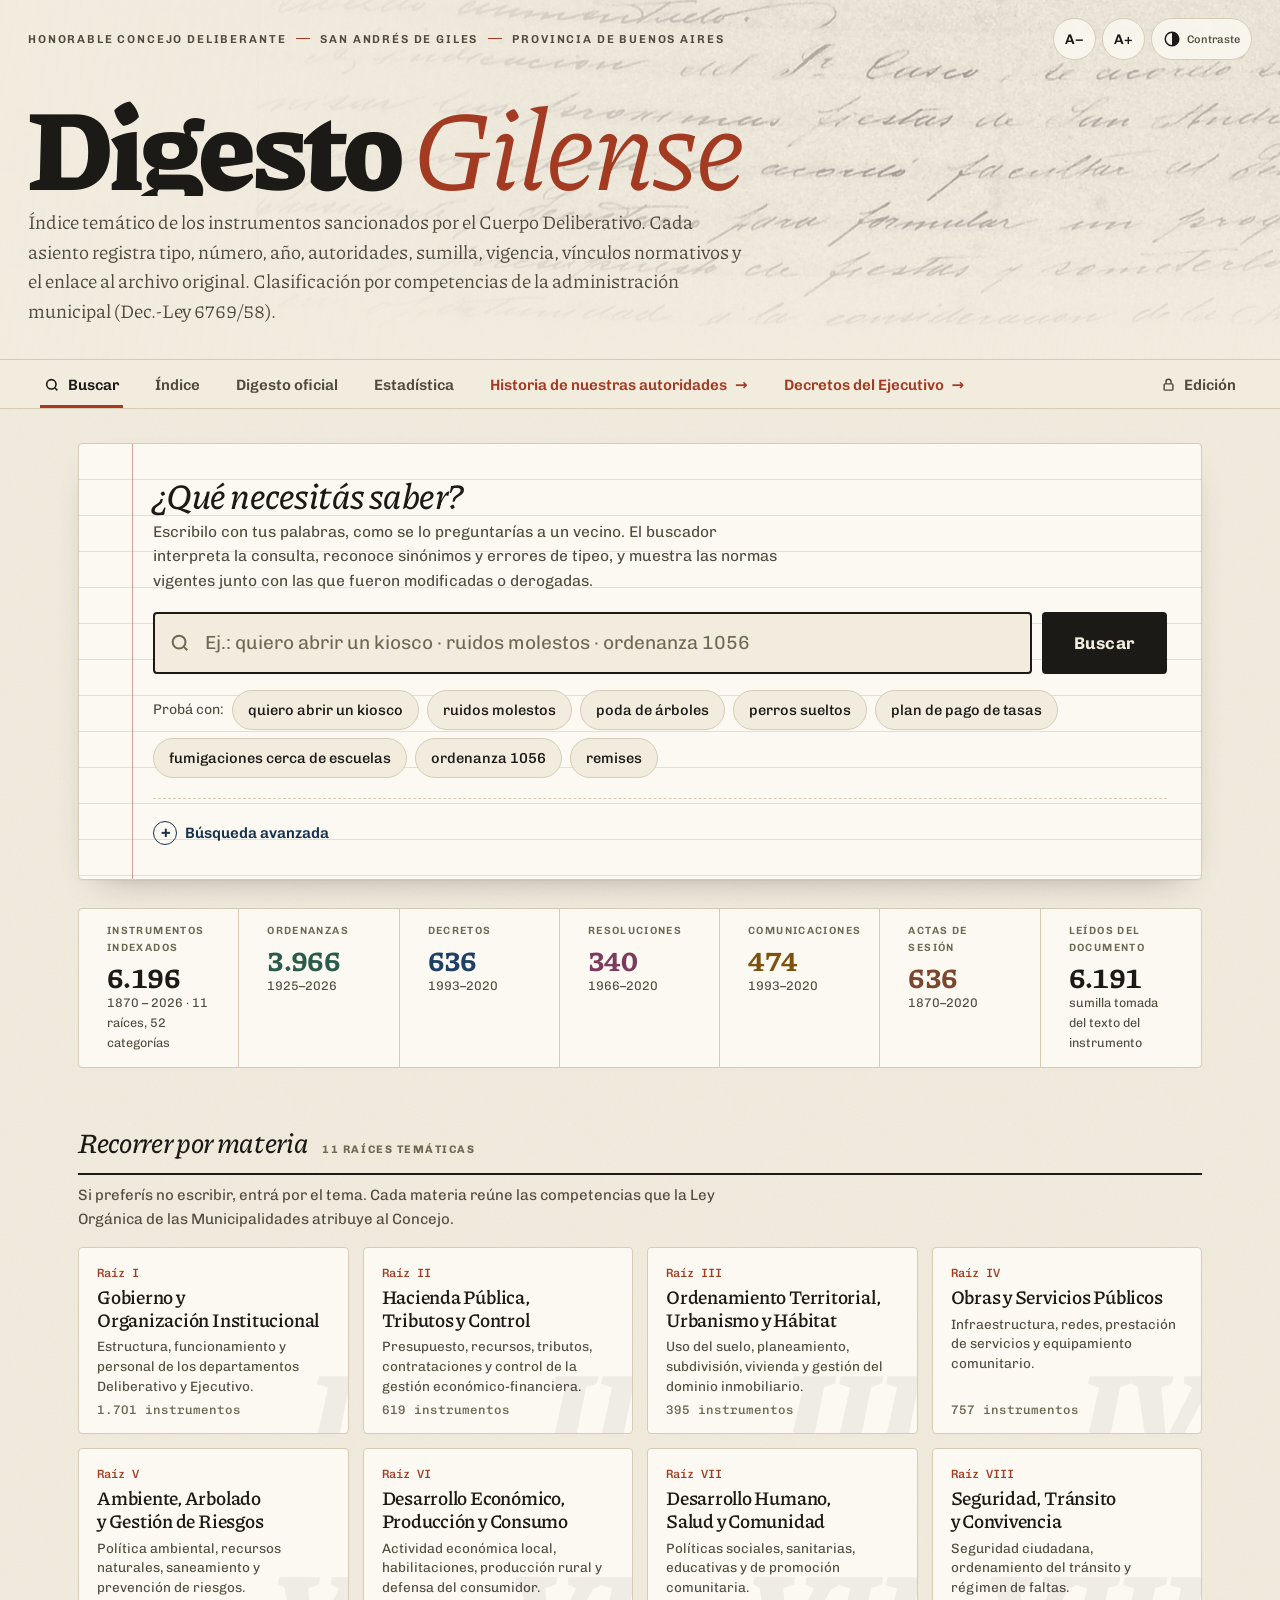
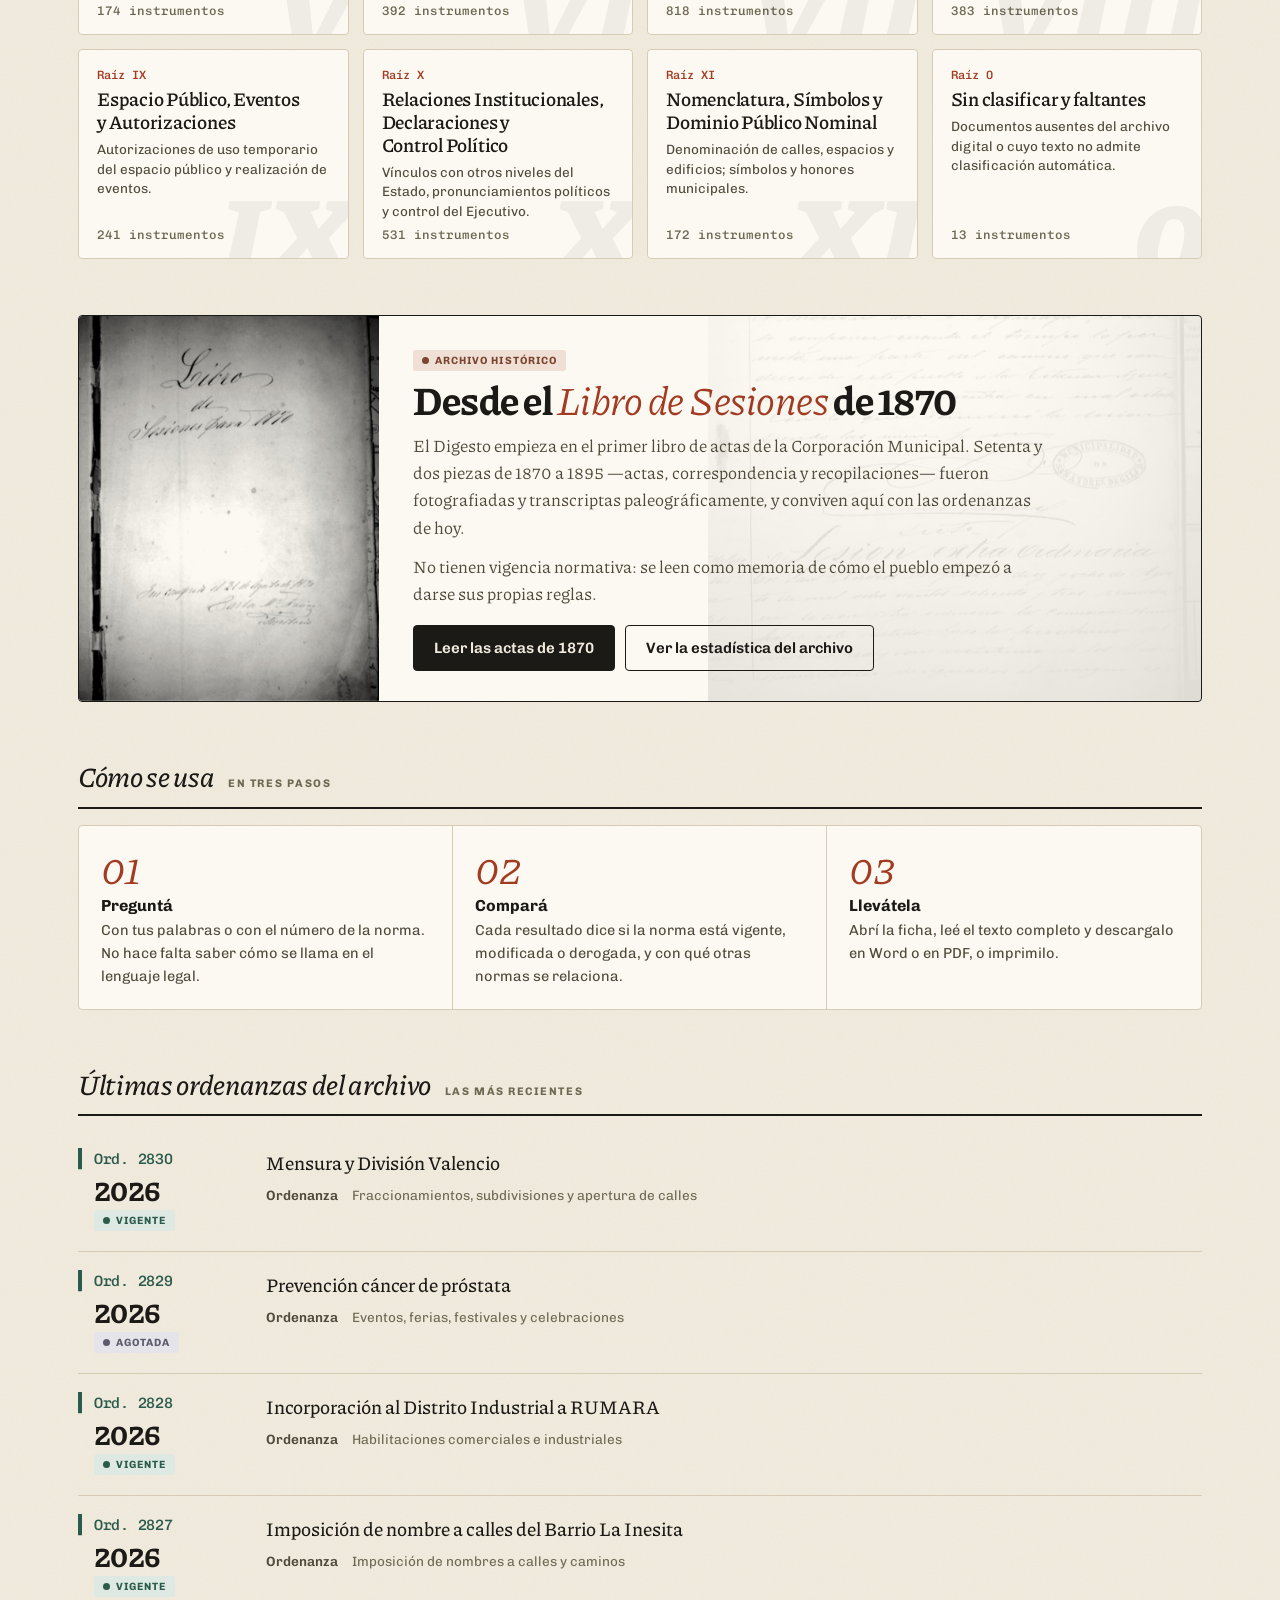
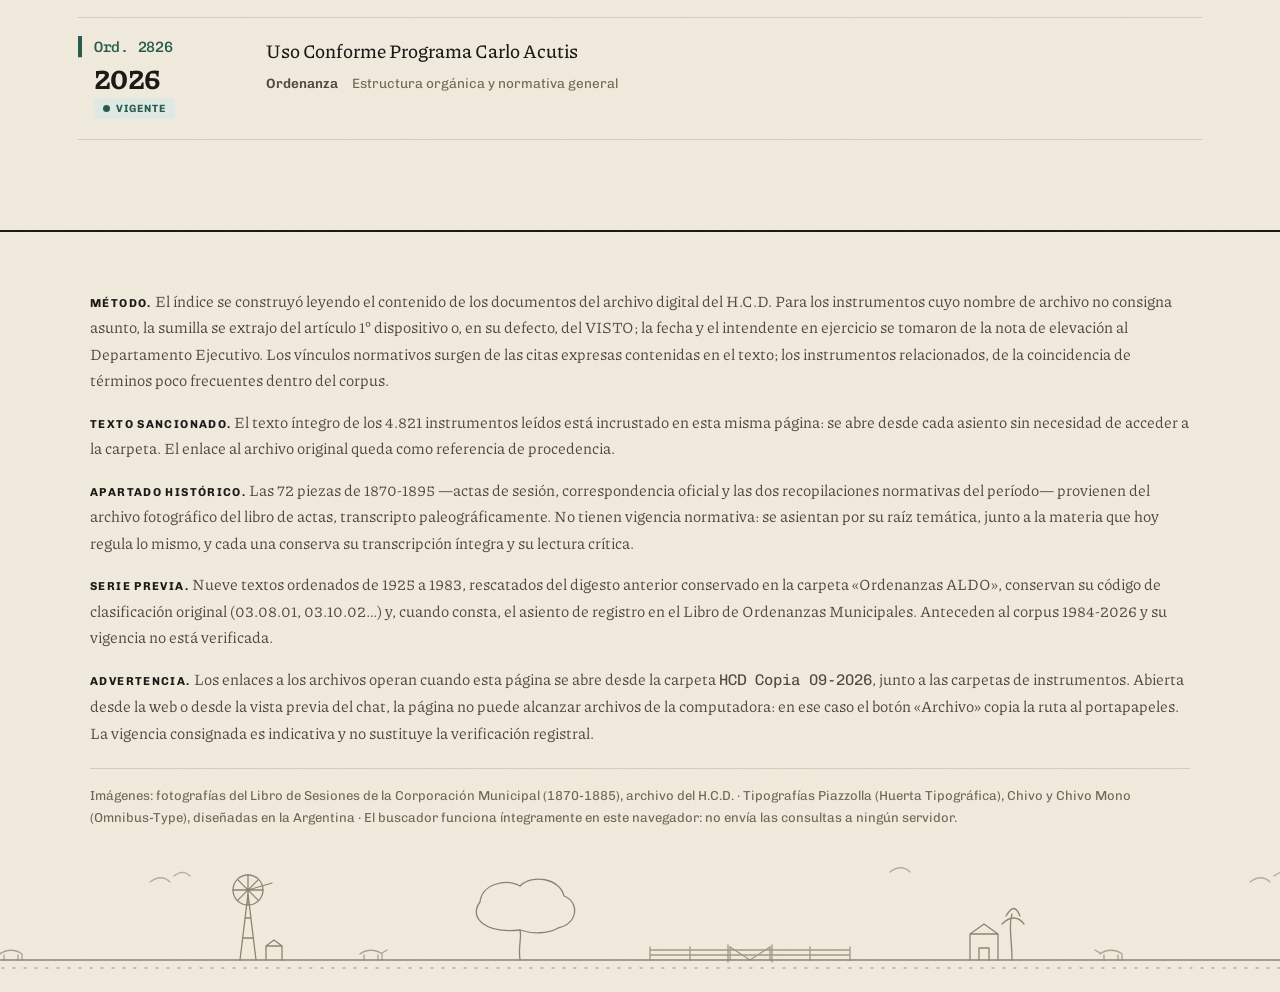
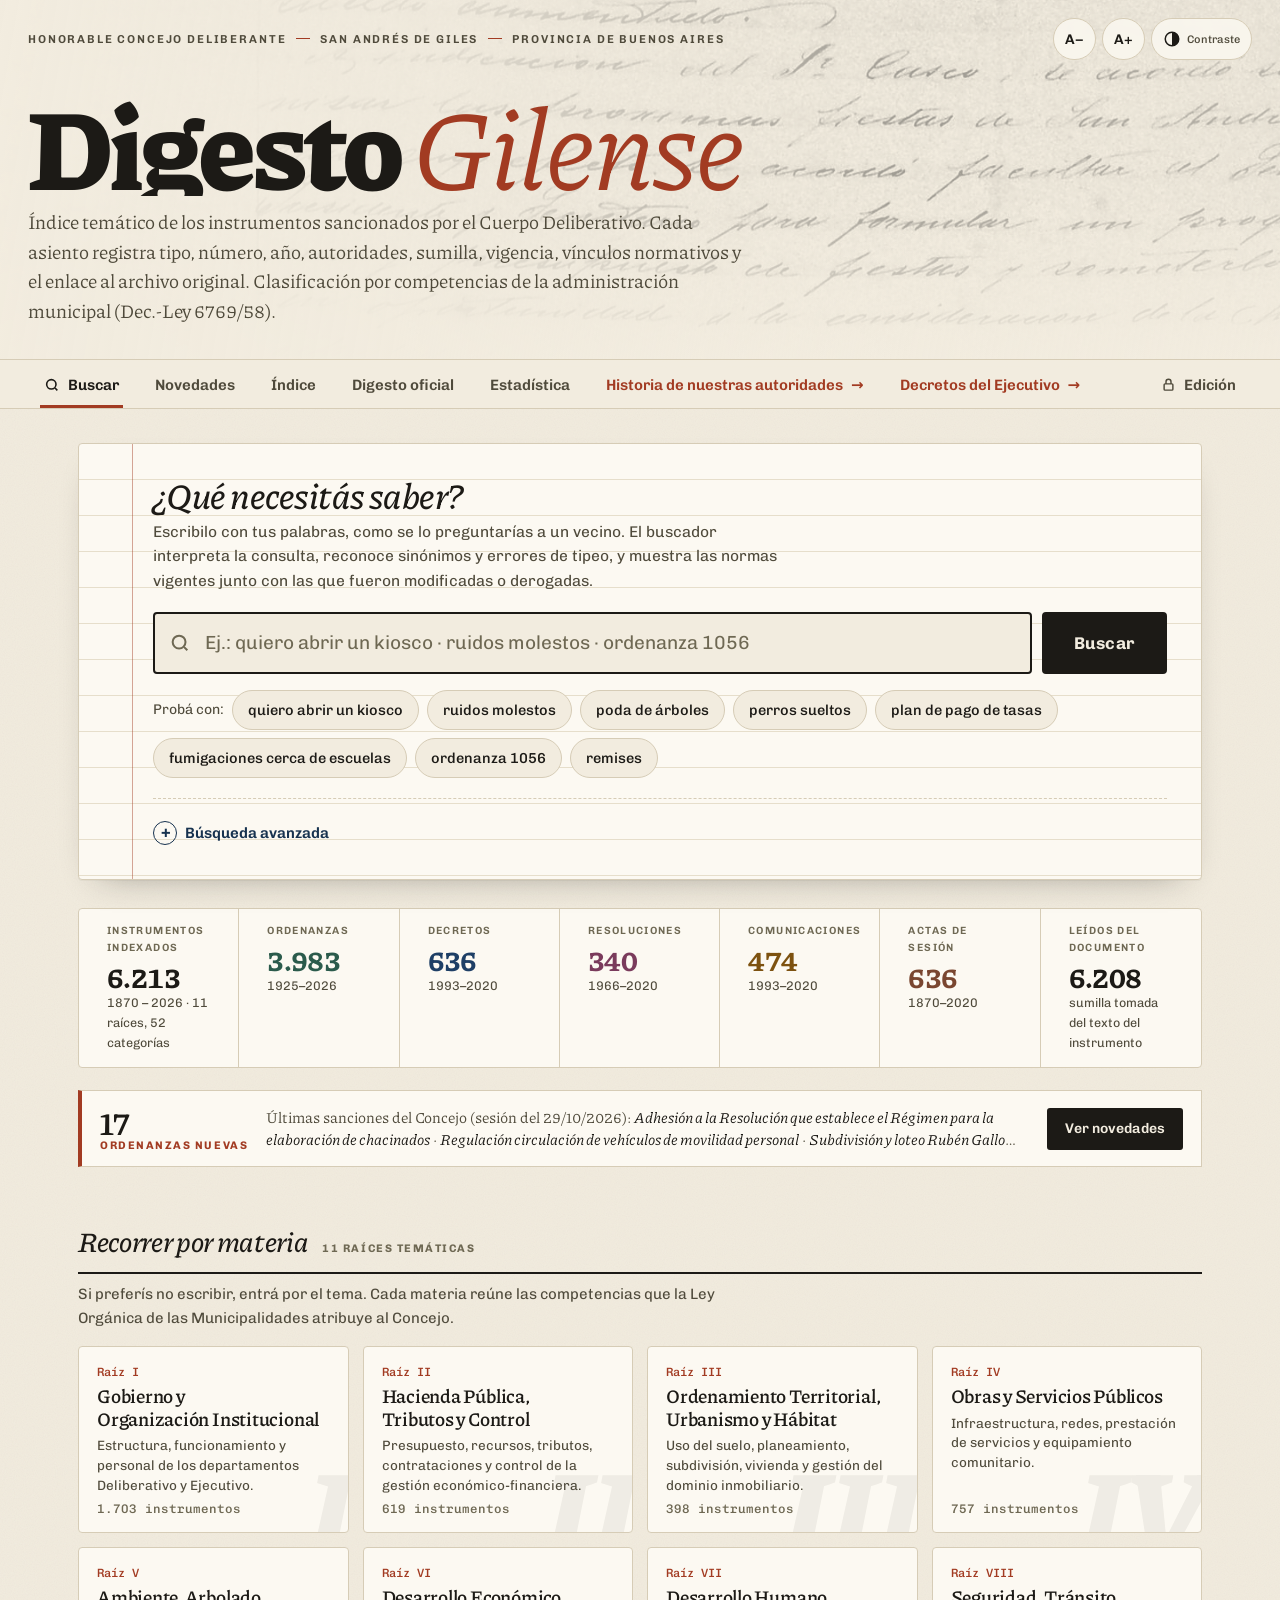
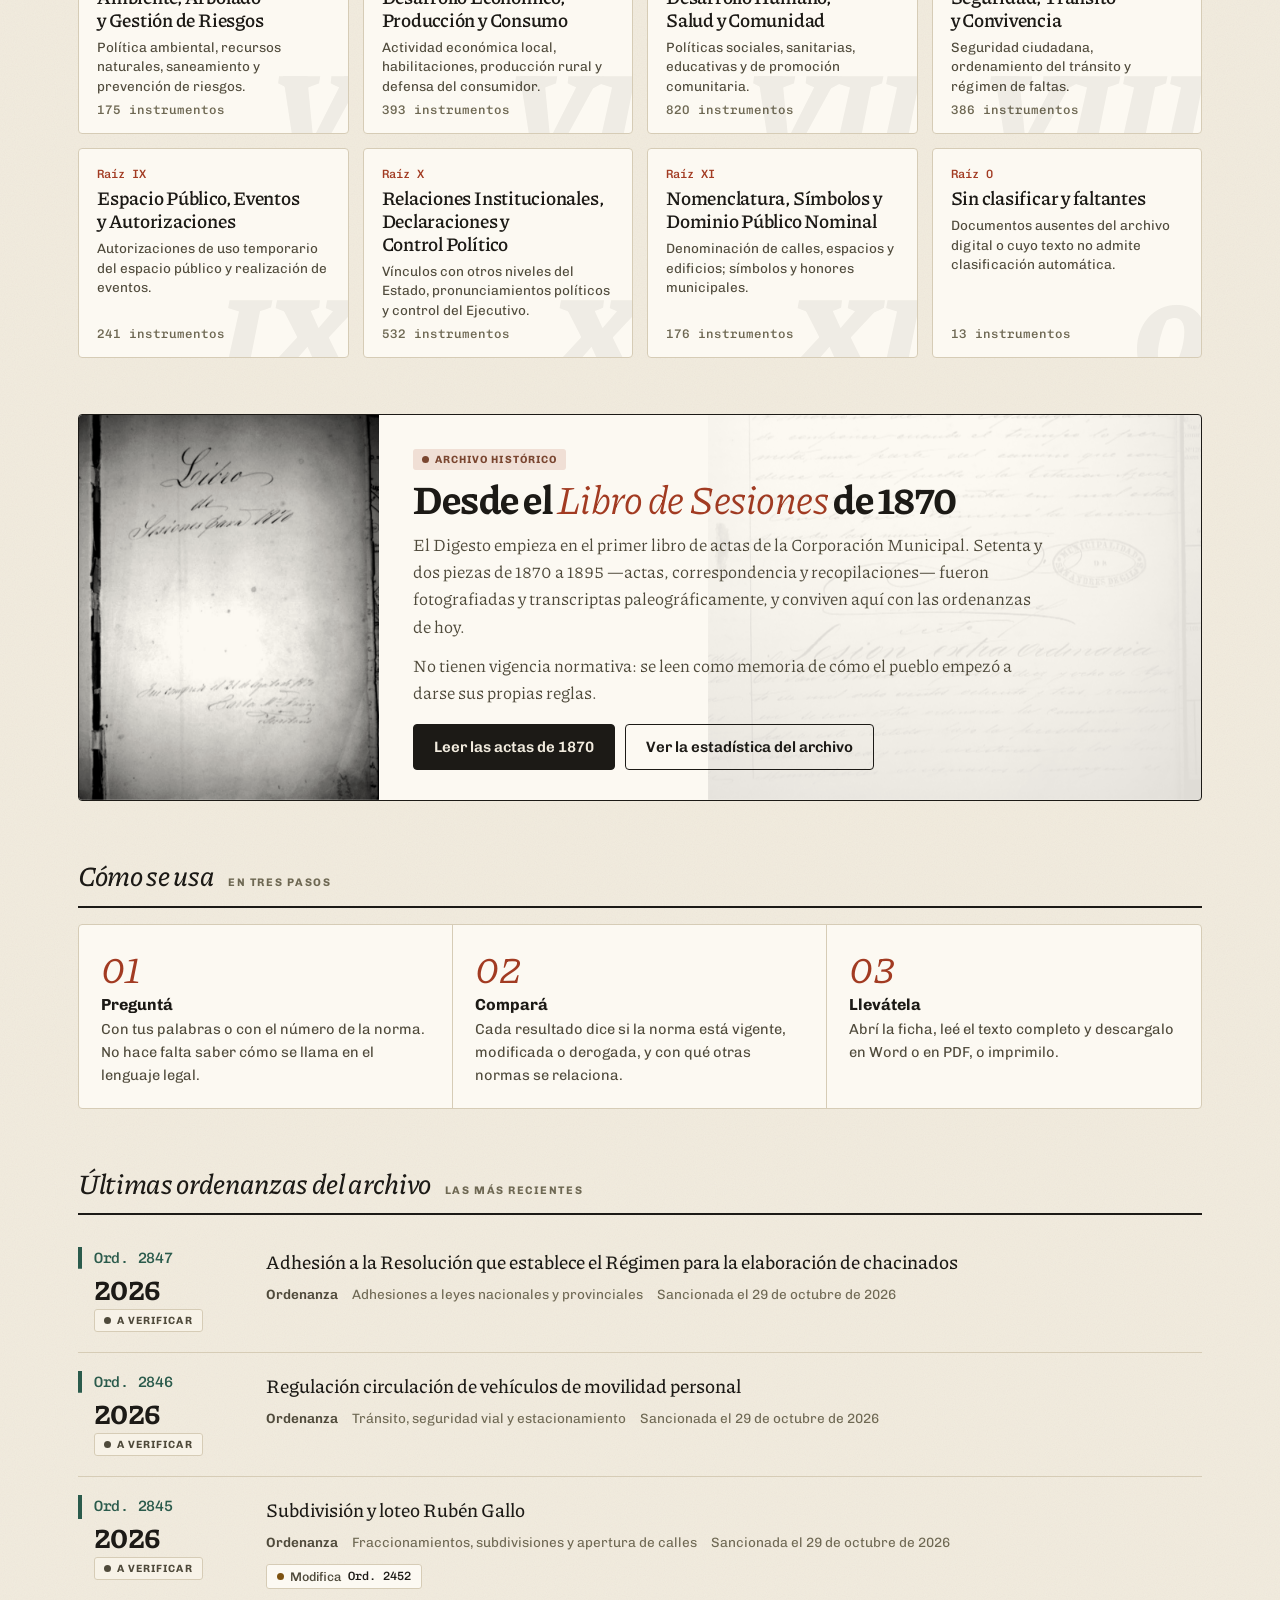
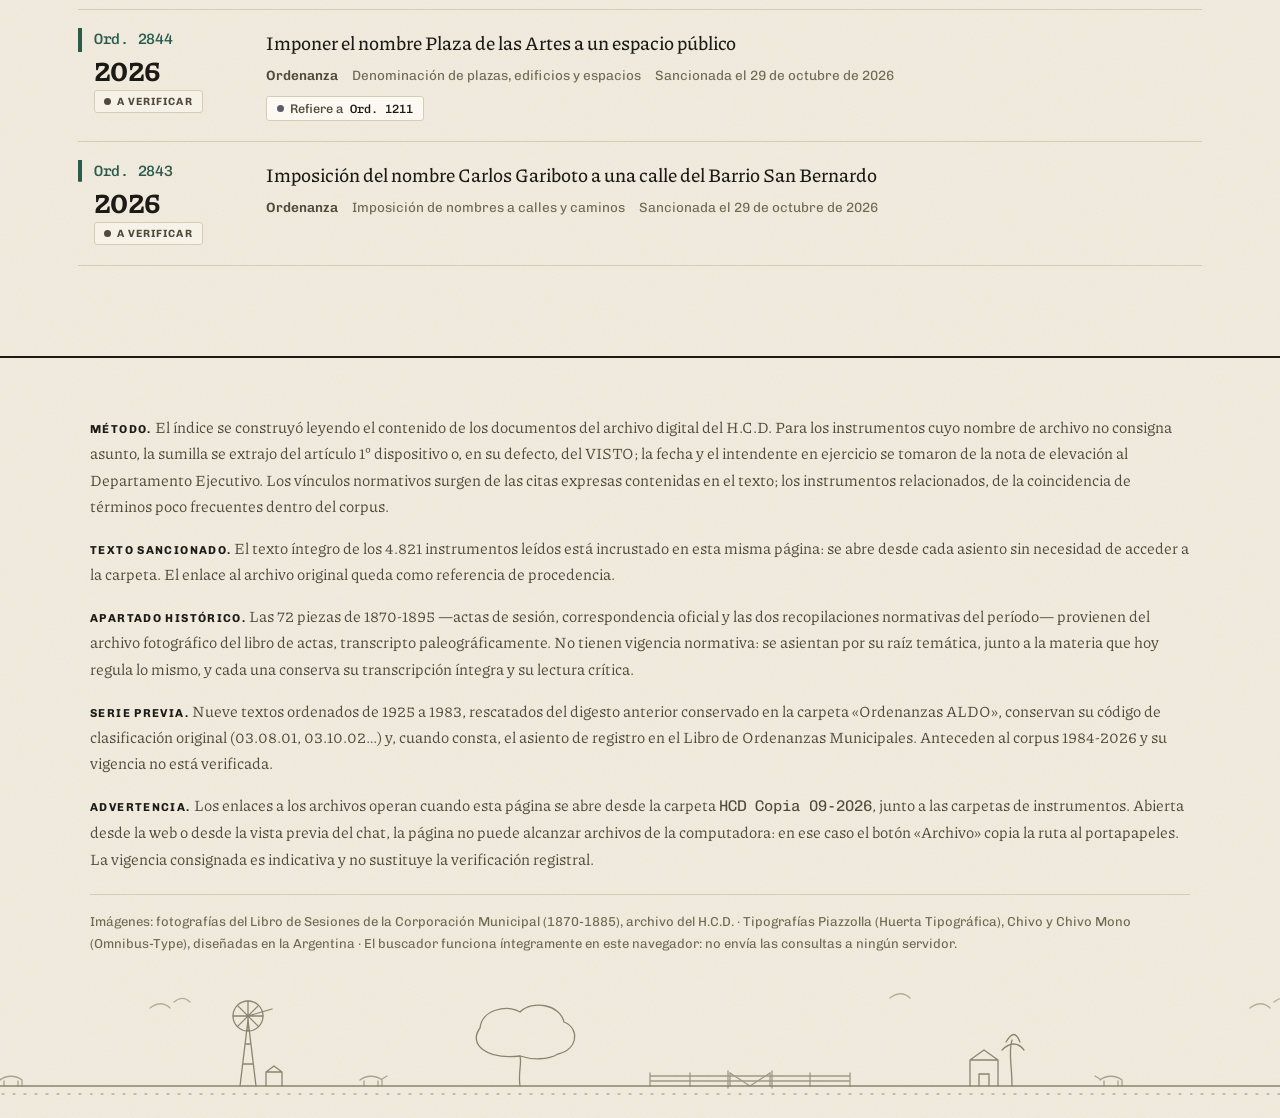
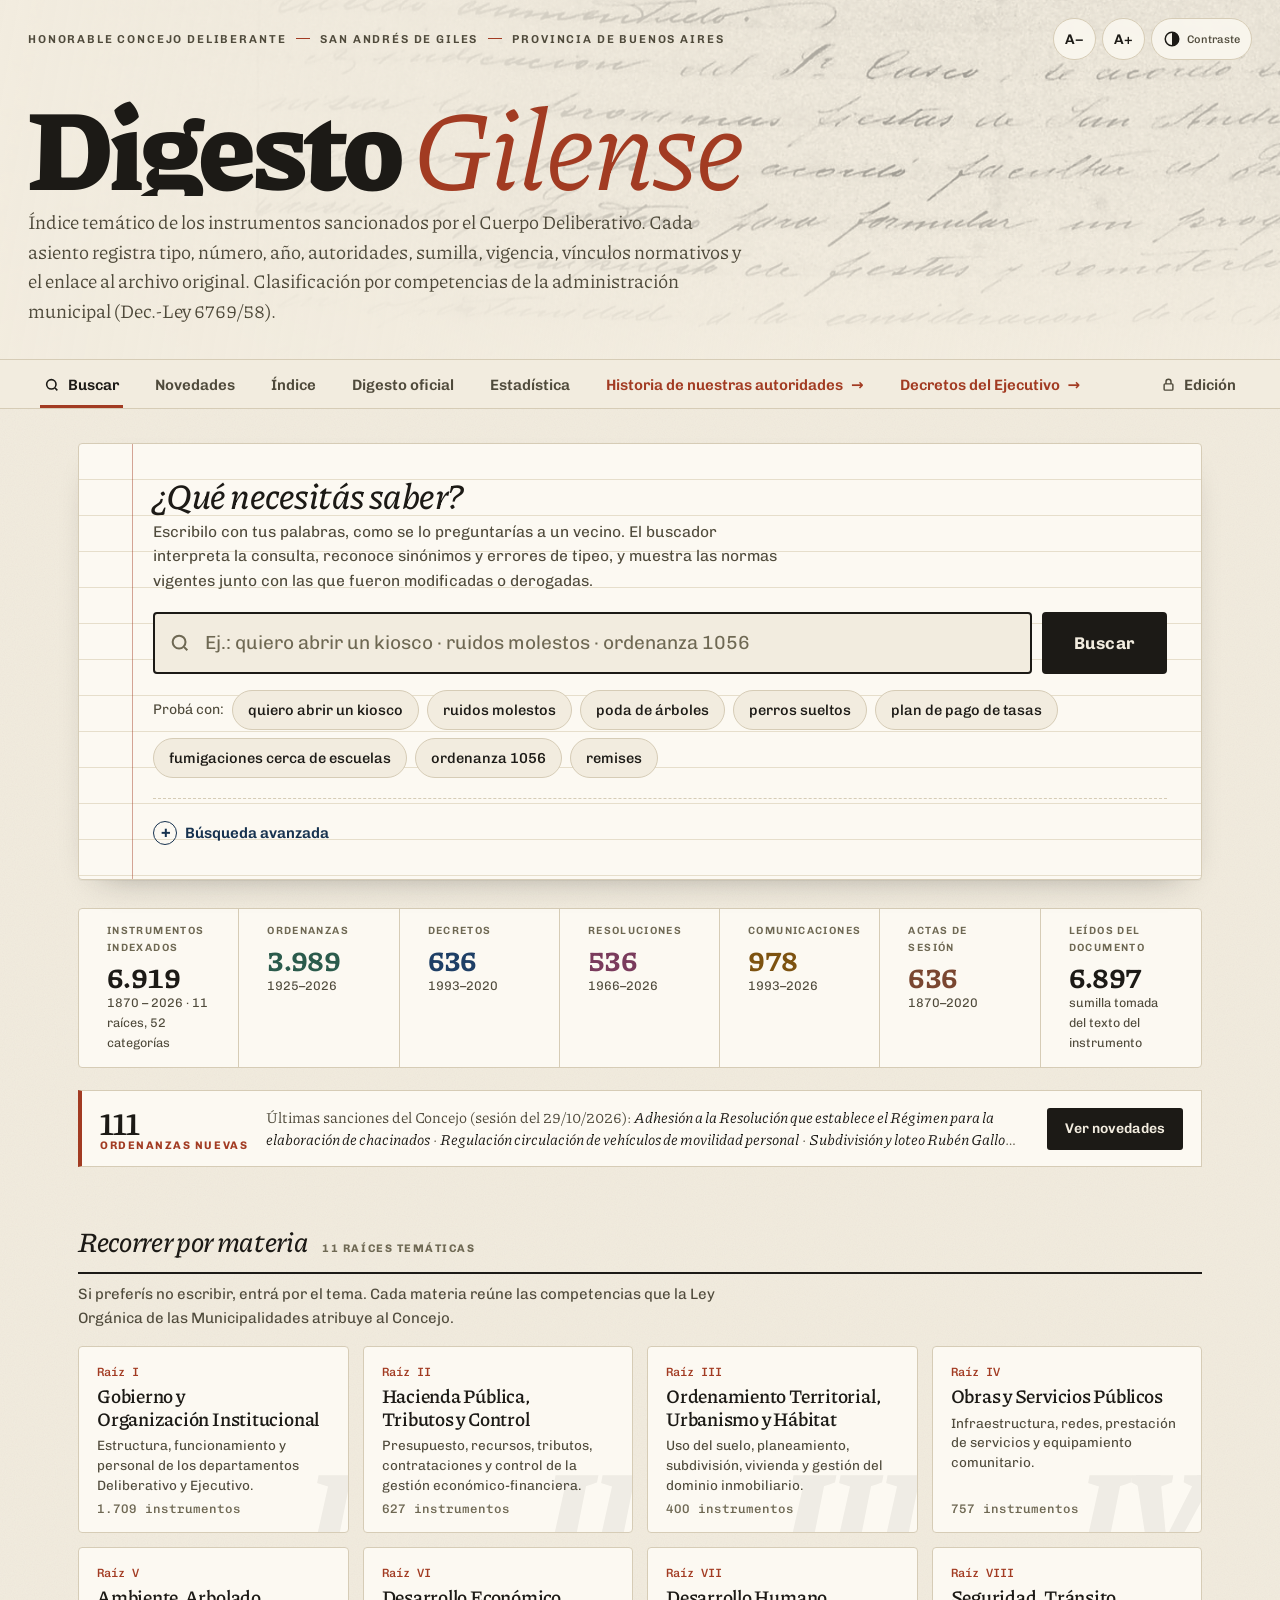
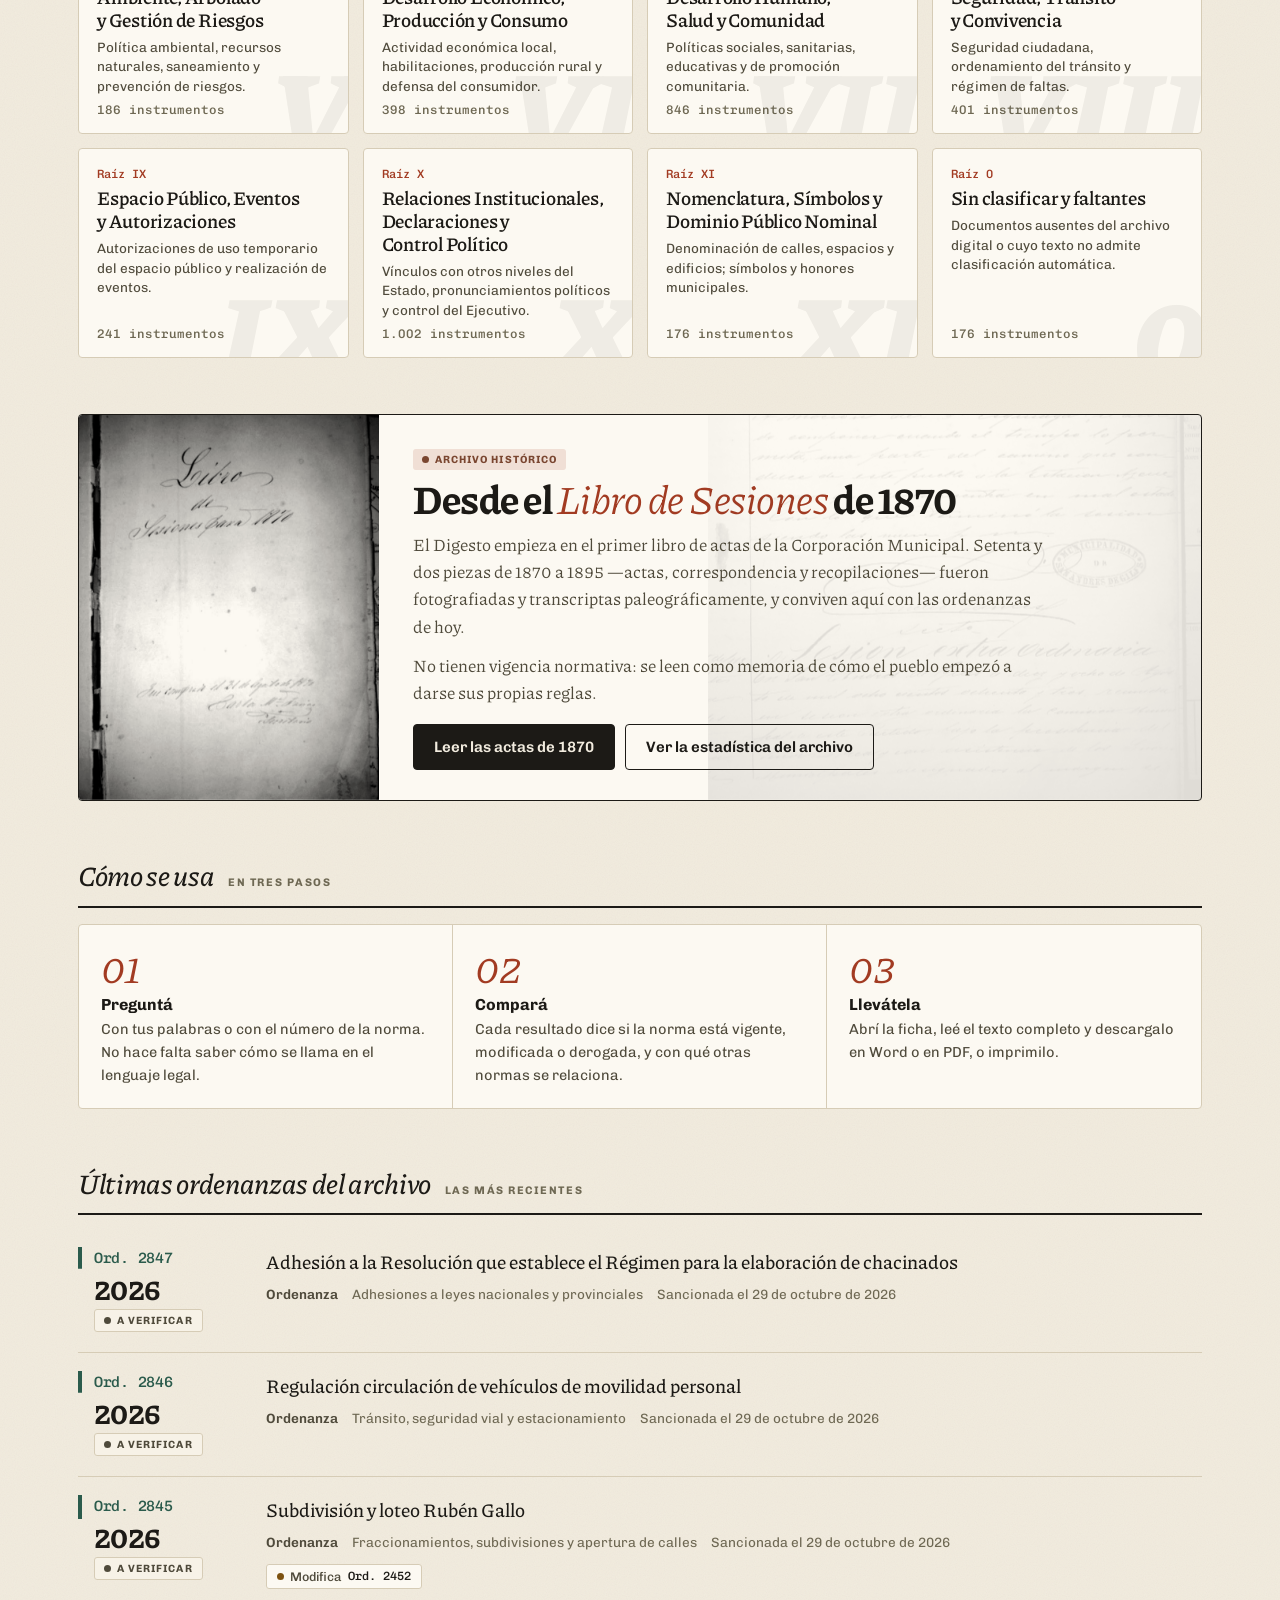
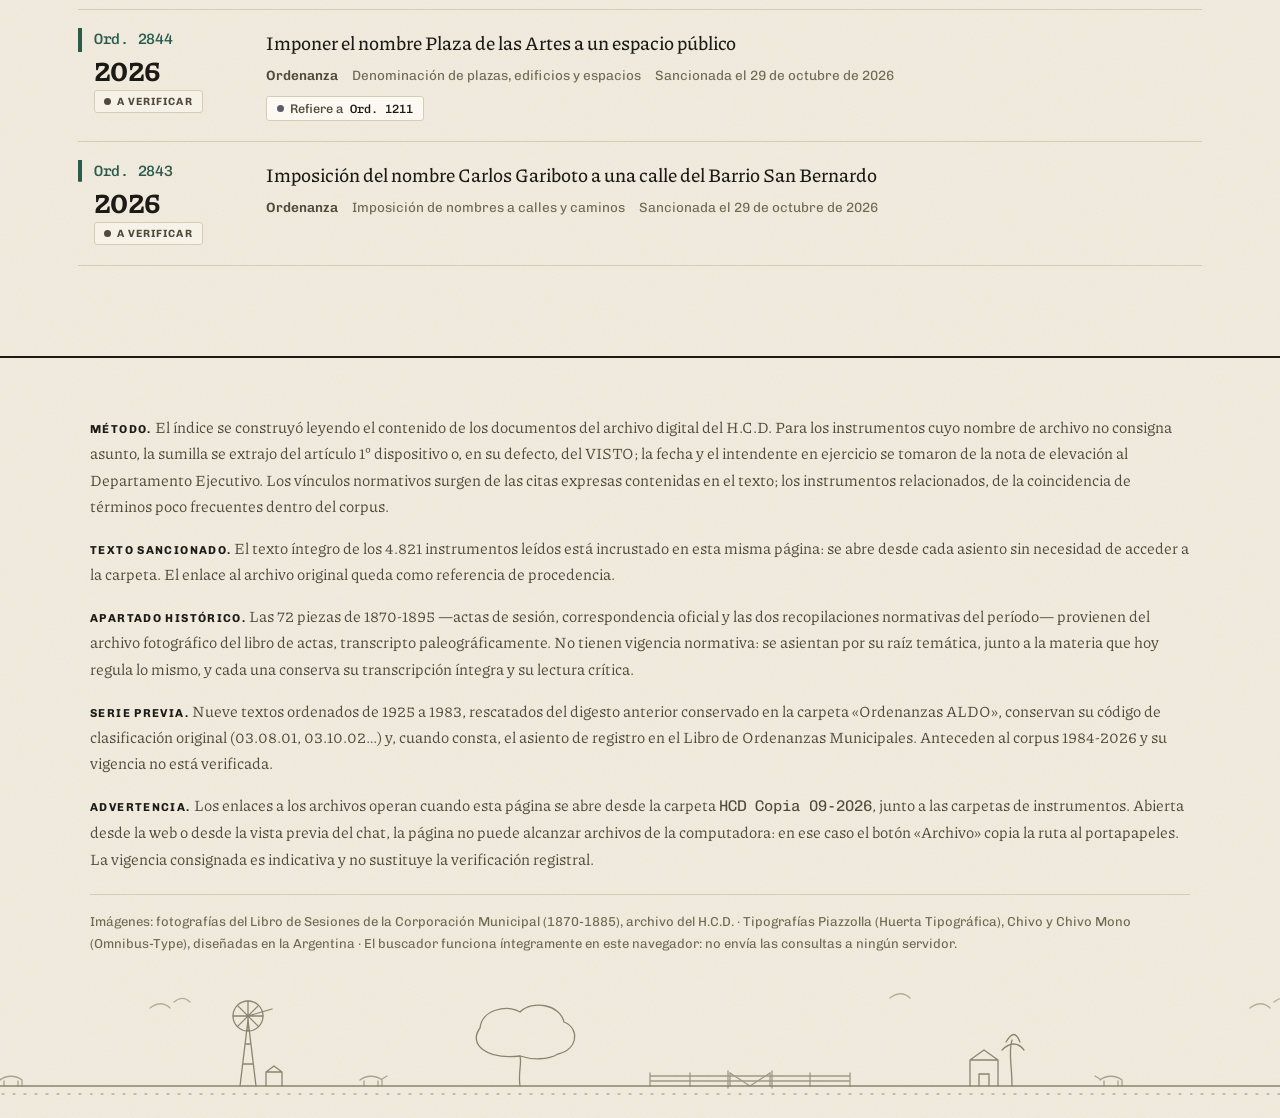
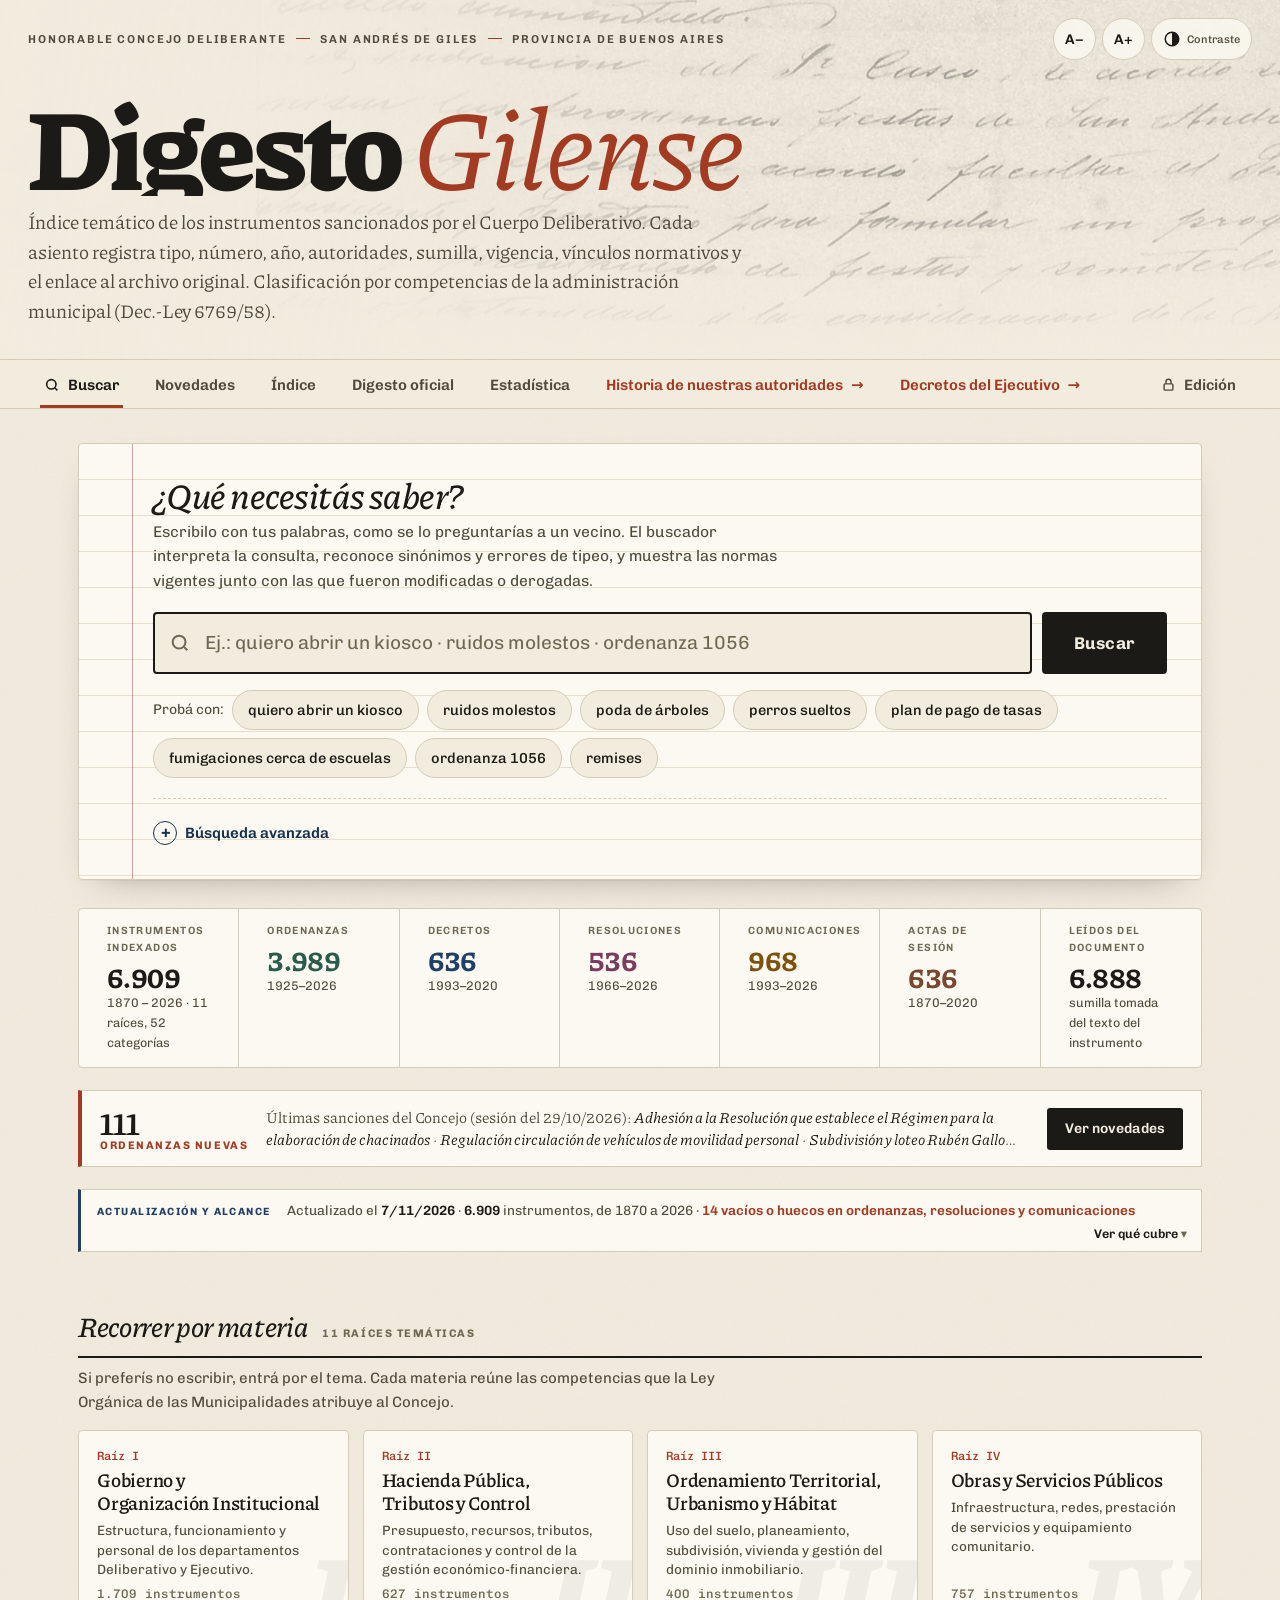
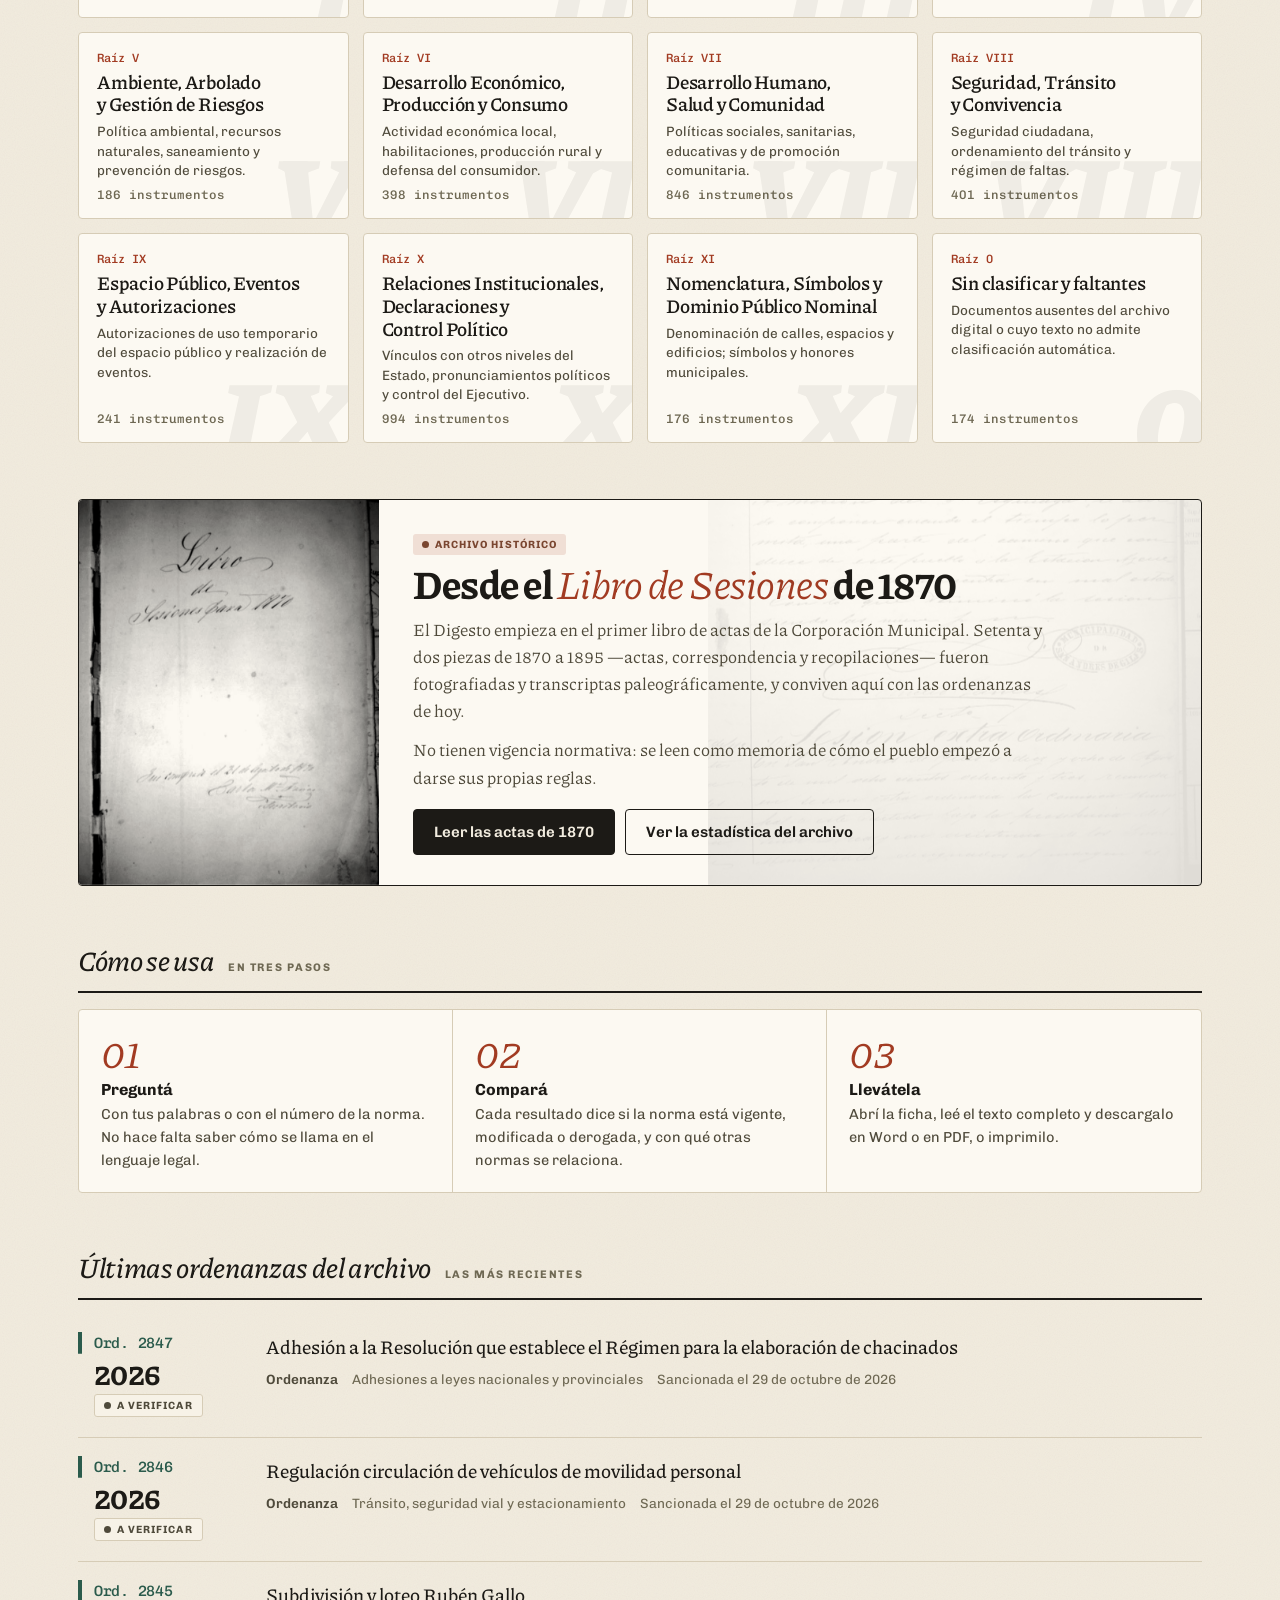
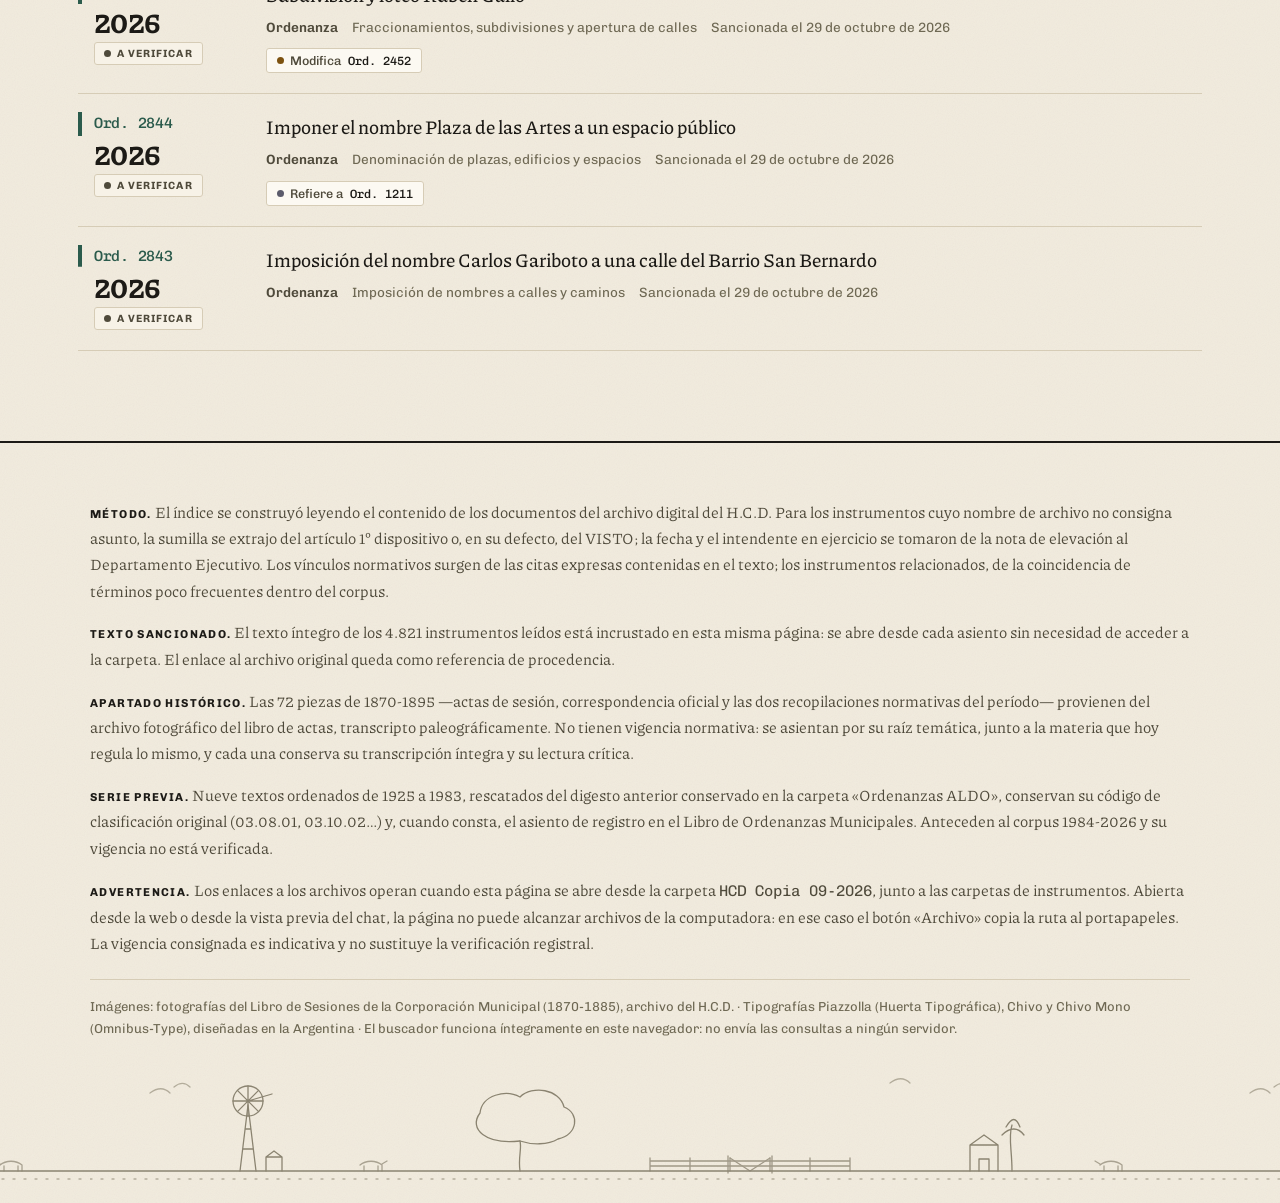
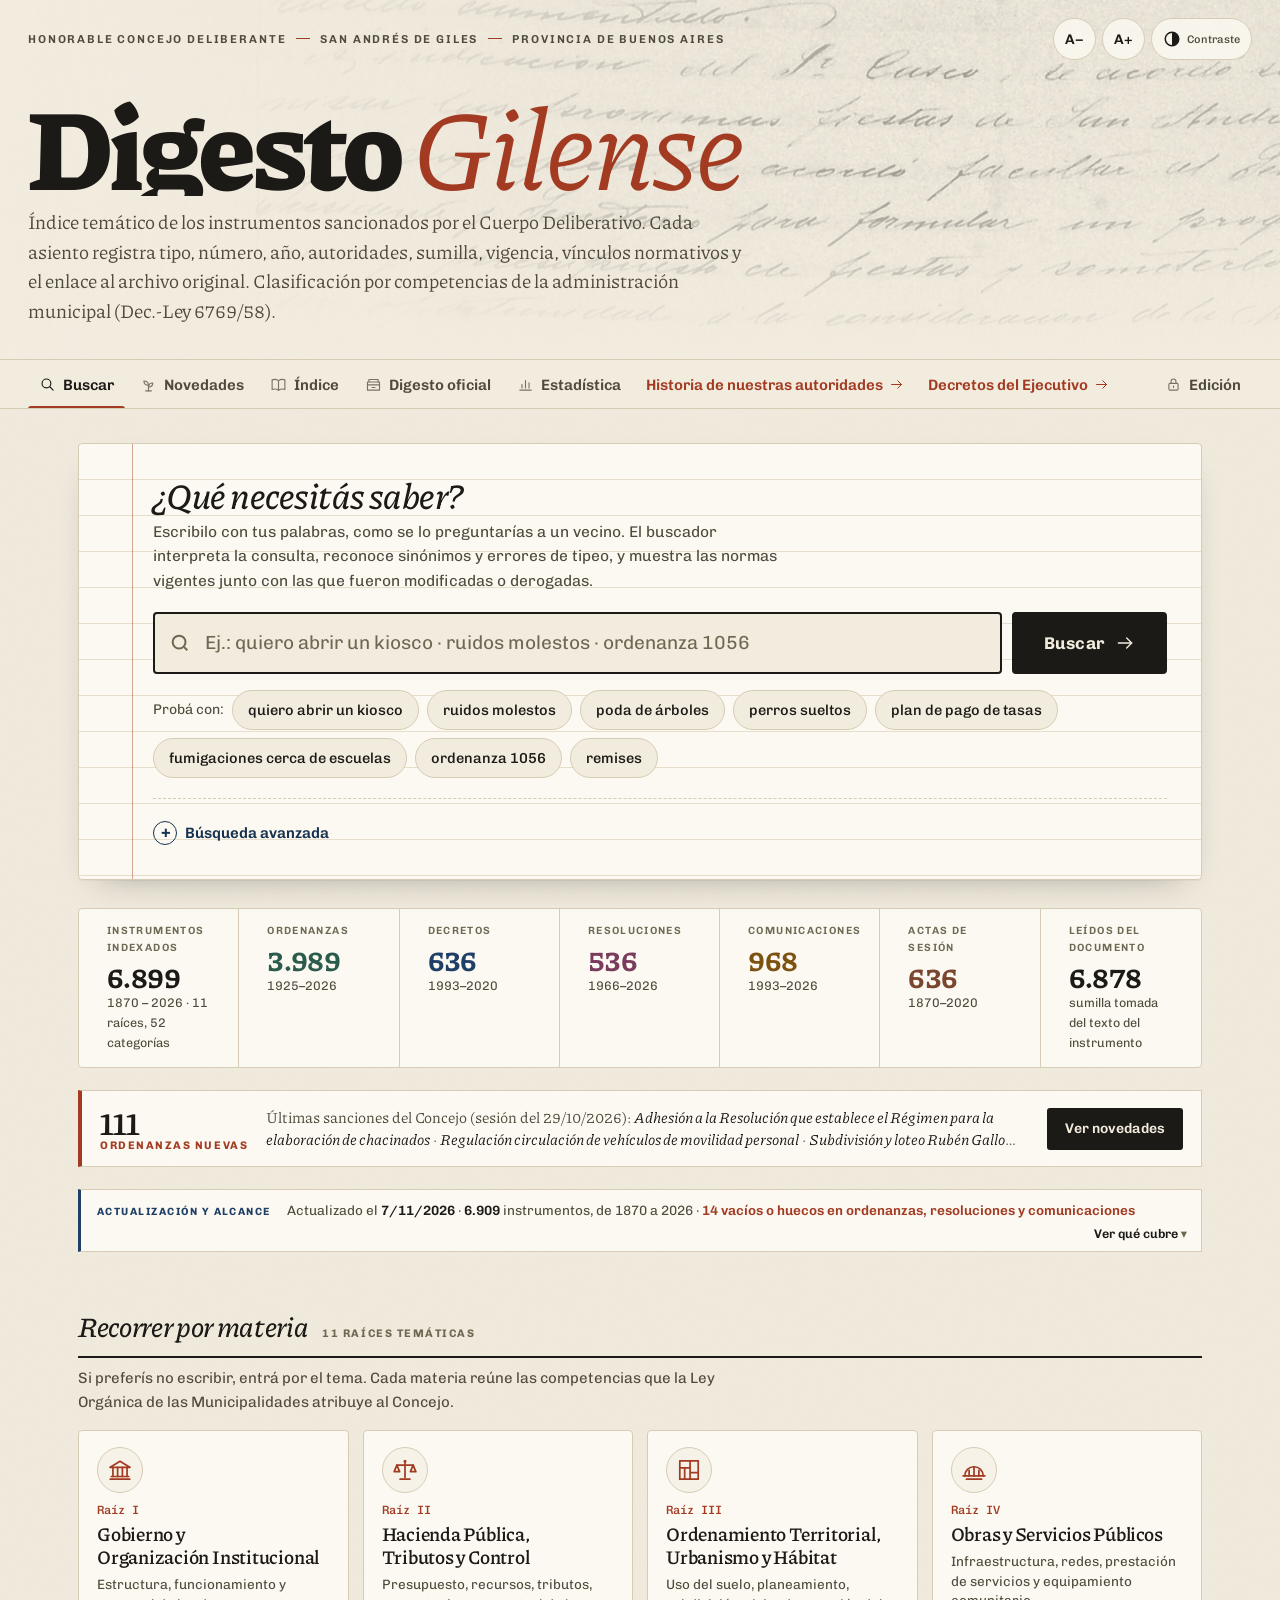
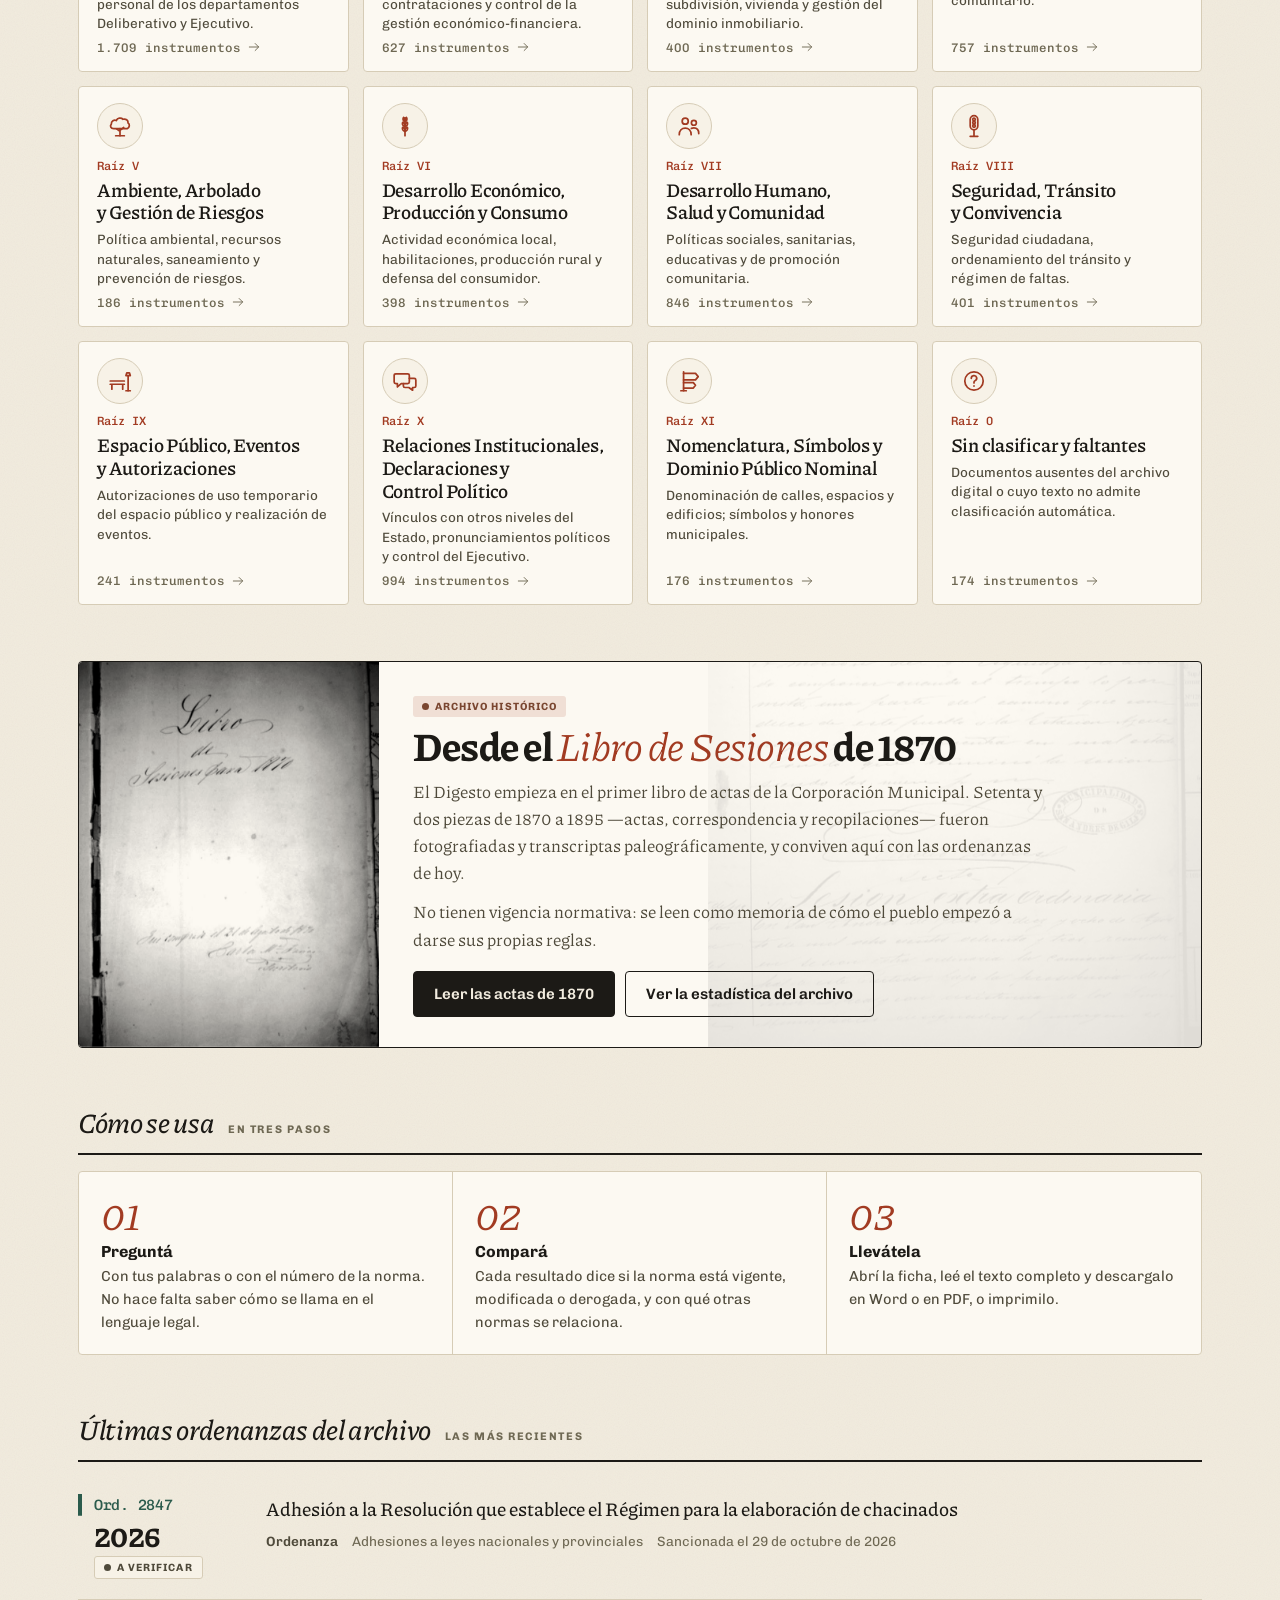
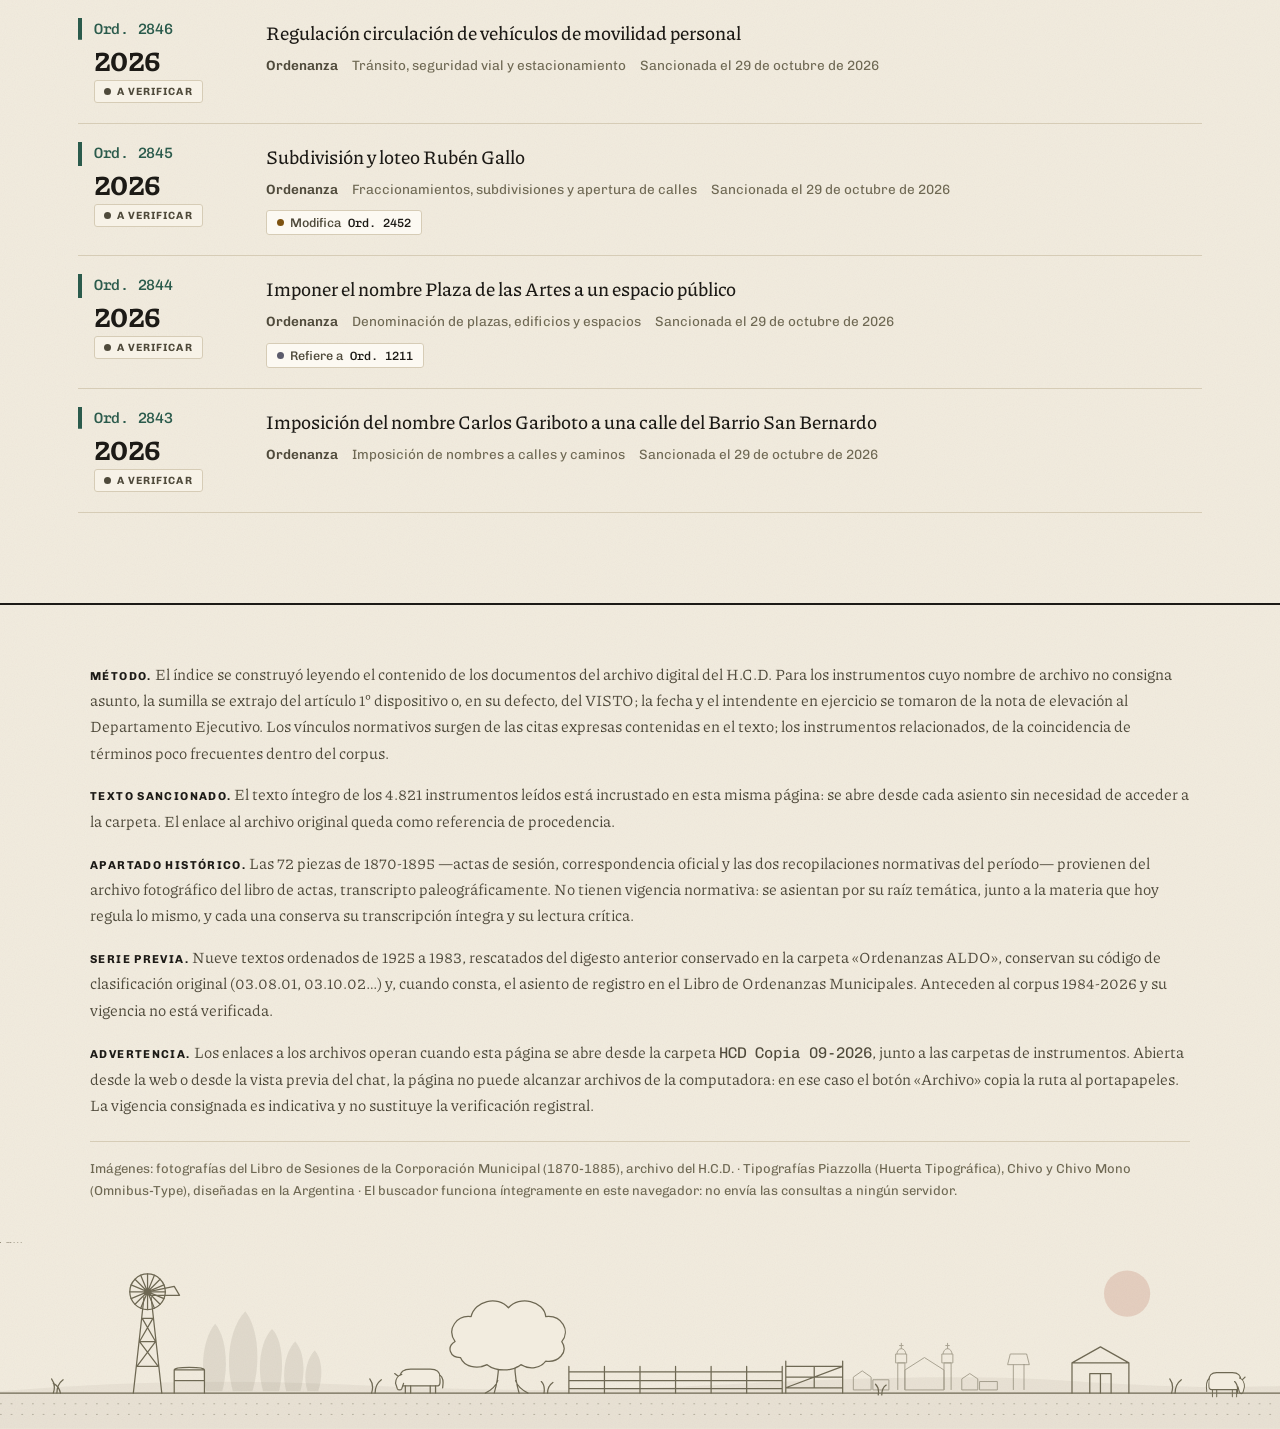
